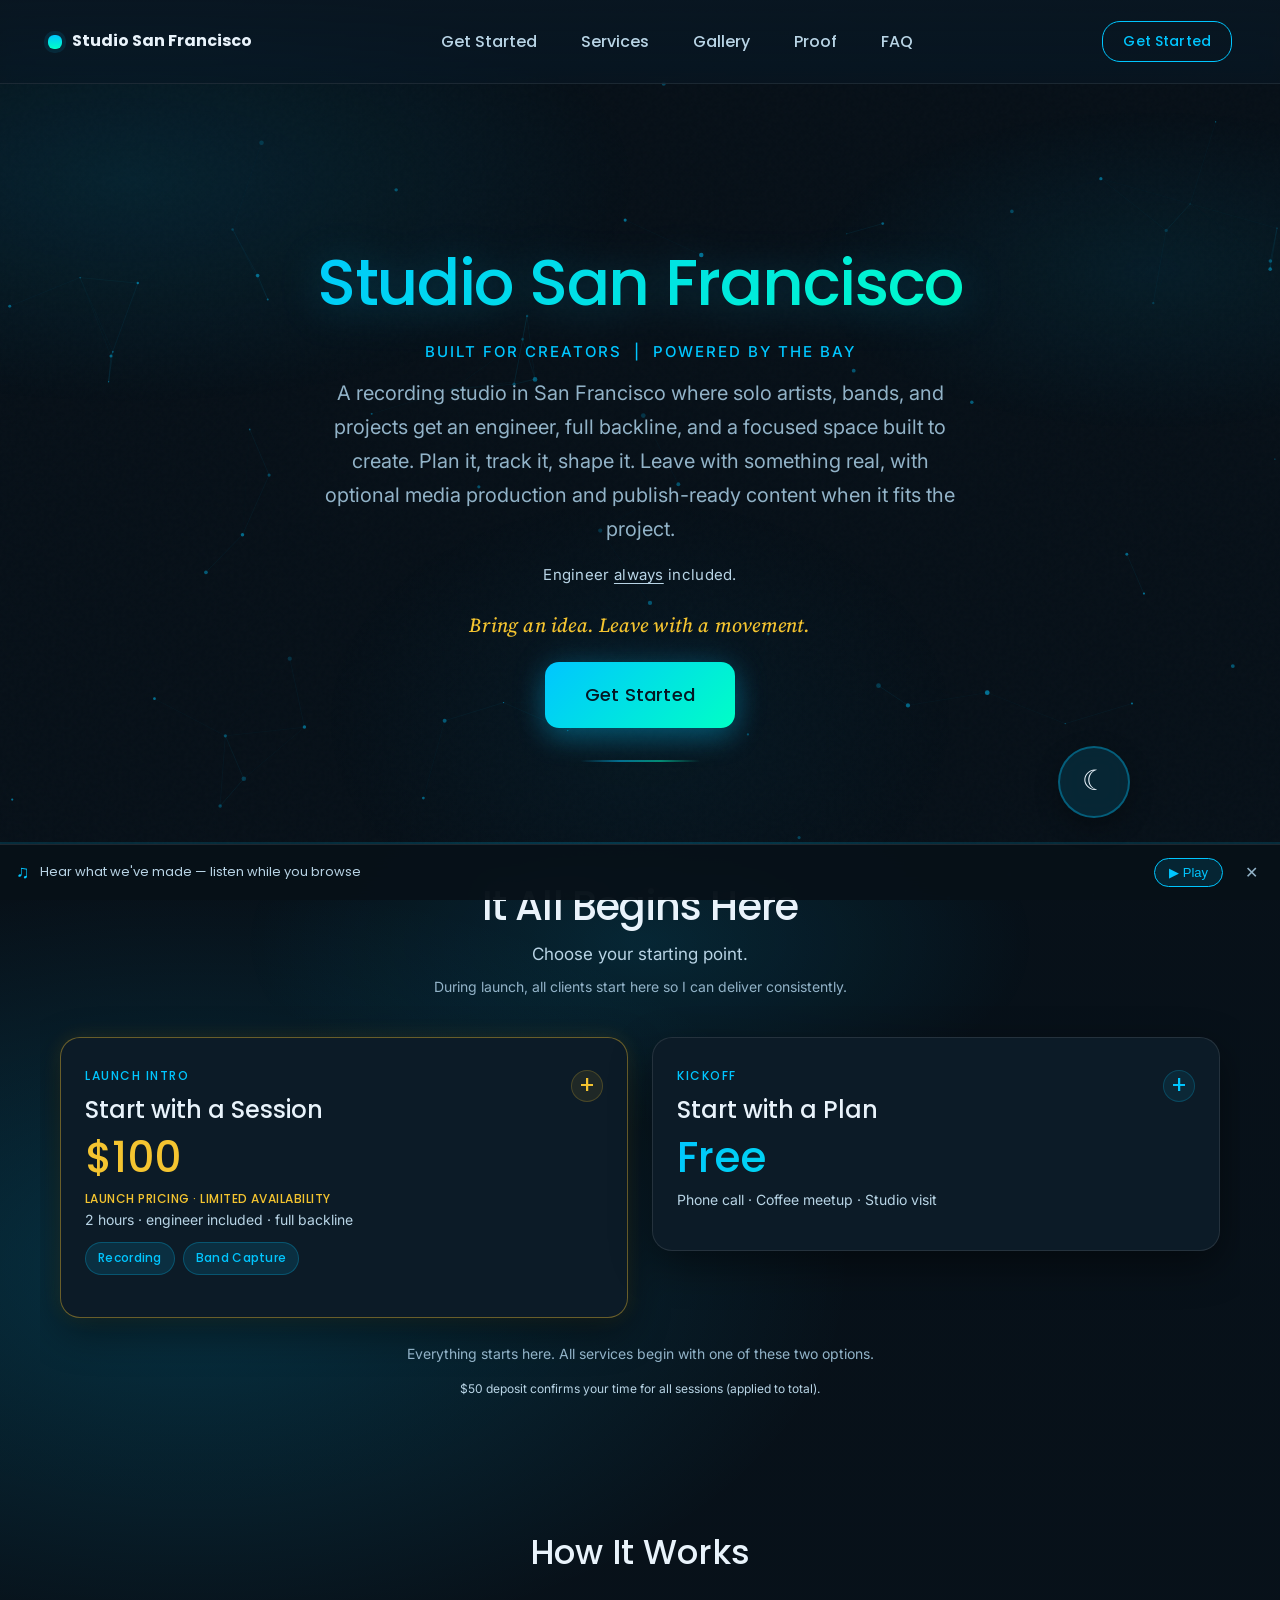
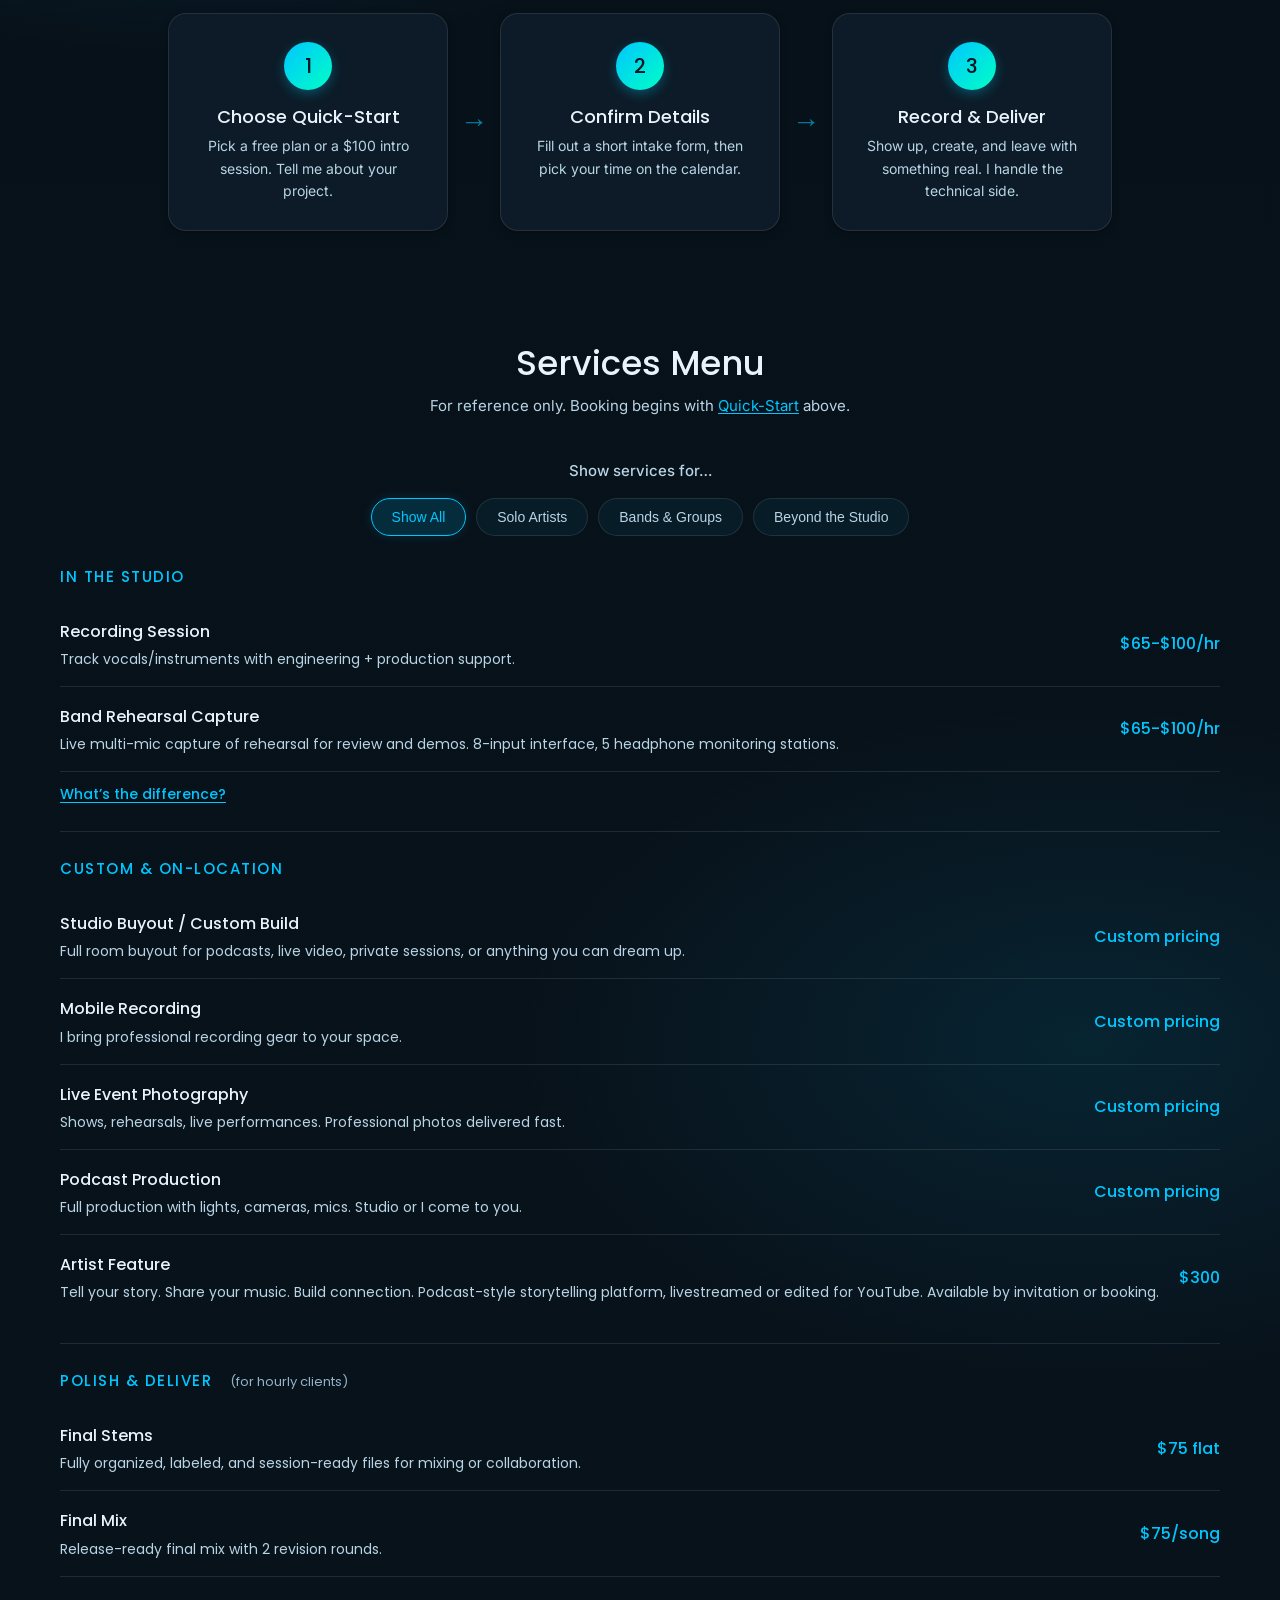
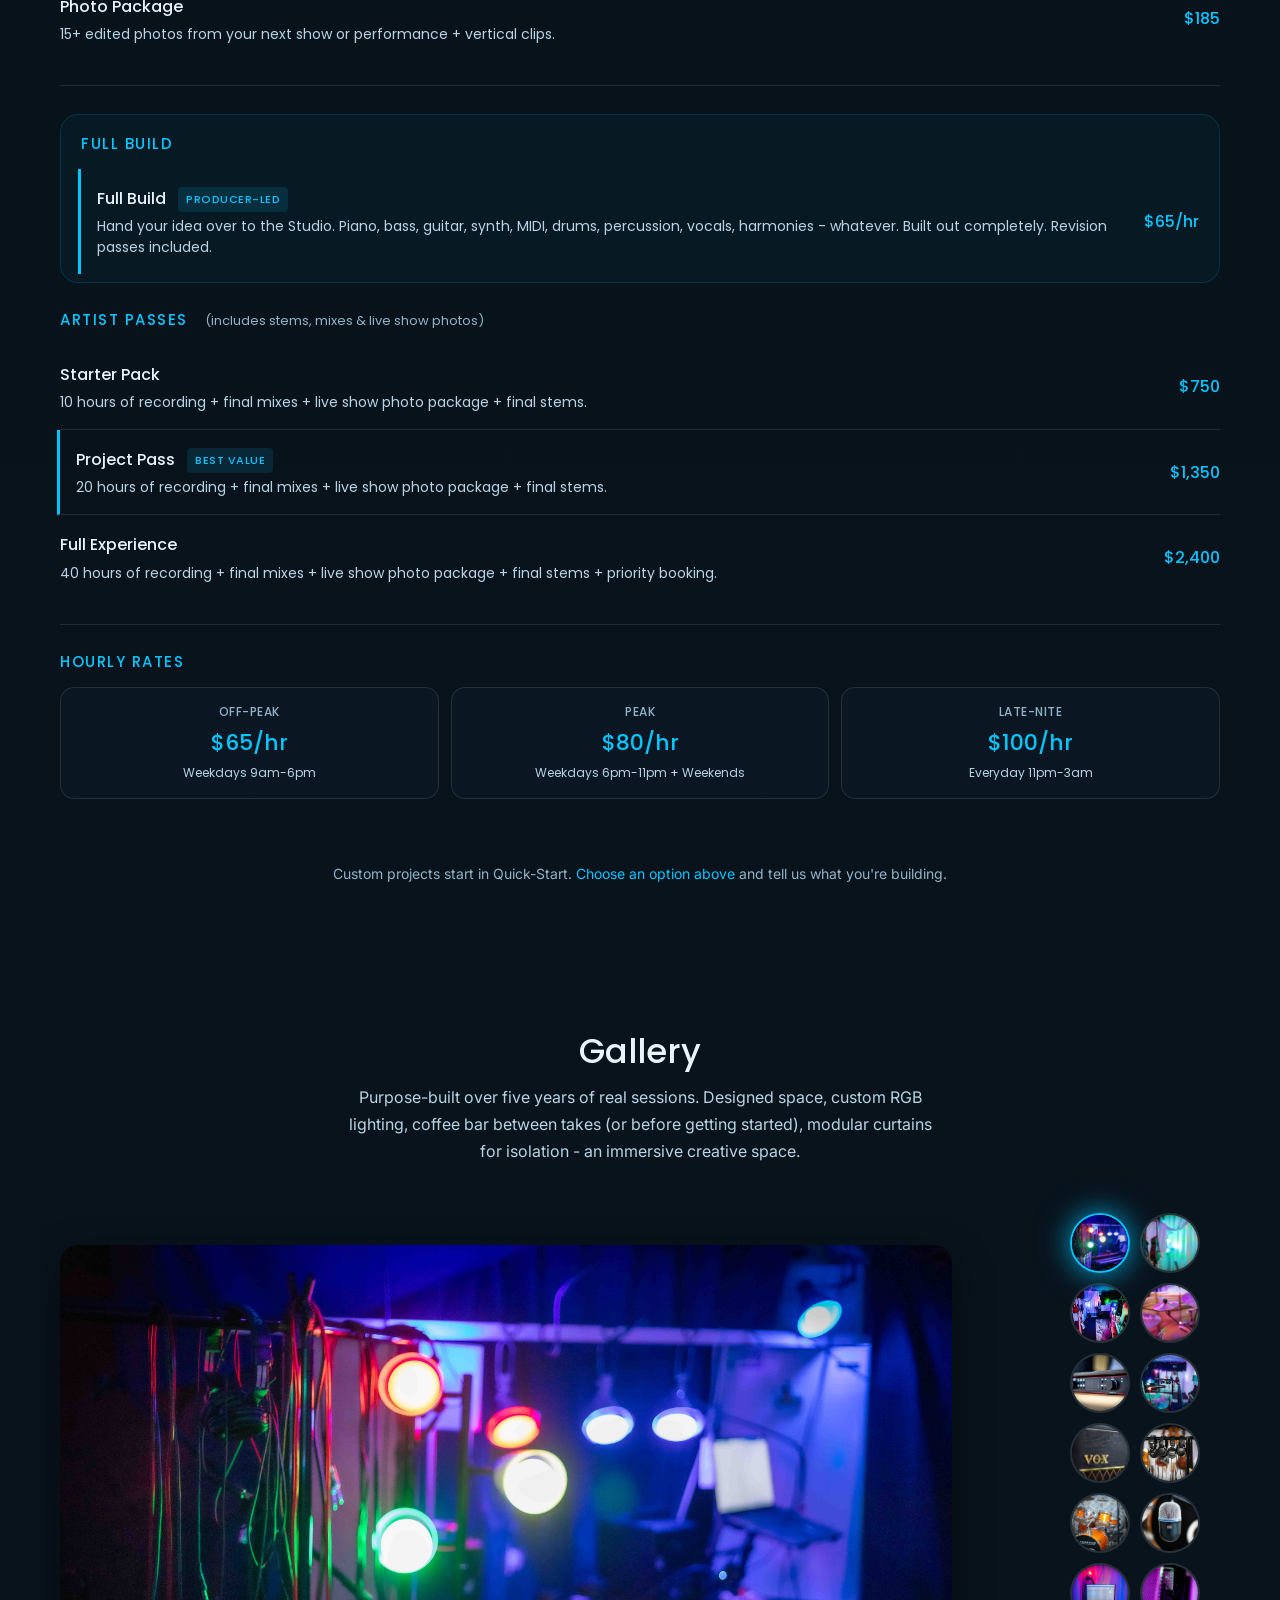
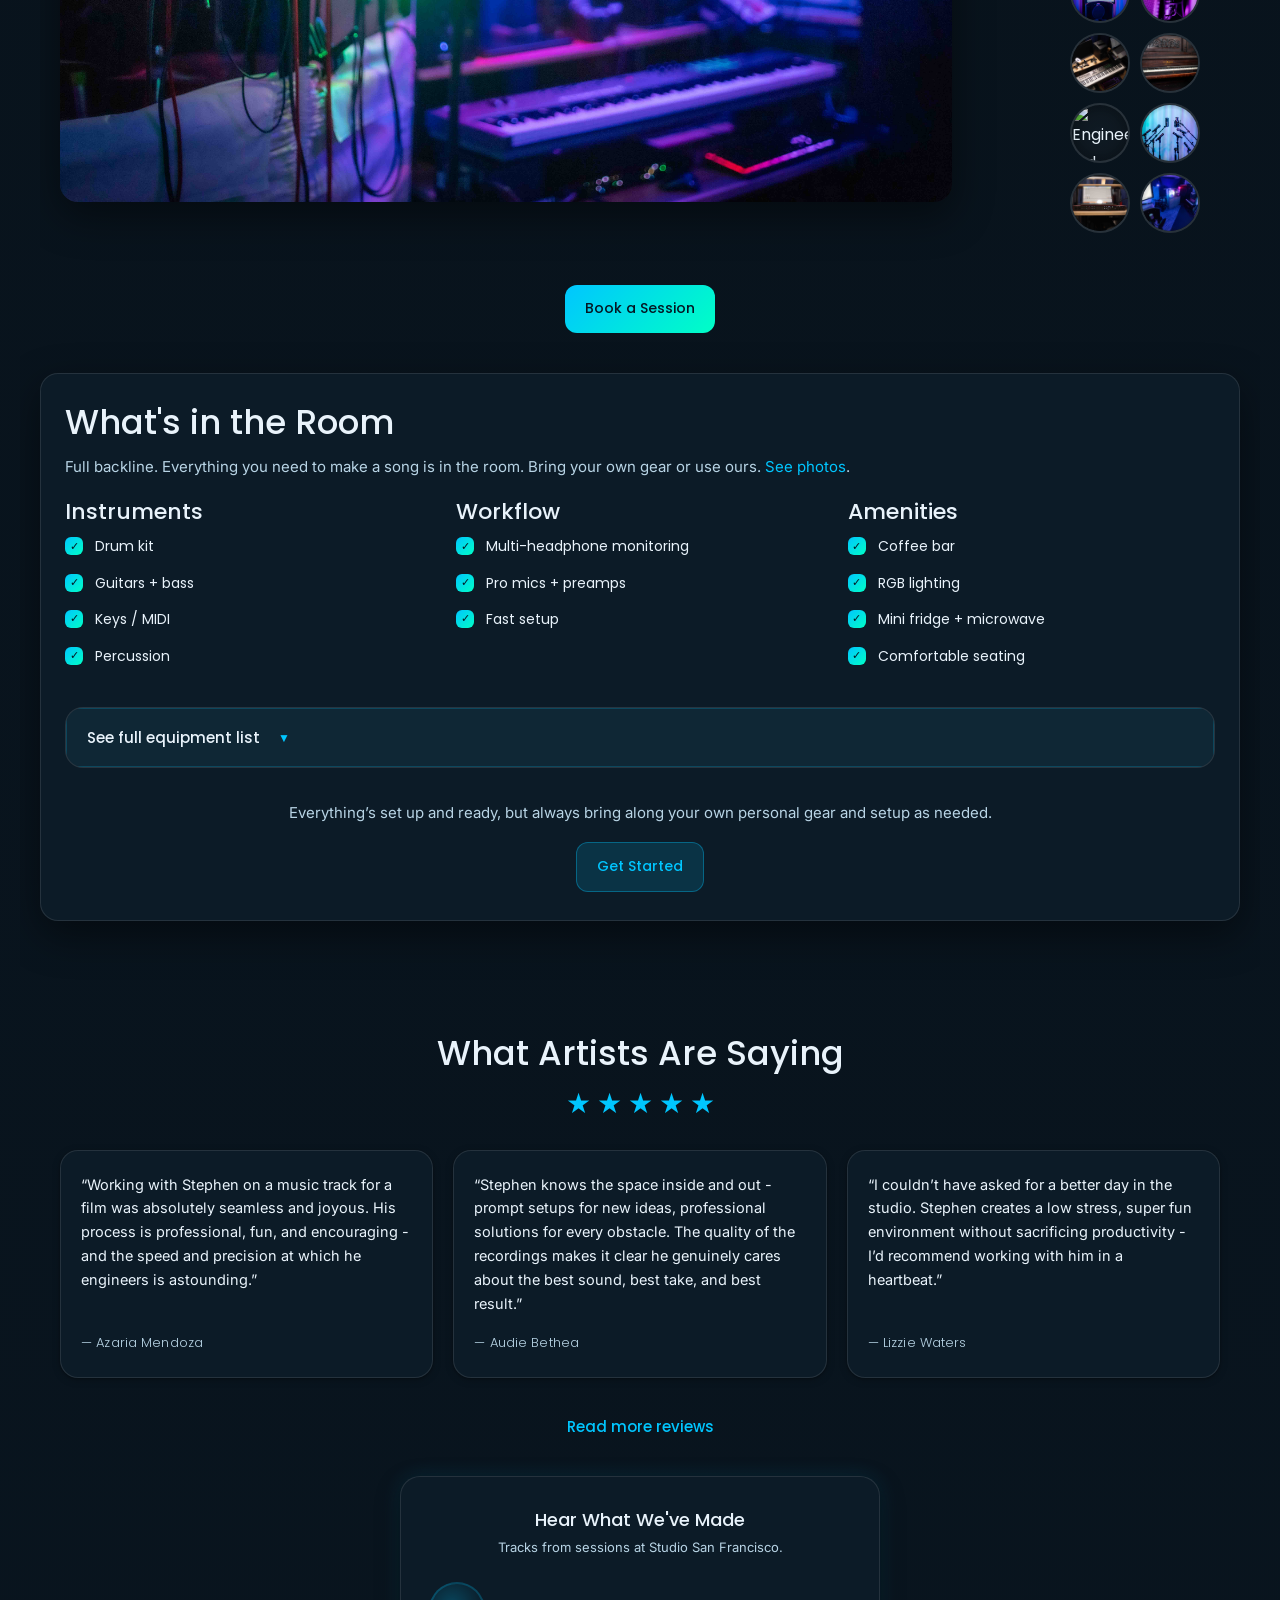
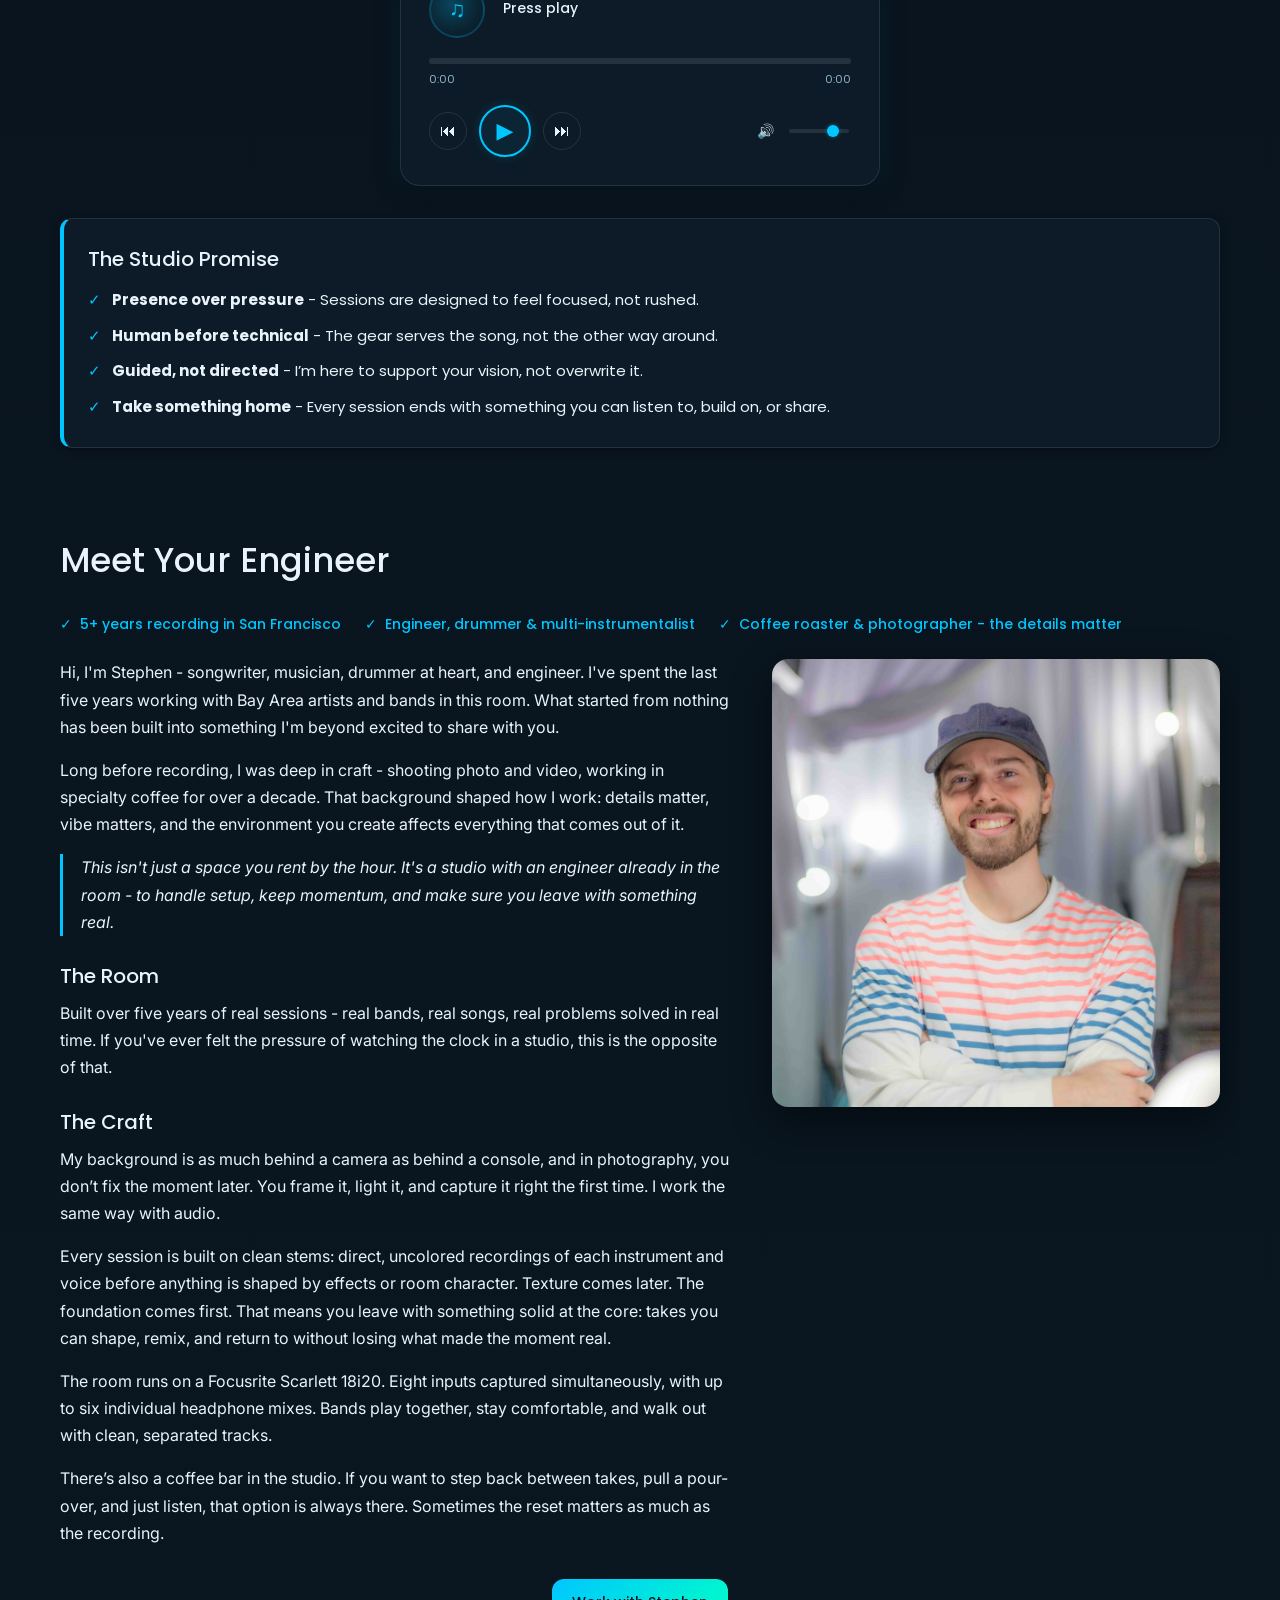
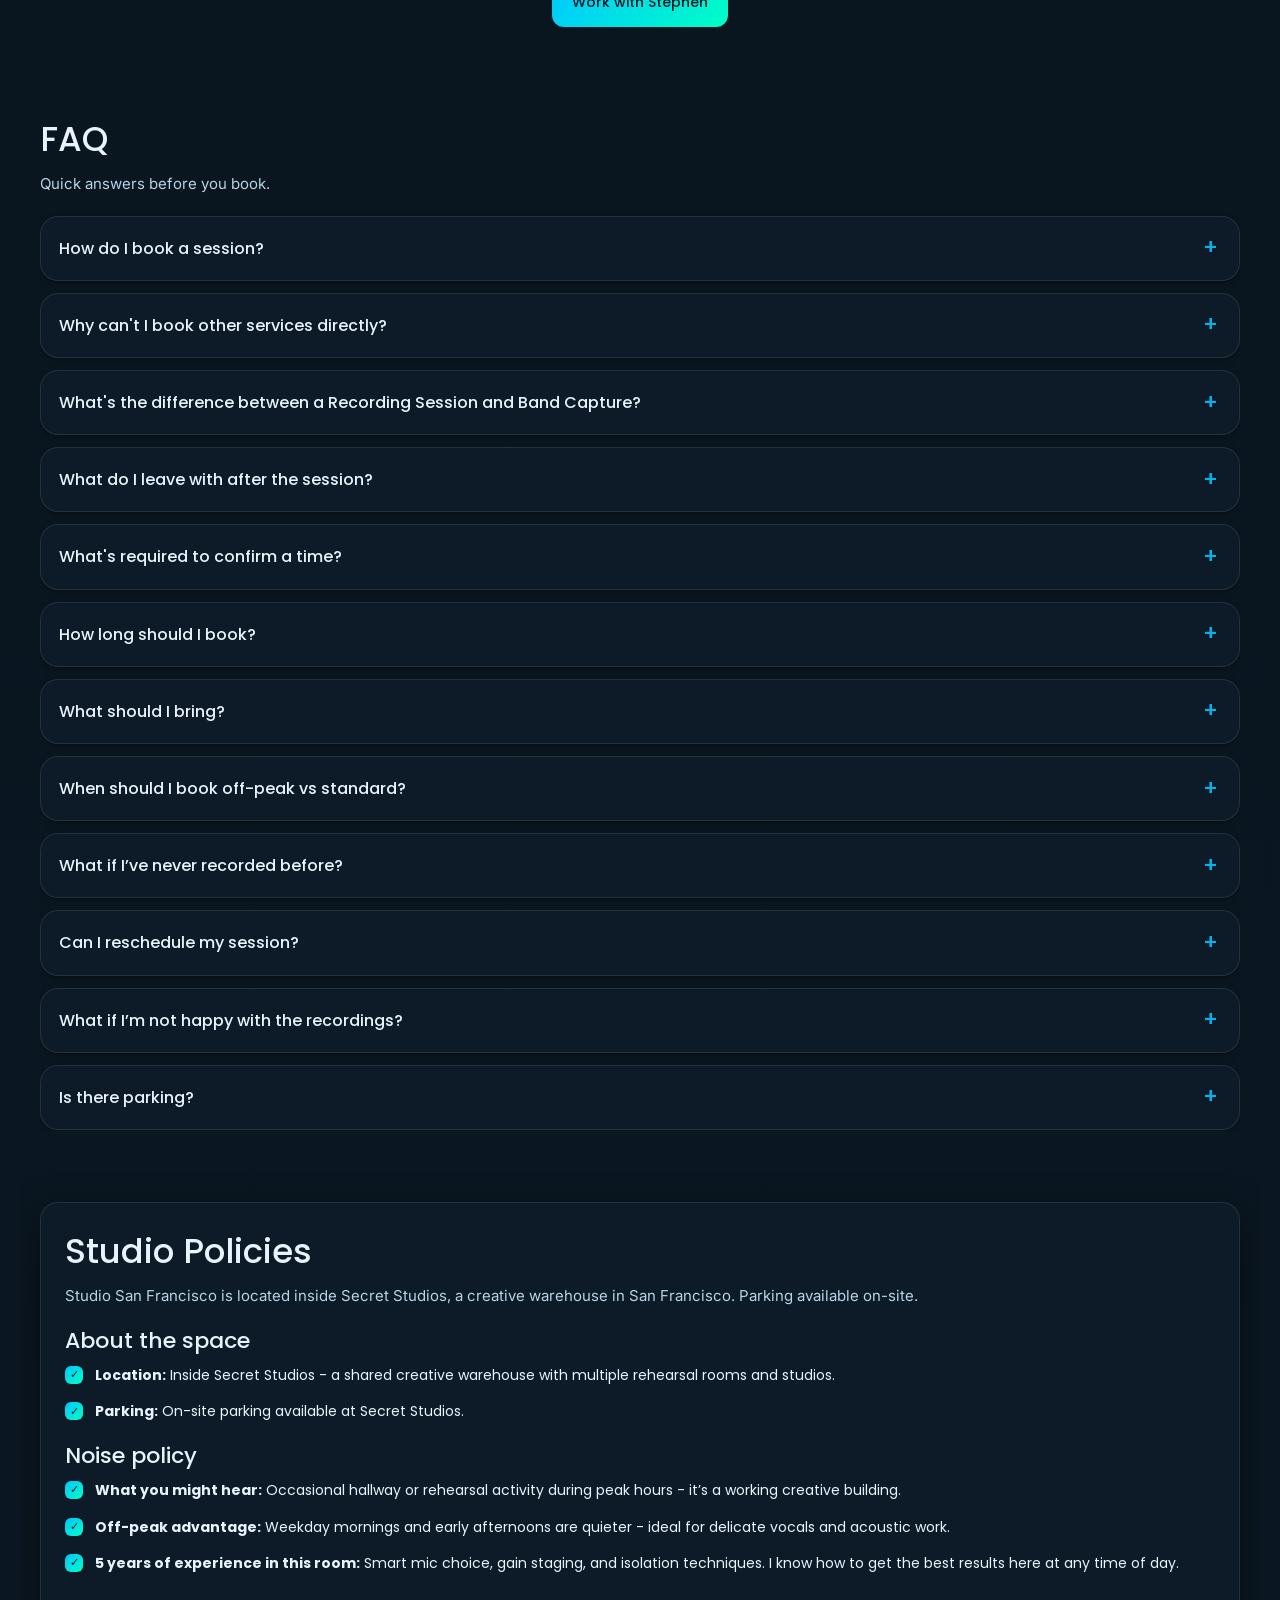
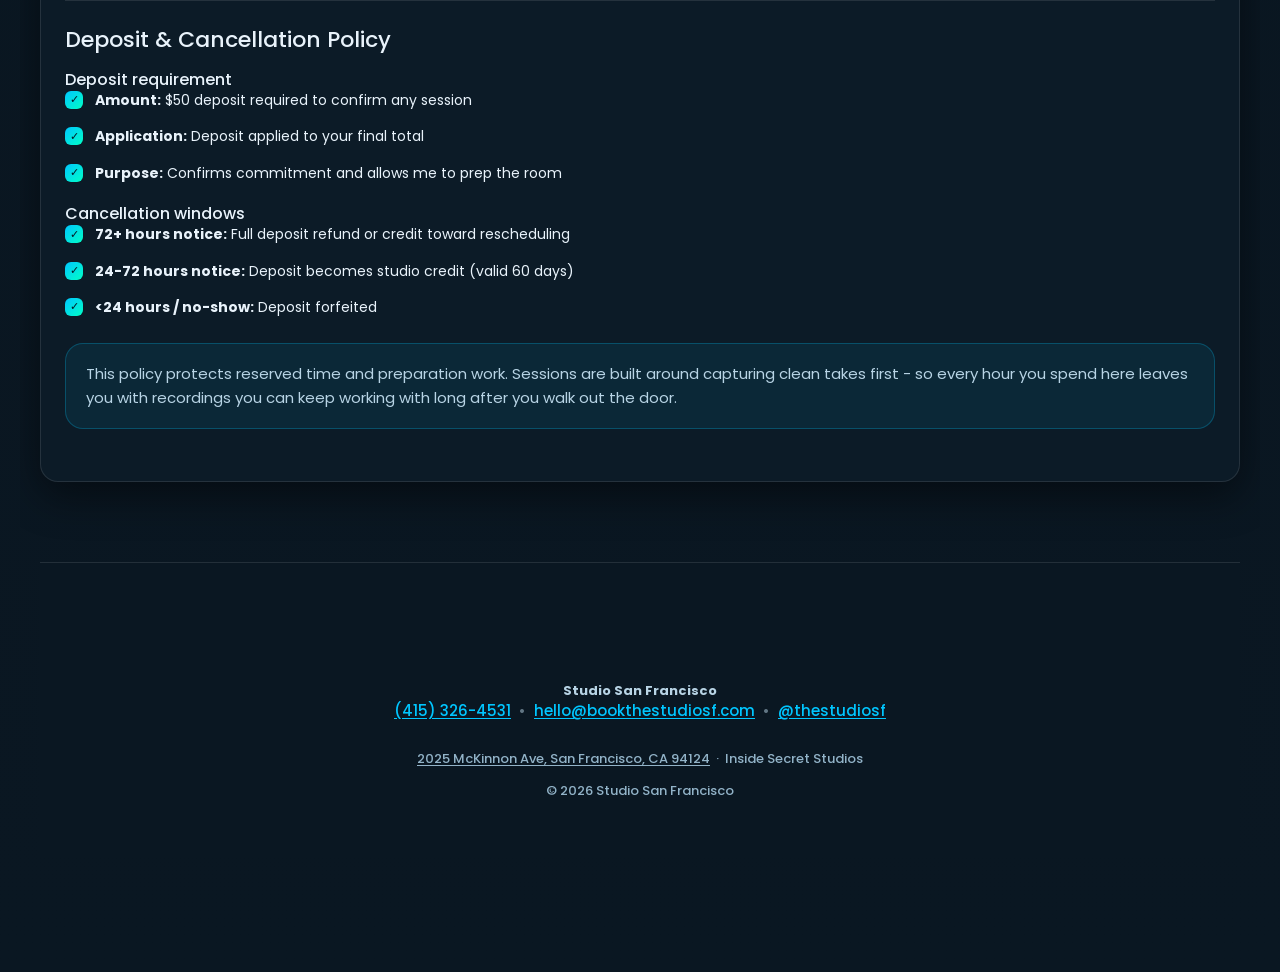
==== index.html @ 0606bfd4 "Add files via upload" ====
<!DOCTYPE html>

<html data-theme="dark" lang="en">
<head>
<meta charset="utf-8"/>
<meta content="width=device-width, initial-scale=1, viewport-fit=cover" name="viewport"/>
<meta content="#00c6ff" name="theme-color"/>
<meta content="index,follow,max-image-preview:large" name="robots"/>
<!-- Primary Meta Tags -->
<title>Studio San Francisco | Recording Sessions &amp; Artist Passes in SF</title>
<meta content="Recording studio in San Francisco. Engineer-led sessions from $100, artist passes, band capture, and live show photography. Book your session today." name="description"/>
<meta content="recording studio san francisco, music studio sf, affordable recording, vocal recording sf, band tracking, production studio san francisco" name="keywords"/>
<!-- Canonical URL -->
<link href="https://www.bookthestudiosf.com/" rel="canonical"/>
<!-- Favicons -->
<link rel="icon" href="data:image/svg+xml,<svg xmlns='http://www.w3.org/2000/svg' viewBox='0 0 100 100'><text y='.9em' font-size='90'>🎙</text></svg>"/>
<!-- Open Graph / Facebook -->
<meta content="Studio San Francisco | Recording Sessions &amp; Artist Passes in SF" property="og:title"/>
<meta content="Recording studio in San Francisco. Engineer-led sessions from $100, artist passes, band capture, and live show photography." property="og:description"/>
<meta content="website" property="og:type"/>
<meta content="https://www.bookthestudiosf.com/" property="og:url"/>
<meta content="https://www.bookthestudiosf.com/assets/stephen-in-studio.jpg" property="og:image"/>
<meta content="1200" property="og:image:width"/>
<meta content="630" property="og:image:height"/>
<meta content="Stephen recording at Studio San Francisco" property="og:image:alt"/>
<meta content="Studio San Francisco" property="og:site_name"/>
<meta content="en_US" property="og:locale"/>
<!-- Twitter -->
<meta content="summary_large_image" name="twitter:card"/>
<meta content="Studio San Francisco | Recording Sessions &amp; Artist Passes in SF" name="twitter:title"/>
<meta content="Recording studio in San Francisco. Engineer-led sessions from $100, artist passes, band capture, and live show photography." name="twitter:description"/>
<meta content="https://www.bookthestudiosf.com/assets/stephen-in-studio.jpg" name="twitter:image"/>
<!-- Author -->
<meta content="Stephen" name="author"/>
<!-- Geo Tags -->
<meta content="US-CA" name="geo.region"/>
<meta content="San Francisco" name="geo.placename"/>
<meta content="37.740133;-122.397501" name="geo.position"/>
<meta content="37.740133, -122.397501" name="ICBM"/>
<!-- Google Fonts -->
<link href="https://fonts.googleapis.com" rel="preconnect"/>
<link crossorigin="" href="https://fonts.gstatic.com" rel="preconnect"/>
<link href="https://fonts.googleapis.com/css2?family=Poppins:wght@300;400;500;600&amp;family=Inter:wght@300;400;500;600&amp;family=Source+Serif+4:wght@400;600&amp;display=swap" rel="stylesheet"/>
<!-- Structured Data -->
<script type="application/ld+json">
  {
    "@context": "https://schema.org",
    "@type": ["LocalBusiness", "ProfessionalService"],
    "name": "Studio San Francisco",
    "description": "Studio San Francisco is a recording space for Bay Area artists. Built by songwriter and engineer Stephen, The Studio focuses on capturing clean takes, human moments, and collaborative sessions.",
    "url": "https://www.bookthestudiosf.com",
    "telephone": "+1-415-326-4531",
    "email": "hello@bookthestudiosf.com",
    "priceRange": "$100+",
    "currenciesAccepted": "USD",
    "paymentAccepted": "Cash, Credit Card",
    "address": {
      "@type": "PostalAddress",
      "streetAddress": "2025 McKinnon Ave",
      "addressLocality": "San Francisco",
      "addressRegion": "CA",
      "postalCode": "94124",
      "addressCountry": "US"
    },
    "hasMap": "https://maps.google.com/?q=2025+McKinnon+Ave,+San+Francisco,+CA+94124",
    "areaServed": ["San Francisco Bay Area", "San Francisco", "Oakland", "Daly City"],
    "sameAs": [
      "https://www.instagram.com/thestudiosf/"
    ],
    "openingHours": "Mo-Su 09:00-21:00",
    "image": "https://www.bookthestudiosf.com/assets/stephen-in-studio.jpg",
    "founder": {
      "@type": "Person",
      "name": "Stephen",
      "jobTitle": "Recording Engineer & Songwriter"
    },
    "potentialAction": {
      "@type": "ReserveAction",
      "target": {
        "@type": "EntryPoint",
        "urlTemplate": "https://www.bookthestudiosf.com/#quick-start",
        "actionPlatform": [
          "https://schema.org/DesktopWebPlatform",
          "https://schema.org/MobileWebPlatform"
        ]
      },
      "result": {
        "@type": "Reservation",
        "name": "Studio Recording Session"
      }
    }
  }
  </script>
<!-- FAQ Structured Data (Rich Snippets) -->
<script type="application/ld+json">
  {
    "@context": "https://schema.org",
    "@type": "FAQPage",
    "mainEntity": [
      {
        "@type": "Question",
        "name": "How do I book a session?",
        "acceptedAnswer": {
          "@type": "Answer",
          "text": "Start with one of the two options in Quick-Start: a free plan or a $100 intro session. After you submit the intake form, you'll pick a time on Calendly."
        }
      },
      {
        "@type": "Question",
        "name": "Why can't I book other services directly?",
        "acceptedAnswer": {
          "@type": "Answer",
          "text": "During launch, I start everyone with the same process to ensure quality and consistency. Once we've connected through Quick-Start, I can tailor everything from there - artist passes, mobile recording, custom projects, all of it."
        }
      },
      {
        "@type": "Question",
        "name": "What's the difference between a Recording Session and Band Capture?",
        "acceptedAnswer": {
          "@type": "Answer",
          "text": "Recording session prioritizes precision, isolation, and performance detail. Band rehearsal capture prioritizes comfort and speed so you can review arrangements and share demos."
        }
      },
      {
        "@type": "Question",
        "name": "What do I leave with after the session?",
        "acceptedAnswer": {
          "@type": "Answer",
          "text": "Every session includes organized exports/stems plus a rough mix. Add-ons like final mixes and photo packages are available, or included with Artist Passes."
        }
      },
      {
        "@type": "Question",
        "name": "What's required to confirm a time?",
        "acceptedAnswer": {
          "@type": "Answer",
          "text": "A $50 deposit is required to confirm your session time and is applied to the final total. Full details are in the Deposit and Cancellation Policy."
        }
      },
      {
        "@type": "Question",
        "name": "What if I've never recorded before?",
        "acceptedAnswer": {
          "@type": "Answer",
          "text": "Most clients haven't. That's exactly what the Launch Intro is for - I'll guide every step, from setup to playback. No experience needed."
        }
      },
      {
        "@type": "Question",
        "name": "Can I reschedule my session?",
        "acceptedAnswer": {
          "@type": "Answer",
          "text": "Yes. With 72+ hours notice, your deposit is fully refundable or transferable. Between 24-72 hours, it converts to studio credit valid for 60 days."
        }
      },
      {
        "@type": "Question",
        "name": "What if I'm not happy with the recordings?",
        "acceptedAnswer": {
          "@type": "Answer",
          "text": "We'll listen back together before you leave. You'll know exactly what you're taking home - and if something needs another pass, we'll talk through the best next step."
        }
      },
      {
        "@type": "Question",
        "name": "Is there parking?",
        "acceptedAnswer": {
          "@type": "Answer",
          "text": "Yes. Studio San Francisco is located inside Secret Studios, which has parking available on-site."
        }
      }
    ]
  }
  </script>
<!-- External Stylesheet -->
<link rel="preload" href="styles.css" as="style"/>
<link href="styles.css" rel="stylesheet"/>
</head>
<body>
<!-- Background Layers -->
<div aria-hidden="true" class="bg-mesh"></div>
<div aria-hidden="true" class="bg-noise-overlay"></div>
<canvas aria-hidden="true" id="particleCanvas"></canvas>
<div aria-hidden="true" class="cursor-glow" id="cursorGlow"></div>
<a class="skip-to-main" href="#main">Skip to main content</a>
<!-- DESKTOP TOP NAV -->
<header class="topbar desktop-only" id="topbar" role="banner">
<div class="topbar-inner">
<a aria-label="Studio San Francisco home" class="topbrand" href="#home">
<span aria-hidden="true" class="topmark"></span>
<span class="topname"><strong>Studio San Francisco</strong></span>
</a>
<nav aria-label="Primary navigation" class="topnav">
<a href="#quick-start">Get Started</a>
<a href="#menu">Services</a>
<a href="#photos">Gallery</a>
<a href="#testimonials">Proof</a>
<a href="#faq">FAQ</a>
</nav>
<div class="topactions">
<a class="btn btn-nav-cta" href="#quick-start">Get Started</a>
</div>
</div>
</header>
<!-- MOBILE MENU BUTTON -->
<button aria-label="Open menu" class="menu-fab" id="menuFab" type="button">
<span aria-hidden="true" class="menu-dot"></span>
<span>MENU</span>
</button>
<!-- BACKDROP -->
<div aria-hidden="true" class="backdrop" id="backdrop"></div>
<!-- SIDEBAR -->
<aside aria-label="Site navigation" class="sidebar" id="sidebar" role="navigation">
<div class="sidebar-inner">
<div class="brand">
<div class="brand-mark">
<div class="brand-name">Studio San Francisco</div>
</div>
<button aria-label="Close menu" class="icon-btn" id="closeSidebar">✕</button>
</div>
<ul class="nav">
<li><a aria-current="page" href="#home">Home</a></li>
<li><a href="#quick-start">Get Started</a></li>
<li><a href="#menu">Services</a></li>
<li><a href="#how-it-works">How It Works</a></li>
<li><a href="#photos">Gallery</a></li>
<li><a href="#testimonials">Proof</a></li>
<li><a href="#engineer">Meet Your Engineer</a></li>
<li><a href="#faq">FAQ</a></li>
<li class="nav-divider"></li>
<li class="nav-label">More</li>
<li><a href="#noise">Studio Policies</a></li>
<li><a href="#deposit">Deposit &amp; Cancellation</a></li>
</ul>
</div>
<div class="sidebar-bottom">
<div class="cta-stack">
<a class="btn btn-primary" href="#quick-start">Get Started</a>
</div>
</div>
</aside>
<!-- THEME FAB (floating toggle) -->
<div aria-hidden="false" class="theme-fab" id="themeFabWrap">
<button aria-checked="false" aria-label="Switch to light mode" class="theme-fab-btn" id="themeFab" role="switch" type="button">
<span aria-hidden="true" class="theme-fab-icon">☾</span>
</button>
</div>
<!-- BACK TO TOP -->
<div class="back-to-top" id="backToTop" style="display:none;">
<a aria-label="Back to top" href="#home">
<span class="back-to-top-icon">↑</span>
<span class="back-to-top-text">Top</span>
</a>
</div>
<!-- MOBILE CTA BAR -->
<div aria-label="Quick actions" class="cta-mobile" id="ctaMobile">
<a class="btn btn-primary" href="#quick-start" id="primaryCtaMobile">Get Started</a>
</div>
<!-- ═══════════════════════════════════════════════════════════════
     MAIN CONTENT
     ═══════════════════════════════════════════════════════════════ -->
<main id="main" tabindex="-1">
<!-- ═══════════════════════════════════════════════════════════════
     1. HERO
     ═══════════════════════════════════════════════════════════════ -->
<section class="hero-section" id="home">
<h1 class="hero-title" data-reveal="">Studio San Francisco</h1>
<p class="hero-kicker" data-reveal="">Built for creators  |  Powered by the Bay</p>
<p class="hero-tagline" data-reveal="">A recording studio in San Francisco where solo artists, bands, and projects get an engineer, full backline, and a focused space built to create. Plan it, track it, shape it. Leave with something real, with optional media production and publish-ready content when it fits the project.</p>
<p class="hero-engineer-note" data-reveal="">Engineer <span class="always-underline">always</span> included.</p>
<p class="hero-motto" data-reveal="">Bring an idea. Leave with a movement.</p>
<!-- Primary CTA pair -->
<div class="hero-cta-pair" data-reveal="">
<a class="hero-primary-cta" href="#quick-start">Get Started</a>
</div>
<p class="hero-seo">Recording studio in San Francisco</p>
<div class="hero-divider"></div>
</section>
<!-- ═══════════════════════════════════════════════════════════════
     2. QUICK-START (The only conversion hub)
     ═══════════════════════════════════════════════════════════════ -->
<section class="qs-section" id="quick-start">
<div class="qs-glow"></div>
<div class="qs-container">
<!-- STEP 1: Two Options -->
<div class="qs-step1" id="quickStartStep1">
<div class="qs-header" data-reveal="">
<h2 class="qs-title">It All Begins Here</h2>
<p class="qs-subtitle">Choose your starting point.</p>
<p class="qs-disclaimer">During launch, all clients start here so I can deliver consistently.</p>
</div>
<div class="qs-cards">
<!-- Option 1: Start with a Session (LEFT) -->
<div class="qs-accordion-card featured" data-flow="launch">
<div aria-expanded="false" class="qs-accordion-header" role="button" tabindex="0">
<div class="qs-accordion-summary">
<div class="tier1-kicker">Launch Intro</div>
<h3 class="qs-card-title">Start with a Session</h3>
<div class="qs-card-price gold">$100</div>
<div class="qs-card-urgency">Launch pricing · limited availability</div>
<p class="qs-card-meta">2 hours · engineer included · full backline</p>
<div class="qs-card-badges">
<span class="qs-pill">Recording</span>
<span class="qs-pill">Band Capture</span>
</div>
</div>
<span aria-hidden="true" class="qs-accordion-toggle">+</span>
</div>
<div aria-hidden="true" class="qs-accordion-body">
<div class="qs-card-who">
<span class="qs-card-who-label">Best for:</span> Artists ready to record.
      </div>
<div class="qs-card-checks">
<div class="qs-check"><span class="qs-check-icon">✓</span><span>Engineer included for the full 2 hours.</span></div>
<div class="qs-check"><span class="qs-check-icon">✓</span><span>Leave with takes + a direction for the next session.</span></div>
<div class="qs-check"><span class="qs-check-icon">✓</span><span>Quick mix included.</span></div>
<div class="qs-check"><span class="qs-check-icon">✓</span><span>One-page kickoff plan included.</span></div>
</div>
<button class="card-next" data-quick-next="1" type="button">Book Session →</button>
</div>
</div>
<!-- Option 2: Start with a Plan (RIGHT) -->
<div class="qs-accordion-card" data-flow="walkthrough">
<div aria-expanded="false" class="qs-accordion-header" role="button" tabindex="0">
<div class="qs-accordion-summary">
<div class="tier1-kicker">Kickoff</div>
<h3 class="qs-card-title">Start with a Plan</h3>
<div class="qs-card-price free">Free</div>
<p class="qs-card-meta">Phone call · Coffee meetup · Studio visit</p>
</div>
<span aria-hidden="true" class="qs-accordion-toggle">+</span>
</div>
<div aria-hidden="true" class="qs-accordion-body">
<p class="qs-card-desc">I’ll build you an executive plan over the phone, coffee, or during a studio visit.</p>
<div class="qs-card-who">
<span class="qs-card-who-label">Best for:</span> Anyone who wants to talk through goals and see the space before committing.
      </div>
<div class="qs-card-checks">
<div class="qs-check"><span class="qs-check-icon">✓</span><span>I’ll map your project and next steps.</span></div>
<div class="qs-check"><span class="qs-check-icon">✓</span><span>Choose: phone call, coffee meetup, or studio visit.</span></div>
<div class="qs-check"><span class="qs-check-icon">✓</span><span>You’ll leave with an executive plan.</span></div>
</div>
<button class="card-next" data-quick-next="1" type="button">Start Planning →</button>
</div>
</div>
</div>
<p class="qs-funnel-note" data-reveal="">Everything starts here. All services begin with one of these two options.</p>
<p class="qs-card-footnote" data-reveal="">$50 deposit confirms your time for all sessions (applied to total).</p>
</div>
<!-- STEP 2: Intake Forms -->
<div id="quickStartStep2" style="display:none; opacity:0; transition:opacity 0.4s ease;">
<!-- Walk-Through Form -->
<form action="/" class="intake-form" data-netlify="true" id="walkthroughForm" method="POST" name="walkthrough-intake" data-netlify-honeypot="bot-field" style="display:none; max-width:700px; margin:0 auto; background:rgba(255,255,255,0.05); backdrop-filter:blur(20px); border:none; border-radius:24px; padding:48px 40px;">
<input name="form-name" type="hidden" value="walkthrough-intake"/>
<p class="hidden"><label>Don't fill this out: <input name="bot-field"/></label></p>
<div aria-atomic="true" aria-live="polite" class="form-status"></div>
<div style="margin-bottom:24px;">
<button class="intake-back-btn back-btn" type="button">← Back</button>
</div>
<div style="text-align:center; margin-bottom:40px;">
<h3 style="font-size:32px; font-weight:500; margin:0 0 12px; color:var(--text); letter-spacing:-0.02em;">Start with a Plan</h3>
<p style="font-size:16px; color:var(--muted); margin:0;">Tell me a bit about yourself so I can make this worth your time.</p>
</div>
<div style="display:grid; gap:24px;">
<div>
<label style="display:block; font-size:14px; font-weight:500; color:var(--text); margin-bottom:8px;">Your Name *</label>
<input name="name" placeholder="First and last name" required="" style="width:100%; padding:14px 18px; background:var(--field-bg); border:2px solid var(--border); border-radius:12px; color:var(--text); font-size:15px; transition:all 0.2s; box-sizing:border-box;" type="text"/>
</div>
<div style="display:grid; grid-template-columns:1fr 1fr; gap:16px;">
<div>
<label style="display:block; font-size:14px; font-weight:500; color:var(--text); margin-bottom:8px;">Email *</label>
<input name="email" placeholder="you@example.com" required="" style="width:100%; padding:14px 18px; background:var(--field-bg); border:2px solid var(--border); border-radius:12px; color:var(--text); font-size:15px; transition:all 0.2s; box-sizing:border-box;" type="email"/>
</div>
<div>
<label style="display:block; font-size:14px; font-weight:500; color:var(--text); margin-bottom:8px;">Phone</label>
<input name="phone" placeholder="(555) 123-4567" style="width:100%; padding:14px 18px; background:var(--field-bg); border:2px solid var(--border); border-radius:12px; color:var(--text); font-size:15px; transition:all 0.2s; box-sizing:border-box;" type="tel"/>
</div>
</div>
<div>
<label style="display:block; font-size:14px; font-weight:500; color:var(--text); margin-bottom:8px;">What are you working on? (1-2 sentences) *</label>
<textarea name="interest" placeholder="Song, EP, band project, podcast, etc." required="" rows="3" style="width:100%; padding:14px 18px; background:var(--field-bg); border:2px solid var(--border); border-radius:12px; color:var(--text); font-size:15px; transition:all 0.2s; resize:vertical; box-sizing:border-box; font-family:inherit;"></textarea>
</div>
<div>
<label style="display:block; font-size:14px; font-weight:500; color:var(--text); margin-bottom:8px;">What do you want the plan to help you decide? *</label>
<p style="font-size:13px; color:var(--muted); margin:0 0 10px;">Choose all that apply</p>
<div style="display:grid; gap:10px;">
<label style="display:flex; align-items:center; gap:10px; font-size:14px; color:var(--text); cursor:pointer;">
<input name="plan_help[]" type="checkbox" value="approach" style="width:18px; height:18px; flex-shrink:0; accent-color:var(--accent); cursor:pointer;"/>
<span>How to record it (approach + sessions)</span>
</label>
<label style="display:flex; align-items:center; gap:10px; font-size:14px; color:var(--text); cursor:pointer;">
<input name="plan_help[]" type="checkbox" value="gear" style="width:18px; height:18px; flex-shrink:0; accent-color:var(--accent); cursor:pointer;"/>
<span>What gear / instruments I need</span>
</label>
<label style="display:flex; align-items:center; gap:10px; font-size:14px; color:var(--text); cursor:pointer;">
<input name="plan_help[]" type="checkbox" value="timeline" style="width:18px; height:18px; flex-shrink:0; accent-color:var(--accent); cursor:pointer;"/>
<span>Timeline + deadlines</span>
</label>
<label style="display:flex; align-items:center; gap:10px; font-size:14px; color:var(--text); cursor:pointer;">
<input name="plan_help[]" type="checkbox" value="budget" style="width:18px; height:18px; flex-shrink:0; accent-color:var(--accent); cursor:pointer;"/>
<span>Budget + options</span>
</label>
<label style="display:flex; align-items:center; gap:10px; font-size:14px; color:var(--text); cursor:pointer;">
<input name="plan_help[]" type="checkbox" value="other" style="width:18px; height:18px; flex-shrink:0; accent-color:var(--accent); cursor:pointer;"/>
<span>Other</span>
</label>
<input name="plan_help_other" placeholder="Tell me more..." style="display:none; width:100%; padding:12px 16px; background:var(--field-bg); border:2px solid var(--border); border-radius:10px; color:var(--text); font-size:14px; box-sizing:border-box; margin-top:2px;" type="text"/>
</div>
</div>
<div>
<label style="display:block; font-size:14px; font-weight:500; color:var(--text); margin-bottom:8px;">Where are you starting from? *</label>
<select name="starting_from" required="" style="width:100%; padding:14px 18px; background:var(--field-bg); border:2px solid var(--border); border-radius:12px; color:var(--text); font-size:15px; transition:all 0.2s; box-sizing:border-box; cursor:pointer;">
<option value="">Select one...</option>
<option value="brand-new">Brand new / first time recording</option>
<option value="demos">I have demos or voice memos</option>
<option value="stems">I have stems or session files</option>
<option value="returning">We've recorded before, want a better plan</option>
<option value="other">Other</option>
</select>
</div>
<div>
<label style="display:block; font-size:14px; font-weight:500; color:var(--text); margin-bottom:8px;">Ideal timeframe</label>
<select name="timeframe" style="width:100%; padding:14px 18px; background:var(--field-bg); border:2px solid var(--border); border-radius:12px; color:var(--text); font-size:15px; transition:all 0.2s; box-sizing:border-box; cursor:pointer;">
<option value="">Select one...</option>
<option value="asap">ASAP (next 1-2 weeks)</option>
<option value="this-month">This month</option>
<option value="1-3-months">Next 1-3 months</option>
<option value="no-rush">No rush</option>
</select>
</div>
<div>
<label style="display:block; font-size:14px; font-weight:500; color:var(--text); margin-bottom:8px;">Anything important to know? (optional)</label>
<textarea name="notes" placeholder="Deadlines, references, must-haves, constraints - anything helps." rows="2" style="width:100%; padding:14px 18px; background:var(--field-bg); border:2px solid var(--border); border-radius:12px; color:var(--text); font-size:15px; transition:all 0.2s; resize:vertical; box-sizing:border-box; font-family:inherit;"></textarea>
</div>
<div style="margin-top:16px;">
<button class="intake-submit-btn" style="width:100%; padding:14px 28px; background:#00c6ff; border:none; border-radius:12px; color:#000; font-weight:500; font-size:15px; cursor:pointer; transition:all 0.2s; box-shadow:0 4px 20px rgba(0,198,255,0.4);" type="submit">Submit and Schedule Now →</button>
</div>
</div>
</form>
<!-- Launch Intro Form -->
<form action="/" class="intake-form" data-netlify="true" id="launchForm" method="POST" name="launch-intro-intake" data-netlify-honeypot="bot-field" style="display:none; max-width:700px; margin:0 auto; background:rgba(255,255,255,0.05); backdrop-filter:blur(20px); border:none; border-radius:24px; padding:48px 40px;">
<input name="form-name" type="hidden" value="launch-intro-intake"/>
<p class="hidden"><label>Don’t fill this out: <input name="bot-field"/></label></p>
<div aria-atomic="true" aria-live="polite" class="form-status"></div>
<div style="margin-bottom:24px;">
<button class="intake-back-btn back-btn" type="button">← Back</button>
</div>
<div style="text-align:center; margin-bottom:40px;">
<h3 id="intakeServiceTitle" style="font-size:32px; font-weight:500; margin:0 0 12px; color:var(--text); letter-spacing:-0.02em;">Start with a Session</h3>
<p id="intakeServiceSubtitle" style="font-size:16px; color:var(--muted); margin:0;">Let’s make sure this session sets you up for success.</p>
<input id="intakeServiceKey" name="service_key" type="hidden" value=""/>
</div>
<div style="display:grid; gap:24px;">
<div>
<label style="display:block; font-size:14px; font-weight:500; color:var(--text); margin-bottom:8px;">Your Name *</label>
<input name="name" placeholder="First and last name" required="" style="width:100%; padding:14px 18px; background:var(--field-bg); border:2px solid var(--border); border-radius:12px; color:var(--text); font-size:15px; transition:all 0.2s; box-sizing:border-box;" type="text"/>
</div>
<div style="display:grid; grid-template-columns:1fr 1fr; gap:16px;">
<div>
<label style="display:block; font-size:14px; font-weight:500; color:var(--text); margin-bottom:8px;">Email *</label>
<input name="email" placeholder="you@example.com" required="" style="width:100%; padding:14px 18px; background:var(--field-bg); border:2px solid var(--border); border-radius:12px; color:var(--text); font-size:15px; transition:all 0.2s; box-sizing:border-box;" type="email"/>
</div>
<div>
<label style="display:block; font-size:14px; font-weight:500; color:var(--text); margin-bottom:8px;">Phone</label>
<input name="phone" placeholder="(555) 123-4567" style="width:100%; padding:14px 18px; background:var(--field-bg); border:2px solid var(--border); border-radius:12px; color:var(--text); font-size:15px; transition:all 0.2s; box-sizing:border-box;" type="tel"/>
</div>
</div>
<div>
<label style="display:block; font-size:14px; font-weight:500; color:var(--text); margin-bottom:8px;">What are we working on? (1-2 sentences) *</label>
<textarea name="project" placeholder="Song, EP, band project, podcast - what’s the vision?" required="" rows="3" style="width:100%; padding:14px 18px; background:var(--field-bg); border:2px solid var(--border); border-radius:12px; color:var(--text); font-size:15px; transition:all 0.2s; resize:vertical; box-sizing:border-box; font-family:inherit;"></textarea>
</div>
<div>
<label style="display:block; font-size:14px; font-weight:500; color:var(--text); margin-bottom:8px;">What do you want to walk out with? *</label>
<textarea name="walk_out_with" placeholder="A rough demo? Polished vocals? A full track? Just an idea of what’s possible?" required="" rows="2" style="width:100%; padding:14px 18px; background:var(--field-bg); border:2px solid var(--border); border-radius:12px; color:var(--text); font-size:15px; transition:all 0.2s; resize:vertical; box-sizing:border-box; font-family:inherit;"></textarea>
</div>
<div>
<label style="display:block; font-size:14px; font-weight:500; color:var(--text); margin-bottom:8px;">Have you recorded before? *</label>
<select name="experience" required="" style="width:100%; padding:14px 18px; background:var(--field-bg); border:2px solid var(--border); border-radius:12px; color:var(--text); font-size:15px; transition:all 0.2s; box-sizing:border-box; cursor:pointer;">
<option value="">Select one...</option>
<option value="no">No, first time</option>
<option value="some">Some experience</option>
<option value="yes">Yes</option>
<option value="experienced">Well experienced</option>
</select>
</div>
<!-- Added Interests (optional) -->
<fieldset style="border:1px solid var(--border); border-radius:14px; padding:18px 20px 14px; margin:0;">
<legend style="font-size:13px; font-weight:500; color:var(--muted); padding:0 8px; letter-spacing:0.02em;">Added Interests (optional)</legend>
<div style="display:grid; gap:12px;">
<label style="display:flex; align-items:center; gap:10px; font-size:14px; color:var(--text); cursor:pointer;">
<input name="coffee" type="checkbox" style="width:18px; height:18px; flex-shrink:0; accent-color:var(--accent); cursor:pointer;"/>
<span>Coffee preparation (espresso or pour-over)</span>
</label>
<label style="display:flex; align-items:center; gap:10px; font-size:14px; color:var(--text); cursor:pointer;">
<input name="photo" type="checkbox" style="width:18px; height:18px; flex-shrink:0; accent-color:var(--accent); cursor:pointer;"/>
<span>Session photos or photo package</span>
</label>
<label style="display:flex; align-items:center; gap:10px; font-size:14px; color:var(--text); cursor:pointer;">
<input name="ride" type="checkbox" style="width:18px; height:18px; flex-shrink:0; accent-color:var(--accent); cursor:pointer;"/>
<span>Local pickup ride (case-by-case)</span>
</label>
</div>
</fieldset>
<div>
<label style="display:block; font-size:14px; font-weight:500; color:var(--text); margin-bottom:8px;">Comfortable budget range (helps me recommend options)</label>
<select name="budget" style="width:100%; padding:14px 18px; background:var(--field-bg); border:2px solid var(--border); border-radius:12px; color:var(--text); font-size:15px; transition:all 0.2s; box-sizing:border-box; cursor:pointer;">
<option value="">Select one...</option>
<option value="under-200">Under $200</option>
<option value="200-400">$200 - $400</option>
<option value="400-800">$400 - $800</option>
<option value="800-1500">$800 - $1,500</option>
<option value="1500+">$1,500+</option>
<option value="not-sure">Not sure yet</option>
</select>
</div>
<div>
<label style="display:block; font-size:14px; font-weight:500; color:var(--text); margin-bottom:8px;">Anything important to know? (optional)</label>
<textarea name="notes" placeholder="Deadlines, references, must-haves - anything helps." rows="2" style="width:100%; padding:14px 18px; background:var(--field-bg); border:2px solid var(--border); border-radius:12px; color:var(--text); font-size:15px; transition:all 0.2s; resize:vertical; box-sizing:border-box; font-family:inherit;"></textarea>
</div>
<div class="terms-row" style="display:flex; align-items:flex-start; gap:10px; margin-top:8px;">
<input name="terms" required="" style="width:18px; height:18px; margin-top:2px; flex-shrink:0; accent-color:var(--accent); cursor:pointer;" type="checkbox"/>
<label style="font-size:14px; color:var(--muted); margin:0; cursor:pointer;">I agree to the <a class="terms-link" href="#" style="color:var(--accent); text-decoration:underline;">Terms &amp; Conditions</a></label>
</div>
<div style="margin-top:16px;">
<button class="intake-submit-btn" style="width:100%; padding:14px 28px; background:#00c6ff; border:none; border-radius:12px; color:#000; font-weight:500; font-size:15px; cursor:pointer; transition:all 0.2s; box-shadow:0 4px 20px rgba(0,198,255,0.4);" type="submit">Submit and Schedule Now →</button>
</div>
</div>
</form>
</div>
<!-- STEP 3: Calendly Embed -->
<div id="quickStartStep3" style="display:none; opacity:0; transition:opacity 0.4s ease; margin-top:60px;">
<div style="text-align:center; margin-bottom:40px;">
<h3 style="font-size:32px; font-weight:500; margin:0 0 12px; color:var(--text); letter-spacing:-0.02em;">Pick Your Time</h3>
<p style="font-size:16px; color:var(--muted); margin:0;">Choose a date and time that works for you.</p>
</div>
<div style="max-width:900px; margin:0 auto; background:#fff; border-radius:20px; overflow:hidden; box-shadow:0 20px 80px rgba(0,0,0,0.4);">
<div id="calendlyEmbed"></div>
</div>
<div style="text-align:center; margin-top:32px;">
<button id="backToStart" style="padding:14px 28px; background:var(--card); border:2px solid var(--border); border-radius:12px; color:var(--text); font-weight:500; font-size:15px; cursor:pointer; transition:all 0.2s;" type="button">← Start Over</button>
</div>
</div>
</div>
</section>
<!-- ═══════════════════════════════════════════════════════════════
     2b. HOW IT WORKS
     ═══════════════════════════════════════════════════════════════ -->
<section class="how-section" data-reveal="" id="how-it-works">
<div class="how-container">
<h2 class="how-title">How It Works</h2>
<div class="how-steps">
<div class="how-step">
<div class="how-step-num">1</div>
<h3>Choose Quick-Start</h3>
<p>Pick a free plan or a $100 intro session. Tell me about your project.</p>
</div>
<div aria-hidden="true" class="how-step-arrow">→</div>
<div class="how-step">
<div class="how-step-num">2</div>
<h3>Confirm Details</h3>
<p>Fill out a short intake form, then pick your time on the calendar.</p>
</div>
<div aria-hidden="true" class="how-step-arrow">→</div>
<div class="how-step">
<div class="how-step-num">3</div>
<h3>Record &amp; Deliver</h3>
<p>Show up, create, and leave with something real. I handle the technical side.</p>
</div>
</div>
</div>
</section>
<!-- ═══════════════════════════════════════════════════════════════
     3. DIGITAL MENU (Reference-only, no booking CTAs)
     ═══════════════════════════════════════════════════════════════ -->
<section class="menu-section" id="menu">
<div class="menu-container" data-reveal="">
<div class="menu-header">
<h2 class="menu-title">Services Menu</h2>
<p class="menu-subtitle">For reference only. Booking begins with <a href="#quick-start">Quick-Start</a> above.</p>
</div>
<!-- Persona Filter -->
<div class="persona-filter" id="personaFilter">
<p class="persona-label">Show services for…</p>
<div class="persona-options">
<button class="persona-btn active" data-persona="all" type="button">Show All</button>
<button class="persona-btn" data-persona="solo" type="button">Solo Artists</button>
<button class="persona-btn" data-persona="bands" type="button">Bands &amp; Groups</button>
<button class="persona-btn" data-persona="beyond" type="button">Beyond the Studio</button>
</div>
</div>
<!-- Services Content -->
<div id="menuContent">
<!-- In-Studio Services -->
<div class="menu-group" data-personas="all solo bands">
<h3 class="menu-group-title">In the Studio</h3>
<div class="menu-item" data-personas="all solo bands">
<div class="menu-item-left">
<span class="menu-item-name">Recording Session</span>
<span class="menu-item-desc">Track vocals/instruments with engineering + production support.</span>
</div>
<span class="menu-item-price">$65-$100/hr</span>
</div>
<div class="menu-item" data-personas="all bands">
<div class="menu-item-left">
<span class="menu-item-name">Band Rehearsal Capture</span>
<span class="menu-item-desc">Live multi-mic capture of rehearsal for review and demos. 8-input interface, 5 headphone monitoring stations.</span>
</div>
<span class="menu-item-price">$65-$100/hr</span>
</div>
<div class="menu-item-help" data-personas="all bands">
<a class="diff-link" href="#" id="diffLink">What’s the difference?</a>
</div>
</div>
<!-- Custom & On-Location -->
<div class="menu-group" data-personas="all bands beyond">
<h3 class="menu-group-title">Custom &amp; On-Location</h3>
<div class="menu-item" data-personas="all beyond">
<div class="menu-item-left">
<span class="menu-item-name">Studio Buyout / Custom Build</span>
<span class="menu-item-desc">Full room buyout for podcasts, live video, private sessions, or anything you can dream up.</span>
</div>
<span class="menu-item-price">Custom pricing</span>
</div>
<div class="menu-item" data-personas="all bands beyond">
<div class="menu-item-left">
<span class="menu-item-name">Mobile Recording</span>
<span class="menu-item-desc">I bring professional recording gear to your space.</span>
</div>
<span class="menu-item-price">Custom pricing</span>
</div>
<div class="menu-item" data-personas="all beyond">
<div class="menu-item-left">
<span class="menu-item-name">Live Event Photography</span>
<span class="menu-item-desc">Shows, rehearsals, live performances. Professional photos delivered fast.</span>
</div>
<span class="menu-item-price">Custom pricing</span>
</div>
<div class="menu-item" data-personas="all beyond">
<div class="menu-item-left">
<span class="menu-item-name">Podcast Production</span>
<span class="menu-item-desc">Full production with lights, cameras, mics. Studio or I come to you.</span>
</div>
<span class="menu-item-price">Custom pricing</span>
</div>
<div class="menu-item" data-personas="all solo bands beyond">
<div class="menu-item-left">
<span class="menu-item-name">Artist Feature</span>
<span class="menu-item-desc">Tell your story. Share your music. Build connection. Podcast-style storytelling platform, livestreamed or edited for YouTube. Available by invitation or booking.</span>
</div>
<span class="menu-item-price">$300</span>
</div>
</div>
<!-- Polish & Deliver -->
<div class="menu-group" data-personas="all solo bands">
<h3 class="menu-group-title">Polish &amp; Deliver <span class="menu-group-note">(for hourly clients)</span></h3>
<div class="menu-item" data-personas="all solo bands">
<div class="menu-item-left">
<span class="menu-item-name">Final Stems</span>
<span class="menu-item-desc">Fully organized, labeled, and session-ready files for mixing or collaboration.</span>
</div>
<span class="menu-item-price">$75 flat</span>
</div>
<div class="menu-item" data-personas="all solo bands">
<div class="menu-item-left">
<span class="menu-item-name">Final Mix</span>
<span class="menu-item-desc">Release-ready final mix with 2 revision rounds.</span>
</div>
<span class="menu-item-price">$75/song</span>
</div>
<div class="menu-item" data-personas="all solo bands">
<div class="menu-item-left">
<span class="menu-item-name">Photo Package</span>
<span class="menu-item-desc">15+ edited photos from your next show or performance + vertical clips.</span>
</div>
<span class="menu-item-price">$185</span>
</div>
</div>
<!-- Full Build -->
<div class="menu-group menu-group-highlight" data-personas="all solo bands">
<h3 class="menu-group-title">Full Build</h3>
<div class="menu-item menu-item-featured" data-personas="all solo bands">
<div class="menu-item-left">
<span class="menu-item-name">Full Build <span class="menu-item-badge">Producer-Led</span></span>
<span class="menu-item-desc">Hand your idea over to the Studio. Piano, bass, guitar, synth, MIDI, drums, percussion, vocals, harmonies - whatever. Built out completely. Revision passes included.</span>
</div>
<span class="menu-item-price">$65/hr</span>
</div>
</div>
<!-- Artist Passes -->
<div class="menu-group" data-personas="all solo bands">
<h3 class="menu-group-title">Artist Passes <span class="menu-group-note">(includes stems, mixes &amp; live show photos)</span></h3>
<div class="menu-item" data-personas="all solo bands">
<div class="menu-item-left">
<span class="menu-item-name">Starter Pack</span>
<span class="menu-item-desc">10 hours of recording + final mixes + live show photo package + final stems.</span>
</div>
<span class="menu-item-price">$750</span>
</div>
<div class="menu-item menu-item-featured" data-personas="all solo bands">
<div class="menu-item-left">
<span class="menu-item-name">Project Pass <span class="menu-item-badge">Best Value</span></span>
<span class="menu-item-desc">20 hours of recording + final mixes + live show photo package + final stems.</span>
</div>
<span class="menu-item-price">$1,350</span>
</div>
<div class="menu-item" data-personas="all solo bands">
<div class="menu-item-left">
<span class="menu-item-name">Full Experience</span>
<span class="menu-item-desc">40 hours of recording + final mixes + live show photo package + final stems + priority booking.</span>
</div>
<span class="menu-item-price">$2,400</span>
</div>
</div>
<!-- Hourly Rates Reference -->
<div class="menu-group" data-personas="all solo bands">
<h3 class="menu-group-title">Hourly Rates</h3>
<div class="menu-rates">
<div class="menu-rate-pill">
<span class="menu-rate-label">Off-Peak</span>
<span class="menu-rate-price">$65<span>/hr</span></span>
<span class="menu-rate-time">Weekdays 9am-6pm</span>
</div>
<div class="menu-rate-pill">
<span class="menu-rate-label">Peak</span>
<span class="menu-rate-price">$80<span>/hr</span></span>
<span class="menu-rate-time">Weekdays 6pm-11pm + Weekends</span>
</div>
<div class="menu-rate-pill">
<span class="menu-rate-label">Late-Nite</span>
<span class="menu-rate-price">$100<span>/hr</span></span>
<span class="menu-rate-time">Everyday 11pm-3am</span>
</div>
</div>
</div>
</div>
<p class="menu-footer-note">Custom projects start in Quick-Start. <a href="#quick-start">Choose an option above</a> and tell us what you're building.</p>
</div>
</section>
<!-- ═══════════════════════════════════════════════════════════════
     4b. GALLERY
     ═══════════════════════════════════════════════════════════════ -->
<section id="photos">
<h2 data-reveal="">Gallery</h2>
<p class="gallery-narrative" data-reveal="">Purpose-built over five years of real sessions. Designed space, custom RGB lighting, coffee bar between takes (or before getting started), modular curtains for isolation - an immersive creative space.</p>
<div class="gallery-layout">
<div aria-label="View studio photo in full screen" class="photo-hero" id="photoHero" role="button" tabindex="0">
<img alt="Studio San Francisco main room" decoding="async" id="photoHeroImg" src="images/studio-1.jpg"/>
<div aria-hidden="true" class="photo-expand-hint">
<span>🔍</span>
<span>Click to expand</span>
</div>
</div>
<div class="photo-grid-wrapper">
<div class="photo-grid" id="photoGrid">
<!-- Generated by JS -->
</div>
</div>
</div>
<div class="section-cta" data-reveal="">
<a class="btn btn-primary" href="#quick-start">Book a Session</a>
</div>
</section>
<!-- ═══════════════════════════════════════════════════════════════
     4c. GEAR / WHAT'S IN THE ROOM
     ═══════════════════════════════════════════════════════════════ -->
<section class="card pad" id="gear">
<h2>What's in the Room</h2>
<p class="subhead">Full backline. Everything you need to make a song is in the room. Bring your own gear or use ours. <a href="#photos">See photos</a>.</p>
<div class="grid3">
<div>
<h3>Instruments</h3>
<ul class="list">
<li><span class="tick"></span><span>Drum kit</span></li>
<li><span class="tick"></span><span>Guitars + bass</span></li>
<li><span class="tick"></span><span>Keys / MIDI</span></li>
<li><span class="tick"></span><span>Percussion</span></li>
</ul>
</div>
<div>
<h3>Workflow</h3>
<ul class="list">
<li><span class="tick"></span><span>Multi-headphone monitoring</span></li>
<li><span class="tick"></span><span>Pro mics + preamps</span></li>
<li><span class="tick"></span><span>Fast setup</span></li>
</ul>
</div>
<div>
<h3>Amenities</h3>
<ul class="list">
<li><span class="tick"></span><span>Coffee bar</span></li>
<li><span class="tick"></span><span>RGB lighting</span></li>
<li><span class="tick"></span><span>Mini fridge + microwave</span></li>
<li><span class="tick"></span><span>Comfortable seating</span></li>
</ul>
</div>
</div>
<details class="gear-details" style="margin-top:20px;">
<summary class="gear-summary">See full equipment list</summary>
<div class="gear-content">
<div class="grid3" style="margin-top:16px;gap:20px;">
<div>
<h4 style="font-size:13px;font-weight:500;text-transform:uppercase;color:var(--accent);margin-bottom:10px;">Instruments</h4>
<ul style="list-style:none;padding:0;margin:0;font-size:14px;color:var(--muted);line-height:1.8;">
<li>Ludwig 5-piece drum kit</li>
<li>Upright grand piano</li>
<li>Fender Precision &amp; Jazz Bass</li>
<li>Fender Stratocaster</li>
<li>Taylor &amp; Breedlove acoustics</li>
<li>Nylon classical guitar</li>
<li>Yamaha digital piano</li>
<li>MIDI + Ableton</li>
</ul>
</div>
<div>
<h4 style="font-size:13px;font-weight:500;text-transform:uppercase;color:var(--accent);margin-bottom:10px;">Recording &amp; Monitoring</h4>
<ul style="list-style:none;padding:0;margin:0;font-size:14px;color:var(--muted);line-height:1.8;">
<li>8-input interface</li>
<li>Vocal microphones</li>
<li>Drum mic kit</li>
<li>Studio monitors</li>
<li>Multi-headphone (up to 6)</li>
<li>Vox &amp; bass amps</li>
<li>Mixing console</li>
</ul>
</div>
<div>
<h4 style="font-size:13px;font-weight:500;text-transform:uppercase;color:var(--accent);margin-bottom:10px;">Comfort &amp; Vibe</h4>
<p style="font-size:14px;color:var(--muted);line-height:1.6;margin:0 0 14px;">
Coffee bar on-site - pour-overs between takes to reset and listen back. Mini fridge, microwave, customizable RGB lighting.
</p>
</div>
</div>
</div>
</details>
<div class="section-cta" data-reveal="">
<p>Everything’s set up and ready, but always bring along your own personal gear and setup as needed.</p>
<a class="btn btn-outline" href="#quick-start">Get Started</a>
</div>
</section>
<!-- ═══════════════════════════════════════════════════════════════
     5. SOCIAL PROOF
     ═══════════════════════════════════════════════════════════════ -->
<section class="testimonials-section" id="testimonials">
<h2 data-reveal="">What Artists Are Saying</h2>
<!-- Star rating -->
<div class="testimonial-stars" data-reveal="">
<span class="star">★</span><span class="star">★</span><span class="star">★</span><span class="star">★</span><span class="star">★</span>
</div>
<!-- Primary testimonials (always visible) - strongest first -->
<div class="testimonial-grid" data-stagger="">
<div class="testimonial-card">
<p class="testimonial-text">“Working with Stephen on a music track for a film was absolutely seamless and joyous. His process is professional, fun, and encouraging - and the speed and precision at which he engineers is astounding.”</p>
<div class="testimonial-meta"><span class="testimonial-name">— Azaria Mendoza</span></div>
</div>
<div class="testimonial-card">
<p class="testimonial-text">“Stephen knows the space inside and out - prompt setups for new ideas, professional solutions for every obstacle. The quality of the recordings makes it clear he genuinely cares about the best sound, best take, and best result.”</p>
<div class="testimonial-meta"><span class="testimonial-name">— Audie Bethea</span></div>
</div>
<div class="testimonial-card">
<p class="testimonial-text">“I couldn’t have asked for a better day in the studio. Stephen creates a low stress, super fun environment without sacrificing productivity - I’d recommend working with him in a heartbeat.”</p>
<div class="testimonial-meta"><span class="testimonial-name">— Lizzie Waters</span></div>
</div>
</div>
<!-- Expandable additional testimonials -->
<details class="testimonials-more" data-reveal="">
<summary class="testimonials-more-btn">Read more reviews</summary>
<div class="testimonial-grid testimonial-grid-expanded">
<div class="testimonial-card">
<p class="testimonial-text">“Stephen is great at working through the recording process efficiently while keeping the energy right in the room. He makes sure you leave with takes you’re actually proud of - professional, creative, and relaxed.”</p>
<div class="testimonial-meta"><span class="testimonial-name">— Charles Malcolm</span></div>
</div>
<div class="testimonial-card">
<p class="testimonial-text">“Stephen’s studio gave my music live, spontaneous, raw energy. Every take feels like a performance because he’s as much an enthusiastic audience as he is a studio musician and engineer.”</p>
<div class="testimonial-meta"><span class="testimonial-name">— Jack Frank</span></div>
</div>
<div class="testimonial-card">
<p class="testimonial-text">“Welcoming, professional, and incredibly organized - Stephen keeps all our recording files dialed and up to date, which has been huge for getting songs to their best version. A talented multi-instrumentalist too, and your project is genuinely in great hands.”</p>
<div class="testimonial-meta"><span class="testimonial-name">— Daniel Ward</span></div>
</div>
<div class="testimonial-card">
<p class="testimonial-text">“First time in a studio and I was nervous, but Stephen was so supportive it felt natural immediately. He came up with great ideas and patiently helped build on my vision to make it come to life.”</p>
<div class="testimonial-meta"><span class="testimonial-name">— Marina Ilyas</span></div>
</div>
<div class="testimonial-card">
<p class="testimonial-text">“Stephen helped my band record our first album, mixed it super tight, and worked within our constraints to make it come out great. Great drummer, great studio - and a phenomenal photographer.”</p>
<div class="testimonial-meta"><span class="testimonial-name">— Daze Tenneti</span></div>
</div>
<div class="testimonial-card">
<p class="testimonial-text">“His skill as a multi-instrumentalist and songwriter, paired with his taste, makes him a valuable creative partner. He has the humility to let artists work and the passion to put you in your most inspired state.”</p>
<div class="testimonial-meta"><span class="testimonial-name">— Joseph Canas</span></div>
</div>
<div class="testimonial-card">
<p class="testimonial-text">“Stephen is incredibly reliable and always understands the assignment without needing much back and forth. He’s especially strong at calling audibles on the fly and brings a calm, collaborative energy that makes every project run smoother.”</p>
<div class="testimonial-meta"><span class="testimonial-name">— Chine Emeahara</span></div>
</div>
<div class="testimonial-card">
<p class="testimonial-text">“I was honestly nervous about recording our podcast, but Stephen made us completely comfortable from the start. His energy was calm, professional, and encouraging - the whole experience felt smooth and natural.”</p>
<div class="testimonial-meta"><span class="testimonial-name">— Shauvanna Kumar</span></div>
</div>
<div class="testimonial-card">
<p class="testimonial-text">“Stephen was awesome for recording our band’s first demo - super flexible and easy to work with. He pulled a great mix out of our tiny rehearsal space and made the whole session feel effortless.”</p>
<div class="testimonial-meta"><span class="testimonial-name">— Manny LaCarrubba</span></div>
</div>
<div class="testimonial-card">
<p class="testimonial-text">“Working with Stephen was lots of fun - very enthusiastic and energetic. He has the knowledge to make high-quality recordings and run great jam sessions in the studio.”</p>
<div class="testimonial-meta"><span class="testimonial-name">— Amine Mohamad</span></div>
</div>
<div class="testimonial-card">
<p class="testimonial-text">“Stephen is a friend and a fellow musician. Working with him he offers his musicianship, he gives you the space necessary to find the feel and sound you hear in your head.”</p>
<div class="testimonial-meta"><span class="testimonial-name">— Demian Ibarra</span></div>
</div>
</div>
<button class="testimonials-hide-btn" id="hideReviewsBtn" type="button">Hide reviews</button>
</details>
<!-- Audio Player -->
<div class="sp" data-reveal="" id="studioPlayer">
<div class="sp-head">
<h3>Hear What We've Made</h3>
<p>Tracks from sessions at Studio San Francisco.</p>
</div>
<div class="sp-display">
<div class="sp-disc" id="spDisc"><span class="sp-disc-note">&#9835;</span></div>
<div class="sp-track-info">
<div class="sp-title" id="spTitle"><span class="sp-title-inner">Press play</span></div>
<div class="sp-counter-row">
<div class="sp-counter" id="spCounter"></div>
<div class="sp-plays" id="spPlays"></div>
</div>
</div>
</div>
<div class="sp-progress-wrap" id="spProgressWrap">
<div class="sp-progress-bar" id="spProgressBar"></div>
</div>
<div class="sp-time">
<span id="spTimeCurrent">0:00</span>
<span id="spTimeDuration">0:00</span>
</div>
<div class="sp-controls">
<button class="sp-btn sp-btn-sm" id="spPrev" type="button" aria-label="Previous track">&#9198;</button>
<button class="sp-btn sp-btn-play" id="spPlay" type="button" aria-label="Play">&#9654;</button>
<button class="sp-btn sp-btn-sm" id="spNext" type="button" aria-label="Next track">&#9197;</button>
<div class="sp-vol">
<button class="sp-btn sp-btn-vol" id="spMute" type="button" aria-label="Mute">&#128266;</button>
<input class="sp-vol-slider" id="spVol" type="range" min="0" max="1" step="0.05" value="0.8" aria-label="Volume"/>
</div>
</div>
<audio id="studioAudio" preload="none"></audio>
</div>
<!-- Studio Promise -->
<div class="studio-promise" data-reveal="">
<h3>The Studio Promise</h3>
<ul>
<li><strong>Presence over pressure</strong> - Sessions are designed to feel focused, not rushed.</li>
<li><strong>Human before technical</strong> - The gear serves the song, not the other way around.</li>
<li><strong>Guided, not directed</strong> - I’m here to support your vision, not overwrite it.</li>
<li><strong>Take something home</strong> - Every session ends with something you can listen to, build on, or share.</li>
</ul>
</div>
</section>
<!-- ═══════════════════════════════════════════════════════════════
     6. MEET YOUR ENGINEER
     ═══════════════════════════════════════════════════════════════ -->
<section class="engineer-section" data-reveal="" id="engineer">
<div class="engineer-container">
<div class="engineer-header">
<h2>Meet Your Engineer</h2>
</div>
<!-- Quick credibility bullets -->
<div class="engineer-bullets" data-reveal="">
<ul class="engineer-quick-facts">
<li>5+ years recording in San Francisco</li>
<li>Engineer, drummer &amp; multi-instrumentalist</li>
<li>Coffee roaster &amp; photographer - the details matter</li>
</ul>
</div>
<div class="engineer-grid" data-stagger="">
<div class="engineer-text">
<p>Hi, I'm Stephen - songwriter, musician, drummer at heart, and engineer. I've spent the last five years working with Bay Area artists and bands in this room. What started from nothing has been built into something I'm beyond excited to share with you.</p>
<p>Long before recording, I was deep in craft - shooting photo and video, working in specialty coffee for over a decade. That background shaped how I work: details matter, vibe matters, and the environment you create affects everything that comes out of it.</p>
<p class="engineer-strong">This isn't just a space you rent by the hour. It's a studio with an engineer already in the room - to handle setup, keep momentum, and make sure you leave with something real.</p>
<!-- The Room -->
<div class="engineer-room">
<h3>The Room</h3>
<p>Built over five years of real sessions - real bands, real songs, real problems solved in real time. If you've ever felt the pressure of watching the clock in a studio, this is the opposite of that.</p>
</div>
<!-- The Craft -->
<div class="engineer-craft">
<h3>The Craft</h3>
<p>My background is as much behind a camera as behind a console, and in photography, you don’t fix the moment later. You frame it, light it, and capture it right the first time. I work the same way with audio.</p>
<p>Every session is built on clean stems: direct, uncolored recordings of each instrument and voice before anything is shaped by effects or room character. Texture comes later. The foundation comes first. That means you leave with something solid at the core: takes you can shape, remix, and return to without losing what made the moment real.</p>
<p>The room runs on a Focusrite Scarlett 18i20. Eight inputs captured simultaneously, with up to six individual headphone mixes. Bands play together, stay comfortable, and walk out with clean, separated tracks.</p>
<p>There’s also a coffee bar in the studio. If you want to step back between takes, pull a pour-over, and just listen, that option is always there. Sometimes the reset matters as much as the recording.</p>
</div>
</div>
<div class="engineer-photos">
<div class="engineer-photo-frame">
<img alt="Stephen in the studio at Studio San Francisco" decoding="async" loading="lazy" src="assets/stephen-in-studio.jpg"/>
</div>
<div class="engineer-photo-frame">
<img alt="The recording space at Studio San Francisco" decoding="async" loading="lazy" onerror="this.parentElement.style.display='none'" src="assets/studio-space.jpg"/>
</div>
</div>
</div>
<div class="section-cta" data-reveal="">
<a class="btn btn-primary" href="#quick-start">Work with Stephen</a>
</div>
</div>
</section>
<!-- ═══════════════════════════════════════════════════════════════
     7. FAQ
     ═══════════════════════════════════════════════════════════════ -->
<section id="faq">
<h2>FAQ</h2>
<p class="subhead">Quick answers before you book.</p>
<div class="faq-list" id="faqList">
<details class="faq-item" data-reveal="">
<summary>How do I book a session?</summary>
<div class="faq-body">
<p>Start with one of the two options in <a href="#quick-start">Quick-Start</a>: a free plan or a $100 intro session. After you submit the intake form, you’ll pick a time on Calendly.</p>
</div>
</details>
<details class="faq-item" data-reveal="">
<summary>Why can't I book other services directly?</summary>
<div class="faq-body">
<p>During launch, I start everyone with the same process to ensure quality and consistency. Once we've connected through Quick-Start, I can tailor everything from there - artist passes, mobile recording, custom projects, all of it.</p>
</div>
</details>
<details class="faq-item" data-reveal="">
<summary>What's the difference between a Recording Session and Band Capture?</summary>
<div class="faq-body">
<p><b>Recording session</b> prioritizes precision, isolation, and performance detail. <b>Band rehearsal capture</b> prioritizes comfort + speed so you can review arrangements and share demos.</p>
</div>
</details>
<details class="faq-item" data-reveal="">
<summary>What do I leave with after the session?</summary>
<div class="faq-body">
<p>Every session includes organized exports/stems plus a rough mix. Add-ons like final mixes and photo packages are available, or included with Artist Passes.</p>
</div>
</details>
<details class="faq-item" data-reveal="">
<summary>What's required to confirm a time?</summary>
<div class="faq-body">
<p>A $50 deposit is required to confirm your session time and is applied to the final total. Full details are in the <a href="#deposit">Deposit &amp; Cancellation Policy</a>.</p>
</div>
</details>
<details class="faq-item" data-reveal="">
<summary>How long should I book?</summary>
<div class="faq-body">
<p>There's a 2-hour minimum on hourly sessions. For band rehearsal capture, booking a longer block is recommended so setup doesn't eat your creative time.</p>
</div>
</details>
<details class="faq-item" data-reveal="">
<summary>What should I bring?</summary>
<div class="faq-body">
<p>Bring your session files (stems, instrumentals, or project sessions), references, and anything unique to your sound. If you're tracking vocals, bring water and any preferred headphones.</p>
</div>
</details>
<details class="faq-item" data-reveal="">
<summary>When should I book off-peak vs standard?</summary>
<div class="faq-body">
<p>Off-peak is best when you want a quieter building (especially for delicate vocals). Review the <a href="#noise">Noise policy</a> so I can recommend the best window.</p>
</div>
</details>
<details class="faq-item" data-reveal="">
<summary>What if I’ve never recorded before?</summary>
<div class="faq-body">
<p>Most clients haven’t. That’s exactly what the Launch Intro is for - I’ll guide every step, from setup to playback. No experience needed.</p>
</div>
</details>
<details class="faq-item" data-reveal="">
<summary>Can I reschedule my session?</summary>
<div class="faq-body">
<p>Yes. With 72+ hours notice, your deposit is fully refundable or transferable. Between 24-72 hours, it converts to studio credit valid for 60 days. Full details in the <a href="#deposit">cancellation policy</a>.</p>
</div>
</details>
<details class="faq-item" data-reveal="">
<summary>What if I’m not happy with the recordings?</summary>
<div class="faq-body">
<p>We’ll listen back together before you leave. You’ll know exactly what you’re taking home - and if something needs another pass, we’ll talk through the best next step.</p>
</div>
</details>
<details class="faq-item" data-reveal="">
<summary>Is there parking?</summary>
<div class="faq-body">
<p>Yes. Studio San Francisco is located inside Secret Studios, which has parking available on-site.</p>
</div>
</details>
</div>
</section>
<!-- ═══════════════════════════════════════════════════════════════
     8. POLICIES
     ═══════════════════════════════════════════════════════════════ -->
<section class="card pad" id="noise">
<h2>Studio Policies</h2>
<p class="subhead">Studio San Francisco is located inside Secret Studios, a creative warehouse in San Francisco. Parking available on-site.</p>
<h3>About the space</h3>
<ul class="list">
<li><span class="tick"></span><span><b>Location:</b> Inside Secret Studios - a shared creative warehouse with multiple rehearsal rooms and studios.</span></li>
<li><span class="tick"></span><span><b>Parking:</b> On-site parking available at Secret Studios.</span></li>
</ul>
<h3 style="margin-top:20px;">Noise policy</h3>
<ul class="list">
<li><span class="tick"></span><span><b>What you might hear:</b> Occasional hallway or rehearsal activity during peak hours - it’s a working creative building.</span></li>
<li><span class="tick"></span><span><b>Off-peak advantage:</b> Weekday mornings and early afternoons are quieter - ideal for delicate vocals and acoustic work.</span></li>
<li><span class="tick"></span><span><b>5 years of experience in this room:</b> Smart mic choice, gain staging, and isolation techniques. I know how to get the best results here at any time of day.</span></li>
</ul>
<hr class="divider"/>
<h3 id="deposit" style="margin-top:20px;">Deposit &amp; Cancellation Policy</h3>
<h4 style="margin-top:16px; font-size:16px; font-weight:500;">Deposit requirement</h4>
<ul class="list">
<li><span class="tick"></span><span><b>Amount:</b> $50 deposit required to confirm any session</span></li>
<li><span class="tick"></span><span><b>Application:</b> Deposit applied to your final total</span></li>
<li><span class="tick"></span><span><b>Purpose:</b> Confirms commitment and allows me to prep the room</span></li>
</ul>
<h4 style="margin-top:16px; font-size:16px; font-weight:500;">Cancellation windows</h4>
<ul class="list">
<li><span class="tick"></span><span><b>72+ hours notice:</b> Full deposit refund or credit toward rescheduling</span></li>
<li><span class="tick"></span><span><b>24-72 hours notice:</b> Deposit becomes studio credit (valid 60 days)</span></li>
<li><span class="tick"></span><span><b>&lt;24 hours / no-show:</b> Deposit forfeited</span></li>
</ul>
<div class="note">
This policy protects reserved time and preparation work. Sessions are built around capturing clean takes first - so every hour you spend here leaves you with recordings you can keep working with long after you walk out the door.
</div>
</section>
<!-- ═══════════════════════════════════════════════════════════════
     9. FOOTER (No alternate booking options)
     ═══════════════════════════════════════════════════════════════ -->
<footer class="premium-footer">
<div class="footer-inner">
<h4>Studio San Francisco</h4>
<div class="footer-contact"><a href="tel:+14153264531">(415) 326-4531</a><span class="footer-dot">•</span><a href="mailto:hello@bookthestudiosf.com">hello@bookthestudiosf.com</a><span class="footer-dot">•</span><a href="https://www.instagram.com/thestudiosf/" rel="noopener" target="_blank">@thestudiosf</a></div>
<address class="footer-address"><a href="https://maps.google.com/?q=2025+McKinnon+Ave,+San+Francisco,+CA+94124" rel="noopener" target="_blank">2025 McKinnon Ave, San Francisco, CA 94124</a> &nbsp;·&nbsp; Inside Secret Studios</address>
<div class="footer-copy">&copy; <span id="year"></span> Studio San Francisco</div>
</div>
</footer>
</main>
<!-- LIGHTBOX -->
<div aria-label="Photo viewer" aria-modal="true" class="lightbox" id="lightbox" role="dialog">
<div class="lightbox-content">
<button aria-label="Close photo viewer" class="lightbox-close" id="lightboxClose">✕ Close</button>
<button aria-label="Previous photo" class="lightbox-nav lightbox-prev" id="lightboxPrev">‹</button>
<img alt="" class="lightbox-img" id="lightboxImg" src=""/>
<button aria-label="Next photo" class="lightbox-nav lightbox-next" id="lightboxNext">›</button>
<div aria-atomic="true" aria-live="polite" class="lightbox-counter" id="lightboxCounter">1 / 8</div>
</div>
</div>
<!-- Calendly Widget -->
<script async="" src="https://assets.calendly.com/assets/external/widget.js" type="text/javascript"></script>
<!-- Terms & Conditions Dialog -->
<div class="dialog-overlay" id="termsDialog">
<div class="dialog-box">
<div class="dialog-header">
<h3>Terms &amp; Conditions</h3>
<button aria-label="Close" class="dialog-close dialog-close-text">close</button>
</div>
<div class="dialog-body">
<p><strong>Deposit &amp; Payment</strong></p>
<p>A $50 deposit is required to confirm any session and is applied to your final total. Payment for the remaining balance is due at the end of your session.</p>
<p><strong>Cancellation Policy</strong></p>
<p>72+ hours notice: full deposit refund or credit toward rescheduling. 24-72 hours: deposit becomes studio credit valid for 60 days. Less than 24 hours or no-show: deposit forfeited.</p>
<p><strong>Session Conduct</strong></p>
<p>Studio San Francisco is a professional creative space. Please be respectful of equipment, the space, and neighboring studios. No smoking inside the building.</p>
<p><strong>Photography</strong></p>
<p>Studio San Francisco may take photos during sessions for portfolio use. Let me know if you prefer not to be photographed.</p>
</div>
</div>
</div>
<!-- What's the Difference Dialog -->
<div class="dialog-overlay" id="diffDialog">
<div class="dialog-box">
<div class="dialog-header">
<h3>Recording Session vs. Band Capture</h3>
<button aria-label="Close" class="dialog-close">×</button>
</div>
<div class="dialog-body">
<p><strong>Recording Session</strong></p>
<p>Precision-focused. Track vocals and instruments one at a time (or in small groups) with isolation and detailed engineering. Ideal for polished takes, layered production, and getting the best performance on each part.</p>
<p><strong>Band Rehearsal Capture</strong></p>
<p>Comfort-focused. The whole band plays together and I capture everything live through an 8-input interface with 5 headphone stations. Ideal for reviewing arrangements, making demos, or documenting the energy of your rehearsal.</p>
<p><strong>Which should I pick?</strong></p>
<p>If you want release-quality recordings with careful attention to each part, go with a Recording Session. If you want to capture what your band sounds like in the room - quickly and without overthinking - Band Capture is the move.</p>
</div>
</div>
</div>
<!-- Sticky Mini-Player (slides in from bottom; invites play without auto-playing) -->
<div id="miniPlayer" class="mini-player" role="complementary" aria-label="Audio player">
  <div class="mini-progress-line"><div class="mini-progress-fill" id="miniProgressFill"></div></div>
  <div class="mini-bar">
    <!-- Invite state: shown before first play -->
    <div class="mini-invite" id="miniInvite">
      <span class="mini-invite-icon" aria-hidden="true">&#9835;</span>
      <span class="mini-invite-label">Hear what we've made &mdash; listen while you browse</span>
      <button class="mini-play-invite-btn" id="miniPlayInvite" type="button" aria-label="Start playing studio samples">&#9654; Play</button>
    </div>
    <!-- Controls state: shown once a track is loaded -->
    <div class="mini-controls" id="miniControls" style="display:none">
      <div class="mini-disc" id="miniDisc" aria-hidden="true">&#9835;</div>
      <div class="mini-track-wrap">
        <div class="mini-title" id="miniTitle" role="link" tabindex="0" title="Go to audio player">–</div>
        <div class="mini-plays" id="miniPlays"></div>
      </div>
      <div class="mini-btns">
        <button class="mini-btn" id="miniPrev" type="button" aria-label="Previous track">&#9198;</button>
        <button class="mini-btn mini-btn-play" id="miniPlay" type="button" aria-label="Play / Pause">&#9654;</button>
        <button class="mini-btn" id="miniNext" type="button" aria-label="Next track">&#9197;</button>
      </div>
      <div class="mini-vol">
        <button class="mini-btn mini-mute-btn" id="miniMute" type="button" aria-label="Mute">&#128266;</button>
        <input class="mini-vol-slider" id="miniVol" type="range" min="0" max="1" step="0.05" value="0.8" aria-label="Volume"/>
      </div>
    </div>
    <button class="mini-dismiss" id="miniDismiss" type="button" aria-label="Close player">&#10005;</button>
  </div>
</div>
<!-- External JavaScript -->
<script src="scripts.js"></script>

</body>
</html>
---- styles.css ----
/* ═══════════════════════════════════════════════════════════════
   STUDIO SAN FRANCISCO — Production Stylesheet
   Refactored for clean component architecture
   Dark theme default · Light theme via [data-theme="light"]
   ═══════════════════════════════════════════════════════════════ */

/* ─── 1. CUSTOM PROPERTIES ─────────────────────────────────── */

:root {
  --content-max: 1240px;
  --accent: #00c6ff;
  --accent2: #00ffc6;
  --gold: #F4C430;
  --bg: #071018;
  --bg2: #0a1722;
  --card: #0c1b27;
  --text: #e9f3fb;
  --muted: #b8d4e5;
  --muted2: #92b3c8;
  --border: rgba(255,255,255,.10);
  --border2: rgba(0,198,255,.22);
  --shadow: 0 14px 40px rgba(0,0,0,.45);
  --shadow2: 0 18px 52px rgba(0,0,0,.55);
  --radius: 18px;
  --ease: cubic-bezier(.2,.9,.2,1);
  --focus: 0 0 0 4px rgba(0,198,255,.25);
  --danger: #ff4d6d;
  --shadow-subtle: 0 2px 8px rgba(0,0,0,.20), 0 1px 3px rgba(0,0,0,.30);
  --shadow-card: 0 8px 24px rgba(0,0,0,.35), 0 2px 6px rgba(0,0,0,.25);
  --shadow-elevated: 0 16px 48px rgba(0,0,0,.45), 0 4px 12px rgba(0,0,0,.35);
  --glow-subtle: 0 0 20px rgba(0,198,255,.15);
  --glow-medium: 0 0 30px rgba(0,198,255,.25);
  --glow-intense: 0 0 60px rgba(0,198,255,.35);
  --ease-bounce: cubic-bezier(.68,-.55,.265,1.55);
  --ease-smooth: cubic-bezier(.4,0,.2,1);
  --ease-snappy: cubic-bezier(.5,0,0,1);
  --ease-elastic: cubic-bezier(.175,.885,.32,1.275);
  --anchor-offset: 88px;
  --card-padding: 28px 24px;
  --field-bg: rgba(7,16,24,0.60);
  --field-bg-active: rgba(10,22,32,0.78);
  --panel-bg: linear-gradient(135deg, rgba(12,27,39,0.70), rgba(10,23,34,0.50));
  --panel-shadow: 0 20px 60px rgba(0,0,0,0.30);
  --placeholder: rgba(233,243,251,0.55);
}

[data-theme="light"] {
  --bg: #f8fafc;
  --bg2: #f1f5f9;
  --card: #ffffff;
  --text: #0f172a;
  --muted: #475569;
  --muted2: #64748b;
  --border: rgba(15,23,42,.10);
  --border2: rgba(0,198,255,.30);
  --shadow: 0 12px 28px rgba(15,23,42,.08);
  --shadow2: 0 16px 44px rgba(15,23,42,.12);
  --accent: #00c6ff;
  --accent2: #00ffc6;
  --glow-subtle: 0 0 20px rgba(0,198,255,.12);
  --glow-medium: 0 0 30px rgba(0,198,255,.18);
  --field-bg: rgba(248,250,252,0.95);
  --field-bg-active: rgba(255,255,255,1.00);
  --panel-bg: linear-gradient(135deg, rgba(255,255,255,0.95), rgba(248,250,252,0.92));
  --panel-shadow: 0 14px 40px rgba(15,23,42,0.08);
  --placeholder: rgba(15,23,42,0.45);
}


/* ─── 2. RESETS & GLOBALS ──────────────────────────────────── */

html { color-scheme: dark; }
html[data-theme="light"] { color-scheme: light; }

* { box-sizing: border-box; -webkit-tap-highlight-color: transparent; }

html {
  scroll-behavior: smooth;
  scroll-padding-top: 90px;
  overflow-x: hidden;
  overflow-x: clip;
  max-width: 100%;
}


section[id] { scroll-margin-top: var(--anchor-offset); }

body {
  margin: 0;
  font-family: Poppins, -apple-system, sans-serif;
  font-weight: 400;
  background:
    radial-gradient(1200px 700px at 15% 12%, rgba(0,198,255,.18), transparent 55%),
    radial-gradient(1100px 650px at 85% 25%, rgba(0,198,255,.10), transparent 52%),
    linear-gradient(180deg, var(--bg), var(--bg2));
  color: var(--text);
  font-size: 16px;
  line-height: 1.7;
  overflow-x: hidden;
  overflow-x: clip;
  max-width: 100%;
  -webkit-font-smoothing: antialiased;
  -moz-osx-font-smoothing: grayscale;
  min-height: 100vh;
}
body.noscroll { overflow: hidden; }

a { color: var(--accent); text-decoration: none; }
a:hover { color: var(--accent2); }

*:focus-visible { outline: 2px solid var(--accent); outline-offset: 2px; }

a:focus-visible, button:focus-visible, [tabindex]:focus-visible {
  outline: 2px solid var(--accent) !important;
  outline-offset: 3px !important;
  box-shadow: var(--focus), var(--glow-subtle) !important;
}


/* ─── 3. SKIP LINK ────────────────────────────────────────── */

.skip, .skip-to-main {
  position: absolute;
  left: -9999px;
  top: 10px;
  background: var(--card);
  border: 2px solid var(--accent);
  padding: 10px 14px;
  border-radius: 10px;
  z-index: 10000;
  color: var(--text);
  text-decoration: none;
  font-weight: 500;
}
.skip:focus, .skip-to-main:focus {
  left: 12px;
  outline: 3px solid var(--accent);
}


/* ─── 4. BACKGROUND EFFECTS ───────────────────────────────── */

.bg-mesh {
  position: fixed;
  inset: 0;
  z-index: -3;
  pointer-events: none;
  background:
    radial-gradient(ellipse 80% 50% at 10% 20%, rgba(0,198,255,.10), transparent 50%),
    radial-gradient(ellipse 60% 40% at 90% 30%, rgba(0,198,255,.07), transparent 45%),
    radial-gradient(ellipse 50% 50% at 50% 80%, rgba(0,150,200,.06), transparent 50%);
  transition: background 0.5s ease;
}
[data-theme="light"] .bg-mesh {
  background:
    radial-gradient(ellipse 80% 50% at 10% 20%, rgba(0,198,255,.10), transparent 50%),
    radial-gradient(ellipse 60% 40% at 90% 30%, rgba(0,198,255,.08), transparent 45%),
    radial-gradient(ellipse 50% 50% at 50% 80%, rgba(0,198,255,.06), transparent 50%);
}

.bg-noise-overlay {
  position: fixed;
  inset: 0;
  z-index: -2;
  pointer-events: none;
  opacity: 0.018;
  background-image: url("data:image/svg+xml,%3Csvg viewBox='0 0 256 256' xmlns='http://www.w3.org/2000/svg'%3E%3Cfilter id='n'%3E%3CfeTurbulence type='fractalNoise' baseFrequency='0.85' numOctaves='4' stitchTiles='stitch'/%3E%3C/filter%3E%3Crect width='100%25' height='100%25' filter='url(%23n)'/%3E%3C/svg%3E");
}
[data-theme="light"] .bg-noise-overlay { opacity: 0.025; }

#particleCanvas {
  position: fixed;
  inset: 0;
  z-index: -1;
  pointer-events: none;
}

.cursor-glow {
  position: fixed;
  width: 500px;
  height: 500px;
  border-radius: 50%;
  background: radial-gradient(circle, rgba(0,198,255,.10), transparent 70%);
  pointer-events: none;
  z-index: -1;
  transform: translate(-50%, -50%);
  transition: opacity 0.4s ease, background 0.5s ease;
  opacity: 0;
  will-change: transform;
}
[data-theme="light"] .cursor-glow {
  background: radial-gradient(circle, rgba(0,198,255,.15), transparent 70%);
}
body:hover .cursor-glow { opacity: 1; }

@media (hover: none), (pointer: coarse) {
  .cursor-glow { display: none !important; }
}


/* ─── 5. SCROLL REVEAL ANIMATIONS ─────────────────────────── */

/* Fail-safe: content is visible by default (so a JS error can’t blank the page).
   JS adds `html.reveal-ready` right before it initializes IntersectionObserver. */
[data-reveal] {
  opacity: 1;
  transform: none;
}

html.reveal-ready [data-reveal] {
  opacity: 0;
  transform: translateY(24px);
  transition: opacity 0.7s var(--ease), transform 0.7s var(--ease);
}
html.reveal-ready [data-reveal].is-revealed {
  opacity: 1;
  transform: translateY(0);
}
html.reveal-ready [data-reveal="scale"] { transform: scale(0.96); }
html.reveal-ready [data-reveal="scale"].is-revealed { transform: scale(1); }

[data-stagger] > * {
  opacity: 1;
  transform: none;
}

html.reveal-ready [data-stagger] > * {
  opacity: 0;
  transform: translateY(20px);
  transition: opacity 0.5s var(--ease), transform 0.5s var(--ease);
}

html.reveal-ready [data-stagger].is-revealed > *:nth-child(1) { transition-delay: 0.05s; }
html.reveal-ready [data-stagger].is-revealed > *:nth-child(2) { transition-delay: 0.10s; }
html.reveal-ready [data-stagger].is-revealed > *:nth-child(3) { transition-delay: 0.15s; }
html.reveal-ready [data-stagger].is-revealed > *:nth-child(4) { transition-delay: 0.20s; }
html.reveal-ready [data-stagger].is-revealed > *:nth-child(5) { transition-delay: 0.25s; }
html.reveal-ready [data-stagger].is-revealed > *:nth-child(6) { transition-delay: 0.30s; }
html.reveal-ready [data-stagger].is-revealed > *:nth-child(7) { transition-delay: 0.35s; }
html.reveal-ready [data-stagger].is-revealed > *:nth-child(8) { transition-delay: 0.40s; }
html.reveal-ready [data-stagger].is-revealed > * {
  opacity: 1;
  transform: translateY(0);
}


/* ─── 6. KEYFRAME ANIMATIONS ──────────────────────────────── */

@keyframes fadeIn {
  from { opacity: 0; }
  to { opacity: 1; }
}
@keyframes fadeInUp {
  from { opacity: 0; transform: translateY(20px); }
  to { opacity: 1; transform: translate3d(0,0,0); }
}
@keyframes zoomIn {
  from { transform: scale(0.9); opacity: 0; }
  to { transform: scale(1); opacity: 1; }
}
@keyframes slideUp {
  from { transform: translateY(30px); opacity: 0; }
  to { transform: translateY(0); opacity: 1; }
}
@keyframes shake {
  0%, 100% { transform: translateX(0); }
  20% { transform: translateX(-6px); }
  40% { transform: translateX(6px); }
  60% { transform: translateX(-4px); }
  80% { transform: translateX(4px); }
}
.shake { animation: shake .35s; }

@keyframes breathe {
  0%, 100% { box-shadow: 0 0 0 0 rgba(0,198,255,.7), var(--shadow); }
  50% { box-shadow: 0 0 0 8px rgba(0,198,255,0), 0 8px 32px rgba(0,198,255,.3); }
}
@keyframes gentlePulse {
  0%, 100% { box-shadow: 0 0 0 0 rgba(0,198,255,.6); }
  50% { box-shadow: 0 0 0 12px rgba(0,198,255,0); }
}
@keyframes pulse-glow {
  0%, 100% { box-shadow: 0 0 10px rgba(0,198,255,.3); }
  50% { box-shadow: 0 0 20px rgba(0,198,255,.5); }
}
@keyframes loading {
  to { transform: translateX(100%); }
}
@keyframes glimmer {
  0% { left: -100%; }
  50% { left: 100%; }
  100% { left: 100%; }
}
@keyframes heroButtonPulse {
  0%, 100% { opacity: 0; transform: scale(1); }
  50% { opacity: 0.6; transform: scale(1.1); }
}


/* ─── 7. TYPOGRAPHY ────────────────────────────────────────── */

h1, h2, h3, h4 { margin: 0; line-height: 1.2; }
h1 { font-size: clamp(34px, 5vw, 48px); font-weight: 500; margin-bottom: 16px; }
h2 { font-size: clamp(26px, 4vw, 34px); font-weight: 500; margin-bottom: 12px; }
h3 { font-size: 22px; font-weight: 500; margin-bottom: 10px; }

p {
  margin: 0 0 14px;
  line-height: 1.7;
  font-size: 16px;
  font-family: Inter, Poppins, sans-serif;
}

ul, ol {
  margin: 0 0 16px 0;
  padding-left: 24px;
}
li {
  margin-bottom: 8px;
  line-height: 1.6;
}
li:last-child { margin-bottom: 0; }

.kicker {
  font-size: 16px;
  font-weight: 500;
  text-transform: uppercase;
  letter-spacing: .1em;
  color: var(--accent);
  margin-bottom: 10px;
}

.subhead {
  font-size: 15px;
  color: var(--muted);
  line-height: 1.6;
  margin-bottom: 20px;
}

.accent {
  background: linear-gradient(135deg, var(--accent), var(--accent2));
  -webkit-background-clip: text;
  background-clip: text;
  -webkit-text-fill-color: transparent;
}

.text-glow {
  text-shadow: 0 0 40px rgba(0,198,255,.4);
}

.text-link {
  color: var(--accent);
  font-weight: 500;
  text-decoration: underline;
  text-underline-offset: 3px;
}
.text-link:hover { color: var(--accent2); }


/* ─── 8. LAYOUT ────────────────────────────────────────────── */

main {
  max-width: var(--content-max);
  margin: 0 auto;
  padding: 24px 20px 56px;
  overflow-x: hidden;
}

section {
  margin-bottom: 72px;
  overflow-x: hidden;
  overflow-y: visible;
}
@media (max-width: 768px) {
  section { margin-bottom: 56px; }
}
section:last-of-type { margin-bottom: 0; }

.grid3 { display: grid; gap: 20px; }
@media (min-width: 700px) {
  .grid3 { grid-template-columns: repeat(3, 1fr); gap: 24px; }
}

.grid2 { display: grid; gap: 20px; }
@media (min-width: 700px) {
  .grid2 { grid-template-columns: repeat(2, 1fr); gap: 24px; }
}


/* ─── 9. CARDS & PADS ─────────────────────────────────────── */

.card {
  transition: all .35s var(--ease-smooth);
  background: var(--card);
  border: 1px solid var(--border);
  border-radius: var(--radius);
  box-shadow: var(--shadow);
}
.card:hover {
  border-color: var(--border2);
  box-shadow: var(--shadow-card);
}
.card:hover {
  box-shadow: var(--shadow-elevated), var(--glow-subtle) !important;
}

.pad { padding: var(--card-padding); }
@media (max-width: 768px) {
  .pad { padding: 24px 20px; }
}


/* ─── 10. BUTTONS ──────────────────────────────────────────── */

.btn {
  display: inline-flex;
  align-items: center;
  justify-content: center;
  padding: 12px 20px;
  border-radius: 12px;
  font-weight: 500;
  font-size: 14px;
  cursor: pointer;
  transition: all .25s var(--ease);
  border: none;
  text-decoration: none;
  white-space: nowrap;
}
.btn:active {
  transform: scale(0.96);
  transition: transform .1s var(--ease-snappy);
}
.btn:disabled {
  opacity: .6;
  cursor: not-allowed;
  transform: none !important;
}

.btn-primary {
  background: linear-gradient(135deg, var(--accent), var(--accent2));
  color: #041723;
  box-shadow: 0 0 0 0 rgba(0,198,255,.4);
  position: relative;
  overflow: hidden;
}
.btn-primary:hover {
  transform: translateY(-2px);
  box-shadow: 0 8px 24px rgba(0,198,255,.35);
  color: #000;
}
[data-theme="light"] .btn-primary { color: #0f172a; }
[data-theme="light"] .btn-primary:hover {
  box-shadow: 0 8px 24px rgba(0,198,255,.30);
  color: #0f172a;
}
.btn-primary:active { transform: scale(0.97); }
.btn-primary:focus-visible {
  outline: 3px solid var(--accent);
  outline-offset: 3px;
}

.btn-primary::after {
  content: '';
  position: absolute;
  inset: 0;
  background: linear-gradient(180deg, rgba(255,255,255,0.15), transparent 60%);
  opacity: 0;
  transition: opacity 0.25s ease;
}
.btn-primary:hover::after { opacity: 1; }

.btn-primary.idle-pulse {
  animation: gentlePulse 2.5s ease-in-out infinite;
}

.btn-outline {
  background: rgba(0,198,255,.14);
  color: var(--accent);
  border: 1px solid rgba(0,198,255,.35);
}
.btn-outline:hover {
  background: rgba(0,198,255,.22);
  transform: translateY(-2px);
}
[data-theme="light"] .btn-outline {
  background: rgba(0,198,255,.10);
  border: 1px solid rgba(0,198,255,.30);
}
[data-theme="light"] .btn-outline:hover {
  background: rgba(0,198,255,.18);
}
.btn-outline:active { transform: scale(0.96); }
.btn-outline:focus-visible {
  outline: 3px solid var(--accent);
  outline-offset: 3px;
}

/* Nav CTA — transparent with teal border */
.btn-nav-cta {
  background: transparent;
  color: var(--accent);
  border: 1.5px solid var(--accent);
  padding: 8px 20px;
  border-radius: var(--radius);
  font-size: 14px;
  font-weight: 500;
  letter-spacing: 0.01em;
  transition: all 0.25s var(--ease);
  cursor: pointer;
  text-decoration: none;
  display: inline-flex;
  align-items: center;
  white-space: nowrap;
}
.btn-nav-cta:hover {
  background: rgba(0,198,255,.10);
  border-color: var(--accent);
  color: var(--accent);
  box-shadow: 0 0 14px rgba(0,198,255,.18);
}
.btn-nav-cta:active { transform: scale(0.96); }
[data-theme="light"] .btn-nav-cta {
  color: var(--accent);
  border-color: var(--accent);
  background: transparent;
}
[data-theme="light"] .btn-nav-cta:hover {
  background: rgba(0,198,255,.08);
  box-shadow: 0 0 12px rgba(0,198,255,.12);
}

.btn-dim {
  opacity: .72;
  background: rgba(0,198,255,.08);
  color: var(--accent);
  border: 1px solid rgba(0,198,255,.22);
}
.btn-dim:hover {
  opacity: .92;
  background: rgba(0,198,255,.14);
  transform: translateY(-1px);
}

.btn-icon {
  width: 40px;
  height: 40px;
  padding: 0;
  display: inline-flex;
  align-items: center;
  justify-content: center;
}

.icon-btn {
  background: rgba(0,198,255,.12);
  border: 1px solid rgba(0,198,255,.25);
  color: var(--text);
  width: 38px;
  height: 38px;
  border-radius: 999px;
  display: flex;
  align-items: center;
  justify-content: center;
  cursor: pointer;
  transition: all .2s var(--ease);
  flex-shrink: 0;
  font-size: 18px;
  font-weight: 500;
}
.icon-btn:hover {
  background: rgba(0,198,255,.20);
  transform: scale(1.05);
}


/* ─── 11. DESKTOP TOPBAR ──────────────────────────────────── */

.desktop-only { display: none; }

@media (min-width: 981px) {
  .desktop-only { display: block; }
  .menu-fab, .backdrop, .sidebar { display: none !important; }
  body { padding-left: 0 !important; }
  html { scroll-padding-top: 90px; }
}
@media (max-width: 980px) {
  .topbar { display: none !important; }
}

.topbar {
  position: sticky;
  top: 0;
  z-index: 80;
  backdrop-filter: saturate(160%) blur(10px);
  background: linear-gradient(180deg, rgba(10,23,34,.86), rgba(10,23,34,.65));
  border-bottom: 1px solid rgba(255,255,255,.08);
  transition: transform .35s var(--ease-smooth), opacity .35s var(--ease-smooth);
}
[data-theme="light"] .topbar {
  background: linear-gradient(180deg, rgba(255,255,255,.92), rgba(255,255,255,.85));
  border-bottom: 1px solid rgba(0,0,0,.08);
}
.topbar.topbar-hidden {
  transform: translateY(-100%);
  opacity: 0;
  pointer-events: none;
}

.topbar-inner {
  display: flex;
  align-items: center;
  gap: 24px;
  padding: 16px 24px;
  width: min(var(--content-max), calc(100% - 48px));
  margin: 0 auto;
}

.topbrand {
  display: flex;
  align-items: center;
  gap: 10px;
  color: var(--text);
  text-decoration: none;
  flex-shrink: 0;
}
.topmark {
  width: 14px;
  height: 14px;
  border-radius: 6px;
  background: linear-gradient(180deg, var(--accent), var(--accent2));
  box-shadow: 0 0 0 4px rgba(0,198,255,.10);
}
.topname { display: flex; flex-direction: column; line-height: 1.05; }
.topsub { font-size: 13px; color: var(--muted); font-weight: 500; margin-top: 2px; }

.topnav {
  display: flex;
  align-items: center;
  gap: 8px;
  flex: 1;
  justify-content: center;
}
.topnav a {
  color: var(--muted);
  text-decoration: none;
  font-weight: 500;
  font-size: 16px;
  padding: 12px 18px;
  border-radius: 12px;
  transition: transform .18s var(--ease), background .18s var(--ease), color .18s var(--ease);
  white-space: nowrap;
  position: relative;
}
.topnav a:focus-visible {
  outline: 2px solid var(--accent);
  outline-offset: 2px;
}
.topnav a:hover {
  background: rgba(255,255,255,.04);
  color: var(--text);
  transform: translateY(-1px);
}
.topnav a[aria-current] {
  color: var(--text);
  background: rgba(0,198,255,.10);
  box-shadow: inset 0 0 0 1px rgba(0,198,255,.22);
}
.topnav a::after {
  content: '';
  position: absolute;
  bottom: -2px;
  left: 0;
  width: 0;
  height: 2px;
  background: var(--accent);
  transition: width 0.3s var(--ease);
}
.topnav a:hover::after { width: 100%; }

.topactions {
  display: flex;
  align-items: center;
  gap: 12px;
  flex-shrink: 0;
}
.topactions a.nav-special {
  display: inline-flex;
  align-items: center;
  justify-content: center;
  text-decoration: none;
  font-weight: 500;
  font-size: 15px;
  padding: 10px 16px;
  border-radius: 12px;
  color: var(--accent);
  background: rgba(0,198,255,.12);
  border: 1px solid rgba(0,198,255,.3);
  transition: transform .18s var(--ease), background .18s var(--ease), color .18s var(--ease), box-shadow .18s var(--ease), border-color .18s var(--ease);
  white-space: nowrap;
}
.topactions a.nav-special:hover {
  background: rgba(0,198,255,.18);
  border-color: var(--accent);
  box-shadow: 0 0 12px rgba(0,198,255,.2);
  transform: translateY(-1px);
}
.topactions a.nav-special:focus-visible {
  outline: 2px solid var(--accent);
  outline-offset: 2px;
}


/* ─── 12. MOBILE SIDEBAR ──────────────────────────────────── */

.menu-fab {
  position: fixed;
  top: 16px;
  left: 16px;
  z-index: 1300;
  display: inline-flex;
  align-items: center;
  gap: 10px;
  padding: 12px 16px;
  border-radius: 999px;
  border: 2px solid var(--accent);
  background: linear-gradient(135deg, rgba(0,198,255,.20), rgba(0,198,255,.10));
  backdrop-filter: blur(12px);
  color: var(--text);
  cursor: pointer;
  font-weight: 500;
  font-size: 14px;
  letter-spacing: .04em;
  box-shadow: 0 0 0 0 rgba(0,198,255,.7), var(--shadow);
  transition: all .3s var(--ease);
  animation: breathe 3s ease-in-out infinite;
}
.menu-fab:hover {
  transform: translateY(-2px) scale(1.02);
  background: linear-gradient(135deg, rgba(0,198,255,.28), rgba(0,198,255,.14));
  box-shadow: 0 0 0 4px rgba(0,198,255,.3), 0 12px 36px rgba(0,198,255,.4);
  animation: none;
}
.menu-dot {
  width: 10px;
  height: 10px;
  border-radius: 999px;
  background: var(--accent);
  box-shadow: 0 0 0 4px rgba(0,198,255,.18);
}
body.sidebar-open .menu-fab { display: none; }

.backdrop {
  position: fixed;
  inset: 0;
  background: rgba(0,0,0,.65);
  opacity: 0;
  pointer-events: none;
  transition: opacity .3s var(--ease);
  z-index: 1250;
}
body.sidebar-open .backdrop { opacity: 1; pointer-events: auto; }

.sidebar {
  position: fixed;
  inset: 0 auto 0 0;
  width: min(320px, 82vw);
  background: linear-gradient(180deg, rgba(18,24,40,.98), rgba(18,24,40,.92));
  backdrop-filter: blur(14px);
  border-right: 1px solid var(--border);
  transform: translateX(-110%);
  transition: transform .35s var(--ease);
  z-index: 1400;
  display: flex;
  flex-direction: column;
  box-shadow: var(--shadow2);
}
[data-theme="light"] .sidebar {
  background: linear-gradient(180deg, rgba(255,255,255,.98), rgba(255,255,255,.94));
}
body.sidebar-open .sidebar { transform: translateX(0); }

.sidebar-inner {
  padding: 18px 16px;
  overflow: auto;
  flex: 1;
}

.brand {
  display: flex;
  align-items: center;
  justify-content: space-between;
  gap: 10px;
  padding: 14px 12px;
  border-radius: 16px;
  background: linear-gradient(180deg, rgba(0,198,255,.14), transparent 70%);
  border: 1px solid rgba(0,198,255,.25);
}
.brand-mark { flex: 1; min-width: 0; }
.brand-name { font-size: 17px; font-weight: 500; letter-spacing: .02em; line-height: 1.1; }
.brand-sub { font-size: 11px; color: var(--muted2); margin-top: 2px; }

.nav {
  list-style: none;
  margin: 24px 0;
  padding: 0;
}
.nav li { margin: 0; }
.nav a {
  display: block;
  padding: 10px 12px;
  border-radius: 12px;
  margin-bottom: 4px;
  transition: all .2s var(--ease);
  font-weight: 500;
  font-size: 15px;
  color: var(--text);
  position: relative;
}
.nav a:hover {
  background: rgba(0,198,255,.12);
  color: var(--accent);
  transform: translateX(4px);
}
.nav a[aria-current="page"] {
  background: rgba(0,198,255,.12);
  color: var(--accent);
}
.nav a[aria-current="location"] {
  color: var(--text);
  background: rgba(0,198,255,.10);
  border-color: rgba(0,198,255,.25);
}

.nav-divider {
  height: 1px;
  background: var(--border);
  margin: 16px 0;
}
.nav-label {
  font-size: 11px;
  font-weight: 500;
  text-transform: uppercase;
  letter-spacing: .08em;
  color: var(--muted2);
  margin: 12px 0 8px 12px;
}

.toggle-row {
  margin: 20px 0;
  padding: 12px;
  background: rgba(0,198,255,.08);
  border-radius: 14px;
  border: 1px solid var(--border);
  display: flex;
  align-items: center;
  justify-content: space-between;
  gap: 12px;
}
.toggle-label { font-size: 14px; font-weight: 500; }

.switch {
  width: 52px;
  height: 28px;
  background: var(--card);
  border-radius: 999px;
  position: relative;
  transition: background .3s var(--ease);
  border: 2px solid var(--border);
  cursor: pointer;
  flex-shrink: 0;
}
.switch::before {
  content: '';
  width: 20px;
  height: 20px;
  background: white;
  border-radius: 999px;
  position: absolute;
  top: 2px;
  left: 2px;
  transition: transform .3s var(--ease);
  box-shadow: 0 2px 6px rgba(0,0,0,.3);
}
.switch[aria-checked="true"] {
  background: var(--accent);
  border-color: var(--accent);
}
.switch[aria-checked="true"]::before {
  transform: translateX(24px);
}

.meta-box {
  padding: 14px;
  border-radius: 12px;
  background: rgba(0,198,255,.08);
  border: 1px solid var(--border);
  font-size: 13px;
  line-height: 1.5;
  color: var(--muted);
  margin-top: 20px;
}

.sidebar-bottom {
  padding: 16px;
  border-top: 1px solid var(--border);
}

.cta-stack {
  display: flex;
  flex-direction: column;
  gap: 10px;
}


/* ─── 13. BACK TO TOP BUTTON ──────────────────────────────── */

.back-to-top {
  position: fixed;
  right: 24px;
  bottom: 24px;
  z-index: 1200;
  opacity: 0;
  transform: translateY(20px);
  transition: all .3s var(--ease);
}
.back-to-top.visible {
  opacity: 1;
  transform: translateY(0);
}
.back-to-top a {
  display: flex;
  flex-direction: column;
  align-items: center;
  justify-content: center;
  width: 112px;
  height: 112px;
  border-radius: 50%;
  background: rgba(0,198,255,.15);
  border: 2px solid rgba(0,198,255,.4);
  backdrop-filter: blur(12px);
  box-shadow: 0 8px 24px rgba(0,0,0,.3);
  text-decoration: none;
  transition: all .25s var(--ease);
}
.back-to-top a:hover {
  background: rgba(0,198,255,.25);
  border-color: var(--accent);
  box-shadow: 0 12px 32px rgba(0,198,255,.3);
  transform: translateY(-4px);
}
.back-to-top-icon {
  font-size: 44px;
  color: var(--accent);
  font-weight: 500;
  line-height: 1;
}
.back-to-top-text {
  font-size: 12px;
  color: var(--text);
  font-weight: 500;
  text-transform: uppercase;
  letter-spacing: 0.05em;
  margin-top: 2px;
}


/* ─── 14. MOBILE CTA BAR ──────────────────────────────────── */

.cta-mobile {
  position: fixed;
  left: 16px;
  right: 16px;
  bottom: 16px;
  z-index: 1200;
  display: none;
  gap: 12px;
  padding: 12px;
  border-radius: 18px;
  border: 1px solid var(--border);
  background: rgba(10,14,22,.86);
  backdrop-filter: blur(14px);
  box-shadow: 0 18px 40px rgba(0,0,0,.35);
}
[data-theme="light"] .cta-mobile {
  background: rgba(255,255,255,.90);
}
.cta-mobile .btn { flex: 1; height: 48px; }

@media (max-width: 980px) {
  .back-to-top { right: 16px; bottom: 140px; }
  .cta-mobile { display: flex; }
  body { padding-bottom: 86px; }
}


/* ─── 15. THEME FAB (FLOATING TOGGLE) ─────────────────────── */

.theme-fab {
  position: fixed;
  right: calc(24px + 112px + 14px);
  bottom: 24px;
  z-index: 1201;
  opacity: 1;
  transform: none;
  pointer-events: auto;
  display: block;
}
.theme-fab-btn {
  width: 72px;
  height: 72px;
  border-radius: 50%;
  display: flex;
  align-items: center;
  justify-content: center;
  background: rgba(0,198,255,.12);
  border: 2px solid rgba(0,198,255,.35);
  backdrop-filter: blur(12px);
  box-shadow: 0 8px 24px rgba(0,0,0,.3);
  cursor: pointer;
  transition: all .25s var(--ease);
  color: var(--text);
  font-size: 28px;
  line-height: 1;
}
.theme-fab-btn:hover {
  background: rgba(0,198,255,.18);
  border-color: var(--accent);
  box-shadow: 0 10px 28px rgba(0,0,0,.35);
  transform: translateY(-2px);
}
.theme-fab-btn:active { transform: translateY(0); }
.theme-fab-btn:focus-visible {
  outline: none;
  box-shadow: var(--focus);
}
.theme-fab-icon { transform: translateY(-1px); }

@media (max-width: 820px) {
  .back-to-top a { width: 56px; height: 56px; }
  .back-to-top { right: 16px; bottom: 100px; }
  .back-to-top-icon { font-size: 28px; }
  .theme-fab { right: calc(16px + 56px + 10px); bottom: 100px; }
  .theme-fab-btn { width: 48px; height: 48px; font-size: 20px; }
  .back-to-top-text { display: none; }
}


/* ─── 16. FORM ELEMENTS ────────────────────────────────────── */

.form-grid { display: grid; gap: 18px; }
@media (min-width: 600px) {
  .form-grid { grid-template-columns: 1fr 1fr; }
}

.two-col-fields {
  grid-column: 1 / -1;
  display: grid;
  gap: 24px;
  align-items: start;
}
@media (min-width: 600px) {
  .two-col-fields { grid-template-columns: 1fr 1fr; }
}
@media (max-width: 599px) {
  .two-col-fields { grid-template-columns: 1fr; }
}
.two-col-fields .checks { height: 100%; }

.field {
  display: flex;
  flex-direction: column;
  gap: 10px;
}
.field label {
  font-size: 13px;
  font-weight: 500;
  text-transform: uppercase;
  letter-spacing: 0.5px;
  color: var(--muted);
}
.req { color: var(--danger); font-weight: 500; }

input, select, textarea {
  padding: 14px 16px;
  border: 1px solid var(--border);
  border-radius: 10px;
  background: rgba(255,255,255,.03);
  color: var(--text);
  font-size: 16px;
  font-family: Inter, Poppins, sans-serif;
  transition: all .2s var(--ease);
  min-height: 48px;
}
select { min-height: 48px; }

label {
  display: block;
  font-size: 15px;
  font-weight: 500;
  color: var(--text);
  margin-bottom: 6px;
  font-family: Inter, Poppins, sans-serif;
}
label.required::after {
  content: " *";
  color: var(--danger);
}

input:focus, select:focus, textarea:focus {
  outline: none;
  border-color: var(--accent);
  box-shadow: var(--focus), 0 0 0 1px var(--accent) inset;
  background: rgba(255,255,255,.05);
  transform: translateY(-1px);
}
input.error, select.error, textarea.error {
  border-color: var(--danger);
  background: rgba(255,77,109,.08);
}
textarea {
  resize: vertical;
  min-height: 100px;
}

.checks {
  border: 1px solid var(--border);
  border-radius: 10px;
  padding: 12px;
  background: rgba(255,255,255,.03);
  transition: all .2s var(--ease);
}
.checks.error {
  border-color: var(--danger);
  background: rgba(255,77,109,.08);
}

.check-row {
  display: flex;
  align-items: center;
  gap: 10px;
  padding: 8px 12px;
  border-radius: 8px;
  cursor: pointer;
  transition: all .2s var(--ease);
  margin-bottom: 8px;
  border: 1px solid transparent;
}
.check-row.error { border-color: rgba(255,80,80,.95); box-shadow: 0 0 0 4px rgba(255,80,80,.12); }
.check-row:last-child { margin-bottom: 0; }
.check-row:hover {
  background: rgba(0,198,255,.05);
  border-color: rgba(0,198,255,.2);
}
.check-row input {
  margin: 0;
  width: 18px;
  height: 18px;
  flex-shrink: 0;
  cursor: pointer;
  accent-color: var(--accent);
}
.check-text {
  flex: 1;
  font-size: 15px;
  line-height: 1.5;
  font-weight: 500;
}
.check-text b { display: block; margin-bottom: 2px; }

/* Intake form back button */
.intake-back-btn, .back-btn {
  background: none;
  border: 2px solid var(--border);
  color: var(--text);
  padding: 10px 18px;
  border-radius: 10px;
  font-weight: 500;
  font-size: 14px;
  cursor: pointer;
  transition: all .2s var(--ease);
}
.intake-back-btn:hover, .back-btn:hover {
  border-color: var(--accent);
  color: var(--accent);
}


/* ─── 17. TICK / LIST STYLING ──────────────────────────────── */

.price-big {
  font-size: 48px;
  font-weight: 500;
  line-height: 1;
  margin-bottom: 8px;
  background: linear-gradient(135deg, var(--accent), var(--accent2));
  -webkit-background-clip: text;
  background-clip: text;
  -webkit-text-fill-color: transparent;
  filter: drop-shadow(0 2px 10px rgba(0,198,255,.25));
}
[data-theme="light"] .price-big {
  background: linear-gradient(135deg, #00c6ff, #00e0ff);
  -webkit-background-clip: text;
  background-clip: text;
  -webkit-text-fill-color: transparent;
  filter: drop-shadow(0 2px 8px rgba(0,198,255,.20));
}
.price-note {
  font-size: 14px;
  color: var(--muted);
  margin-bottom: 20px;
}

.list {
  list-style: none;
  margin: 0 0 20px;
  padding: 0;
}
.list li {
  display: flex;
  align-items: flex-start;
  gap: 12px;
  margin-bottom: 14px;
  line-height: 1.6;
  font-size: 14px;
}

.tick {
  width: 18px;
  height: 18px;
  border-radius: 6px;
  background: linear-gradient(135deg, var(--accent), var(--accent2));
  flex-shrink: 0;
  margin-top: 2px;
  position: relative;
}
.tick::after {
  content: '\2713';
  position: absolute;
  inset: 0;
  display: flex;
  align-items: center;
  justify-content: center;
  color: #041723;
  font-weight: 500;
  font-size: 11px;
}

.actions {
  display: flex;
  gap: 14px;
  margin: 28px 0 0;
}
@media (max-width: 640px) {
  .actions { flex-direction: column; }
  .actions .btn { width: 100%; }
}


/* ─── 18. NOTE BOXES ───────────────────────────────────────── */

.note {
  background: rgba(0,198,255,.08);
  border: 1px solid rgba(0,198,255,.25);
  border-radius: var(--radius);
  padding: 18px 20px;
  font-size: 15px;
  color: var(--muted);
  line-height: 1.6;
  margin: 24px 0;
}
.note strong { color: var(--text); }

#about .note {
  max-width: 80ch;
  margin-left: auto;
  margin-right: auto;
}


/* ─── 19. BADGES ───────────────────────────────────────────── */

.badge {
  font-size: 11px;
  font-weight: 500;
  text-transform: uppercase;
  letter-spacing: .08em;
  padding: 5px 10px;
  border-radius: 6px;
  background: rgba(0,198,255,.12);
  color: var(--accent);
  border: 1px solid rgba(0,198,255,.25);
  display: inline-flex;
  align-items: center;
  gap: 4px;
}
.badge-launch {
  font-size: 16px;
  padding: 8px 15px;
  border-radius: 8px;
  background: linear-gradient(135deg, rgba(0,198,255,.2), rgba(0,255,198,.2));
  border-color: rgba(0,198,255,.4);
  animation: pulse-glow 2s ease-in-out infinite;
}
.badge-limited {
  font-size: 16px;
  padding: 8px 15px;
  border-radius: 8px;
  background: rgba(255,100,100,.15);
  color: #ff6464;
  border-color: rgba(255,100,100,.3);
}
.badge-free {
  background: rgba(0,198,255,.12);
  border: 1px solid var(--accent);
  color: var(--accent);
}

.tier {
  display: flex;
  align-items: center;
  justify-content: space-between;
  gap: 10px;
  margin-bottom: 16px;
}

.rate {
  font-size: 42px;
  font-weight: 500;
  line-height: 1;
  margin-bottom: 8px;
  display: flex;
  align-items: baseline;
  gap: 8px;
}
.rate span {
  font-size: 13px;
  font-weight: 500;
  color: var(--muted);
  text-transform: uppercase;
  letter-spacing: 0.5px;
}
.rate-meta {
  font-size: 13px;
  color: var(--muted);
  margin-bottom: 18px;
}


/* ─── 20. GALLERY / PHOTOS ─────────────────────────────────── */

.gallery-layout {
  display: grid;
  grid-template-columns: 1fr 170px;
  gap: 20px;
  align-items: center;
  overflow: visible;
}

.photo-hero {
  position: relative;
  aspect-ratio: 16 / 10;
  width: 92%;
  border-radius: 18px;
  overflow: hidden;
  box-shadow: var(--shadow);
  cursor: pointer;
  background: rgba(255,255,255,.03);
}
.photo-hero::before {
  content: '';
  position: absolute;
  inset: 0;
  background: rgba(0,0,0,.4);
  opacity: 0;
  transition: opacity .4s var(--ease);
  z-index: 1;
  pointer-events: none;
}
.photo-hero:hover::before { opacity: 1; }
.photo-hero img {
  width: 100%;
  height: 100%;
  object-fit: cover;
  display: block;
  transition: transform .5s var(--ease), filter .4s var(--ease);
}
.photo-hero:hover img {
  transform: scale(1.05);
  filter: blur(3px);
}

.photo-expand-hint {
  position: absolute;
  top: 50%;
  left: 50%;
  transform: translate(-50%, -50%) scale(0.8);
  padding: 15px 24px;
  border-radius: 999px;
  background: rgba(0,0,0,.85);
  backdrop-filter: blur(10px);
  color: white;
  font-size: 18px;
  font-weight: 500;
  display: flex;
  align-items: center;
  gap: 12px;
  opacity: 0;
  transition: all .4s var(--ease);
  z-index: 2;
  pointer-events: none;
}
.photo-hero:hover .photo-expand-hint {
  opacity: 1;
  transform: translate(-50%, -50%) scale(1);
}

.photo-grid-wrapper {
  height: 100%;
  overflow: visible;
  padding: 20px;
  margin: 0;
}

.photo-grid {
  display: grid;
  grid-template-columns: repeat(2, 1fr);
  grid-template-rows: repeat(9, 1fr);
  gap: 10px;
  height: 100%;
}

.photo-thumb {
  aspect-ratio: 1 / 1;
  border-radius: 50%;
  overflow: hidden;
  border: 2px solid var(--border);
  background: rgba(255,255,255,.03);
  cursor: pointer;
  transition: all .3s var(--ease);
  position: relative;
  width: 100%;
  box-shadow: 0 0 0 0 rgba(0,198,255,.0), inset 0 0 15px 4px rgba(0,0,0,.3);
  animation: fadeInUp 0.4s var(--ease-smooth) backwards;
}
.photo-thumb:nth-child(1) { animation-delay: 0.05s; }
.photo-thumb:nth-child(2) { animation-delay: 0.1s; }
.photo-thumb:nth-child(3) { animation-delay: 0.15s; }
.photo-thumb:nth-child(4) { animation-delay: 0.2s; }
.photo-thumb:nth-child(5) { animation-delay: 0.25s; }
.photo-thumb:nth-child(6) { animation-delay: 0.3s; }
.photo-thumb:nth-child(7) { animation-delay: 0.35s; }
.photo-thumb:nth-child(8) { animation-delay: 0.4s; }
.photo-thumb:nth-child(9) { animation-delay: 0.45s; }
.photo-thumb:nth-child(10) { animation-delay: 0.5s; }
.photo-thumb:nth-child(11) { animation-delay: 0.55s; }
.photo-thumb:nth-child(12) { animation-delay: 0.6s; }

.photo-thumb::before {
  content: '';
  position: absolute;
  inset: 0;
  border-radius: 50%;
  background: radial-gradient(circle at center, transparent 60%, rgba(7,16,24,.6) 100%);
  pointer-events: none;
  z-index: 1;
}
.photo-thumb:hover {
  transform: scale(1.08);
  border-color: var(--accent);
  box-shadow: 0 0 20px rgba(0,198,255,.4), 0 8px 24px rgba(0,0,0,.4), inset 0 0 20px 5px rgba(0,0,0,.2);
}
.photo-thumb.active {
  border-color: var(--accent);
  box-shadow: 0 0 25px rgba(0,198,255,.6), 0 0 40px rgba(0,198,255,.3), inset 0 0 20px 5px rgba(0,0,0,.2);
}
.photo-thumb img {
  width: 100%;
  height: 100%;
  object-fit: cover;
  display: block;
  transition: transform .4s var(--ease);
}
.photo-thumb:hover img { transform: scale(1.12); }

/* Gallery link row */
.gallery-link-row {
  text-align: center;
  margin-top: 20px;
}
.gallery-preview-link {
  color: var(--accent);
  text-decoration: underline;
  text-underline-offset: 3px;
  font-weight: 500;
  font-size: 15px;
  transition: color .2s var(--ease);
}
.gallery-preview-link:hover { color: var(--accent2); }

@media (max-width: 640px) {
  .gallery-layout {
    grid-template-columns: 1fr;
    grid-template-rows: auto auto;
  }
  .photo-grid-wrapper {
    overflow-x: auto;
    overflow-y: hidden;
    height: auto;
    padding: 10px;
    margin: 0;
  }
  .photo-grid {
    display: flex;
    flex-direction: row;
    gap: 10px;
    height: auto;
  }
  .photo-thumb {
    width: 70px;
    height: 70px;
    flex-shrink: 0;
  }
}
@media (min-width: 641px) and (max-width: 980px) {
  .gallery-layout { grid-template-columns: 1fr 150px; }
  .photo-grid { gap: 7px; }
}


/* ─── 21. LIGHTBOX ─────────────────────────────────────────── */

.lightbox {
  position: fixed;
  inset: 0;
  background: rgba(0,0,0,.95);
  z-index: 2000;
  display: none;
  align-items: center;
  justify-content: center;
  padding: 80px;
  backdrop-filter: blur(20px);
}
.lightbox.active {
  display: flex;
  animation: fadeIn .3s var(--ease);
}
.lightbox-content {
  position: relative;
  width: 100%;
  height: 100%;
  display: flex;
  align-items: center;
  justify-content: center;
}
.lightbox-img {
  max-width: 100%;
  max-height: 100%;
  border-radius: 12px;
  box-shadow: 0 30px 90px rgba(0,0,0,.8);
  animation: zoomIn .4s var(--ease);
}
.lightbox-close {
  position: fixed;
  top: 30px;
  right: 30px;
  background: rgba(255,255,255,.15);
  border: 2px solid rgba(255,255,255,.3);
  color: white;
  padding: 12px 20px;
  border-radius: 999px;
  cursor: pointer;
  font-weight: 500;
  font-size: 14px;
  backdrop-filter: blur(10px);
  transition: all .2s var(--ease);
  z-index: 2001;
}
.lightbox-close:hover {
  background: rgba(255,255,255,.25);
  transform: scale(1.05);
}
.lightbox-nav {
  position: fixed;
  top: 50%;
  transform: translateY(-50%);
  background: rgba(255,255,255,.15);
  border: 2px solid rgba(255,255,255,.3);
  color: white;
  width: 60px;
  height: 60px;
  border-radius: 50%;
  display: flex;
  align-items: center;
  justify-content: center;
  cursor: pointer;
  font-size: 28px;
  backdrop-filter: blur(10px);
  transition: all .2s var(--ease);
  z-index: 2001;
}
.lightbox-nav:hover {
  background: rgba(255,255,255,.25);
  transform: translateY(-50%) scale(1.1);
}
.lightbox-prev { left: 30px; }
.lightbox-next { right: 30px; }
.lightbox-counter {
  position: fixed;
  bottom: 30px;
  left: 50%;
  transform: translateX(-50%);
  background: rgba(255,255,255,.15);
  border: 2px solid rgba(255,255,255,.3);
  color: white;
  padding: 10px 20px;
  border-radius: 999px;
  font-weight: 500;
  font-size: 14px;
  backdrop-filter: blur(10px);
  z-index: 2001;
}

@media (max-width: 640px) {
  .lightbox { padding: 20px; }
  .lightbox-close { top: 15px; right: 15px; padding: 10px 16px; font-size: 13px; }
  .lightbox-nav { width: 50px; height: 50px; font-size: 22px; }
  .lightbox-prev { left: 15px; }
  .lightbox-next { right: 15px; }
  .lightbox-counter { bottom: 15px; padding: 8px 16px; font-size: 12px; }
}


/* ─── 22. FAQ ACCORDION ────────────────────────────────────── */

.faq-list { display: grid; gap: 12px; margin-top: 12px; }

.faq-item {
  border: 1px solid var(--border);
  border-radius: var(--radius);
  background: var(--card);
  box-shadow: var(--shadow-subtle);
  overflow: hidden;
  transition:
    border-color 0.3s ease,
    box-shadow 0.3s ease,
    transform 0.3s var(--ease) !important;
}
.faq-item:hover { transform: translateX(4px); }
.faq-item[open] {
  border-color: rgba(0,198,255,.22) !important;
  box-shadow: 0 0 0 1px var(--border2), var(--glow-subtle);
}

.faq-item summary {
  list-style: none;
  cursor: pointer;
  padding: 18px 18px;
  font-weight: 500;
  color: var(--text);
  display: flex;
  align-items: center;
  justify-content: space-between;
  gap: 12px;
  outline: none;
}
.faq-item summary::-webkit-details-marker { display: none; }
.faq-item summary:focus-visible { box-shadow: var(--focus); }
.faq-item summary::after {
  content: "+";
  font-weight: 500;
  font-size: 22px;
  line-height: 1;
  width: 22px;
  text-align: center;
  color: var(--accent);
  opacity: .9;
  transform: translateY(-1px);
  transition: transform 220ms var(--ease), opacity 220ms var(--ease);
}
.faq-item[open] summary::after {
  content: "\2013";
  opacity: 1;
}

.faq-body {
  padding: 0 16px 14px;
  color: var(--muted);
  font-size: 15px;
}
.faq-body p { margin: 10px 0 0; }
.faq-body a {
  color: var(--accent);
  text-decoration: underline;
  text-decoration-color: rgba(0,198,255,.35);
}
.faq-body a:hover { text-decoration-color: rgba(0,198,255,.8); }


/* ─── 23. TESTIMONIALS ─────────────────────────────────────── */

.testimonial-quote {
  font-size: 17px;
  line-height: 1.75;
  color: var(--text);
  margin: 0 0 14px;
  position: relative;
  padding-left: 20px;
}
.testimonial-quote::before {
  content: '\201C';
  position: absolute;
  left: 0;
  top: -4px;
  font-size: 32px;
  color: var(--accent);
  line-height: 1;
  font-family: Georgia, serif;
}
.testimonial-author {
  font-weight: 500;
  font-size: 14px;
  color: var(--muted2);
  font-style: italic;
}
#testimonials .card.pad {
  height: 100%;
  display: flex;
  flex-direction: column;
}
#testimonials .testimonial-author { margin-top: auto; }
#testimonials .card {
  transition: transform 0.5s var(--ease), box-shadow 0.5s var(--ease) !important;
}
#testimonials .card:hover { transform: translateY(-8px) !important; }


/* ─── 24. GEAR EXPANDABLE ──────────────────────────────────── */

.gear-details {
  border: 1px solid var(--border);
  border-radius: var(--radius);
  background: rgba(255,255,255,.02);
  overflow: hidden;
}
.gear-summary {
  list-style: none;
  cursor: pointer;
  padding: 16px 20px;
  font-weight: 500;
  font-size: 15px;
  color: var(--text);
  display: flex;
  align-items: center;
  justify-content: flex-start;
  gap: 10px;
  transition: background .2s, transform .2s;
  position: relative;
  overflow: hidden;
  border-radius: 8px;
  border: 1px solid rgba(0,198,255,.2);
  background: rgba(0,198,255,.05);
}
.gear-summary::before {
  content: '';
  position: absolute;
  top: 0;
  left: -100%;
  width: 50%;
  height: 100%;
  background: linear-gradient(90deg, transparent, rgba(0,198,255,.4), transparent);
  animation: glimmer 3s infinite;
  pointer-events: none;
}
.gear-summary::-webkit-details-marker { display: none; }
.gear-summary::after {
  content: "\25BC";
  font-size: 12px;
  color: var(--accent);
  margin-left: 8px;
  transition: transform .3s;
  z-index: 1;
}
.gear-details[open] .gear-summary::after { transform: rotate(180deg); }
.gear-summary:hover {
  background: rgba(0,198,255,.1);
  transform: translateY(-1px);
  border-color: rgba(0,198,255,.4);
}
.gear-content { padding: 0 18px 18px; }


/* ─── 25. FOOTER ───────────────────────────────────────────── */

.premium-footer {
  margin-top: 80px;
  padding: 72px 24px 28px;
  background: var(--bg2);
  border-top: 1px solid var(--border);
}
.footer-grid {
  max-width: var(--content-max);
  margin: 0 auto;
  display: grid;
  grid-template-columns: repeat(auto-fit, minmax(200px, 1fr));
  gap: 40px;
  margin-bottom: 40px;
}
.footer-col h4 {
  font-size: 15px;
  font-weight: 500;
  text-transform: uppercase;
  letter-spacing: 1px;
  color: var(--accent);
  margin-bottom: 16px;
}
.footer-col p, .footer-col a {
  display: block;
  color: var(--muted);
  font-size: 15px;
  margin-bottom: 8px;
  text-decoration: none;
  transition: color .2s;
}
.footer-col a:hover { color: var(--text); }

.footer-bottom {
  max-width: var(--content-max);
  margin: 0 auto;
  padding-top: 24px;
  border-top: 1px solid var(--border);
  text-align: center;
  color: var(--muted2);
  font-size: 13px;
}

/* Simplified footer variant */
.footer-inner {
  max-width: var(--content-max);
  margin: 0 auto;
  text-align: center;
  padding: 48px 24px 28px;
}
.footer-tagline {
  font-size: 18px;
  font-weight: 500;
  color: var(--text);
  margin: 0 0 12px;
}
.footer-contact {
  font-size: 15px;
  color: var(--muted);
  margin: 0 0 24px;
}
.footer-contact a {
  color: var(--accent);
  text-decoration: underline;
  text-underline-offset: 2px;
}
.footer-contact a:hover { color: var(--accent2); }
.footer-address {
  font-size: 13px;
  font-style: normal; /* override browser default italic on <address> */
  color: var(--muted2);
  margin: 0 0 10px;
}
.footer-address a {
  color: var(--muted2);
  text-decoration: underline;
  text-underline-offset: 2px;
}
.footer-address a:hover { color: var(--accent); }
.footer-copy {
  font-size: 13px;
  color: var(--muted2);
  margin: 0;
}
.footer-dot {
  display: inline-block;
  margin: 0 8px;
  opacity: 0.5;
}

footer {
  margin-top: 80px;
  padding-top: 18px;
  border-top: 1px solid var(--border);
  color: var(--muted);
  font-weight: 500;
  font-size: 13px;
}


/* ─── 26. DIVIDERS & POLICY ────────────────────────────────── */

.divider {
  border: 0;
  border-top: 1px solid rgba(255,255,255,.10);
  margin: 26px 0;
}
#policy b {
  color: var(--text);
  font-weight: 500;
}


/* ─── 27. AUDIO SKELETON ───────────────────────────────────── */

.audio-skeleton { display: grid; gap: 10px; margin-top: 10px; }
.audio-skeleton span {
  height: 14px;
  border-radius: 999px;
  background: rgba(255,255,255,.08);
  overflow: hidden;
  position: relative;
}
.audio-skeleton span::after {
  content: "";
  position: absolute;
  inset: 0;
  transform: translateX(-100%);
  background: linear-gradient(90deg, transparent, rgba(255,255,255,.14), transparent);
  animation: loading 1.2s infinite;
}


/* ─── 28. STUDIO CONTEXT COLLAPSIBLE ──────────────────────── */

.studio-context-details {
  background: var(--bg2);
  border: 1px solid var(--border);
  border-radius: 16px;
  overflow: hidden;
  transition: border-color 0.3s ease;
}
.studio-context-details[open] { border-color: var(--border2); }
.studio-context-details summary {
  padding: 18px 24px;
  cursor: pointer;
  font-size: 15px;
  font-weight: 500;
  color: var(--text);
  display: flex;
  align-items: center;
  justify-content: space-between;
  list-style: none;
  transition: background 0.2s ease;
}
.studio-context-details summary::-webkit-details-marker { display: none; }
.studio-context-details summary:hover { background: rgba(0,198,255,.04); }
.studio-context-details summary::after {
  content: '+';
  font-size: 18px;
  color: var(--accent);
  font-weight: 400;
  transition: transform 0.3s var(--ease);
}
.studio-context-details[open] summary::after { transform: rotate(45deg); }
.studio-context-body { padding: 0 24px 24px; }


/* ═══════════════════════════════════════════════════════════════
   NEW REFACTORED SECTIONS
   ═══════════════════════════════════════════════════════════════ */


/* ─── 29. HERO SECTION ─────────────────────────────────────── */

.hero-section {
  text-align: center;
  padding: 140px 20px 80px;
  max-width: 800px;
  margin: 0 auto;
  animation: fadeInUp 0.8s ease-out;
}

.hero-title {
  font-size: clamp(38px, 6vw, 64px);
  font-weight: 500;
  line-height: 1.1;
  margin: 0 0 20px;
  background: linear-gradient(135deg, var(--accent), var(--accent2));
  -webkit-background-clip: text;
  background-clip: text;
  -webkit-text-fill-color: transparent;
  filter: drop-shadow(0 4px 20px rgba(0,198,255,.25));
  letter-spacing: -0.02em;
}
[data-theme="light"] .hero-title {
  filter: drop-shadow(0 4px 16px rgba(0,198,255,.18));
}

.hero-kicker {
  font-size: clamp(13px, 1.8vw, 15px);
  font-weight: 500;
  text-transform: uppercase;
  letter-spacing: 2px;
  color: var(--accent);
  margin: 0 0 12px;
}

.hero-engineer-note {
  font-size: 15px;
  color: var(--muted);
  letter-spacing: 0.02em;
  margin: 0 0 20px;
}
.hero-engineer-note .always-underline {
  text-decoration: underline;
  text-underline-offset: 3px;
}

.hero-tagline {
  font-size: clamp(16px, 2.2vw, 20px);
  color: var(--muted2);
  margin: 0 0 16px;
  font-weight: 400;
  line-height: 1.7;
  max-width: 640px;
  margin-left: auto;
  margin-right: auto;
}

.hero-sub {
  font-size: 16px;
  color: var(--muted);
  margin: 0 0 32px;
  line-height: 1.6;
}

.hero-cta-pair {
  display: flex;
  align-items: center;
  justify-content: center;
  gap: 16px;
  flex-wrap: wrap;
  margin-bottom: 32px;
}

.hero-primary-cta {
  display: inline-flex;
  align-items: center;
  justify-content: center;
  padding: 18px 40px;
  font-size: 18px;
  font-weight: 500;
  border-radius: 14px;
  background: linear-gradient(135deg, var(--accent), var(--accent2));
  color: #041723;
  text-decoration: none;
  box-shadow: 0 10px 28px rgba(0,198,255,.28), 0 0 36px rgba(0,198,255,.15);
  position: relative;
  overflow: hidden;
  transition: all .3s var(--ease);
  letter-spacing: 0.01em;
}
.hero-primary-cta::before {
  content: '';
  position: absolute;
  inset: -50%;
  background: radial-gradient(circle, rgba(255,255,255,.4) 0%, transparent 70%);
  opacity: 0;
  animation: heroButtonPulse 3s ease-in-out infinite;
}
.hero-primary-cta:hover {
  transform: translateY(-4px) scale(1.02);
  box-shadow: 0 16px 52px rgba(0,198,255,.45), 0 0 80px rgba(0,198,255,.35);
  color: #000;
}
.hero-primary-cta:active {
  transform: translateY(-2px) scale(0.99);
}
[data-theme="light"] .hero-primary-cta {
  color: #0f172a;
}

.hero-motto {
  font-family: 'Source Serif 4', serif;
  font-size: clamp(16px, 2vw, 20px);
  font-weight: 500;
  font-style: italic;
  color: var(--gold);
  margin: 0 0 20px;
  letter-spacing: 0.01em;
}

.hero-seo {
  position: absolute;
  width: 1px;
  height: 1px;
  overflow: hidden;
  clip: rect(0 0 0 0);
  clip-path: inset(50%);
  white-space: nowrap;
}

.hero-divider {
  width: 120px;
  height: 2px;
  margin: 24px auto 0;
  background: linear-gradient(90deg, transparent, var(--accent), var(--accent2), transparent);
  opacity: 0.5;
  border-radius: 2px;
}

@media (max-width: 640px) {
  .hero-section { padding: 100px 20px 56px; }
  .hero-primary-cta { width: 100%; padding: 16px 32px; }
}


/* ─── 30. QUICK-START SECTION ──────────────────────────────── */

.qs-section {
  position: relative;
  padding: 40px 0;
  overflow-x: hidden;
  overflow-y: visible;
}

.qs-glow {
  position: absolute;
  top: -100px;
  left: 50%;
  transform: translateX(-50%);
  width: 800px;
  height: 400px;
  background: radial-gradient(ellipse, rgba(0,198,255,.12), transparent 70%);
  pointer-events: none;
  z-index: -1;
}
[data-theme="light"] .qs-glow {
  background: radial-gradient(ellipse, rgba(0,198,255,.08), transparent 70%);
}

.qs-container {
  max-width: var(--content-max);
  margin: 0 auto;
  padding: 0 20px;
}

.qs-header {
  text-align: center;
  margin-bottom: 40px;
}

.qs-title {
  font-size: clamp(28px, 4.5vw, 40px);
  font-weight: 500;
  margin: 0 0 12px;
  color: var(--text);
  letter-spacing: -0.02em;
}

.qs-subtitle {
  font-size: 17px;
  color: var(--muted);
  margin: 0 0 8px;
  line-height: 1.5;
}

.qs-disclaimer {
  font-size: 14px;
  color: var(--muted2);
  margin: 0;
  line-height: 1.5;
}

/* Quick-Start Cards Grid */
.qs-cards {
  display: grid;
  grid-template-columns: repeat(2, 1fr);
  gap: 24px;
  margin-bottom: 24px;
  align-items: start;
}
@media (max-width: 720px) {
  .qs-cards { grid-template-columns: 1fr; }
}

/* Accordion Card Container */
.qs-accordion-card {
  border-radius: 20px;
  background: var(--card);
  border: 1.5px solid var(--border);
  box-shadow: var(--shadow);
  overflow: hidden;
  transition: border-color 0.3s var(--ease), box-shadow 0.3s var(--ease);
}
.qs-accordion-card:hover {
  border-color: var(--border2);
  box-shadow: var(--shadow-card);
}
.qs-accordion-card.is-expanded {
  border-color: rgba(0,198,255,.35);
  box-shadow: var(--shadow-elevated), var(--glow-subtle);
}

/* Featured card variant */
.qs-accordion-card.featured {
  border-color: rgba(244,196,48,.4);
  box-shadow: var(--shadow), 0 0 20px rgba(244,196,48,.12);
}
.qs-accordion-card.featured:hover {
  border-color: rgba(244,196,48,.6);
  box-shadow: var(--shadow-elevated), 0 0 30px rgba(244,196,48,.18);
}
.qs-accordion-card.featured.is-expanded {
  border-color: rgba(244,196,48,.6);
  box-shadow: var(--shadow-elevated), 0 0 30px rgba(244,196,48,.25);
}

/* Accordion Header (always visible) */
.qs-accordion-header {
  display: flex;
  align-items: flex-start;
  justify-content: space-between;
  padding: 28px 24px;
  cursor: pointer;
  transition: background 0.2s var(--ease);
}
.qs-accordion-header:hover {
  background: rgba(0,198,255,.03);
}
.qs-accordion-card.featured .qs-accordion-header:hover {
  background: rgba(244,196,48,.03);
}

.qs-accordion-summary {
  flex: 1;
  min-width: 0;
}

.qs-accordion-toggle {
  font-size: 24px;
  font-weight: 400;
  color: var(--accent);
  line-height: 1;
  flex-shrink: 0;
  width: 32px;
  height: 32px;
  display: flex;
  align-items: center;
  justify-content: center;
  border-radius: 50%;
  background: rgba(0,198,255,.08);
  border: 1px solid rgba(0,198,255,.2);
  transition: transform 0.3s var(--ease), background 0.2s var(--ease);
  margin-top: 4px;
}
.qs-accordion-card.featured .qs-accordion-toggle {
  color: var(--gold);
  background: rgba(244,196,48,.08);
  border-color: rgba(244,196,48,.2);
}
.qs-accordion-card.is-expanded .qs-accordion-toggle {
  transform: rotate(45deg);
  background: rgba(0,198,255,.15);
}
.qs-accordion-card.featured.is-expanded .qs-accordion-toggle {
  background: rgba(244,196,48,.15);
}

/* Accordion Body (expandable) */
.qs-accordion-body {
  max-height: 0;
  overflow: hidden;
  opacity: 0;
  padding: 0 24px;
  transition: max-height 0.4s var(--ease), opacity 0.3s var(--ease), padding 0.4s var(--ease);
}
.qs-accordion-card.is-expanded .qs-accordion-body {
  max-height: 500px;
  opacity: 1;
  padding: 0 24px 28px;
}

/* Card content elements */
.tier1-kicker {
  font-size: 12px;
  font-weight: 500;
  text-transform: uppercase;
  letter-spacing: 1.5px;
  color: var(--accent);
  margin-bottom: 10px;
}
.quick-start-card.featured .tier1-kicker {
  color: var(--gold);
}

.qs-card-title {
  font-size: 24px;
  font-weight: 500;
  color: var(--text);
  margin: 0 0 12px;
  line-height: 1.2;
}

.qs-card-price {
  font-size: 42px;
  font-weight: 500;
  line-height: 1;
  margin-bottom: 10px;
}
.qs-card-price.free {
  background: linear-gradient(135deg, var(--accent), var(--accent2));
  -webkit-background-clip: text;
  background-clip: text;
  -webkit-text-fill-color: transparent;
}
.qs-card-price.gold {
  color: var(--gold);
  -webkit-text-fill-color: var(--gold);
}

.qs-card-meta {
  font-size: 14px;
  color: var(--muted);
  margin: 0 0 12px;
  line-height: 1.5;
}

.qs-card-desc {
  font-size: 15px;
  color: var(--text);
  margin: 0 0 14px;
  line-height: 1.6;
}

.qs-card-who {
  font-size: 14px;
  color: var(--muted);
  line-height: 1.6;
  margin-bottom: 18px;
  flex: 1;
}
.qs-card-who-label {
  font-weight: 500;
  color: var(--text);
}

/* Pill badges */
.qs-card-badges {
  display: flex;
  gap: 8px;
  flex-wrap: wrap;
  margin-bottom: 14px;
}
.qs-pill {
  display: inline-block;
  padding: 5px 12px;
  border-radius: 999px;
  font-size: 12px;
  font-weight: 500;
  letter-spacing: 0.3px;
  background: rgba(0,198,255,.12);
  color: var(--accent);
  border: 1px solid rgba(0,198,255,.25);
}
.quick-start-card.featured .qs-pill {
  background: rgba(244,196,48,.12);
  color: var(--gold);
  border-color: rgba(244,196,48,.30);
}

/* (Old card CTA / card-back styles removed — accordion replaces flip cards) */

.qs-card-checks {
  display: flex;
  flex-direction: column;
  gap: 14px;
  margin-bottom: 24px;
  flex: 1;
}
.qs-check {
  display: flex;
  align-items: flex-start;
  gap: 10px;
  font-size: 15px;
  line-height: 1.6;
  color: var(--text);
}
.qs-check-icon {
  color: var(--accent);
  font-weight: 500;
  font-size: 16px;
  flex-shrink: 0;
  margin-top: 2px;
}

.card-next {
  display: block;
  width: 100%;
  padding: 14px 24px;
  border-radius: 12px;
  background: linear-gradient(135deg, var(--accent), var(--accent2));
  color: #041723;
  font-weight: 500;
  font-size: 15px;
  border: none;
  cursor: pointer;
  transition: all .25s var(--ease);
  text-align: center;
}
.card-next:hover {
  transform: translateY(-2px);
  box-shadow: 0 8px 24px rgba(0,198,255,.35);
}

.qs-funnel-note {
  text-align: center;
  font-size: 14px;
  color: var(--muted2);
  margin-top: 8px;
}

@media (prefers-reduced-motion: reduce) {
  .qs-accordion-body { transition: none; }
  .hero-primary-cta::before { animation: none; }
  .hero-primary-cta:hover { transform: none; }
}


/* ─── 31. DIGITAL MENU ─────────────────────────────────────── */

.menu-section {
  padding: 20px 0;
}

.menu-container {
  max-width: var(--content-max);
  margin: 0 auto;
  padding: 0 20px;
}

.menu-header {
  text-align: center;
  margin-bottom: 40px;
}

.menu-title {
  font-size: clamp(26px, 4vw, 34px);
  font-weight: 500;
  margin: 0 0 10px;
  color: var(--text);
}

.menu-subtitle {
  font-size: 15px;
  color: var(--muted);
  margin: 0;
  line-height: 1.6;
}
.menu-subtitle a {
  color: var(--accent);
  text-decoration: underline;
  text-underline-offset: 2px;
}
.menu-subtitle a:hover { color: var(--accent2); }

.menu-group {
  border-bottom: 1px solid var(--border);
  padding-bottom: 24px;
  margin-bottom: 28px;
}
.menu-group:last-child {
  border-bottom: none;
  margin-bottom: 0;
}

.menu-group-title {
  font-size: 15px;
  font-weight: 500;
  text-transform: uppercase;
  letter-spacing: 1.5px;
  color: var(--accent);
  margin: 0 0 16px;
}
.menu-group-note {
  font-size: 13px;
  font-weight: 400;
  color: var(--muted2);
  text-transform: none;
  letter-spacing: 0;
  margin-left: 12px;
}

.menu-item {
  display: flex;
  align-items: center;
  justify-content: space-between;
  gap: 20px;
  padding: 16px 0;
  border-bottom: 1px solid var(--border);
  transition: background 0.2s var(--ease);
}
.menu-item:last-child { border-bottom: none; }
.menu-item:hover { background: rgba(0,198,255,.03); }

.menu-item-left {
  display: flex;
  flex-direction: column;
  gap: 4px;
  flex: 1;
}
.menu-item-name {
  font-size: 16px;
  font-weight: 500;
  color: var(--text);
}
.menu-item-desc {
  font-size: 14px;
  color: var(--muted);
  line-height: 1.5;
}
.menu-item-price {
  font-weight: 500;
  color: var(--accent);
  font-size: 16px;
  white-space: nowrap;
  flex-shrink: 0;
}

.menu-item-featured {
  border-left: 3px solid var(--accent);
  padding-left: 16px;
  margin-left: -3px;
}

.menu-group-highlight {
  background: rgba(0,198,255,.04);
  border: 1px solid rgba(0,198,255,.15);
  border-radius: var(--radius);
  padding: 20px 20px 8px;
}
[data-theme="light"] .menu-group-highlight {
  background: rgba(0,198,255,.06);
  border-color: rgba(0,198,255,.20);
}

.menu-item-badge {
  display: inline-block;
  font-size: 11px;
  font-weight: 500;
  text-transform: uppercase;
  letter-spacing: 0.5px;
  padding: 3px 8px;
  border-radius: 4px;
  background: rgba(0,198,255,.12);
  color: var(--accent);
  margin-left: 8px;
  vertical-align: middle;
}

/* Rate pills */
.menu-rates {
  display: flex;
  gap: 12px;
  flex-wrap: wrap;
  margin: 16px 0;
}
.menu-rate-pill {
  display: flex;
  flex-direction: column;
  align-items: center;
  gap: 2px;
  background: var(--bg2);
  border: 1px solid var(--border);
  border-radius: 14px;
  padding: 14px 18px;
  text-align: center;
  transition: all 0.25s ease;
  flex: 1;
  min-width: 120px;
}
.menu-rate-pill:hover {
  border-color: var(--border2);
  background: var(--card);
}
.menu-rate-pill .menu-rate-label {
  font-size: 12px;
  font-weight: 500;
  text-transform: uppercase;
  letter-spacing: 0.5px;
  color: var(--muted2);
}
.menu-rate-pill .menu-rate-price {
  font-size: 22px;
  font-weight: 500;
  color: var(--accent);
}
.menu-rate-pill .menu-rate-time {
  font-size: 12px;
  color: var(--muted);
}

.menu-footer-note {
  text-align: center;
  font-size: 14px;
  color: var(--muted2);
  margin-top: 24px;
  line-height: 1.6;
}

@media (max-width: 640px) {
  .menu-item { flex-direction: column; align-items: flex-start; gap: 6px; }
  .menu-item-price { align-self: flex-start; }
  .menu-rates { flex-direction: column; }
  .menu-rate-pill { min-width: 0; }
}


/* ─── 32. HOW IT WORKS ─────────────────────────────────────── */

.how-section {
  padding: 20px 0;
}

.how-container {
  max-width: var(--content-max);
  margin: 0 auto;
  padding: 0 20px;
  text-align: center;
}

.how-title {
  font-size: clamp(26px, 4vw, 34px);
  font-weight: 500;
  margin: 0 0 40px;
  color: var(--text);
}

.how-steps {
  display: flex;
  align-items: stretch;
  justify-content: center;
  gap: 0;
}

.how-step {
  flex: 1;
  max-width: 280px;
  padding: 28px 24px;
  background: var(--card);
  border: 1px solid var(--border);
  border-radius: var(--radius);
  box-shadow: var(--shadow-subtle);
  display: flex;
  flex-direction: column;
  align-items: center;
  text-align: center;
  transition: all 0.3s var(--ease);
}
.how-step:hover {
  transform: translateY(-4px);
  border-color: var(--border2);
  box-shadow: var(--shadow-card);
}

.how-step-num {
  width: 48px;
  height: 48px;
  border-radius: 50%;
  background: linear-gradient(135deg, var(--accent), var(--accent2));
  display: flex;
  align-items: center;
  justify-content: center;
  font-size: 20px;
  font-weight: 500;
  color: #041723;
  margin-bottom: 16px;
  flex-shrink: 0;
  box-shadow: 0 4px 12px rgba(0,198,255,.3);
}

.how-step h3 {
  font-size: 18px;
  font-weight: 500;
  color: var(--text);
  margin: 0 0 8px;
}

.how-step p {
  font-size: 14px;
  color: var(--muted);
  margin: 0;
  line-height: 1.6;
}

.how-step-arrow {
  display: flex;
  align-items: center;
  justify-content: center;
  padding: 0 12px;
  font-size: 28px;
  color: var(--accent);
  opacity: 0.6;
  flex-shrink: 0;
  align-self: center;
}

@media (max-width: 768px) {
  .how-steps {
    flex-direction: column;
    align-items: center;
    gap: 16px;
  }
  .how-step { max-width: 100%; }
  .how-step-arrow {
    display: none;
  }
}


/* ─── 33. MEET YOUR ENGINEER ───────────────────────────────── */

.engineer-section {
  padding: 20px 0;
}

.engineer-container {
  max-width: var(--content-max);
  margin: 0 auto;
  padding: 0 20px;
}

.engineer-header {
  margin-bottom: 32px;
}
.engineer-header h2 {
  font-size: clamp(26px, 4vw, 34px);
  font-weight: 500;
  margin: 0 0 12px;
  color: var(--text);
}
.engineer-header p {
  font-size: 16px;
  color: var(--muted);
  margin: 0;
  line-height: 1.7;
  max-width: 60ch;
}

.engineer-grid {
  display: grid;
  grid-template-columns: 1.2fr 0.8fr;
  gap: 40px;
  align-items: start;
}
@media (max-width: 768px) {
  .engineer-grid {
    grid-template-columns: 1fr;
    gap: 32px;
  }
}

.engineer-text p {
  font-size: 16px;
  color: var(--text);
  line-height: 1.7;
  margin: 0 0 16px;
}
.engineer-text p:last-child { margin-bottom: 0; }

.engineer-strong {
  border-left: 3px solid var(--accent);
  padding-left: 18px;
  margin: 24px 0;
  font-size: 16px;
  color: var(--text);
  line-height: 1.7;
  font-style: italic;
}

.engineer-room,
.engineer-craft {
  margin-top: 28px;
}
.engineer-room h3,
.engineer-craft h3 {
  font-size: 20px;
  font-weight: 500;
  color: var(--text);
  margin: 0 0 12px;
}

.engineer-room-strong {
  font-style: italic;
  color: var(--accent);
}

.engineer-photos {
  display: flex;
  flex-direction: column;
  gap: 16px;
}

.engineer-photo-frame {
  border-radius: 16px;
  overflow: hidden;
  box-shadow: var(--shadow);
  transition: transform 0.3s var(--ease);
}
.engineer-photo-frame:hover { transform: scale(1.02); }
.engineer-photo-frame img {
  width: 100%;
  height: auto;
  display: block;
  object-fit: cover;
}


/* ─── 34. STUDIO PROMISE ───────────────────────────────────── */

.studio-promise {
  background: var(--card);
  border: 1px solid var(--border);
  border-left: 4px solid var(--accent);
  border-radius: 12px;
  padding: 28px 24px;
  margin: 32px 0;
  box-shadow: var(--shadow-subtle);
}
.studio-promise h3 {
  font-size: 20px;
  font-weight: 500;
  color: var(--text);
  margin: 0 0 16px;
}
.studio-promise ul {
  list-style: none;
  padding: 0;
  margin: 0;
}
.studio-promise li {
  font-size: 15px;
  color: var(--text);
  line-height: 1.7;
  margin-bottom: 10px;
  padding-left: 24px;
  position: relative;
}
.studio-promise li::before {
  content: "\2713";
  position: absolute;
  left: 0;
  color: var(--accent);
  font-weight: 500;
}
.studio-promise li:last-child { margin-bottom: 0; }


/* ─── 35. DEPOSIT / CALENDLY ───────────────────────────────── */

.deposit-note {
  font-size: 14px;
  color: var(--muted);
  margin: 10px 0 0;
  text-align: left;
}

.calendly-reveal {
  margin-top: 0;
  padding: 0;
  border-radius: 18px;
  background: var(--panel);
  border: 0 solid var(--border);
  box-shadow: none;
  overflow: hidden;
  max-height: 0;
  opacity: 0;
  transform: translate3d(0,10px,0);
  pointer-events: none;
  transition: max-height .65s var(--ease), opacity .35s var(--ease), transform .35s var(--ease), padding .35s var(--ease), margin-top .35s var(--ease), box-shadow .35s var(--ease), border-width .35s var(--ease);
}
.calendly-reveal.revealed {
  margin-top: 18px;
  padding: 18px;
  border-width: 1px;
  box-shadow: var(--shadow);
  max-height: 1200px;
  opacity: 1;
  transform: translate3d(0,0,0);
  pointer-events: auto;
}
.calendly-head { display: grid; gap: 6px; margin-bottom: 12px; }
.calendly-title { margin: 0; font-size: 18px; letter-spacing: .2px; }
.calendly-sub { margin: 0; color: var(--muted); font-size: 14px; line-height: 1.35; }

/* Calendly inline embed - ensure iframe fills container */
#calendlyEmbed {
  position: relative;
  min-height: 700px;
  height: 700px;
  width: 100%;
}
#calendlyEmbed iframe,
#calendlyEmbed .calendly-inline-widget {
  width: 100% !important;
  height: 100% !important;
  min-height: 700px !important;
  border: none;
}
#calendlyEmbed .calendly-inline-widget iframe {
  width: 100% !important;
  height: 100% !important;
  min-height: 700px !important;
}


/* ─── 36. MISC UTILITY ─────────────────────────────────────── */

.mini-muted {
  margin-top: 10px;
  font-size: 13px;
  line-height: 1.4;
  color: var(--muted);
  opacity: .9;
}

.form-block { margin-top: 24px; }

.pulse {
  animation: pulseGlow 1.2s ease-in-out 0s 2;
}
@keyframes pulseGlow {
  0% { box-shadow: none; transform: translateY(0); }
  50% { box-shadow: 0 0 0 3px rgba(0,198,255,.22), 0 0 30px rgba(0,198,255,.18); transform: translateY(-1px); }
  100% { box-shadow: none; transform: translateY(0); }
}

/* ─── 36b. PERSONA FILTER ──────────────────────────────────── */

.persona-filter {
  text-align: center;
  margin-bottom: 32px;
}
.persona-label {
  font-size: 15px;
  font-weight: 500;
  color: var(--muted);
  margin: 0 0 14px;
}
.persona-options {
  display: flex;
  flex-wrap: wrap;
  gap: 10px;
  justify-content: center;
}
.persona-btn {
  padding: 10px 20px;
  border-radius: 999px;
  font-size: 14px;
  font-weight: 500;
  cursor: pointer;
  transition: all 0.25s var(--ease);
  background: rgba(0,198,255,.06);
  color: var(--muted);
  border: 1.5px solid var(--border);
}
.persona-btn:hover {
  border-color: rgba(0,198,255,.4);
  color: var(--text);
  background: rgba(0,198,255,.10);
}
.persona-btn.active {
  background: rgba(0,198,255,.15);
  color: var(--accent);
  border-color: var(--accent);
  box-shadow: 0 0 12px rgba(0,198,255,.15);
}

/* Persona-filtered items */
.menu-group.persona-hidden,
.menu-item.persona-hidden {
  display: none !important;
}


/* ─── 36c. ENGINEER QUICK FACTS ────────────────────────────── */

.engineer-bullets {
  margin-bottom: 24px;
}
.engineer-quick-facts {
  list-style: none;
  padding: 0;
  margin: 0;
  display: flex;
  flex-wrap: wrap;
  gap: 12px 24px;
  justify-content: flex-start;
}
.engineer-quick-facts li {
  font-size: 14px;
  font-weight: 500;
  color: var(--accent);
  padding-left: 20px;
  position: relative;
  margin: 0;
}
.engineer-quick-facts li::before {
  content: "\2713";
  position: absolute;
  left: 0;
  color: var(--accent);
  font-weight: 500;
}

@media (max-width: 640px) {
  .persona-options { flex-direction: column; align-items: center; }
  .persona-btn { width: 100%; max-width: 280px; }
  .engineer-quick-facts { flex-direction: column; gap: 8px; }
}


#home { animation: fadeInUp 0.8s ease-out; }
#engineer img { transition: transform 0.3s ease; }
#engineer img:hover { transform: scale(1.02); }


/* ─── 37b. SOCIAL PROOF STRIP ──────────────────────────────── */

.proof-strip {
  text-align: center;
  padding: 32px 24px 24px;
  max-width: 700px;
  margin: 0 auto;
}
.proof-quote {
  font-family: 'Source Serif 4', serif;
  font-size: 18px;
  font-style: italic;
  color: var(--muted);
  margin: 0 0 12px;
  line-height: 1.6;
}
.proof-quote cite {
  display: block;
  font-style: normal;
  font-family: 'Inter', sans-serif;
  font-size: 13px;
  color: var(--muted);
  margin-top: 8px;
  opacity: 0.7;
}
.proof-metrics {
  display: flex;
  justify-content: center;
  align-items: center;
  gap: 10px;
  font-size: 13px;
  font-weight: 500;
  color: var(--accent);
  letter-spacing: 0.02em;
}
.proof-dot {
  opacity: 0.4;
}
@media (max-width: 640px) {
  .proof-metrics { flex-direction: column; gap: 4px; }
  .proof-dot { display: none; }
  .proof-quote { font-size: 16px; }
}

/* ─── 37c. SECTION CTAs ────────────────────────────────────── */

.section-cta {
  text-align: center;
  padding: 32px 24px 0;
}
.section-cta p {
  font-size: 15px;
  color: var(--muted);
  margin: 0 0 16px;
}

/* ─── 37d. URGENCY + FOOTNOTE ──────────────────────────────── */

.qs-card-urgency {
  font-size: 12px;
  font-weight: 500;
  color: #F4C430;
  letter-spacing: 0.04em;
  text-transform: uppercase;
  margin-top: 6px;
}
.qs-card-footnote {
  font-size: 12px;
  color: var(--muted);
  margin: 12px 0 0;
  opacity: 0.7;
  text-align: center;
}

/* ─── 38. TESTIMONIALS REDESIGN ────────────────────────────── */

.testimonials-section {
  padding: 40px 20px;
  max-width: var(--content-max);
  margin: 0 auto;
}
.testimonials-section h2 {
  text-align: center;
  font-size: clamp(26px, 4vw, 34px);
  font-weight: 500;
  margin: 0 0 16px;
  color: var(--text);
}

.testimonial-stars {
  display: flex;
  justify-content: center;
  gap: 6px;
  margin-bottom: 32px;
}
.testimonial-stars .star {
  font-size: 28px;
  color: var(--accent);
  line-height: 1;
}

.testimonial-grid {
  display: grid;
  grid-template-columns: repeat(3, 1fr);
  gap: 20px;
  margin-bottom: 24px;
}
@media (max-width: 768px) {
  .testimonial-grid { grid-template-columns: 1fr; }
}

.testimonial-card {
  background: var(--card);
  border: 1px solid var(--border);
  border-radius: var(--radius);
  padding: 22px 20px;
  box-shadow: var(--shadow-subtle);
  display: flex;
  flex-direction: column;
  gap: 12px;
  transition: transform 0.3s var(--ease), box-shadow 0.3s var(--ease);
}
.testimonial-card:hover {
  transform: translateY(-3px);
  box-shadow: var(--shadow-card);
}

.testimonial-text {
  font-size: 14.5px;
  line-height: 1.65;
  color: var(--text);
  margin: 0;
  flex: 1;
  font-style: normal;
  font-weight: 400;
}

.testimonial-meta {
  margin-top: auto;
}
.testimonial-name {
  font-size: 13px;
  font-weight: 300;
  color: var(--muted);
  letter-spacing: 0.01em;
}

/* Expandable reviews */
.testimonials-more {
  border: none;
  margin: 0 0 24px;
}
.testimonials-more-btn {
  display: block;
  text-align: center;
  cursor: pointer;
  font-size: 15px;
  font-weight: 500;
  color: var(--accent);
  padding: 12px 0;
  list-style: none;
  transition: color 0.2s var(--ease);
}
.testimonials-more-btn::-webkit-details-marker { display: none; }
.testimonials-more-btn:hover { color: var(--accent2); }
.testimonials-more[open] .testimonials-more-btn { margin-bottom: 20px; }
.testimonial-grid-expanded {
  margin-bottom: 0;
}

.testimonials-hide-btn {
  display: block;
  margin: 20px auto 0;
  padding: 8px 20px;
  background: transparent;
  border: 1px solid var(--accent);
  border-radius: 8px;
  color: var(--accent);
  font-family: inherit;
  font-size: 13px;
  font-weight: 500;
  cursor: pointer;
  transition: color 0.2s, border-color 0.2s, background 0.2s;
}
.testimonials-hide-btn:hover {
  background: rgba(0,198,255,0.08);
  border-color: var(--accent2);
  color: var(--accent2);
}


/* ─── 39. FORM VALIDATION STATES ──────────────────────────── */

input.field-error,
select.field-error,
textarea.field-error {
  border-color: #ff4d6d !important;
  background: rgba(255, 77, 109, .06) !important;
  box-shadow: 0 0 0 3px rgba(255, 77, 109, .12);
}

.intake-submit-btn.btn-error {
  background: #ff4d6d !important;
  box-shadow: 0 4px 20px rgba(255, 77, 109, .4) !important;
  animation: shake 0.4s ease-in-out;
}

.intake-submit-btn.btn-success {
  background: #22c55e !important;
  color: #fff !important;
  box-shadow: 0 4px 20px rgba(34, 197, 94, .4) !important;
}

@keyframes shake {
  0%, 100% { transform: translateX(0); }
  20% { transform: translateX(-6px); }
  40% { transform: translateX(6px); }
  60% { transform: translateX(-4px); }
  80% { transform: translateX(4px); }
}

/* Form submission status messages */
.form-status {
  text-align: center;
  font-size: 14px;
  min-height: 1.4em;
  margin-bottom: 8px;
  transition: color 0.2s;
}
.form-status.is-error { color: #ff7a7a; }
.form-status.is-success { color: #7CFFB2; }

/* Honeypot hidden field */
p.hidden { display: none !important; }


/* ─── 39b. STUDIO PLAYER ──────────────────────────────────── */

.sp {
  max-width: 480px;
  margin: 0 auto 24px;
  padding: 32px 28px 28px;
  background: var(--card);
  border: 1px solid var(--border);
  border-radius: 20px;
  box-shadow: var(--shadow-card), var(--glow-subtle);
  text-align: center;
}

.sp-head { margin-bottom: 24px; }
.sp-head h3 {
  font-size: 18px;
  font-weight: 500;
  color: var(--text);
  margin: 0 0 6px;
}
.sp-head p {
  font-size: 13px;
  color: var(--muted);
  margin: 0;
}

/* Spinning disc */
.sp-display {
  display: flex;
  align-items: center;
  gap: 18px;
  margin-bottom: 20px;
}

.sp-disc {
  width: 56px;
  height: 56px;
  border-radius: 50%;
  background: radial-gradient(circle at 40% 40%, rgba(0,198,255,.25), rgba(0,198,255,.05) 60%, var(--bg2) 100%);
  border: 2px solid var(--border2);
  display: flex;
  align-items: center;
  justify-content: center;
  flex-shrink: 0;
  transition: border-color 0.3s;
}
.sp-disc.is-spinning {
  animation: sp-spin 3s linear infinite;
  border-color: var(--accent);
  box-shadow: 0 0 16px rgba(0,198,255,.3);
}
@keyframes sp-spin {
  to { transform: rotate(360deg); }
}
.sp-disc-note {
  font-size: 22px;
  color: var(--accent);
  line-height: 1;
}

.sp-track-info {
  text-align: left;
  min-width: 0;
  flex: 1;
}
.sp-title {
  font-size: 14px;
  font-weight: 500;
  color: var(--text);
  white-space: nowrap;
  overflow: hidden;
  margin-bottom: 4px;
}
.sp-title-inner {
  display: inline-block;
  white-space: nowrap;
}
.sp-title.is-scrolling .sp-title-inner {
  animation: sp-marquee var(--marquee-dur, 8s) linear infinite;
}
@keyframes sp-marquee {
  0%, 15%  { transform: translateX(0); }
  75%, 85% { transform: translateX(var(--marquee-distance, 0px)); }
  100%     { transform: translateX(0); }
}
.sp-counter-row {
  display: flex;
  align-items: center;
  gap: 8px;
}
.sp-counter {
  font-size: 12px;
  color: var(--muted2);
}
.sp-plays {
  font-size: 11px;
  color: var(--accent);
  opacity: 0.8;
}

/* Progress bar */
.sp-progress-wrap {
  width: 100%;
  height: 6px;
  background: var(--border);
  border-radius: 3px;
  cursor: pointer;
  margin-bottom: 6px;
  position: relative;
  overflow: hidden;
}
.sp-progress-bar {
  height: 100%;
  width: 0;
  background: linear-gradient(90deg, var(--accent), var(--accent2));
  border-radius: 3px;
  transition: width 0.15s linear;
}

/* Time display */
.sp-time {
  display: flex;
  justify-content: space-between;
  font-size: 11px;
  color: var(--muted2);
  margin-bottom: 16px;
  font-variant-numeric: tabular-nums;
}

/* Controls */
.sp-controls {
  display: flex;
  align-items: center;
  justify-content: center;
  gap: 12px;
}

.sp-btn {
  background: none;
  border: 1px solid var(--border);
  color: var(--text);
  border-radius: 50%;
  cursor: pointer;
  display: flex;
  align-items: center;
  justify-content: center;
  transition: all 0.2s var(--ease);
  font-family: system-ui, -apple-system, sans-serif;
  font-variant-emoji: text;
  line-height: 1;
  padding: 0;
}
.sp-btn:hover {
  border-color: var(--accent);
  color: var(--accent);
  background: rgba(0,198,255,.08);
}
.sp-btn:active { transform: scale(0.92); }

.sp-btn-play {
  width: 52px;
  height: 52px;
  font-size: 22px;
  border: 2px solid var(--accent);
  color: var(--accent);
  background: rgba(0,198,255,.06);
  box-shadow: 0 0 12px rgba(0,198,255,.15);
}
.sp-btn-play:hover {
  background: rgba(0,198,255,.14);
  box-shadow: 0 0 20px rgba(0,198,255,.25);
}

.sp-btn-sm {
  width: 38px;
  height: 38px;
  font-size: 16px;
}

/* Volume */
.sp-vol {
  display: flex;
  align-items: center;
  gap: 6px;
  margin-left: auto;
}
.sp-btn-vol {
  width: 32px;
  height: 32px;
  font-size: 14px;
  border: none;
}
.sp-vol-slider {
  width: 60px;
  height: 4px;
  -webkit-appearance: none;
  appearance: none;
  background: var(--border);
  border-radius: 2px;
  outline: none;
  cursor: pointer;
  border: none;
  padding: 0;
  min-height: auto;
}
.sp-vol-slider::-webkit-slider-thumb {
  -webkit-appearance: none;
  width: 12px;
  height: 12px;
  border-radius: 50%;
  background: var(--accent);
  cursor: pointer;
  box-shadow: 0 0 4px rgba(0,198,255,.4);
}
.sp-vol-slider::-moz-range-thumb {
  width: 12px;
  height: 12px;
  border-radius: 50%;
  background: var(--accent);
  cursor: pointer;
  border: none;
  box-shadow: 0 0 4px rgba(0,198,255,.4);
}

.sp #studioAudio { display: none; }

/* Mobile tweaks */
@media (max-width: 980px) {
  .sp-vol-slider { display: none; }
  .mini-vol-slider { display: none; }
}
@media (max-width: 480px) {
  .sp { padding: 24px 20px 22px; }
  .sp-btn-play { width: 46px; height: 46px; font-size: 20px; }
  .sp-btn-sm { width: 34px; height: 34px; font-size: 14px; }
}

/* ─── MINI-PLAYER (sticky bottom bar) ─────────────────────────────────────── */
.mini-player {
  position: fixed;
  bottom: 0;
  left: 0;
  right: 0;
  z-index: 980;
  transform: translateY(100%);
  transition: transform 0.45s cubic-bezier(0.16, 1, 0.3, 1);
}
.mini-player.is-visible {
  transform: translateY(0);
}
/* Thin progress line at very top of bar */
.mini-progress-line {
  height: 2px;
  background: rgba(0,198,255,.15);
  position: relative;
}
.mini-progress-fill {
  position: absolute;
  inset: 0;
  width: 0;
  background: linear-gradient(90deg, var(--accent), var(--accent2));
  transition: width 0.15s linear;
}
.mini-bar {
  display: flex;
  align-items: center;
  gap: 12px;
  height: 56px;
  padding: 0 16px;
  background: rgba(7, 16, 24, 0.94);
  backdrop-filter: blur(18px);
  -webkit-backdrop-filter: blur(18px);
  border-top: 1px solid var(--border);
}

/* Invite panel */
.mini-invite {
  display: flex;
  align-items: center;
  gap: 10px;
  flex: 1;
  min-width: 0;
}
.mini-invite-icon {
  font-size: 18px;
  color: var(--accent);
  flex-shrink: 0;
  animation: mini-pulse 2s ease-in-out infinite;
  font-variant-emoji: text;
}
@keyframes mini-pulse {
  0%, 100% { opacity: 1; }
  50%       { opacity: 0.5; }
}
.mini-invite-label {
  font-size: 13px;
  color: var(--muted);
  white-space: nowrap;
  overflow: hidden;
  text-overflow: ellipsis;
  flex: 1;
}
.mini-play-invite-btn {
  flex-shrink: 0;
  padding: 6px 14px;
  background: rgba(0,198,255,.12);
  border: 1px solid var(--accent);
  border-radius: 20px;
  color: var(--accent);
  font-size: 13px;
  font-weight: 500;
  cursor: pointer;
  white-space: nowrap;
  transition: all 0.2s var(--ease);
}
.mini-play-invite-btn:hover {
  background: rgba(0,198,255,.22);
  box-shadow: 0 0 14px rgba(0,198,255,.3);
}

/* Controls panel */
.mini-controls {
  display: flex;
  align-items: center;
  gap: 10px;
  flex: 1;
  min-width: 0;
}
.mini-disc {
  width: 34px;
  height: 34px;
  border-radius: 50%;
  background: radial-gradient(circle at 40% 40%, rgba(0,198,255,.25), var(--bg) 70%);
  border: 1px solid var(--border2);
  display: flex;
  align-items: center;
  justify-content: center;
  font-size: 14px;
  color: var(--accent);
  flex-shrink: 0;
  transition: border-color 0.3s;
}
.mini-disc.is-spinning {
  animation: sp-spin 3s linear infinite;
  border-color: var(--accent);
}
.mini-track-wrap {
  flex: 1;
  min-width: 0;
  text-align: left;
}
.mini-title {
  font-size: 13px;
  font-weight: 500;
  color: var(--text);
  white-space: nowrap;
  overflow: hidden;
  text-overflow: ellipsis;
  cursor: pointer;
  transition: color 0.2s;
}
.mini-title:hover { color: var(--accent); }
.mini-plays {
  font-size: 11px;
  color: var(--accent);
  opacity: 0.75;
}
.mini-btns {
  display: flex;
  align-items: center;
  gap: 6px;
  flex-shrink: 0;
}
.mini-btn {
  background: none;
  border: 1px solid var(--border);
  color: var(--text);
  border-radius: 50%;
  width: 32px;
  height: 32px;
  display: flex;
  align-items: center;
  justify-content: center;
  font-size: 13px;
  cursor: pointer;
  transition: all 0.2s var(--ease);
  padding: 0;
  line-height: 1;
  font-family: system-ui, -apple-system, sans-serif;
  font-variant-emoji: text;
}
.mini-btn:hover {
  border-color: var(--accent);
  color: var(--accent);
  background: rgba(0,198,255,.08);
}
.mini-btn-play {
  width: 36px;
  height: 36px;
  font-size: 14px;
  border: 1.5px solid var(--accent);
  color: var(--accent);
  background: rgba(0,198,255,.06);
}
.mini-btn-play:hover {
  background: rgba(0,198,255,.16);
  box-shadow: 0 0 12px rgba(0,198,255,.25);
}
.mini-dismiss {
  flex-shrink: 0;
  background: none;
  border: none;
  color: var(--muted2);
  font-size: 16px;
  cursor: pointer;
  padding: 6px;
  line-height: 1;
  transition: color 0.2s;
  margin-left: 4px;
}
.mini-dismiss:hover { color: var(--text); }

/* Mini-player volume */
.mini-vol {
  display: flex;
  align-items: center;
  gap: 4px;
  flex-shrink: 0;
}
.mini-mute-btn {
  width: 28px;
  height: 28px;
  font-size: 12px;
  border: none;
  background: none;
  color: var(--muted);
  cursor: pointer;
  display: flex;
  align-items: center;
  justify-content: center;
  transition: color 0.2s;
  padding: 0;
  border-radius: 50%;
  font-family: system-ui, -apple-system, sans-serif;
  font-variant-emoji: text;
}
.mini-mute-btn:hover { color: var(--text); }
.mini-vol-slider {
  width: 52px;
  height: 3px;
  -webkit-appearance: none;
  appearance: none;
  background: var(--border);
  border-radius: 2px;
  outline: none;
  cursor: pointer;
  border: none;
  padding: 0;
  min-height: auto;
}
.mini-vol-slider::-webkit-slider-thumb {
  -webkit-appearance: none;
  width: 10px;
  height: 10px;
  border-radius: 50%;
  background: var(--accent);
  cursor: pointer;
}
.mini-vol-slider::-moz-range-thumb {
  width: 10px;
  height: 10px;
  border-radius: 50%;
  background: var(--accent);
  cursor: pointer;
  border: none;
}

/* Push body content up when mini-player is visible (desktop) */
body.has-mini-player { padding-bottom: 58px; }

/* Lift fixed floating buttons above the mini-player (desktop) */
body.has-mini-player .back-to-top                { bottom: 82px;  }
body.has-mini-player .theme-fab                  { bottom: 82px;  }

/* On mobile the sticky CTA bar already occupies the bottom 86px;
   mini-player sits on top of it */
@media (max-width: 980px) {
  .mini-player { bottom: 86px; }
  body.has-mini-player { padding-bottom: 142px; } /* 86 CTA + 56 mini */
  /* Lift over mini-player which now starts at 86 + 58 = 144px from bottom */
  body.has-mini-player .back-to-top { bottom: 198px; }
}

@media (max-width: 820px) {
  body.has-mini-player .back-to-top { bottom: 158px; }
  body.has-mini-player .theme-fab   { bottom: 158px; }
}

/* Mobile: hide invite label on tiny screens to avoid crowding */
@media (max-width: 480px) {
  .mini-invite-label { display: none; }
  .mini-bar { padding: 0 12px; gap: 8px; }
}

/* Light theme overrides for mini-player */
[data-theme="light"] .mini-bar {
  background: rgba(255, 255, 255, 0.94);
  border-top: 1px solid rgba(15, 23, 42, 0.10);
  box-shadow: 0 -2px 16px rgba(15, 23, 42, 0.08);
}
[data-theme="light"] .mini-progress-line {
  background: rgba(0, 198, 255, 0.10);
}
[data-theme="light"] .mini-disc {
  background: radial-gradient(circle at 40% 40%, rgba(0,198,255,.15), rgba(248,250,252,1) 70%);
}
[data-theme="light"] .mini-btn {
  border-color: rgba(15, 23, 42, 0.12);
  color: #0f172a;
}
[data-theme="light"] .mini-btn:hover {
  border-color: var(--accent);
  color: var(--accent);
  background: rgba(0,198,255,.06);
}
[data-theme="light"] .mini-btn-play {
  color: var(--accent);
  border-color: var(--accent);
  background: rgba(0,198,255,.04);
}
[data-theme="light"] .mini-dismiss {
  color: #94a3b8;
}
[data-theme="light"] .mini-dismiss:hover {
  color: #0f172a;
}
[data-theme="light"] .mini-play-invite-btn {
  background: rgba(0,198,255,.08);
}


/* ─── 40. TERMS & CONDITIONS DIALOG ───────────────────────── */

.dialog-overlay {
  position: fixed;
  inset: 0;
  background: rgba(0, 0, 0, .75);
  backdrop-filter: blur(8px);
  z-index: 3000;
  display: flex;
  align-items: center;
  justify-content: center;
  padding: 24px;
  opacity: 0;
  pointer-events: none;
  transition: opacity 0.3s var(--ease);
}
.dialog-overlay.active {
  opacity: 1;
  pointer-events: auto;
}

.dialog-box {
  background: var(--card);
  border: 1px solid var(--border);
  border-radius: 20px;
  max-width: 600px;
  width: 100%;
  max-height: 80vh;
  overflow-y: auto;
  padding: 32px;
  box-shadow: 0 30px 90px rgba(0, 0, 0, .6);
  animation: zoomIn 0.3s var(--ease);
}

.dialog-header {
  display: flex;
  align-items: center;
  justify-content: space-between;
  margin-bottom: 20px;
}
.dialog-header h3 {
  font-size: 22px;
  font-weight: 500;
  color: var(--text);
  margin: 0;
}
.dialog-close {
  background: rgba(255, 255, 255, .1);
  border: 1px solid var(--border);
  color: var(--text);
  width: 36px;
  height: 36px;
  border-radius: 50%;
  display: flex;
  align-items: center;
  justify-content: center;
  cursor: pointer;
  font-size: 18px;
  transition: all 0.2s var(--ease);
}
.dialog-close:hover {
  background: rgba(255, 255, 255, .2);
  transform: scale(1.1);
}
.dialog-close-text {
  width: auto;
  height: auto;
  border-radius: 0;
  background: none;
  border: none;
  color: var(--accent);
  font-size: 15px;
  font-weight: 500;
  text-decoration: underline;
  text-underline-offset: 3px;
}
.dialog-close-text:hover {
  background: none;
  transform: none;
  color: var(--accent2);
}

.dialog-body {
  font-size: 15px;
  color: var(--muted);
  line-height: 1.7;
}
.dialog-body p { margin: 0 0 12px; }
.dialog-body p:last-child { margin: 0; }
.dialog-body strong { color: var(--text); }


/* ─── 41. MENU HELP LINK ──────────────────────────────────── */

.menu-item-help {
  padding: 8px 0 0;
}
.diff-link {
  color: var(--accent);
  font-size: 14px;
  font-weight: 500;
  text-decoration: underline;
  text-underline-offset: 3px;
  cursor: pointer;
  transition: color 0.2s var(--ease);
}
.diff-link:hover { color: var(--accent2); }


/* ─── 42. GALLERY HEADING + NARRATIVE ─────────────────────── */

#photos {
  padding: 40px 20px;
  max-width: var(--content-max);
  margin: 0 auto;
}
#photos h2 {
  text-align: center;
  font-size: clamp(26px, 4vw, 34px);
  font-weight: 500;
  margin: 0 0 12px;
  color: var(--text);
}
.gallery-narrative {
  max-width: 60ch;
  color: var(--muted);
  margin: 0 auto 28px;
  text-align: center;
  font-size: 16px;
  line-height: 1.7;
}


/* ─── 43. QS ACCORDION BODY BG FIX ───────────────────────── */

.qs-accordion-card.is-expanded .qs-accordion-body {
  background: var(--card);
}


/* ─── 37. REDUCED MOTION ───────────────────────────────────── */

@media (prefers-reduced-motion: reduce) {
  html { scroll-behavior: auto; }
  *, *::before, *::after {
    animation-duration: 0.01ms !important;
    animation-iteration-count: 1 !important;
    transition-duration: 0.01ms !important;
    scroll-behavior: auto !important;
  }
  .cursor-glow, #particleCanvas { display: none; }
  [data-reveal] { opacity: 1; transform: none; }
  [data-stagger] > * { opacity: 1; transform: none; transition: none; }
  .topbar { transition: none; }
  .card:hover { transform: none; }
  .qs-accordion-card:hover { transform: none; }
  .how-step:hover { transform: none; }
}
---- styles.css ----
/* ═══════════════════════════════════════════════════════════════
   STUDIO SAN FRANCISCO — Production Stylesheet
   Refactored for clean component architecture
   Dark theme default · Light theme via [data-theme="light"]
   ═══════════════════════════════════════════════════════════════ */

/* ─── 1. CUSTOM PROPERTIES ─────────────────────────────────── */

:root {
  --content-max: 1240px;
  --accent: #00c6ff;
  --accent2: #00ffc6;
  --gold: #F4C430;
  --bg: #071018;
  --bg2: #0a1722;
  --card: #0c1b27;
  --text: #e9f3fb;
  --muted: #b8d4e5;
  --muted2: #92b3c8;
  --border: rgba(255,255,255,.10);
  --border2: rgba(0,198,255,.22);
  --shadow: 0 14px 40px rgba(0,0,0,.45);
  --shadow2: 0 18px 52px rgba(0,0,0,.55);
  --radius: 18px;
  --ease: cubic-bezier(.2,.9,.2,1);
  --focus: 0 0 0 4px rgba(0,198,255,.25);
  --danger: #ff4d6d;
  --shadow-subtle: 0 2px 8px rgba(0,0,0,.20), 0 1px 3px rgba(0,0,0,.30);
  --shadow-card: 0 8px 24px rgba(0,0,0,.35), 0 2px 6px rgba(0,0,0,.25);
  --shadow-elevated: 0 16px 48px rgba(0,0,0,.45), 0 4px 12px rgba(0,0,0,.35);
  --glow-subtle: 0 0 20px rgba(0,198,255,.15);
  --glow-medium: 0 0 30px rgba(0,198,255,.25);
  --glow-intense: 0 0 60px rgba(0,198,255,.35);
  --ease-bounce: cubic-bezier(.68,-.55,.265,1.55);
  --ease-smooth: cubic-bezier(.4,0,.2,1);
  --ease-snappy: cubic-bezier(.5,0,0,1);
  --ease-elastic: cubic-bezier(.175,.885,.32,1.275);
  --anchor-offset: 88px;
  --card-padding: 28px 24px;
  --field-bg: rgba(7,16,24,0.60);
  --field-bg-active: rgba(10,22,32,0.78);
  --panel-bg: linear-gradient(135deg, rgba(12,27,39,0.70), rgba(10,23,34,0.50));
  --panel-shadow: 0 20px 60px rgba(0,0,0,0.30);
  --placeholder: rgba(233,243,251,0.55);
}

[data-theme="light"] {
  --bg: #f8fafc;
  --bg2: #f1f5f9;
  --card: #ffffff;
  --text: #0f172a;
  --muted: #475569;
  --muted2: #64748b;
  --border: rgba(15,23,42,.10);
  --border2: rgba(0,198,255,.30);
  --shadow: 0 12px 28px rgba(15,23,42,.08);
  --shadow2: 0 16px 44px rgba(15,23,42,.12);
  --accent: #00c6ff;
  --accent2: #00ffc6;
  --glow-subtle: 0 0 20px rgba(0,198,255,.12);
  --glow-medium: 0 0 30px rgba(0,198,255,.18);
  --field-bg: rgba(248,250,252,0.95);
  --field-bg-active: rgba(255,255,255,1.00);
  --panel-bg: linear-gradient(135deg, rgba(255,255,255,0.95), rgba(248,250,252,0.92));
  --panel-shadow: 0 14px 40px rgba(15,23,42,0.08);
  --placeholder: rgba(15,23,42,0.45);
}


/* ─── 2. RESETS & GLOBALS ──────────────────────────────────── */

html { color-scheme: dark; }
html[data-theme="light"] { color-scheme: light; }

* { box-sizing: border-box; -webkit-tap-highlight-color: transparent; }

html {
  scroll-behavior: smooth;
  scroll-padding-top: 90px;
  overflow-x: hidden;
  overflow-x: clip;
  max-width: 100%;
}


section[id] { scroll-margin-top: var(--anchor-offset); }

body {
  margin: 0;
  font-family: Poppins, -apple-system, sans-serif;
  font-weight: 400;
  background:
    radial-gradient(1200px 700px at 15% 12%, rgba(0,198,255,.18), transparent 55%),
    radial-gradient(1100px 650px at 85% 25%, rgba(0,198,255,.10), transparent 52%),
    linear-gradient(180deg, var(--bg), var(--bg2));
  color: var(--text);
  font-size: 16px;
  line-height: 1.7;
  overflow-x: hidden;
  overflow-x: clip;
  max-width: 100%;
  -webkit-font-smoothing: antialiased;
  -moz-osx-font-smoothing: grayscale;
  min-height: 100vh;
}
body.noscroll { overflow: hidden; }

a { color: var(--accent); text-decoration: none; }
a:hover { color: var(--accent2); }

*:focus-visible { outline: 2px solid var(--accent); outline-offset: 2px; }

a:focus-visible, button:focus-visible, [tabindex]:focus-visible {
  outline: 2px solid var(--accent) !important;
  outline-offset: 3px !important;
  box-shadow: var(--focus), var(--glow-subtle) !important;
}


/* ─── 3. SKIP LINK ────────────────────────────────────────── */

.skip, .skip-to-main {
  position: absolute;
  left: -9999px;
  top: 10px;
  background: var(--card);
  border: 2px solid var(--accent);
  padding: 10px 14px;
  border-radius: 10px;
  z-index: 10000;
  color: var(--text);
  text-decoration: none;
  font-weight: 500;
}
.skip:focus, .skip-to-main:focus {
  left: 12px;
  outline: 3px solid var(--accent);
}


/* ─── 4. BACKGROUND EFFECTS ───────────────────────────────── */

.bg-mesh {
  position: fixed;
  inset: 0;
  z-index: -3;
  pointer-events: none;
  background:
    radial-gradient(ellipse 80% 50% at 10% 20%, rgba(0,198,255,.10), transparent 50%),
    radial-gradient(ellipse 60% 40% at 90% 30%, rgba(0,198,255,.07), transparent 45%),
    radial-gradient(ellipse 50% 50% at 50% 80%, rgba(0,150,200,.06), transparent 50%);
  transition: background 0.5s ease;
}
[data-theme="light"] .bg-mesh {
  background:
    radial-gradient(ellipse 80% 50% at 10% 20%, rgba(0,198,255,.10), transparent 50%),
    radial-gradient(ellipse 60% 40% at 90% 30%, rgba(0,198,255,.08), transparent 45%),
    radial-gradient(ellipse 50% 50% at 50% 80%, rgba(0,198,255,.06), transparent 50%);
}

.bg-noise-overlay {
  position: fixed;
  inset: 0;
  z-index: -2;
  pointer-events: none;
  opacity: 0.018;
  background-image: url("data:image/svg+xml,%3Csvg viewBox='0 0 256 256' xmlns='http://www.w3.org/2000/svg'%3E%3Cfilter id='n'%3E%3CfeTurbulence type='fractalNoise' baseFrequency='0.85' numOctaves='4' stitchTiles='stitch'/%3E%3C/filter%3E%3Crect width='100%25' height='100%25' filter='url(%23n)'/%3E%3C/svg%3E");
}
[data-theme="light"] .bg-noise-overlay { opacity: 0.025; }

#particleCanvas {
  position: fixed;
  inset: 0;
  z-index: -1;
  pointer-events: none;
}

.cursor-glow {
  position: fixed;
  width: 500px;
  height: 500px;
  border-radius: 50%;
  background: radial-gradient(circle, rgba(0,198,255,.10), transparent 70%);
  pointer-events: none;
  z-index: -1;
  transform: translate(-50%, -50%);
  transition: opacity 0.4s ease, background 0.5s ease;
  opacity: 0;
  will-change: transform;
}
[data-theme="light"] .cursor-glow {
  background: radial-gradient(circle, rgba(0,198,255,.15), transparent 70%);
}
body:hover .cursor-glow { opacity: 1; }

@media (hover: none), (pointer: coarse) {
  .cursor-glow { display: none !important; }
}


/* ─── 5. SCROLL REVEAL ANIMATIONS ─────────────────────────── */

/* Fail-safe: content is visible by default (so a JS error can’t blank the page).
   JS adds `html.reveal-ready` right before it initializes IntersectionObserver. */
[data-reveal] {
  opacity: 1;
  transform: none;
}

html.reveal-ready [data-reveal] {
  opacity: 0;
  transform: translateY(24px);
  transition: opacity 0.7s var(--ease), transform 0.7s var(--ease);
}
html.reveal-ready [data-reveal].is-revealed {
  opacity: 1;
  transform: translateY(0);
}
html.reveal-ready [data-reveal="scale"] { transform: scale(0.96); }
html.reveal-ready [data-reveal="scale"].is-revealed { transform: scale(1); }

[data-stagger] > * {
  opacity: 1;
  transform: none;
}

html.reveal-ready [data-stagger] > * {
  opacity: 0;
  transform: translateY(20px);
  transition: opacity 0.5s var(--ease), transform 0.5s var(--ease);
}

html.reveal-ready [data-stagger].is-revealed > *:nth-child(1) { transition-delay: 0.05s; }
html.reveal-ready [data-stagger].is-revealed > *:nth-child(2) { transition-delay: 0.10s; }
html.reveal-ready [data-stagger].is-revealed > *:nth-child(3) { transition-delay: 0.15s; }
html.reveal-ready [data-stagger].is-revealed > *:nth-child(4) { transition-delay: 0.20s; }
html.reveal-ready [data-stagger].is-revealed > *:nth-child(5) { transition-delay: 0.25s; }
html.reveal-ready [data-stagger].is-revealed > *:nth-child(6) { transition-delay: 0.30s; }
html.reveal-ready [data-stagger].is-revealed > *:nth-child(7) { transition-delay: 0.35s; }
html.reveal-ready [data-stagger].is-revealed > *:nth-child(8) { transition-delay: 0.40s; }
html.reveal-ready [data-stagger].is-revealed > * {
  opacity: 1;
  transform: translateY(0);
}


/* ─── 6. KEYFRAME ANIMATIONS ──────────────────────────────── */

@keyframes fadeIn {
  from { opacity: 0; }
  to { opacity: 1; }
}
@keyframes fadeInUp {
  from { opacity: 0; transform: translateY(20px); }
  to { opacity: 1; transform: translate3d(0,0,0); }
}
@keyframes zoomIn {
  from { transform: scale(0.9); opacity: 0; }
  to { transform: scale(1); opacity: 1; }
}
@keyframes slideUp {
  from { transform: translateY(30px); opacity: 0; }
  to { transform: translateY(0); opacity: 1; }
}
@keyframes shake {
  0%, 100% { transform: translateX(0); }
  20% { transform: translateX(-6px); }
  40% { transform: translateX(6px); }
  60% { transform: translateX(-4px); }
  80% { transform: translateX(4px); }
}
.shake { animation: shake .35s; }

@keyframes breathe {
  0%, 100% { box-shadow: 0 0 0 0 rgba(0,198,255,.7), var(--shadow); }
  50% { box-shadow: 0 0 0 8px rgba(0,198,255,0), 0 8px 32px rgba(0,198,255,.3); }
}
@keyframes gentlePulse {
  0%, 100% { box-shadow: 0 0 0 0 rgba(0,198,255,.6); }
  50% { box-shadow: 0 0 0 12px rgba(0,198,255,0); }
}
@keyframes pulse-glow {
  0%, 100% { box-shadow: 0 0 10px rgba(0,198,255,.3); }
  50% { box-shadow: 0 0 20px rgba(0,198,255,.5); }
}
@keyframes loading {
  to { transform: translateX(100%); }
}
@keyframes glimmer {
  0% { left: -100%; }
  50% { left: 100%; }
  100% { left: 100%; }
}
@keyframes heroButtonPulse {
  0%, 100% { opacity: 0; transform: scale(1); }
  50% { opacity: 0.6; transform: scale(1.1); }
}


/* ─── 7. TYPOGRAPHY ────────────────────────────────────────── */

h1, h2, h3, h4 { margin: 0; line-height: 1.2; }
h1 { font-size: clamp(34px, 5vw, 48px); font-weight: 500; margin-bottom: 16px; }
h2 { font-size: clamp(26px, 4vw, 34px); font-weight: 500; margin-bottom: 12px; }
h3 { font-size: 22px; font-weight: 500; margin-bottom: 10px; }

p {
  margin: 0 0 14px;
  line-height: 1.7;
  font-size: 16px;
  font-family: Inter, Poppins, sans-serif;
}

ul, ol {
  margin: 0 0 16px 0;
  padding-left: 24px;
}
li {
  margin-bottom: 8px;
  line-height: 1.6;
}
li:last-child { margin-bottom: 0; }

.kicker {
  font-size: 16px;
  font-weight: 500;
  text-transform: uppercase;
  letter-spacing: .1em;
  color: var(--accent);
  margin-bottom: 10px;
}

.subhead {
  font-size: 15px;
  color: var(--muted);
  line-height: 1.6;
  margin-bottom: 20px;
}

.accent {
  background: linear-gradient(135deg, var(--accent), var(--accent2));
  -webkit-background-clip: text;
  background-clip: text;
  -webkit-text-fill-color: transparent;
}

.text-glow {
  text-shadow: 0 0 40px rgba(0,198,255,.4);
}

.text-link {
  color: var(--accent);
  font-weight: 500;
  text-decoration: underline;
  text-underline-offset: 3px;
}
.text-link:hover { color: var(--accent2); }


/* ─── 8. LAYOUT ────────────────────────────────────────────── */

main {
  max-width: var(--content-max);
  margin: 0 auto;
  padding: 24px 20px 56px;
  overflow-x: hidden;
}

section {
  margin-bottom: 72px;
  overflow-x: hidden;
  overflow-y: visible;
}
@media (max-width: 768px) {
  section { margin-bottom: 56px; }
}
section:last-of-type { margin-bottom: 0; }

.grid3 { display: grid; gap: 20px; }
@media (min-width: 700px) {
  .grid3 { grid-template-columns: repeat(3, 1fr); gap: 24px; }
}

.grid2 { display: grid; gap: 20px; }
@media (min-width: 700px) {
  .grid2 { grid-template-columns: repeat(2, 1fr); gap: 24px; }
}


/* ─── 9. CARDS & PADS ─────────────────────────────────────── */

.card {
  transition: all .35s var(--ease-smooth);
  background: var(--card);
  border: 1px solid var(--border);
  border-radius: var(--radius);
  box-shadow: var(--shadow);
}
.card:hover {
  border-color: var(--border2);
  box-shadow: var(--shadow-card);
}
.card:hover {
  box-shadow: var(--shadow-elevated), var(--glow-subtle) !important;
}

.pad { padding: var(--card-padding); }
@media (max-width: 768px) {
  .pad { padding: 24px 20px; }
}


/* ─── 10. BUTTONS ──────────────────────────────────────────── */

.btn {
  display: inline-flex;
  align-items: center;
  justify-content: center;
  padding: 12px 20px;
  border-radius: 12px;
  font-weight: 500;
  font-size: 14px;
  cursor: pointer;
  transition: all .25s var(--ease);
  border: none;
  text-decoration: none;
  white-space: nowrap;
}
.btn:active {
  transform: scale(0.96);
  transition: transform .1s var(--ease-snappy);
}
.btn:disabled {
  opacity: .6;
  cursor: not-allowed;
  transform: none !important;
}

.btn-primary {
  background: linear-gradient(135deg, var(--accent), var(--accent2));
  color: #041723;
  box-shadow: 0 0 0 0 rgba(0,198,255,.4);
  position: relative;
  overflow: hidden;
}
.btn-primary:hover {
  transform: translateY(-2px);
  box-shadow: 0 8px 24px rgba(0,198,255,.35);
  color: #000;
}
[data-theme="light"] .btn-primary { color: #0f172a; }
[data-theme="light"] .btn-primary:hover {
  box-shadow: 0 8px 24px rgba(0,198,255,.30);
  color: #0f172a;
}
.btn-primary:active { transform: scale(0.97); }
.btn-primary:focus-visible {
  outline: 3px solid var(--accent);
  outline-offset: 3px;
}

.btn-primary::after {
  content: '';
  position: absolute;
  inset: 0;
  background: linear-gradient(180deg, rgba(255,255,255,0.15), transparent 60%);
  opacity: 0;
  transition: opacity 0.25s ease;
}
.btn-primary:hover::after { opacity: 1; }

.btn-primary.idle-pulse {
  animation: gentlePulse 2.5s ease-in-out infinite;
}

.btn-outline {
  background: rgba(0,198,255,.14);
  color: var(--accent);
  border: 1px solid rgba(0,198,255,.35);
}
.btn-outline:hover {
  background: rgba(0,198,255,.22);
  transform: translateY(-2px);
}
[data-theme="light"] .btn-outline {
  background: rgba(0,198,255,.10);
  border: 1px solid rgba(0,198,255,.30);
}
[data-theme="light"] .btn-outline:hover {
  background: rgba(0,198,255,.18);
}
.btn-outline:active { transform: scale(0.96); }
.btn-outline:focus-visible {
  outline: 3px solid var(--accent);
  outline-offset: 3px;
}

/* Nav CTA — transparent with teal border */
.btn-nav-cta {
  background: transparent;
  color: var(--accent);
  border: 1.5px solid var(--accent);
  padding: 8px 20px;
  border-radius: var(--radius);
  font-size: 14px;
  font-weight: 500;
  letter-spacing: 0.01em;
  transition: all 0.25s var(--ease);
  cursor: pointer;
  text-decoration: none;
  display: inline-flex;
  align-items: center;
  white-space: nowrap;
}
.btn-nav-cta:hover {
  background: rgba(0,198,255,.10);
  border-color: var(--accent);
  color: var(--accent);
  box-shadow: 0 0 14px rgba(0,198,255,.18);
}
.btn-nav-cta:active { transform: scale(0.96); }
[data-theme="light"] .btn-nav-cta {
  color: var(--accent);
  border-color: var(--accent);
  background: transparent;
}
[data-theme="light"] .btn-nav-cta:hover {
  background: rgba(0,198,255,.08);
  box-shadow: 0 0 12px rgba(0,198,255,.12);
}

.btn-dim {
  opacity: .72;
  background: rgba(0,198,255,.08);
  color: var(--accent);
  border: 1px solid rgba(0,198,255,.22);
}
.btn-dim:hover {
  opacity: .92;
  background: rgba(0,198,255,.14);
  transform: translateY(-1px);
}

.btn-icon {
  width: 40px;
  height: 40px;
  padding: 0;
  display: inline-flex;
  align-items: center;
  justify-content: center;
}

.icon-btn {
  background: rgba(0,198,255,.12);
  border: 1px solid rgba(0,198,255,.25);
  color: var(--text);
  width: 38px;
  height: 38px;
  border-radius: 999px;
  display: flex;
  align-items: center;
  justify-content: center;
  cursor: pointer;
  transition: all .2s var(--ease);
  flex-shrink: 0;
  font-size: 18px;
  font-weight: 500;
}
.icon-btn:hover {
  background: rgba(0,198,255,.20);
  transform: scale(1.05);
}


/* ─── 11. DESKTOP TOPBAR ──────────────────────────────────── */

.desktop-only { display: none; }

@media (min-width: 981px) {
  .desktop-only { display: block; }
  .menu-fab, .backdrop, .sidebar { display: none !important; }
  body { padding-left: 0 !important; }
  html { scroll-padding-top: 90px; }
}
@media (max-width: 980px) {
  .topbar { display: none !important; }
}

.topbar {
  position: sticky;
  top: 0;
  z-index: 80;
  backdrop-filter: saturate(160%) blur(10px);
  background: linear-gradient(180deg, rgba(10,23,34,.86), rgba(10,23,34,.65));
  border-bottom: 1px solid rgba(255,255,255,.08);
  transition: transform .35s var(--ease-smooth), opacity .35s var(--ease-smooth);
}
[data-theme="light"] .topbar {
  background: linear-gradient(180deg, rgba(255,255,255,.92), rgba(255,255,255,.85));
  border-bottom: 1px solid rgba(0,0,0,.08);
}
.topbar.topbar-hidden {
  transform: translateY(-100%);
  opacity: 0;
  pointer-events: none;
}

.topbar-inner {
  display: flex;
  align-items: center;
  gap: 24px;
  padding: 16px 24px;
  width: min(var(--content-max), calc(100% - 48px));
  margin: 0 auto;
}

.topbrand {
  display: flex;
  align-items: center;
  gap: 10px;
  color: var(--text);
  text-decoration: none;
  flex-shrink: 0;
}
.topmark {
  width: 14px;
  height: 14px;
  border-radius: 6px;
  background: linear-gradient(180deg, var(--accent), var(--accent2));
  box-shadow: 0 0 0 4px rgba(0,198,255,.10);
}
.topname { display: flex; flex-direction: column; line-height: 1.05; }
.topsub { font-size: 13px; color: var(--muted); font-weight: 500; margin-top: 2px; }

.topnav {
  display: flex;
  align-items: center;
  gap: 8px;
  flex: 1;
  justify-content: center;
}
.topnav a {
  color: var(--muted);
  text-decoration: none;
  font-weight: 500;
  font-size: 16px;
  padding: 12px 18px;
  border-radius: 12px;
  transition: transform .18s var(--ease), background .18s var(--ease), color .18s var(--ease);
  white-space: nowrap;
  position: relative;
}
.topnav a:focus-visible {
  outline: 2px solid var(--accent);
  outline-offset: 2px;
}
.topnav a:hover {
  background: rgba(255,255,255,.04);
  color: var(--text);
  transform: translateY(-1px);
}
.topnav a[aria-current] {
  color: var(--text);
  background: rgba(0,198,255,.10);
  box-shadow: inset 0 0 0 1px rgba(0,198,255,.22);
}
.topnav a::after {
  content: '';
  position: absolute;
  bottom: -2px;
  left: 0;
  width: 0;
  height: 2px;
  background: var(--accent);
  transition: width 0.3s var(--ease);
}
.topnav a:hover::after { width: 100%; }

.topactions {
  display: flex;
  align-items: center;
  gap: 12px;
  flex-shrink: 0;
}
.topactions a.nav-special {
  display: inline-flex;
  align-items: center;
  justify-content: center;
  text-decoration: none;
  font-weight: 500;
  font-size: 15px;
  padding: 10px 16px;
  border-radius: 12px;
  color: var(--accent);
  background: rgba(0,198,255,.12);
  border: 1px solid rgba(0,198,255,.3);
  transition: transform .18s var(--ease), background .18s var(--ease), color .18s var(--ease), box-shadow .18s var(--ease), border-color .18s var(--ease);
  white-space: nowrap;
}
.topactions a.nav-special:hover {
  background: rgba(0,198,255,.18);
  border-color: var(--accent);
  box-shadow: 0 0 12px rgba(0,198,255,.2);
  transform: translateY(-1px);
}
.topactions a.nav-special:focus-visible {
  outline: 2px solid var(--accent);
  outline-offset: 2px;
}


/* ─── 12. MOBILE SIDEBAR ──────────────────────────────────── */

.menu-fab {
  position: fixed;
  top: 16px;
  left: 16px;
  z-index: 1300;
  display: inline-flex;
  align-items: center;
  gap: 10px;
  padding: 12px 16px;
  border-radius: 999px;
  border: 2px solid var(--accent);
  background: linear-gradient(135deg, rgba(0,198,255,.20), rgba(0,198,255,.10));
  backdrop-filter: blur(12px);
  color: var(--text);
  cursor: pointer;
  font-weight: 500;
  font-size: 14px;
  letter-spacing: .04em;
  box-shadow: 0 0 0 0 rgba(0,198,255,.7), var(--shadow);
  transition: all .3s var(--ease);
  animation: breathe 3s ease-in-out infinite;
}
.menu-fab:hover {
  transform: translateY(-2px) scale(1.02);
  background: linear-gradient(135deg, rgba(0,198,255,.28), rgba(0,198,255,.14));
  box-shadow: 0 0 0 4px rgba(0,198,255,.3), 0 12px 36px rgba(0,198,255,.4);
  animation: none;
}
.menu-dot {
  width: 10px;
  height: 10px;
  border-radius: 999px;
  background: var(--accent);
  box-shadow: 0 0 0 4px rgba(0,198,255,.18);
}
body.sidebar-open .menu-fab { display: none; }

.backdrop {
  position: fixed;
  inset: 0;
  background: rgba(0,0,0,.65);
  opacity: 0;
  pointer-events: none;
  transition: opacity .3s var(--ease);
  z-index: 1250;
}
body.sidebar-open .backdrop { opacity: 1; pointer-events: auto; }

.sidebar {
  position: fixed;
  inset: 0 auto 0 0;
  width: min(320px, 82vw);
  background: linear-gradient(180deg, rgba(18,24,40,.98), rgba(18,24,40,.92));
  backdrop-filter: blur(14px);
  border-right: 1px solid var(--border);
  transform: translateX(-110%);
  transition: transform .35s var(--ease);
  z-index: 1400;
  display: flex;
  flex-direction: column;
  box-shadow: var(--shadow2);
}
[data-theme="light"] .sidebar {
  background: linear-gradient(180deg, rgba(255,255,255,.98), rgba(255,255,255,.94));
}
body.sidebar-open .sidebar { transform: translateX(0); }

.sidebar-inner {
  padding: 18px 16px;
  overflow: auto;
  flex: 1;
}

.brand {
  display: flex;
  align-items: center;
  justify-content: space-between;
  gap: 10px;
  padding: 14px 12px;
  border-radius: 16px;
  background: linear-gradient(180deg, rgba(0,198,255,.14), transparent 70%);
  border: 1px solid rgba(0,198,255,.25);
}
.brand-mark { flex: 1; min-width: 0; }
.brand-name { font-size: 17px; font-weight: 500; letter-spacing: .02em; line-height: 1.1; }
.brand-sub { font-size: 11px; color: var(--muted2); margin-top: 2px; }

.nav {
  list-style: none;
  margin: 24px 0;
  padding: 0;
}
.nav li { margin: 0; }
.nav a {
  display: block;
  padding: 10px 12px;
  border-radius: 12px;
  margin-bottom: 4px;
  transition: all .2s var(--ease);
  font-weight: 500;
  font-size: 15px;
  color: var(--text);
  position: relative;
}
.nav a:hover {
  background: rgba(0,198,255,.12);
  color: var(--accent);
  transform: translateX(4px);
}
.nav a[aria-current="page"] {
  background: rgba(0,198,255,.12);
  color: var(--accent);
}
.nav a[aria-current="location"] {
  color: var(--text);
  background: rgba(0,198,255,.10);
  border-color: rgba(0,198,255,.25);
}

.nav-divider {
  height: 1px;
  background: var(--border);
  margin: 16px 0;
}
.nav-label {
  font-size: 11px;
  font-weight: 500;
  text-transform: uppercase;
  letter-spacing: .08em;
  color: var(--muted2);
  margin: 12px 0 8px 12px;
}

.toggle-row {
  margin: 20px 0;
  padding: 12px;
  background: rgba(0,198,255,.08);
  border-radius: 14px;
  border: 1px solid var(--border);
  display: flex;
  align-items: center;
  justify-content: space-between;
  gap: 12px;
}
.toggle-label { font-size: 14px; font-weight: 500; }

.switch {
  width: 52px;
  height: 28px;
  background: var(--card);
  border-radius: 999px;
  position: relative;
  transition: background .3s var(--ease);
  border: 2px solid var(--border);
  cursor: pointer;
  flex-shrink: 0;
}
.switch::before {
  content: '';
  width: 20px;
  height: 20px;
  background: white;
  border-radius: 999px;
  position: absolute;
  top: 2px;
  left: 2px;
  transition: transform .3s var(--ease);
  box-shadow: 0 2px 6px rgba(0,0,0,.3);
}
.switch[aria-checked="true"] {
  background: var(--accent);
  border-color: var(--accent);
}
.switch[aria-checked="true"]::before {
  transform: translateX(24px);
}

.meta-box {
  padding: 14px;
  border-radius: 12px;
  background: rgba(0,198,255,.08);
  border: 1px solid var(--border);
  font-size: 13px;
  line-height: 1.5;
  color: var(--muted);
  margin-top: 20px;
}

.sidebar-bottom {
  padding: 16px;
  border-top: 1px solid var(--border);
}

.cta-stack {
  display: flex;
  flex-direction: column;
  gap: 10px;
}


/* ─── 13. BACK TO TOP BUTTON ──────────────────────────────── */

.back-to-top {
  position: fixed;
  right: 24px;
  bottom: 24px;
  z-index: 1200;
  opacity: 0;
  transform: translateY(20px);
  transition: all .3s var(--ease);
}
.back-to-top.visible {
  opacity: 1;
  transform: translateY(0);
}
.back-to-top a {
  display: flex;
  flex-direction: column;
  align-items: center;
  justify-content: center;
  width: 112px;
  height: 112px;
  border-radius: 50%;
  background: rgba(0,198,255,.15);
  border: 2px solid rgba(0,198,255,.4);
  backdrop-filter: blur(12px);
  box-shadow: 0 8px 24px rgba(0,0,0,.3);
  text-decoration: none;
  transition: all .25s var(--ease);
}
.back-to-top a:hover {
  background: rgba(0,198,255,.25);
  border-color: var(--accent);
  box-shadow: 0 12px 32px rgba(0,198,255,.3);
  transform: translateY(-4px);
}
.back-to-top-icon {
  font-size: 44px;
  color: var(--accent);
  font-weight: 500;
  line-height: 1;
}
.back-to-top-text {
  font-size: 12px;
  color: var(--text);
  font-weight: 500;
  text-transform: uppercase;
  letter-spacing: 0.05em;
  margin-top: 2px;
}


/* ─── 14. MOBILE CTA BAR ──────────────────────────────────── */

.cta-mobile {
  position: fixed;
  left: 16px;
  right: 16px;
  bottom: 16px;
  z-index: 1200;
  display: none;
  gap: 12px;
  padding: 12px;
  border-radius: 18px;
  border: 1px solid var(--border);
  background: rgba(10,14,22,.86);
  backdrop-filter: blur(14px);
  box-shadow: 0 18px 40px rgba(0,0,0,.35);
}
[data-theme="light"] .cta-mobile {
  background: rgba(255,255,255,.90);
}
.cta-mobile .btn { flex: 1; height: 48px; }

@media (max-width: 980px) {
  .back-to-top { right: 16px; bottom: 140px; }
  .cta-mobile { display: flex; }
  body { padding-bottom: 86px; }
}


/* ─── 15. THEME FAB (FLOATING TOGGLE) ─────────────────────── */

.theme-fab {
  position: fixed;
  right: calc(24px + 112px + 14px);
  bottom: 24px;
  z-index: 1201;
  opacity: 1;
  transform: none;
  pointer-events: auto;
  display: block;
}
.theme-fab-btn {
  width: 72px;
  height: 72px;
  border-radius: 50%;
  display: flex;
  align-items: center;
  justify-content: center;
  background: rgba(0,198,255,.12);
  border: 2px solid rgba(0,198,255,.35);
  backdrop-filter: blur(12px);
  box-shadow: 0 8px 24px rgba(0,0,0,.3);
  cursor: pointer;
  transition: all .25s var(--ease);
  color: var(--text);
  font-size: 28px;
  line-height: 1;
}
.theme-fab-btn:hover {
  background: rgba(0,198,255,.18);
  border-color: var(--accent);
  box-shadow: 0 10px 28px rgba(0,0,0,.35);
  transform: translateY(-2px);
}
.theme-fab-btn:active { transform: translateY(0); }
.theme-fab-btn:focus-visible {
  outline: none;
  box-shadow: var(--focus);
}
.theme-fab-icon { transform: translateY(-1px); }

@media (max-width: 820px) {
  .back-to-top a { width: 56px; height: 56px; }
  .back-to-top { right: 16px; bottom: 100px; }
  .back-to-top-icon { font-size: 28px; }
  .theme-fab { right: calc(16px + 56px + 10px); bottom: 100px; }
  .theme-fab-btn { width: 48px; height: 48px; font-size: 20px; }
  .back-to-top-text { display: none; }
}


/* ─── 16. FORM ELEMENTS ────────────────────────────────────── */

.form-grid { display: grid; gap: 18px; }
@media (min-width: 600px) {
  .form-grid { grid-template-columns: 1fr 1fr; }
}

.two-col-fields {
  grid-column: 1 / -1;
  display: grid;
  gap: 24px;
  align-items: start;
}
@media (min-width: 600px) {
  .two-col-fields { grid-template-columns: 1fr 1fr; }
}
@media (max-width: 599px) {
  .two-col-fields { grid-template-columns: 1fr; }
}
.two-col-fields .checks { height: 100%; }

.field {
  display: flex;
  flex-direction: column;
  gap: 10px;
}
.field label {
  font-size: 13px;
  font-weight: 500;
  text-transform: uppercase;
  letter-spacing: 0.5px;
  color: var(--muted);
}
.req { color: var(--danger); font-weight: 500; }

input, select, textarea {
  padding: 14px 16px;
  border: 1px solid var(--border);
  border-radius: 10px;
  background: rgba(255,255,255,.03);
  color: var(--text);
  font-size: 16px;
  font-family: Inter, Poppins, sans-serif;
  transition: all .2s var(--ease);
  min-height: 48px;
}
select { min-height: 48px; }

label {
  display: block;
  font-size: 15px;
  font-weight: 500;
  color: var(--text);
  margin-bottom: 6px;
  font-family: Inter, Poppins, sans-serif;
}
label.required::after {
  content: " *";
  color: var(--danger);
}

input:focus, select:focus, textarea:focus {
  outline: none;
  border-color: var(--accent);
  box-shadow: var(--focus), 0 0 0 1px var(--accent) inset;
  background: rgba(255,255,255,.05);
  transform: translateY(-1px);
}
input.error, select.error, textarea.error {
  border-color: var(--danger);
  background: rgba(255,77,109,.08);
}
textarea {
  resize: vertical;
  min-height: 100px;
}

.checks {
  border: 1px solid var(--border);
  border-radius: 10px;
  padding: 12px;
  background: rgba(255,255,255,.03);
  transition: all .2s var(--ease);
}
.checks.error {
  border-color: var(--danger);
  background: rgba(255,77,109,.08);
}

.check-row {
  display: flex;
  align-items: center;
  gap: 10px;
  padding: 8px 12px;
  border-radius: 8px;
  cursor: pointer;
  transition: all .2s var(--ease);
  margin-bottom: 8px;
  border: 1px solid transparent;
}
.check-row.error { border-color: rgba(255,80,80,.95); box-shadow: 0 0 0 4px rgba(255,80,80,.12); }
.check-row:last-child { margin-bottom: 0; }
.check-row:hover {
  background: rgba(0,198,255,.05);
  border-color: rgba(0,198,255,.2);
}
.check-row input {
  margin: 0;
  width: 18px;
  height: 18px;
  flex-shrink: 0;
  cursor: pointer;
  accent-color: var(--accent);
}
.check-text {
  flex: 1;
  font-size: 15px;
  line-height: 1.5;
  font-weight: 500;
}
.check-text b { display: block; margin-bottom: 2px; }

/* Intake form back button */
.intake-back-btn, .back-btn {
  background: none;
  border: 2px solid var(--border);
  color: var(--text);
  padding: 10px 18px;
  border-radius: 10px;
  font-weight: 500;
  font-size: 14px;
  cursor: pointer;
  transition: all .2s var(--ease);
}
.intake-back-btn:hover, .back-btn:hover {
  border-color: var(--accent);
  color: var(--accent);
}


/* ─── 17. TICK / LIST STYLING ──────────────────────────────── */

.price-big {
  font-size: 48px;
  font-weight: 500;
  line-height: 1;
  margin-bottom: 8px;
  background: linear-gradient(135deg, var(--accent), var(--accent2));
  -webkit-background-clip: text;
  background-clip: text;
  -webkit-text-fill-color: transparent;
  filter: drop-shadow(0 2px 10px rgba(0,198,255,.25));
}
[data-theme="light"] .price-big {
  background: linear-gradient(135deg, #00c6ff, #00e0ff);
  -webkit-background-clip: text;
  background-clip: text;
  -webkit-text-fill-color: transparent;
  filter: drop-shadow(0 2px 8px rgba(0,198,255,.20));
}
.price-note {
  font-size: 14px;
  color: var(--muted);
  margin-bottom: 20px;
}

.list {
  list-style: none;
  margin: 0 0 20px;
  padding: 0;
}
.list li {
  display: flex;
  align-items: flex-start;
  gap: 12px;
  margin-bottom: 14px;
  line-height: 1.6;
  font-size: 14px;
}

.tick {
  width: 18px;
  height: 18px;
  border-radius: 6px;
  background: linear-gradient(135deg, var(--accent), var(--accent2));
  flex-shrink: 0;
  margin-top: 2px;
  position: relative;
}
.tick::after {
  content: '\2713';
  position: absolute;
  inset: 0;
  display: flex;
  align-items: center;
  justify-content: center;
  color: #041723;
  font-weight: 500;
  font-size: 11px;
}

.actions {
  display: flex;
  gap: 14px;
  margin: 28px 0 0;
}
@media (max-width: 640px) {
  .actions { flex-direction: column; }
  .actions .btn { width: 100%; }
}


/* ─── 18. NOTE BOXES ───────────────────────────────────────── */

.note {
  background: rgba(0,198,255,.08);
  border: 1px solid rgba(0,198,255,.25);
  border-radius: var(--radius);
  padding: 18px 20px;
  font-size: 15px;
  color: var(--muted);
  line-height: 1.6;
  margin: 24px 0;
}
.note strong { color: var(--text); }

#about .note {
  max-width: 80ch;
  margin-left: auto;
  margin-right: auto;
}


/* ─── 19. BADGES ───────────────────────────────────────────── */

.badge {
  font-size: 11px;
  font-weight: 500;
  text-transform: uppercase;
  letter-spacing: .08em;
  padding: 5px 10px;
  border-radius: 6px;
  background: rgba(0,198,255,.12);
  color: var(--accent);
  border: 1px solid rgba(0,198,255,.25);
  display: inline-flex;
  align-items: center;
  gap: 4px;
}
.badge-launch {
  font-size: 16px;
  padding: 8px 15px;
  border-radius: 8px;
  background: linear-gradient(135deg, rgba(0,198,255,.2), rgba(0,255,198,.2));
  border-color: rgba(0,198,255,.4);
  animation: pulse-glow 2s ease-in-out infinite;
}
.badge-limited {
  font-size: 16px;
  padding: 8px 15px;
  border-radius: 8px;
  background: rgba(255,100,100,.15);
  color: #ff6464;
  border-color: rgba(255,100,100,.3);
}
.badge-free {
  background: rgba(0,198,255,.12);
  border: 1px solid var(--accent);
  color: var(--accent);
}

.tier {
  display: flex;
  align-items: center;
  justify-content: space-between;
  gap: 10px;
  margin-bottom: 16px;
}

.rate {
  font-size: 42px;
  font-weight: 500;
  line-height: 1;
  margin-bottom: 8px;
  display: flex;
  align-items: baseline;
  gap: 8px;
}
.rate span {
  font-size: 13px;
  font-weight: 500;
  color: var(--muted);
  text-transform: uppercase;
  letter-spacing: 0.5px;
}
.rate-meta {
  font-size: 13px;
  color: var(--muted);
  margin-bottom: 18px;
}


/* ─── 20. GALLERY / PHOTOS ─────────────────────────────────── */

.gallery-layout {
  display: grid;
  grid-template-columns: 1fr 170px;
  gap: 20px;
  align-items: center;
  overflow: visible;
}

.photo-hero {
  position: relative;
  aspect-ratio: 16 / 10;
  width: 92%;
  border-radius: 18px;
  overflow: hidden;
  box-shadow: var(--shadow);
  cursor: pointer;
  background: rgba(255,255,255,.03);
}
.photo-hero::before {
  content: '';
  position: absolute;
  inset: 0;
  background: rgba(0,0,0,.4);
  opacity: 0;
  transition: opacity .4s var(--ease);
  z-index: 1;
  pointer-events: none;
}
.photo-hero:hover::before { opacity: 1; }
.photo-hero img {
  width: 100%;
  height: 100%;
  object-fit: cover;
  display: block;
  transition: transform .5s var(--ease), filter .4s var(--ease);
}
.photo-hero:hover img {
  transform: scale(1.05);
  filter: blur(3px);
}

.photo-expand-hint {
  position: absolute;
  top: 50%;
  left: 50%;
  transform: translate(-50%, -50%) scale(0.8);
  padding: 15px 24px;
  border-radius: 999px;
  background: rgba(0,0,0,.85);
  backdrop-filter: blur(10px);
  color: white;
  font-size: 18px;
  font-weight: 500;
  display: flex;
  align-items: center;
  gap: 12px;
  opacity: 0;
  transition: all .4s var(--ease);
  z-index: 2;
  pointer-events: none;
}
.photo-hero:hover .photo-expand-hint {
  opacity: 1;
  transform: translate(-50%, -50%) scale(1);
}

.photo-grid-wrapper {
  height: 100%;
  overflow: visible;
  padding: 20px;
  margin: 0;
}

.photo-grid {
  display: grid;
  grid-template-columns: repeat(2, 1fr);
  grid-template-rows: repeat(9, 1fr);
  gap: 10px;
  height: 100%;
}

.photo-thumb {
  aspect-ratio: 1 / 1;
  border-radius: 50%;
  overflow: hidden;
  border: 2px solid var(--border);
  background: rgba(255,255,255,.03);
  cursor: pointer;
  transition: all .3s var(--ease);
  position: relative;
  width: 100%;
  box-shadow: 0 0 0 0 rgba(0,198,255,.0), inset 0 0 15px 4px rgba(0,0,0,.3);
  animation: fadeInUp 0.4s var(--ease-smooth) backwards;
}
.photo-thumb:nth-child(1) { animation-delay: 0.05s; }
.photo-thumb:nth-child(2) { animation-delay: 0.1s; }
.photo-thumb:nth-child(3) { animation-delay: 0.15s; }
.photo-thumb:nth-child(4) { animation-delay: 0.2s; }
.photo-thumb:nth-child(5) { animation-delay: 0.25s; }
.photo-thumb:nth-child(6) { animation-delay: 0.3s; }
.photo-thumb:nth-child(7) { animation-delay: 0.35s; }
.photo-thumb:nth-child(8) { animation-delay: 0.4s; }
.photo-thumb:nth-child(9) { animation-delay: 0.45s; }
.photo-thumb:nth-child(10) { animation-delay: 0.5s; }
.photo-thumb:nth-child(11) { animation-delay: 0.55s; }
.photo-thumb:nth-child(12) { animation-delay: 0.6s; }

.photo-thumb::before {
  content: '';
  position: absolute;
  inset: 0;
  border-radius: 50%;
  background: radial-gradient(circle at center, transparent 60%, rgba(7,16,24,.6) 100%);
  pointer-events: none;
  z-index: 1;
}
.photo-thumb:hover {
  transform: scale(1.08);
  border-color: var(--accent);
  box-shadow: 0 0 20px rgba(0,198,255,.4), 0 8px 24px rgba(0,0,0,.4), inset 0 0 20px 5px rgba(0,0,0,.2);
}
.photo-thumb.active {
  border-color: var(--accent);
  box-shadow: 0 0 25px rgba(0,198,255,.6), 0 0 40px rgba(0,198,255,.3), inset 0 0 20px 5px rgba(0,0,0,.2);
}
.photo-thumb img {
  width: 100%;
  height: 100%;
  object-fit: cover;
  display: block;
  transition: transform .4s var(--ease);
}
.photo-thumb:hover img { transform: scale(1.12); }

/* Gallery link row */
.gallery-link-row {
  text-align: center;
  margin-top: 20px;
}
.gallery-preview-link {
  color: var(--accent);
  text-decoration: underline;
  text-underline-offset: 3px;
  font-weight: 500;
  font-size: 15px;
  transition: color .2s var(--ease);
}
.gallery-preview-link:hover { color: var(--accent2); }

@media (max-width: 640px) {
  .gallery-layout {
    grid-template-columns: 1fr;
    grid-template-rows: auto auto;
  }
  .photo-grid-wrapper {
    overflow-x: auto;
    overflow-y: hidden;
    height: auto;
    padding: 10px;
    margin: 0;
  }
  .photo-grid {
    display: flex;
    flex-direction: row;
    gap: 10px;
    height: auto;
  }
  .photo-thumb {
    width: 70px;
    height: 70px;
    flex-shrink: 0;
  }
}
@media (min-width: 641px) and (max-width: 980px) {
  .gallery-layout { grid-template-columns: 1fr 150px; }
  .photo-grid { gap: 7px; }
}


/* ─── 21. LIGHTBOX ─────────────────────────────────────────── */

.lightbox {
  position: fixed;
  inset: 0;
  background: rgba(0,0,0,.95);
  z-index: 2000;
  display: none;
  align-items: center;
  justify-content: center;
  padding: 80px;
  backdrop-filter: blur(20px);
}
.lightbox.active {
  display: flex;
  animation: fadeIn .3s var(--ease);
}
.lightbox-content {
  position: relative;
  width: 100%;
  height: 100%;
  display: flex;
  align-items: center;
  justify-content: center;
}
.lightbox-img {
  max-width: 100%;
  max-height: 100%;
  border-radius: 12px;
  box-shadow: 0 30px 90px rgba(0,0,0,.8);
  animation: zoomIn .4s var(--ease);
}
.lightbox-close {
  position: fixed;
  top: 30px;
  right: 30px;
  background: rgba(255,255,255,.15);
  border: 2px solid rgba(255,255,255,.3);
  color: white;
  padding: 12px 20px;
  border-radius: 999px;
  cursor: pointer;
  font-weight: 500;
  font-size: 14px;
  backdrop-filter: blur(10px);
  transition: all .2s var(--ease);
  z-index: 2001;
}
.lightbox-close:hover {
  background: rgba(255,255,255,.25);
  transform: scale(1.05);
}
.lightbox-nav {
  position: fixed;
  top: 50%;
  transform: translateY(-50%);
  background: rgba(255,255,255,.15);
  border: 2px solid rgba(255,255,255,.3);
  color: white;
  width: 60px;
  height: 60px;
  border-radius: 50%;
  display: flex;
  align-items: center;
  justify-content: center;
  cursor: pointer;
  font-size: 28px;
  backdrop-filter: blur(10px);
  transition: all .2s var(--ease);
  z-index: 2001;
}
.lightbox-nav:hover {
  background: rgba(255,255,255,.25);
  transform: translateY(-50%) scale(1.1);
}
.lightbox-prev { left: 30px; }
.lightbox-next { right: 30px; }
.lightbox-counter {
  position: fixed;
  bottom: 30px;
  left: 50%;
  transform: translateX(-50%);
  background: rgba(255,255,255,.15);
  border: 2px solid rgba(255,255,255,.3);
  color: white;
  padding: 10px 20px;
  border-radius: 999px;
  font-weight: 500;
  font-size: 14px;
  backdrop-filter: blur(10px);
  z-index: 2001;
}

@media (max-width: 640px) {
  .lightbox { padding: 20px; }
  .lightbox-close { top: 15px; right: 15px; padding: 10px 16px; font-size: 13px; }
  .lightbox-nav { width: 50px; height: 50px; font-size: 22px; }
  .lightbox-prev { left: 15px; }
  .lightbox-next { right: 15px; }
  .lightbox-counter { bottom: 15px; padding: 8px 16px; font-size: 12px; }
}


/* ─── 22. FAQ ACCORDION ────────────────────────────────────── */

.faq-list { display: grid; gap: 12px; margin-top: 12px; }

.faq-item {
  border: 1px solid var(--border);
  border-radius: var(--radius);
  background: var(--card);
  box-shadow: var(--shadow-subtle);
  overflow: hidden;
  transition:
    border-color 0.3s ease,
    box-shadow 0.3s ease,
    transform 0.3s var(--ease) !important;
}
.faq-item:hover { transform: translateX(4px); }
.faq-item[open] {
  border-color: rgba(0,198,255,.22) !important;
  box-shadow: 0 0 0 1px var(--border2), var(--glow-subtle);
}

.faq-item summary {
  list-style: none;
  cursor: pointer;
  padding: 18px 18px;
  font-weight: 500;
  color: var(--text);
  display: flex;
  align-items: center;
  justify-content: space-between;
  gap: 12px;
  outline: none;
}
.faq-item summary::-webkit-details-marker { display: none; }
.faq-item summary:focus-visible { box-shadow: var(--focus); }
.faq-item summary::after {
  content: "+";
  font-weight: 500;
  font-size: 22px;
  line-height: 1;
  width: 22px;
  text-align: center;
  color: var(--accent);
  opacity: .9;
  transform: translateY(-1px);
  transition: transform 220ms var(--ease), opacity 220ms var(--ease);
}
.faq-item[open] summary::after {
  content: "\2013";
  opacity: 1;
}

.faq-body {
  padding: 0 16px 14px;
  color: var(--muted);
  font-size: 15px;
}
.faq-body p { margin: 10px 0 0; }
.faq-body a {
  color: var(--accent);
  text-decoration: underline;
  text-decoration-color: rgba(0,198,255,.35);
}
.faq-body a:hover { text-decoration-color: rgba(0,198,255,.8); }


/* ─── 23. TESTIMONIALS ─────────────────────────────────────── */

.testimonial-quote {
  font-size: 17px;
  line-height: 1.75;
  color: var(--text);
  margin: 0 0 14px;
  position: relative;
  padding-left: 20px;
}
.testimonial-quote::before {
  content: '\201C';
  position: absolute;
  left: 0;
  top: -4px;
  font-size: 32px;
  color: var(--accent);
  line-height: 1;
  font-family: Georgia, serif;
}
.testimonial-author {
  font-weight: 500;
  font-size: 14px;
  color: var(--muted2);
  font-style: italic;
}
#testimonials .card.pad {
  height: 100%;
  display: flex;
  flex-direction: column;
}
#testimonials .testimonial-author { margin-top: auto; }
#testimonials .card {
  transition: transform 0.5s var(--ease), box-shadow 0.5s var(--ease) !important;
}
#testimonials .card:hover { transform: translateY(-8px) !important; }


/* ─── 24. GEAR EXPANDABLE ──────────────────────────────────── */

.gear-details {
  border: 1px solid var(--border);
  border-radius: var(--radius);
  background: rgba(255,255,255,.02);
  overflow: hidden;
}
.gear-summary {
  list-style: none;
  cursor: pointer;
  padding: 16px 20px;
  font-weight: 500;
  font-size: 15px;
  color: var(--text);
  display: flex;
  align-items: center;
  justify-content: flex-start;
  gap: 10px;
  transition: background .2s, transform .2s;
  position: relative;
  overflow: hidden;
  border-radius: 8px;
  border: 1px solid rgba(0,198,255,.2);
  background: rgba(0,198,255,.05);
}
.gear-summary::before {
  content: '';
  position: absolute;
  top: 0;
  left: -100%;
  width: 50%;
  height: 100%;
  background: linear-gradient(90deg, transparent, rgba(0,198,255,.4), transparent);
  animation: glimmer 3s infinite;
  pointer-events: none;
}
.gear-summary::-webkit-details-marker { display: none; }
.gear-summary::after {
  content: "\25BC";
  font-size: 12px;
  color: var(--accent);
  margin-left: 8px;
  transition: transform .3s;
  z-index: 1;
}
.gear-details[open] .gear-summary::after { transform: rotate(180deg); }
.gear-summary:hover {
  background: rgba(0,198,255,.1);
  transform: translateY(-1px);
  border-color: rgba(0,198,255,.4);
}
.gear-content { padding: 0 18px 18px; }


/* ─── 25. FOOTER ───────────────────────────────────────────── */

.premium-footer {
  margin-top: 80px;
  padding: 72px 24px 28px;
  background: var(--bg2);
  border-top: 1px solid var(--border);
}
.footer-grid {
  max-width: var(--content-max);
  margin: 0 auto;
  display: grid;
  grid-template-columns: repeat(auto-fit, minmax(200px, 1fr));
  gap: 40px;
  margin-bottom: 40px;
}
.footer-col h4 {
  font-size: 15px;
  font-weight: 500;
  text-transform: uppercase;
  letter-spacing: 1px;
  color: var(--accent);
  margin-bottom: 16px;
}
.footer-col p, .footer-col a {
  display: block;
  color: var(--muted);
  font-size: 15px;
  margin-bottom: 8px;
  text-decoration: none;
  transition: color .2s;
}
.footer-col a:hover { color: var(--text); }

.footer-bottom {
  max-width: var(--content-max);
  margin: 0 auto;
  padding-top: 24px;
  border-top: 1px solid var(--border);
  text-align: center;
  color: var(--muted2);
  font-size: 13px;
}

/* Simplified footer variant */
.footer-inner {
  max-width: var(--content-max);
  margin: 0 auto;
  text-align: center;
  padding: 48px 24px 28px;
}
.footer-tagline {
  font-size: 18px;
  font-weight: 500;
  color: var(--text);
  margin: 0 0 12px;
}
.footer-contact {
  font-size: 15px;
  color: var(--muted);
  margin: 0 0 24px;
}
.footer-contact a {
  color: var(--accent);
  text-decoration: underline;
  text-underline-offset: 2px;
}
.footer-contact a:hover { color: var(--accent2); }
.footer-address {
  font-size: 13px;
  font-style: normal; /* override browser default italic on <address> */
  color: var(--muted2);
  margin: 0 0 10px;
}
.footer-address a {
  color: var(--muted2);
  text-decoration: underline;
  text-underline-offset: 2px;
}
.footer-address a:hover { color: var(--accent); }
.footer-copy {
  font-size: 13px;
  color: var(--muted2);
  margin: 0;
}
.footer-dot {
  display: inline-block;
  margin: 0 8px;
  opacity: 0.5;
}

footer {
  margin-top: 80px;
  padding-top: 18px;
  border-top: 1px solid var(--border);
  color: var(--muted);
  font-weight: 500;
  font-size: 13px;
}


/* ─── 26. DIVIDERS & POLICY ────────────────────────────────── */

.divider {
  border: 0;
  border-top: 1px solid rgba(255,255,255,.10);
  margin: 26px 0;
}
#policy b {
  color: var(--text);
  font-weight: 500;
}


/* ─── 27. AUDIO SKELETON ───────────────────────────────────── */

.audio-skeleton { display: grid; gap: 10px; margin-top: 10px; }
.audio-skeleton span {
  height: 14px;
  border-radius: 999px;
  background: rgba(255,255,255,.08);
  overflow: hidden;
  position: relative;
}
.audio-skeleton span::after {
  content: "";
  position: absolute;
  inset: 0;
  transform: translateX(-100%);
  background: linear-gradient(90deg, transparent, rgba(255,255,255,.14), transparent);
  animation: loading 1.2s infinite;
}


/* ─── 28. STUDIO CONTEXT COLLAPSIBLE ──────────────────────── */

.studio-context-details {
  background: var(--bg2);
  border: 1px solid var(--border);
  border-radius: 16px;
  overflow: hidden;
  transition: border-color 0.3s ease;
}
.studio-context-details[open] { border-color: var(--border2); }
.studio-context-details summary {
  padding: 18px 24px;
  cursor: pointer;
  font-size: 15px;
  font-weight: 500;
  color: var(--text);
  display: flex;
  align-items: center;
  justify-content: space-between;
  list-style: none;
  transition: background 0.2s ease;
}
.studio-context-details summary::-webkit-details-marker { display: none; }
.studio-context-details summary:hover { background: rgba(0,198,255,.04); }
.studio-context-details summary::after {
  content: '+';
  font-size: 18px;
  color: var(--accent);
  font-weight: 400;
  transition: transform 0.3s var(--ease);
}
.studio-context-details[open] summary::after { transform: rotate(45deg); }
.studio-context-body { padding: 0 24px 24px; }


/* ═══════════════════════════════════════════════════════════════
   NEW REFACTORED SECTIONS
   ═══════════════════════════════════════════════════════════════ */


/* ─── 29. HERO SECTION ─────────────────────────────────────── */

.hero-section {
  text-align: center;
  padding: 140px 20px 80px;
  max-width: 800px;
  margin: 0 auto;
  animation: fadeInUp 0.8s ease-out;
}

.hero-title {
  font-size: clamp(38px, 6vw, 64px);
  font-weight: 500;
  line-height: 1.1;
  margin: 0 0 20px;
  background: linear-gradient(135deg, var(--accent), var(--accent2));
  -webkit-background-clip: text;
  background-clip: text;
  -webkit-text-fill-color: transparent;
  filter: drop-shadow(0 4px 20px rgba(0,198,255,.25));
  letter-spacing: -0.02em;
}
[data-theme="light"] .hero-title {
  filter: drop-shadow(0 4px 16px rgba(0,198,255,.18));
}

.hero-kicker {
  font-size: clamp(13px, 1.8vw, 15px);
  font-weight: 500;
  text-transform: uppercase;
  letter-spacing: 2px;
  color: var(--accent);
  margin: 0 0 12px;
}

.hero-engineer-note {
  font-size: 15px;
  color: var(--muted);
  letter-spacing: 0.02em;
  margin: 0 0 20px;
}
.hero-engineer-note .always-underline {
  text-decoration: underline;
  text-underline-offset: 3px;
}

.hero-tagline {
  font-size: clamp(16px, 2.2vw, 20px);
  color: var(--muted2);
  margin: 0 0 16px;
  font-weight: 400;
  line-height: 1.7;
  max-width: 640px;
  margin-left: auto;
  margin-right: auto;
}

.hero-sub {
  font-size: 16px;
  color: var(--muted);
  margin: 0 0 32px;
  line-height: 1.6;
}

.hero-cta-pair {
  display: flex;
  align-items: center;
  justify-content: center;
  gap: 16px;
  flex-wrap: wrap;
  margin-bottom: 32px;
}

.hero-primary-cta {
  display: inline-flex;
  align-items: center;
  justify-content: center;
  padding: 18px 40px;
  font-size: 18px;
  font-weight: 500;
  border-radius: 14px;
  background: linear-gradient(135deg, var(--accent), var(--accent2));
  color: #041723;
  text-decoration: none;
  box-shadow: 0 10px 28px rgba(0,198,255,.28), 0 0 36px rgba(0,198,255,.15);
  position: relative;
  overflow: hidden;
  transition: all .3s var(--ease);
  letter-spacing: 0.01em;
}
.hero-primary-cta::before {
  content: '';
  position: absolute;
  inset: -50%;
  background: radial-gradient(circle, rgba(255,255,255,.4) 0%, transparent 70%);
  opacity: 0;
  animation: heroButtonPulse 3s ease-in-out infinite;
}
.hero-primary-cta:hover {
  transform: translateY(-4px) scale(1.02);
  box-shadow: 0 16px 52px rgba(0,198,255,.45), 0 0 80px rgba(0,198,255,.35);
  color: #000;
}
.hero-primary-cta:active {
  transform: translateY(-2px) scale(0.99);
}
[data-theme="light"] .hero-primary-cta {
  color: #0f172a;
}

.hero-motto {
  font-family: 'Source Serif 4', serif;
  font-size: clamp(16px, 2vw, 20px);
  font-weight: 500;
  font-style: italic;
  color: var(--gold);
  margin: 0 0 20px;
  letter-spacing: 0.01em;
}

.hero-seo {
  position: absolute;
  width: 1px;
  height: 1px;
  overflow: hidden;
  clip: rect(0 0 0 0);
  clip-path: inset(50%);
  white-space: nowrap;
}

.hero-divider {
  width: 120px;
  height: 2px;
  margin: 24px auto 0;
  background: linear-gradient(90deg, transparent, var(--accent), var(--accent2), transparent);
  opacity: 0.5;
  border-radius: 2px;
}

@media (max-width: 640px) {
  .hero-section { padding: 100px 20px 56px; }
  .hero-primary-cta { width: 100%; padding: 16px 32px; }
}


/* ─── 30. QUICK-START SECTION ──────────────────────────────── */

.qs-section {
  position: relative;
  padding: 40px 0;
  overflow-x: hidden;
  overflow-y: visible;
}

.qs-glow {
  position: absolute;
  top: -100px;
  left: 50%;
  transform: translateX(-50%);
  width: 800px;
  height: 400px;
  background: radial-gradient(ellipse, rgba(0,198,255,.12), transparent 70%);
  pointer-events: none;
  z-index: -1;
}
[data-theme="light"] .qs-glow {
  background: radial-gradient(ellipse, rgba(0,198,255,.08), transparent 70%);
}

.qs-container {
  max-width: var(--content-max);
  margin: 0 auto;
  padding: 0 20px;
}

.qs-header {
  text-align: center;
  margin-bottom: 40px;
}

.qs-title {
  font-size: clamp(28px, 4.5vw, 40px);
  font-weight: 500;
  margin: 0 0 12px;
  color: var(--text);
  letter-spacing: -0.02em;
}

.qs-subtitle {
  font-size: 17px;
  color: var(--muted);
  margin: 0 0 8px;
  line-height: 1.5;
}

.qs-disclaimer {
  font-size: 14px;
  color: var(--muted2);
  margin: 0;
  line-height: 1.5;
}

/* Quick-Start Cards Grid */
.qs-cards {
  display: grid;
  grid-template-columns: repeat(2, 1fr);
  gap: 24px;
  margin-bottom: 24px;
  align-items: start;
}
@media (max-width: 720px) {
  .qs-cards { grid-template-columns: 1fr; }
}

/* Accordion Card Container */
.qs-accordion-card {
  border-radius: 20px;
  background: var(--card);
  border: 1.5px solid var(--border);
  box-shadow: var(--shadow);
  overflow: hidden;
  transition: border-color 0.3s var(--ease), box-shadow 0.3s var(--ease);
}
.qs-accordion-card:hover {
  border-color: var(--border2);
  box-shadow: var(--shadow-card);
}
.qs-accordion-card.is-expanded {
  border-color: rgba(0,198,255,.35);
  box-shadow: var(--shadow-elevated), var(--glow-subtle);
}

/* Featured card variant */
.qs-accordion-card.featured {
  border-color: rgba(244,196,48,.4);
  box-shadow: var(--shadow), 0 0 20px rgba(244,196,48,.12);
}
.qs-accordion-card.featured:hover {
  border-color: rgba(244,196,48,.6);
  box-shadow: var(--shadow-elevated), 0 0 30px rgba(244,196,48,.18);
}
.qs-accordion-card.featured.is-expanded {
  border-color: rgba(244,196,48,.6);
  box-shadow: var(--shadow-elevated), 0 0 30px rgba(244,196,48,.25);
}

/* Accordion Header (always visible) */
.qs-accordion-header {
  display: flex;
  align-items: flex-start;
  justify-content: space-between;
  padding: 28px 24px;
  cursor: pointer;
  transition: background 0.2s var(--ease);
}
.qs-accordion-header:hover {
  background: rgba(0,198,255,.03);
}
.qs-accordion-card.featured .qs-accordion-header:hover {
  background: rgba(244,196,48,.03);
}

.qs-accordion-summary {
  flex: 1;
  min-width: 0;
}

.qs-accordion-toggle {
  font-size: 24px;
  font-weight: 400;
  color: var(--accent);
  line-height: 1;
  flex-shrink: 0;
  width: 32px;
  height: 32px;
  display: flex;
  align-items: center;
  justify-content: center;
  border-radius: 50%;
  background: rgba(0,198,255,.08);
  border: 1px solid rgba(0,198,255,.2);
  transition: transform 0.3s var(--ease), background 0.2s var(--ease);
  margin-top: 4px;
}
.qs-accordion-card.featured .qs-accordion-toggle {
  color: var(--gold);
  background: rgba(244,196,48,.08);
  border-color: rgba(244,196,48,.2);
}
.qs-accordion-card.is-expanded .qs-accordion-toggle {
  transform: rotate(45deg);
  background: rgba(0,198,255,.15);
}
.qs-accordion-card.featured.is-expanded .qs-accordion-toggle {
  background: rgba(244,196,48,.15);
}

/* Accordion Body (expandable) */
.qs-accordion-body {
  max-height: 0;
  overflow: hidden;
  opacity: 0;
  padding: 0 24px;
  transition: max-height 0.4s var(--ease), opacity 0.3s var(--ease), padding 0.4s var(--ease);
}
.qs-accordion-card.is-expanded .qs-accordion-body {
  max-height: 500px;
  opacity: 1;
  padding: 0 24px 28px;
}

/* Card content elements */
.tier1-kicker {
  font-size: 12px;
  font-weight: 500;
  text-transform: uppercase;
  letter-spacing: 1.5px;
  color: var(--accent);
  margin-bottom: 10px;
}
.quick-start-card.featured .tier1-kicker {
  color: var(--gold);
}

.qs-card-title {
  font-size: 24px;
  font-weight: 500;
  color: var(--text);
  margin: 0 0 12px;
  line-height: 1.2;
}

.qs-card-price {
  font-size: 42px;
  font-weight: 500;
  line-height: 1;
  margin-bottom: 10px;
}
.qs-card-price.free {
  background: linear-gradient(135deg, var(--accent), var(--accent2));
  -webkit-background-clip: text;
  background-clip: text;
  -webkit-text-fill-color: transparent;
}
.qs-card-price.gold {
  color: var(--gold);
  -webkit-text-fill-color: var(--gold);
}

.qs-card-meta {
  font-size: 14px;
  color: var(--muted);
  margin: 0 0 12px;
  line-height: 1.5;
}

.qs-card-desc {
  font-size: 15px;
  color: var(--text);
  margin: 0 0 14px;
  line-height: 1.6;
}

.qs-card-who {
  font-size: 14px;
  color: var(--muted);
  line-height: 1.6;
  margin-bottom: 18px;
  flex: 1;
}
.qs-card-who-label {
  font-weight: 500;
  color: var(--text);
}

/* Pill badges */
.qs-card-badges {
  display: flex;
  gap: 8px;
  flex-wrap: wrap;
  margin-bottom: 14px;
}
.qs-pill {
  display: inline-block;
  padding: 5px 12px;
  border-radius: 999px;
  font-size: 12px;
  font-weight: 500;
  letter-spacing: 0.3px;
  background: rgba(0,198,255,.12);
  color: var(--accent);
  border: 1px solid rgba(0,198,255,.25);
}
.quick-start-card.featured .qs-pill {
  background: rgba(244,196,48,.12);
  color: var(--gold);
  border-color: rgba(244,196,48,.30);
}

/* (Old card CTA / card-back styles removed — accordion replaces flip cards) */

.qs-card-checks {
  display: flex;
  flex-direction: column;
  gap: 14px;
  margin-bottom: 24px;
  flex: 1;
}
.qs-check {
  display: flex;
  align-items: flex-start;
  gap: 10px;
  font-size: 15px;
  line-height: 1.6;
  color: var(--text);
}
.qs-check-icon {
  color: var(--accent);
  font-weight: 500;
  font-size: 16px;
  flex-shrink: 0;
  margin-top: 2px;
}

.card-next {
  display: block;
  width: 100%;
  padding: 14px 24px;
  border-radius: 12px;
  background: linear-gradient(135deg, var(--accent), var(--accent2));
  color: #041723;
  font-weight: 500;
  font-size: 15px;
  border: none;
  cursor: pointer;
  transition: all .25s var(--ease);
  text-align: center;
}
.card-next:hover {
  transform: translateY(-2px);
  box-shadow: 0 8px 24px rgba(0,198,255,.35);
}

.qs-funnel-note {
  text-align: center;
  font-size: 14px;
  color: var(--muted2);
  margin-top: 8px;
}

@media (prefers-reduced-motion: reduce) {
  .qs-accordion-body { transition: none; }
  .hero-primary-cta::before { animation: none; }
  .hero-primary-cta:hover { transform: none; }
}


/* ─── 31. DIGITAL MENU ─────────────────────────────────────── */

.menu-section {
  padding: 20px 0;
}

.menu-container {
  max-width: var(--content-max);
  margin: 0 auto;
  padding: 0 20px;
}

.menu-header {
  text-align: center;
  margin-bottom: 40px;
}

.menu-title {
  font-size: clamp(26px, 4vw, 34px);
  font-weight: 500;
  margin: 0 0 10px;
  color: var(--text);
}

.menu-subtitle {
  font-size: 15px;
  color: var(--muted);
  margin: 0;
  line-height: 1.6;
}
.menu-subtitle a {
  color: var(--accent);
  text-decoration: underline;
  text-underline-offset: 2px;
}
.menu-subtitle a:hover { color: var(--accent2); }

.menu-group {
  border-bottom: 1px solid var(--border);
  padding-bottom: 24px;
  margin-bottom: 28px;
}
.menu-group:last-child {
  border-bottom: none;
  margin-bottom: 0;
}

.menu-group-title {
  font-size: 15px;
  font-weight: 500;
  text-transform: uppercase;
  letter-spacing: 1.5px;
  color: var(--accent);
  margin: 0 0 16px;
}
.menu-group-note {
  font-size: 13px;
  font-weight: 400;
  color: var(--muted2);
  text-transform: none;
  letter-spacing: 0;
  margin-left: 12px;
}

.menu-item {
  display: flex;
  align-items: center;
  justify-content: space-between;
  gap: 20px;
  padding: 16px 0;
  border-bottom: 1px solid var(--border);
  transition: background 0.2s var(--ease);
}
.menu-item:last-child { border-bottom: none; }
.menu-item:hover { background: rgba(0,198,255,.03); }

.menu-item-left {
  display: flex;
  flex-direction: column;
  gap: 4px;
  flex: 1;
}
.menu-item-name {
  font-size: 16px;
  font-weight: 500;
  color: var(--text);
}
.menu-item-desc {
  font-size: 14px;
  color: var(--muted);
  line-height: 1.5;
}
.menu-item-price {
  font-weight: 500;
  color: var(--accent);
  font-size: 16px;
  white-space: nowrap;
  flex-shrink: 0;
}

.menu-item-featured {
  border-left: 3px solid var(--accent);
  padding-left: 16px;
  margin-left: -3px;
}

.menu-group-highlight {
  background: rgba(0,198,255,.04);
  border: 1px solid rgba(0,198,255,.15);
  border-radius: var(--radius);
  padding: 20px 20px 8px;
}
[data-theme="light"] .menu-group-highlight {
  background: rgba(0,198,255,.06);
  border-color: rgba(0,198,255,.20);
}

.menu-item-badge {
  display: inline-block;
  font-size: 11px;
  font-weight: 500;
  text-transform: uppercase;
  letter-spacing: 0.5px;
  padding: 3px 8px;
  border-radius: 4px;
  background: rgba(0,198,255,.12);
  color: var(--accent);
  margin-left: 8px;
  vertical-align: middle;
}

/* Rate pills */
.menu-rates {
  display: flex;
  gap: 12px;
  flex-wrap: wrap;
  margin: 16px 0;
}
.menu-rate-pill {
  display: flex;
  flex-direction: column;
  align-items: center;
  gap: 2px;
  background: var(--bg2);
  border: 1px solid var(--border);
  border-radius: 14px;
  padding: 14px 18px;
  text-align: center;
  transition: all 0.25s ease;
  flex: 1;
  min-width: 120px;
}
.menu-rate-pill:hover {
  border-color: var(--border2);
  background: var(--card);
}
.menu-rate-pill .menu-rate-label {
  font-size: 12px;
  font-weight: 500;
  text-transform: uppercase;
  letter-spacing: 0.5px;
  color: var(--muted2);
}
.menu-rate-pill .menu-rate-price {
  font-size: 22px;
  font-weight: 500;
  color: var(--accent);
}
.menu-rate-pill .menu-rate-time {
  font-size: 12px;
  color: var(--muted);
}

.menu-footer-note {
  text-align: center;
  font-size: 14px;
  color: var(--muted2);
  margin-top: 24px;
  line-height: 1.6;
}

@media (max-width: 640px) {
  .menu-item { flex-direction: column; align-items: flex-start; gap: 6px; }
  .menu-item-price { align-self: flex-start; }
  .menu-rates { flex-direction: column; }
  .menu-rate-pill { min-width: 0; }
}


/* ─── 32. HOW IT WORKS ─────────────────────────────────────── */

.how-section {
  padding: 20px 0;
}

.how-container {
  max-width: var(--content-max);
  margin: 0 auto;
  padding: 0 20px;
  text-align: center;
}

.how-title {
  font-size: clamp(26px, 4vw, 34px);
  font-weight: 500;
  margin: 0 0 40px;
  color: var(--text);
}

.how-steps {
  display: flex;
  align-items: stretch;
  justify-content: center;
  gap: 0;
}

.how-step {
  flex: 1;
  max-width: 280px;
  padding: 28px 24px;
  background: var(--card);
  border: 1px solid var(--border);
  border-radius: var(--radius);
  box-shadow: var(--shadow-subtle);
  display: flex;
  flex-direction: column;
  align-items: center;
  text-align: center;
  transition: all 0.3s var(--ease);
}
.how-step:hover {
  transform: translateY(-4px);
  border-color: var(--border2);
  box-shadow: var(--shadow-card);
}

.how-step-num {
  width: 48px;
  height: 48px;
  border-radius: 50%;
  background: linear-gradient(135deg, var(--accent), var(--accent2));
  display: flex;
  align-items: center;
  justify-content: center;
  font-size: 20px;
  font-weight: 500;
  color: #041723;
  margin-bottom: 16px;
  flex-shrink: 0;
  box-shadow: 0 4px 12px rgba(0,198,255,.3);
}

.how-step h3 {
  font-size: 18px;
  font-weight: 500;
  color: var(--text);
  margin: 0 0 8px;
}

.how-step p {
  font-size: 14px;
  color: var(--muted);
  margin: 0;
  line-height: 1.6;
}

.how-step-arrow {
  display: flex;
  align-items: center;
  justify-content: center;
  padding: 0 12px;
  font-size: 28px;
  color: var(--accent);
  opacity: 0.6;
  flex-shrink: 0;
  align-self: center;
}

@media (max-width: 768px) {
  .how-steps {
    flex-direction: column;
    align-items: center;
    gap: 16px;
  }
  .how-step { max-width: 100%; }
  .how-step-arrow {
    display: none;
  }
}


/* ─── 33. MEET YOUR ENGINEER ───────────────────────────────── */

.engineer-section {
  padding: 20px 0;
}

.engineer-container {
  max-width: var(--content-max);
  margin: 0 auto;
  padding: 0 20px;
}

.engineer-header {
  margin-bottom: 32px;
}
.engineer-header h2 {
  font-size: clamp(26px, 4vw, 34px);
  font-weight: 500;
  margin: 0 0 12px;
  color: var(--text);
}
.engineer-header p {
  font-size: 16px;
  color: var(--muted);
  margin: 0;
  line-height: 1.7;
  max-width: 60ch;
}

.engineer-grid {
  display: grid;
  grid-template-columns: 1.2fr 0.8fr;
  gap: 40px;
  align-items: start;
}
@media (max-width: 768px) {
  .engineer-grid {
    grid-template-columns: 1fr;
    gap: 32px;
  }
}

.engineer-text p {
  font-size: 16px;
  color: var(--text);
  line-height: 1.7;
  margin: 0 0 16px;
}
.engineer-text p:last-child { margin-bottom: 0; }

.engineer-strong {
  border-left: 3px solid var(--accent);
  padding-left: 18px;
  margin: 24px 0;
  font-size: 16px;
  color: var(--text);
  line-height: 1.7;
  font-style: italic;
}

.engineer-room,
.engineer-craft {
  margin-top: 28px;
}
.engineer-room h3,
.engineer-craft h3 {
  font-size: 20px;
  font-weight: 500;
  color: var(--text);
  margin: 0 0 12px;
}

.engineer-room-strong {
  font-style: italic;
  color: var(--accent);
}

.engineer-photos {
  display: flex;
  flex-direction: column;
  gap: 16px;
}

.engineer-photo-frame {
  border-radius: 16px;
  overflow: hidden;
  box-shadow: var(--shadow);
  transition: transform 0.3s var(--ease);
}
.engineer-photo-frame:hover { transform: scale(1.02); }
.engineer-photo-frame img {
  width: 100%;
  height: auto;
  display: block;
  object-fit: cover;
}


/* ─── 34. STUDIO PROMISE ───────────────────────────────────── */

.studio-promise {
  background: var(--card);
  border: 1px solid var(--border);
  border-left: 4px solid var(--accent);
  border-radius: 12px;
  padding: 28px 24px;
  margin: 32px 0;
  box-shadow: var(--shadow-subtle);
}
.studio-promise h3 {
  font-size: 20px;
  font-weight: 500;
  color: var(--text);
  margin: 0 0 16px;
}
.studio-promise ul {
  list-style: none;
  padding: 0;
  margin: 0;
}
.studio-promise li {
  font-size: 15px;
  color: var(--text);
  line-height: 1.7;
  margin-bottom: 10px;
  padding-left: 24px;
  position: relative;
}
.studio-promise li::before {
  content: "\2713";
  position: absolute;
  left: 0;
  color: var(--accent);
  font-weight: 500;
}
.studio-promise li:last-child { margin-bottom: 0; }


/* ─── 35. DEPOSIT / CALENDLY ───────────────────────────────── */

.deposit-note {
  font-size: 14px;
  color: var(--muted);
  margin: 10px 0 0;
  text-align: left;
}

.calendly-reveal {
  margin-top: 0;
  padding: 0;
  border-radius: 18px;
  background: var(--panel);
  border: 0 solid var(--border);
  box-shadow: none;
  overflow: hidden;
  max-height: 0;
  opacity: 0;
  transform: translate3d(0,10px,0);
  pointer-events: none;
  transition: max-height .65s var(--ease), opacity .35s var(--ease), transform .35s var(--ease), padding .35s var(--ease), margin-top .35s var(--ease), box-shadow .35s var(--ease), border-width .35s var(--ease);
}
.calendly-reveal.revealed {
  margin-top: 18px;
  padding: 18px;
  border-width: 1px;
  box-shadow: var(--shadow);
  max-height: 1200px;
  opacity: 1;
  transform: translate3d(0,0,0);
  pointer-events: auto;
}
.calendly-head { display: grid; gap: 6px; margin-bottom: 12px; }
.calendly-title { margin: 0; font-size: 18px; letter-spacing: .2px; }
.calendly-sub { margin: 0; color: var(--muted); font-size: 14px; line-height: 1.35; }

/* Calendly inline embed - ensure iframe fills container */
#calendlyEmbed {
  position: relative;
  min-height: 700px;
  height: 700px;
  width: 100%;
}
#calendlyEmbed iframe,
#calendlyEmbed .calendly-inline-widget {
  width: 100% !important;
  height: 100% !important;
  min-height: 700px !important;
  border: none;
}
#calendlyEmbed .calendly-inline-widget iframe {
  width: 100% !important;
  height: 100% !important;
  min-height: 700px !important;
}


/* ─── 36. MISC UTILITY ─────────────────────────────────────── */

.mini-muted {
  margin-top: 10px;
  font-size: 13px;
  line-height: 1.4;
  color: var(--muted);
  opacity: .9;
}

.form-block { margin-top: 24px; }

.pulse {
  animation: pulseGlow 1.2s ease-in-out 0s 2;
}
@keyframes pulseGlow {
  0% { box-shadow: none; transform: translateY(0); }
  50% { box-shadow: 0 0 0 3px rgba(0,198,255,.22), 0 0 30px rgba(0,198,255,.18); transform: translateY(-1px); }
  100% { box-shadow: none; transform: translateY(0); }
}

/* ─── 36b. PERSONA FILTER ──────────────────────────────────── */

.persona-filter {
  text-align: center;
  margin-bottom: 32px;
}
.persona-label {
  font-size: 15px;
  font-weight: 500;
  color: var(--muted);
  margin: 0 0 14px;
}
.persona-options {
  display: flex;
  flex-wrap: wrap;
  gap: 10px;
  justify-content: center;
}
.persona-btn {
  padding: 10px 20px;
  border-radius: 999px;
  font-size: 14px;
  font-weight: 500;
  cursor: pointer;
  transition: all 0.25s var(--ease);
  background: rgba(0,198,255,.06);
  color: var(--muted);
  border: 1.5px solid var(--border);
}
.persona-btn:hover {
  border-color: rgba(0,198,255,.4);
  color: var(--text);
  background: rgba(0,198,255,.10);
}
.persona-btn.active {
  background: rgba(0,198,255,.15);
  color: var(--accent);
  border-color: var(--accent);
  box-shadow: 0 0 12px rgba(0,198,255,.15);
}

/* Persona-filtered items */
.menu-group.persona-hidden,
.menu-item.persona-hidden {
  display: none !important;
}


/* ─── 36c. ENGINEER QUICK FACTS ────────────────────────────── */

.engineer-bullets {
  margin-bottom: 24px;
}
.engineer-quick-facts {
  list-style: none;
  padding: 0;
  margin: 0;
  display: flex;
  flex-wrap: wrap;
  gap: 12px 24px;
  justify-content: flex-start;
}
.engineer-quick-facts li {
  font-size: 14px;
  font-weight: 500;
  color: var(--accent);
  padding-left: 20px;
  position: relative;
  margin: 0;
}
.engineer-quick-facts li::before {
  content: "\2713";
  position: absolute;
  left: 0;
  color: var(--accent);
  font-weight: 500;
}

@media (max-width: 640px) {
  .persona-options { flex-direction: column; align-items: center; }
  .persona-btn { width: 100%; max-width: 280px; }
  .engineer-quick-facts { flex-direction: column; gap: 8px; }
}


#home { animation: fadeInUp 0.8s ease-out; }
#engineer img { transition: transform 0.3s ease; }
#engineer img:hover { transform: scale(1.02); }


/* ─── 37b. SOCIAL PROOF STRIP ──────────────────────────────── */

.proof-strip {
  text-align: center;
  padding: 32px 24px 24px;
  max-width: 700px;
  margin: 0 auto;
}
.proof-quote {
  font-family: 'Source Serif 4', serif;
  font-size: 18px;
  font-style: italic;
  color: var(--muted);
  margin: 0 0 12px;
  line-height: 1.6;
}
.proof-quote cite {
  display: block;
  font-style: normal;
  font-family: 'Inter', sans-serif;
  font-size: 13px;
  color: var(--muted);
  margin-top: 8px;
  opacity: 0.7;
}
.proof-metrics {
  display: flex;
  justify-content: center;
  align-items: center;
  gap: 10px;
  font-size: 13px;
  font-weight: 500;
  color: var(--accent);
  letter-spacing: 0.02em;
}
.proof-dot {
  opacity: 0.4;
}
@media (max-width: 640px) {
  .proof-metrics { flex-direction: column; gap: 4px; }
  .proof-dot { display: none; }
  .proof-quote { font-size: 16px; }
}

/* ─── 37c. SECTION CTAs ────────────────────────────────────── */

.section-cta {
  text-align: center;
  padding: 32px 24px 0;
}
.section-cta p {
  font-size: 15px;
  color: var(--muted);
  margin: 0 0 16px;
}

/* ─── 37d. URGENCY + FOOTNOTE ──────────────────────────────── */

.qs-card-urgency {
  font-size: 12px;
  font-weight: 500;
  color: #F4C430;
  letter-spacing: 0.04em;
  text-transform: uppercase;
  margin-top: 6px;
}
.qs-card-footnote {
  font-size: 12px;
  color: var(--muted);
  margin: 12px 0 0;
  opacity: 0.7;
  text-align: center;
}

/* ─── 38. TESTIMONIALS REDESIGN ────────────────────────────── */

.testimonials-section {
  padding: 40px 20px;
  max-width: var(--content-max);
  margin: 0 auto;
}
.testimonials-section h2 {
  text-align: center;
  font-size: clamp(26px, 4vw, 34px);
  font-weight: 500;
  margin: 0 0 16px;
  color: var(--text);
}

.testimonial-stars {
  display: flex;
  justify-content: center;
  gap: 6px;
  margin-bottom: 32px;
}
.testimonial-stars .star {
  font-size: 28px;
  color: var(--accent);
  line-height: 1;
}

.testimonial-grid {
  display: grid;
  grid-template-columns: repeat(3, 1fr);
  gap: 20px;
  margin-bottom: 24px;
}
@media (max-width: 768px) {
  .testimonial-grid { grid-template-columns: 1fr; }
}

.testimonial-card {
  background: var(--card);
  border: 1px solid var(--border);
  border-radius: var(--radius);
  padding: 22px 20px;
  box-shadow: var(--shadow-subtle);
  display: flex;
  flex-direction: column;
  gap: 12px;
  transition: transform 0.3s var(--ease), box-shadow 0.3s var(--ease);
}
.testimonial-card:hover {
  transform: translateY(-3px);
  box-shadow: var(--shadow-card);
}

.testimonial-text {
  font-size: 14.5px;
  line-height: 1.65;
  color: var(--text);
  margin: 0;
  flex: 1;
  font-style: normal;
  font-weight: 400;
}

.testimonial-meta {
  margin-top: auto;
}
.testimonial-name {
  font-size: 13px;
  font-weight: 300;
  color: var(--muted);
  letter-spacing: 0.01em;
}

/* Expandable reviews */
.testimonials-more {
  border: none;
  margin: 0 0 24px;
}
.testimonials-more-btn {
  display: block;
  text-align: center;
  cursor: pointer;
  font-size: 15px;
  font-weight: 500;
  color: var(--accent);
  padding: 12px 0;
  list-style: none;
  transition: color 0.2s var(--ease);
}
.testimonials-more-btn::-webkit-details-marker { display: none; }
.testimonials-more-btn:hover { color: var(--accent2); }
.testimonials-more[open] .testimonials-more-btn { margin-bottom: 20px; }
.testimonial-grid-expanded {
  margin-bottom: 0;
}

.testimonials-hide-btn {
  display: block;
  margin: 20px auto 0;
  padding: 8px 20px;
  background: transparent;
  border: 1px solid var(--accent);
  border-radius: 8px;
  color: var(--accent);
  font-family: inherit;
  font-size: 13px;
  font-weight: 500;
  cursor: pointer;
  transition: color 0.2s, border-color 0.2s, background 0.2s;
}
.testimonials-hide-btn:hover {
  background: rgba(0,198,255,0.08);
  border-color: var(--accent2);
  color: var(--accent2);
}


/* ─── 39. FORM VALIDATION STATES ──────────────────────────── */

input.field-error,
select.field-error,
textarea.field-error {
  border-color: #ff4d6d !important;
  background: rgba(255, 77, 109, .06) !important;
  box-shadow: 0 0 0 3px rgba(255, 77, 109, .12);
}

.intake-submit-btn.btn-error {
  background: #ff4d6d !important;
  box-shadow: 0 4px 20px rgba(255, 77, 109, .4) !important;
  animation: shake 0.4s ease-in-out;
}

.intake-submit-btn.btn-success {
  background: #22c55e !important;
  color: #fff !important;
  box-shadow: 0 4px 20px rgba(34, 197, 94, .4) !important;
}

@keyframes shake {
  0%, 100% { transform: translateX(0); }
  20% { transform: translateX(-6px); }
  40% { transform: translateX(6px); }
  60% { transform: translateX(-4px); }
  80% { transform: translateX(4px); }
}

/* Form submission status messages */
.form-status {
  text-align: center;
  font-size: 14px;
  min-height: 1.4em;
  margin-bottom: 8px;
  transition: color 0.2s;
}
.form-status.is-error { color: #ff7a7a; }
.form-status.is-success { color: #7CFFB2; }

/* Honeypot hidden field */
p.hidden { display: none !important; }


/* ─── 39b. STUDIO PLAYER ──────────────────────────────────── */

.sp {
  max-width: 480px;
  margin: 0 auto 24px;
  padding: 32px 28px 28px;
  background: var(--card);
  border: 1px solid var(--border);
  border-radius: 20px;
  box-shadow: var(--shadow-card), var(--glow-subtle);
  text-align: center;
}

.sp-head { margin-bottom: 24px; }
.sp-head h3 {
  font-size: 18px;
  font-weight: 500;
  color: var(--text);
  margin: 0 0 6px;
}
.sp-head p {
  font-size: 13px;
  color: var(--muted);
  margin: 0;
}

/* Spinning disc */
.sp-display {
  display: flex;
  align-items: center;
  gap: 18px;
  margin-bottom: 20px;
}

.sp-disc {
  width: 56px;
  height: 56px;
  border-radius: 50%;
  background: radial-gradient(circle at 40% 40%, rgba(0,198,255,.25), rgba(0,198,255,.05) 60%, var(--bg2) 100%);
  border: 2px solid var(--border2);
  display: flex;
  align-items: center;
  justify-content: center;
  flex-shrink: 0;
  transition: border-color 0.3s;
}
.sp-disc.is-spinning {
  animation: sp-spin 3s linear infinite;
  border-color: var(--accent);
  box-shadow: 0 0 16px rgba(0,198,255,.3);
}
@keyframes sp-spin {
  to { transform: rotate(360deg); }
}
.sp-disc-note {
  font-size: 22px;
  color: var(--accent);
  line-height: 1;
}

.sp-track-info {
  text-align: left;
  min-width: 0;
  flex: 1;
}
.sp-title {
  font-size: 14px;
  font-weight: 500;
  color: var(--text);
  white-space: nowrap;
  overflow: hidden;
  margin-bottom: 4px;
}
.sp-title-inner {
  display: inline-block;
  white-space: nowrap;
}
.sp-title.is-scrolling .sp-title-inner {
  animation: sp-marquee var(--marquee-dur, 8s) linear infinite;
}
@keyframes sp-marquee {
  0%, 15%  { transform: translateX(0); }
  75%, 85% { transform: translateX(var(--marquee-distance, 0px)); }
  100%     { transform: translateX(0); }
}
.sp-counter-row {
  display: flex;
  align-items: center;
  gap: 8px;
}
.sp-counter {
  font-size: 12px;
  color: var(--muted2);
}
.sp-plays {
  font-size: 11px;
  color: var(--accent);
  opacity: 0.8;
}

/* Progress bar */
.sp-progress-wrap {
  width: 100%;
  height: 6px;
  background: var(--border);
  border-radius: 3px;
  cursor: pointer;
  margin-bottom: 6px;
  position: relative;
  overflow: hidden;
}
.sp-progress-bar {
  height: 100%;
  width: 0;
  background: linear-gradient(90deg, var(--accent), var(--accent2));
  border-radius: 3px;
  transition: width 0.15s linear;
}

/* Time display */
.sp-time {
  display: flex;
  justify-content: space-between;
  font-size: 11px;
  color: var(--muted2);
  margin-bottom: 16px;
  font-variant-numeric: tabular-nums;
}

/* Controls */
.sp-controls {
  display: flex;
  align-items: center;
  justify-content: center;
  gap: 12px;
}

.sp-btn {
  background: none;
  border: 1px solid var(--border);
  color: var(--text);
  border-radius: 50%;
  cursor: pointer;
  display: flex;
  align-items: center;
  justify-content: center;
  transition: all 0.2s var(--ease);
  font-family: system-ui, -apple-system, sans-serif;
  font-variant-emoji: text;
  line-height: 1;
  padding: 0;
}
.sp-btn:hover {
  border-color: var(--accent);
  color: var(--accent);
  background: rgba(0,198,255,.08);
}
.sp-btn:active { transform: scale(0.92); }

.sp-btn-play {
  width: 52px;
  height: 52px;
  font-size: 22px;
  border: 2px solid var(--accent);
  color: var(--accent);
  background: rgba(0,198,255,.06);
  box-shadow: 0 0 12px rgba(0,198,255,.15);
}
.sp-btn-play:hover {
  background: rgba(0,198,255,.14);
  box-shadow: 0 0 20px rgba(0,198,255,.25);
}

.sp-btn-sm {
  width: 38px;
  height: 38px;
  font-size: 16px;
}

/* Volume */
.sp-vol {
  display: flex;
  align-items: center;
  gap: 6px;
  margin-left: auto;
}
.sp-btn-vol {
  width: 32px;
  height: 32px;
  font-size: 14px;
  border: none;
}
.sp-vol-slider {
  width: 60px;
  height: 4px;
  -webkit-appearance: none;
  appearance: none;
  background: var(--border);
  border-radius: 2px;
  outline: none;
  cursor: pointer;
  border: none;
  padding: 0;
  min-height: auto;
}
.sp-vol-slider::-webkit-slider-thumb {
  -webkit-appearance: none;
  width: 12px;
  height: 12px;
  border-radius: 50%;
  background: var(--accent);
  cursor: pointer;
  box-shadow: 0 0 4px rgba(0,198,255,.4);
}
.sp-vol-slider::-moz-range-thumb {
  width: 12px;
  height: 12px;
  border-radius: 50%;
  background: var(--accent);
  cursor: pointer;
  border: none;
  box-shadow: 0 0 4px rgba(0,198,255,.4);
}

.sp #studioAudio { display: none; }

/* Mobile tweaks */
@media (max-width: 980px) {
  .sp-vol-slider { display: none; }
  .mini-vol-slider { display: none; }
}
@media (max-width: 480px) {
  .sp { padding: 24px 20px 22px; }
  .sp-btn-play { width: 46px; height: 46px; font-size: 20px; }
  .sp-btn-sm { width: 34px; height: 34px; font-size: 14px; }
}

/* ─── MINI-PLAYER (sticky bottom bar) ─────────────────────────────────────── */
.mini-player {
  position: fixed;
  bottom: 0;
  left: 0;
  right: 0;
  z-index: 980;
  transform: translateY(100%);
  transition: transform 0.45s cubic-bezier(0.16, 1, 0.3, 1);
}
.mini-player.is-visible {
  transform: translateY(0);
}
/* Thin progress line at very top of bar */
.mini-progress-line {
  height: 2px;
  background: rgba(0,198,255,.15);
  position: relative;
}
.mini-progress-fill {
  position: absolute;
  inset: 0;
  width: 0;
  background: linear-gradient(90deg, var(--accent), var(--accent2));
  transition: width 0.15s linear;
}
.mini-bar {
  display: flex;
  align-items: center;
  gap: 12px;
  height: 56px;
  padding: 0 16px;
  background: rgba(7, 16, 24, 0.94);
  backdrop-filter: blur(18px);
  -webkit-backdrop-filter: blur(18px);
  border-top: 1px solid var(--border);
}

/* Invite panel */
.mini-invite {
  display: flex;
  align-items: center;
  gap: 10px;
  flex: 1;
  min-width: 0;
}
.mini-invite-icon {
  font-size: 18px;
  color: var(--accent);
  flex-shrink: 0;
  animation: mini-pulse 2s ease-in-out infinite;
  font-variant-emoji: text;
}
@keyframes mini-pulse {
  0%, 100% { opacity: 1; }
  50%       { opacity: 0.5; }
}
.mini-invite-label {
  font-size: 13px;
  color: var(--muted);
  white-space: nowrap;
  overflow: hidden;
  text-overflow: ellipsis;
  flex: 1;
}
.mini-play-invite-btn {
  flex-shrink: 0;
  padding: 6px 14px;
  background: rgba(0,198,255,.12);
  border: 1px solid var(--accent);
  border-radius: 20px;
  color: var(--accent);
  font-size: 13px;
  font-weight: 500;
  cursor: pointer;
  white-space: nowrap;
  transition: all 0.2s var(--ease);
}
.mini-play-invite-btn:hover {
  background: rgba(0,198,255,.22);
  box-shadow: 0 0 14px rgba(0,198,255,.3);
}

/* Controls panel */
.mini-controls {
  display: flex;
  align-items: center;
  gap: 10px;
  flex: 1;
  min-width: 0;
}
.mini-disc {
  width: 34px;
  height: 34px;
  border-radius: 50%;
  background: radial-gradient(circle at 40% 40%, rgba(0,198,255,.25), var(--bg) 70%);
  border: 1px solid var(--border2);
  display: flex;
  align-items: center;
  justify-content: center;
  font-size: 14px;
  color: var(--accent);
  flex-shrink: 0;
  transition: border-color 0.3s;
}
.mini-disc.is-spinning {
  animation: sp-spin 3s linear infinite;
  border-color: var(--accent);
}
.mini-track-wrap {
  flex: 1;
  min-width: 0;
  text-align: left;
}
.mini-title {
  font-size: 13px;
  font-weight: 500;
  color: var(--text);
  white-space: nowrap;
  overflow: hidden;
  text-overflow: ellipsis;
  cursor: pointer;
  transition: color 0.2s;
}
.mini-title:hover { color: var(--accent); }
.mini-plays {
  font-size: 11px;
  color: var(--accent);
  opacity: 0.75;
}
.mini-btns {
  display: flex;
  align-items: center;
  gap: 6px;
  flex-shrink: 0;
}
.mini-btn {
  background: none;
  border: 1px solid var(--border);
  color: var(--text);
  border-radius: 50%;
  width: 32px;
  height: 32px;
  display: flex;
  align-items: center;
  justify-content: center;
  font-size: 13px;
  cursor: pointer;
  transition: all 0.2s var(--ease);
  padding: 0;
  line-height: 1;
  font-family: system-ui, -apple-system, sans-serif;
  font-variant-emoji: text;
}
.mini-btn:hover {
  border-color: var(--accent);
  color: var(--accent);
  background: rgba(0,198,255,.08);
}
.mini-btn-play {
  width: 36px;
  height: 36px;
  font-size: 14px;
  border: 1.5px solid var(--accent);
  color: var(--accent);
  background: rgba(0,198,255,.06);
}
.mini-btn-play:hover {
  background: rgba(0,198,255,.16);
  box-shadow: 0 0 12px rgba(0,198,255,.25);
}
.mini-dismiss {
  flex-shrink: 0;
  background: none;
  border: none;
  color: var(--muted2);
  font-size: 16px;
  cursor: pointer;
  padding: 6px;
  line-height: 1;
  transition: color 0.2s;
  margin-left: 4px;
}
.mini-dismiss:hover { color: var(--text); }

/* Mini-player volume */
.mini-vol {
  display: flex;
  align-items: center;
  gap: 4px;
  flex-shrink: 0;
}
.mini-mute-btn {
  width: 28px;
  height: 28px;
  font-size: 12px;
  border: none;
  background: none;
  color: var(--muted);
  cursor: pointer;
  display: flex;
  align-items: center;
  justify-content: center;
  transition: color 0.2s;
  padding: 0;
  border-radius: 50%;
  font-family: system-ui, -apple-system, sans-serif;
  font-variant-emoji: text;
}
.mini-mute-btn:hover { color: var(--text); }
.mini-vol-slider {
  width: 52px;
  height: 3px;
  -webkit-appearance: none;
  appearance: none;
  background: var(--border);
  border-radius: 2px;
  outline: none;
  cursor: pointer;
  border: none;
  padding: 0;
  min-height: auto;
}
.mini-vol-slider::-webkit-slider-thumb {
  -webkit-appearance: none;
  width: 10px;
  height: 10px;
  border-radius: 50%;
  background: var(--accent);
  cursor: pointer;
}
.mini-vol-slider::-moz-range-thumb {
  width: 10px;
  height: 10px;
  border-radius: 50%;
  background: var(--accent);
  cursor: pointer;
  border: none;
}

/* Push body content up when mini-player is visible (desktop) */
body.has-mini-player { padding-bottom: 58px; }

/* Lift fixed floating buttons above the mini-player (desktop) */
body.has-mini-player .back-to-top                { bottom: 82px;  }
body.has-mini-player .theme-fab                  { bottom: 82px;  }

/* On mobile the sticky CTA bar already occupies the bottom 86px;
   mini-player sits on top of it */
@media (max-width: 980px) {
  .mini-player { bottom: 86px; }
  body.has-mini-player { padding-bottom: 142px; } /* 86 CTA + 56 mini */
  /* Lift over mini-player which now starts at 86 + 58 = 144px from bottom */
  body.has-mini-player .back-to-top { bottom: 198px; }
}

@media (max-width: 820px) {
  body.has-mini-player .back-to-top { bottom: 158px; }
  body.has-mini-player .theme-fab   { bottom: 158px; }
}

/* Mobile: hide invite label on tiny screens to avoid crowding */
@media (max-width: 480px) {
  .mini-invite-label { display: none; }
  .mini-bar { padding: 0 12px; gap: 8px; }
}

/* Light theme overrides for mini-player */
[data-theme="light"] .mini-bar {
  background: rgba(255, 255, 255, 0.94);
  border-top: 1px solid rgba(15, 23, 42, 0.10);
  box-shadow: 0 -2px 16px rgba(15, 23, 42, 0.08);
}
[data-theme="light"] .mini-progress-line {
  background: rgba(0, 198, 255, 0.10);
}
[data-theme="light"] .mini-disc {
  background: radial-gradient(circle at 40% 40%, rgba(0,198,255,.15), rgba(248,250,252,1) 70%);
}
[data-theme="light"] .mini-btn {
  border-color: rgba(15, 23, 42, 0.12);
  color: #0f172a;
}
[data-theme="light"] .mini-btn:hover {
  border-color: var(--accent);
  color: var(--accent);
  background: rgba(0,198,255,.06);
}
[data-theme="light"] .mini-btn-play {
  color: var(--accent);
  border-color: var(--accent);
  background: rgba(0,198,255,.04);
}
[data-theme="light"] .mini-dismiss {
  color: #94a3b8;
}
[data-theme="light"] .mini-dismiss:hover {
  color: #0f172a;
}
[data-theme="light"] .mini-play-invite-btn {
  background: rgba(0,198,255,.08);
}


/* ─── 40. TERMS & CONDITIONS DIALOG ───────────────────────── */

.dialog-overlay {
  position: fixed;
  inset: 0;
  background: rgba(0, 0, 0, .75);
  backdrop-filter: blur(8px);
  z-index: 3000;
  display: flex;
  align-items: center;
  justify-content: center;
  padding: 24px;
  opacity: 0;
  pointer-events: none;
  transition: opacity 0.3s var(--ease);
}
.dialog-overlay.active {
  opacity: 1;
  pointer-events: auto;
}

.dialog-box {
  background: var(--card);
  border: 1px solid var(--border);
  border-radius: 20px;
  max-width: 600px;
  width: 100%;
  max-height: 80vh;
  overflow-y: auto;
  padding: 32px;
  box-shadow: 0 30px 90px rgba(0, 0, 0, .6);
  animation: zoomIn 0.3s var(--ease);
}

.dialog-header {
  display: flex;
  align-items: center;
  justify-content: space-between;
  margin-bottom: 20px;
}
.dialog-header h3 {
  font-size: 22px;
  font-weight: 500;
  color: var(--text);
  margin: 0;
}
.dialog-close {
  background: rgba(255, 255, 255, .1);
  border: 1px solid var(--border);
  color: var(--text);
  width: 36px;
  height: 36px;
  border-radius: 50%;
  display: flex;
  align-items: center;
  justify-content: center;
  cursor: pointer;
  font-size: 18px;
  transition: all 0.2s var(--ease);
}
.dialog-close:hover {
  background: rgba(255, 255, 255, .2);
  transform: scale(1.1);
}
.dialog-close-text {
  width: auto;
  height: auto;
  border-radius: 0;
  background: none;
  border: none;
  color: var(--accent);
  font-size: 15px;
  font-weight: 500;
  text-decoration: underline;
  text-underline-offset: 3px;
}
.dialog-close-text:hover {
  background: none;
  transform: none;
  color: var(--accent2);
}

.dialog-body {
  font-size: 15px;
  color: var(--muted);
  line-height: 1.7;
}
.dialog-body p { margin: 0 0 12px; }
.dialog-body p:last-child { margin: 0; }
.dialog-body strong { color: var(--text); }


/* ─── 41. MENU HELP LINK ──────────────────────────────────── */

.menu-item-help {
  padding: 8px 0 0;
}
.diff-link {
  color: var(--accent);
  font-size: 14px;
  font-weight: 500;
  text-decoration: underline;
  text-underline-offset: 3px;
  cursor: pointer;
  transition: color 0.2s var(--ease);
}
.diff-link:hover { color: var(--accent2); }


/* ─── 42. GALLERY HEADING + NARRATIVE ─────────────────────── */

#photos {
  padding: 40px 20px;
  max-width: var(--content-max);
  margin: 0 auto;
}
#photos h2 {
  text-align: center;
  font-size: clamp(26px, 4vw, 34px);
  font-weight: 500;
  margin: 0 0 12px;
  color: var(--text);
}
.gallery-narrative {
  max-width: 60ch;
  color: var(--muted);
  margin: 0 auto 28px;
  text-align: center;
  font-size: 16px;
  line-height: 1.7;
}


/* ─── 43. QS ACCORDION BODY BG FIX ───────────────────────── */

.qs-accordion-card.is-expanded .qs-accordion-body {
  background: var(--card);
}


/* ─── 37. REDUCED MOTION ───────────────────────────────────── */

@media (prefers-reduced-motion: reduce) {
  html { scroll-behavior: auto; }
  *, *::before, *::after {
    animation-duration: 0.01ms !important;
    animation-iteration-count: 1 !important;
    transition-duration: 0.01ms !important;
    scroll-behavior: auto !important;
  }
  .cursor-glow, #particleCanvas { display: none; }
  [data-reveal] { opacity: 1; transform: none; }
  [data-stagger] > * { opacity: 1; transform: none; transition: none; }
  .topbar { transition: none; }
  .card:hover { transform: none; }
  .qs-accordion-card:hover { transform: none; }
  .how-step:hover { transform: none; }
}
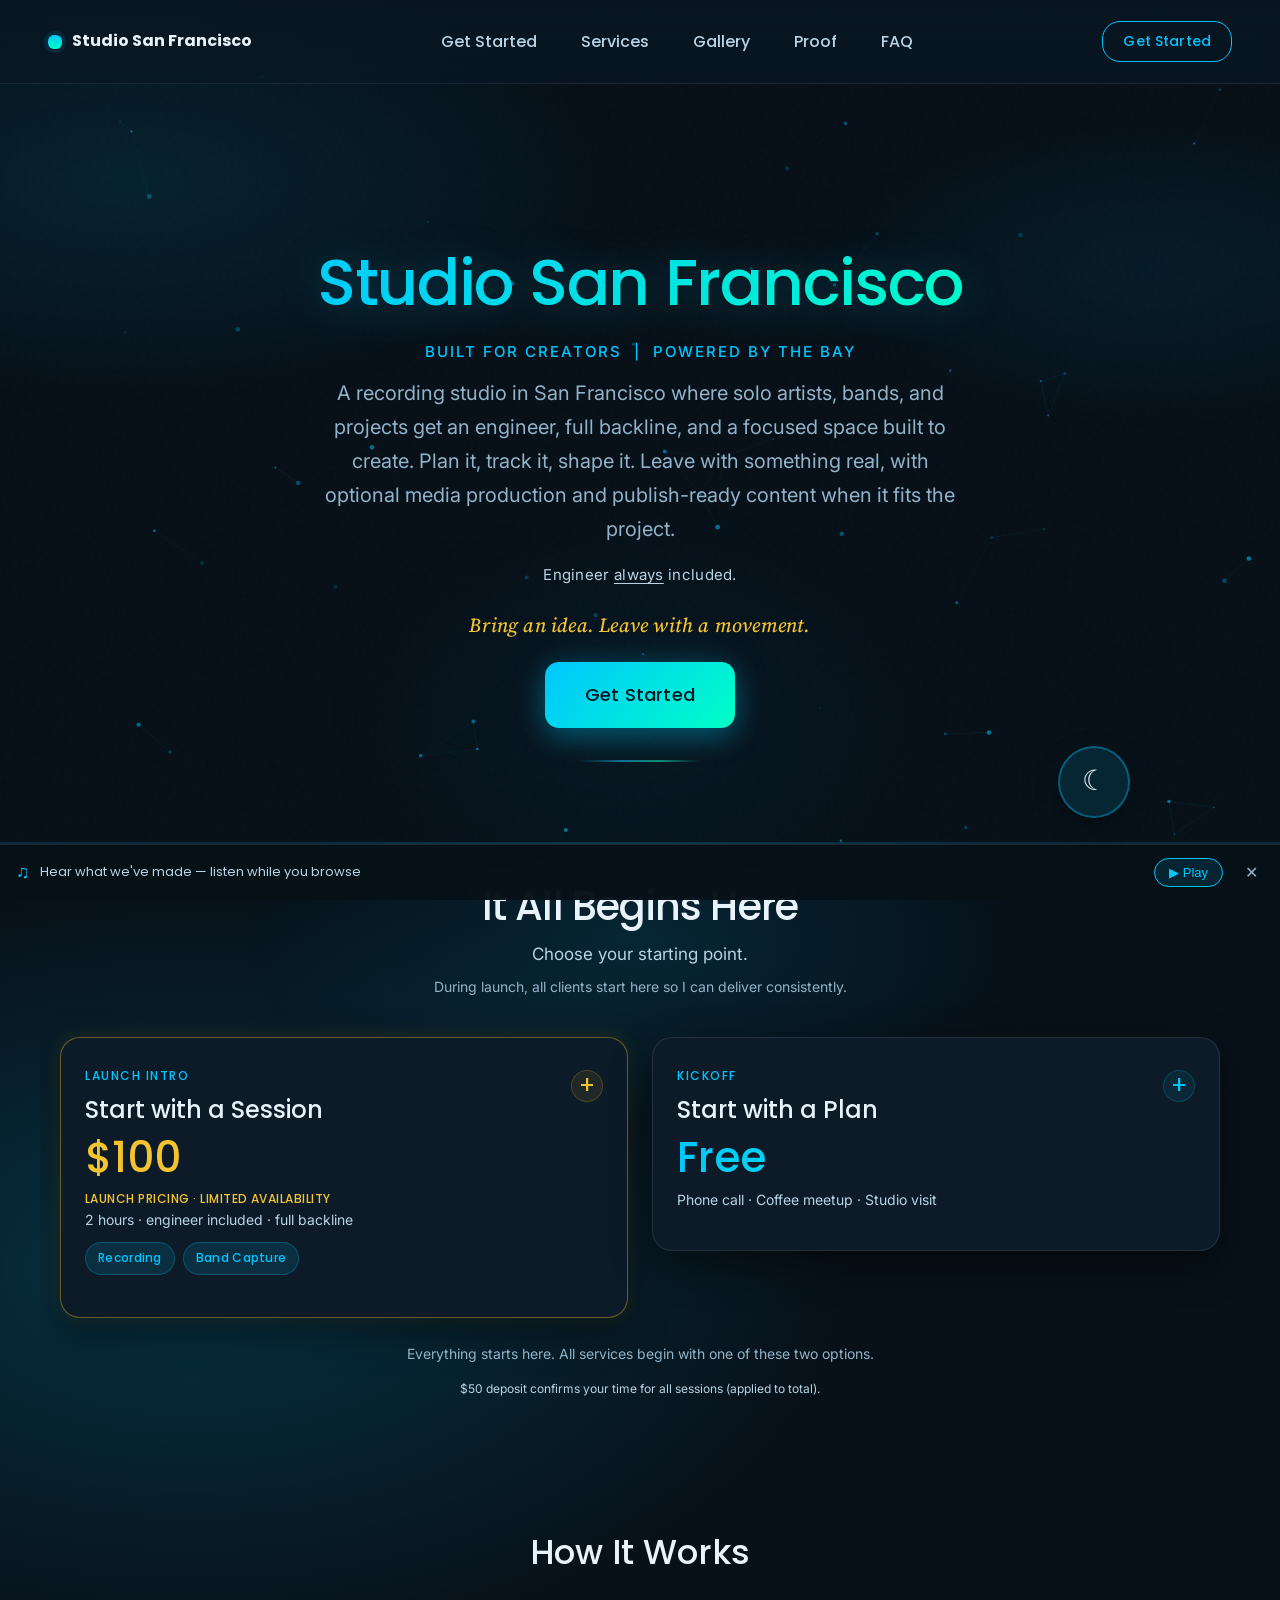
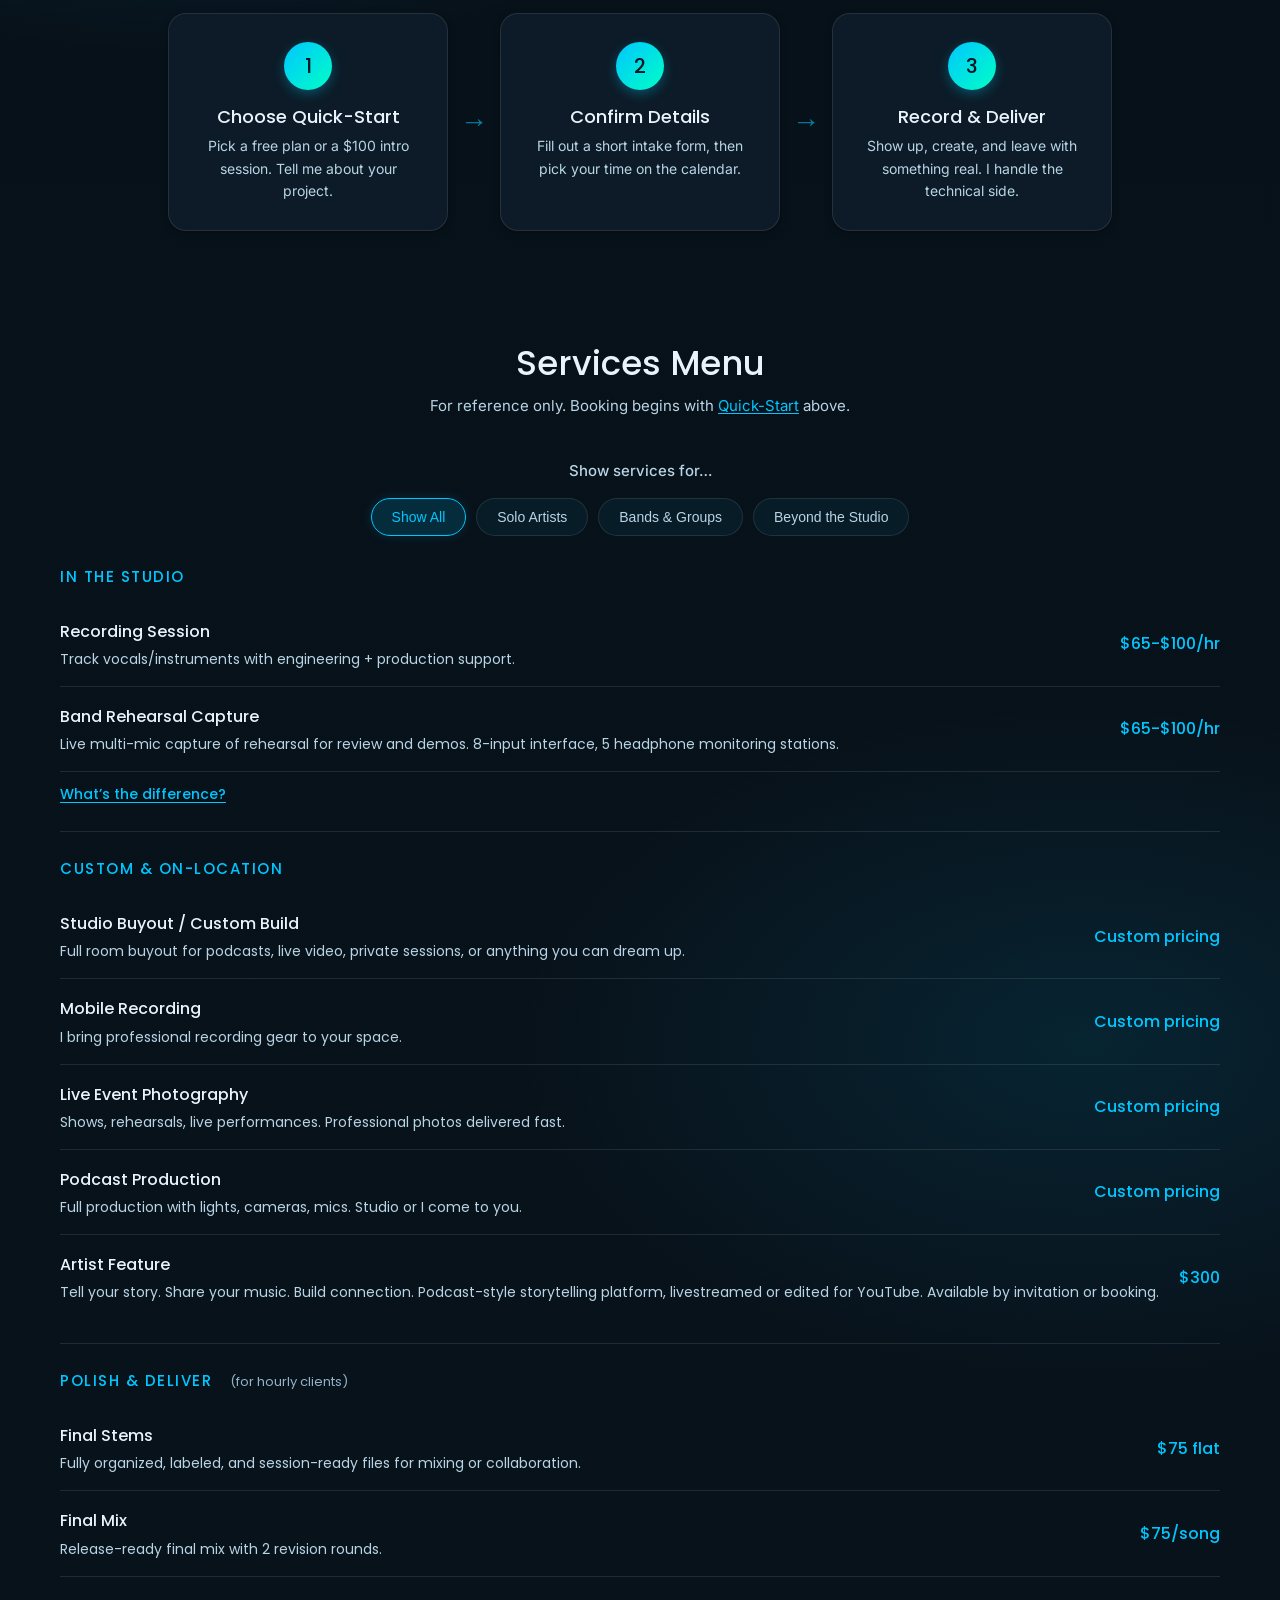
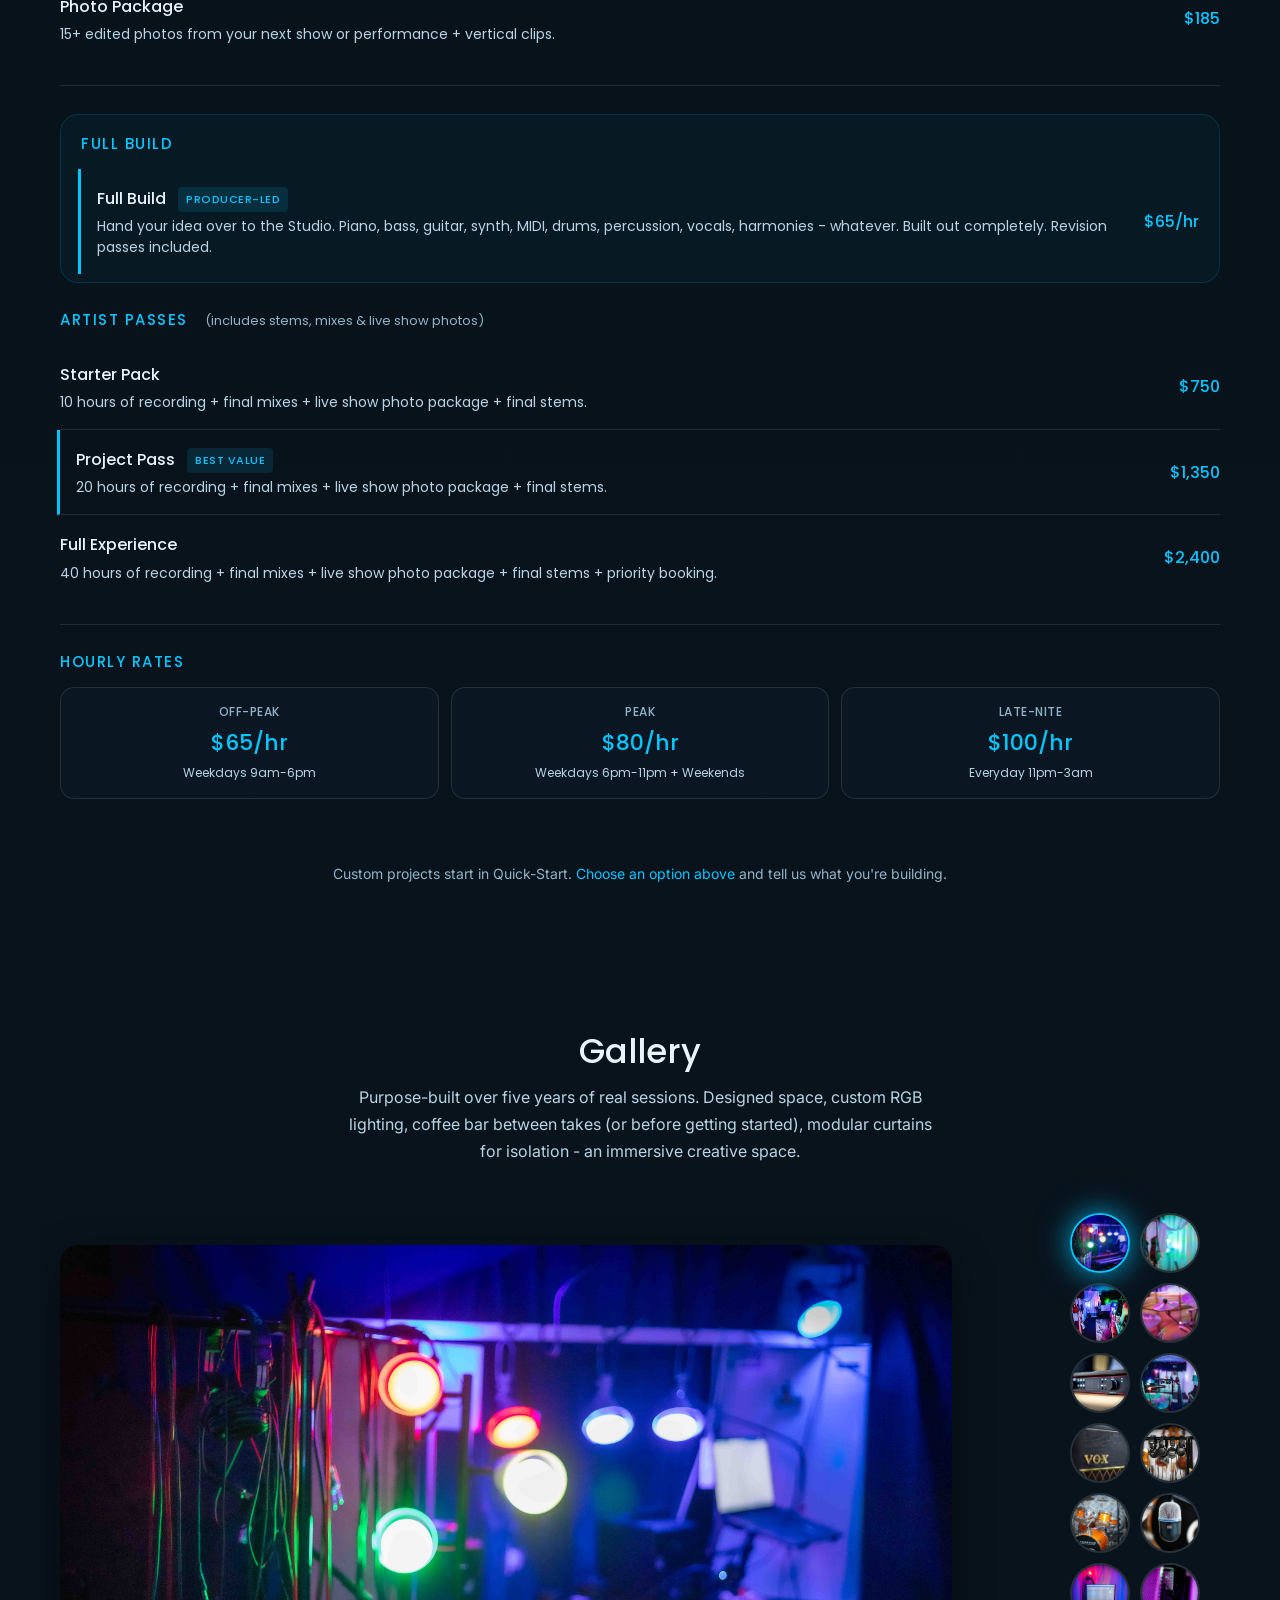
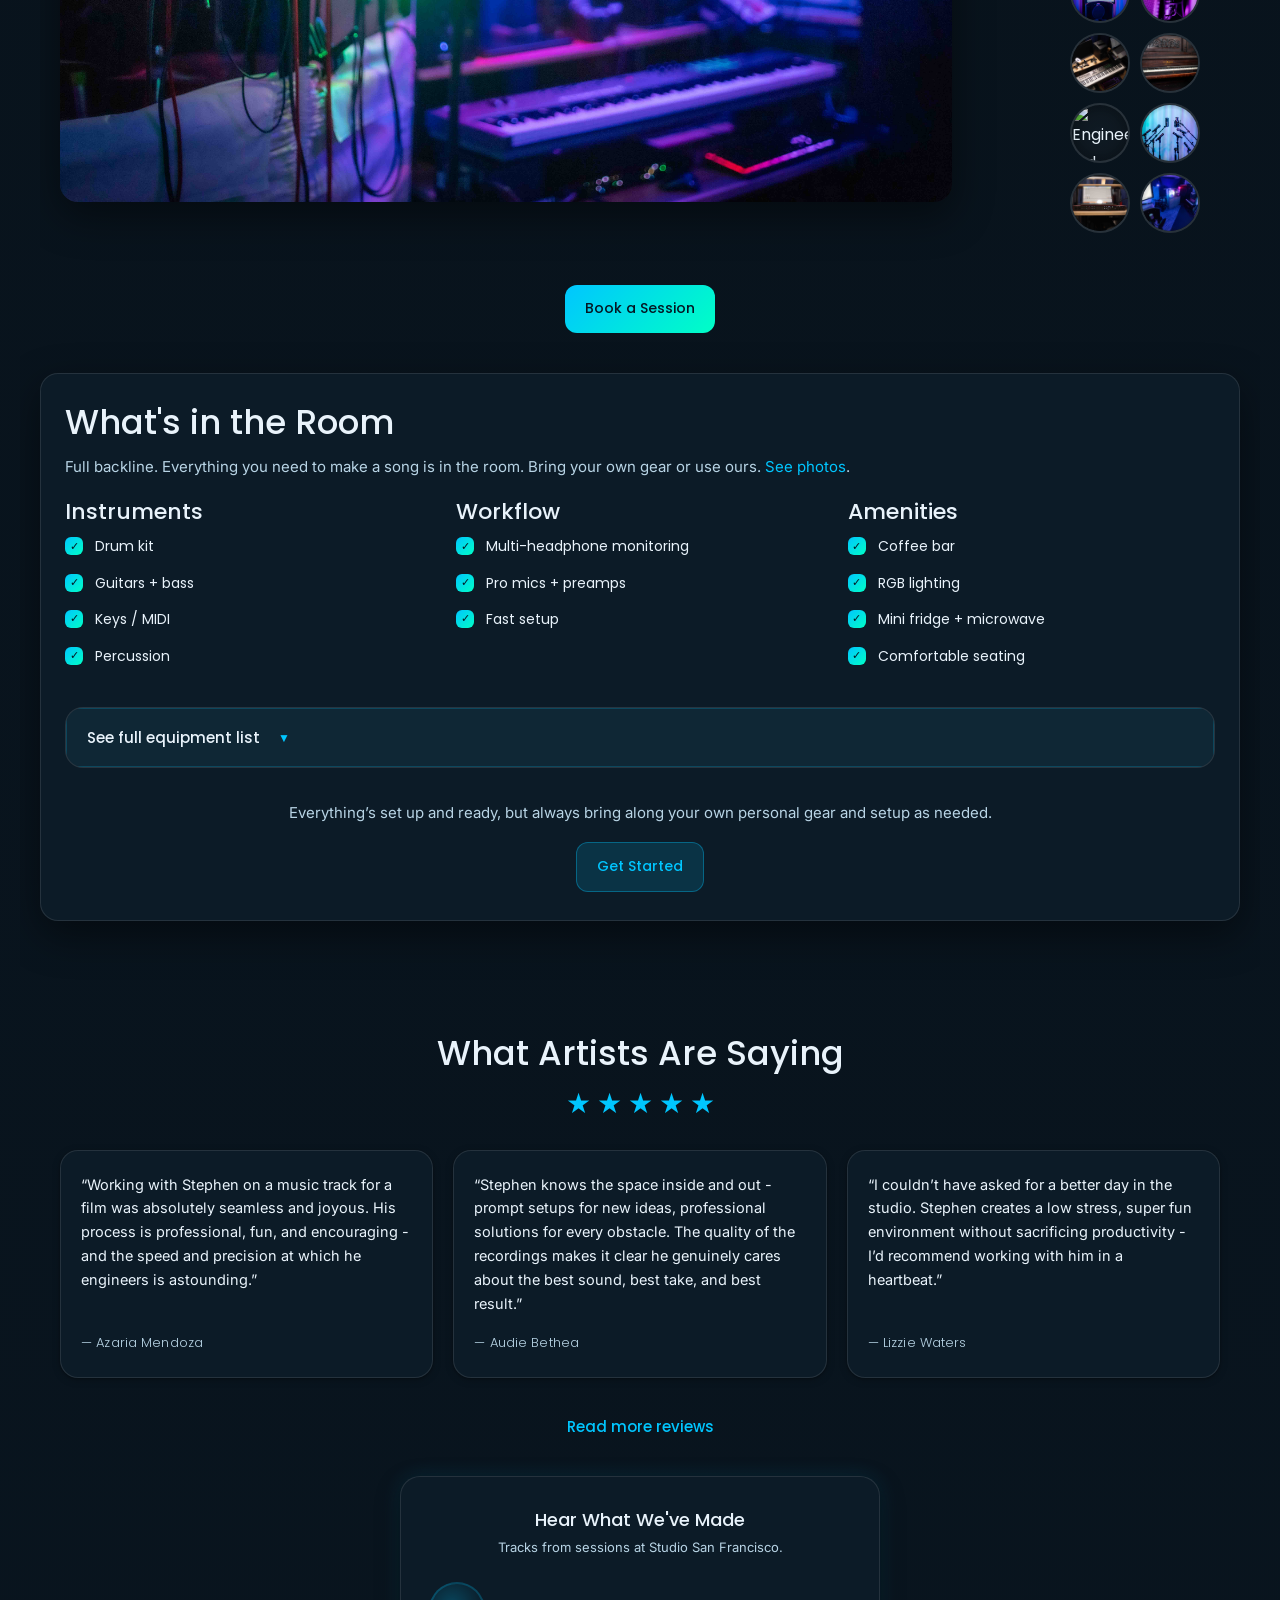
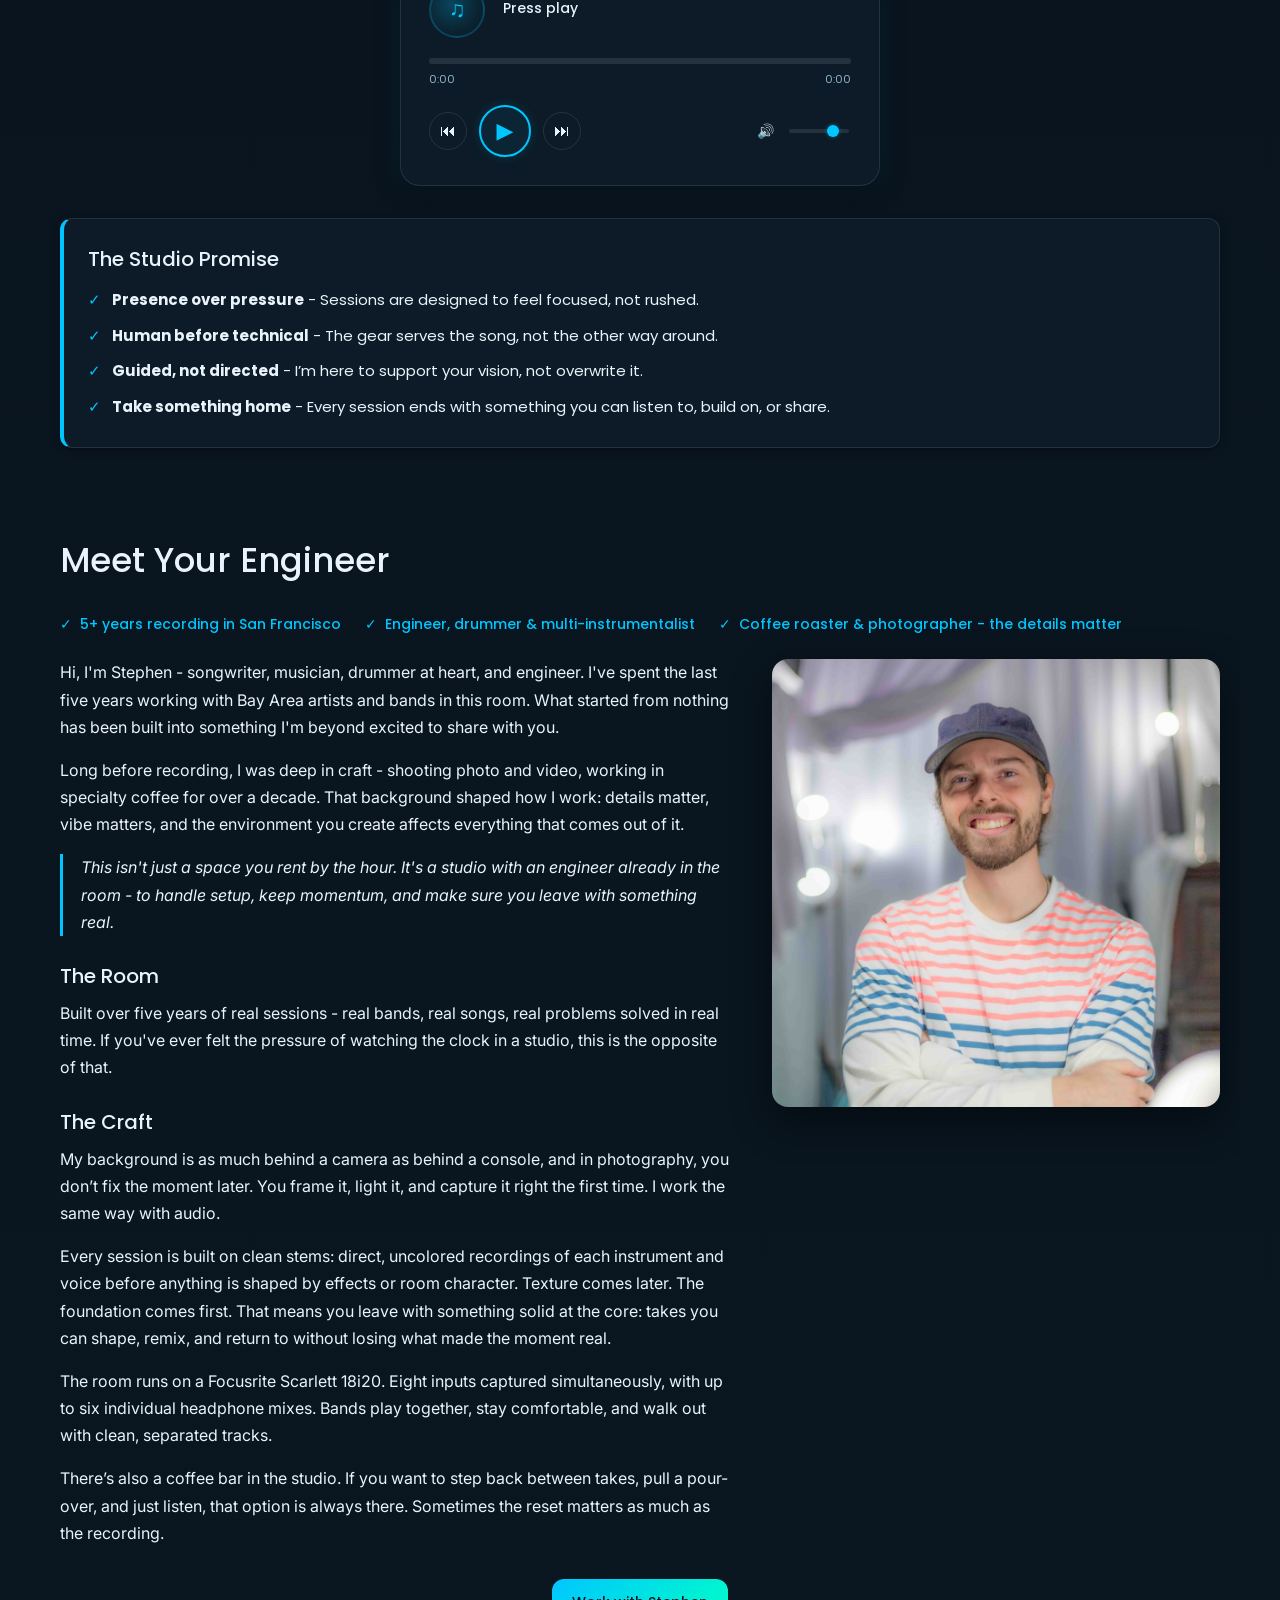
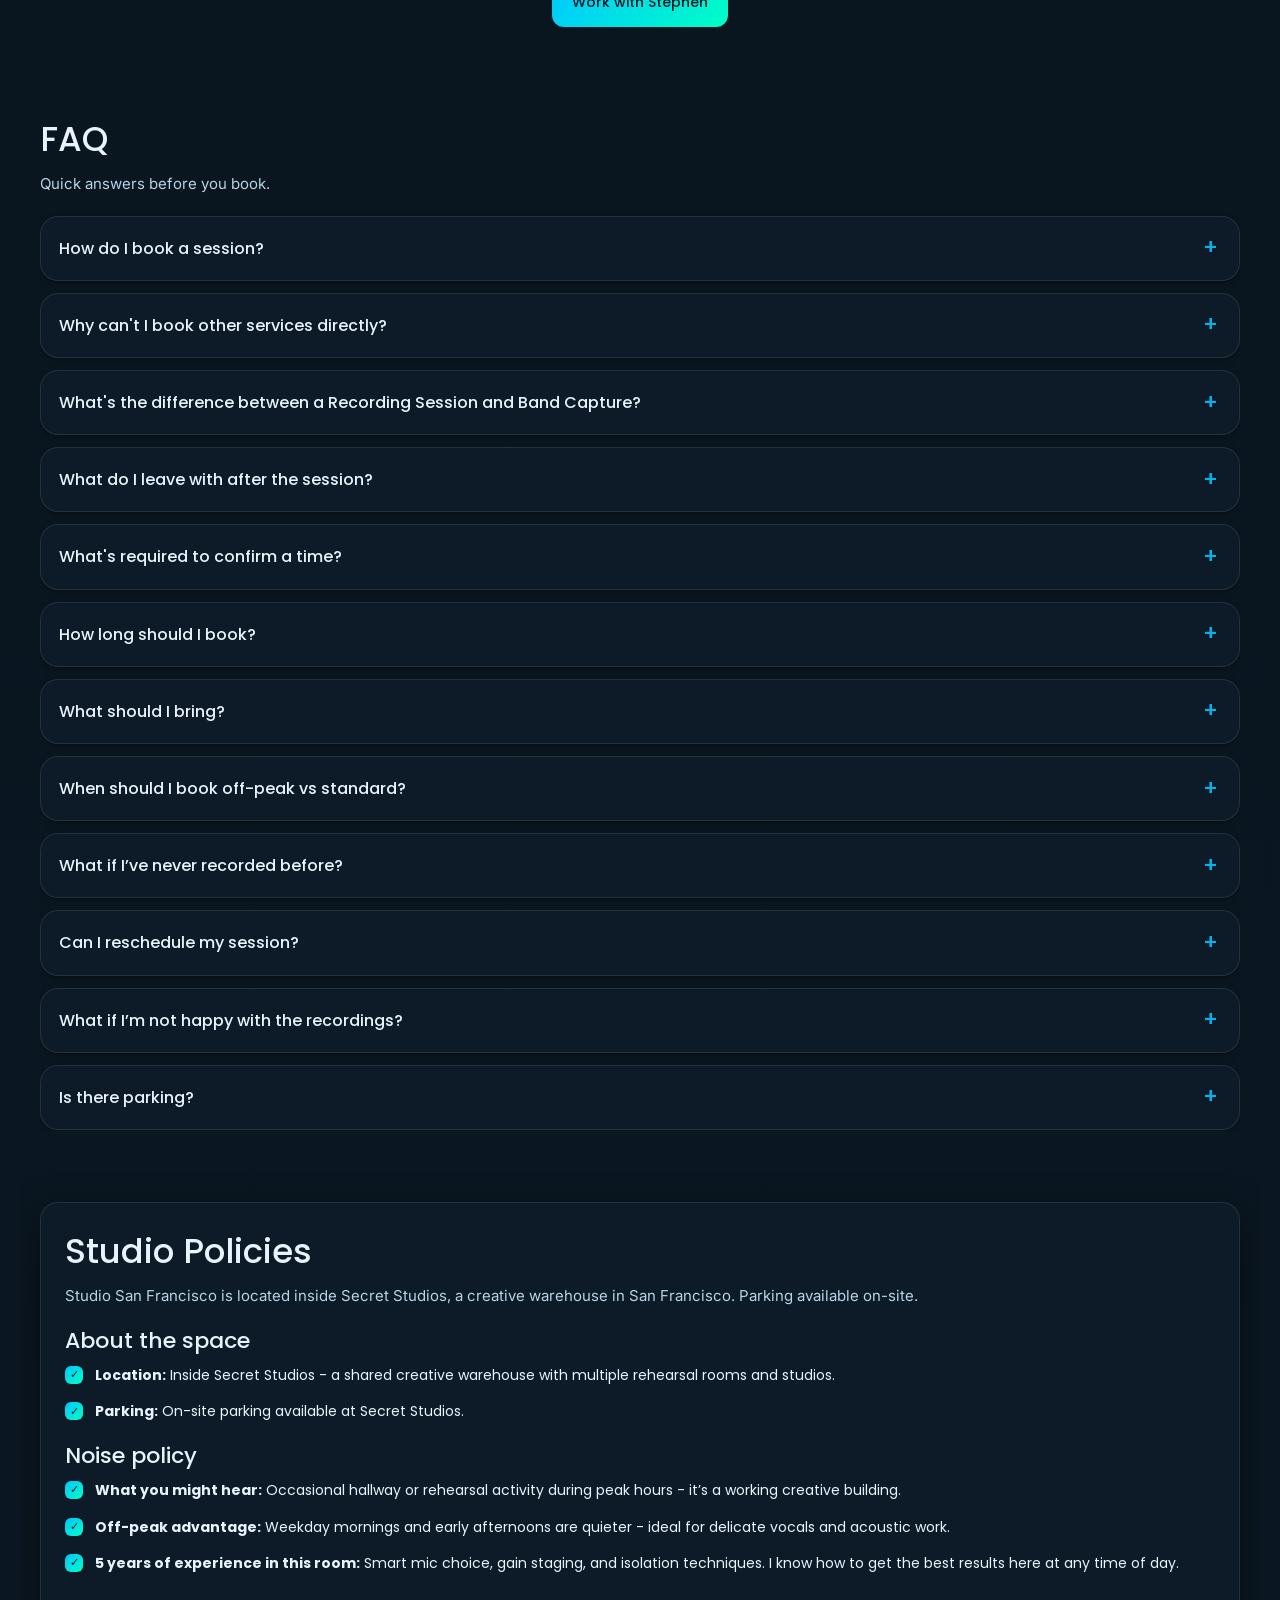
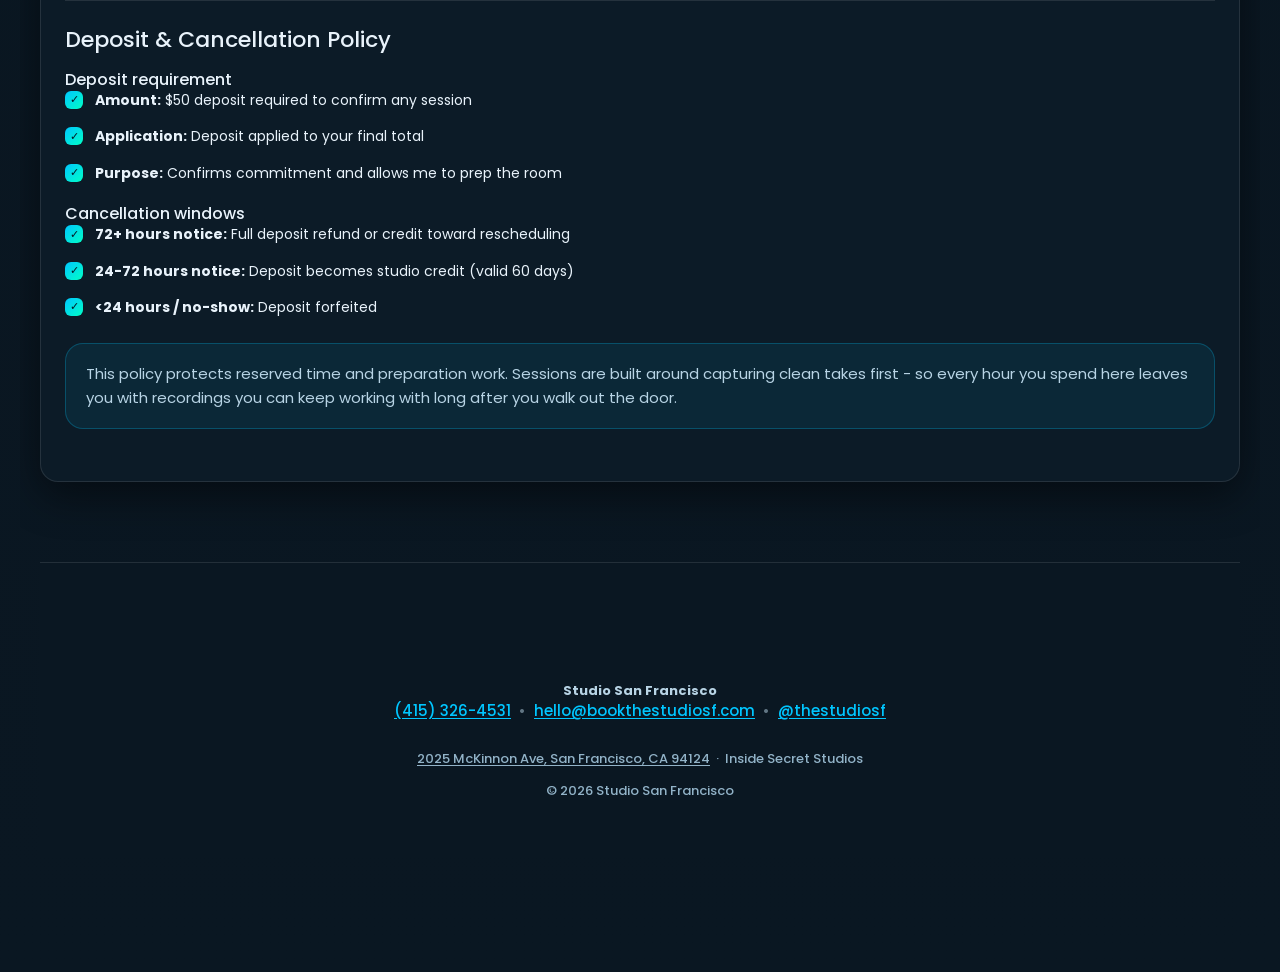
==== commit 6e8aa8c1: "Add files via upload" ====
--- a/index.html
+++ b/index.html
@@ -235,7 +235,7 @@
 </div>
 <div class="sidebar-bottom">
 <div class="cta-stack">
-<a class="btn btn-primary" href="#quick-start">Get Started</a>
+<a class="btn btn-nav-cta" href="#quick-start">Get Started</a>
 </div>
 </div>
 </aside>
@@ -254,7 +254,7 @@
 </div>
 <!-- MOBILE CTA BAR -->
 <div aria-label="Quick actions" class="cta-mobile" id="ctaMobile">
-<a class="btn btn-primary" href="#quick-start" id="primaryCtaMobile">Get Started</a>
+<a class="btn btn-nav-cta" href="#quick-start" id="primaryCtaMobile">Get Started</a>
 </div>
 <!-- ═══════════════════════════════════════════════════════════════
      MAIN CONTENT
--- a/styles.css
+++ b/styles.css
@@ -983,7 +983,7 @@
 [data-theme="light"] .cta-mobile {
   background: rgba(255,255,255,.90);
 }
-.cta-mobile .btn { flex: 1; height: 48px; }
+.cta-mobile .btn { flex: 1; height: 48px; justify-content: center; font-size: 15px; }
 
 @media (max-width: 980px) {
   .back-to-top { right: 16px; bottom: 140px; }
--- a/styles.css
+++ b/styles.css
@@ -983,7 +983,7 @@
 [data-theme="light"] .cta-mobile {
   background: rgba(255,255,255,.90);
 }
-.cta-mobile .btn { flex: 1; height: 48px; }
+.cta-mobile .btn { flex: 1; height: 48px; justify-content: center; font-size: 15px; }
 
 @media (max-width: 980px) {
   .back-to-top { right: 16px; bottom: 140px; }
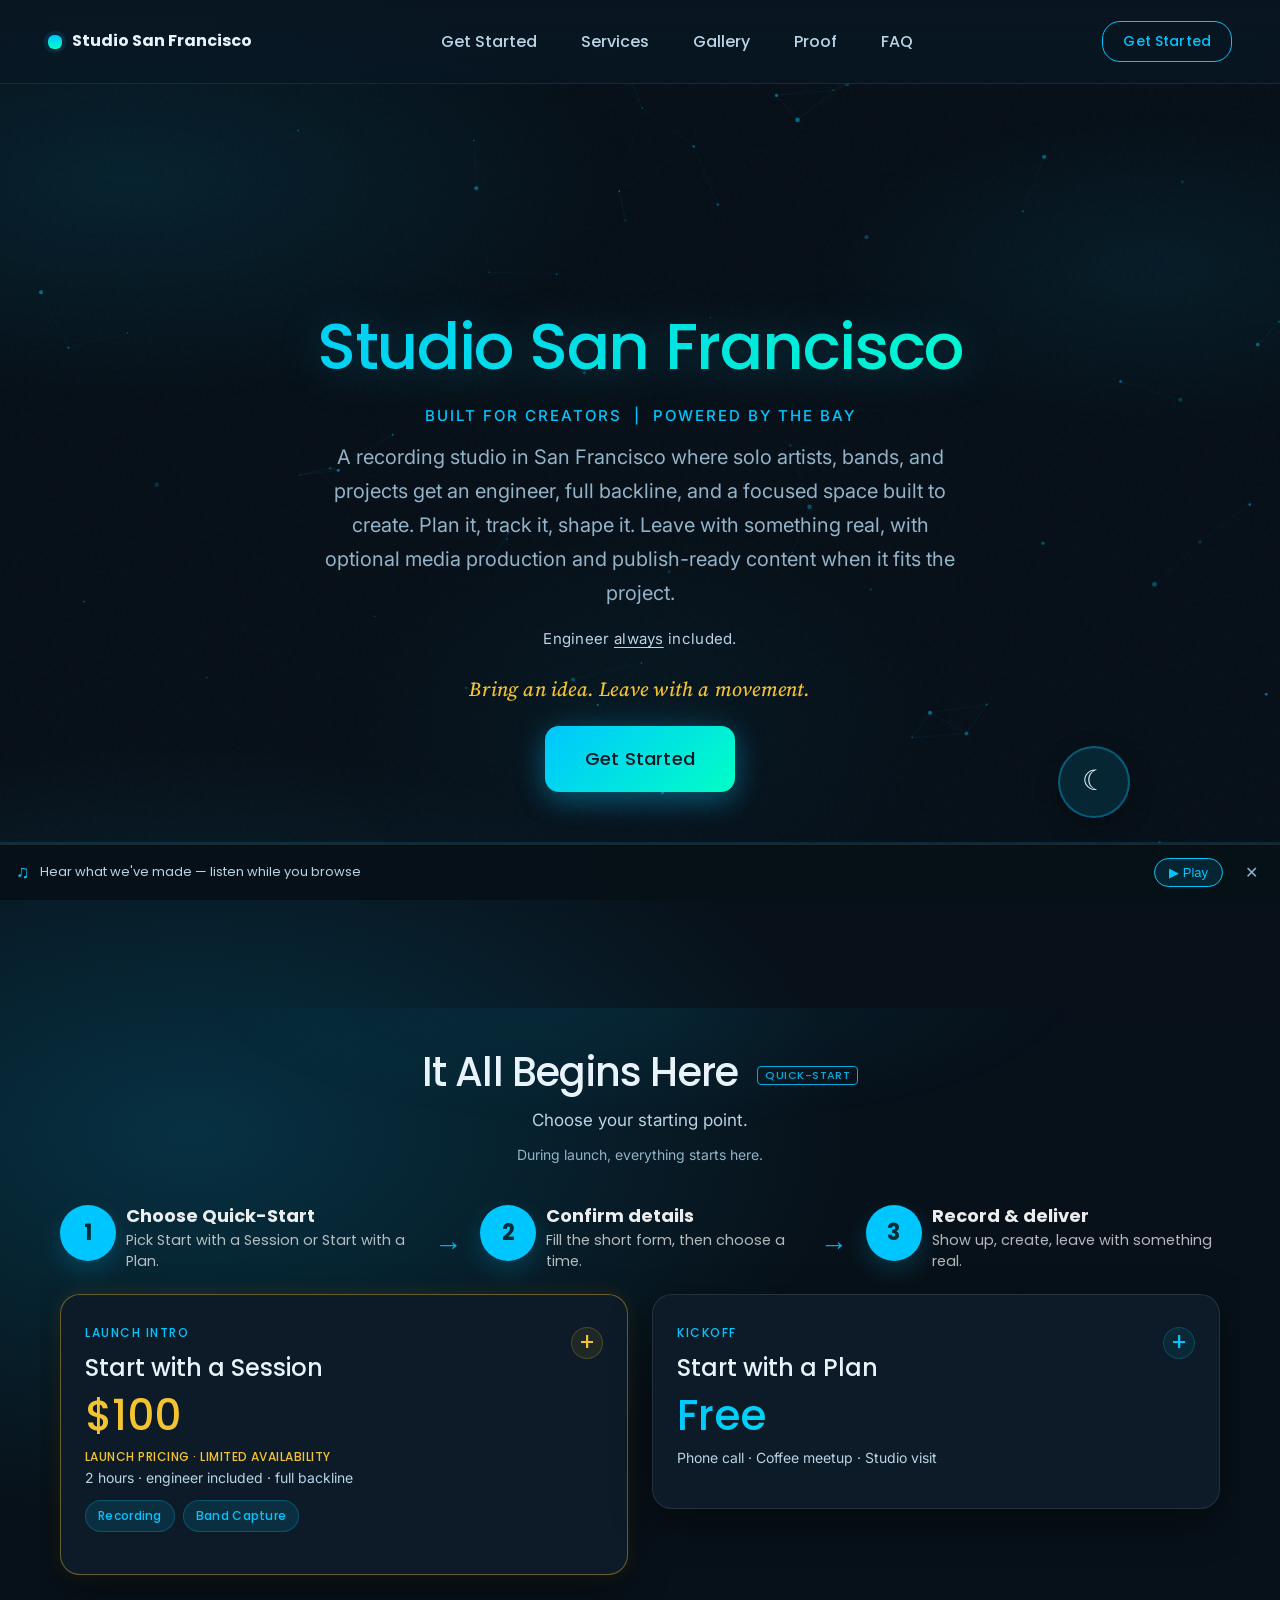
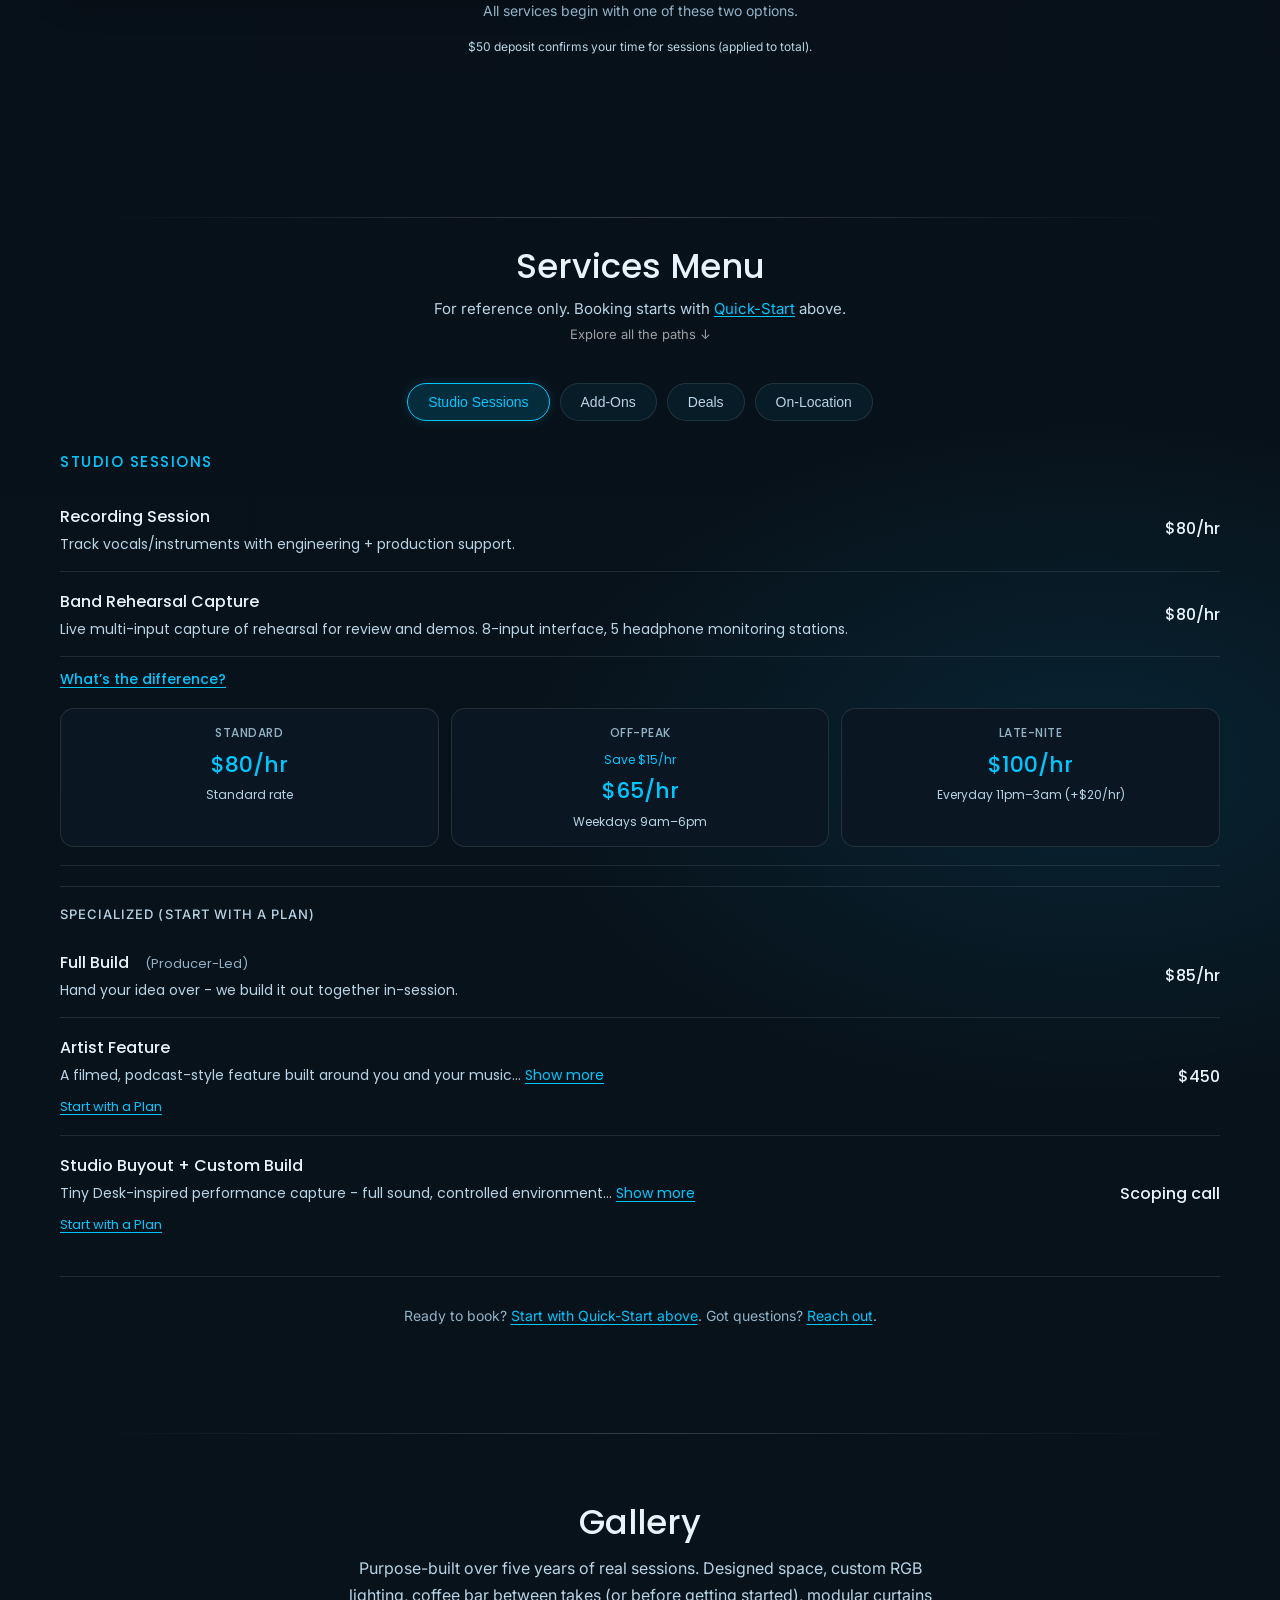
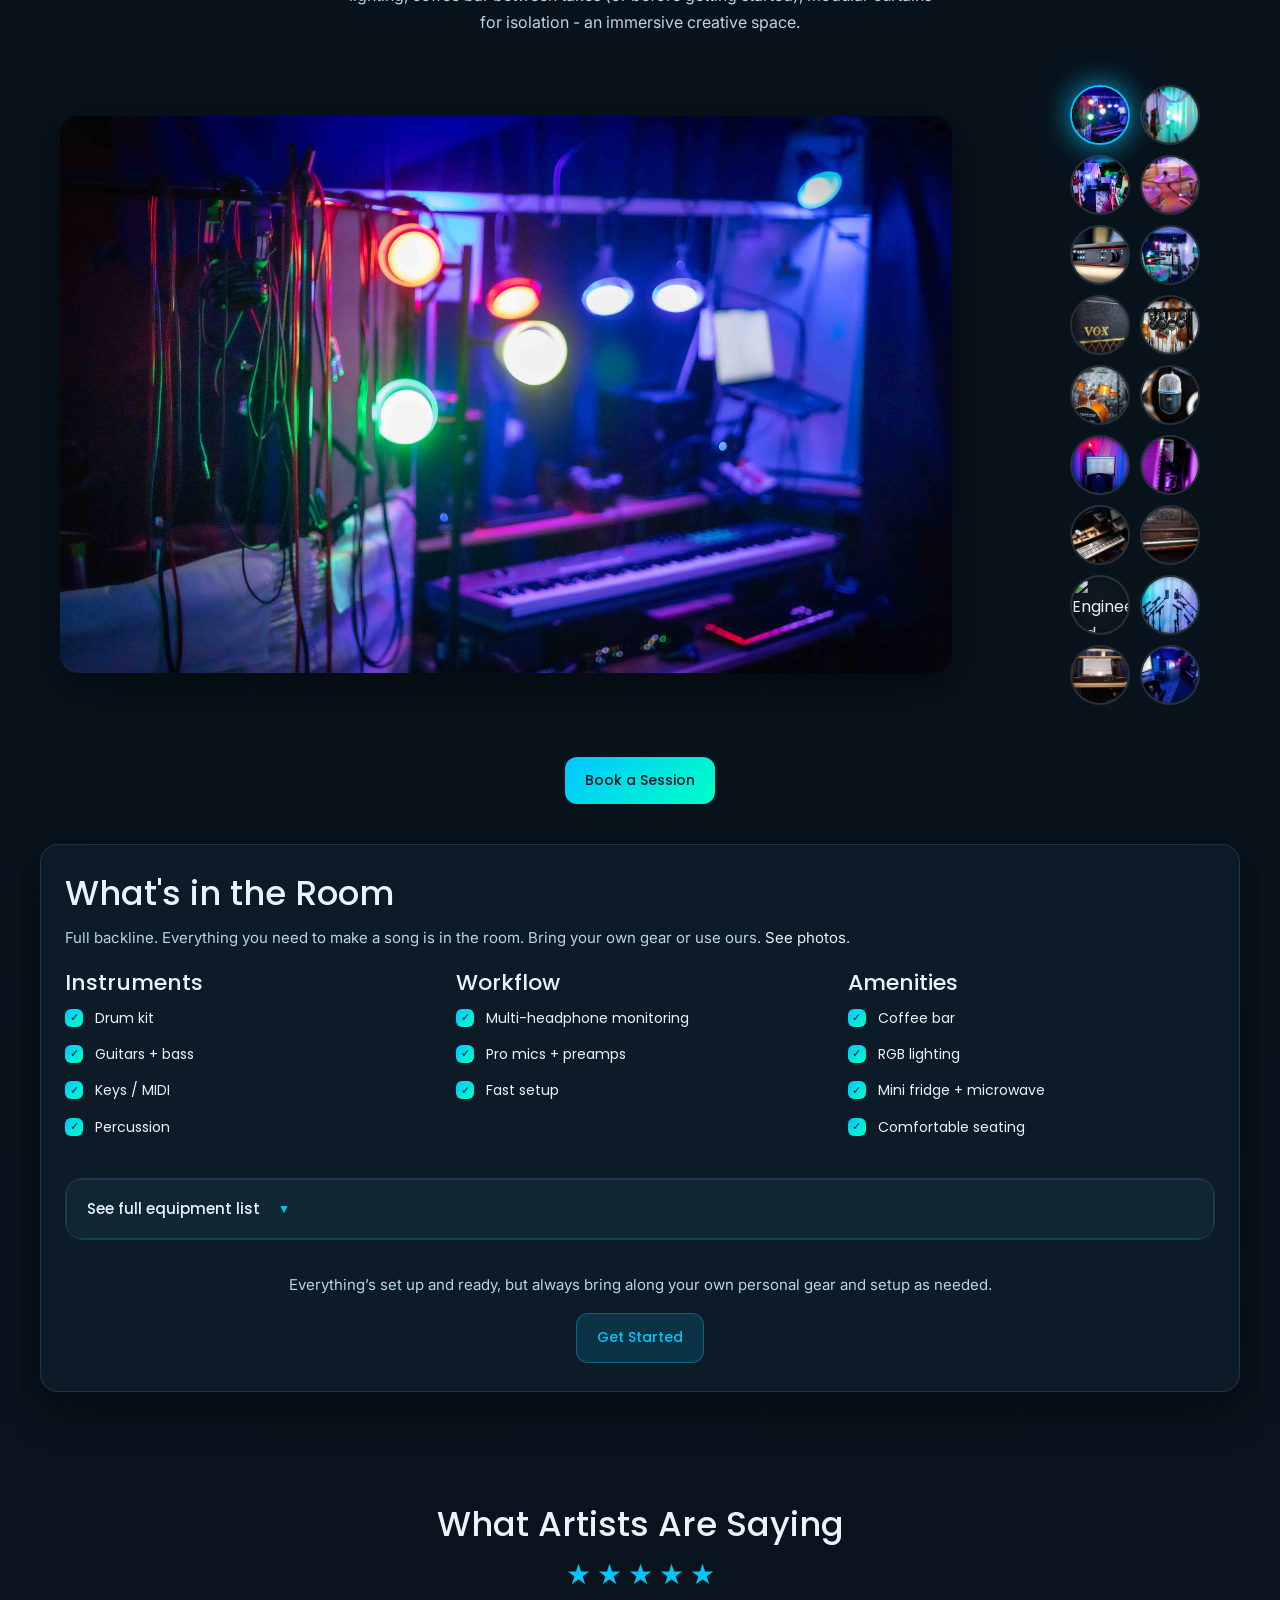
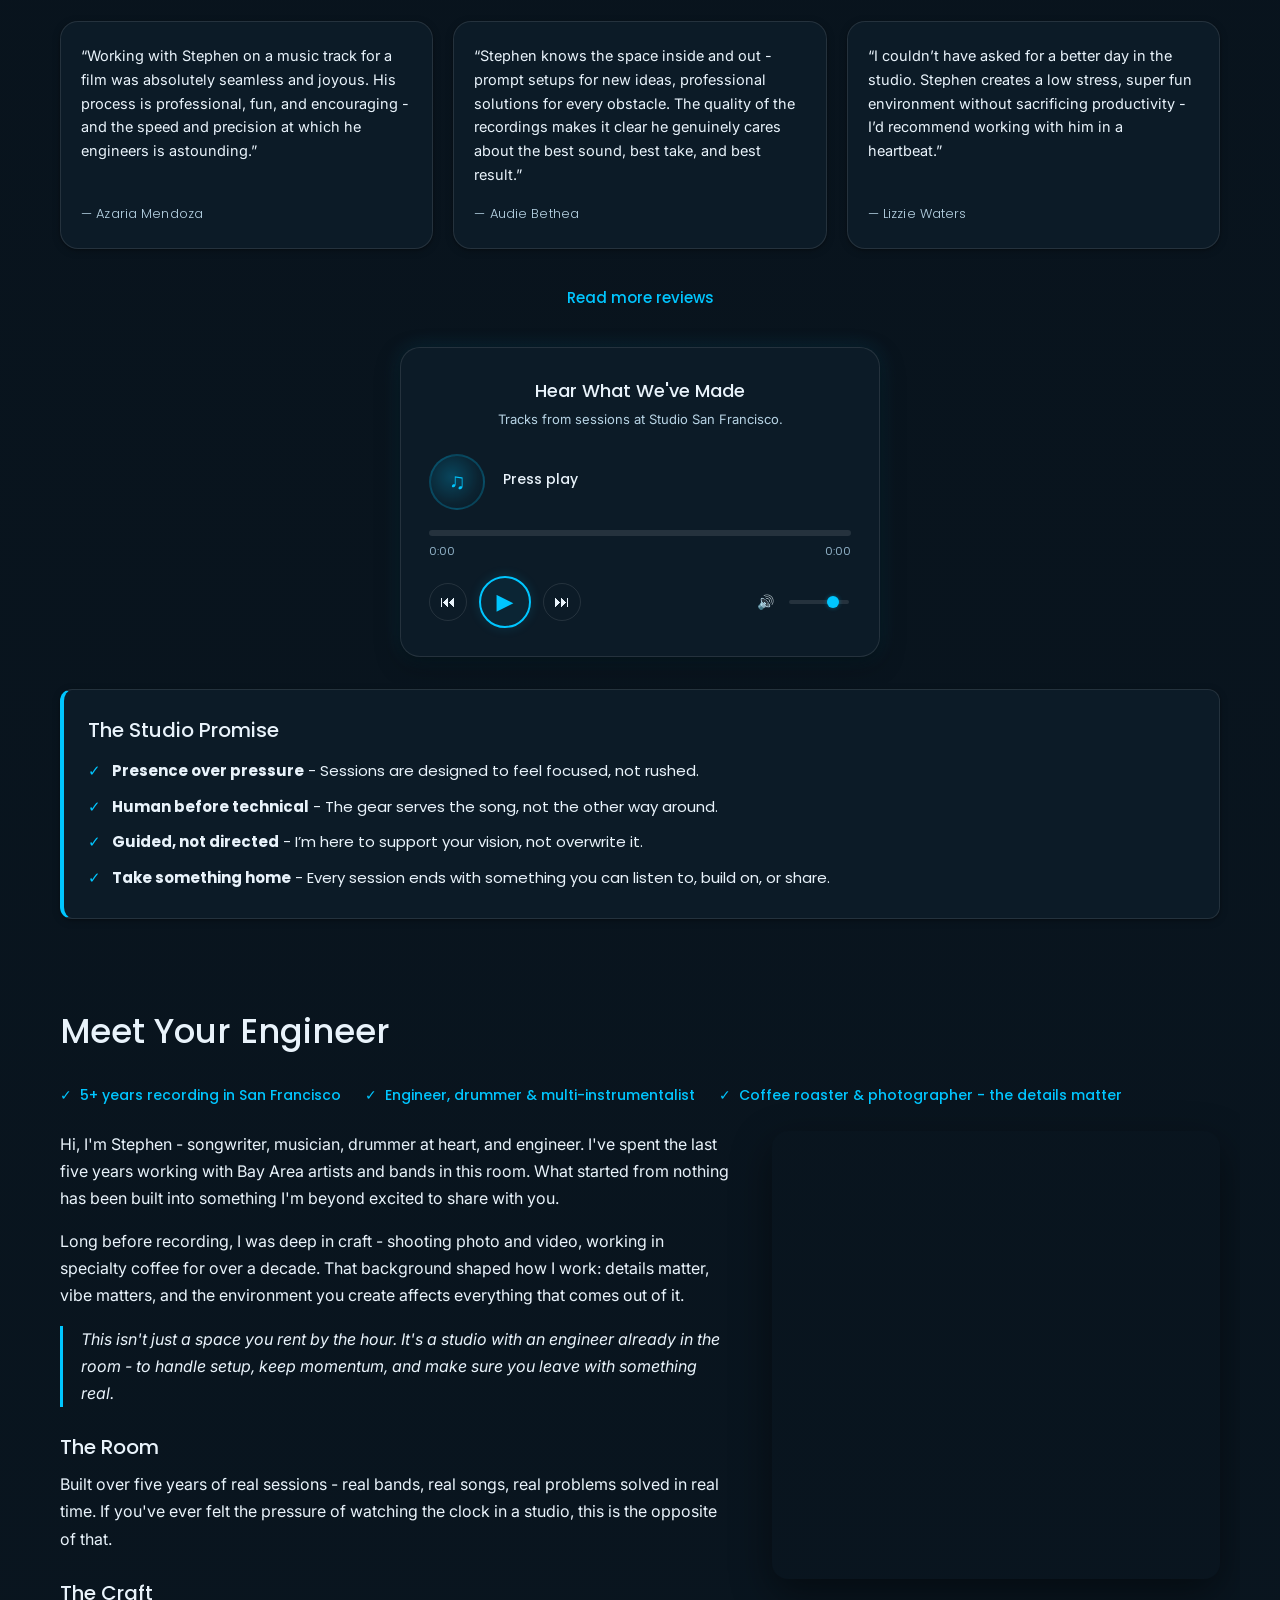
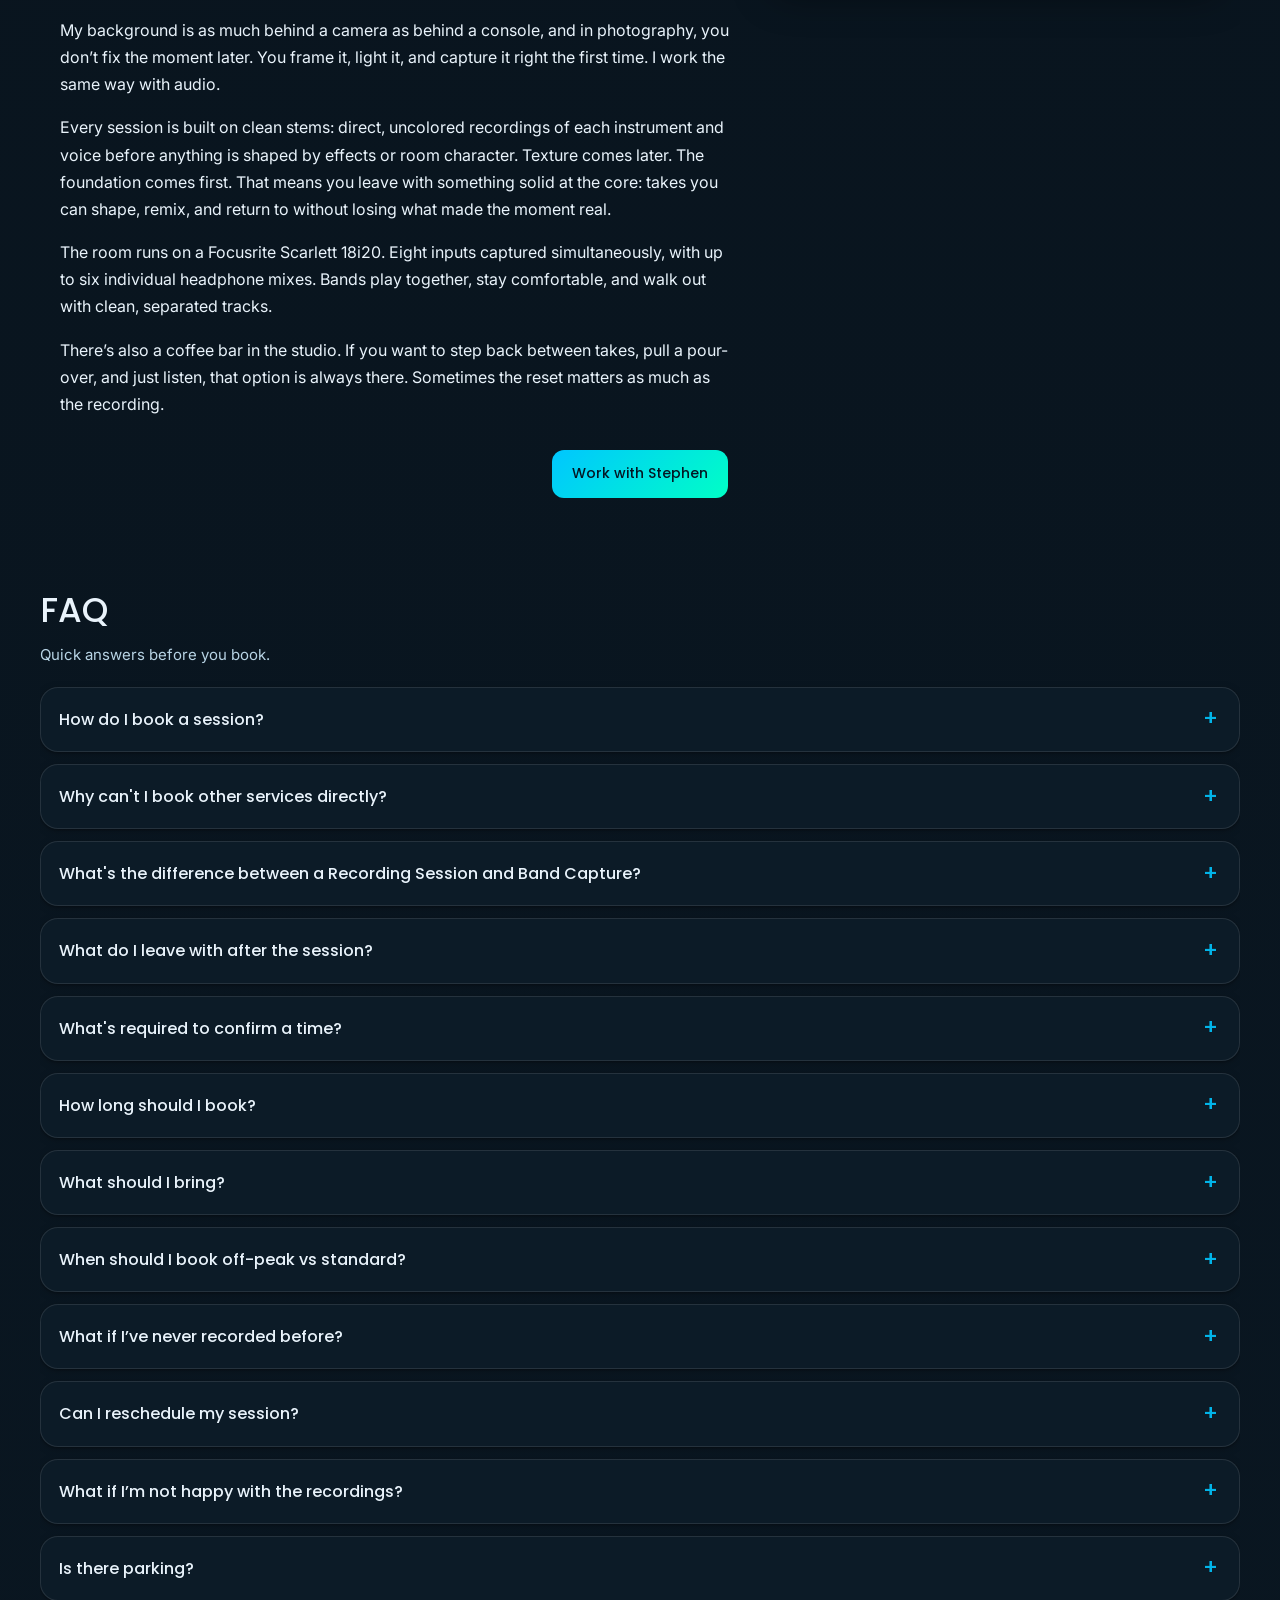
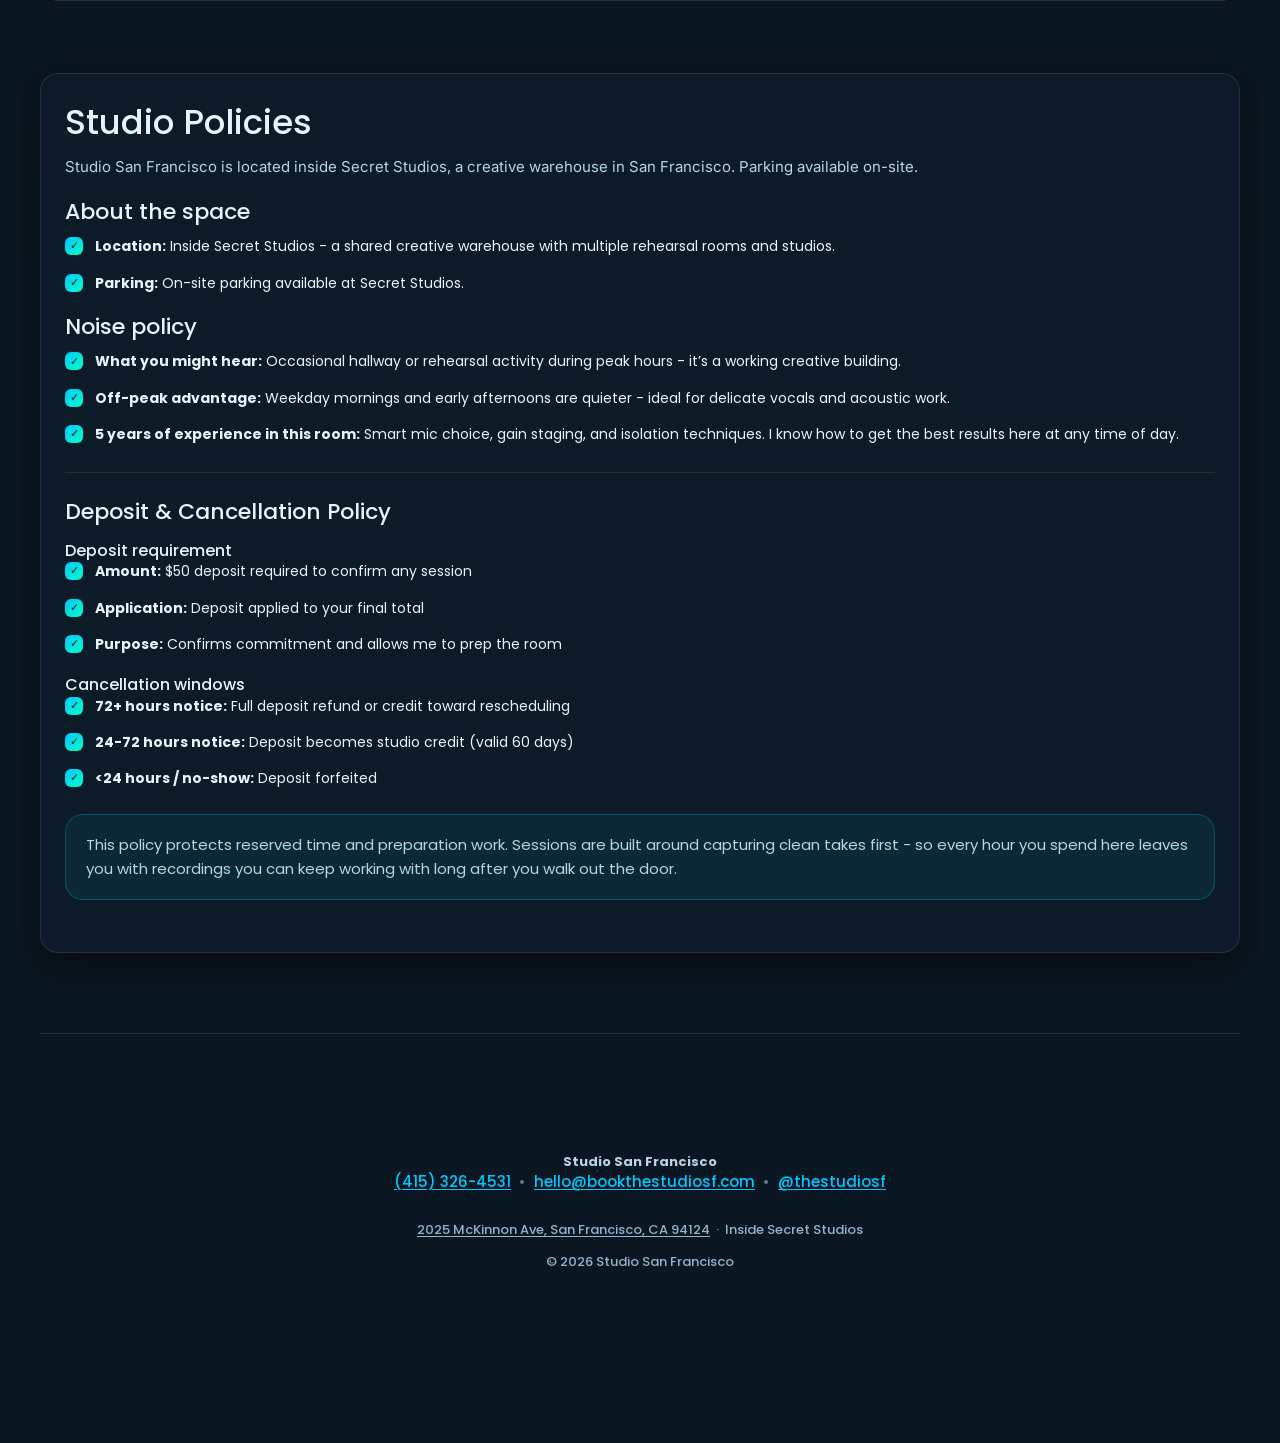
==== commit ed76e2c5: "Add files via upload update menu" ====
--- a/index.html
+++ b/index.html
@@ -274,7 +274,6 @@
 <a class="hero-primary-cta" href="#quick-start">Get Started</a>
 </div>
 <p class="hero-seo">Recording studio in San Francisco</p>
-<div class="hero-divider"></div>
 </section>
 <!-- ═══════════════════════════════════════════════════════════════
      2. QUICK-START (The only conversion hub)
@@ -285,10 +284,36 @@
 <!-- STEP 1: Two Options -->
 <div class="qs-step1" id="quickStartStep1">
 <div class="qs-header" data-reveal="">
-<h2 class="qs-title">It All Begins Here</h2>
+<h2 class="qs-title">It All Begins Here <span class="qs-label-tag">Quick-Start</span></h2>
 <p class="qs-subtitle">Choose your starting point.</p>
-<p class="qs-disclaimer">During launch, all clients start here so I can deliver consistently.</p>
-</div>
+<p class="qs-disclaimer">During launch, everything starts here.</p>
+</div>
+<div class="how-it-works" aria-label="How it works">
+  <div class="hiw-step">
+    <div class="hiw-num">1</div>
+    <div class="hiw-text">
+      <div class="hiw-title">Choose Quick-Start</div>
+      <div class="hiw-sub">Pick Start with a Session or Start with a Plan.</div>
+    </div>
+  </div>
+  <div class="hiw-arrow" aria-hidden="true">→</div>
+  <div class="hiw-step">
+    <div class="hiw-num">2</div>
+    <div class="hiw-text">
+      <div class="hiw-title">Confirm details</div>
+      <div class="hiw-sub">Fill the short form, then choose a time.</div>
+    </div>
+  </div>
+  <div class="hiw-arrow" aria-hidden="true">→</div>
+  <div class="hiw-step">
+    <div class="hiw-num">3</div>
+    <div class="hiw-text">
+      <div class="hiw-title">Record &amp; deliver</div>
+      <div class="hiw-sub">Show up, create, leave with something real.</div>
+    </div>
+  </div>
+</div>
+
 <div class="qs-cards">
 <!-- Option 1: Start with a Session (LEFT) -->
 <div class="qs-accordion-card featured" data-flow="launch">
@@ -344,8 +369,8 @@
 </div>
 </div>
 </div>
-<p class="qs-funnel-note" data-reveal="">Everything starts here. All services begin with one of these two options.</p>
-<p class="qs-card-footnote" data-reveal="">$50 deposit confirms your time for all sessions (applied to total).</p>
+<p class="qs-funnel-note" data-reveal="">All services begin with one of these two options.</p>
+<p class="qs-card-footnote" data-reveal="">$50 deposit confirms your time for sessions (applied to total).</p>
 </div>
 <!-- STEP 2: Intake Forms -->
 <div id="quickStartStep2" style="display:none; opacity:0; transition:opacity 0.4s ease;">
@@ -374,6 +399,44 @@
 <div>
 <label style="display:block; font-size:14px; font-weight:500; color:var(--text); margin-bottom:8px;">Phone</label>
 <input name="phone" placeholder="(555) 123-4567" style="width:100%; padding:14px 18px; background:var(--field-bg); border:2px solid var(--border); border-radius:12px; color:var(--text); font-size:15px; transition:all 0.2s; box-sizing:border-box;" type="tel"/>
+</div>
+</div>
+<div>
+<label style="display:block; font-size:14px; font-weight:500; color:var(--text); margin-bottom:8px;">What are you looking to do?</label>
+<p style="font-size:13px; color:var(--muted); margin:0 0 10px;">Pick what you're building and I'll follow up to confirm details and quote it.</p>
+<div style="display:grid; gap:10px;">
+<label style="display:flex; align-items:center; gap:10px; font-size:14px; color:var(--text); cursor:pointer;">
+<input name="specialized[]" type="checkbox" value="recording" style="width:18px; height:18px; flex-shrink:0; accent-color:var(--accent); cursor:pointer;"/>
+<span>Recording Session</span>
+</label>
+<label style="display:flex; align-items:center; gap:10px; font-size:14px; color:var(--text); cursor:pointer;">
+<input name="specialized[]" type="checkbox" value="rehearsal" style="width:18px; height:18px; flex-shrink:0; accent-color:var(--accent); cursor:pointer;"/>
+<span>Band Rehearsal Capture</span>
+</label>
+<label style="display:flex; align-items:center; gap:10px; font-size:14px; color:var(--text); cursor:pointer;">
+<input name="specialized[]" type="checkbox" value="podcast" style="width:18px; height:18px; flex-shrink:0; accent-color:var(--accent); cursor:pointer;"/>
+<span>Podcast Production</span>
+</label>
+<label style="display:flex; align-items:center; gap:10px; font-size:14px; color:var(--text); cursor:pointer;">
+<input name="specialized[]" type="checkbox" value="mobile" style="width:18px; height:18px; flex-shrink:0; accent-color:var(--accent); cursor:pointer;"/>
+<span>Mobile Recording</span>
+</label>
+<label style="display:flex; align-items:center; gap:10px; font-size:14px; color:var(--text); cursor:pointer;">
+<input name="specialized[]" type="checkbox" value="buyout" style="width:18px; height:18px; flex-shrink:0; accent-color:var(--accent); cursor:pointer;"/>
+<span>Studio Buyout + Custom Build (Tiny Desk-inspired performance capture)</span>
+</label>
+<label style="display:flex; align-items:center; gap:10px; font-size:14px; color:var(--text); cursor:pointer;">
+<input name="specialized[]" type="checkbox" value="fullbuild" style="width:18px; height:18px; flex-shrink:0; accent-color:var(--accent); cursor:pointer;"/>
+<span>Full Build (Producer-Led)</span>
+</label>
+<label style="display:flex; align-items:center; gap:10px; font-size:14px; color:var(--text); cursor:pointer;">
+<input name="specialized[]" type="checkbox" value="artistfeature" style="width:18px; height:18px; flex-shrink:0; accent-color:var(--accent); cursor:pointer;"/>
+<span>Artist Feature</span>
+</label>
+<label style="display:flex; align-items:center; gap:10px; font-size:14px; color:var(--text); cursor:pointer;">
+<input name="specialized[]" type="checkbox" value="notsure" style="width:18px; height:18px; flex-shrink:0; accent-color:var(--accent); cursor:pointer;"/>
+<span>Not sure yet</span>
+</label>
 </div>
 </div>
 <div>
@@ -545,197 +608,228 @@
 <!-- ═══════════════════════════════════════════════════════════════
      2b. HOW IT WORKS
      ═══════════════════════════════════════════════════════════════ -->
-<section class="how-section" data-reveal="" id="how-it-works">
-<div class="how-container">
-<h2 class="how-title">How It Works</h2>
-<div class="how-steps">
-<div class="how-step">
-<div class="how-step-num">1</div>
-<h3>Choose Quick-Start</h3>
-<p>Pick a free plan or a $100 intro session. Tell me about your project.</p>
-</div>
-<div aria-hidden="true" class="how-step-arrow">→</div>
-<div class="how-step">
-<div class="how-step-num">2</div>
-<h3>Confirm Details</h3>
-<p>Fill out a short intake form, then pick your time on the calendar.</p>
-</div>
-<div aria-hidden="true" class="how-step-arrow">→</div>
-<div class="how-step">
-<div class="how-step-num">3</div>
-<h3>Record &amp; Deliver</h3>
-<p>Show up, create, and leave with something real. I handle the technical side.</p>
-</div>
-</div>
-</div>
-</section>
 <!-- ═══════════════════════════════════════════════════════════════
      3. DIGITAL MENU (Reference-only, no booking CTAs)
      ═══════════════════════════════════════════════════════════════ -->
 <section class="menu-section" id="menu">
-<div class="menu-container" data-reveal="">
+  <div class="menu-container" data-reveal="">
+  <div class="section-divider" aria-hidden="true"></div>
 <div class="menu-header">
-<h2 class="menu-title">Services Menu</h2>
-<p class="menu-subtitle">For reference only. Booking begins with <a href="#quick-start">Quick-Start</a> above.</p>
-</div>
-<!-- Persona Filter -->
-<div class="persona-filter" id="personaFilter">
-<p class="persona-label">Show services for…</p>
-<div class="persona-options">
-<button class="persona-btn active" data-persona="all" type="button">Show All</button>
-<button class="persona-btn" data-persona="solo" type="button">Solo Artists</button>
-<button class="persona-btn" data-persona="bands" type="button">Bands &amp; Groups</button>
-<button class="persona-btn" data-persona="beyond" type="button">Beyond the Studio</button>
-</div>
-</div>
-<!-- Services Content -->
-<div id="menuContent">
-<!-- In-Studio Services -->
-<div class="menu-group" data-personas="all solo bands">
-<h3 class="menu-group-title">In the Studio</h3>
-<div class="menu-item" data-personas="all solo bands">
-<div class="menu-item-left">
-<span class="menu-item-name">Recording Session</span>
-<span class="menu-item-desc">Track vocals/instruments with engineering + production support.</span>
-</div>
-<span class="menu-item-price">$65-$100/hr</span>
-</div>
-<div class="menu-item" data-personas="all bands">
-<div class="menu-item-left">
-<span class="menu-item-name">Band Rehearsal Capture</span>
-<span class="menu-item-desc">Live multi-mic capture of rehearsal for review and demos. 8-input interface, 5 headphone monitoring stations.</span>
-</div>
-<span class="menu-item-price">$65-$100/hr</span>
-</div>
-<div class="menu-item-help" data-personas="all bands">
-<a class="diff-link" href="#" id="diffLink">What’s the difference?</a>
-</div>
-</div>
-<!-- Custom & On-Location -->
-<div class="menu-group" data-personas="all bands beyond">
-<h3 class="menu-group-title">Custom &amp; On-Location</h3>
-<div class="menu-item" data-personas="all beyond">
-<div class="menu-item-left">
-<span class="menu-item-name">Studio Buyout / Custom Build</span>
-<span class="menu-item-desc">Full room buyout for podcasts, live video, private sessions, or anything you can dream up.</span>
-</div>
-<span class="menu-item-price">Custom pricing</span>
-</div>
-<div class="menu-item" data-personas="all bands beyond">
-<div class="menu-item-left">
-<span class="menu-item-name">Mobile Recording</span>
-<span class="menu-item-desc">I bring professional recording gear to your space.</span>
-</div>
-<span class="menu-item-price">Custom pricing</span>
-</div>
-<div class="menu-item" data-personas="all beyond">
-<div class="menu-item-left">
-<span class="menu-item-name">Live Event Photography</span>
-<span class="menu-item-desc">Shows, rehearsals, live performances. Professional photos delivered fast.</span>
-</div>
-<span class="menu-item-price">Custom pricing</span>
-</div>
-<div class="menu-item" data-personas="all beyond">
-<div class="menu-item-left">
-<span class="menu-item-name">Podcast Production</span>
-<span class="menu-item-desc">Full production with lights, cameras, mics. Studio or I come to you.</span>
-</div>
-<span class="menu-item-price">Custom pricing</span>
-</div>
-<div class="menu-item" data-personas="all solo bands beyond">
-<div class="menu-item-left">
-<span class="menu-item-name">Artist Feature</span>
-<span class="menu-item-desc">Tell your story. Share your music. Build connection. Podcast-style storytelling platform, livestreamed or edited for YouTube. Available by invitation or booking.</span>
-</div>
-<span class="menu-item-price">$300</span>
-</div>
-</div>
-<!-- Polish & Deliver -->
-<div class="menu-group" data-personas="all solo bands">
-<h3 class="menu-group-title">Polish &amp; Deliver <span class="menu-group-note">(for hourly clients)</span></h3>
-<div class="menu-item" data-personas="all solo bands">
-<div class="menu-item-left">
-<span class="menu-item-name">Final Stems</span>
-<span class="menu-item-desc">Fully organized, labeled, and session-ready files for mixing or collaboration.</span>
-</div>
-<span class="menu-item-price">$75 flat</span>
-</div>
-<div class="menu-item" data-personas="all solo bands">
-<div class="menu-item-left">
-<span class="menu-item-name">Final Mix</span>
-<span class="menu-item-desc">Release-ready final mix with 2 revision rounds.</span>
-</div>
-<span class="menu-item-price">$75/song</span>
-</div>
-<div class="menu-item" data-personas="all solo bands">
-<div class="menu-item-left">
-<span class="menu-item-name">Photo Package</span>
-<span class="menu-item-desc">15+ edited photos from your next show or performance + vertical clips.</span>
-</div>
-<span class="menu-item-price">$185</span>
-</div>
-</div>
-<!-- Full Build -->
-<div class="menu-group menu-group-highlight" data-personas="all solo bands">
-<h3 class="menu-group-title">Full Build</h3>
-<div class="menu-item menu-item-featured" data-personas="all solo bands">
-<div class="menu-item-left">
-<span class="menu-item-name">Full Build <span class="menu-item-badge">Producer-Led</span></span>
-<span class="menu-item-desc">Hand your idea over to the Studio. Piano, bass, guitar, synth, MIDI, drums, percussion, vocals, harmonies - whatever. Built out completely. Revision passes included.</span>
-</div>
-<span class="menu-item-price">$65/hr</span>
-</div>
-</div>
-<!-- Artist Passes -->
-<div class="menu-group" data-personas="all solo bands">
-<h3 class="menu-group-title">Artist Passes <span class="menu-group-note">(includes stems, mixes &amp; live show photos)</span></h3>
-<div class="menu-item" data-personas="all solo bands">
-<div class="menu-item-left">
-<span class="menu-item-name">Starter Pack</span>
-<span class="menu-item-desc">10 hours of recording + final mixes + live show photo package + final stems.</span>
-</div>
-<span class="menu-item-price">$750</span>
-</div>
-<div class="menu-item menu-item-featured" data-personas="all solo bands">
-<div class="menu-item-left">
-<span class="menu-item-name">Project Pass <span class="menu-item-badge">Best Value</span></span>
-<span class="menu-item-desc">20 hours of recording + final mixes + live show photo package + final stems.</span>
-</div>
-<span class="menu-item-price">$1,350</span>
-</div>
-<div class="menu-item" data-personas="all solo bands">
-<div class="menu-item-left">
-<span class="menu-item-name">Full Experience</span>
-<span class="menu-item-desc">40 hours of recording + final mixes + live show photo package + final stems + priority booking.</span>
-</div>
-<span class="menu-item-price">$2,400</span>
-</div>
-</div>
-<!-- Hourly Rates Reference -->
-<div class="menu-group" data-personas="all solo bands">
-<h3 class="menu-group-title">Hourly Rates</h3>
-<div class="menu-rates">
-<div class="menu-rate-pill">
-<span class="menu-rate-label">Off-Peak</span>
-<span class="menu-rate-price">$65<span>/hr</span></span>
-<span class="menu-rate-time">Weekdays 9am-6pm</span>
-</div>
-<div class="menu-rate-pill">
-<span class="menu-rate-label">Peak</span>
-<span class="menu-rate-price">$80<span>/hr</span></span>
-<span class="menu-rate-time">Weekdays 6pm-11pm + Weekends</span>
-</div>
-<div class="menu-rate-pill">
-<span class="menu-rate-label">Late-Nite</span>
-<span class="menu-rate-price">$100<span>/hr</span></span>
-<span class="menu-rate-time">Everyday 11pm-3am</span>
-</div>
-</div>
-</div>
-</div>
-<p class="menu-footer-note">Custom projects start in Quick-Start. <a href="#quick-start">Choose an option above</a> and tell us what you're building.</p>
-</div>
+      <h2 class="menu-title">Services Menu</h2>
+      <p class="menu-subtitle" style="font-size:15px; color:var(--muted); margin:8px 0 0; text-align:center;">
+        For reference only. Booking starts with <a href="#quick-start">Quick-Start</a> above.
+      </p>
+      <p class="menu-explore-hint" style="text-align:center;">Explore all the paths ↓</p>
+    </div>
+<!-- Category Tabs -->
+    <div class="persona-filter" id="personaFilter">
+      <div class="persona-options">
+        <button class="persona-btn active" data-persona="sessions" type="button">Studio Sessions</button>
+        <button class="persona-btn" data-persona="addons" type="button">Add-Ons</button>
+        <button class="persona-btn" data-persona="packages" type="button">Deals</button>
+        <button class="persona-btn" data-persona="location" type="button">On-Location</button>
+      </div>
+    </div>
+
+    <!-- Menu Content -->
+    <div id="menuContent">
+
+      <!-- ── Studio Sessions ── -->
+      <div class="menu-group" data-persona="sessions">
+        <h3 class="menu-group-title">Studio Sessions</h3>
+
+        <div class="menu-item" data-persona="sessions">
+          <div class="menu-item-left">
+            <span class="menu-item-name">Recording Session</span>
+            <span class="menu-item-desc">Track vocals/instruments with engineering + production support.</span>
+          </div>
+          <span class="menu-item-price">$80/hr</span>
+        </div>
+
+        <div class="menu-item" data-persona="sessions">
+          <div class="menu-item-left">
+            <span class="menu-item-name">Band Rehearsal Capture</span>
+            <span class="menu-item-desc">Live multi-input capture of rehearsal for review and demos. 8-input interface, 5 headphone monitoring stations.</span>
+          </div>
+          <span class="menu-item-price">$80/hr</span>
+        </div>
+
+        <div class="menu-item-help" data-persona="sessions">
+          <a class="diff-link" href="#" id="diffLink">What’s the difference?</a>
+        </div>
+
+        <!-- Hourly Rates (within Studio Sessions) -->
+        <div class="menu-rates">
+          <div class="menu-rate-pill">
+            <span class="menu-rate-label">Standard</span>
+            <span class="menu-rate-price">$80<span>/hr</span></span>
+            <span class="menu-rate-time">Standard rate</span>
+          </div>
+
+          <div class="menu-rate-pill">
+            <span class="menu-rate-label">Off-Peak</span>
+            <span class="menu-rate-save-top">Save $15/hr</span>
+            <span class="menu-rate-price">$65<span>/hr</span></span>
+            <span class="menu-rate-time">Weekdays 9am–6pm</span>
+          </div>
+
+          <div class="menu-rate-pill">
+            <span class="menu-rate-label">Late-Nite</span>
+            <span class="menu-rate-price">$100<span>/hr</span></span>
+            <span class="menu-rate-time">Everyday 11pm–3am (+$20/hr)</span>
+          </div>
+        </div>
+
+        <div class="menu-divider"></div>
+
+        <p class="menu-specialized-header">Specialized (Start with a Plan)</p>
+
+        <div class="menu-item" data-persona="sessions">
+          <div class="menu-item-left">
+            <span class="menu-item-name">Full Build <span class="menu-group-note">(Producer-Led)</span></span>
+            <span class="menu-item-desc">Hand your idea over - we build it out together in-session.</span>
+          </div>
+          <span class="menu-item-price">$85/hr</span>
+        </div>
+
+        <div class="menu-item" data-persona="sessions">
+          <div class="menu-item-left">
+            <span class="menu-item-name">Artist Feature</span>
+            <span class="menu-item-desc">A filmed, podcast-style feature built around you and your music... <a href="#" class="show-more-link" data-dialog="artistFeatureDialog">Show more</a></span>
+            <a href="#" class="plan-link open-plan-intake">Start with a Plan</a>
+          </div>
+          <span class="menu-item-price">$450</span>
+        </div>
+
+        <div class="menu-item" data-persona="sessions">
+          <div class="menu-item-left">
+            <span class="menu-item-name">Studio Buyout + Custom Build</span>
+            <span class="menu-item-desc">Tiny Desk-inspired performance capture - full sound, controlled environment... <a href="#" class="show-more-link" data-dialog="studioBuyoutDialog">Show more</a></span>
+            <a href="#" class="plan-link open-plan-intake">Start with a Plan</a>
+          </div>
+          <span class="menu-item-price">Scoping call</span>
+        </div>
+
+      </div>
+
+      <!-- ── Add-Ons ── -->
+      <div class="menu-group" data-persona="addons">
+        <h3 class="menu-group-title">Add-Ons</h3>
+
+        <div class="menu-item" data-persona="addons">
+          <div class="menu-item-left">
+            <span class="menu-item-name">Final Stems</span>
+            <span class="menu-item-desc">Fully organized, labeled, session-ready files for mixing or collaboration.</span>
+          </div>
+          <span class="menu-item-price">$75/song</span>
+        </div>
+
+        <div class="menu-item" data-persona="addons">
+          <div class="menu-item-left">
+            <span class="menu-item-name">Final Mix</span>
+            <span class="menu-item-desc">Release-ready final mix with 2 revision rounds.</span>
+          </div>
+          <span class="menu-item-price">$150/song</span>
+        </div>
+      </div>
+
+      <!-- ── Deals ── -->
+      <div class="menu-group" data-persona="packages">
+        <h3 class="menu-group-title">Deals</h3>
+
+        <div class="menu-group-header">
+          <p class="menu-group-desc">Prepay studio time (engineer included) and get rewarded with discounted hours plus capped release deliverables. Keep it simple, stay consistent, ship music.</p>
+        </div>
+
+        <div class="menu-deal-row">
+          <div class="menu-deal-left">
+            <span class="menu-deal-name">Starter - The Momentum Pass</span>
+            <span class="menu-deal-meta">Includes: 10 studio hours • 1 Final Mix • 1 Stems export</span>
+            <span class="menu-deal-perks">Perks: Next-Gig $400 (save $50) • Artist Feature $400 (save $50)</span>
+          </div>
+          <div class="menu-deal-right">
+            <span class="menu-deal-price">$750</span>
+            <div class="savings-stack">
+              <span class="savings-badge">Save $275 built-in</span>
+              <span class="savings-sub">Up to $375 total with perks</span>
+            </div>
+            <a href="#" class="deal-details-link" data-dialog="passDetailsDialog" data-pass="starter">Details</a>
+          </div>
+        </div>
+
+        <div class="menu-deal-row">
+          <div class="menu-deal-left">
+            <span class="menu-deal-name">Builder - The Catalog Pass</span>
+            <span class="menu-deal-meta">Includes: 24 studio hours • 3 Final Mixes • 3 Stems exports</span>
+            <span class="menu-deal-perks">Perks: Next-Gig $350 (save $100) • Artist Feature $350 (save $100)</span>
+          </div>
+          <div class="menu-deal-right">
+            <span class="menu-deal-price">$1,750</span>
+            <div class="savings-stack">
+              <span class="savings-badge">Save $845 built-in</span>
+              <span class="savings-sub">Up to $1,045 total with perks</span>
+            </div>
+            <a href="#" class="deal-details-link" data-dialog="passDetailsDialog" data-pass="builder">Details</a>
+          </div>
+        </div>
+
+        <div class="menu-deal-row">
+          <div class="menu-deal-left">
+            <span class="menu-deal-name">Headliner - The Release Pass</span>
+            <span class="menu-deal-meta">Includes: 48 studio hours • 6 Final Mixes • 6 Stems exports</span>
+            <span class="menu-deal-perks">Perks: Additional Next-Gig $300 (save $150) • Artist Feature $300 (save $150)</span>
+          </div>
+          <div class="menu-deal-right">
+            <span class="menu-deal-price">$3,495</span>
+            <div class="savings-stack">
+              <span class="savings-badge">Save $1,695 built-in</span>
+              <span class="savings-sub">Up to $1,995 total with perks</span>
+            </div>
+            <a href="#" class="deal-details-link" data-dialog="passDetailsDialog" data-pass="headliner">Details</a>
+          </div>
+        </div>
+      </div>
+
+      <!-- ── On-Location ── -->
+      <div class="menu-group" data-persona="location">
+        <h3 class="menu-group-title">On-Location</h3>
+
+        <div class="menu-item" data-persona="location">
+          <div class="menu-item-left">
+            <span class="menu-item-name">Next-Gig Content Capture</span>
+            <span class="menu-item-desc">On-site photo + video coverage for your next show... <a href="#" class="show-more-link" data-dialog="nextGigDialog">Show more</a></span>
+          </div>
+          <span class="menu-item-price">$450</span>
+        </div>
+
+        <p class="menu-specialized-header">Specialized (Start with a Plan)</p>
+
+        <div class="menu-item" data-persona="location">
+          <div class="menu-item-left">
+            <span class="menu-item-name">Podcast Production</span>
+            <span class="menu-item-desc">Full production in-studio or on-location (2-hr min).</span>
+            <a href="#" class="plan-link open-plan-intake">Start with a Plan</a>
+          </div>
+          <span class="menu-item-price">$200/hr</span>
+        </div>
+
+        <div class="menu-item" data-persona="location">
+          <div class="menu-item-left">
+            <span class="menu-item-name">Mobile Recording</span>
+            <span class="menu-item-desc">I bring professional recording gear to your space (4-hr min).</span>
+            <a href="#" class="plan-link open-plan-intake">Start with a Plan</a>
+          </div>
+          <span class="menu-item-price">$100/hr</span>
+        </div>
+      </div>
+
+    </div>
+
+    <p class="menu-footer-note">Ready to book? <a href="#quick-start">Start with Quick-Start above</a>. Got questions? <a href="#" data-dialog="reachOutDialog">Reach out</a>.</p>
+  </div>
 </section>
+<div class="section-divider" aria-hidden="true"></div>
+
 <!-- ═══════════════════════════════════════════════════════════════
      4b. GALLERY
      ═══════════════════════════════════════════════════════════════ -->
@@ -1179,6 +1273,155 @@
 <p>Comfort-focused. The whole band plays together and I capture everything live through an 8-input interface with 5 headphone stations. Ideal for reviewing arrangements, making demos, or documenting the energy of your rehearsal.</p>
 <p><strong>Which should I pick?</strong></p>
 <p>If you want release-quality recordings with careful attention to each part, go with a Recording Session. If you want to capture what your band sounds like in the room - quickly and without overthinking - Band Capture is the move.</p>
+</div>
+</div>
+</div>
+
+<!-- Contact Dialog -->
+<div class="dialog-overlay" id="contactDialog">
+<div class="dialog-box">
+<div class="dialog-header">
+<h3>Get in contact</h3>
+<button aria-label="Close" class="dialog-close">&times;</button>
+</div>
+<div class="dialog-body">
+<p>Want to talk it through? Reach me here:</p>
+<ul class="dialog-contact-list">
+<li><a href="https://www.instagram.com/thestudiosf/" target="_blank" rel="noopener">DM on Instagram</a></li>
+<li><a href="sms:+14153264531">Text Stephen (415) 326-4531</a></li>
+<li><a href="mailto:hello@bookthestudiosf.com">Email Stephen</a></li>
+</ul>
+</div>
+</div>
+</div>
+<!-- Next-Gig Content Capture Dialog -->
+<div class="dialog-overlay" id="nextGigDialog">
+<div class="dialog-box">
+<div class="dialog-header">
+<h3>Next-Gig Content Capture - $450</h3>
+<button aria-label="Close" class="dialog-close">&times;</button>
+</div>
+<div class="dialog-body">
+<p><strong>What it is:</strong> I come capture your set and deliver a small content bundle for socials.</p>
+<p><strong>Included:</strong></p>
+<ul>
+<li>Up to 75 minutes on-site</li>
+<li>15 edited photos (exactly 15)</li>
+<li>3 vertical clips (10–20 seconds)</li>
+<li>Delivered within 7 days</li>
+<li>San Francisco only (outside SF quoted separately)</li>
+</ul>
+<p class="dialog-footer-note">Additional coverage time is quoted separately.</p>
+</div>
+</div>
+</div>
+<!-- Artist Pass Details Dialog -->
+<div class="dialog-overlay" id="passDetailsDialog">
+  <div class="dialog-box">
+    <div class="dialog-header">
+      <h3 id="passDetailsTitle">Artist Pass Details</h3>
+      <button aria-label="Close" class="dialog-close">&times;</button>
+    </div>
+    <div class="dialog-body">
+      <div id="passSavingsBreakdown"></div>
+
+      <div class="dialog-divider"></div>
+
+      <h4 class="dialog-subtitle">Pass Details</h4>
+      <ul>
+        <li>3-hour minimum per booking</li>
+        <li><strong>Pass hours apply to Standard + Off-Peak. Late-Nite is allowed with a +$20/hr top-up.</strong></li>
+        <li>Mixes include 1 revision round (additional revisions available)</li>
+        <li>Mixes/Stems are per song</li>
+        <li>Shareable within one project</li>
+      </ul>
+
+      <p class="dialog-footnote">Savings shown compare pass pricing to standard a la carte rates ($80/hr studio, $150 Final Mix, $75 Stems export). Optional perk savings apply only if those perks are booked. Perks are not included in pass price unless stated otherwise.</p>
+    </div>
+  </div>
+</div>
+<!-- Artist Feature Dialog -->
+<div class="dialog-overlay" id="artistFeatureDialog">
+<div class="dialog-box">
+<div class="dialog-header">
+<h3>Artist Feature - $450</h3>
+<button aria-label="Close" class="dialog-close">&times;</button>
+</div>
+<div class="dialog-body">
+<p>A filmed, podcast-style feature built around you - your story, your music, your voice.</p>
+<p><strong>What&rsquo;s included:</strong></p>
+<ul>
+<li>1&ndash;2 hour interview-style conversation on mic</li>
+<li>Livestreamed or edited for YouTube (your choice)</li>
+<li>Highlight clip cut for socials</li>
+<li>Studio-quality audio throughout</li>
+</ul>
+<p class="dialog-footer-note">Best for artists who want to connect with an audience beyond the music.</p>
+</div>
+</div>
+</div>
+<!-- Studio Buyout + Custom Build Dialog -->
+<div class="dialog-overlay" id="studioBuyoutDialog">
+<div class="dialog-box">
+<div class="dialog-header">
+<h3>Studio Buyout + Custom Build</h3>
+<button aria-label="Close" class="dialog-close">&times;</button>
+</div>
+<div class="dialog-body">
+<p style="font-size:14px; color:var(--muted); margin:-4px 0 14px;">Tiny Desk-inspired performance capture</p>
+<p>A controlled, live-style performance capture inside the studio. Think Tiny Desk-inspired visuals, but the stage is yours - bring a stripped-down set or your full sound.</p>
+<p><strong>Best for:</strong></p>
+<ul>
+<li>Release day drops and visual singles</li>
+<li>Press kits and EPK video</li>
+<li>Content that looks and sounds like a real production</li>
+</ul>
+<p><strong>How it works:</strong> We scope the shoot during Start with a Plan &mdash; I&rsquo;ll walk you through setup, crew needs, and a realistic timeline before anything is confirmed.</p>
+<p>Crew requirements can include in-house camera operator(s) we hire and manage for your shoot as part of the scoped plan.</p>
+<a href="#" class="btn btn-nav-cta open-plan-intake" style="display:inline-block; margin-top:16px; padding:10px 20px; border-radius:999px; font-size:14px; font-weight:500; text-decoration:none;">Start with a Plan &rarr;</a>
+</div>
+</div>
+</div>
+<!-- Reach Out Dialog -->
+<div class="dialog-overlay" id="reachOutDialog">
+<div class="dialog-box">
+<div class="dialog-header">
+<h3>Reach Out</h3>
+<button aria-label="Close" class="dialog-close">&times;</button>
+</div>
+<div class="dialog-body">
+<form action="/" data-netlify="true" id="reachOutForm" method="POST" name="reach-out" style="display:grid; gap:16px;">
+<input name="form-name" type="hidden" value="reach-out"/>
+<div>
+<label style="display:block; font-size:14px; font-weight:500; color:var(--text); margin-bottom:6px;">Name *</label>
+<input name="name" placeholder="First and last name" required="" style="width:100%; padding:12px 16px; background:var(--field-bg); border:2px solid var(--border); border-radius:10px; color:var(--text); font-size:14px; box-sizing:border-box;" type="text"/>
+</div>
+<div>
+<label style="display:block; font-size:14px; font-weight:500; color:var(--text); margin-bottom:6px;">Email *</label>
+<input name="email" placeholder="you@example.com" required="" style="width:100%; padding:12px 16px; background:var(--field-bg); border:2px solid var(--border); border-radius:10px; color:var(--text); font-size:14px; box-sizing:border-box;" type="email"/>
+</div>
+<div>
+<label style="display:block; font-size:14px; font-weight:500; color:var(--text); margin-bottom:6px;">Phone</label>
+<input name="phone" placeholder="(555) 123-4567" style="width:100%; padding:12px 16px; background:var(--field-bg); border:2px solid var(--border); border-radius:10px; color:var(--text); font-size:14px; box-sizing:border-box;" type="tel"/>
+</div>
+<div>
+<label style="display:block; font-size:14px; font-weight:500; color:var(--text); margin-bottom:6px;">What can I help with? *</label>
+<select name="topic" required="" style="width:100%; padding:12px 16px; background:var(--field-bg); border:2px solid var(--border); border-radius:10px; color:var(--text); font-size:14px; box-sizing:border-box; cursor:pointer;">
+<option value="">Select one...</option>
+<option value="booking">Booking question</option>
+<option value="pricing">Pricing question</option>
+<option value="specialized">Specialized project</option>
+<option value="other">Something else</option>
+</select>
+</div>
+<div>
+<label style="display:block; font-size:14px; font-weight:500; color:var(--text); margin-bottom:6px;">Message</label>
+<textarea name="message" placeholder="Anything else you want to share..." rows="3" style="width:100%; padding:12px 16px; background:var(--field-bg); border:2px solid var(--border); border-radius:10px; color:var(--text); font-size:14px; resize:vertical; box-sizing:border-box; font-family:inherit;"></textarea>
+</div>
+<button class="btn btn-nav-cta" style="width:100%; padding:13px; border-radius:10px; font-size:15px; font-weight:500; cursor:pointer;" type="submit">Send &rarr;</button>
+      <div class="form-inline-status" aria-live="polite"></div>
+
+</form>
 </div>
 </div>
 </div>
--- a/styles.css
+++ b/styles.css
@@ -105,7 +105,7 @@
 }
 body.noscroll { overflow: hidden; }
 
-a { color: var(--accent); text-decoration: none; }
+a { color: var(--text); text-decoration: none; }
 a:hover { color: var(--accent2); }
 
 *:focus-visible { outline: 2px solid var(--accent); outline-offset: 2px; }
@@ -1967,8 +1967,13 @@
 
 .hero-section {
   text-align: center;
-  padding: 140px 20px 80px;
-  max-width: 800px;
+  /* Make hero fill the initial viewport so Quick-Start reveals on scroll */
+  min-height: 100vh;
+  display: flex;
+  flex-direction: column;
+  justify-content: center;
+  padding: 180px 24px 160px;
+  max-width: 980px;
   margin: 0 auto;
   animation: fadeInUp 0.8s ease-out;
 }
@@ -2103,7 +2108,18 @@
 }
 
 @media (max-width: 640px) {
-  .hero-section { padding: 100px 20px 56px; }
+  .hero-section {
+  text-align: center;
+  /* Make hero fill the initial viewport so Quick-Start reveals on scroll */
+  min-height: 100vh;
+  display: flex;
+  flex-direction: column;
+  justify-content: center;
+  padding: 180px 24px 160px;
+  max-width: 980px;
+  margin: 0 auto;
+  animation: fadeInUp 0.8s ease-out;
+}
   .hero-primary-cta { width: 100%; padding: 16px 32px; }
 }
 
@@ -2119,17 +2135,29 @@
 
 .qs-glow {
   position: absolute;
-  top: -100px;
+  top: -140px;
   left: 50%;
   transform: translateX(-50%);
-  width: 800px;
-  height: 400px;
-  background: radial-gradient(ellipse, rgba(0,198,255,.12), transparent 70%);
+  width: 920px;
+  height: 260px;
+  background: radial-gradient(ellipse at center, rgba(0,198,255,0.10), rgba(0,198,255,0.00) 70%);
+  filter: blur(18px);
   pointer-events: none;
   z-index: -1;
+  opacity: 0.85;
 }
 [data-theme="light"] .qs-glow {
-  background: radial-gradient(ellipse, rgba(0,198,255,.08), transparent 70%);
+  position: absolute;
+  top: -140px;
+  left: 50%;
+  transform: translateX(-50%);
+  width: 920px;
+  height: 260px;
+  background: radial-gradient(ellipse at center, rgba(0,198,255,0.10), rgba(0,198,255,0.00) 70%);
+  filter: blur(18px);
+  pointer-events: none;
+  z-index: -1;
+  opacity: 0.85;
 }
 
 .qs-container {
@@ -2457,6 +2485,37 @@
 }
 .menu-subtitle a:hover { color: var(--accent2); }
 
+/* Mini-banner: funnel reinforcement */
+.menu-banner {
+  text-align: center;
+  margin-bottom: 28px;
+  padding: 16px 20px;
+  background: rgba(0,198,255,.05);
+  border: 1px solid rgba(0,198,255,.12);
+  border-radius: var(--radius);
+}
+.menu-banner-text {
+  font-size: 15px;
+  color: var(--text);
+  margin: 0 0 10px;
+  line-height: 1.5;
+}
+.menu-banner-cta {
+  display: inline-block;
+  padding: 8px 20px;
+  font-size: 14px;
+  font-weight: 500;
+  color: var(--accent);
+  border: 1.5px solid var(--accent);
+  border-radius: 999px;
+  text-decoration: none;
+  transition: all 0.25s var(--ease);
+}
+.menu-banner-cta:hover {
+  background: rgba(0,198,255,.10);
+  color: var(--text);
+}
+
 .menu-group {
   border-bottom: 1px solid var(--border);
   padding-bottom: 24px;
@@ -2491,10 +2550,8 @@
   gap: 20px;
   padding: 16px 0;
   border-bottom: 1px solid var(--border);
-  transition: background 0.2s var(--ease);
 }
 .menu-item:last-child { border-bottom: none; }
-.menu-item:hover { background: rgba(0,198,255,.03); }
 
 .menu-item-left {
   display: flex;
@@ -2514,41 +2571,100 @@
 }
 .menu-item-price {
   font-weight: 500;
-  color: var(--accent);
+  color: var(--text);
   font-size: 16px;
   white-space: nowrap;
   flex-shrink: 0;
 }
 
-.menu-item-featured {
-  border-left: 3px solid var(--accent);
-  padding-left: 16px;
-  margin-left: -3px;
-}
-
-.menu-group-highlight {
-  background: rgba(0,198,255,.04);
-  border: 1px solid rgba(0,198,255,.15);
-  border-radius: var(--radius);
-  padding: 20px 20px 8px;
-}
-[data-theme="light"] .menu-group-highlight {
-  background: rgba(0,198,255,.06);
-  border-color: rgba(0,198,255,.20);
-}
-
-.menu-item-badge {
+.menu-item-note {
+  font-size: 13px;
+  font-weight: 400;
+  color: var(--muted);
+}
+
+
+
+.menu-banner-micro{
+  font-size: 11px;
+  text-transform: uppercase;
+  letter-spacing: 1px;
+  color: var(--muted);
+  margin-bottom: 8px;
+  display: block;
+  font-weight: 600;
+}
+
+.menu-divider{
+  height: 1px;
+  background: var(--border);
+  opacity: 0.9;
+  margin: 18px 0 6px;
+}
+
+.show-more-link{
+  color: var(--accent);
+  text-decoration: underline;
+  text-underline-offset: 3px;
+  font-weight: 400;
+}
+
+.plan-link{
   display: inline-block;
-  font-size: 11px;
-  font-weight: 500;
-  text-transform: uppercase;
-  letter-spacing: 0.5px;
-  padding: 3px 8px;
-  border-radius: 4px;
-  background: rgba(0,198,255,.12);
-  color: var(--accent);
-  margin-left: 8px;
-  vertical-align: middle;
+  margin-top: 6px;
+  font-size: 13px;
+  color: var(--accent);
+  text-decoration: underline;
+  text-underline-offset: 3px;
+}
+
+.menu-rate-save-top{
+  font-size: 12px;
+  color: var(--accent);
+  margin-top: 4px;
+}
+
+.menu-group-header{
+  margin-top: 6px;
+  margin-bottom: 10px;
+}
+
+.menu-group-desc{
+  font-size: 14px;
+  color: var(--muted);
+  line-height: 1.6;
+  margin: 0;
+}
+
+/* Deals: savings badge + quieter details link */
+.savings-badge{
+  background: rgba(0, 198, 255, 0.10);
+  color: var(--accent);
+  border: 1px solid rgba(0, 198, 255, 0.20);
+  padding: 4px 8px;
+  border-radius: 6px;
+  font-size: 12px;
+  font-weight: 500;
+  white-space: nowrap;
+}
+
+.menu-deal-perks{
+  font-size: 13px;
+  color: var(--muted);
+  margin-top: 4px;
+  display: block;
+}
+
+.deal-details-link{
+  color: var(--muted2);
+  font-size: 13px;
+  text-decoration: underline;
+  text-underline-offset: 3px;
+  transition: color 0.2s var(--ease);
+}
+
+.deal-details-link:hover{
+  color: var(--accent);
 }
 
 /* Rate pills */
@@ -2572,10 +2688,6 @@
   flex: 1;
   min-width: 120px;
 }
-.menu-rate-pill:hover {
-  border-color: var(--border2);
-  background: var(--card);
-}
 .menu-rate-pill .menu-rate-label {
   font-size: 12px;
   font-weight: 500;
@@ -2600,12 +2712,106 @@
   margin-top: 24px;
   line-height: 1.6;
 }
+.menu-footer-note a {
+  color: var(--accent);
+  text-decoration: underline;
+  text-underline-offset: 3px;
+}
+.menu-footer-note a:hover { color: var(--accent2); }
+
+/* Artist Pass intro */
+.menu-pass-intro {
+  font-size: 15px;
+  color: var(--muted);
+  line-height: 1.6;
+  margin: 0 0 20px;
+}
+
+/* Artist Pass cards */
+.menu-pass-card {
+  background: var(--bg2);
+  border: 1px solid var(--border);
+  border-radius: var(--radius);
+  padding: 24px;
+  margin-bottom: 16px;
+}
+.menu-pass-card:last-child { margin-bottom: 0; }
+.menu-pass-header {
+  display: flex;
+  align-items: baseline;
+  flex-wrap: wrap;
+  gap: 8px 12px;
+  margin-bottom: 12px;
+}
+.menu-pass-tier {
+  font-size: 13px;
+  font-weight: 500;
+  text-transform: uppercase;
+  letter-spacing: 1px;
+  color: var(--accent);
+}
+.menu-pass-name {
+  font-size: 18px;
+  font-weight: 500;
+  color: var(--text);
+}
+.menu-pass-price {
+  font-size: 18px;
+  font-weight: 500;
+  color: var(--accent);
+  margin-left: auto;
+}
+.menu-pass-includes {
+  list-style: none;
+  padding: 0;
+  margin: 0 0 12px;
+}
+.menu-pass-includes li {
+  font-size: 14px;
+  color: var(--muted);
+  padding: 3px 0 3px 18px;
+  position: relative;
+}
+.menu-pass-includes li::before {
+  content: "\2713";
+  position: absolute;
+  left: 0;
+  color: var(--accent);
+  font-size: 13px;
+}
+.menu-pass-best,
+.menu-pass-perk,
+.menu-pass-window {
+  font-size: 14px;
+  color: var(--muted);
+  margin: 4px 0;
+  line-height: 1.5;
+}
+.menu-pass-best { font-style: italic; }
+.menu-pass-details {
+  display: inline-block;
+  margin-top: 8px;
+}
+
+/* Details link (reusable) */
+.details-link {
+  color: var(--accent);
+  font-size: 14px;
+  font-weight: 500;
+  text-decoration: underline;
+  text-underline-offset: 3px;
+  cursor: pointer;
+  transition: color 0.2s var(--ease);
+}
+.details-link:hover { color: var(--accent2); }
 
 @media (max-width: 640px) {
   .menu-item { flex-direction: column; align-items: flex-start; gap: 6px; }
   .menu-item-price { align-self: flex-start; }
   .menu-rates { flex-direction: column; }
   .menu-rate-pill { min-width: 0; }
+  .menu-pass-header { flex-direction: column; }
+  .menu-pass-price { margin-left: 0; }
 }
 
 
@@ -3886,6 +4092,27 @@
 .dialog-body p:last-child { margin: 0; }
 .dialog-body strong { color: var(--text); }
 
+.dialog-contact-list {
+  list-style: none;
+  padding: 0;
+  margin: 8px 0 0;
+}
+.dialog-contact-list li { margin: 8px 0; }
+.dialog-contact-list a {
+  color: var(--accent);
+  text-decoration: underline;
+  text-underline-offset: 3px;
+  font-weight: 500;
+}
+.dialog-contact-list a:hover { color: var(--accent2); }
+
+.dialog-footer-note {
+  font-size: 13px;
+  color: var(--muted2);
+  margin-top: 16px;
+  font-style: italic;
+}
+
 
 /* ─── 41. MENU HELP LINK ──────────────────────────────────── */
 
@@ -3902,6 +4129,139 @@
   transition: color 0.2s var(--ease);
 }
 .diff-link:hover { color: var(--accent2); }
+
+
+/* ─── 42a. MENU SPECIALIZED / DEALS / ASTERISK / QS-TAG ───── */
+
+/* Specialized subheader inside menu groups */
+.menu-specialized-header {
+  font-size: 13px;
+  font-weight: 500;
+  color: var(--muted);
+  text-transform: uppercase;
+  letter-spacing: 0.08em;
+  margin: 20px 0 8px;
+  padding-top: 16px;
+  border-top: 1px solid var(--border);
+}
+
+/* Accent "Save" badge on Off-Peak rate pill */
+.menu-rate-save {
+  font-size: 12px;
+  font-weight: 500;
+  color: var(--accent);
+  margin-left: 6px;
+}
+
+/* Compact Deals row (replaces pass cards) */
+.menu-deal-row {
+  display: flex;
+  align-items: baseline;
+  justify-content: space-between;
+  gap: 12px;
+  padding: 12px 0;
+  border-bottom: 1px solid var(--border);
+}
+.menu-deal-row:last-of-type { border-bottom: none; }
+
+.menu-deal-left { flex: 1; }
+.menu-deal-name {
+  font-size: 15px;
+  font-weight: 500;
+  color: var(--text);
+  display: block;
+}
+.menu-deal-meta {
+  font-size: 13px;
+  color: var(--muted);
+  margin-top: 3px;
+  display: block;
+}
+.menu-deal-right {
+  display: flex;
+  flex-direction: column;
+  align-items: flex-end;
+  gap: 4px;
+  flex-shrink: 0;
+}
+
+.savings-stack{
+  display:flex;
+  flex-direction:column;
+  align-items:flex-end;
+  gap:4px;
+}
+.savings-sub{
+  font-size:12px;
+  line-height:1.2;
+  color: var(--muted2);
+  white-space:nowrap;
+}
+.menu-deal-price {
+  font-size: 15px;
+  font-weight: 500;
+  color: var(--text);
+  white-space: nowrap;
+}
+.menu-deal-window {
+  font-size: 12px;
+  color: var(--muted);
+}
+
+/* Clickable asterisk for Specialized routing */
+.menu-asterisk {
+  background: none;
+  border: none;
+  padding: 0;
+  margin: 0 0 0 1px;
+  color: var(--accent);
+  cursor: pointer;
+  font-family: inherit;
+  line-height: 1;
+  font-size: 11px;
+  vertical-align: super;
+}
+.menu-asterisk:hover { color: var(--accent2); }
+
+/* Quick-Start label tag near section header */
+.qs-label-tag {
+  display: inline-block;
+  font-size: 11px;
+  font-weight: 500;
+  color: var(--accent);
+  border: 1px solid var(--accent);
+  border-radius: 4px;
+  padding: 2px 7px;
+  letter-spacing: 0.04em;
+  text-transform: uppercase;
+  vertical-align: middle;
+  margin-left: 10px;
+  opacity: 0.85;
+}
+
+/* Reach Out inline success message */
+.reach-out-success {
+  display: none;
+  text-align: center;
+  padding: 24px 0;
+  font-size: 16px;
+  color: var(--accent);
+  font-weight: 500;
+}
+
+@media (max-width: 480px) {
+  .menu-deal-row {
+    flex-direction: column;
+    align-items: flex-start;
+    gap: 6px;
+  }
+  .menu-deal-right {
+    align-items: flex-start;
+    flex-direction: row;
+    flex-wrap: wrap;
+    gap: 8px;
+  }
+}
 
 
 /* ─── 42. GALLERY HEADING + NARRATIVE ─────────────────────── */
@@ -3953,3 +4313,200 @@
   .qs-accordion-card:hover { transform: none; }
   .how-step:hover { transform: none; }
 }
+
+.dialog-divider{
+  height:1px;
+  background: var(--border);
+  margin: 18px 0;
+}
+.dialog-subtitle{
+  margin: 0 0 8px 0;
+  font-size: 14px;
+  letter-spacing: 0.2px;
+}
+.dialog-muted{
+  margin: 0 0 10px 0;
+  color: var(--muted2);
+  font-size: 13px;
+}
+.dialog-footnote{
+  margin-top: 14px;
+  color: var(--muted2);
+  font-size: 12.5px;
+  line-height: 1.45;
+}
+
+
+/* Section divider between Quick-Start and Services Menu (subtle, full-width) */
+.section-divider{
+  width: min(1100px, 92vw);
+  height: 1px;
+  margin: 28px auto;
+  background: linear-gradient(90deg, rgba(255,255,255,0), rgba(255,255,255,0.18), rgba(255,255,255,0));
+  border: none;
+}
+
+
+/* How It Works (above Quick-Start options) */
+.how-it-works{
+  width: 100%;
+  margin: 18px 0 22px 0;
+  padding: 0;
+  border: none;
+  background: transparent;
+  backdrop-filter: none;
+  display: flex;
+  align-items: center;
+  justify-content: center;
+}
+.how-it-works .hiw-step{
+  display: flex;
+  align-items: flex-start;
+  gap: 10px;
+  min-width: 0;
+}
+.how-it-works .hiw-num{
+  width: 56px;
+  height: 56px;
+  border-radius: 999px;
+  display: grid;
+  place-items: center;
+  font-size: 22px;
+  font-weight: 700;
+  color: rgba(0,0,0,0.78);
+  background: var(--accent);
+  box-shadow: 0 10px 24px rgba(0,198,255,0.18);
+  flex: 0 0 auto;
+}
+.how-it-works .hiw-title{
+  font-size: 18px;
+  font-weight: 700;
+  color: rgba(255,255,255,0.92);
+  line-height: 1.2;
+}
+.how-it-works .hiw-sub{
+  font-size: 14.5px;
+  color: rgba(255,255,255,0.70);
+  line-height: 1.45;
+  margin-top: 4px;
+}
+.how-it-works .hiw-arrow{
+  color: var(--accent);
+  font-size: 28px;
+  line-height: 1;
+  padding: 0 18px;
+  flex: 0 0 auto;
+  margin-top: 12px;
+  opacity: 0.9;
+}
+@media (max-width: 720px){
+  .how-it-works{
+  width: 100%;
+  margin: 18px 0 22px 0;
+  padding: 0;
+  border: none;
+  background: transparent;
+  backdrop-filter: none;
+  display: flex;
+  align-items: center;
+  justify-content: center;
+}
+  .how-it-works .hiw-arrow{
+    display: none;
+  }
+}
+
+
+@media (max-width: 720px){
+  .how-it-works .hiw-num{
+    width: 44px;
+    height: 44px;
+    font-size: 18px;
+  }
+}
+
+
+/* Menu header hint under reference line */
+.menu-explore-hint{
+  margin: 6px 0 0 0;
+  font-size: 13px;
+  line-height: 1.2;
+  color: rgba(255,255,255,0.60);
+}
+.menu-explore-hint a{
+  color: var(--accent);
+}
+
+
+/* Reach Out modal - inline submit feedback */
+.form-inline-status{
+  margin-top: 10px;
+  font-size: 14px;
+  line-height: 1.35;
+  color: rgba(255,255,255,0.72);
+}
+.form-inline-status .ok{
+  display: flex;
+  align-items: flex-start;
+  gap: 10px;
+  padding: 10px 12px;
+  border-radius: 12px;
+  background: rgba(0, 198, 255, 0.08);
+  border: 1px solid rgba(0, 198, 255, 0.18);
+}
+.form-inline-status .ok .tick{
+  width: 22px;
+  height: 22px;
+  border-radius: 999px;
+  background: rgba(0, 198, 255, 0.20);
+  border: 1px solid rgba(0, 198, 255, 0.25);
+  display: grid;
+  place-items: center;
+  color: var(--accent);
+  font-weight: 800;
+  flex: 0 0 auto;
+  margin-top: 1px;
+}
+.form-inline-status .ok .msg strong{
+  color: rgba(255,255,255,0.92);
+  font-weight: 700;
+}
+.form-inline-status .err{
+  padding: 10px 12px;
+  border-radius: 12px;
+  background: rgba(255, 70, 70, 0.10);
+  border: 1px solid rgba(255, 70, 70, 0.22);
+  color: rgba(255,255,255,0.82);
+}
+
+/* Submit button submitted state (match Quick-Start vibe) */
+#reachOutForm button[type="submit"].is-submitted{
+  background: rgba(60, 220, 120, 0.18) !important;
+  border-color: rgba(60, 220, 120, 0.40) !important;
+  color: rgba(235,255,245,0.92) !important;
+}
+#reachOutForm button[type="submit"].is-submitted:hover{
+  filter: none !important;
+}
+
+
+/* Extra breathing room before Quick-Start so it reveals naturally */
+#quick-start{
+  scroll-margin-top: 90px;
+}
+
+/* Quick-Start copy tightening */
+.qs-header .qs-subtitle{
+  margin-top: 12px;
+  margin-bottom: 10px;
+}
+.qs-header .qs-disclaimer{
+  margin-top: 0;
+  margin-bottom: 18px;
+}
+.qs-funnel-note{
+  margin-top: 22px;
+}
+.qs-card-footnote{
+  margin-top: 10px;
+}
--- a/styles.css
+++ b/styles.css
@@ -105,7 +105,7 @@
 }
 body.noscroll { overflow: hidden; }
 
-a { color: var(--accent); text-decoration: none; }
+a { color: var(--text); text-decoration: none; }
 a:hover { color: var(--accent2); }
 
 *:focus-visible { outline: 2px solid var(--accent); outline-offset: 2px; }
@@ -1967,8 +1967,13 @@
 
 .hero-section {
   text-align: center;
-  padding: 140px 20px 80px;
-  max-width: 800px;
+  /* Make hero fill the initial viewport so Quick-Start reveals on scroll */
+  min-height: 100vh;
+  display: flex;
+  flex-direction: column;
+  justify-content: center;
+  padding: 180px 24px 160px;
+  max-width: 980px;
   margin: 0 auto;
   animation: fadeInUp 0.8s ease-out;
 }
@@ -2103,7 +2108,18 @@
 }
 
 @media (max-width: 640px) {
-  .hero-section { padding: 100px 20px 56px; }
+  .hero-section {
+  text-align: center;
+  /* Make hero fill the initial viewport so Quick-Start reveals on scroll */
+  min-height: 100vh;
+  display: flex;
+  flex-direction: column;
+  justify-content: center;
+  padding: 180px 24px 160px;
+  max-width: 980px;
+  margin: 0 auto;
+  animation: fadeInUp 0.8s ease-out;
+}
   .hero-primary-cta { width: 100%; padding: 16px 32px; }
 }
 
@@ -2119,17 +2135,29 @@
 
 .qs-glow {
   position: absolute;
-  top: -100px;
+  top: -140px;
   left: 50%;
   transform: translateX(-50%);
-  width: 800px;
-  height: 400px;
-  background: radial-gradient(ellipse, rgba(0,198,255,.12), transparent 70%);
+  width: 920px;
+  height: 260px;
+  background: radial-gradient(ellipse at center, rgba(0,198,255,0.10), rgba(0,198,255,0.00) 70%);
+  filter: blur(18px);
   pointer-events: none;
   z-index: -1;
+  opacity: 0.85;
 }
 [data-theme="light"] .qs-glow {
-  background: radial-gradient(ellipse, rgba(0,198,255,.08), transparent 70%);
+  position: absolute;
+  top: -140px;
+  left: 50%;
+  transform: translateX(-50%);
+  width: 920px;
+  height: 260px;
+  background: radial-gradient(ellipse at center, rgba(0,198,255,0.10), rgba(0,198,255,0.00) 70%);
+  filter: blur(18px);
+  pointer-events: none;
+  z-index: -1;
+  opacity: 0.85;
 }
 
 .qs-container {
@@ -2457,6 +2485,37 @@
 }
 .menu-subtitle a:hover { color: var(--accent2); }
 
+/* Mini-banner: funnel reinforcement */
+.menu-banner {
+  text-align: center;
+  margin-bottom: 28px;
+  padding: 16px 20px;
+  background: rgba(0,198,255,.05);
+  border: 1px solid rgba(0,198,255,.12);
+  border-radius: var(--radius);
+}
+.menu-banner-text {
+  font-size: 15px;
+  color: var(--text);
+  margin: 0 0 10px;
+  line-height: 1.5;
+}
+.menu-banner-cta {
+  display: inline-block;
+  padding: 8px 20px;
+  font-size: 14px;
+  font-weight: 500;
+  color: var(--accent);
+  border: 1.5px solid var(--accent);
+  border-radius: 999px;
+  text-decoration: none;
+  transition: all 0.25s var(--ease);
+}
+.menu-banner-cta:hover {
+  background: rgba(0,198,255,.10);
+  color: var(--text);
+}
+
 .menu-group {
   border-bottom: 1px solid var(--border);
   padding-bottom: 24px;
@@ -2491,10 +2550,8 @@
   gap: 20px;
   padding: 16px 0;
   border-bottom: 1px solid var(--border);
-  transition: background 0.2s var(--ease);
 }
 .menu-item:last-child { border-bottom: none; }
-.menu-item:hover { background: rgba(0,198,255,.03); }
 
 .menu-item-left {
   display: flex;
@@ -2514,41 +2571,100 @@
 }
 .menu-item-price {
   font-weight: 500;
-  color: var(--accent);
+  color: var(--text);
   font-size: 16px;
   white-space: nowrap;
   flex-shrink: 0;
 }
 
-.menu-item-featured {
-  border-left: 3px solid var(--accent);
-  padding-left: 16px;
-  margin-left: -3px;
-}
-
-.menu-group-highlight {
-  background: rgba(0,198,255,.04);
-  border: 1px solid rgba(0,198,255,.15);
-  border-radius: var(--radius);
-  padding: 20px 20px 8px;
-}
-[data-theme="light"] .menu-group-highlight {
-  background: rgba(0,198,255,.06);
-  border-color: rgba(0,198,255,.20);
-}
-
-.menu-item-badge {
+.menu-item-note {
+  font-size: 13px;
+  font-weight: 400;
+  color: var(--muted);
+}
+
+
+
+.menu-banner-micro{
+  font-size: 11px;
+  text-transform: uppercase;
+  letter-spacing: 1px;
+  color: var(--muted);
+  margin-bottom: 8px;
+  display: block;
+  font-weight: 600;
+}
+
+.menu-divider{
+  height: 1px;
+  background: var(--border);
+  opacity: 0.9;
+  margin: 18px 0 6px;
+}
+
+.show-more-link{
+  color: var(--accent);
+  text-decoration: underline;
+  text-underline-offset: 3px;
+  font-weight: 400;
+}
+
+.plan-link{
   display: inline-block;
-  font-size: 11px;
-  font-weight: 500;
-  text-transform: uppercase;
-  letter-spacing: 0.5px;
-  padding: 3px 8px;
-  border-radius: 4px;
-  background: rgba(0,198,255,.12);
-  color: var(--accent);
-  margin-left: 8px;
-  vertical-align: middle;
+  margin-top: 6px;
+  font-size: 13px;
+  color: var(--accent);
+  text-decoration: underline;
+  text-underline-offset: 3px;
+}
+
+.menu-rate-save-top{
+  font-size: 12px;
+  color: var(--accent);
+  margin-top: 4px;
+}
+
+.menu-group-header{
+  margin-top: 6px;
+  margin-bottom: 10px;
+}
+
+.menu-group-desc{
+  font-size: 14px;
+  color: var(--muted);
+  line-height: 1.6;
+  margin: 0;
+}
+
+/* Deals: savings badge + quieter details link */
+.savings-badge{
+  background: rgba(0, 198, 255, 0.10);
+  color: var(--accent);
+  border: 1px solid rgba(0, 198, 255, 0.20);
+  padding: 4px 8px;
+  border-radius: 6px;
+  font-size: 12px;
+  font-weight: 500;
+  white-space: nowrap;
+}
+
+.menu-deal-perks{
+  font-size: 13px;
+  color: var(--muted);
+  margin-top: 4px;
+  display: block;
+}
+
+.deal-details-link{
+  color: var(--muted2);
+  font-size: 13px;
+  text-decoration: underline;
+  text-underline-offset: 3px;
+  transition: color 0.2s var(--ease);
+}
+
+.deal-details-link:hover{
+  color: var(--accent);
 }
 
 /* Rate pills */
@@ -2572,10 +2688,6 @@
   flex: 1;
   min-width: 120px;
 }
-.menu-rate-pill:hover {
-  border-color: var(--border2);
-  background: var(--card);
-}
 .menu-rate-pill .menu-rate-label {
   font-size: 12px;
   font-weight: 500;
@@ -2600,12 +2712,106 @@
   margin-top: 24px;
   line-height: 1.6;
 }
+.menu-footer-note a {
+  color: var(--accent);
+  text-decoration: underline;
+  text-underline-offset: 3px;
+}
+.menu-footer-note a:hover { color: var(--accent2); }
+
+/* Artist Pass intro */
+.menu-pass-intro {
+  font-size: 15px;
+  color: var(--muted);
+  line-height: 1.6;
+  margin: 0 0 20px;
+}
+
+/* Artist Pass cards */
+.menu-pass-card {
+  background: var(--bg2);
+  border: 1px solid var(--border);
+  border-radius: var(--radius);
+  padding: 24px;
+  margin-bottom: 16px;
+}
+.menu-pass-card:last-child { margin-bottom: 0; }
+.menu-pass-header {
+  display: flex;
+  align-items: baseline;
+  flex-wrap: wrap;
+  gap: 8px 12px;
+  margin-bottom: 12px;
+}
+.menu-pass-tier {
+  font-size: 13px;
+  font-weight: 500;
+  text-transform: uppercase;
+  letter-spacing: 1px;
+  color: var(--accent);
+}
+.menu-pass-name {
+  font-size: 18px;
+  font-weight: 500;
+  color: var(--text);
+}
+.menu-pass-price {
+  font-size: 18px;
+  font-weight: 500;
+  color: var(--accent);
+  margin-left: auto;
+}
+.menu-pass-includes {
+  list-style: none;
+  padding: 0;
+  margin: 0 0 12px;
+}
+.menu-pass-includes li {
+  font-size: 14px;
+  color: var(--muted);
+  padding: 3px 0 3px 18px;
+  position: relative;
+}
+.menu-pass-includes li::before {
+  content: "\2713";
+  position: absolute;
+  left: 0;
+  color: var(--accent);
+  font-size: 13px;
+}
+.menu-pass-best,
+.menu-pass-perk,
+.menu-pass-window {
+  font-size: 14px;
+  color: var(--muted);
+  margin: 4px 0;
+  line-height: 1.5;
+}
+.menu-pass-best { font-style: italic; }
+.menu-pass-details {
+  display: inline-block;
+  margin-top: 8px;
+}
+
+/* Details link (reusable) */
+.details-link {
+  color: var(--accent);
+  font-size: 14px;
+  font-weight: 500;
+  text-decoration: underline;
+  text-underline-offset: 3px;
+  cursor: pointer;
+  transition: color 0.2s var(--ease);
+}
+.details-link:hover { color: var(--accent2); }
 
 @media (max-width: 640px) {
   .menu-item { flex-direction: column; align-items: flex-start; gap: 6px; }
   .menu-item-price { align-self: flex-start; }
   .menu-rates { flex-direction: column; }
   .menu-rate-pill { min-width: 0; }
+  .menu-pass-header { flex-direction: column; }
+  .menu-pass-price { margin-left: 0; }
 }
 
 
@@ -3886,6 +4092,27 @@
 .dialog-body p:last-child { margin: 0; }
 .dialog-body strong { color: var(--text); }
 
+.dialog-contact-list {
+  list-style: none;
+  padding: 0;
+  margin: 8px 0 0;
+}
+.dialog-contact-list li { margin: 8px 0; }
+.dialog-contact-list a {
+  color: var(--accent);
+  text-decoration: underline;
+  text-underline-offset: 3px;
+  font-weight: 500;
+}
+.dialog-contact-list a:hover { color: var(--accent2); }
+
+.dialog-footer-note {
+  font-size: 13px;
+  color: var(--muted2);
+  margin-top: 16px;
+  font-style: italic;
+}
+
 
 /* ─── 41. MENU HELP LINK ──────────────────────────────────── */
 
@@ -3902,6 +4129,139 @@
   transition: color 0.2s var(--ease);
 }
 .diff-link:hover { color: var(--accent2); }
+
+
+/* ─── 42a. MENU SPECIALIZED / DEALS / ASTERISK / QS-TAG ───── */
+
+/* Specialized subheader inside menu groups */
+.menu-specialized-header {
+  font-size: 13px;
+  font-weight: 500;
+  color: var(--muted);
+  text-transform: uppercase;
+  letter-spacing: 0.08em;
+  margin: 20px 0 8px;
+  padding-top: 16px;
+  border-top: 1px solid var(--border);
+}
+
+/* Accent "Save" badge on Off-Peak rate pill */
+.menu-rate-save {
+  font-size: 12px;
+  font-weight: 500;
+  color: var(--accent);
+  margin-left: 6px;
+}
+
+/* Compact Deals row (replaces pass cards) */
+.menu-deal-row {
+  display: flex;
+  align-items: baseline;
+  justify-content: space-between;
+  gap: 12px;
+  padding: 12px 0;
+  border-bottom: 1px solid var(--border);
+}
+.menu-deal-row:last-of-type { border-bottom: none; }
+
+.menu-deal-left { flex: 1; }
+.menu-deal-name {
+  font-size: 15px;
+  font-weight: 500;
+  color: var(--text);
+  display: block;
+}
+.menu-deal-meta {
+  font-size: 13px;
+  color: var(--muted);
+  margin-top: 3px;
+  display: block;
+}
+.menu-deal-right {
+  display: flex;
+  flex-direction: column;
+  align-items: flex-end;
+  gap: 4px;
+  flex-shrink: 0;
+}
+
+.savings-stack{
+  display:flex;
+  flex-direction:column;
+  align-items:flex-end;
+  gap:4px;
+}
+.savings-sub{
+  font-size:12px;
+  line-height:1.2;
+  color: var(--muted2);
+  white-space:nowrap;
+}
+.menu-deal-price {
+  font-size: 15px;
+  font-weight: 500;
+  color: var(--text);
+  white-space: nowrap;
+}
+.menu-deal-window {
+  font-size: 12px;
+  color: var(--muted);
+}
+
+/* Clickable asterisk for Specialized routing */
+.menu-asterisk {
+  background: none;
+  border: none;
+  padding: 0;
+  margin: 0 0 0 1px;
+  color: var(--accent);
+  cursor: pointer;
+  font-family: inherit;
+  line-height: 1;
+  font-size: 11px;
+  vertical-align: super;
+}
+.menu-asterisk:hover { color: var(--accent2); }
+
+/* Quick-Start label tag near section header */
+.qs-label-tag {
+  display: inline-block;
+  font-size: 11px;
+  font-weight: 500;
+  color: var(--accent);
+  border: 1px solid var(--accent);
+  border-radius: 4px;
+  padding: 2px 7px;
+  letter-spacing: 0.04em;
+  text-transform: uppercase;
+  vertical-align: middle;
+  margin-left: 10px;
+  opacity: 0.85;
+}
+
+/* Reach Out inline success message */
+.reach-out-success {
+  display: none;
+  text-align: center;
+  padding: 24px 0;
+  font-size: 16px;
+  color: var(--accent);
+  font-weight: 500;
+}
+
+@media (max-width: 480px) {
+  .menu-deal-row {
+    flex-direction: column;
+    align-items: flex-start;
+    gap: 6px;
+  }
+  .menu-deal-right {
+    align-items: flex-start;
+    flex-direction: row;
+    flex-wrap: wrap;
+    gap: 8px;
+  }
+}
 
 
 /* ─── 42. GALLERY HEADING + NARRATIVE ─────────────────────── */
@@ -3953,3 +4313,200 @@
   .qs-accordion-card:hover { transform: none; }
   .how-step:hover { transform: none; }
 }
+
+.dialog-divider{
+  height:1px;
+  background: var(--border);
+  margin: 18px 0;
+}
+.dialog-subtitle{
+  margin: 0 0 8px 0;
+  font-size: 14px;
+  letter-spacing: 0.2px;
+}
+.dialog-muted{
+  margin: 0 0 10px 0;
+  color: var(--muted2);
+  font-size: 13px;
+}
+.dialog-footnote{
+  margin-top: 14px;
+  color: var(--muted2);
+  font-size: 12.5px;
+  line-height: 1.45;
+}
+
+
+/* Section divider between Quick-Start and Services Menu (subtle, full-width) */
+.section-divider{
+  width: min(1100px, 92vw);
+  height: 1px;
+  margin: 28px auto;
+  background: linear-gradient(90deg, rgba(255,255,255,0), rgba(255,255,255,0.18), rgba(255,255,255,0));
+  border: none;
+}
+
+
+/* How It Works (above Quick-Start options) */
+.how-it-works{
+  width: 100%;
+  margin: 18px 0 22px 0;
+  padding: 0;
+  border: none;
+  background: transparent;
+  backdrop-filter: none;
+  display: flex;
+  align-items: center;
+  justify-content: center;
+}
+.how-it-works .hiw-step{
+  display: flex;
+  align-items: flex-start;
+  gap: 10px;
+  min-width: 0;
+}
+.how-it-works .hiw-num{
+  width: 56px;
+  height: 56px;
+  border-radius: 999px;
+  display: grid;
+  place-items: center;
+  font-size: 22px;
+  font-weight: 700;
+  color: rgba(0,0,0,0.78);
+  background: var(--accent);
+  box-shadow: 0 10px 24px rgba(0,198,255,0.18);
+  flex: 0 0 auto;
+}
+.how-it-works .hiw-title{
+  font-size: 18px;
+  font-weight: 700;
+  color: rgba(255,255,255,0.92);
+  line-height: 1.2;
+}
+.how-it-works .hiw-sub{
+  font-size: 14.5px;
+  color: rgba(255,255,255,0.70);
+  line-height: 1.45;
+  margin-top: 4px;
+}
+.how-it-works .hiw-arrow{
+  color: var(--accent);
+  font-size: 28px;
+  line-height: 1;
+  padding: 0 18px;
+  flex: 0 0 auto;
+  margin-top: 12px;
+  opacity: 0.9;
+}
+@media (max-width: 720px){
+  .how-it-works{
+  width: 100%;
+  margin: 18px 0 22px 0;
+  padding: 0;
+  border: none;
+  background: transparent;
+  backdrop-filter: none;
+  display: flex;
+  align-items: center;
+  justify-content: center;
+}
+  .how-it-works .hiw-arrow{
+    display: none;
+  }
+}
+
+
+@media (max-width: 720px){
+  .how-it-works .hiw-num{
+    width: 44px;
+    height: 44px;
+    font-size: 18px;
+  }
+}
+
+
+/* Menu header hint under reference line */
+.menu-explore-hint{
+  margin: 6px 0 0 0;
+  font-size: 13px;
+  line-height: 1.2;
+  color: rgba(255,255,255,0.60);
+}
+.menu-explore-hint a{
+  color: var(--accent);
+}
+
+
+/* Reach Out modal - inline submit feedback */
+.form-inline-status{
+  margin-top: 10px;
+  font-size: 14px;
+  line-height: 1.35;
+  color: rgba(255,255,255,0.72);
+}
+.form-inline-status .ok{
+  display: flex;
+  align-items: flex-start;
+  gap: 10px;
+  padding: 10px 12px;
+  border-radius: 12px;
+  background: rgba(0, 198, 255, 0.08);
+  border: 1px solid rgba(0, 198, 255, 0.18);
+}
+.form-inline-status .ok .tick{
+  width: 22px;
+  height: 22px;
+  border-radius: 999px;
+  background: rgba(0, 198, 255, 0.20);
+  border: 1px solid rgba(0, 198, 255, 0.25);
+  display: grid;
+  place-items: center;
+  color: var(--accent);
+  font-weight: 800;
+  flex: 0 0 auto;
+  margin-top: 1px;
+}
+.form-inline-status .ok .msg strong{
+  color: rgba(255,255,255,0.92);
+  font-weight: 700;
+}
+.form-inline-status .err{
+  padding: 10px 12px;
+  border-radius: 12px;
+  background: rgba(255, 70, 70, 0.10);
+  border: 1px solid rgba(255, 70, 70, 0.22);
+  color: rgba(255,255,255,0.82);
+}
+
+/* Submit button submitted state (match Quick-Start vibe) */
+#reachOutForm button[type="submit"].is-submitted{
+  background: rgba(60, 220, 120, 0.18) !important;
+  border-color: rgba(60, 220, 120, 0.40) !important;
+  color: rgba(235,255,245,0.92) !important;
+}
+#reachOutForm button[type="submit"].is-submitted:hover{
+  filter: none !important;
+}
+
+
+/* Extra breathing room before Quick-Start so it reveals naturally */
+#quick-start{
+  scroll-margin-top: 90px;
+}
+
+/* Quick-Start copy tightening */
+.qs-header .qs-subtitle{
+  margin-top: 12px;
+  margin-bottom: 10px;
+}
+.qs-header .qs-disclaimer{
+  margin-top: 0;
+  margin-bottom: 18px;
+}
+.qs-funnel-note{
+  margin-top: 22px;
+}
+.qs-card-footnote{
+  margin-top: 10px;
+}
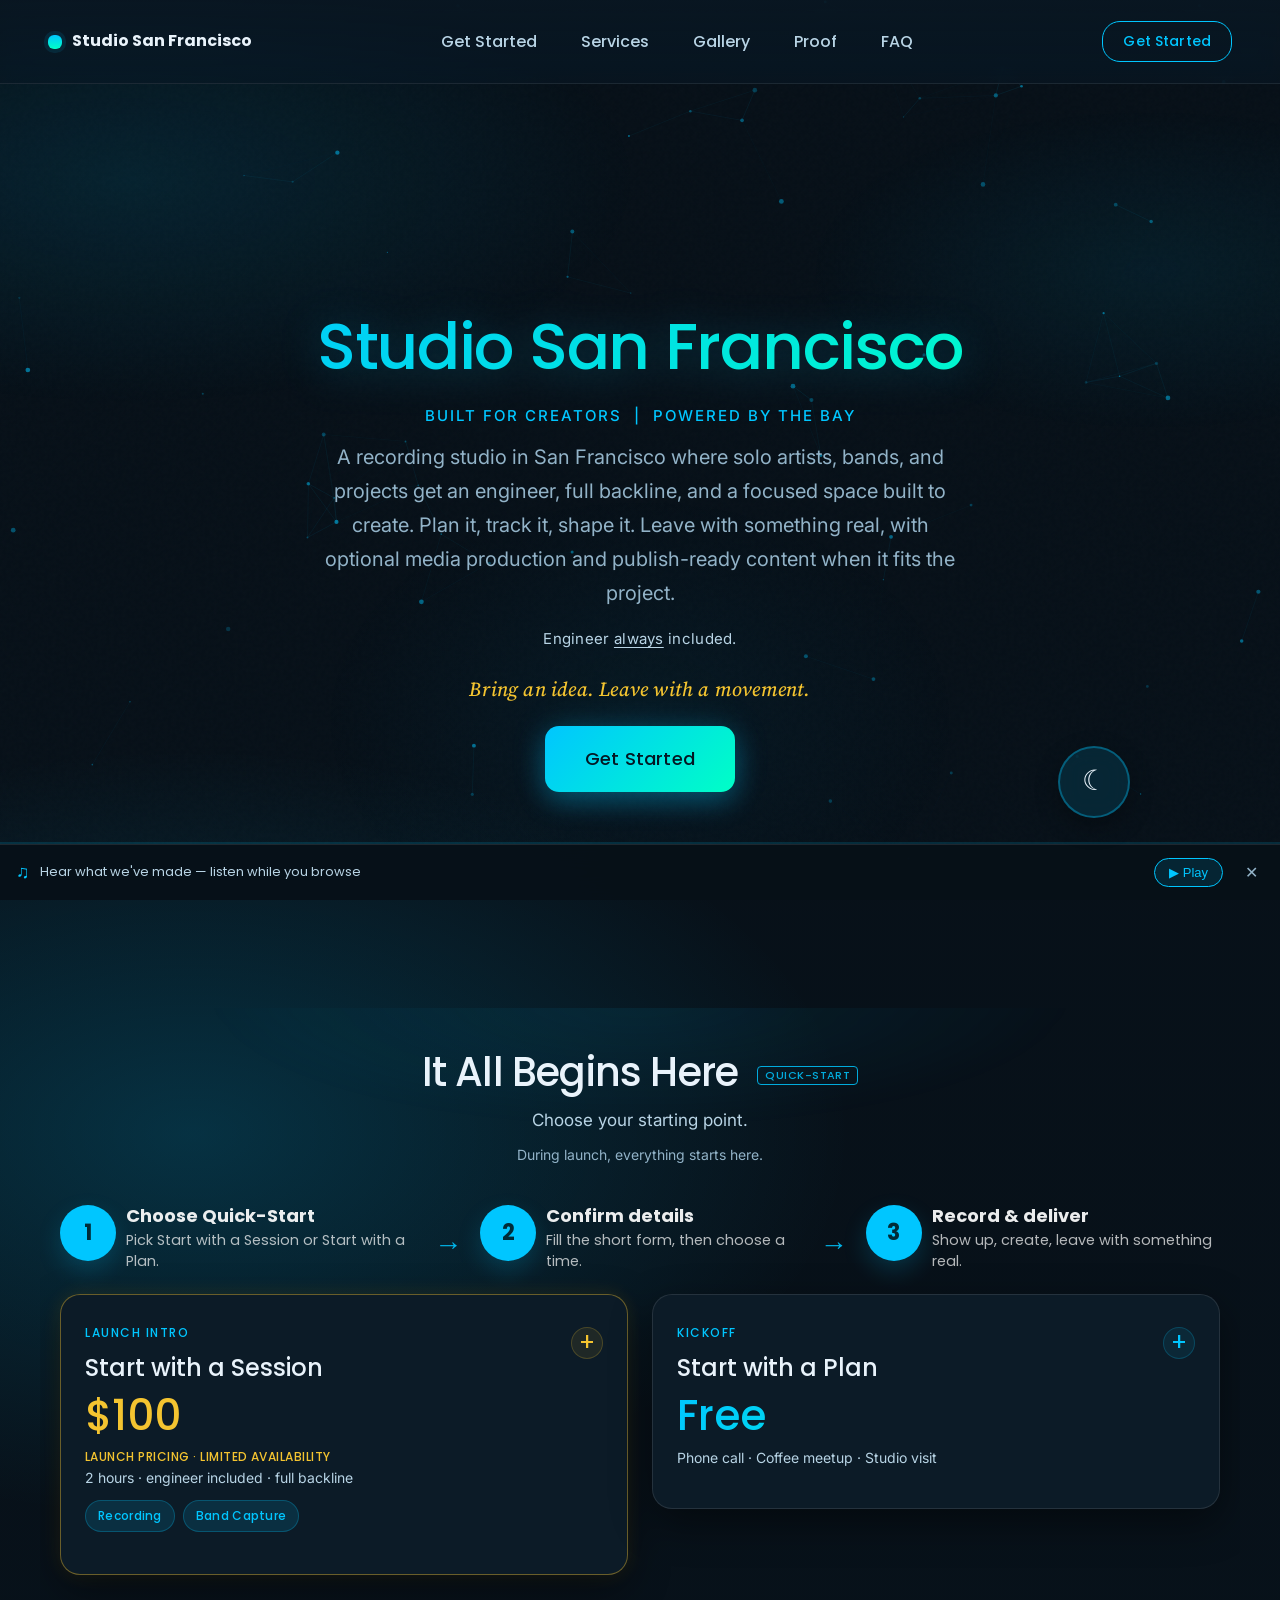
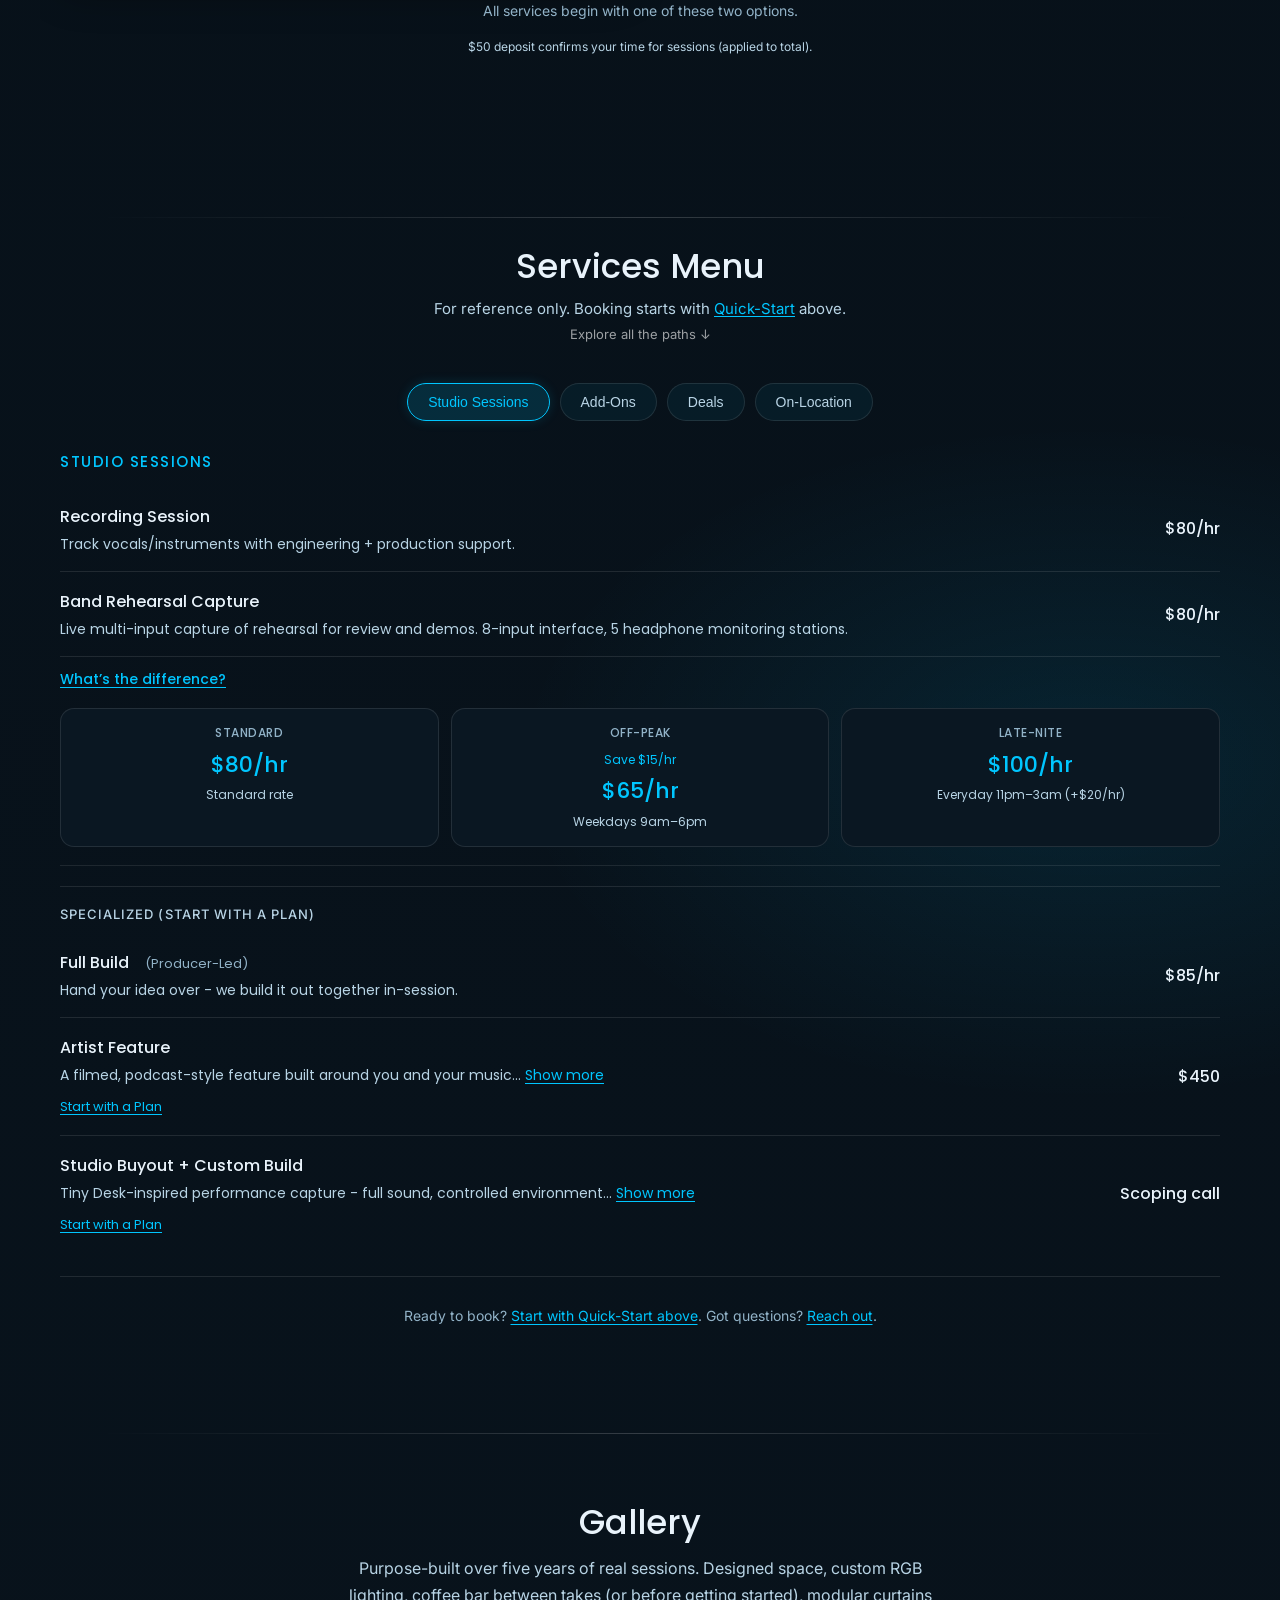
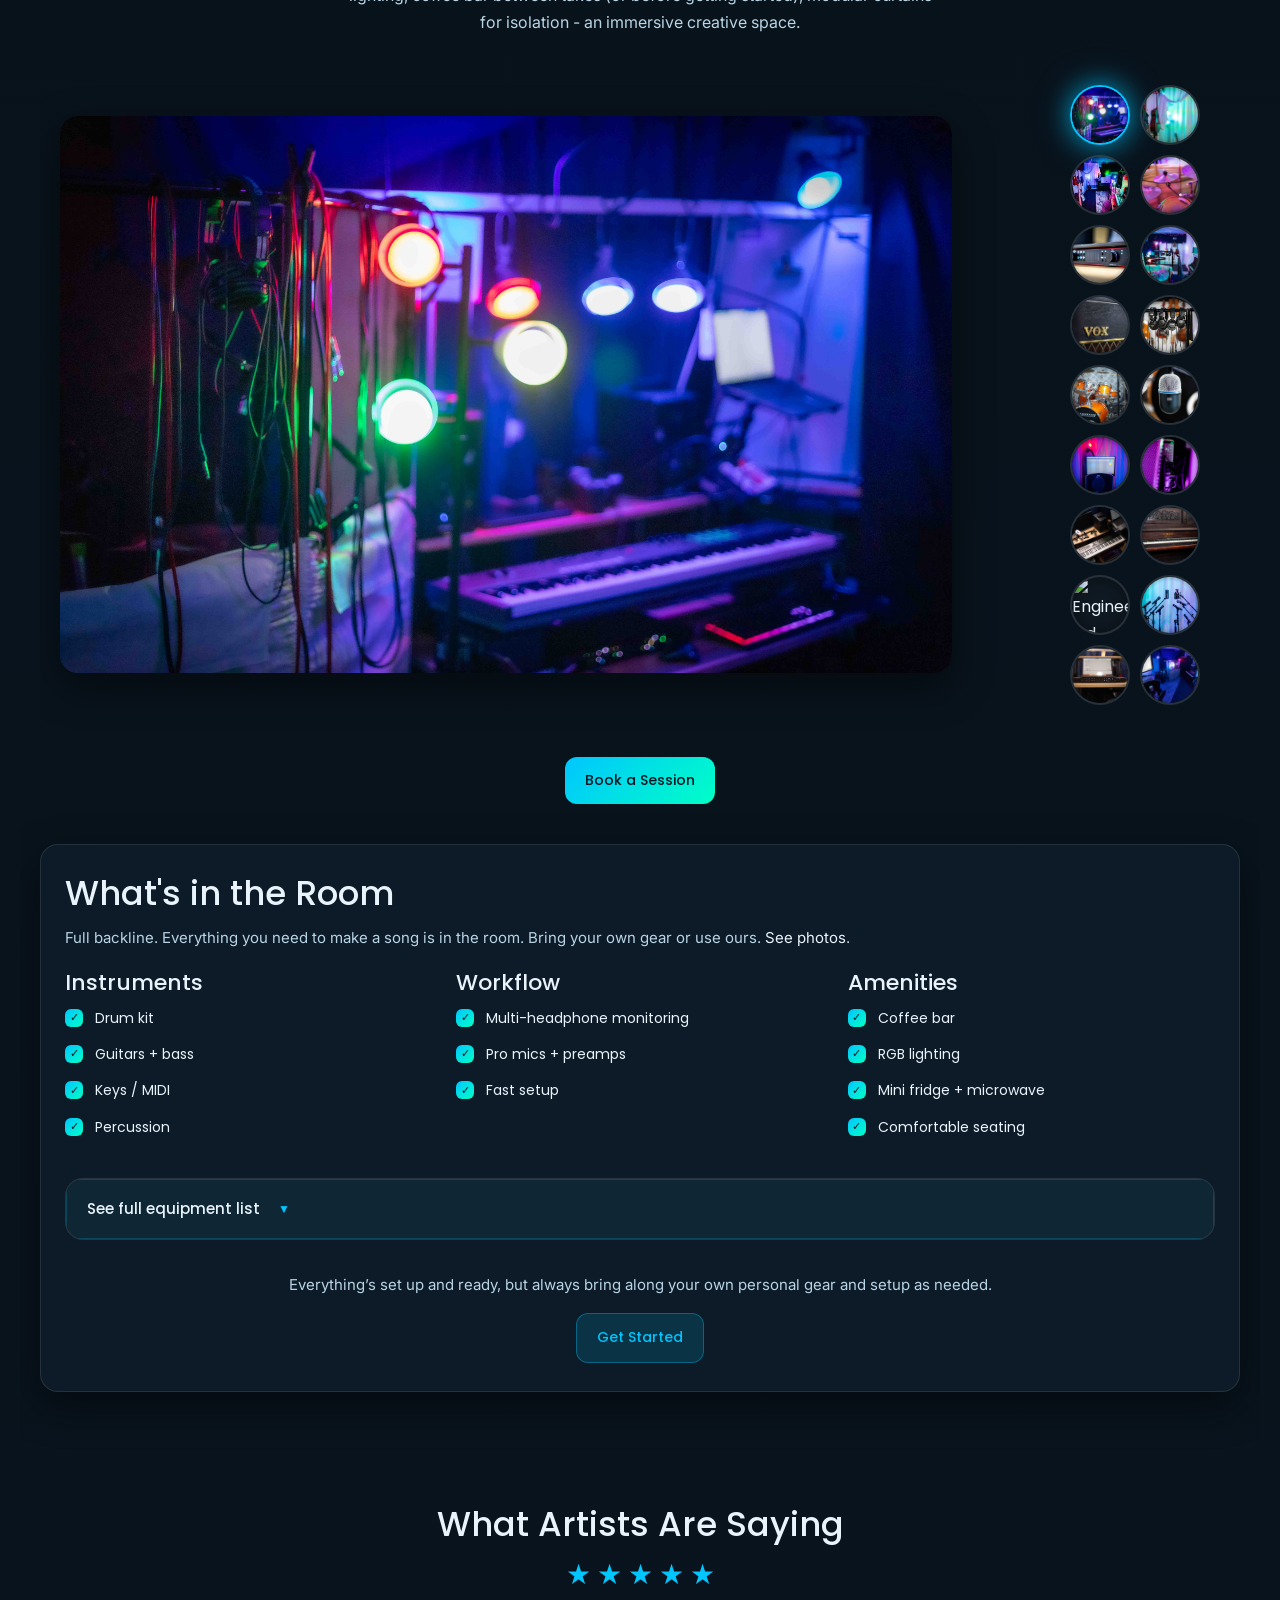
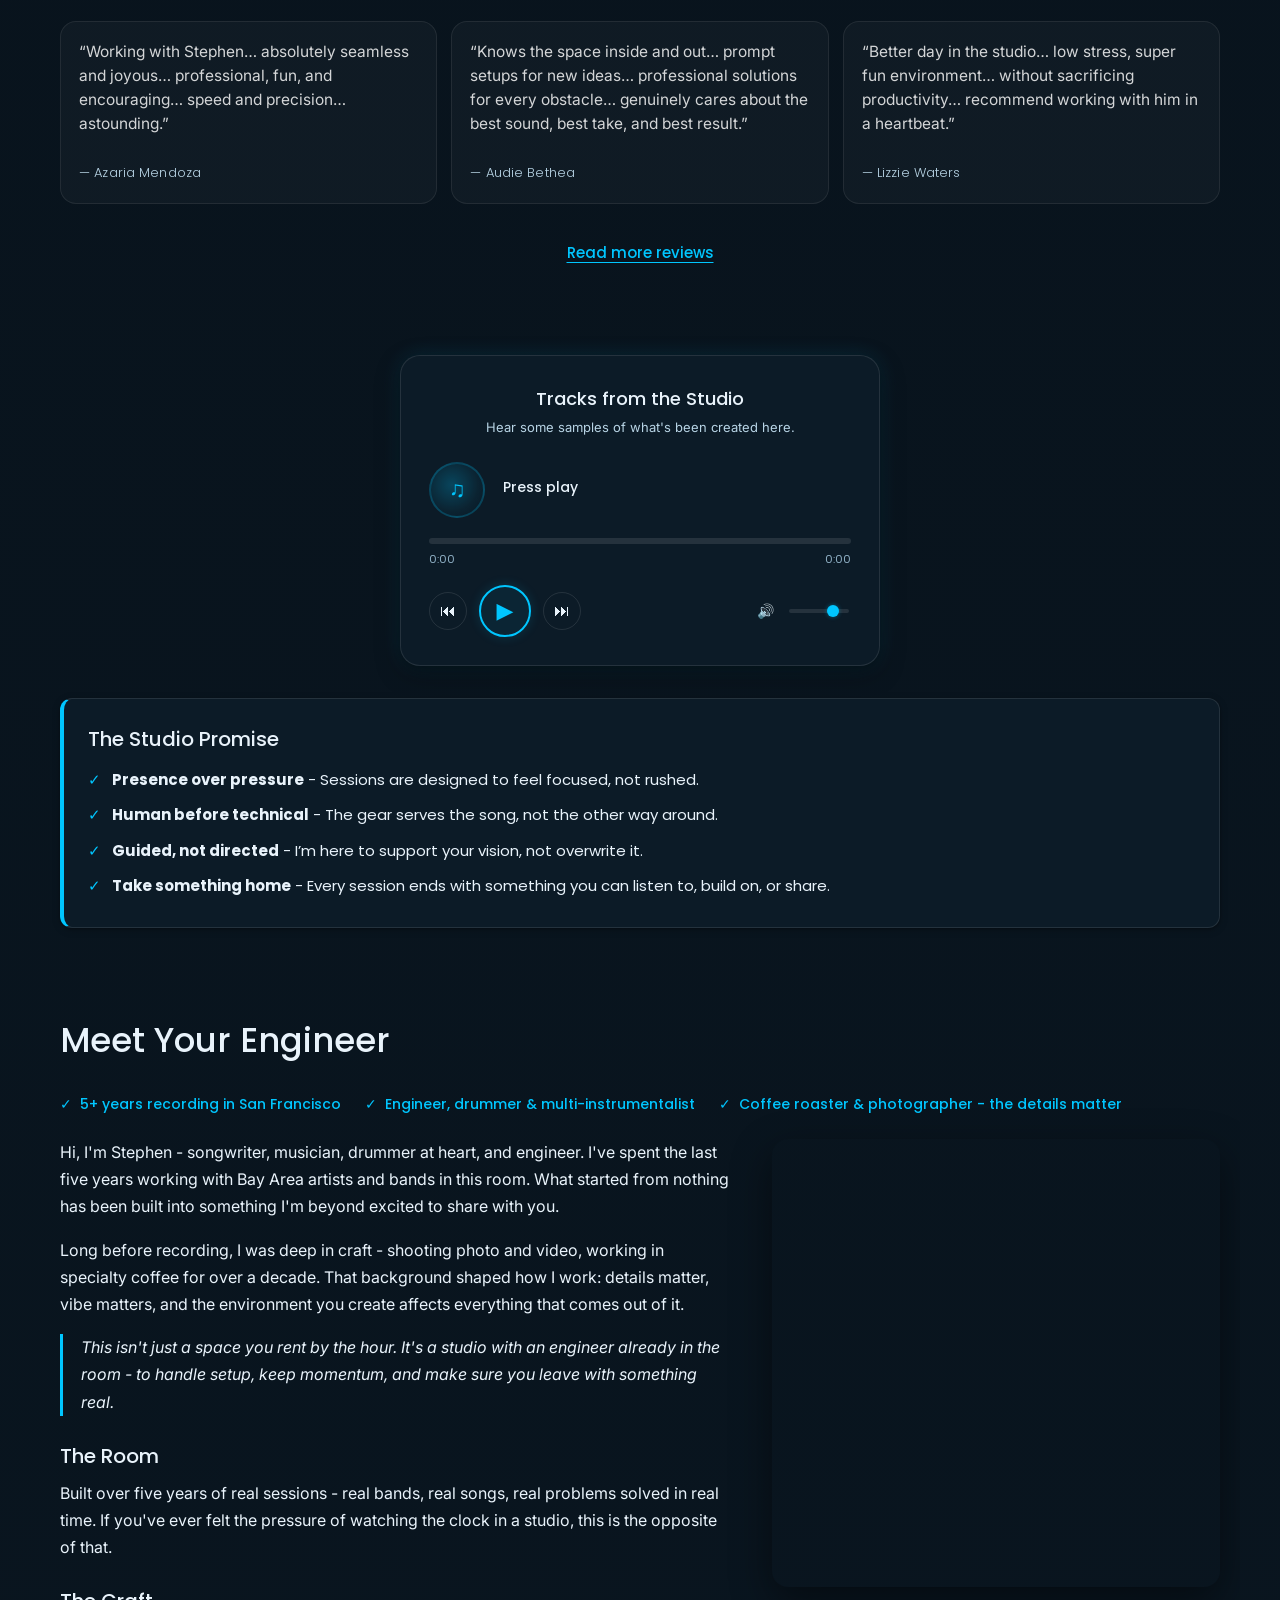
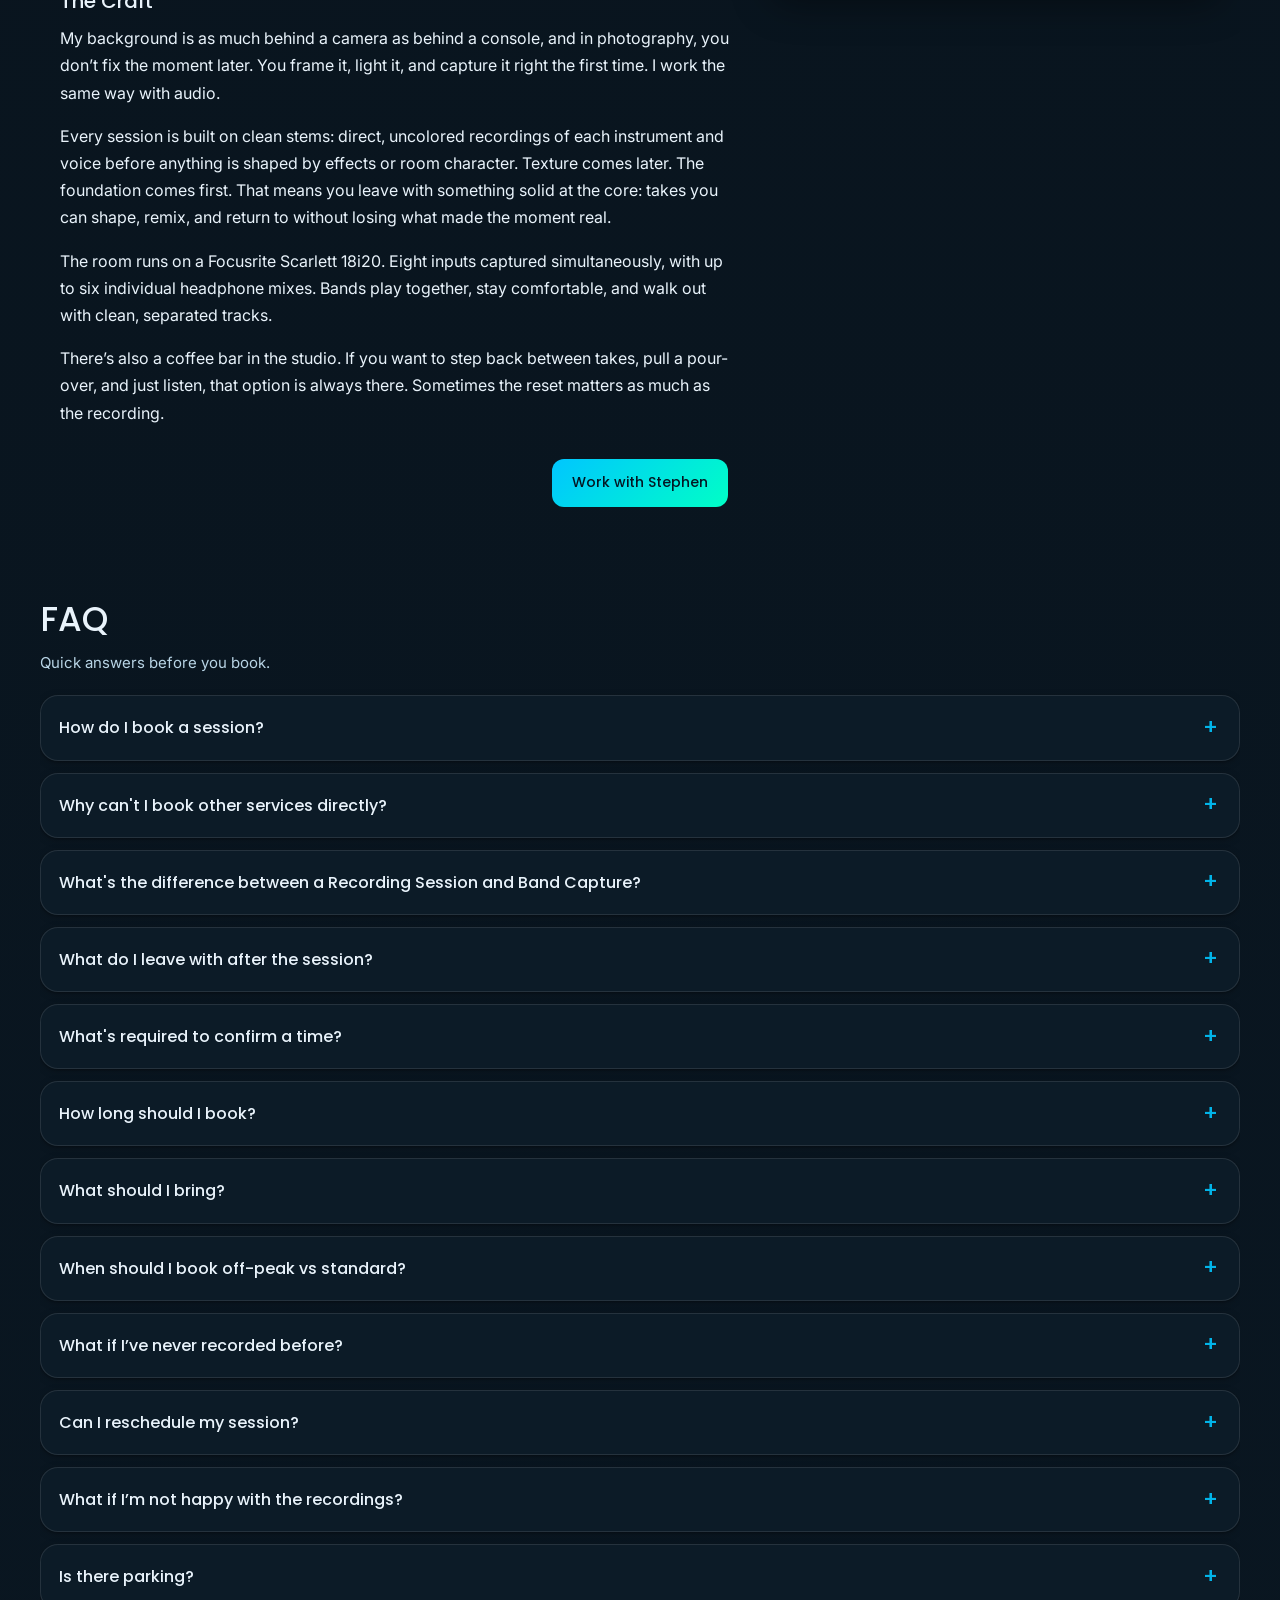
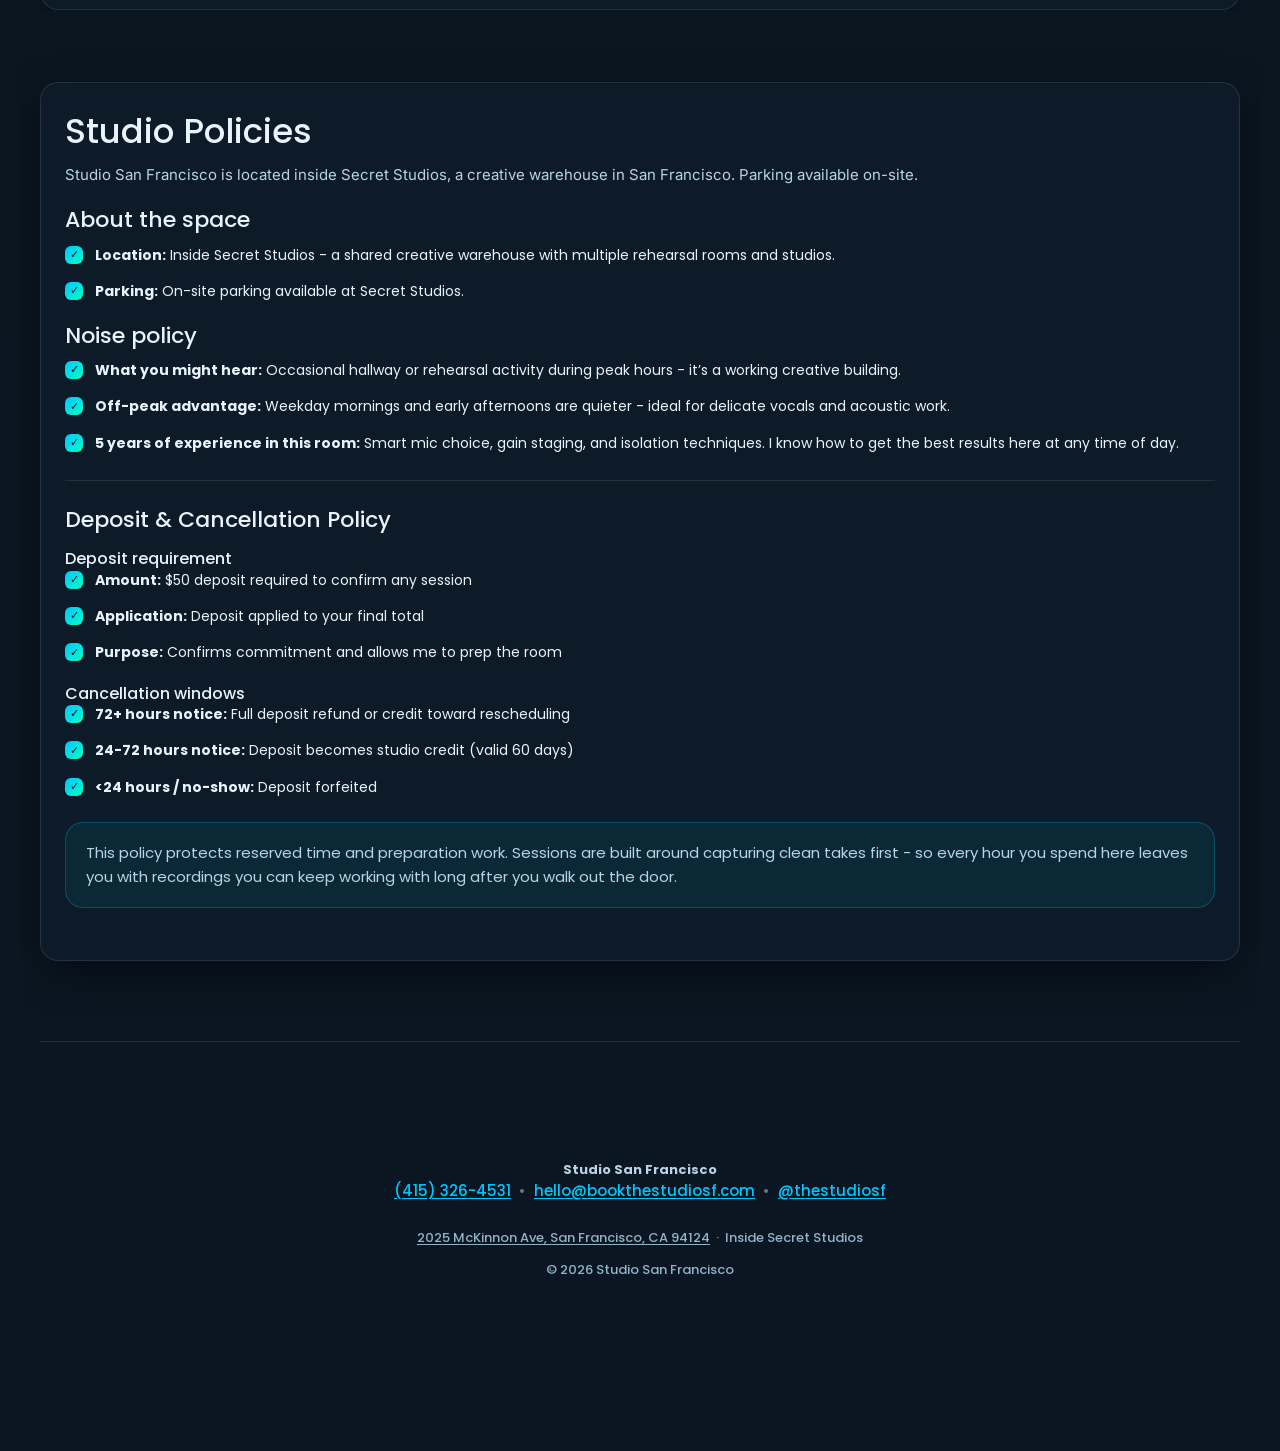
==== commit 2ebadd83: "Add files via upload" ====
--- a/index.html
+++ b/index.html
@@ -943,74 +943,76 @@
 <!-- Primary testimonials (always visible) - strongest first -->
 <div class="testimonial-grid" data-stagger="">
 <div class="testimonial-card">
-<p class="testimonial-text">“Working with Stephen on a music track for a film was absolutely seamless and joyous. His process is professional, fun, and encouraging - and the speed and precision at which he engineers is astounding.”</p>
-<div class="testimonial-meta"><span class="testimonial-name">— Azaria Mendoza</span></div>
+  <p class="testimonial-text">“Working with Stephen… absolutely seamless and joyous… professional, fun, and encouraging… speed and precision… astounding.”</p>
+  <div class="testimonial-meta"><span class="testimonial-name">— Azaria Mendoza</span></div>
 </div>
 <div class="testimonial-card">
-<p class="testimonial-text">“Stephen knows the space inside and out - prompt setups for new ideas, professional solutions for every obstacle. The quality of the recordings makes it clear he genuinely cares about the best sound, best take, and best result.”</p>
-<div class="testimonial-meta"><span class="testimonial-name">— Audie Bethea</span></div>
+  <p class="testimonial-text">“Knows the space inside and out… prompt setups for new ideas… professional solutions for every obstacle… genuinely cares about the best sound, best take, and best result.”</p>
+  <div class="testimonial-meta"><span class="testimonial-name">— Audie Bethea</span></div>
 </div>
 <div class="testimonial-card">
-<p class="testimonial-text">“I couldn’t have asked for a better day in the studio. Stephen creates a low stress, super fun environment without sacrificing productivity - I’d recommend working with him in a heartbeat.”</p>
-<div class="testimonial-meta"><span class="testimonial-name">— Lizzie Waters</span></div>
-</div>
-</div>
+  <p class="testimonial-text">“Better day in the studio… low stress, super fun environment… without sacrificing productivity… recommend working with him in a heartbeat.”</p>
+  <div class="testimonial-meta"><span class="testimonial-name">— Lizzie Waters</span></div>
+</div>
+</div>
+<details class="testimonials-more is-revealed" data-reveal="">
+  <summary class="testimonials-more-btn">Read more reviews</summary>
+  <div class="testimonial-grid testimonial-grid-expanded">
+<div class="testimonial-card">
+  <p class="testimonial-text">“Works through the recording process efficiently… keeps the energy right… leave with takes you’re actually proud of… professional, creative, and relaxed.”</p>
+  <div class="testimonial-meta"><span class="testimonial-name">— Charles Malcolm</span></div>
+</div>
+<div class="testimonial-card">
+  <p class="testimonial-text">“Gave my music live, spontaneous, raw energy… every take feels like a performance… enthusiastic audience… studio musician and engineer.”</p>
+  <div class="testimonial-meta"><span class="testimonial-name">— Jack Frank</span></div>
+</div>
+<div class="testimonial-card">
+  <p class="testimonial-text">“Welcoming, professional, incredibly organized… keeps all our recording files dialed and up to date… huge for getting songs to their best version… genuinely in great hands.”</p>
+  <div class="testimonial-meta"><span class="testimonial-name">— Daniel Ward</span></div>
+</div>
+<div class="testimonial-card">
+  <p class="testimonial-text">“First time in a studio… nervous… he was so supportive it felt natural immediately… patiently helped build my vision… make it come to life.”</p>
+  <div class="testimonial-meta"><span class="testimonial-name">— Marina Ilyas</span></div>
+</div>
+<div class="testimonial-card">
+  <p class="testimonial-text">“Helped my band record our first album… mixed it super tight… worked within our constraints… great drummer, great studio… phenomenal photographer.”</p>
+  <div class="testimonial-meta"><span class="testimonial-name">— Daze Tenneti</span></div>
+</div>
+<div class="testimonial-card">
+  <p class="testimonial-text">“Multi-instrumentalist and songwriter… valuable creative partner… humility to let artists work… passion to put you in your most inspired state.”</p>
+  <div class="testimonial-meta"><span class="testimonial-name">— Joseph Canas</span></div>
+</div>
+<div class="testimonial-card">
+  <p class="testimonial-text">“Incredibly reliable… understands the assignment… calling audibles on the fly… calm, collaborative energy… makes every project run smoother.”</p>
+  <div class="testimonial-meta"><span class="testimonial-name">— Chine Emeahara</span></div>
+</div>
+<div class="testimonial-card">
+  <p class="testimonial-text">“Nervous about recording our podcast… made us completely comfortable… calm, professional, and encouraging… smooth and natural.”</p>
+  <div class="testimonial-meta"><span class="testimonial-name">— Shauvanna Kumar</span></div>
+</div>
+<div class="testimonial-card">
+  <p class="testimonial-text">“Recording our band’s first demo… super flexible and easy to work with… pulled a great mix… made the whole session feel effortless.”</p>
+  <div class="testimonial-meta"><span class="testimonial-name">— Manny LaCarrubba</span></div>
+</div>
+<div class="testimonial-card">
+  <p class="testimonial-text">“Lots of fun… enthusiastic and energetic… knowledge to make high-quality recordings… run great jam sessions.”</p>
+  <div class="testimonial-meta"><span class="testimonial-name">— Amine Mohamad</span></div>
+</div>
+<div class="testimonial-card">
+  <p class="testimonial-text">“Friend and fellow musician… offers his musicianship… gives you the space… find the feel and sound you hear in your head.”</p>
+  <div class="testimonial-meta"><span class="testimonial-name">— Demian Ibarra</span></div>
+</div>
+  </div>
+  <button class="testimonials-hide-btn" id="hideReviewsBtn" type="button">Hide reviews</button>
+</details>
+  <div class="testimonials-spacer" aria-hidden="true"></div>
 <!-- Expandable additional testimonials -->
-<details class="testimonials-more" data-reveal="">
-<summary class="testimonials-more-btn">Read more reviews</summary>
-<div class="testimonial-grid testimonial-grid-expanded">
-<div class="testimonial-card">
-<p class="testimonial-text">“Stephen is great at working through the recording process efficiently while keeping the energy right in the room. He makes sure you leave with takes you’re actually proud of - professional, creative, and relaxed.”</p>
-<div class="testimonial-meta"><span class="testimonial-name">— Charles Malcolm</span></div>
-</div>
-<div class="testimonial-card">
-<p class="testimonial-text">“Stephen’s studio gave my music live, spontaneous, raw energy. Every take feels like a performance because he’s as much an enthusiastic audience as he is a studio musician and engineer.”</p>
-<div class="testimonial-meta"><span class="testimonial-name">— Jack Frank</span></div>
-</div>
-<div class="testimonial-card">
-<p class="testimonial-text">“Welcoming, professional, and incredibly organized - Stephen keeps all our recording files dialed and up to date, which has been huge for getting songs to their best version. A talented multi-instrumentalist too, and your project is genuinely in great hands.”</p>
-<div class="testimonial-meta"><span class="testimonial-name">— Daniel Ward</span></div>
-</div>
-<div class="testimonial-card">
-<p class="testimonial-text">“First time in a studio and I was nervous, but Stephen was so supportive it felt natural immediately. He came up with great ideas and patiently helped build on my vision to make it come to life.”</p>
-<div class="testimonial-meta"><span class="testimonial-name">— Marina Ilyas</span></div>
-</div>
-<div class="testimonial-card">
-<p class="testimonial-text">“Stephen helped my band record our first album, mixed it super tight, and worked within our constraints to make it come out great. Great drummer, great studio - and a phenomenal photographer.”</p>
-<div class="testimonial-meta"><span class="testimonial-name">— Daze Tenneti</span></div>
-</div>
-<div class="testimonial-card">
-<p class="testimonial-text">“His skill as a multi-instrumentalist and songwriter, paired with his taste, makes him a valuable creative partner. He has the humility to let artists work and the passion to put you in your most inspired state.”</p>
-<div class="testimonial-meta"><span class="testimonial-name">— Joseph Canas</span></div>
-</div>
-<div class="testimonial-card">
-<p class="testimonial-text">“Stephen is incredibly reliable and always understands the assignment without needing much back and forth. He’s especially strong at calling audibles on the fly and brings a calm, collaborative energy that makes every project run smoother.”</p>
-<div class="testimonial-meta"><span class="testimonial-name">— Chine Emeahara</span></div>
-</div>
-<div class="testimonial-card">
-<p class="testimonial-text">“I was honestly nervous about recording our podcast, but Stephen made us completely comfortable from the start. His energy was calm, professional, and encouraging - the whole experience felt smooth and natural.”</p>
-<div class="testimonial-meta"><span class="testimonial-name">— Shauvanna Kumar</span></div>
-</div>
-<div class="testimonial-card">
-<p class="testimonial-text">“Stephen was awesome for recording our band’s first demo - super flexible and easy to work with. He pulled a great mix out of our tiny rehearsal space and made the whole session feel effortless.”</p>
-<div class="testimonial-meta"><span class="testimonial-name">— Manny LaCarrubba</span></div>
-</div>
-<div class="testimonial-card">
-<p class="testimonial-text">“Working with Stephen was lots of fun - very enthusiastic and energetic. He has the knowledge to make high-quality recordings and run great jam sessions in the studio.”</p>
-<div class="testimonial-meta"><span class="testimonial-name">— Amine Mohamad</span></div>
-</div>
-<div class="testimonial-card">
-<p class="testimonial-text">“Stephen is a friend and a fellow musician. Working with him he offers his musicianship, he gives you the space necessary to find the feel and sound you hear in your head.”</p>
-<div class="testimonial-meta"><span class="testimonial-name">— Demian Ibarra</span></div>
-</div>
-</div>
-<button class="testimonials-hide-btn" id="hideReviewsBtn" type="button">Hide reviews</button>
-</details>
+
 <!-- Audio Player -->
 <div class="sp" data-reveal="" id="studioPlayer">
 <div class="sp-head">
-<h3>Hear What We've Made</h3>
-<p>Tracks from sessions at Studio San Francisco.</p>
+<h3>Tracks from the Studio</h3>
+<p>Hear some samples of what's been created here.</p>
 </div>
 <div class="sp-display">
 <div class="sp-disc" id="spDisc"><span class="sp-disc-note">&#9835;</span></div>
@@ -1306,7 +1308,7 @@
 <p><strong>Included:</strong></p>
 <ul>
 <li>Up to 75 minutes on-site</li>
-<li>15 edited photos (exactly 15)</li>
+<li>15 edited photos</li>
 <li>3 vertical clips (10–20 seconds)</li>
 <li>Delivered within 7 days</li>
 <li>San Francisco only (outside SF quoted separately)</li>
--- a/styles.css
+++ b/styles.css
@@ -4510,3 +4510,60 @@
 .qs-card-footnote{
   margin-top: 10px;
 }
+
+
+/* Testimonials: reduce card heaviness, more elegant */
+.testimonial-grid{
+  gap: 14px;
+}
+.testimonial-card{
+  background: rgba(255,255,255,0.03);
+  border: 1px solid rgba(255,255,255,0.08);
+  border-radius: 16px;
+  padding: 18px 18px;
+  box-shadow: none;
+}
+.testimonial-text{
+  font-size: 15.5px;
+  line-height: 1.55;
+  color: rgba(255,255,255,0.82);
+}
+.testimonial-meta{
+  margin-top: 10px;
+  color: rgba(255,255,255,0.62);
+}
+.testimonials-more{
+  margin-top: 14px;
+}
+.testimonials-more-btn{
+  color: var(--accent);
+  font-weight: 500;
+  list-style: none;
+  cursor: pointer;
+  text-decoration: underline;
+  text-underline-offset: 4px;
+}
+.testimonials-more-btn::-webkit-details-marker{
+  display:none;
+}
+.testimonials-hide-btn{
+  margin-top: 14px;
+  background: transparent;
+  border: 1px solid rgba(255,255,255,0.12);
+  border-radius: 12px;
+  color: rgba(255,255,255,0.78);
+  padding: 10px 14px;
+  cursor: pointer;
+}
+.testimonials-hide-btn:hover{
+  border-color: rgba(255,255,255,0.20);
+}
+
+
+/* Spacer after top testimonials (keeps breathing room before the player) */
+.testimonials-spacer{
+  height: 54px;
+}
+@media (max-width: 720px){
+  .testimonials-spacer{ height: 42px; }
+}
--- a/styles.css
+++ b/styles.css
@@ -4510,3 +4510,60 @@
 .qs-card-footnote{
   margin-top: 10px;
 }
+
+
+/* Testimonials: reduce card heaviness, more elegant */
+.testimonial-grid{
+  gap: 14px;
+}
+.testimonial-card{
+  background: rgba(255,255,255,0.03);
+  border: 1px solid rgba(255,255,255,0.08);
+  border-radius: 16px;
+  padding: 18px 18px;
+  box-shadow: none;
+}
+.testimonial-text{
+  font-size: 15.5px;
+  line-height: 1.55;
+  color: rgba(255,255,255,0.82);
+}
+.testimonial-meta{
+  margin-top: 10px;
+  color: rgba(255,255,255,0.62);
+}
+.testimonials-more{
+  margin-top: 14px;
+}
+.testimonials-more-btn{
+  color: var(--accent);
+  font-weight: 500;
+  list-style: none;
+  cursor: pointer;
+  text-decoration: underline;
+  text-underline-offset: 4px;
+}
+.testimonials-more-btn::-webkit-details-marker{
+  display:none;
+}
+.testimonials-hide-btn{
+  margin-top: 14px;
+  background: transparent;
+  border: 1px solid rgba(255,255,255,0.12);
+  border-radius: 12px;
+  color: rgba(255,255,255,0.78);
+  padding: 10px 14px;
+  cursor: pointer;
+}
+.testimonials-hide-btn:hover{
+  border-color: rgba(255,255,255,0.20);
+}
+
+
+/* Spacer after top testimonials (keeps breathing room before the player) */
+.testimonials-spacer{
+  height: 54px;
+}
+@media (max-width: 720px){
+  .testimonials-spacer{ height: 42px; }
+}
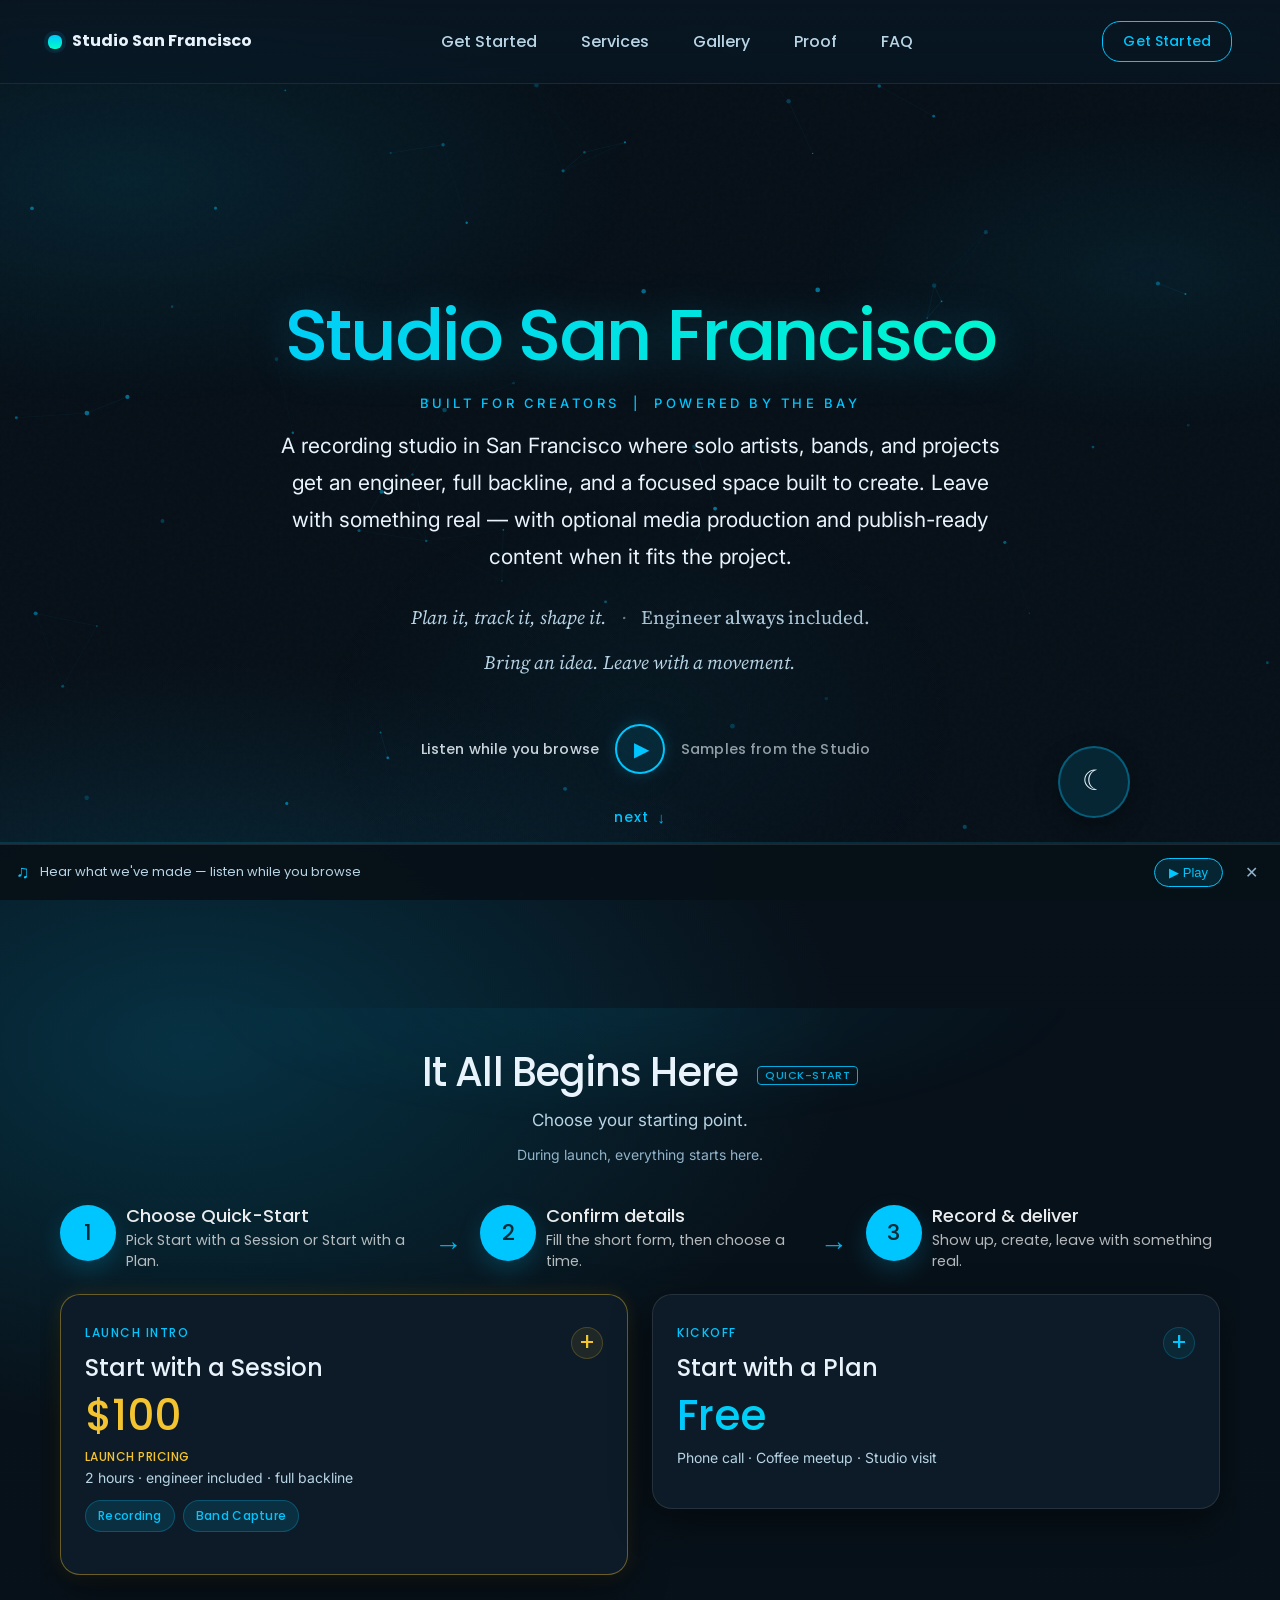
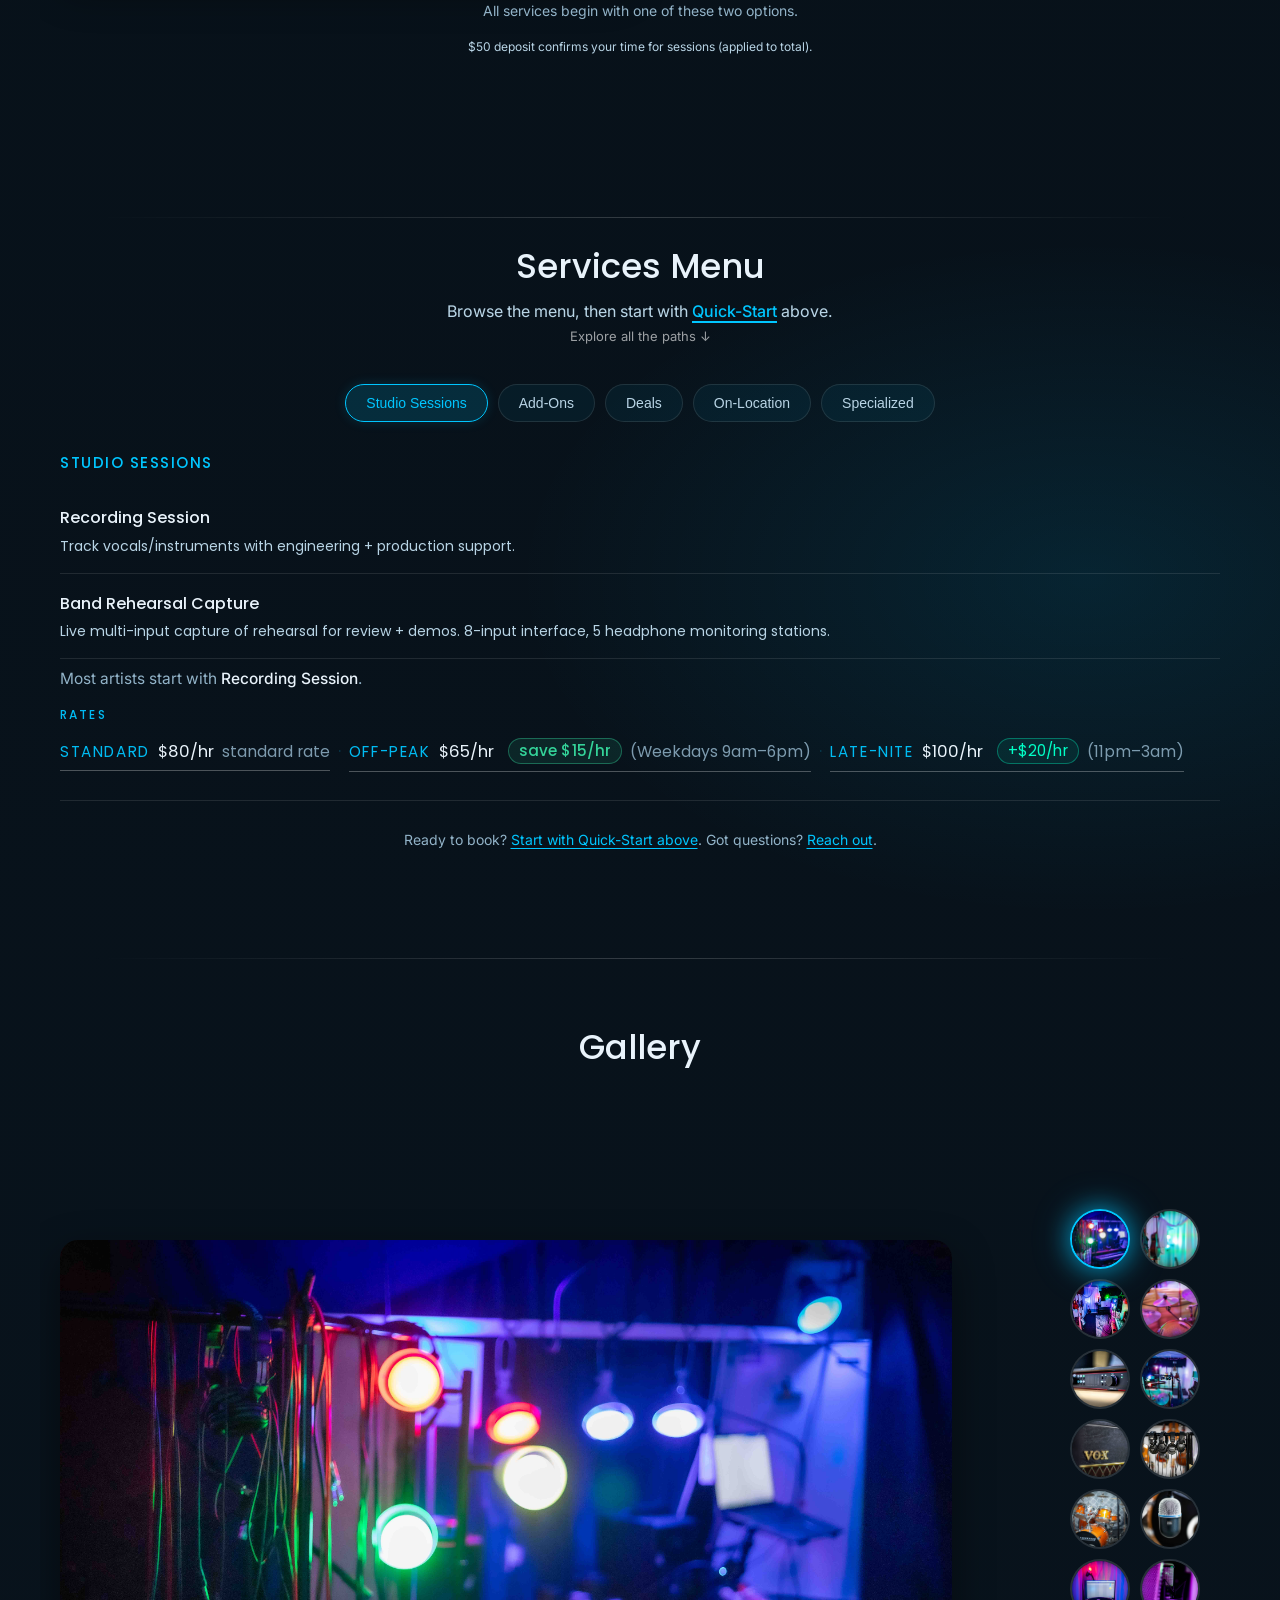
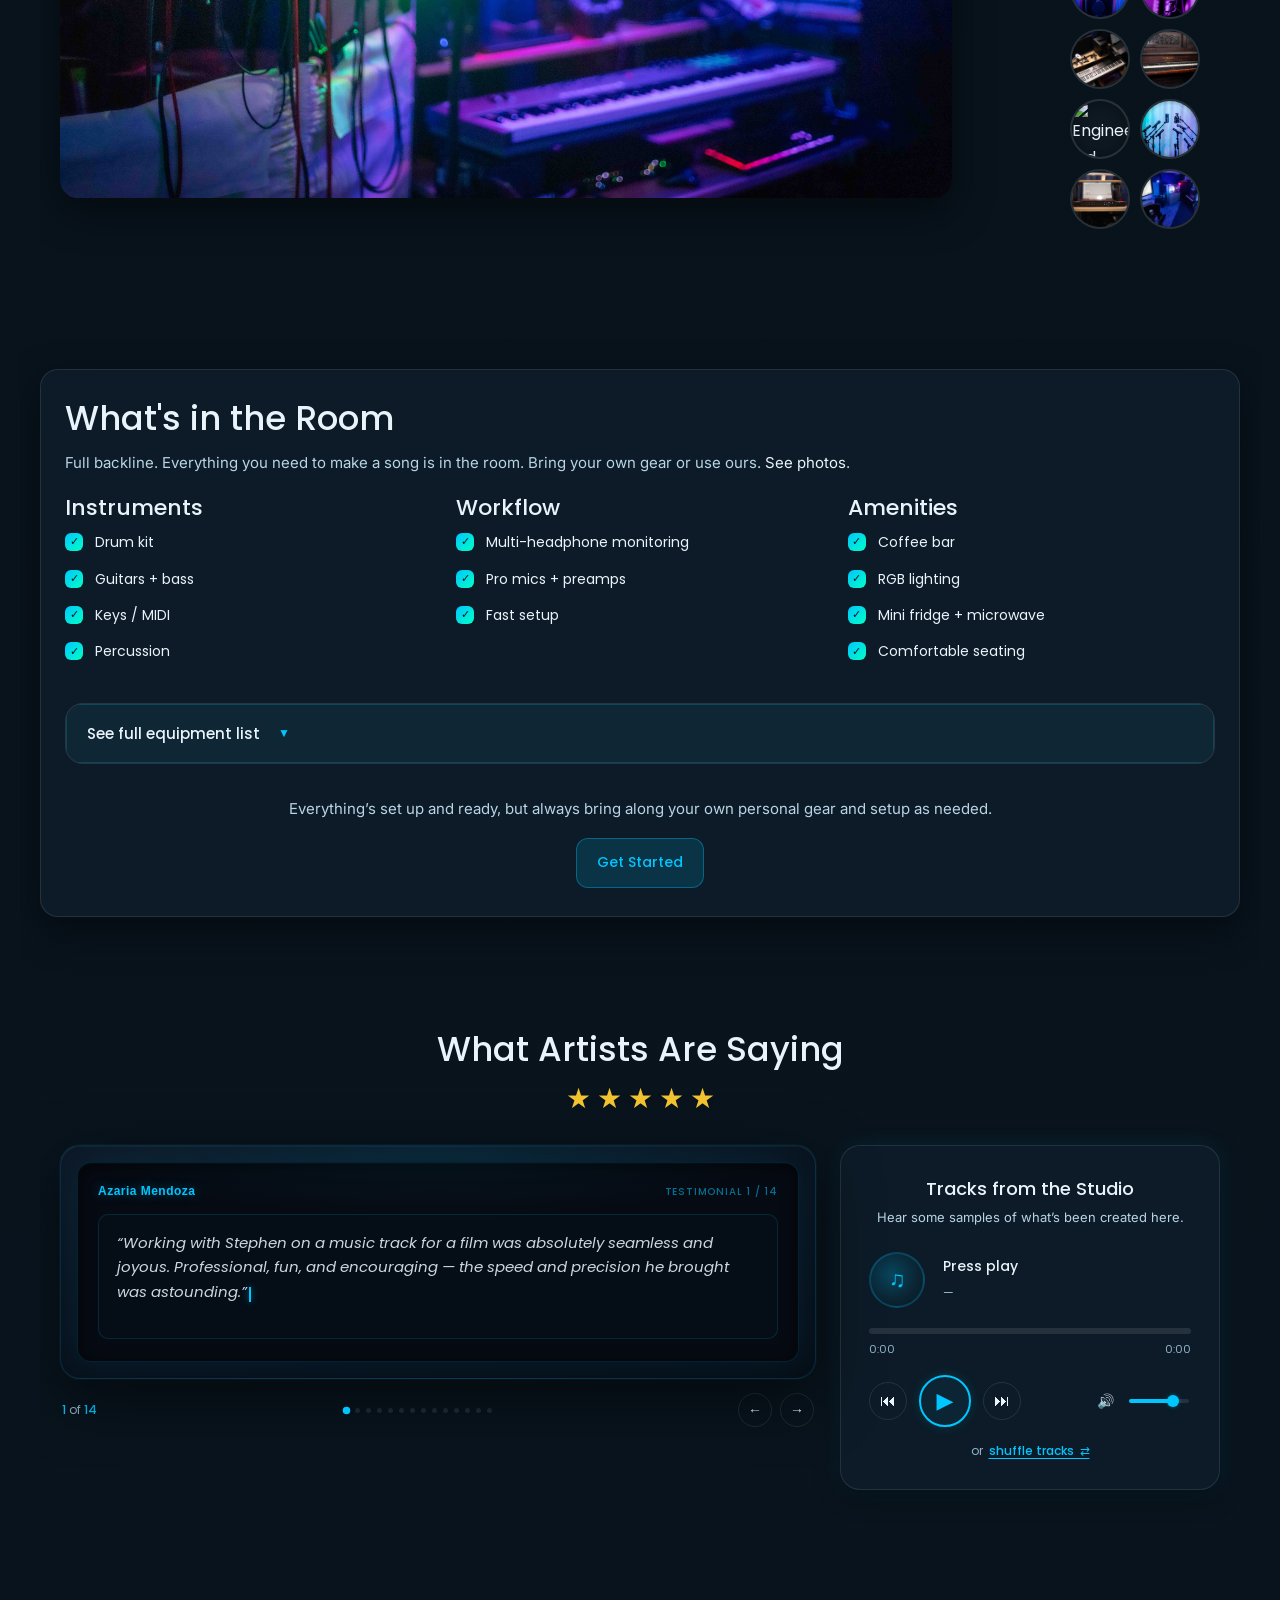
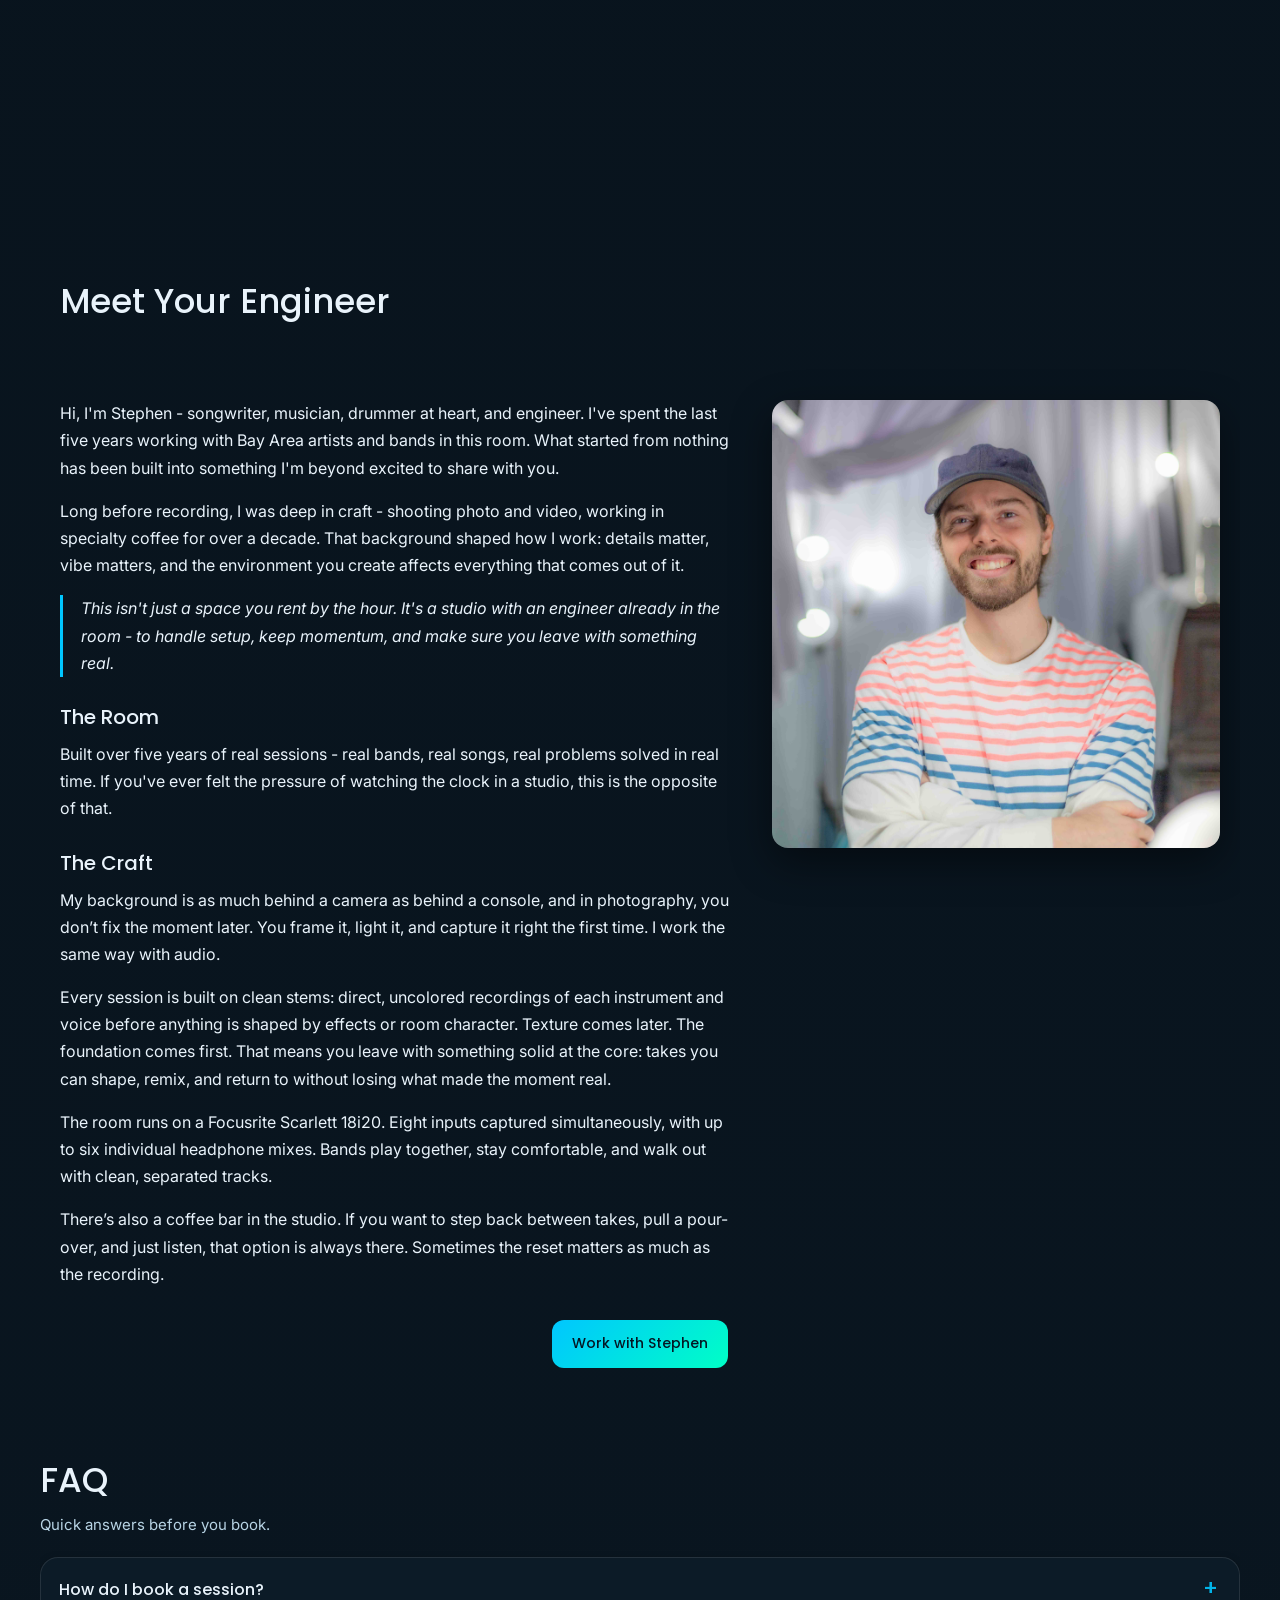
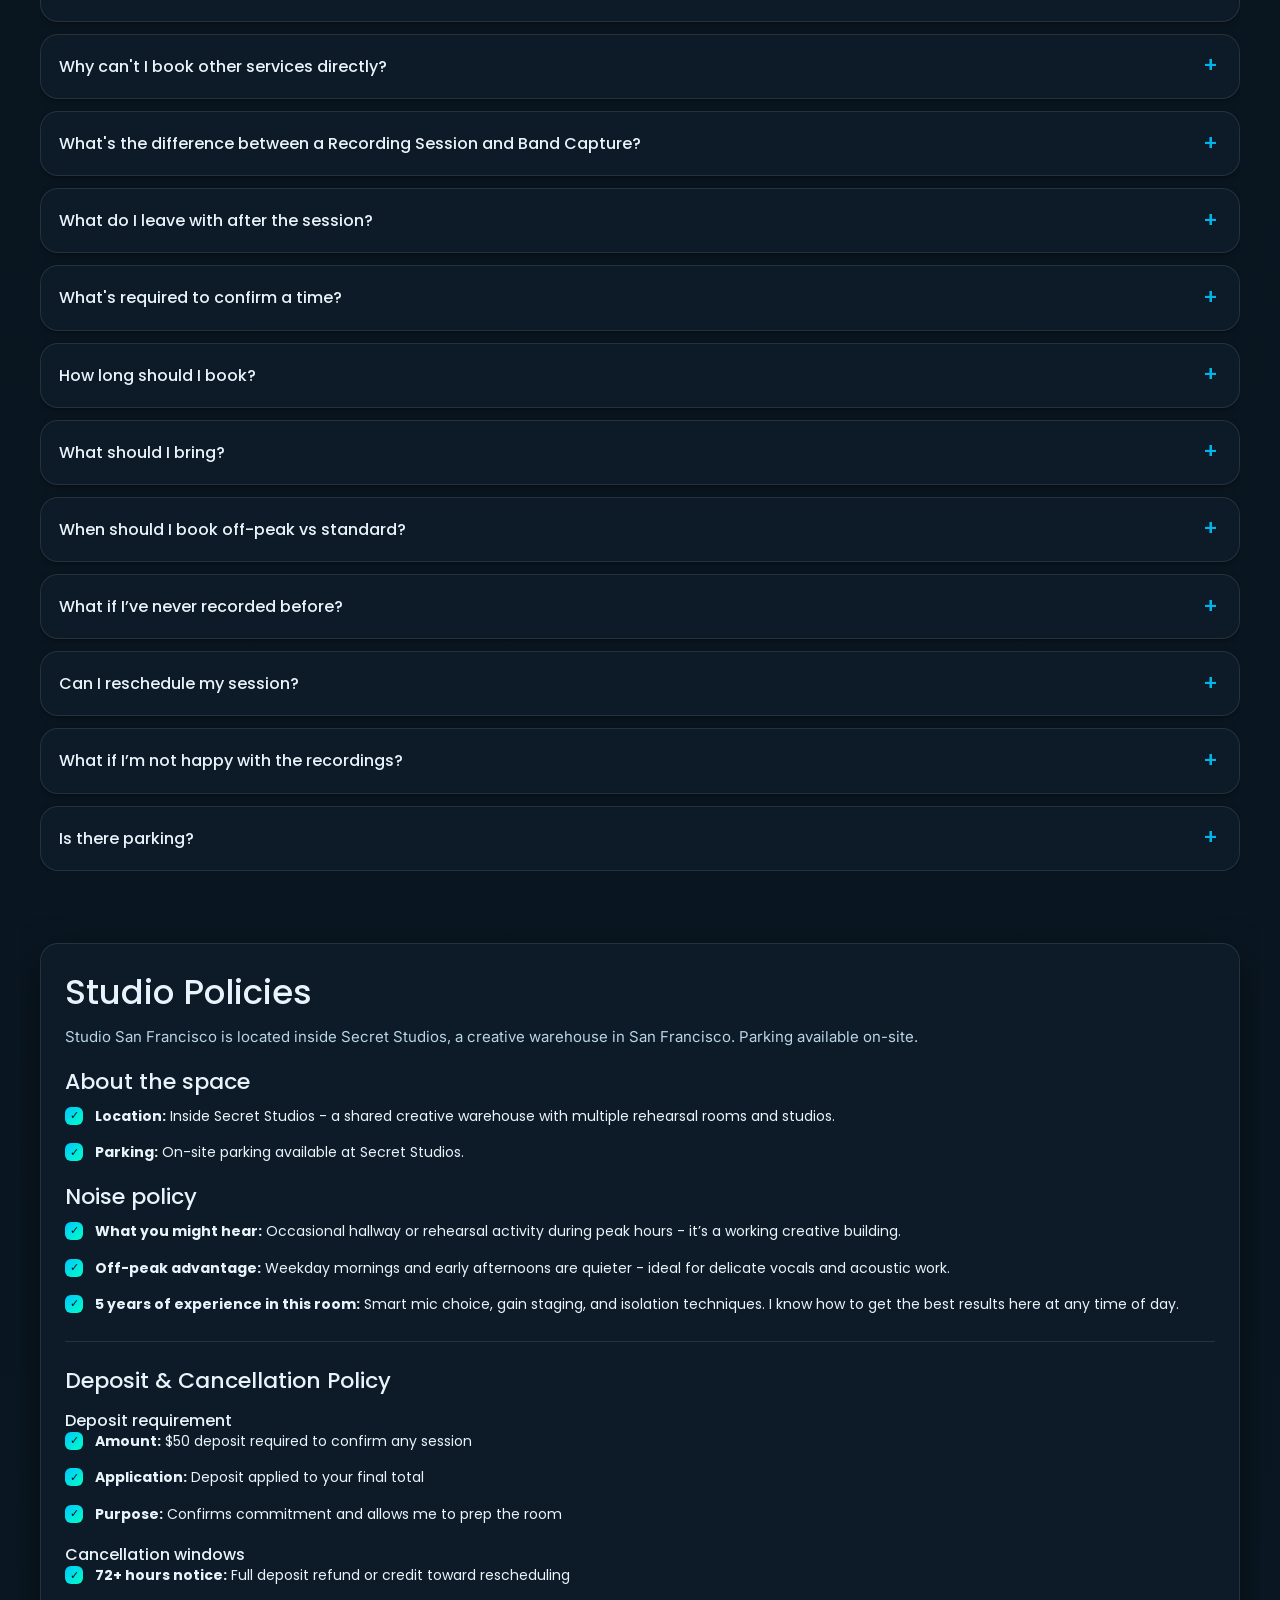
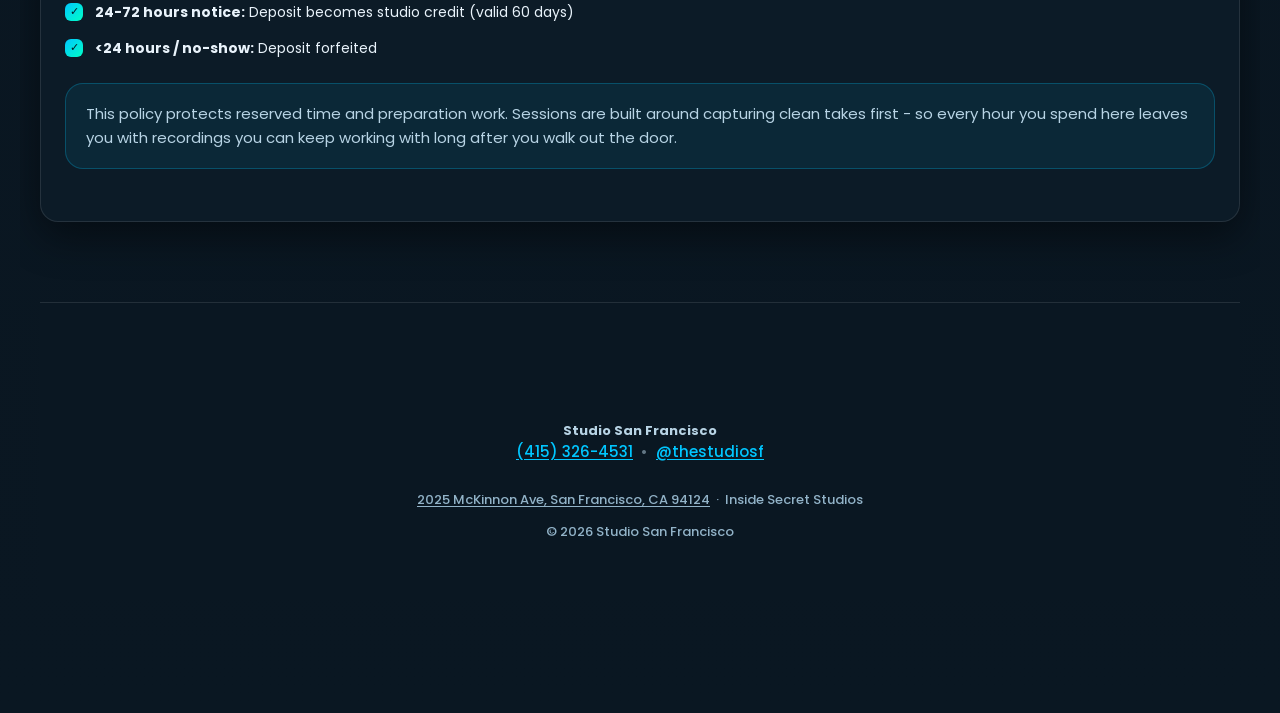
==== commit 652859fe: "Add files via upload big deploy update after a couple days of nonstop work" ====
--- a/index.html
+++ b/index.html
@@ -2,6 +2,15 @@
 
 <html data-theme="dark" lang="en">
 <head>
+<!-- Google tag (gtag.js) -->
+<script async src="https://www.googletagmanager.com/gtag/js?id=G-ZKSHE7V4MH"></script>
+<script>
+  window.dataLayer = window.dataLayer || [];
+  function gtag(){dataLayer.push(arguments);}
+  gtag('js', new Date());
+
+  gtag('config', 'G-ZKSHE7V4MH');
+</script>
 <meta charset="utf-8"/>
 <meta content="width=device-width, initial-scale=1, viewport-fit=cover" name="viewport"/>
 <meta content="#00c6ff" name="theme-color"/>
@@ -14,22 +23,23 @@
 <link href="https://www.bookthestudiosf.com/" rel="canonical"/>
 <!-- Favicons -->
 <link rel="icon" href="data:image/svg+xml,<svg xmlns='http://www.w3.org/2000/svg' viewBox='0 0 100 100'><text y='.9em' font-size='90'>🎙</text></svg>"/>
+<link rel="apple-touch-icon" href="/apple-touch-icon.png"/>
 <!-- Open Graph / Facebook -->
 <meta content="Studio San Francisco | Recording Sessions &amp; Artist Passes in SF" property="og:title"/>
 <meta content="Recording studio in San Francisco. Engineer-led sessions from $100, artist passes, band capture, and live show photography." property="og:description"/>
 <meta content="website" property="og:type"/>
 <meta content="https://www.bookthestudiosf.com/" property="og:url"/>
-<meta content="https://www.bookthestudiosf.com/assets/stephen-in-studio.jpg" property="og:image"/>
+<meta content="https://www.bookthestudiosf.com/images/studio-1.jpg" property="og:image"/>
 <meta content="1200" property="og:image:width"/>
 <meta content="630" property="og:image:height"/>
-<meta content="Stephen recording at Studio San Francisco" property="og:image:alt"/>
+<meta content="Studio San Francisco main room" property="og:image:alt"/>
 <meta content="Studio San Francisco" property="og:site_name"/>
 <meta content="en_US" property="og:locale"/>
 <!-- Twitter -->
 <meta content="summary_large_image" name="twitter:card"/>
 <meta content="Studio San Francisco | Recording Sessions &amp; Artist Passes in SF" name="twitter:title"/>
 <meta content="Recording studio in San Francisco. Engineer-led sessions from $100, artist passes, band capture, and live show photography." name="twitter:description"/>
-<meta content="https://www.bookthestudiosf.com/assets/stephen-in-studio.jpg" name="twitter:image"/>
+<meta content="https://www.bookthestudiosf.com/images/studio-1.jpg" name="twitter:image"/>
 <!-- Author -->
 <meta content="Stephen" name="author"/>
 <!-- Geo Tags -->
@@ -65,10 +75,12 @@
     "hasMap": "https://maps.google.com/?q=2025+McKinnon+Ave,+San+Francisco,+CA+94124",
     "areaServed": ["San Francisco Bay Area", "San Francisco", "Oakland", "Daly City"],
     "sameAs": [
-      "https://www.instagram.com/thestudiosf/"
+      "https://www.instagram.com/thestudiosf/",
+      "https://www.yelp.com/biz/studio-san-francisco-san-francisco",
+      "https://maps.app.goo.gl/PpWS9N8rpbf1C26c8"
     ],
     "openingHours": "Mo-Su 09:00-21:00",
-    "image": "https://www.bookthestudiosf.com/assets/stephen-in-studio.jpg",
+    "image": "https://www.bookthestudiosf.com/images/studio-1.jpg",
     "founder": {
       "@type": "Person",
       "name": "Stephen",
@@ -266,13 +278,22 @@
 <section class="hero-section" id="home">
 <h1 class="hero-title" data-reveal="">Studio San Francisco</h1>
 <p class="hero-kicker" data-reveal="">Built for creators  |  Powered by the Bay</p>
-<p class="hero-tagline" data-reveal="">A recording studio in San Francisco where solo artists, bands, and projects get an engineer, full backline, and a focused space built to create. Plan it, track it, shape it. Leave with something real, with optional media production and publish-ready content when it fits the project.</p>
-<p class="hero-engineer-note" data-reveal="">Engineer <span class="always-underline">always</span> included.</p>
-<p class="hero-motto" data-reveal="">Bring an idea. Leave with a movement.</p>
-<!-- Primary CTA pair -->
-<div class="hero-cta-pair" data-reveal="">
-<a class="hero-primary-cta" href="#quick-start">Get Started</a>
-</div>
+
+<p class="hero-tagline" data-reveal="">A recording studio in San Francisco where solo artists, bands, and projects get an engineer, full backline, and a focused space built to create. Leave with something real — with optional media production and publish-ready content when it fits the project.</p>
+<p class="hero-rhythm" data-reveal=""><span class="hero-rhythm-phrase">Plan it, track it, shape it.</span><span class="hero-rhythm-sep"> · </span><span class="hero-engineer-inline">Engineer <span class="hero-always">always</span> included.</span></p>
+<p class="hero-rhythm hero-rhythm-secondary" data-reveal="">Bring an idea. Leave with a movement.</p>
+
+<!-- Hero play prompt — triggers mini-player, then fades away -->
+<div class="hero-listen" id="heroListen" data-reveal="">
+  <span class="hero-listen-pre">Listen while you browse</span>
+  <button class="hero-play-btn" id="heroPlayBtn" type="button" aria-label="Play studio samples">
+    <span class="hero-play-icon" aria-hidden="true">&#9654;</span>
+  </button>
+  <span class="hero-listen-post">Samples from the Studio</span>
+</div>
+
+<a class="hero-next" href="#quick-start" data-reveal="">next <span aria-hidden="true">↓</span></a>
+
 <p class="hero-seo">Recording studio in San Francisco</p>
 </section>
 <!-- ═══════════════════════════════════════════════════════════════
@@ -322,7 +343,7 @@
 <div class="tier1-kicker">Launch Intro</div>
 <h3 class="qs-card-title">Start with a Session</h3>
 <div class="qs-card-price gold">$100</div>
-<div class="qs-card-urgency">Launch pricing · limited availability</div>
+<div class="qs-card-urgency">Launch pricing</div>
 <p class="qs-card-meta">2 hours · engineer included · full backline</p>
 <div class="qs-card-badges">
 <span class="qs-pill">Recording</span>
@@ -336,7 +357,7 @@
 <span class="qs-card-who-label">Best for:</span> Artists ready to record.
       </div>
 <div class="qs-card-checks">
-<div class="qs-check"><span class="qs-check-icon">✓</span><span>Engineer included for the full 2 hours.</span></div>
+<div class="qs-check"><span class="qs-check-icon">✓</span><span class="qs-ethos-line">Engineer <span class="qs-always">always</span> included.</span></div>
 <div class="qs-check"><span class="qs-check-icon">✓</span><span>Leave with takes + a direction for the next session.</span></div>
 <div class="qs-check"><span class="qs-check-icon">✓</span><span>Quick mix included.</span></div>
 <div class="qs-check"><span class="qs-check-icon">✓</span><span>One-page kickoff plan included.</span></div>
@@ -491,6 +512,30 @@
 <option value="no-rush">No rush</option>
 </select>
 </div>
+<!-- Referral -->
+<div>
+<label style="display:block; font-size:14px; font-weight:500; color:var(--text); margin-bottom:8px;">Were you referred by someone?</label>
+<input name="referral_name" placeholder="Name of person who referred you (if any)" style="width:100%; padding:14px 18px; background:var(--field-bg); border:2px solid var(--border); border-radius:12px; color:var(--text); font-size:15px; transition:all 0.2s; box-sizing:border-box;" type="text"/>
+</div>
+<!-- Discount Code -->
+<div>
+<label style="display:block; font-size:14px; font-weight:500; color:var(--text); margin-bottom:8px;">Discount code?</label>
+<input name="discount_code" placeholder="Enter code (if you have one)" style="width:100%; padding:14px 18px; background:var(--field-bg); border:2px solid var(--border); border-radius:12px; color:var(--text); font-size:15px; transition:all 0.2s; box-sizing:border-box;" type="text"/>
+</div>
+<!-- How did you hear about us -->
+<div>
+<label style="display:block; font-size:14px; font-weight:500; color:var(--text); margin-bottom:8px;">How did you hear about us?</label>
+<select name="hear_about" style="width:100%; padding:14px 18px; background:var(--field-bg); border:2px solid var(--border); border-radius:12px; color:var(--text); font-size:15px; transition:all 0.2s; box-sizing:border-box; cursor:pointer;">
+<option value="">Select one...</option>
+<option value="word-of-mouth">Word of mouth</option>
+<option value="google">Google search</option>
+<option value="instagram">Instagram</option>
+<option value="yelp">Yelp</option>
+<option value="referral">Referral / friend</option>
+<option value="repeat">I've been here before</option>
+<option value="other">Other</option>
+</select>
+</div>
 <div>
 <label style="display:block; font-size:14px; font-weight:500; color:var(--text); margin-bottom:8px;">Anything important to know? (optional)</label>
 <textarea name="notes" placeholder="Deadlines, references, must-haves, constraints - anything helps." rows="2" style="width:100%; padding:14px 18px; background:var(--field-bg); border:2px solid var(--border); border-radius:12px; color:var(--text); font-size:15px; transition:all 0.2s; resize:vertical; box-sizing:border-box; font-family:inherit;"></textarea>
@@ -576,6 +621,30 @@
 <option value="not-sure">Not sure yet</option>
 </select>
 </div>
+<!-- Referral -->
+<div>
+<label style="display:block; font-size:14px; font-weight:500; color:var(--text); margin-bottom:8px;">Were you referred by someone?</label>
+<input name="referral_name" placeholder="Name of person who referred you (if any)" style="width:100%; padding:14px 18px; background:var(--field-bg); border:2px solid var(--border); border-radius:12px; color:var(--text); font-size:15px; transition:all 0.2s; box-sizing:border-box;" type="text"/>
+</div>
+<!-- Discount Code -->
+<div>
+<label style="display:block; font-size:14px; font-weight:500; color:var(--text); margin-bottom:8px;">Discount code?</label>
+<input name="discount_code" placeholder="Enter code (if you have one)" style="width:100%; padding:14px 18px; background:var(--field-bg); border:2px solid var(--border); border-radius:12px; color:var(--text); font-size:15px; transition:all 0.2s; box-sizing:border-box;" type="text"/>
+</div>
+<!-- How did you hear about us -->
+<div>
+<label style="display:block; font-size:14px; font-weight:500; color:var(--text); margin-bottom:8px;">How did you hear about us?</label>
+<select name="hear_about" style="width:100%; padding:14px 18px; background:var(--field-bg); border:2px solid var(--border); border-radius:12px; color:var(--text); font-size:15px; transition:all 0.2s; box-sizing:border-box; cursor:pointer;">
+<option value="">Select one...</option>
+<option value="word-of-mouth">Word of mouth</option>
+<option value="google">Google search</option>
+<option value="instagram">Instagram</option>
+<option value="yelp">Yelp</option>
+<option value="referral">Referral / friend</option>
+<option value="repeat">I've been here before</option>
+<option value="other">Other</option>
+</select>
+</div>
 <div>
 <label style="display:block; font-size:14px; font-weight:500; color:var(--text); margin-bottom:8px;">Anything important to know? (optional)</label>
 <textarea name="notes" placeholder="Deadlines, references, must-haves - anything helps." rows="2" style="width:100%; padding:14px 18px; background:var(--field-bg); border:2px solid var(--border); border-radius:12px; color:var(--text); font-size:15px; transition:all 0.2s; resize:vertical; box-sizing:border-box; font-family:inherit;"></textarea>
@@ -616,9 +685,7 @@
   <div class="section-divider" aria-hidden="true"></div>
 <div class="menu-header">
       <h2 class="menu-title">Services Menu</h2>
-      <p class="menu-subtitle" style="font-size:15px; color:var(--muted); margin:8px 0 0; text-align:center;">
-        For reference only. Booking starts with <a href="#quick-start">Quick-Start</a> above.
-      </p>
+      <p class="services-intro-line">Browse the menu, then start with <a href="#quick-start" class="services-intro-link">Quick-Start</a> above.</p>
       <p class="menu-explore-hint" style="text-align:center;">Explore all the paths ↓</p>
     </div>
 <!-- Category Tabs -->
@@ -628,6 +695,7 @@
         <button class="persona-btn" data-persona="addons" type="button">Add-Ons</button>
         <button class="persona-btn" data-persona="packages" type="button">Deals</button>
         <button class="persona-btn" data-persona="location" type="button">On-Location</button>
+        <button class="persona-btn" data-persona="specialized" type="button">Specialized</button>
       </div>
     </div>
 
@@ -643,78 +711,40 @@
             <span class="menu-item-name">Recording Session</span>
             <span class="menu-item-desc">Track vocals/instruments with engineering + production support.</span>
           </div>
-          <span class="menu-item-price">$80/hr</span>
         </div>
 
         <div class="menu-item" data-persona="sessions">
           <div class="menu-item-left">
             <span class="menu-item-name">Band Rehearsal Capture</span>
-            <span class="menu-item-desc">Live multi-input capture of rehearsal for review and demos. 8-input interface, 5 headphone monitoring stations.</span>
+            <span class="menu-item-desc">Live multi-input capture of rehearsal for review + demos. 8-input interface, 5 headphone monitoring stations.</span>
           </div>
-          <span class="menu-item-price">$80/hr</span>
         </div>
 
         <div class="menu-item-help" data-persona="sessions">
-          <a class="diff-link" href="#" id="diffLink">What’s the difference?</a>
-        </div>
-
-        <!-- Hourly Rates (within Studio Sessions) -->
-        <div class="menu-rates">
-          <div class="menu-rate-pill">
-            <span class="menu-rate-label">Standard</span>
-            <span class="menu-rate-price">$80<span>/hr</span></span>
-            <span class="menu-rate-time">Standard rate</span>
-          </div>
-
-          <div class="menu-rate-pill">
-            <span class="menu-rate-label">Off-Peak</span>
-            <span class="menu-rate-save-top">Save $15/hr</span>
-            <span class="menu-rate-price">$65<span>/hr</span></span>
-            <span class="menu-rate-time">Weekdays 9am–6pm</span>
-          </div>
-
-          <div class="menu-rate-pill">
-            <span class="menu-rate-label">Late-Nite</span>
-            <span class="menu-rate-price">$100<span>/hr</span></span>
-            <span class="menu-rate-time">Everyday 11pm–3am (+$20/hr)</span>
-          </div>
-        </div>
-
-        <div class="menu-divider"></div>
-
-        <p class="menu-specialized-header">Specialized (Start with a Plan)</p>
-
-        <div class="menu-item" data-persona="sessions">
-          <div class="menu-item-left">
-            <span class="menu-item-name">Full Build <span class="menu-group-note">(Producer-Led)</span></span>
-            <span class="menu-item-desc">Hand your idea over - we build it out together in-session.</span>
-          </div>
-          <span class="menu-item-price">$85/hr</span>
-        </div>
-
-        <div class="menu-item" data-persona="sessions">
-          <div class="menu-item-left">
-            <span class="menu-item-name">Artist Feature</span>
-            <span class="menu-item-desc">A filmed, podcast-style feature built around you and your music... <a href="#" class="show-more-link" data-dialog="artistFeatureDialog">Show more</a></span>
-            <a href="#" class="plan-link open-plan-intake">Start with a Plan</a>
-          </div>
-          <span class="menu-item-price">$450</span>
-        </div>
-
-        <div class="menu-item" data-persona="sessions">
-          <div class="menu-item-left">
-            <span class="menu-item-name">Studio Buyout + Custom Build</span>
-            <span class="menu-item-desc">Tiny Desk-inspired performance capture - full sound, controlled environment... <a href="#" class="show-more-link" data-dialog="studioBuyoutDialog">Show more</a></span>
-            <a href="#" class="plan-link open-plan-intake">Start with a Plan</a>
-          </div>
-          <span class="menu-item-price">Scoping call</span>
-        </div>
-
-      </div>
+          <p class="menu-choice-hint">Most artists start with <strong>Recording Session</strong>.</p>
+        </div>
+
+        <div class="menu-subheading" data-persona="sessions">RATES</div>
+
+        
+
+        <!-- Rates — compact + clear modifiers -->
+        <div class="menu-rate-line" data-persona="sessions">
+          <span class="mrl-item mrl-standard"><strong>Standard</strong> $80/hr <span class="mrl-note">standard rate</span></span>
+          <span class="mrl-sep">·</span>
+          <span class="mrl-item"><strong>Off-Peak</strong> $65/hr <span class="mrl-badge mrl-save">save $15/hr</span> <span class="mrl-note">(Weekdays 9am–6pm)</span></span>
+          <span class="mrl-sep">·</span>
+          <span class="mrl-item"><strong>Late-Nite</strong> $100/hr <span class="mrl-badge mrl-plus">+$20/hr</span> <span class="mrl-note">(11pm–3am)</span></span>
+        </div>
+</div>
 
       <!-- ── Add-Ons ── -->
       <div class="menu-group" data-persona="addons">
         <h3 class="menu-group-title">Add-Ons</h3>
+
+        <div class="menu-group-header">
+          <p class="menu-group-desc">Add-Ons are booked after your first session.</p>
+        </div>
 
         <div class="menu-item" data-persona="addons">
           <div class="menu-item-left">
@@ -737,13 +767,24 @@
       <div class="menu-group" data-persona="packages">
         <h3 class="menu-group-title">Deals</h3>
 
-        <div class="menu-group-header">
-          <p class="menu-group-desc">Prepay studio time (engineer included) and get rewarded with discounted hours plus capped release deliverables. Keep it simple, stay consistent, ship music.</p>
-        </div>
-
-        <div class="menu-deal-row">
+        
+        <div class="deals-intro">
+<div class="menu-group-header">
+          <p class="menu-group-desc">Deals apply to studio sessions — book a session to claim.</p>
+        </div>
+
+        
+
+<div class="menu-group-header">
+          <p class="menu-group-desc"><span class="deal-promise">Prepay studio time. Stay consistent. Finish songs.</span> Lock in discounted hours plus included deliverables so you can build momentum without re‑deciding the plan every week.</p>
+          <p class="menu-group-desc deal-choose"><span class="deal-choose-label">Pick your pace:</span> <span class="deal-choose-item"><strong>Starter</strong> = one song in motion</span> · <span class="deal-choose-item"><strong>Builder</strong> = consistent releases</span> · <span class="deal-choose-item"><strong>Headliner</strong> = serious catalog push</span></p>
+        </div>
+        </div>
+
+
+<div class="menu-deal-row">
           <div class="menu-deal-left">
-            <span class="menu-deal-name">Starter - The Momentum Pass</span>
+            <span class="menu-deal-name">Starter — Momentum Pass</span>
             <span class="menu-deal-meta">Includes: 10 studio hours • 1 Final Mix • 1 Stems export</span>
             <span class="menu-deal-perks">Perks: Next-Gig $400 (save $50) • Artist Feature $400 (save $50)</span>
           </div>
@@ -759,7 +800,7 @@
 
         <div class="menu-deal-row">
           <div class="menu-deal-left">
-            <span class="menu-deal-name">Builder - The Catalog Pass</span>
+            <span class="menu-deal-name">Builder — Catalog Pass</span>
             <span class="menu-deal-meta">Includes: 24 studio hours • 3 Final Mixes • 3 Stems exports</span>
             <span class="menu-deal-perks">Perks: Next-Gig $350 (save $100) • Artist Feature $350 (save $100)</span>
           </div>
@@ -775,7 +816,7 @@
 
         <div class="menu-deal-row">
           <div class="menu-deal-left">
-            <span class="menu-deal-name">Headliner - The Release Pass</span>
+            <span class="menu-deal-name">Headliner — Release Pass</span>
             <span class="menu-deal-meta">Includes: 48 studio hours • 6 Final Mixes • 6 Stems exports</span>
             <span class="menu-deal-perks">Perks: Additional Next-Gig $300 (save $150) • Artist Feature $300 (save $150)</span>
           </div>
@@ -794,6 +835,10 @@
       <div class="menu-group" data-persona="location">
         <h3 class="menu-group-title">On-Location</h3>
 
+        <div class="menu-group-header">
+          <p class="menu-group-desc">Offsite capture and event coverage. These routes start with <a href="#quick-start" class="open-plan-intake routing-link">Start with a Plan →</a> so we can scope logistics before anything is confirmed.</p>
+        </div>
+
         <div class="menu-item" data-persona="location">
           <div class="menu-item-left">
             <span class="menu-item-name">Next-Gig Content Capture</span>
@@ -802,26 +847,78 @@
           <span class="menu-item-price">$450</span>
         </div>
 
-        <p class="menu-specialized-header">Specialized (Start with a Plan)</p>
+        
+
 
         <div class="menu-item" data-persona="location">
           <div class="menu-item-left">
             <span class="menu-item-name">Podcast Production</span>
             <span class="menu-item-desc">Full production in-studio or on-location (2-hr min).</span>
-            <a href="#" class="plan-link open-plan-intake">Start with a Plan</a>
           </div>
           <span class="menu-item-price">$200/hr</span>
         </div>
+
 
         <div class="menu-item" data-persona="location">
           <div class="menu-item-left">
             <span class="menu-item-name">Mobile Recording</span>
             <span class="menu-item-desc">I bring professional recording gear to your space (4-hr min).</span>
-            <a href="#" class="plan-link open-plan-intake">Start with a Plan</a>
           </div>
           <span class="menu-item-price">$100/hr</span>
         </div>
+
+
       </div>
+
+      <!-- ── Specialized ── -->
+      <div class="menu-group" data-persona="specialized">
+        <h3 class="menu-group-title">Specialized</h3>
+
+        <div class="menu-group-header">
+          <p class="menu-group-desc">Higher-touch builds and custom projects. These routes start with <a href="#quick-start" class="open-plan-intake specialized-plan-link">Start with a Plan →</a> so we can scope the vision before anything is confirmed.</p>
+        </div>
+
+        <div class="menu-item" data-persona="specialized">
+          <div class="menu-item-left">
+            <span class="menu-item-name">Full Build <span class="menu-group-note">(Producer-Led)</span></span>
+            <span class="menu-item-desc">Hand your idea over - we build it out together in-session.</span>
+</div>
+          <span class="menu-item-price">$85/hr</span>
+        </div>
+
+        <div class="menu-item" data-persona="specialized">
+          <div class="menu-item-left">
+            <span class="menu-item-name">Artist Feature</span>
+            <span class="menu-item-desc">A filmed, podcast-style feature built around you and your music... <a href="#" class="show-more-link" data-dialog="artistFeatureDialog">Show more</a></span>
+</div>
+          <span class="menu-item-price">$450</span>
+        </div>
+
+        <div class="menu-item" data-persona="specialized">
+          <div class="menu-item-left">
+            <span class="menu-item-name">Studio Buyout + Custom Build</span>
+            <span class="menu-item-desc">Tiny Desk-inspired performance capture - full sound, controlled environment... <a href="#" class="show-more-link" data-dialog="studioBuyoutDialog">Show more</a></span>
+</div>
+          <span class="menu-item-price">Scoping call</span>
+        </div>
+
+        <div class="menu-item" data-persona="specialized">
+          <div class="menu-item-left">
+            <span class="menu-item-name">Podcast Production</span>
+            <span class="menu-item-desc">Full production in-studio or on-location (2-hr min).</span>
+</div>
+          <span class="menu-item-price">$200/hr</span>
+        </div>
+
+        <div class="menu-item" data-persona="specialized">
+          <div class="menu-item-left">
+            <span class="menu-item-name">Mobile Recording</span>
+            <span class="menu-item-desc">I bring professional recording gear to your space (4-hr min).</span>
+</div>
+          <span class="menu-item-price">$100/hr</span>
+        </div>
+      </div>
+
 
     </div>
 
@@ -938,117 +1035,96 @@
 <h2 data-reveal="">What Artists Are Saying</h2>
 <!-- Star rating -->
 <div class="testimonial-stars" data-reveal="">
-<span class="star">★</span><span class="star">★</span><span class="star">★</span><span class="star">★</span><span class="star">★</span>
-</div>
-<!-- Primary testimonials (always visible) - strongest first -->
-<div class="testimonial-grid" data-stagger="">
-<div class="testimonial-card">
-  <p class="testimonial-text">“Working with Stephen… absolutely seamless and joyous… professional, fun, and encouraging… speed and precision… astounding.”</p>
-  <div class="testimonial-meta"><span class="testimonial-name">— Azaria Mendoza</span></div>
-</div>
-<div class="testimonial-card">
-  <p class="testimonial-text">“Knows the space inside and out… prompt setups for new ideas… professional solutions for every obstacle… genuinely cares about the best sound, best take, and best result.”</p>
-  <div class="testimonial-meta"><span class="testimonial-name">— Audie Bethea</span></div>
-</div>
-<div class="testimonial-card">
-  <p class="testimonial-text">“Better day in the studio… low stress, super fun environment… without sacrificing productivity… recommend working with him in a heartbeat.”</p>
-  <div class="testimonial-meta"><span class="testimonial-name">— Lizzie Waters</span></div>
-</div>
-</div>
-<details class="testimonials-more is-revealed" data-reveal="">
-  <summary class="testimonials-more-btn">Read more reviews</summary>
-  <div class="testimonial-grid testimonial-grid-expanded">
-<div class="testimonial-card">
-  <p class="testimonial-text">“Works through the recording process efficiently… keeps the energy right… leave with takes you’re actually proud of… professional, creative, and relaxed.”</p>
-  <div class="testimonial-meta"><span class="testimonial-name">— Charles Malcolm</span></div>
-</div>
-<div class="testimonial-card">
-  <p class="testimonial-text">“Gave my music live, spontaneous, raw energy… every take feels like a performance… enthusiastic audience… studio musician and engineer.”</p>
-  <div class="testimonial-meta"><span class="testimonial-name">— Jack Frank</span></div>
-</div>
-<div class="testimonial-card">
-  <p class="testimonial-text">“Welcoming, professional, incredibly organized… keeps all our recording files dialed and up to date… huge for getting songs to their best version… genuinely in great hands.”</p>
-  <div class="testimonial-meta"><span class="testimonial-name">— Daniel Ward</span></div>
-</div>
-<div class="testimonial-card">
-  <p class="testimonial-text">“First time in a studio… nervous… he was so supportive it felt natural immediately… patiently helped build my vision… make it come to life.”</p>
-  <div class="testimonial-meta"><span class="testimonial-name">— Marina Ilyas</span></div>
-</div>
-<div class="testimonial-card">
-  <p class="testimonial-text">“Helped my band record our first album… mixed it super tight… worked within our constraints… great drummer, great studio… phenomenal photographer.”</p>
-  <div class="testimonial-meta"><span class="testimonial-name">— Daze Tenneti</span></div>
-</div>
-<div class="testimonial-card">
-  <p class="testimonial-text">“Multi-instrumentalist and songwriter… valuable creative partner… humility to let artists work… passion to put you in your most inspired state.”</p>
-  <div class="testimonial-meta"><span class="testimonial-name">— Joseph Canas</span></div>
-</div>
-<div class="testimonial-card">
-  <p class="testimonial-text">“Incredibly reliable… understands the assignment… calling audibles on the fly… calm, collaborative energy… makes every project run smoother.”</p>
-  <div class="testimonial-meta"><span class="testimonial-name">— Chine Emeahara</span></div>
-</div>
-<div class="testimonial-card">
-  <p class="testimonial-text">“Nervous about recording our podcast… made us completely comfortable… calm, professional, and encouraging… smooth and natural.”</p>
-  <div class="testimonial-meta"><span class="testimonial-name">— Shauvanna Kumar</span></div>
-</div>
-<div class="testimonial-card">
-  <p class="testimonial-text">“Recording our band’s first demo… super flexible and easy to work with… pulled a great mix… made the whole session feel effortless.”</p>
-  <div class="testimonial-meta"><span class="testimonial-name">— Manny LaCarrubba</span></div>
-</div>
-<div class="testimonial-card">
-  <p class="testimonial-text">“Lots of fun… enthusiastic and energetic… knowledge to make high-quality recordings… run great jam sessions.”</p>
-  <div class="testimonial-meta"><span class="testimonial-name">— Amine Mohamad</span></div>
-</div>
-<div class="testimonial-card">
-  <p class="testimonial-text">“Friend and fellow musician… offers his musicianship… gives you the space… find the feel and sound you hear in your head.”</p>
-  <div class="testimonial-meta"><span class="testimonial-name">— Demian Ibarra</span></div>
-</div>
+<span class="star">&starf;</span><span class="star">&starf;</span><span class="star">&starf;</span><span class="star">&starf;</span><span class="star">&starf;</span>
+</div>
+
+<!-- V5 TESTIMONIALS + PLAYER LAYOUT -->
+<div class="v5-layout" data-reveal="">
+
+  <!-- TESTIMONIALS COLUMN -->
+  <div class="v5-reviews-col">
+    <div class="v5-console" id="v5Console">
+      <div class="v5-console-screen">
+        <div class="v5-console-hud">
+          <div class="v5-console-speaker" id="v5SpeakerName"></div>
+          <div class="v5-console-index" id="v5ConsoleIndex"></div>
+        </div>
+        <div class="v5-console-dialogue" id="v5ConsoleDialogue">
+          <div class="v5-console-text" id="v5DialogueText"></div>
+        </div>
+      </div>
+    </div>
+
+    <!-- nav -->
+    <div class="v5-tcard-nav">
+      <span class="v5-tcard-counter"><b id="v5RevIdx">1</b> of <b id="v5RevTotal">&mdash;</b></span>
+      <div class="v5-tcard-dots" id="v5DotsWrap" role="tablist" aria-label="Testimonial pages"></div>
+      <div class="v5-tcard-arrows">
+        <button class="v5-arrow-btn" id="v5BtnPrevRev" aria-label="Previous testimonials">&larr;</button>
+        <button class="v5-arrow-btn" id="v5BtnNextRev" aria-label="Next testimonials">&rarr;</button>
+      </div>
+    </div>
   </div>
-  <button class="testimonials-hide-btn" id="hideReviewsBtn" type="button">Hide reviews</button>
-</details>
-  <div class="testimonials-spacer" aria-hidden="true"></div>
-<!-- Expandable additional testimonials -->
-
-<!-- Audio Player -->
-<div class="sp" data-reveal="" id="studioPlayer">
-<div class="sp-head">
-<h3>Tracks from the Studio</h3>
-<p>Hear some samples of what's been created here.</p>
-</div>
-<div class="sp-display">
-<div class="sp-disc" id="spDisc"><span class="sp-disc-note">&#9835;</span></div>
-<div class="sp-track-info">
-<div class="sp-title" id="spTitle"><span class="sp-title-inner">Press play</span></div>
-<div class="sp-counter-row">
-<div class="sp-counter" id="spCounter"></div>
-<div class="sp-plays" id="spPlays"></div>
-</div>
-</div>
-</div>
-<div class="sp-progress-wrap" id="spProgressWrap">
-<div class="sp-progress-bar" id="spProgressBar"></div>
-</div>
-<div class="sp-time">
-<span id="spTimeCurrent">0:00</span>
-<span id="spTimeDuration">0:00</span>
-</div>
-<div class="sp-controls">
-<button class="sp-btn sp-btn-sm" id="spPrev" type="button" aria-label="Previous track">&#9198;</button>
-<button class="sp-btn sp-btn-play" id="spPlay" type="button" aria-label="Play">&#9654;</button>
-<button class="sp-btn sp-btn-sm" id="spNext" type="button" aria-label="Next track">&#9197;</button>
-<div class="sp-vol">
-<button class="sp-btn sp-btn-vol" id="spMute" type="button" aria-label="Mute">&#128266;</button>
-<input class="sp-vol-slider" id="spVol" type="range" min="0" max="1" step="0.05" value="0.8" aria-label="Volume"/>
-</div>
-</div>
-<audio id="studioAudio" preload="none"></audio>
-</div>
+
+  <!-- PLAYER COLUMN -->
+  <div class="sp" id="studioPlayer">
+    <div class="sp-head">
+      <h3>Tracks from the Studio</h3>
+      <p>Hear some samples of what&rsquo;s been created here.</p>
+    </div>
+
+    <div class="sp-display">
+      <div class="sp-disc" id="spDisc"><span class="sp-disc-note">&#9835;</span></div>
+      <div class="sp-track-info">
+        <div class="sp-title" id="spTitle"><span class="sp-title-inner">Press play</span></div>
+        <div class="sp-sub" id="spSub">&mdash;</div>
+        <div class="sp-counter-row">
+          <div class="sp-counter" id="spCounter"></div>
+          <div class="sp-plays" id="spPlays"></div>
+        </div>
+        <div class="sp-error" id="spError">Track unavailable &mdash; skipping&hellip;</div>
+      </div>
+    </div>
+
+    <div class="sp-progress-wrap" id="spProgressWrap">
+      <div class="sp-progress-bar" id="spProgressBar"></div>
+    </div>
+    <div class="sp-time">
+      <span id="spTimeCurrent">0:00</span>
+      <span id="spTimeDuration">0:00</span>
+    </div>
+
+    <div class="sp-controls">
+      <button class="sp-btn sp-btn-sm" id="spPrev" type="button" aria-label="Previous track">&#9198;</button>
+      <button class="sp-btn sp-btn-play" id="spPlay" type="button" aria-label="Play">&#9654;</button>
+      <button class="sp-btn sp-btn-sm" id="spNext" type="button" aria-label="Next track">&#9197;</button>
+      <div class="sp-vol">
+        <button class="sp-btn sp-btn-vol" id="spMute" type="button" aria-label="Mute">&#128266;</button>
+        <input class="sp-vol-slider" id="spVol" type="range" min="0" max="1" step="0.05" value="0.8" aria-label="Volume"/>
+      </div>
+    </div>
+
+    <div class="sp-shuffle">
+      <span>or</span>
+      <button id="v5BtnShuffle" type="button">shuffle tracks &nbsp;&#8644;</button>
+    </div>
+
+    <audio id="studioAudio" preload="none"></audio>
+  </div>
+
+</div>
+
+<p class="v5-kb-hint" data-reveal="">
+  Keyboard: <kbd>&larr;</kbd><kbd>&rarr;</kbd> reviews &middot; <kbd>Space</kbd> play/pause &middot; <kbd>N</kbd> next track
+</p>
+
 <!-- Studio Promise -->
 <div class="studio-promise" data-reveal="">
 <h3>The Studio Promise</h3>
 <ul>
 <li><strong>Presence over pressure</strong> - Sessions are designed to feel focused, not rushed.</li>
 <li><strong>Human before technical</strong> - The gear serves the song, not the other way around.</li>
-<li><strong>Guided, not directed</strong> - I’m here to support your vision, not overwrite it.</li>
+<li><strong>Guided, not directed</strong> - I'm here to support your vision, not overwrite it.</li>
 <li><strong>Take something home</strong> - Every session ends with something you can listen to, build on, or share.</li>
 </ul>
 </div>
@@ -1224,7 +1300,7 @@
 <footer class="premium-footer">
 <div class="footer-inner">
 <h4>Studio San Francisco</h4>
-<div class="footer-contact"><a href="tel:+14153264531">(415) 326-4531</a><span class="footer-dot">•</span><a href="mailto:hello@bookthestudiosf.com">hello@bookthestudiosf.com</a><span class="footer-dot">•</span><a href="https://www.instagram.com/thestudiosf/" rel="noopener" target="_blank">@thestudiosf</a></div>
+<div class="footer-contact"><a href="tel:+14153264531">(415) 326-4531</a><span class="footer-dot">•</span><a href="https://www.instagram.com/thestudiosf/" rel="noopener" target="_blank">@thestudiosf</a></div>
 <address class="footer-address"><a href="https://maps.google.com/?q=2025+McKinnon+Ave,+San+Francisco,+CA+94124" rel="noopener" target="_blank">2025 McKinnon Ave, San Francisco, CA 94124</a> &nbsp;·&nbsp; Inside Secret Studios</address>
 <div class="footer-copy">&copy; <span id="year"></span> Studio San Francisco</div>
 </div>
--- a/styles.css
+++ b/styles.css
@@ -153,9 +153,9 @@
 }
 [data-theme="light"] .bg-mesh {
   background:
-    radial-gradient(ellipse 80% 50% at 10% 20%, rgba(0,198,255,.10), transparent 50%),
-    radial-gradient(ellipse 60% 40% at 90% 30%, rgba(0,198,255,.08), transparent 45%),
-    radial-gradient(ellipse 50% 50% at 50% 80%, rgba(0,198,255,.06), transparent 50%);
+    radial-gradient(ellipse 80% 50% at 10% 20%, rgba(0,198,255,.22), transparent 50%),
+    radial-gradient(ellipse 60% 40% at 90% 30%, rgba(0,198,255,.18), transparent 45%),
+    radial-gradient(ellipse 50% 50% at 50% 80%, rgba(0,150,200,.14), transparent 50%);
 }
 
 .bg-noise-overlay {
@@ -166,7 +166,7 @@
   opacity: 0.018;
   background-image: url("data:image/svg+xml,%3Csvg viewBox='0 0 256 256' xmlns='http://www.w3.org/2000/svg'%3E%3Cfilter id='n'%3E%3CfeTurbulence type='fractalNoise' baseFrequency='0.85' numOctaves='4' stitchTiles='stitch'/%3E%3C/filter%3E%3Crect width='100%25' height='100%25' filter='url(%23n)'/%3E%3C/svg%3E");
 }
-[data-theme="light"] .bg-noise-overlay { opacity: 0.025; }
+[data-theme="light"] .bg-noise-overlay { opacity: 0.05; }
 
 #particleCanvas {
   position: fixed;
@@ -189,7 +189,7 @@
   will-change: transform;
 }
 [data-theme="light"] .cursor-glow {
-  background: radial-gradient(circle, rgba(0,198,255,.15), transparent 70%);
+  background: radial-gradient(circle, rgba(0,198,255,.28), transparent 70%);
 }
 body:hover .cursor-glow { opacity: 1; }
 
@@ -290,10 +290,6 @@
   0% { left: -100%; }
   50% { left: 100%; }
   100% { left: 100%; }
-}
-@keyframes heroButtonPulse {
-  0%, 100% { opacity: 0; transform: scale(1); }
-  50% { opacity: 0.6; transform: scale(1.1); }
 }
 
 
@@ -1979,50 +1975,45 @@
 }
 
 .hero-title {
-  font-size: clamp(38px, 6vw, 64px);
-  font-weight: 500;
-  line-height: 1.1;
+  font-size: clamp(44px, 7vw, 72px);
+  font-weight: 500;
+  line-height: 1.05;
   margin: 0 0 20px;
   background: linear-gradient(135deg, var(--accent), var(--accent2));
   -webkit-background-clip: text;
   background-clip: text;
   -webkit-text-fill-color: transparent;
   filter: drop-shadow(0 4px 20px rgba(0,198,255,.25));
-  letter-spacing: -0.02em;
+  letter-spacing: -0.03em;
 }
 [data-theme="light"] .hero-title {
   filter: drop-shadow(0 4px 16px rgba(0,198,255,.18));
 }
 
 .hero-kicker {
-  font-size: clamp(13px, 1.8vw, 15px);
+  font-size: clamp(11px, 1.4vw, 13px);
   font-weight: 500;
   text-transform: uppercase;
-  letter-spacing: 2px;
-  color: var(--accent);
-  margin: 0 0 12px;
-}
-
-.hero-engineer-note {
-  font-size: 15px;
-  color: var(--muted);
-  letter-spacing: 0.02em;
-  margin: 0 0 20px;
-}
-.hero-engineer-note .always-underline {
-  text-decoration: underline;
-  text-underline-offset: 3px;
-}
+  letter-spacing: 3.5px;
+  color: var(--accent);
+  margin: 0 0 14px;
+  opacity: 0.9;
+}
+
 
 .hero-tagline {
-  font-size: clamp(16px, 2.2vw, 20px);
-  color: var(--muted2);
+  font-size: clamp(17px, 2.4vw, 21px);
+  color: var(--text);
   margin: 0 0 16px;
   font-weight: 400;
-  line-height: 1.7;
-  max-width: 640px;
+  line-height: 1.75;
+  max-width: 56ch;
   margin-left: auto;
   margin-right: auto;
+  opacity: 0.90;
+}
+[data-theme="light"] .hero-tagline {
+  opacity: 0.72;
 }
 
 .hero-sub {
@@ -2032,60 +2023,241 @@
   line-height: 1.6;
 }
 
-.hero-cta-pair {
-  display: flex;
+/* hero CTA — now a subtle text link below the play prompt */
+/* (main styles defined in hero-listen block above) */
+
+
+
+/* Hero rhythm line — one tasteful signature move (no gold) */
+.hero-rhythm{
+  font-family: 'Source Serif 4', serif;
+  font-style: italic;
+  font-size: clamp(16px, 2vw, 19px);
+  color: var(--muted);
+  margin: 10px auto 10px;
+  max-width: 56ch;
+  opacity: 0.95;
+}
+.hero-rhythm-secondary{
+  margin-top: 2px;
+  margin-bottom: 18px;
+  opacity: 0.9;
+}
+.hero-rhythm-sep{
+  opacity: 0.55;
+  margin: 0 10px;
+}
+.hero-engineer-inline{
+  font-style: normal; /* keep rhythm line classy but make the promise feel direct */
+  opacity: 0.92;
+}
+.hero-always{
+  font-weight: 500;
+}
+
+/* Engineer badge (replaces underline emphasis) */
+.hero-engineer-note{
+  margin: 0 0 18px;
+}
+.hero-badge{
+  display: inline-flex;
   align-items: center;
   justify-content: center;
+  gap: 8px;
+  padding: 8px 14px;
+  border-radius: 999px;
+  background: rgba(0,198,255,.10);
+  border: 1px solid rgba(0,198,255,.22);
+  color: var(--accent);
+  font-size: 13px;
+  font-weight: 500;
+  letter-spacing: 0.02em;
+}
+
+/* Single CTA (Quick-Start) */
+.hero-cta{
+  margin-top: 18px;
+  display: flex;
+  flex-direction: column;
+  align-items: center;
+  gap: 10px;
+}
+.hero-primary-btn{
+  padding: 12px 18px;
+  border-radius: 14px;
+  font-size: 14px;
+  font-weight: 500;
+}
+.hero-primary-btn .hero-primary-title{
+  display: block;
+  font-size: 14px;
+  font-weight: 500;
+  line-height: 1.15;
+}
+.hero-primary-btn .hero-primary-sub{
+  display: block;
+  margin-top: 6px;
+  font-size: 12.5px;
+  font-weight: 400;
+  color: rgba(255,255,255,.72);
+  letter-spacing: 0.01em;
+}
+.hero-primary-btn--quiet{
+  background: rgba(0,198,255,.10);
+  border: 1px solid rgba(0,198,255,.20);
+  box-shadow: 0 0 14px rgba(0,198,255,.10);
+}
+.hero-primary-btn--quiet:hover{
+  background: rgba(0,198,255,.14);
+  border-color: rgba(0,198,255,.28);
+  box-shadow: 0 0 18px rgba(0,198,255,.14);
+  transform: translateY(-1px);
+}
+.hero-cta-sub{
+  font-size: 13px;
+  color: var(--accent);
+  opacity: 0.95;
+}
+
+/* Hero listen prompt */
+.hero-listen {
+  /* Keep the play button perfectly centered even if left/right text widths differ */
+  display: grid;
+  grid-template-columns: 1fr auto 1fr;
+  align-items: center;
   gap: 16px;
-  flex-wrap: wrap;
-  margin-bottom: 32px;
-}
-
-.hero-primary-cta {
-  display: inline-flex;
-  align-items: center;
-  justify-content: center;
-  padding: 18px 40px;
-  font-size: 18px;
-  font-weight: 500;
-  border-radius: 14px;
-  background: linear-gradient(135deg, var(--accent), var(--accent2));
-  color: #041723;
-  text-decoration: none;
-  box-shadow: 0 10px 28px rgba(0,198,255,.28), 0 0 36px rgba(0,198,255,.15);
+  width: min(760px, 100%);
+  margin: 28px auto 0;
+  transition: opacity 0.5s var(--ease), transform 0.5s var(--ease);
+}
+.hero-listen-pre{
+  justify-self: end;
+  text-align: right;
+}
+.hero-listen-post{
+  justify-self: start;
+  text-align: left;
+}
+.hero-listen.is-hidden {
+  opacity: 0;
+  transform: translateY(8px);
+  pointer-events: none;
+}
+
+.hero-listen-pre,
+.hero-listen-post {
+  font-size: 14.5px;
+  font-weight: 500;
+  color: var(--text);
+  opacity: 0.86;
+  letter-spacing: 0.01em;
+  line-height: 1.3;
+}
+.hero-listen-post {
+  opacity: 0.62;
+}
+
+.hero-play-btn {
+  width: 50px;
+  height: 50px;
+  border-radius: 50%;
+  border: 2px solid var(--accent);
+  background: rgba(0,198,255,.10);
+  color: var(--accent);
+  cursor: pointer;
+  display: grid;
+  place-items: center;
   position: relative;
-  overflow: hidden;
-  transition: all .3s var(--ease);
-  letter-spacing: 0.01em;
-}
-.hero-primary-cta::before {
+  flex-shrink: 0;
+  transition: all 0.25s var(--ease);
+  box-shadow: 0 0 14px rgba(0,198,255,.18), 0 0 44px rgba(0,198,255,.06);
+}
+.hero-play-btn:hover {
+  background: rgba(0,198,255,.18);
+  box-shadow: 0 0 20px rgba(0,198,255,.22), 0 0 60px rgba(0,198,255,.08);
+  transform: scale(1.06);
+}
+.hero-play-btn:active {
+  transform: scale(0.95);
+}
+.hero-play-btn:focus-visible {
+  outline: 2px solid var(--accent);
+  outline-offset: 4px;
+}
+/* Pulsing ring */
+.hero-play-btn::before {
   content: '';
   position: absolute;
-  inset: -50%;
-  background: radial-gradient(circle, rgba(255,255,255,.4) 0%, transparent 70%);
+  inset: -6px;
+  border-radius: 50%;
+  border: 1.5px solid var(--accent);
   opacity: 0;
-  animation: heroButtonPulse 3s ease-in-out infinite;
-}
-.hero-primary-cta:hover {
-  transform: translateY(-4px) scale(1.02);
-  box-shadow: 0 16px 52px rgba(0,198,255,.45), 0 0 80px rgba(0,198,255,.35);
-  color: #000;
-}
-.hero-primary-cta:active {
-  transform: translateY(-2px) scale(0.99);
-}
-[data-theme="light"] .hero-primary-cta {
-  color: #0f172a;
-}
-
-.hero-motto {
-  font-family: 'Source Serif 4', serif;
-  font-size: clamp(16px, 2vw, 20px);
-  font-weight: 500;
-  font-style: italic;
-  color: var(--gold);
-  margin: 0 0 20px;
-  letter-spacing: 0.01em;
+  animation: hero-pulse 2.4s ease-in-out infinite;
+}
+@keyframes hero-pulse {
+  0%       { transform: scale(0.95); opacity: 0; }
+  40%      { opacity: 0.35; }
+  100%     { transform: scale(1.25); opacity: 0; }
+}
+
+.hero-play-icon {
+  font-size: 20px;
+  line-height: 1;
+  margin-left: 3px;
+}
+
+
+
+/* Minimal, quiet "next" link (matches the older, understated vibe) */
+.hero-next{
+  display: inline-flex;
+  align-items: center;
+  justify-content: center;
+  gap: 8px;
+  margin: 22px auto 0;
+  padding: 10px 12px;
+  width: fit-content;
+  text-decoration: none;
+  text-transform: lowercase;
+  font-size: 14px;
+  font-weight: 500;
+  letter-spacing: 0.08em;
+  color: var(--accent);
+  opacity: 0.95;
+  transition: opacity 0.25s var(--ease), transform 0.25s var(--ease), color 0.25s var(--ease);
+}
+.hero-next:hover{
+  opacity: 1;
+  color: var(--accent2);
+  transform: translateY(1px);
+}
+.hero-next span{
+  font-size: 15px;
+  line-height: 1;
+  opacity: 0.9;
+}
+@media (max-width: 520px) {
+  .hero-listen {
+    grid-template-columns: 1fr;
+    gap: 10px;
+    text-align: center;
+  }
+  .hero-listen-pre,
+  .hero-listen-post{
+    justify-self: center;
+    text-align: center;
+  }
+  .hero-play-btn {
+    width: 52px;
+    height: 52px;
+  }
+  .hero-play-icon {
+    font-size: 18px;
+  }
+  .hero-listen-pre,
+  .hero-listen-post {
+    font-size: 12.5px;
+  }
 }
 
 .hero-seo {
@@ -2120,7 +2292,6 @@
   margin: 0 auto;
   animation: fadeInUp 0.8s ease-out;
 }
-  .hero-primary-cta { width: 100%; padding: 16px 32px; }
 }
 
 
@@ -2443,8 +2614,6 @@
 
 @media (prefers-reduced-motion: reduce) {
   .qs-accordion-body { transition: none; }
-  .hero-primary-cta::before { animation: none; }
-  .hero-primary-cta:hover { transform: none; }
 }
 
 
@@ -2592,7 +2761,7 @@
   color: var(--muted);
   margin-bottom: 8px;
   display: block;
-  font-weight: 600;
+  font-weight: 500;
 }
 
 .menu-divider{
@@ -2668,42 +2837,87 @@
 }
 
 /* Rate pills */
-.menu-rates {
-  display: flex;
-  gap: 12px;
+/* Rates — compact one-line */
+.menu-rate-line {
+  display: flex;
+  align-items: baseline;
   flex-wrap: wrap;
-  margin: 16px 0;
-}
-.menu-rate-pill {
-  display: flex;
-  flex-direction: column;
-  align-items: center;
-  gap: 2px;
-  background: var(--bg2);
-  border: 1px solid var(--border);
-  border-radius: 14px;
-  padding: 14px 18px;
-  text-align: center;
-  transition: all 0.25s ease;
-  flex: 1;
-  min-width: 120px;
-}
-.menu-rate-pill .menu-rate-label {
+  gap: 6px 4px;
+  margin: 14px 0 4px;
+  font-size: 14px;
+  color: var(--text);
+  line-height: 1.5;
+}
+.mrl-item strong {
+  color: var(--accent);
+  font-weight: 500;
+}
+.mrl-sep {
+  color: var(--border2);
+  margin: 0 4px;
+}
+.mrl-note {
   font-size: 12px;
-  font-weight: 500;
-  text-transform: uppercase;
-  letter-spacing: 0.5px;
   color: var(--muted2);
 }
-.menu-rate-pill .menu-rate-price {
-  font-size: 22px;
-  font-weight: 500;
-  color: var(--accent);
-}
-.menu-rate-pill .menu-rate-time {
+.mrl-badge{
+  display: inline-flex;
+  align-items: center;
+  padding: 2px 8px;
+  border-radius: 999px;
+  border: 1px solid var(--border2);
   font-size: 12px;
+  line-height: 1.2;
+  letter-spacing: 0.01em;
   color: var(--muted);
-}
+  background: rgba(255, 255, 255, 0.03);
+  margin-left: 6px;
+  transform: translateY(-1px);
+}
+.mrl-badge.mrl-save{
+  color: #34d399;
+  border-color: rgba(52, 211, 153, 0.45);
+  background: rgba(52, 211, 153, 0.10);
+  font-weight: 500;
+}
+.mrl-badge.mrl-plus{
+  color: var(--accent2);
+  border-color: rgba(0, 255, 198, 0.35);
+  background: rgba(0, 255, 198, 0.07);
+}
+.menu-rate-note {
+  font-size: 12.5px;
+  color: var(--muted2);
+  margin: 4px 0 16px;
+  font-style: italic;
+}
+
+/* Diff toggle — inline <details> */
+.diff-details { display: block; }
+.diff-details summary.diff-link {
+  display: inline;
+  cursor: pointer;
+  color: var(--accent);
+  font-size: 13px;
+  font-weight: 500;
+  text-decoration: underline;
+  text-underline-offset: 3px;
+  list-style: none;
+}
+.diff-details summary.diff-link::-webkit-details-marker { display: none; }
+.diff-details summary.diff-link:hover { color: var(--accent2); }
+.diff-content {
+  margin-top: 10px;
+  padding: 12px 16px;
+  background: rgba(0,198,255,.04);
+  border: 1px solid rgba(0,198,255,.10);
+  border-radius: 10px;
+  font-size: 13.5px;
+  color: var(--text);
+  line-height: 1.55;
+}
+.diff-content p { margin: 0 0 6px; }
+.diff-content p:last-child { margin-bottom: 0; }
 
 .menu-footer-note {
   text-align: center;
@@ -2808,8 +3022,6 @@
 @media (max-width: 640px) {
   .menu-item { flex-direction: column; align-items: flex-start; gap: 6px; }
   .menu-item-price { align-self: flex-start; }
-  .menu-rates { flex-direction: column; }
-  .menu-rate-pill { min-width: 0; }
   .menu-pass-header { flex-direction: column; }
   .menu-pass-price { margin-left: 0; }
 }
@@ -3300,6 +3512,8 @@
 
 /* ─── 38. TESTIMONIALS REDESIGN ────────────────────────────── */
 
+/* ─── 38. TESTIMONIALS SECTION (v5 layout) ───────────────── */
+
 .testimonials-section {
   padding: 40px 20px;
   max-width: var(--content-max);
@@ -3321,98 +3535,301 @@
 }
 .testimonial-stars .star {
   font-size: 28px;
-  color: var(--accent);
+  color: var(--gold);
   line-height: 1;
 }
 
-.testimonial-grid {
+/* ─── V5 TWO-COLUMN LAYOUT ─────────────────────────────────── */
+.v5-layout {
   display: grid;
-  grid-template-columns: repeat(3, 1fr);
-  gap: 20px;
-  margin-bottom: 24px;
-}
-@media (max-width: 768px) {
-  .testimonial-grid { grid-template-columns: 1fr; }
-}
-
-.testimonial-card {
-  background: var(--card);
-  border: 1px solid var(--border);
-  border-radius: var(--radius);
-  padding: 22px 20px;
-  box-shadow: var(--shadow-subtle);
+  grid-template-columns: 1fr 380px;
+  gap: 24px;
+  align-items: start;
+  margin-bottom: 16px;
+}
+@media (max-width: 820px) {
+  .v5-layout { grid-template-columns: 1fr; }
+}
+
+/* ─── V5 CONSOLE TESTIMONIAL ───────────────────────────────── */
+.v5-console {
+  position: relative;
+  border-radius: 20px;
+  background:
+    radial-gradient(ellipse 80% 50% at 50% 0%, rgba(0,198,255,.07), transparent 60%),
+    linear-gradient(170deg, #0e1a28, #0a1420 40%, #070f18);
+  border: 1.5px solid rgba(0,198,255,.14);
+  box-shadow:
+    0 20px 60px rgba(0,0,0,.50),
+    0 0 0 1px rgba(0,198,255,.06),
+    inset 0 1px 0 rgba(255,255,255,.04);
+  padding: 16px;
+  overflow: hidden;
+}
+[data-theme="light"] .v5-console {
+  background:
+    radial-gradient(ellipse 80% 50% at 50% 0%, rgba(0,198,255,.08), transparent 60%),
+    linear-gradient(170deg, #f0f4f8, #e8edf2 40%, #dfe5ec);
+  border-color: rgba(0,198,255,.22);
+  box-shadow:
+    0 12px 36px rgba(15,23,42,.10),
+    0 0 0 1px rgba(0,198,255,.10);
+}
+
+/* Screen */
+.v5-console-screen {
+  position: relative;
+  background: #060a12;
+  border-radius: 14px;
+  border: 1.5px solid rgba(0,198,255,.12);
+  padding: 18px 20px 22px;
+  min-height: 200px;
   display: flex;
   flex-direction: column;
   gap: 12px;
-  transition: transform 0.3s var(--ease), box-shadow 0.3s var(--ease);
-}
-.testimonial-card:hover {
-  transform: translateY(-3px);
-  box-shadow: var(--shadow-card);
-}
-
-.testimonial-text {
-  font-size: 14.5px;
+  overflow: hidden;
+  box-shadow:
+    inset 0 3px 16px rgba(0,0,0,.60),
+    inset 0 1px 0 rgba(0,198,255,.06),
+    0 0 30px rgba(0,198,255,.06),
+    0 0 60px rgba(0,198,255,.03);
+}
+[data-theme="light"] .v5-console-screen {
+  background: #f8fafc;
+  border-color: rgba(0,198,255,.18);
+  box-shadow:
+    inset 0 2px 8px rgba(15,23,42,.06),
+    0 0 20px rgba(0,198,255,.08);
+}
+
+/* CRT glow breathing */
+.v5-console-screen::before {
+  content: '';
+  position: absolute;
+  inset: 0;
+  border-radius: 14px;
+  background: radial-gradient(ellipse 80% 50% at 50% 0%, rgba(0,198,255,.05), transparent 60%);
+  pointer-events: none;
+  animation: v5CrtBreathe 4s ease-in-out infinite;
+}
+@keyframes v5CrtBreathe {
+  0%, 100% { opacity: .7; }
+  50% { opacity: 1; }
+}
+
+/* Scanline overlay */
+.v5-console-screen::after {
+  content: '';
+  position: absolute;
+  inset: 0;
+  border-radius: 14px;
+  background: repeating-linear-gradient(
+    0deg,
+    transparent,
+    transparent 2px,
+    rgba(0,0,0,.06) 2px,
+    rgba(0,0,0,.06) 4px
+  );
+  pointer-events: none;
+  opacity: .35;
+}
+[data-theme="light"] .v5-console-screen::after {
+  opacity: .12;
+}
+
+/* HUD row */
+.v5-console-hud {
+  display: flex;
+  align-items: center;
+  justify-content: space-between;
+  position: relative;
+  z-index: 1;
+}
+
+.v5-console-speaker {
+  font-size: 12px;
+  font-weight: 600;
+  letter-spacing: .04em;
+  color: var(--accent);
+  text-shadow: 0 0 12px rgba(0,198,255,.40);
+}
+[data-theme="light"] .v5-console-speaker {
+  text-shadow: none;
+  color: var(--accent);
+}
+
+.v5-console-index {
+  font-size: 10px;
+  font-weight: 500;
+  letter-spacing: .08em;
+  text-transform: uppercase;
+  color: rgba(0,198,255,.55);
+}
+[data-theme="light"] .v5-console-index {
+  color: rgba(0,198,255,.70);
+}
+
+/* Dialogue box */
+.v5-console-dialogue {
+  position: relative;
+  z-index: 1;
+  flex: 1;
+  border: 1px solid rgba(0,198,255,.14);
+  border-radius: 10px;
+  background: rgba(0,198,255,.025);
+  padding: 16px 18px;
+  min-height: 100px;
+  cursor: pointer;
+  transition: opacity .15s ease, transform .15s ease;
+}
+[data-theme="light"] .v5-console-dialogue {
+  border-color: rgba(0,198,255,.16);
+  background: rgba(0,198,255,.04);
+}
+
+/* animate-out class applied before clearing text */
+.v5-console-dialogue.v5-anim-out {
+  opacity: .3;
+  transform: translateY(3px);
+}
+
+/* Dialogue text — MUST be italic per spec */
+.v5-console-text {
+  font-size: 15px;
   line-height: 1.65;
-  color: var(--text);
-  margin: 0;
-  flex: 1;
-  font-style: normal;
-  font-weight: 400;
-}
-
-.testimonial-meta {
-  margin-top: auto;
-}
-.testimonial-name {
-  font-size: 13px;
-  font-weight: 300;
-  color: var(--muted);
-  letter-spacing: 0.01em;
-}
-
-/* Expandable reviews */
-.testimonials-more {
+  font-style: italic;
+  color: rgba(233,243,251,.88);
+  white-space: pre-wrap;
+  word-break: break-word;
+}
+[data-theme="light"] .v5-console-text {
+  color: rgba(15,23,42,.76);
+}
+
+/* Blinking cursor */
+.v5-console-text .v5-cursor {
+  display: inline-block;
+  width: 2px;
+  height: 1em;
+  background: var(--accent);
+  margin-left: 2px;
+  vertical-align: text-bottom;
+  animation: v5Blink 1s step-end infinite;
+  box-shadow: 0 0 6px rgba(0,198,255,.50);
+}
+[data-theme="light"] .v5-console-text .v5-cursor {
+  box-shadow: 0 0 4px rgba(0,198,255,.30);
+}
+@keyframes v5Blink {
+  0%, 100% { opacity: 1; }
+  50% { opacity: 0; }
+}
+
+@media (max-width: 480px) {
+  .v5-console { padding: 12px; }
+  .v5-console-screen { padding: 14px 14px 18px; min-height: 170px; }
+  .v5-console-text { font-size: 14px; }
+  .v5-console-speaker { font-size: 11px; }
+}
+
+/* nav row */
+.v5-tcard-nav {
+  display: flex;
+  align-items: center;
+  justify-content: space-between;
+  margin-top: 14px;
+  padding: 0 2px;
+}
+.v5-tcard-dots {
+  display: flex;
+  gap: 6px;
+  align-items: center;
+}
+.v5-tdot {
+  width: 5px;
+  height: 5px;
+  border-radius: 50%;
+  background: var(--border);
+  transition: background .25s, transform .25s;
+  cursor: pointer;
   border: none;
-  margin: 0 0 24px;
-}
-.testimonials-more-btn {
-  display: block;
+  padding: 0;
+}
+.v5-tdot:focus-visible {
+  outline: 2px solid var(--accent);
+  outline-offset: 3px;
+}
+.v5-tdot.active {
+  background: var(--accent);
+  transform: scale(1.5);
+}
+.v5-tdot:hover:not(.active) {
+  background: var(--muted2);
+}
+
+.v5-tcard-arrows {
+  display: flex;
+  gap: 8px;
+}
+.v5-arrow-btn {
+  width: 34px;
+  height: 34px;
+  border-radius: 50%;
+  border: 1px solid var(--border);
+  background: none;
+  color: var(--text);
+  cursor: pointer;
+  display: grid;
+  place-items: center;
+  font-size: 14px;
+  transition: border-color .2s var(--ease), color .2s, background .2s;
+  line-height: 1;
+}
+.v5-arrow-btn:hover {
+  border-color: var(--accent);
+  color: var(--accent);
+  background: rgba(0,198,255,.08);
+}
+.v5-arrow-btn:active { transform: scale(.92); }
+.v5-arrow-btn:focus-visible {
+  outline: 2px solid var(--accent);
+  outline-offset: 3px;
+}
+
+.v5-tcard-counter {
+  font-size: 12px;
+  color: var(--muted2);
+}
+.v5-tcard-counter b {
+  color: var(--accent);
+  font-weight: 500;
+}
+
+/* keyboard hint */
+.v5-kb-hint {
+  margin-top: 8px;
+  margin-bottom: 24px;
+  font-size: 11px;
+  color: var(--muted2);
   text-align: center;
-  cursor: pointer;
-  font-size: 15px;
-  font-weight: 500;
-  color: var(--accent);
-  padding: 12px 0;
-  list-style: none;
-  transition: color 0.2s var(--ease);
-}
-.testimonials-more-btn::-webkit-details-marker { display: none; }
-.testimonials-more-btn:hover { color: var(--accent2); }
-.testimonials-more[open] .testimonials-more-btn { margin-bottom: 20px; }
-.testimonial-grid-expanded {
-  margin-bottom: 0;
-}
-
-.testimonials-hide-btn {
-  display: block;
-  margin: 20px auto 0;
-  padding: 8px 20px;
-  background: transparent;
-  border: 1px solid var(--accent);
-  border-radius: 8px;
-  color: var(--accent);
+  opacity: .7;
+}
+.v5-kb-hint kbd {
+  display: inline-block;
+  background: rgba(255,255,255,.06);
+  border: 1px solid var(--border);
+  border-radius: 5px;
+  padding: 1px 6px;
+  font-size: 10px;
   font-family: inherit;
-  font-size: 13px;
-  font-weight: 500;
-  cursor: pointer;
-  transition: color 0.2s, border-color 0.2s, background 0.2s;
-}
-.testimonials-hide-btn:hover {
-  background: rgba(0,198,255,0.08);
-  border-color: var(--accent2);
-  color: var(--accent2);
-}
+  color: var(--text);
+  margin: 0 1px;
+}
+
+@media (max-width: 480px) {
+  .v5-tcard-nav { flex-wrap: wrap; gap: 10px; }
+}
+
 
 
 /* ─── 39. FORM VALIDATION STATES ──────────────────────────── */
@@ -3460,7 +3877,7 @@
 p.hidden { display: none !important; }
 
 
-/* ─── 39b. STUDIO PLAYER ──────────────────────────────────── */
+/* ─── 39b. STUDIO PLAYER (v5 enhanced) ──────────────────── */
 
 .sp {
   max-width: 480px;
@@ -3472,6 +3889,11 @@
   box-shadow: var(--shadow-card), var(--glow-subtle);
   text-align: center;
 }
+/* When inside v5 layout, remove auto-margins — grid handles positioning */
+.v5-layout .sp {
+  max-width: none;
+  margin: 0;
+}
 
 .sp-head { margin-bottom: 24px; }
 .sp-head h3 {
@@ -3504,7 +3926,7 @@
   align-items: center;
   justify-content: center;
   flex-shrink: 0;
-  transition: border-color 0.3s;
+  transition: border-color 0.3s, box-shadow 0.3s;
 }
 .sp-disc.is-spinning {
   animation: sp-spin 3s linear infinite;
@@ -3545,6 +3967,17 @@
   75%, 85% { transform: translateX(var(--marquee-distance, 0px)); }
   100%     { transform: translateX(0); }
 }
+
+/* Artist sub-line */
+.sp-sub {
+  font-size: 12px;
+  color: var(--muted2);
+  white-space: nowrap;
+  overflow: hidden;
+  text-overflow: ellipsis;
+  margin-bottom: 2px;
+}
+
 .sp-counter-row {
   display: flex;
   align-items: center;
@@ -3560,7 +3993,18 @@
   opacity: 0.8;
 }
 
-/* Progress bar */
+/* Error state */
+.sp-error {
+  display: none;
+  font-size: 11px;
+  color: #ff6b6b;
+  margin-top: 2px;
+}
+.sp-error.visible {
+  display: block;
+}
+
+/* Progress bar — expands on hover */
 .sp-progress-wrap {
   width: 100%;
   height: 6px;
@@ -3570,6 +4014,11 @@
   margin-bottom: 6px;
   position: relative;
   overflow: hidden;
+  transition: height .15s var(--ease), border-radius .15s;
+}
+.sp-progress-wrap:hover {
+  height: 10px;
+  border-radius: 5px;
 }
 .sp-progress-bar {
   height: 100%;
@@ -3579,6 +4028,26 @@
   transition: width 0.15s linear;
 }
 
+/* Seek thumb on hover */
+.sp-progress-wrap::after {
+  content: '';
+  position: absolute;
+  top: 50%;
+  left: var(--seek-pct, 0%);
+  width: 14px;
+  height: 14px;
+  border-radius: 50%;
+  background: var(--accent);
+  box-shadow: 0 0 6px rgba(0,198,255,.4);
+  transform: translate(-50%, -50%) scale(0);
+  transition: transform .15s var(--ease);
+  pointer-events: none;
+  z-index: 2;
+}
+.sp-progress-wrap:hover::after {
+  transform: translate(-50%, -50%) scale(1);
+}
+
 /* Time display */
 .sp-time {
   display: flex;
@@ -3618,6 +4087,10 @@
   background: rgba(0,198,255,.08);
 }
 .sp-btn:active { transform: scale(0.92); }
+.sp-btn:focus-visible {
+  outline: 2px solid var(--accent);
+  outline-offset: 3px;
+}
 
 .sp-btn-play {
   width: 52px;
@@ -3639,7 +4112,7 @@
   font-size: 16px;
 }
 
-/* Volume */
+/* Volume — with fill */
 .sp-vol {
   display: flex;
   align-items: center;
@@ -3657,13 +4130,14 @@
   height: 4px;
   -webkit-appearance: none;
   appearance: none;
-  background: var(--border);
+  background: linear-gradient(to right, var(--accent) var(--vol-pct, 80%), var(--border) var(--vol-pct, 80%));
   border-radius: 2px;
   outline: none;
   cursor: pointer;
   border: none;
   padding: 0;
   min-height: auto;
+  transition: background .1s;
 }
 .sp-vol-slider::-webkit-slider-thumb {
   -webkit-appearance: none;
@@ -3683,6 +4157,38 @@
   border: none;
   box-shadow: 0 0 4px rgba(0,198,255,.4);
 }
+.sp-vol-slider:focus-visible {
+  outline: 2px solid var(--accent);
+  outline-offset: 3px;
+}
+
+/* Shuffle link */
+.sp-shuffle {
+  margin-top: 14px;
+  font-size: 12px;
+  color: var(--muted2);
+  display: flex;
+  align-items: center;
+  justify-content: center;
+  gap: 6px;
+}
+.sp-shuffle button {
+  background: none;
+  border: none;
+  color: var(--accent);
+  font-size: 12px;
+  font-family: inherit;
+  cursor: pointer;
+  font-weight: 500;
+  padding: 0;
+  text-decoration: underline;
+  text-underline-offset: 3px;
+}
+.sp-shuffle button:hover { color: var(--accent2); }
+.sp-shuffle button:focus-visible {
+  outline: 2px solid var(--accent);
+  outline-offset: 3px;
+}
 
 .sp #studioAudio { display: none; }
 
@@ -3696,6 +4202,7 @@
   .sp-btn-play { width: 46px; height: 46px; font-size: 20px; }
   .sp-btn-sm { width: 34px; height: 34px; font-size: 14px; }
 }
+
 
 /* ─── MINI-PLAYER (sticky bottom bar) ─────────────────────────────────────── */
 .mini-player {
@@ -4372,7 +4879,7 @@
   display: grid;
   place-items: center;
   font-size: 22px;
-  font-weight: 700;
+  font-weight: 500;
   color: rgba(0,0,0,0.78);
   background: var(--accent);
   box-shadow: 0 10px 24px rgba(0,198,255,0.18);
@@ -4380,15 +4887,21 @@
 }
 .how-it-works .hiw-title{
   font-size: 18px;
-  font-weight: 700;
+  font-weight: 500;
   color: rgba(255,255,255,0.92);
   line-height: 1.2;
+}
+[data-theme="light"] .how-it-works .hiw-title{
+  color: rgba(15,23,42,0.88);
 }
 .how-it-works .hiw-sub{
   font-size: 14.5px;
   color: rgba(255,255,255,0.70);
   line-height: 1.45;
   margin-top: 4px;
+}
+[data-theme="light"] .how-it-works .hiw-sub{
+  color: rgba(15,23,42,0.58);
 }
 .how-it-works .hiw-arrow{
   color: var(--accent);
@@ -4399,29 +4912,34 @@
   margin-top: 12px;
   opacity: 0.9;
 }
+/* Mobile: vertical numbered list instead of squished horizontal */
 @media (max-width: 720px){
   .how-it-works{
-  width: 100%;
-  margin: 18px 0 22px 0;
-  padding: 0;
-  border: none;
-  background: transparent;
-  backdrop-filter: none;
-  display: flex;
-  align-items: center;
-  justify-content: center;
-}
+    flex-direction: column;
+    align-items: stretch;
+    gap: 14px;
+    padding: 0 4px;
+  }
   .how-it-works .hiw-arrow{
     display: none;
   }
-}
-
-
-@media (max-width: 720px){
+  .how-it-works .hiw-step{
+    display: flex;
+    align-items: center;
+    gap: 14px;
+  }
   .how-it-works .hiw-num{
-    width: 44px;
-    height: 44px;
-    font-size: 18px;
+    width: 40px;
+    height: 40px;
+    font-size: 16px;
+    flex: 0 0 40px;
+  }
+  .how-it-works .hiw-title{
+    font-size: 15px;
+  }
+  .how-it-works .hiw-sub{
+    font-size: 13px;
+    margin-top: 2px;
   }
 }
 
@@ -4433,6 +4951,9 @@
   line-height: 1.2;
   color: rgba(255,255,255,0.60);
 }
+[data-theme="light"] .menu-explore-hint{
+  color: rgba(15,23,42,0.50);
+}
 .menu-explore-hint a{
   color: var(--accent);
 }
@@ -4444,6 +4965,9 @@
   font-size: 14px;
   line-height: 1.35;
   color: rgba(255,255,255,0.72);
+}
+[data-theme="light"] .form-inline-status{
+  color: rgba(15,23,42,0.70);
 }
 .form-inline-status .ok{
   display: flex;
@@ -4463,13 +4987,15 @@
   display: grid;
   place-items: center;
   color: var(--accent);
-  font-weight: 800;
+  font-weight: 500;
   flex: 0 0 auto;
   margin-top: 1px;
 }
 .form-inline-status .ok .msg strong{
   color: rgba(255,255,255,0.92);
-  font-weight: 700;
+}
+[data-theme="light"] .form-inline-status .ok .msg strong{
+  color: rgba(15,23,42,0.88);
 }
 .form-inline-status .err{
   padding: 10px 12px;
@@ -4478,6 +5004,9 @@
   border: 1px solid rgba(255, 70, 70, 0.22);
   color: rgba(255,255,255,0.82);
 }
+[data-theme="light"] .form-inline-status .err{
+  color: rgba(15,23,42,0.78);
+}
 
 /* Submit button submitted state (match Quick-Start vibe) */
 #reachOutForm button[type="submit"].is-submitted{
@@ -4512,58 +5041,268 @@
 }
 
 
-/* Testimonials: reduce card heaviness, more elegant */
-.testimonial-grid{
-  gap: 14px;
-}
-.testimonial-card{
-  background: rgba(255,255,255,0.03);
-  border: 1px solid rgba(255,255,255,0.08);
-  border-radius: 16px;
-  padding: 18px 18px;
-  box-shadow: none;
-}
-.testimonial-text{
-  font-size: 15.5px;
+
+
+.hero-primary-btn{display:inline-flex;flex-direction:column;align-items:center;justify-content:center;text-align:center;}
+
+
+/* Quick-Start ethos line: match hero's serif rhythm (without looking clickable) */
+.qs-ethos-line{
+  font-family: Georgia, serif;
+  font-style: italic;
+  color: var(--muted);
+  letter-spacing: 0;
+}
+.qs-ethos-line .qs-always{
+  font-weight: 500;
+  font-style: normal; /* make “always” feel direct, not decorative */
+}
+
+
+}
+
+
+.services-menu-note-strong{
+  font-weight: 500;
+  color: var(--text, rgba(255,255,255,0.98));
+}
+
+.services-menu-note a{
+  color: var(--accent, #00c6ff);
+  text-decoration: underline;
+  text-underline-offset: 3px;
+  text-decoration-thickness: 2px;
+  font-weight: 500;
+}
+
+.services-menu-note a:hover{
+  opacity: 1;
+  filter: brightness(1.05);
+}
+
+@media (max-width: 520px){
+  .services-menu-note{
+    border-radius: 18px;
+    padding: 12px 14px;
+    font-size: 15px;
+    gap: 8px;
+  }
+}
+
+
+/* Menu: simple guidance line to prevent decision paralysis */
+.menu-choice-hint{
+  margin: 0;
+  font-size: 13.5px;
+  color: var(--muted2);
   line-height: 1.55;
-  color: rgba(255,255,255,0.82);
-}
-.testimonial-meta{
-  margin-top: 10px;
-  color: rgba(255,255,255,0.62);
-}
-.testimonials-more{
-  margin-top: 14px;
-}
-.testimonials-more-btn{
-  color: var(--accent);
-  font-weight: 500;
-  list-style: none;
-  cursor: pointer;
+  font-weight: 400;
+}
+.menu-choice-hint strong{ color: var(--text); font-weight: 500; }
+
+
+/* --- Sessions menu readability bump (15%) --- */
+.menu-choice-hint{ font-size: 15.5px; }
+.menu-rate-line{ font-size: 16.5px; line-height: 1.45; }
+.menu-rate-line .mrl-note{ font-size: 0.95em; }
+.menu-rate-line .mrl-badge{ font-size: 0.92em; }
+.menu-rate-note{ font-size: 14.5px; }
+@media (max-width: 520px){
+  .menu-rate-line{ font-size: 16px; }
+  .menu-choice-hint{ font-size: 15px; }
+}
+
+
+/* Specialized tab: make the single "Start with a Plan →" routing link obvious (no pudgy weights) */
+.specialized-plan-link{
+  color: var(--accent, #00c6ff);
+  font-weight: 500;
   text-decoration: underline;
+  text-decoration-thickness: 2px;
   text-underline-offset: 4px;
-}
-.testimonials-more-btn::-webkit-details-marker{
-  display:none;
-}
-.testimonials-hide-btn{
-  margin-top: 14px;
-  background: transparent;
-  border: 1px solid rgba(255,255,255,0.12);
-  border-radius: 12px;
-  color: rgba(255,255,255,0.78);
-  padding: 10px 14px;
-  cursor: pointer;
-}
-.testimonials-hide-btn:hover{
-  border-color: rgba(255,255,255,0.20);
-}
-
-
-/* Spacer after top testimonials (keeps breathing room before the player) */
-.testimonials-spacer{
-  height: 54px;
-}
-@media (max-width: 720px){
-  .testimonials-spacer{ height: 42px; }
-}
+  letter-spacing: 0.2px;
+  white-space: nowrap;
+}
+
+.specialized-plan-link:hover{
+  color: var(--accent2, #00e6ff);
+  filter: brightness(1.05);
+}
+
+/* Ensure the Specialized intro line reads well when wrapping */
+.menu-group-desc .specialized-plan-link{
+  display: inline-block;
+}
+
+
+
+
+/* Shared routing link used in tab headers (Plan-first routes) */
+.routing-link{
+  color: var(--accent, #00c6ff);
+  font-weight: 500;
+  text-decoration: underline;
+  text-decoration-thickness: 2px;
+  text-underline-offset: 4px;
+  letter-spacing: 0.2px;
+  white-space: nowrap;
+}
+
+.routing-link:hover{
+  color: var(--accent2, #00e6ff);
+  filter: brightness(1.05);
+}
+
+
+
+/* --- Rates: thin all-caps labels (avoid pudgy bold Poppins) --- */
+.menu-rate-line strong{
+  font-weight: 400;
+  text-transform: uppercase;
+  letter-spacing: 1.6px;
+  font-size: 0.92em;
+  color: var(--accent, #00c6ff);
+  opacity: 0.95;
+}
+
+.menu-rate-line .mrl-standard strong{ color: var(--accent, #00c6ff); }
+.menu-rate-line .mrl-item strong{ text-transform: uppercase; }
+
+@media (max-width: 520px){
+  .menu-rate-line strong{ letter-spacing: 1.4px; }
+}
+
+
+/* Rates row: subtle per-tier underline separators (no boxes) */
+.menu-rate-line{
+  flex-wrap: wrap;
+}
+
+.menu-rate-line .mrl-item{
+  display: inline-flex;
+  align-items: baseline;
+  gap: 8px;
+  padding-bottom: 6px;
+  border-bottom: 1px solid rgba(255,255,255,0.28);
+}
+
+.menu-rate-line .mrl-item .mrl-note{
+  opacity: 0.85;
+}
+
+.menu-rate-line .mrl-item .mrl-badge{
+  border-radius: 999px;
+  padding: 3px 10px;
+}
+.menu-rate-line .mrl-item .mrl-badge.mrl-save{
+  border-color: rgba(52, 211, 153, 0.40);
+  background: rgba(52, 211, 153, 0.10);
+}
+.menu-rate-line .mrl-item .mrl-badge.mrl-plus{
+  border-color: rgba(0, 255, 198, 0.35);
+  background: rgba(0, 255, 198, 0.07);
+}
+
+@media (max-width: 700px){
+  .menu-rate-line .mrl-sep{ display:none; }
+  .menu-rate-line .mrl-item{ margin-right: 14px; }
+}
+
+
+/* Deals: energize intro without bold Poppins */
+.deal-promise{
+  color: var(--text);
+  text-shadow: var(--glow-subtle);
+  letter-spacing: 0.2px;
+}
+
+.menu-group-desc.deal-choose{
+  margin-top: -2px;
+  color: var(--muted);
+  font-size: 15px;
+}
+
+.deal-choose-label{
+  text-transform: uppercase;
+  letter-spacing: 0.12em;
+  font-size: 12.5px;
+  color: var(--accent);
+  margin-right: 8px;
+}
+
+.deal-choose-item strong{
+  font-weight: 500;
+  color: var(--text);
+}
+
+.menu-group-desc.deal-nudge{
+  margin-top: 6px;
+  color: var(--muted2);
+  font-size: 15px;
+}
+
+
+/* Deals: center and separate intro from the pass rows */
+.deals-intro{
+  text-align: center;
+  max-width: 920px;
+  margin: 0 auto 18px;
+}
+
+.deals-intro .menu-group-header{
+  margin-left: auto;
+  margin-right: auto;
+}
+
+.deals-intro .menu-group-desc{
+  margin-left: auto;
+  margin-right: auto;
+}
+
+@media (max-width: 700px){
+  .deals-intro{
+    text-align: left; /* keep mobile readable */
+  }
+}
+
+
+/* Sessions: small subheading between guidance and rates */
+.menu-subheading{
+  margin: 14px 0 8px;
+  font-size: 12px;
+  letter-spacing: 0.18em;
+  text-transform: uppercase;
+  color: var(--accent, #00c6ff);
+  opacity: 0.95;
+  font-weight: 450;
+}
+
+
+/* Services Menu: simple intro line (no warning pill) */
+.services-intro-line{
+  margin: 14px auto 0;
+  text-align: center;
+  max-width: min(820px, 92vw);
+  color: var(--muted, rgba(255,255,255,0.74));
+  font-size: 16px;
+  line-height: 1.35;
+  font-weight: 420;
+}
+
+.services-intro-link{
+  color: var(--accent, #00c6ff);
+  text-decoration: underline;
+  text-decoration-thickness: 2px;
+  text-underline-offset: 4px;
+  font-weight: 500;
+  white-space: nowrap;
+}
+
+.services-intro-link:hover{
+  color: var(--accent2, #00e6ff);
+  filter: brightness(1.05);
+}
+
+@media (max-width: 700px){
+  .services-intro-line{ font-size: 15px; }
+}
--- a/styles.css
+++ b/styles.css
@@ -153,9 +153,9 @@
 }
 [data-theme="light"] .bg-mesh {
   background:
-    radial-gradient(ellipse 80% 50% at 10% 20%, rgba(0,198,255,.10), transparent 50%),
-    radial-gradient(ellipse 60% 40% at 90% 30%, rgba(0,198,255,.08), transparent 45%),
-    radial-gradient(ellipse 50% 50% at 50% 80%, rgba(0,198,255,.06), transparent 50%);
+    radial-gradient(ellipse 80% 50% at 10% 20%, rgba(0,198,255,.22), transparent 50%),
+    radial-gradient(ellipse 60% 40% at 90% 30%, rgba(0,198,255,.18), transparent 45%),
+    radial-gradient(ellipse 50% 50% at 50% 80%, rgba(0,150,200,.14), transparent 50%);
 }
 
 .bg-noise-overlay {
@@ -166,7 +166,7 @@
   opacity: 0.018;
   background-image: url("data:image/svg+xml,%3Csvg viewBox='0 0 256 256' xmlns='http://www.w3.org/2000/svg'%3E%3Cfilter id='n'%3E%3CfeTurbulence type='fractalNoise' baseFrequency='0.85' numOctaves='4' stitchTiles='stitch'/%3E%3C/filter%3E%3Crect width='100%25' height='100%25' filter='url(%23n)'/%3E%3C/svg%3E");
 }
-[data-theme="light"] .bg-noise-overlay { opacity: 0.025; }
+[data-theme="light"] .bg-noise-overlay { opacity: 0.05; }
 
 #particleCanvas {
   position: fixed;
@@ -189,7 +189,7 @@
   will-change: transform;
 }
 [data-theme="light"] .cursor-glow {
-  background: radial-gradient(circle, rgba(0,198,255,.15), transparent 70%);
+  background: radial-gradient(circle, rgba(0,198,255,.28), transparent 70%);
 }
 body:hover .cursor-glow { opacity: 1; }
 
@@ -290,10 +290,6 @@
   0% { left: -100%; }
   50% { left: 100%; }
   100% { left: 100%; }
-}
-@keyframes heroButtonPulse {
-  0%, 100% { opacity: 0; transform: scale(1); }
-  50% { opacity: 0.6; transform: scale(1.1); }
 }
 
 
@@ -1979,50 +1975,45 @@
 }
 
 .hero-title {
-  font-size: clamp(38px, 6vw, 64px);
-  font-weight: 500;
-  line-height: 1.1;
+  font-size: clamp(44px, 7vw, 72px);
+  font-weight: 500;
+  line-height: 1.05;
   margin: 0 0 20px;
   background: linear-gradient(135deg, var(--accent), var(--accent2));
   -webkit-background-clip: text;
   background-clip: text;
   -webkit-text-fill-color: transparent;
   filter: drop-shadow(0 4px 20px rgba(0,198,255,.25));
-  letter-spacing: -0.02em;
+  letter-spacing: -0.03em;
 }
 [data-theme="light"] .hero-title {
   filter: drop-shadow(0 4px 16px rgba(0,198,255,.18));
 }
 
 .hero-kicker {
-  font-size: clamp(13px, 1.8vw, 15px);
+  font-size: clamp(11px, 1.4vw, 13px);
   font-weight: 500;
   text-transform: uppercase;
-  letter-spacing: 2px;
-  color: var(--accent);
-  margin: 0 0 12px;
-}
-
-.hero-engineer-note {
-  font-size: 15px;
-  color: var(--muted);
-  letter-spacing: 0.02em;
-  margin: 0 0 20px;
-}
-.hero-engineer-note .always-underline {
-  text-decoration: underline;
-  text-underline-offset: 3px;
-}
+  letter-spacing: 3.5px;
+  color: var(--accent);
+  margin: 0 0 14px;
+  opacity: 0.9;
+}
+
 
 .hero-tagline {
-  font-size: clamp(16px, 2.2vw, 20px);
-  color: var(--muted2);
+  font-size: clamp(17px, 2.4vw, 21px);
+  color: var(--text);
   margin: 0 0 16px;
   font-weight: 400;
-  line-height: 1.7;
-  max-width: 640px;
+  line-height: 1.75;
+  max-width: 56ch;
   margin-left: auto;
   margin-right: auto;
+  opacity: 0.90;
+}
+[data-theme="light"] .hero-tagline {
+  opacity: 0.72;
 }
 
 .hero-sub {
@@ -2032,60 +2023,241 @@
   line-height: 1.6;
 }
 
-.hero-cta-pair {
-  display: flex;
+/* hero CTA — now a subtle text link below the play prompt */
+/* (main styles defined in hero-listen block above) */
+
+
+
+/* Hero rhythm line — one tasteful signature move (no gold) */
+.hero-rhythm{
+  font-family: 'Source Serif 4', serif;
+  font-style: italic;
+  font-size: clamp(16px, 2vw, 19px);
+  color: var(--muted);
+  margin: 10px auto 10px;
+  max-width: 56ch;
+  opacity: 0.95;
+}
+.hero-rhythm-secondary{
+  margin-top: 2px;
+  margin-bottom: 18px;
+  opacity: 0.9;
+}
+.hero-rhythm-sep{
+  opacity: 0.55;
+  margin: 0 10px;
+}
+.hero-engineer-inline{
+  font-style: normal; /* keep rhythm line classy but make the promise feel direct */
+  opacity: 0.92;
+}
+.hero-always{
+  font-weight: 500;
+}
+
+/* Engineer badge (replaces underline emphasis) */
+.hero-engineer-note{
+  margin: 0 0 18px;
+}
+.hero-badge{
+  display: inline-flex;
   align-items: center;
   justify-content: center;
+  gap: 8px;
+  padding: 8px 14px;
+  border-radius: 999px;
+  background: rgba(0,198,255,.10);
+  border: 1px solid rgba(0,198,255,.22);
+  color: var(--accent);
+  font-size: 13px;
+  font-weight: 500;
+  letter-spacing: 0.02em;
+}
+
+/* Single CTA (Quick-Start) */
+.hero-cta{
+  margin-top: 18px;
+  display: flex;
+  flex-direction: column;
+  align-items: center;
+  gap: 10px;
+}
+.hero-primary-btn{
+  padding: 12px 18px;
+  border-radius: 14px;
+  font-size: 14px;
+  font-weight: 500;
+}
+.hero-primary-btn .hero-primary-title{
+  display: block;
+  font-size: 14px;
+  font-weight: 500;
+  line-height: 1.15;
+}
+.hero-primary-btn .hero-primary-sub{
+  display: block;
+  margin-top: 6px;
+  font-size: 12.5px;
+  font-weight: 400;
+  color: rgba(255,255,255,.72);
+  letter-spacing: 0.01em;
+}
+.hero-primary-btn--quiet{
+  background: rgba(0,198,255,.10);
+  border: 1px solid rgba(0,198,255,.20);
+  box-shadow: 0 0 14px rgba(0,198,255,.10);
+}
+.hero-primary-btn--quiet:hover{
+  background: rgba(0,198,255,.14);
+  border-color: rgba(0,198,255,.28);
+  box-shadow: 0 0 18px rgba(0,198,255,.14);
+  transform: translateY(-1px);
+}
+.hero-cta-sub{
+  font-size: 13px;
+  color: var(--accent);
+  opacity: 0.95;
+}
+
+/* Hero listen prompt */
+.hero-listen {
+  /* Keep the play button perfectly centered even if left/right text widths differ */
+  display: grid;
+  grid-template-columns: 1fr auto 1fr;
+  align-items: center;
   gap: 16px;
-  flex-wrap: wrap;
-  margin-bottom: 32px;
-}
-
-.hero-primary-cta {
-  display: inline-flex;
-  align-items: center;
-  justify-content: center;
-  padding: 18px 40px;
-  font-size: 18px;
-  font-weight: 500;
-  border-radius: 14px;
-  background: linear-gradient(135deg, var(--accent), var(--accent2));
-  color: #041723;
-  text-decoration: none;
-  box-shadow: 0 10px 28px rgba(0,198,255,.28), 0 0 36px rgba(0,198,255,.15);
+  width: min(760px, 100%);
+  margin: 28px auto 0;
+  transition: opacity 0.5s var(--ease), transform 0.5s var(--ease);
+}
+.hero-listen-pre{
+  justify-self: end;
+  text-align: right;
+}
+.hero-listen-post{
+  justify-self: start;
+  text-align: left;
+}
+.hero-listen.is-hidden {
+  opacity: 0;
+  transform: translateY(8px);
+  pointer-events: none;
+}
+
+.hero-listen-pre,
+.hero-listen-post {
+  font-size: 14.5px;
+  font-weight: 500;
+  color: var(--text);
+  opacity: 0.86;
+  letter-spacing: 0.01em;
+  line-height: 1.3;
+}
+.hero-listen-post {
+  opacity: 0.62;
+}
+
+.hero-play-btn {
+  width: 50px;
+  height: 50px;
+  border-radius: 50%;
+  border: 2px solid var(--accent);
+  background: rgba(0,198,255,.10);
+  color: var(--accent);
+  cursor: pointer;
+  display: grid;
+  place-items: center;
   position: relative;
-  overflow: hidden;
-  transition: all .3s var(--ease);
-  letter-spacing: 0.01em;
-}
-.hero-primary-cta::before {
+  flex-shrink: 0;
+  transition: all 0.25s var(--ease);
+  box-shadow: 0 0 14px rgba(0,198,255,.18), 0 0 44px rgba(0,198,255,.06);
+}
+.hero-play-btn:hover {
+  background: rgba(0,198,255,.18);
+  box-shadow: 0 0 20px rgba(0,198,255,.22), 0 0 60px rgba(0,198,255,.08);
+  transform: scale(1.06);
+}
+.hero-play-btn:active {
+  transform: scale(0.95);
+}
+.hero-play-btn:focus-visible {
+  outline: 2px solid var(--accent);
+  outline-offset: 4px;
+}
+/* Pulsing ring */
+.hero-play-btn::before {
   content: '';
   position: absolute;
-  inset: -50%;
-  background: radial-gradient(circle, rgba(255,255,255,.4) 0%, transparent 70%);
+  inset: -6px;
+  border-radius: 50%;
+  border: 1.5px solid var(--accent);
   opacity: 0;
-  animation: heroButtonPulse 3s ease-in-out infinite;
-}
-.hero-primary-cta:hover {
-  transform: translateY(-4px) scale(1.02);
-  box-shadow: 0 16px 52px rgba(0,198,255,.45), 0 0 80px rgba(0,198,255,.35);
-  color: #000;
-}
-.hero-primary-cta:active {
-  transform: translateY(-2px) scale(0.99);
-}
-[data-theme="light"] .hero-primary-cta {
-  color: #0f172a;
-}
-
-.hero-motto {
-  font-family: 'Source Serif 4', serif;
-  font-size: clamp(16px, 2vw, 20px);
-  font-weight: 500;
-  font-style: italic;
-  color: var(--gold);
-  margin: 0 0 20px;
-  letter-spacing: 0.01em;
+  animation: hero-pulse 2.4s ease-in-out infinite;
+}
+@keyframes hero-pulse {
+  0%       { transform: scale(0.95); opacity: 0; }
+  40%      { opacity: 0.35; }
+  100%     { transform: scale(1.25); opacity: 0; }
+}
+
+.hero-play-icon {
+  font-size: 20px;
+  line-height: 1;
+  margin-left: 3px;
+}
+
+
+
+/* Minimal, quiet "next" link (matches the older, understated vibe) */
+.hero-next{
+  display: inline-flex;
+  align-items: center;
+  justify-content: center;
+  gap: 8px;
+  margin: 22px auto 0;
+  padding: 10px 12px;
+  width: fit-content;
+  text-decoration: none;
+  text-transform: lowercase;
+  font-size: 14px;
+  font-weight: 500;
+  letter-spacing: 0.08em;
+  color: var(--accent);
+  opacity: 0.95;
+  transition: opacity 0.25s var(--ease), transform 0.25s var(--ease), color 0.25s var(--ease);
+}
+.hero-next:hover{
+  opacity: 1;
+  color: var(--accent2);
+  transform: translateY(1px);
+}
+.hero-next span{
+  font-size: 15px;
+  line-height: 1;
+  opacity: 0.9;
+}
+@media (max-width: 520px) {
+  .hero-listen {
+    grid-template-columns: 1fr;
+    gap: 10px;
+    text-align: center;
+  }
+  .hero-listen-pre,
+  .hero-listen-post{
+    justify-self: center;
+    text-align: center;
+  }
+  .hero-play-btn {
+    width: 52px;
+    height: 52px;
+  }
+  .hero-play-icon {
+    font-size: 18px;
+  }
+  .hero-listen-pre,
+  .hero-listen-post {
+    font-size: 12.5px;
+  }
 }
 
 .hero-seo {
@@ -2120,7 +2292,6 @@
   margin: 0 auto;
   animation: fadeInUp 0.8s ease-out;
 }
-  .hero-primary-cta { width: 100%; padding: 16px 32px; }
 }
 
 
@@ -2443,8 +2614,6 @@
 
 @media (prefers-reduced-motion: reduce) {
   .qs-accordion-body { transition: none; }
-  .hero-primary-cta::before { animation: none; }
-  .hero-primary-cta:hover { transform: none; }
 }
 
 
@@ -2592,7 +2761,7 @@
   color: var(--muted);
   margin-bottom: 8px;
   display: block;
-  font-weight: 600;
+  font-weight: 500;
 }
 
 .menu-divider{
@@ -2668,42 +2837,87 @@
 }
 
 /* Rate pills */
-.menu-rates {
-  display: flex;
-  gap: 12px;
+/* Rates — compact one-line */
+.menu-rate-line {
+  display: flex;
+  align-items: baseline;
   flex-wrap: wrap;
-  margin: 16px 0;
-}
-.menu-rate-pill {
-  display: flex;
-  flex-direction: column;
-  align-items: center;
-  gap: 2px;
-  background: var(--bg2);
-  border: 1px solid var(--border);
-  border-radius: 14px;
-  padding: 14px 18px;
-  text-align: center;
-  transition: all 0.25s ease;
-  flex: 1;
-  min-width: 120px;
-}
-.menu-rate-pill .menu-rate-label {
+  gap: 6px 4px;
+  margin: 14px 0 4px;
+  font-size: 14px;
+  color: var(--text);
+  line-height: 1.5;
+}
+.mrl-item strong {
+  color: var(--accent);
+  font-weight: 500;
+}
+.mrl-sep {
+  color: var(--border2);
+  margin: 0 4px;
+}
+.mrl-note {
   font-size: 12px;
-  font-weight: 500;
-  text-transform: uppercase;
-  letter-spacing: 0.5px;
   color: var(--muted2);
 }
-.menu-rate-pill .menu-rate-price {
-  font-size: 22px;
-  font-weight: 500;
-  color: var(--accent);
-}
-.menu-rate-pill .menu-rate-time {
+.mrl-badge{
+  display: inline-flex;
+  align-items: center;
+  padding: 2px 8px;
+  border-radius: 999px;
+  border: 1px solid var(--border2);
   font-size: 12px;
+  line-height: 1.2;
+  letter-spacing: 0.01em;
   color: var(--muted);
-}
+  background: rgba(255, 255, 255, 0.03);
+  margin-left: 6px;
+  transform: translateY(-1px);
+}
+.mrl-badge.mrl-save{
+  color: #34d399;
+  border-color: rgba(52, 211, 153, 0.45);
+  background: rgba(52, 211, 153, 0.10);
+  font-weight: 500;
+}
+.mrl-badge.mrl-plus{
+  color: var(--accent2);
+  border-color: rgba(0, 255, 198, 0.35);
+  background: rgba(0, 255, 198, 0.07);
+}
+.menu-rate-note {
+  font-size: 12.5px;
+  color: var(--muted2);
+  margin: 4px 0 16px;
+  font-style: italic;
+}
+
+/* Diff toggle — inline <details> */
+.diff-details { display: block; }
+.diff-details summary.diff-link {
+  display: inline;
+  cursor: pointer;
+  color: var(--accent);
+  font-size: 13px;
+  font-weight: 500;
+  text-decoration: underline;
+  text-underline-offset: 3px;
+  list-style: none;
+}
+.diff-details summary.diff-link::-webkit-details-marker { display: none; }
+.diff-details summary.diff-link:hover { color: var(--accent2); }
+.diff-content {
+  margin-top: 10px;
+  padding: 12px 16px;
+  background: rgba(0,198,255,.04);
+  border: 1px solid rgba(0,198,255,.10);
+  border-radius: 10px;
+  font-size: 13.5px;
+  color: var(--text);
+  line-height: 1.55;
+}
+.diff-content p { margin: 0 0 6px; }
+.diff-content p:last-child { margin-bottom: 0; }
 
 .menu-footer-note {
   text-align: center;
@@ -2808,8 +3022,6 @@
 @media (max-width: 640px) {
   .menu-item { flex-direction: column; align-items: flex-start; gap: 6px; }
   .menu-item-price { align-self: flex-start; }
-  .menu-rates { flex-direction: column; }
-  .menu-rate-pill { min-width: 0; }
   .menu-pass-header { flex-direction: column; }
   .menu-pass-price { margin-left: 0; }
 }
@@ -3300,6 +3512,8 @@
 
 /* ─── 38. TESTIMONIALS REDESIGN ────────────────────────────── */
 
+/* ─── 38. TESTIMONIALS SECTION (v5 layout) ───────────────── */
+
 .testimonials-section {
   padding: 40px 20px;
   max-width: var(--content-max);
@@ -3321,98 +3535,301 @@
 }
 .testimonial-stars .star {
   font-size: 28px;
-  color: var(--accent);
+  color: var(--gold);
   line-height: 1;
 }
 
-.testimonial-grid {
+/* ─── V5 TWO-COLUMN LAYOUT ─────────────────────────────────── */
+.v5-layout {
   display: grid;
-  grid-template-columns: repeat(3, 1fr);
-  gap: 20px;
-  margin-bottom: 24px;
-}
-@media (max-width: 768px) {
-  .testimonial-grid { grid-template-columns: 1fr; }
-}
-
-.testimonial-card {
-  background: var(--card);
-  border: 1px solid var(--border);
-  border-radius: var(--radius);
-  padding: 22px 20px;
-  box-shadow: var(--shadow-subtle);
+  grid-template-columns: 1fr 380px;
+  gap: 24px;
+  align-items: start;
+  margin-bottom: 16px;
+}
+@media (max-width: 820px) {
+  .v5-layout { grid-template-columns: 1fr; }
+}
+
+/* ─── V5 CONSOLE TESTIMONIAL ───────────────────────────────── */
+.v5-console {
+  position: relative;
+  border-radius: 20px;
+  background:
+    radial-gradient(ellipse 80% 50% at 50% 0%, rgba(0,198,255,.07), transparent 60%),
+    linear-gradient(170deg, #0e1a28, #0a1420 40%, #070f18);
+  border: 1.5px solid rgba(0,198,255,.14);
+  box-shadow:
+    0 20px 60px rgba(0,0,0,.50),
+    0 0 0 1px rgba(0,198,255,.06),
+    inset 0 1px 0 rgba(255,255,255,.04);
+  padding: 16px;
+  overflow: hidden;
+}
+[data-theme="light"] .v5-console {
+  background:
+    radial-gradient(ellipse 80% 50% at 50% 0%, rgba(0,198,255,.08), transparent 60%),
+    linear-gradient(170deg, #f0f4f8, #e8edf2 40%, #dfe5ec);
+  border-color: rgba(0,198,255,.22);
+  box-shadow:
+    0 12px 36px rgba(15,23,42,.10),
+    0 0 0 1px rgba(0,198,255,.10);
+}
+
+/* Screen */
+.v5-console-screen {
+  position: relative;
+  background: #060a12;
+  border-radius: 14px;
+  border: 1.5px solid rgba(0,198,255,.12);
+  padding: 18px 20px 22px;
+  min-height: 200px;
   display: flex;
   flex-direction: column;
   gap: 12px;
-  transition: transform 0.3s var(--ease), box-shadow 0.3s var(--ease);
-}
-.testimonial-card:hover {
-  transform: translateY(-3px);
-  box-shadow: var(--shadow-card);
-}
-
-.testimonial-text {
-  font-size: 14.5px;
+  overflow: hidden;
+  box-shadow:
+    inset 0 3px 16px rgba(0,0,0,.60),
+    inset 0 1px 0 rgba(0,198,255,.06),
+    0 0 30px rgba(0,198,255,.06),
+    0 0 60px rgba(0,198,255,.03);
+}
+[data-theme="light"] .v5-console-screen {
+  background: #f8fafc;
+  border-color: rgba(0,198,255,.18);
+  box-shadow:
+    inset 0 2px 8px rgba(15,23,42,.06),
+    0 0 20px rgba(0,198,255,.08);
+}
+
+/* CRT glow breathing */
+.v5-console-screen::before {
+  content: '';
+  position: absolute;
+  inset: 0;
+  border-radius: 14px;
+  background: radial-gradient(ellipse 80% 50% at 50% 0%, rgba(0,198,255,.05), transparent 60%);
+  pointer-events: none;
+  animation: v5CrtBreathe 4s ease-in-out infinite;
+}
+@keyframes v5CrtBreathe {
+  0%, 100% { opacity: .7; }
+  50% { opacity: 1; }
+}
+
+/* Scanline overlay */
+.v5-console-screen::after {
+  content: '';
+  position: absolute;
+  inset: 0;
+  border-radius: 14px;
+  background: repeating-linear-gradient(
+    0deg,
+    transparent,
+    transparent 2px,
+    rgba(0,0,0,.06) 2px,
+    rgba(0,0,0,.06) 4px
+  );
+  pointer-events: none;
+  opacity: .35;
+}
+[data-theme="light"] .v5-console-screen::after {
+  opacity: .12;
+}
+
+/* HUD row */
+.v5-console-hud {
+  display: flex;
+  align-items: center;
+  justify-content: space-between;
+  position: relative;
+  z-index: 1;
+}
+
+.v5-console-speaker {
+  font-size: 12px;
+  font-weight: 600;
+  letter-spacing: .04em;
+  color: var(--accent);
+  text-shadow: 0 0 12px rgba(0,198,255,.40);
+}
+[data-theme="light"] .v5-console-speaker {
+  text-shadow: none;
+  color: var(--accent);
+}
+
+.v5-console-index {
+  font-size: 10px;
+  font-weight: 500;
+  letter-spacing: .08em;
+  text-transform: uppercase;
+  color: rgba(0,198,255,.55);
+}
+[data-theme="light"] .v5-console-index {
+  color: rgba(0,198,255,.70);
+}
+
+/* Dialogue box */
+.v5-console-dialogue {
+  position: relative;
+  z-index: 1;
+  flex: 1;
+  border: 1px solid rgba(0,198,255,.14);
+  border-radius: 10px;
+  background: rgba(0,198,255,.025);
+  padding: 16px 18px;
+  min-height: 100px;
+  cursor: pointer;
+  transition: opacity .15s ease, transform .15s ease;
+}
+[data-theme="light"] .v5-console-dialogue {
+  border-color: rgba(0,198,255,.16);
+  background: rgba(0,198,255,.04);
+}
+
+/* animate-out class applied before clearing text */
+.v5-console-dialogue.v5-anim-out {
+  opacity: .3;
+  transform: translateY(3px);
+}
+
+/* Dialogue text — MUST be italic per spec */
+.v5-console-text {
+  font-size: 15px;
   line-height: 1.65;
-  color: var(--text);
-  margin: 0;
-  flex: 1;
-  font-style: normal;
-  font-weight: 400;
-}
-
-.testimonial-meta {
-  margin-top: auto;
-}
-.testimonial-name {
-  font-size: 13px;
-  font-weight: 300;
-  color: var(--muted);
-  letter-spacing: 0.01em;
-}
-
-/* Expandable reviews */
-.testimonials-more {
+  font-style: italic;
+  color: rgba(233,243,251,.88);
+  white-space: pre-wrap;
+  word-break: break-word;
+}
+[data-theme="light"] .v5-console-text {
+  color: rgba(15,23,42,.76);
+}
+
+/* Blinking cursor */
+.v5-console-text .v5-cursor {
+  display: inline-block;
+  width: 2px;
+  height: 1em;
+  background: var(--accent);
+  margin-left: 2px;
+  vertical-align: text-bottom;
+  animation: v5Blink 1s step-end infinite;
+  box-shadow: 0 0 6px rgba(0,198,255,.50);
+}
+[data-theme="light"] .v5-console-text .v5-cursor {
+  box-shadow: 0 0 4px rgba(0,198,255,.30);
+}
+@keyframes v5Blink {
+  0%, 100% { opacity: 1; }
+  50% { opacity: 0; }
+}
+
+@media (max-width: 480px) {
+  .v5-console { padding: 12px; }
+  .v5-console-screen { padding: 14px 14px 18px; min-height: 170px; }
+  .v5-console-text { font-size: 14px; }
+  .v5-console-speaker { font-size: 11px; }
+}
+
+/* nav row */
+.v5-tcard-nav {
+  display: flex;
+  align-items: center;
+  justify-content: space-between;
+  margin-top: 14px;
+  padding: 0 2px;
+}
+.v5-tcard-dots {
+  display: flex;
+  gap: 6px;
+  align-items: center;
+}
+.v5-tdot {
+  width: 5px;
+  height: 5px;
+  border-radius: 50%;
+  background: var(--border);
+  transition: background .25s, transform .25s;
+  cursor: pointer;
   border: none;
-  margin: 0 0 24px;
-}
-.testimonials-more-btn {
-  display: block;
+  padding: 0;
+}
+.v5-tdot:focus-visible {
+  outline: 2px solid var(--accent);
+  outline-offset: 3px;
+}
+.v5-tdot.active {
+  background: var(--accent);
+  transform: scale(1.5);
+}
+.v5-tdot:hover:not(.active) {
+  background: var(--muted2);
+}
+
+.v5-tcard-arrows {
+  display: flex;
+  gap: 8px;
+}
+.v5-arrow-btn {
+  width: 34px;
+  height: 34px;
+  border-radius: 50%;
+  border: 1px solid var(--border);
+  background: none;
+  color: var(--text);
+  cursor: pointer;
+  display: grid;
+  place-items: center;
+  font-size: 14px;
+  transition: border-color .2s var(--ease), color .2s, background .2s;
+  line-height: 1;
+}
+.v5-arrow-btn:hover {
+  border-color: var(--accent);
+  color: var(--accent);
+  background: rgba(0,198,255,.08);
+}
+.v5-arrow-btn:active { transform: scale(.92); }
+.v5-arrow-btn:focus-visible {
+  outline: 2px solid var(--accent);
+  outline-offset: 3px;
+}
+
+.v5-tcard-counter {
+  font-size: 12px;
+  color: var(--muted2);
+}
+.v5-tcard-counter b {
+  color: var(--accent);
+  font-weight: 500;
+}
+
+/* keyboard hint */
+.v5-kb-hint {
+  margin-top: 8px;
+  margin-bottom: 24px;
+  font-size: 11px;
+  color: var(--muted2);
   text-align: center;
-  cursor: pointer;
-  font-size: 15px;
-  font-weight: 500;
-  color: var(--accent);
-  padding: 12px 0;
-  list-style: none;
-  transition: color 0.2s var(--ease);
-}
-.testimonials-more-btn::-webkit-details-marker { display: none; }
-.testimonials-more-btn:hover { color: var(--accent2); }
-.testimonials-more[open] .testimonials-more-btn { margin-bottom: 20px; }
-.testimonial-grid-expanded {
-  margin-bottom: 0;
-}
-
-.testimonials-hide-btn {
-  display: block;
-  margin: 20px auto 0;
-  padding: 8px 20px;
-  background: transparent;
-  border: 1px solid var(--accent);
-  border-radius: 8px;
-  color: var(--accent);
+  opacity: .7;
+}
+.v5-kb-hint kbd {
+  display: inline-block;
+  background: rgba(255,255,255,.06);
+  border: 1px solid var(--border);
+  border-radius: 5px;
+  padding: 1px 6px;
+  font-size: 10px;
   font-family: inherit;
-  font-size: 13px;
-  font-weight: 500;
-  cursor: pointer;
-  transition: color 0.2s, border-color 0.2s, background 0.2s;
-}
-.testimonials-hide-btn:hover {
-  background: rgba(0,198,255,0.08);
-  border-color: var(--accent2);
-  color: var(--accent2);
-}
+  color: var(--text);
+  margin: 0 1px;
+}
+
+@media (max-width: 480px) {
+  .v5-tcard-nav { flex-wrap: wrap; gap: 10px; }
+}
+
 
 
 /* ─── 39. FORM VALIDATION STATES ──────────────────────────── */
@@ -3460,7 +3877,7 @@
 p.hidden { display: none !important; }
 
 
-/* ─── 39b. STUDIO PLAYER ──────────────────────────────────── */
+/* ─── 39b. STUDIO PLAYER (v5 enhanced) ──────────────────── */
 
 .sp {
   max-width: 480px;
@@ -3472,6 +3889,11 @@
   box-shadow: var(--shadow-card), var(--glow-subtle);
   text-align: center;
 }
+/* When inside v5 layout, remove auto-margins — grid handles positioning */
+.v5-layout .sp {
+  max-width: none;
+  margin: 0;
+}
 
 .sp-head { margin-bottom: 24px; }
 .sp-head h3 {
@@ -3504,7 +3926,7 @@
   align-items: center;
   justify-content: center;
   flex-shrink: 0;
-  transition: border-color 0.3s;
+  transition: border-color 0.3s, box-shadow 0.3s;
 }
 .sp-disc.is-spinning {
   animation: sp-spin 3s linear infinite;
@@ -3545,6 +3967,17 @@
   75%, 85% { transform: translateX(var(--marquee-distance, 0px)); }
   100%     { transform: translateX(0); }
 }
+
+/* Artist sub-line */
+.sp-sub {
+  font-size: 12px;
+  color: var(--muted2);
+  white-space: nowrap;
+  overflow: hidden;
+  text-overflow: ellipsis;
+  margin-bottom: 2px;
+}
+
 .sp-counter-row {
   display: flex;
   align-items: center;
@@ -3560,7 +3993,18 @@
   opacity: 0.8;
 }
 
-/* Progress bar */
+/* Error state */
+.sp-error {
+  display: none;
+  font-size: 11px;
+  color: #ff6b6b;
+  margin-top: 2px;
+}
+.sp-error.visible {
+  display: block;
+}
+
+/* Progress bar — expands on hover */
 .sp-progress-wrap {
   width: 100%;
   height: 6px;
@@ -3570,6 +4014,11 @@
   margin-bottom: 6px;
   position: relative;
   overflow: hidden;
+  transition: height .15s var(--ease), border-radius .15s;
+}
+.sp-progress-wrap:hover {
+  height: 10px;
+  border-radius: 5px;
 }
 .sp-progress-bar {
   height: 100%;
@@ -3579,6 +4028,26 @@
   transition: width 0.15s linear;
 }
 
+/* Seek thumb on hover */
+.sp-progress-wrap::after {
+  content: '';
+  position: absolute;
+  top: 50%;
+  left: var(--seek-pct, 0%);
+  width: 14px;
+  height: 14px;
+  border-radius: 50%;
+  background: var(--accent);
+  box-shadow: 0 0 6px rgba(0,198,255,.4);
+  transform: translate(-50%, -50%) scale(0);
+  transition: transform .15s var(--ease);
+  pointer-events: none;
+  z-index: 2;
+}
+.sp-progress-wrap:hover::after {
+  transform: translate(-50%, -50%) scale(1);
+}
+
 /* Time display */
 .sp-time {
   display: flex;
@@ -3618,6 +4087,10 @@
   background: rgba(0,198,255,.08);
 }
 .sp-btn:active { transform: scale(0.92); }
+.sp-btn:focus-visible {
+  outline: 2px solid var(--accent);
+  outline-offset: 3px;
+}
 
 .sp-btn-play {
   width: 52px;
@@ -3639,7 +4112,7 @@
   font-size: 16px;
 }
 
-/* Volume */
+/* Volume — with fill */
 .sp-vol {
   display: flex;
   align-items: center;
@@ -3657,13 +4130,14 @@
   height: 4px;
   -webkit-appearance: none;
   appearance: none;
-  background: var(--border);
+  background: linear-gradient(to right, var(--accent) var(--vol-pct, 80%), var(--border) var(--vol-pct, 80%));
   border-radius: 2px;
   outline: none;
   cursor: pointer;
   border: none;
   padding: 0;
   min-height: auto;
+  transition: background .1s;
 }
 .sp-vol-slider::-webkit-slider-thumb {
   -webkit-appearance: none;
@@ -3683,6 +4157,38 @@
   border: none;
   box-shadow: 0 0 4px rgba(0,198,255,.4);
 }
+.sp-vol-slider:focus-visible {
+  outline: 2px solid var(--accent);
+  outline-offset: 3px;
+}
+
+/* Shuffle link */
+.sp-shuffle {
+  margin-top: 14px;
+  font-size: 12px;
+  color: var(--muted2);
+  display: flex;
+  align-items: center;
+  justify-content: center;
+  gap: 6px;
+}
+.sp-shuffle button {
+  background: none;
+  border: none;
+  color: var(--accent);
+  font-size: 12px;
+  font-family: inherit;
+  cursor: pointer;
+  font-weight: 500;
+  padding: 0;
+  text-decoration: underline;
+  text-underline-offset: 3px;
+}
+.sp-shuffle button:hover { color: var(--accent2); }
+.sp-shuffle button:focus-visible {
+  outline: 2px solid var(--accent);
+  outline-offset: 3px;
+}
 
 .sp #studioAudio { display: none; }
 
@@ -3696,6 +4202,7 @@
   .sp-btn-play { width: 46px; height: 46px; font-size: 20px; }
   .sp-btn-sm { width: 34px; height: 34px; font-size: 14px; }
 }
+
 
 /* ─── MINI-PLAYER (sticky bottom bar) ─────────────────────────────────────── */
 .mini-player {
@@ -4372,7 +4879,7 @@
   display: grid;
   place-items: center;
   font-size: 22px;
-  font-weight: 700;
+  font-weight: 500;
   color: rgba(0,0,0,0.78);
   background: var(--accent);
   box-shadow: 0 10px 24px rgba(0,198,255,0.18);
@@ -4380,15 +4887,21 @@
 }
 .how-it-works .hiw-title{
   font-size: 18px;
-  font-weight: 700;
+  font-weight: 500;
   color: rgba(255,255,255,0.92);
   line-height: 1.2;
+}
+[data-theme="light"] .how-it-works .hiw-title{
+  color: rgba(15,23,42,0.88);
 }
 .how-it-works .hiw-sub{
   font-size: 14.5px;
   color: rgba(255,255,255,0.70);
   line-height: 1.45;
   margin-top: 4px;
+}
+[data-theme="light"] .how-it-works .hiw-sub{
+  color: rgba(15,23,42,0.58);
 }
 .how-it-works .hiw-arrow{
   color: var(--accent);
@@ -4399,29 +4912,34 @@
   margin-top: 12px;
   opacity: 0.9;
 }
+/* Mobile: vertical numbered list instead of squished horizontal */
 @media (max-width: 720px){
   .how-it-works{
-  width: 100%;
-  margin: 18px 0 22px 0;
-  padding: 0;
-  border: none;
-  background: transparent;
-  backdrop-filter: none;
-  display: flex;
-  align-items: center;
-  justify-content: center;
-}
+    flex-direction: column;
+    align-items: stretch;
+    gap: 14px;
+    padding: 0 4px;
+  }
   .how-it-works .hiw-arrow{
     display: none;
   }
-}
-
-
-@media (max-width: 720px){
+  .how-it-works .hiw-step{
+    display: flex;
+    align-items: center;
+    gap: 14px;
+  }
   .how-it-works .hiw-num{
-    width: 44px;
-    height: 44px;
-    font-size: 18px;
+    width: 40px;
+    height: 40px;
+    font-size: 16px;
+    flex: 0 0 40px;
+  }
+  .how-it-works .hiw-title{
+    font-size: 15px;
+  }
+  .how-it-works .hiw-sub{
+    font-size: 13px;
+    margin-top: 2px;
   }
 }
 
@@ -4433,6 +4951,9 @@
   line-height: 1.2;
   color: rgba(255,255,255,0.60);
 }
+[data-theme="light"] .menu-explore-hint{
+  color: rgba(15,23,42,0.50);
+}
 .menu-explore-hint a{
   color: var(--accent);
 }
@@ -4444,6 +4965,9 @@
   font-size: 14px;
   line-height: 1.35;
   color: rgba(255,255,255,0.72);
+}
+[data-theme="light"] .form-inline-status{
+  color: rgba(15,23,42,0.70);
 }
 .form-inline-status .ok{
   display: flex;
@@ -4463,13 +4987,15 @@
   display: grid;
   place-items: center;
   color: var(--accent);
-  font-weight: 800;
+  font-weight: 500;
   flex: 0 0 auto;
   margin-top: 1px;
 }
 .form-inline-status .ok .msg strong{
   color: rgba(255,255,255,0.92);
-  font-weight: 700;
+}
+[data-theme="light"] .form-inline-status .ok .msg strong{
+  color: rgba(15,23,42,0.88);
 }
 .form-inline-status .err{
   padding: 10px 12px;
@@ -4478,6 +5004,9 @@
   border: 1px solid rgba(255, 70, 70, 0.22);
   color: rgba(255,255,255,0.82);
 }
+[data-theme="light"] .form-inline-status .err{
+  color: rgba(15,23,42,0.78);
+}
 
 /* Submit button submitted state (match Quick-Start vibe) */
 #reachOutForm button[type="submit"].is-submitted{
@@ -4512,58 +5041,268 @@
 }
 
 
-/* Testimonials: reduce card heaviness, more elegant */
-.testimonial-grid{
-  gap: 14px;
-}
-.testimonial-card{
-  background: rgba(255,255,255,0.03);
-  border: 1px solid rgba(255,255,255,0.08);
-  border-radius: 16px;
-  padding: 18px 18px;
-  box-shadow: none;
-}
-.testimonial-text{
-  font-size: 15.5px;
+
+
+.hero-primary-btn{display:inline-flex;flex-direction:column;align-items:center;justify-content:center;text-align:center;}
+
+
+/* Quick-Start ethos line: match hero's serif rhythm (without looking clickable) */
+.qs-ethos-line{
+  font-family: Georgia, serif;
+  font-style: italic;
+  color: var(--muted);
+  letter-spacing: 0;
+}
+.qs-ethos-line .qs-always{
+  font-weight: 500;
+  font-style: normal; /* make “always” feel direct, not decorative */
+}
+
+
+}
+
+
+.services-menu-note-strong{
+  font-weight: 500;
+  color: var(--text, rgba(255,255,255,0.98));
+}
+
+.services-menu-note a{
+  color: var(--accent, #00c6ff);
+  text-decoration: underline;
+  text-underline-offset: 3px;
+  text-decoration-thickness: 2px;
+  font-weight: 500;
+}
+
+.services-menu-note a:hover{
+  opacity: 1;
+  filter: brightness(1.05);
+}
+
+@media (max-width: 520px){
+  .services-menu-note{
+    border-radius: 18px;
+    padding: 12px 14px;
+    font-size: 15px;
+    gap: 8px;
+  }
+}
+
+
+/* Menu: simple guidance line to prevent decision paralysis */
+.menu-choice-hint{
+  margin: 0;
+  font-size: 13.5px;
+  color: var(--muted2);
   line-height: 1.55;
-  color: rgba(255,255,255,0.82);
-}
-.testimonial-meta{
-  margin-top: 10px;
-  color: rgba(255,255,255,0.62);
-}
-.testimonials-more{
-  margin-top: 14px;
-}
-.testimonials-more-btn{
-  color: var(--accent);
-  font-weight: 500;
-  list-style: none;
-  cursor: pointer;
+  font-weight: 400;
+}
+.menu-choice-hint strong{ color: var(--text); font-weight: 500; }
+
+
+/* --- Sessions menu readability bump (15%) --- */
+.menu-choice-hint{ font-size: 15.5px; }
+.menu-rate-line{ font-size: 16.5px; line-height: 1.45; }
+.menu-rate-line .mrl-note{ font-size: 0.95em; }
+.menu-rate-line .mrl-badge{ font-size: 0.92em; }
+.menu-rate-note{ font-size: 14.5px; }
+@media (max-width: 520px){
+  .menu-rate-line{ font-size: 16px; }
+  .menu-choice-hint{ font-size: 15px; }
+}
+
+
+/* Specialized tab: make the single "Start with a Plan →" routing link obvious (no pudgy weights) */
+.specialized-plan-link{
+  color: var(--accent, #00c6ff);
+  font-weight: 500;
   text-decoration: underline;
+  text-decoration-thickness: 2px;
   text-underline-offset: 4px;
-}
-.testimonials-more-btn::-webkit-details-marker{
-  display:none;
-}
-.testimonials-hide-btn{
-  margin-top: 14px;
-  background: transparent;
-  border: 1px solid rgba(255,255,255,0.12);
-  border-radius: 12px;
-  color: rgba(255,255,255,0.78);
-  padding: 10px 14px;
-  cursor: pointer;
-}
-.testimonials-hide-btn:hover{
-  border-color: rgba(255,255,255,0.20);
-}
-
-
-/* Spacer after top testimonials (keeps breathing room before the player) */
-.testimonials-spacer{
-  height: 54px;
-}
-@media (max-width: 720px){
-  .testimonials-spacer{ height: 42px; }
-}
+  letter-spacing: 0.2px;
+  white-space: nowrap;
+}
+
+.specialized-plan-link:hover{
+  color: var(--accent2, #00e6ff);
+  filter: brightness(1.05);
+}
+
+/* Ensure the Specialized intro line reads well when wrapping */
+.menu-group-desc .specialized-plan-link{
+  display: inline-block;
+}
+
+
+
+
+/* Shared routing link used in tab headers (Plan-first routes) */
+.routing-link{
+  color: var(--accent, #00c6ff);
+  font-weight: 500;
+  text-decoration: underline;
+  text-decoration-thickness: 2px;
+  text-underline-offset: 4px;
+  letter-spacing: 0.2px;
+  white-space: nowrap;
+}
+
+.routing-link:hover{
+  color: var(--accent2, #00e6ff);
+  filter: brightness(1.05);
+}
+
+
+
+/* --- Rates: thin all-caps labels (avoid pudgy bold Poppins) --- */
+.menu-rate-line strong{
+  font-weight: 400;
+  text-transform: uppercase;
+  letter-spacing: 1.6px;
+  font-size: 0.92em;
+  color: var(--accent, #00c6ff);
+  opacity: 0.95;
+}
+
+.menu-rate-line .mrl-standard strong{ color: var(--accent, #00c6ff); }
+.menu-rate-line .mrl-item strong{ text-transform: uppercase; }
+
+@media (max-width: 520px){
+  .menu-rate-line strong{ letter-spacing: 1.4px; }
+}
+
+
+/* Rates row: subtle per-tier underline separators (no boxes) */
+.menu-rate-line{
+  flex-wrap: wrap;
+}
+
+.menu-rate-line .mrl-item{
+  display: inline-flex;
+  align-items: baseline;
+  gap: 8px;
+  padding-bottom: 6px;
+  border-bottom: 1px solid rgba(255,255,255,0.28);
+}
+
+.menu-rate-line .mrl-item .mrl-note{
+  opacity: 0.85;
+}
+
+.menu-rate-line .mrl-item .mrl-badge{
+  border-radius: 999px;
+  padding: 3px 10px;
+}
+.menu-rate-line .mrl-item .mrl-badge.mrl-save{
+  border-color: rgba(52, 211, 153, 0.40);
+  background: rgba(52, 211, 153, 0.10);
+}
+.menu-rate-line .mrl-item .mrl-badge.mrl-plus{
+  border-color: rgba(0, 255, 198, 0.35);
+  background: rgba(0, 255, 198, 0.07);
+}
+
+@media (max-width: 700px){
+  .menu-rate-line .mrl-sep{ display:none; }
+  .menu-rate-line .mrl-item{ margin-right: 14px; }
+}
+
+
+/* Deals: energize intro without bold Poppins */
+.deal-promise{
+  color: var(--text);
+  text-shadow: var(--glow-subtle);
+  letter-spacing: 0.2px;
+}
+
+.menu-group-desc.deal-choose{
+  margin-top: -2px;
+  color: var(--muted);
+  font-size: 15px;
+}
+
+.deal-choose-label{
+  text-transform: uppercase;
+  letter-spacing: 0.12em;
+  font-size: 12.5px;
+  color: var(--accent);
+  margin-right: 8px;
+}
+
+.deal-choose-item strong{
+  font-weight: 500;
+  color: var(--text);
+}
+
+.menu-group-desc.deal-nudge{
+  margin-top: 6px;
+  color: var(--muted2);
+  font-size: 15px;
+}
+
+
+/* Deals: center and separate intro from the pass rows */
+.deals-intro{
+  text-align: center;
+  max-width: 920px;
+  margin: 0 auto 18px;
+}
+
+.deals-intro .menu-group-header{
+  margin-left: auto;
+  margin-right: auto;
+}
+
+.deals-intro .menu-group-desc{
+  margin-left: auto;
+  margin-right: auto;
+}
+
+@media (max-width: 700px){
+  .deals-intro{
+    text-align: left; /* keep mobile readable */
+  }
+}
+
+
+/* Sessions: small subheading between guidance and rates */
+.menu-subheading{
+  margin: 14px 0 8px;
+  font-size: 12px;
+  letter-spacing: 0.18em;
+  text-transform: uppercase;
+  color: var(--accent, #00c6ff);
+  opacity: 0.95;
+  font-weight: 450;
+}
+
+
+/* Services Menu: simple intro line (no warning pill) */
+.services-intro-line{
+  margin: 14px auto 0;
+  text-align: center;
+  max-width: min(820px, 92vw);
+  color: var(--muted, rgba(255,255,255,0.74));
+  font-size: 16px;
+  line-height: 1.35;
+  font-weight: 420;
+}
+
+.services-intro-link{
+  color: var(--accent, #00c6ff);
+  text-decoration: underline;
+  text-decoration-thickness: 2px;
+  text-underline-offset: 4px;
+  font-weight: 500;
+  white-space: nowrap;
+}
+
+.services-intro-link:hover{
+  color: var(--accent2, #00e6ff);
+  filter: brightness(1.05);
+}
+
+@media (max-width: 700px){
+  .services-intro-line{ font-size: 15px; }
+}
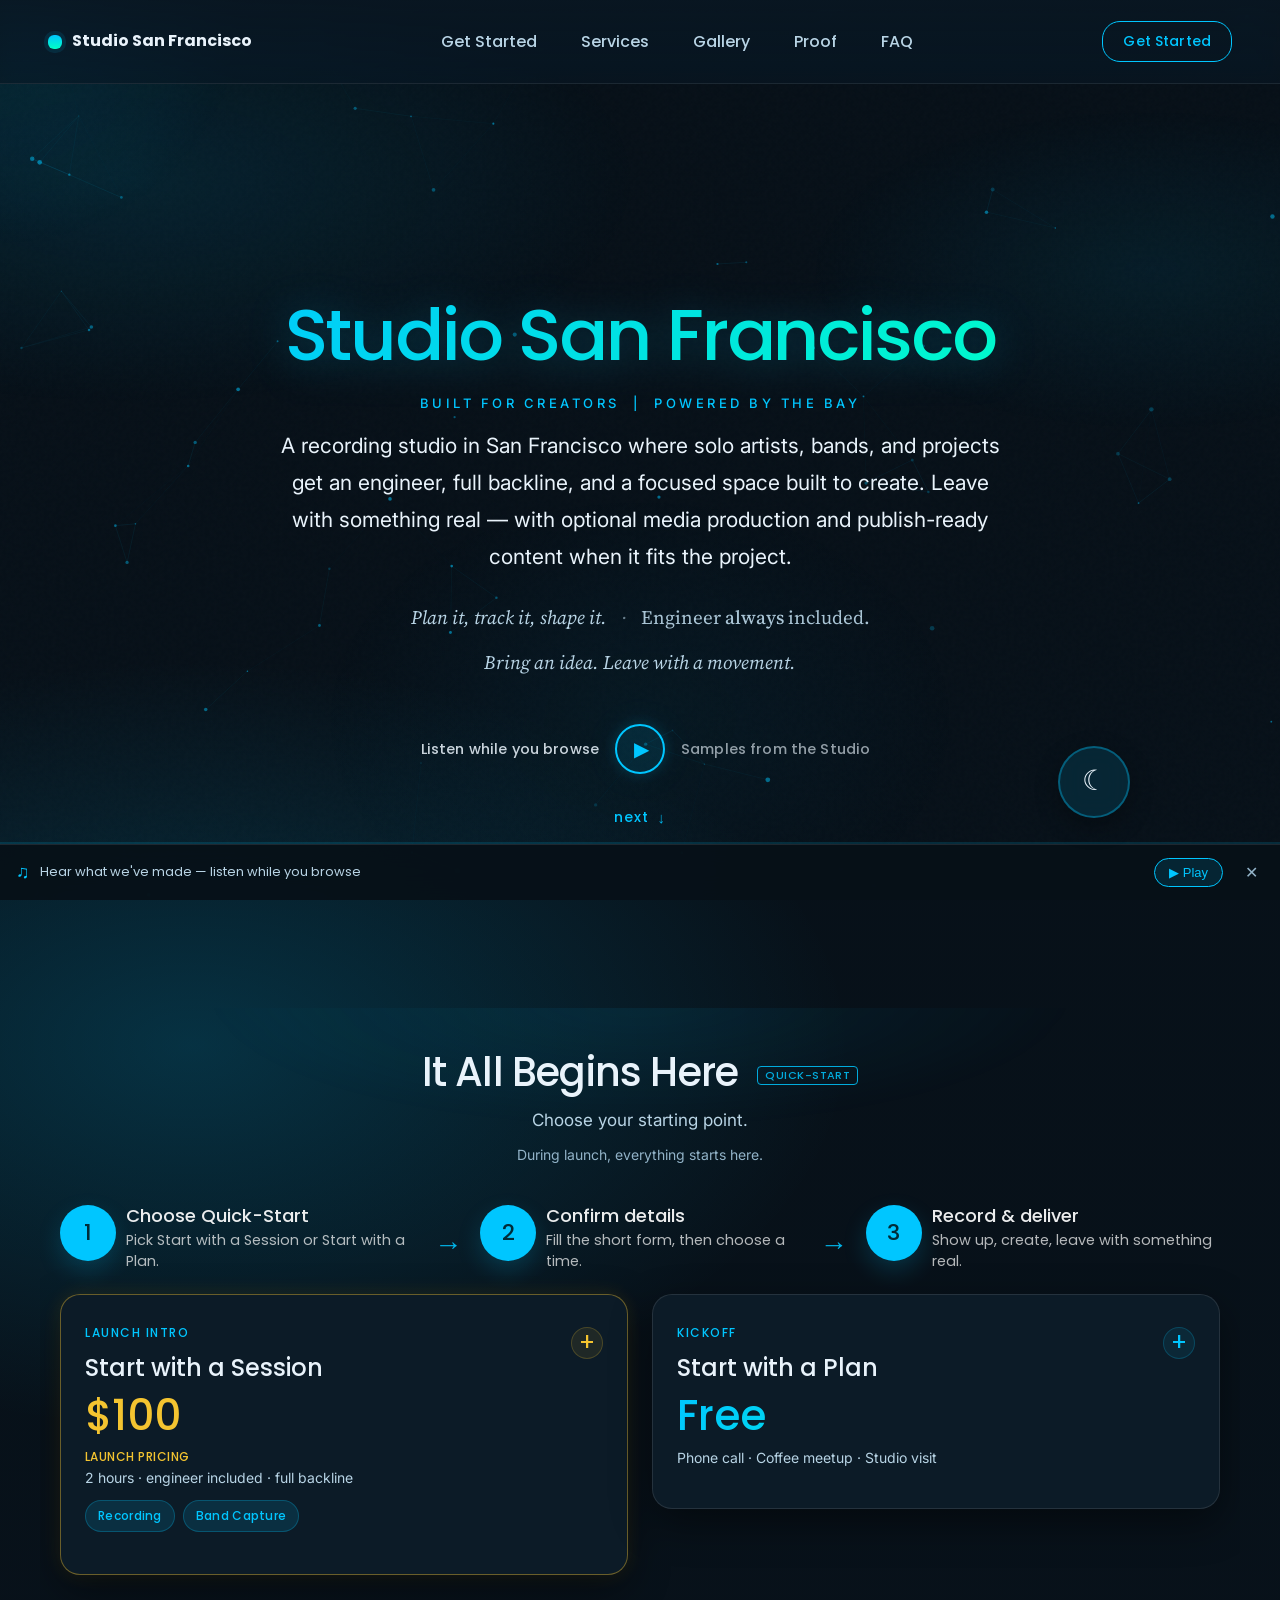
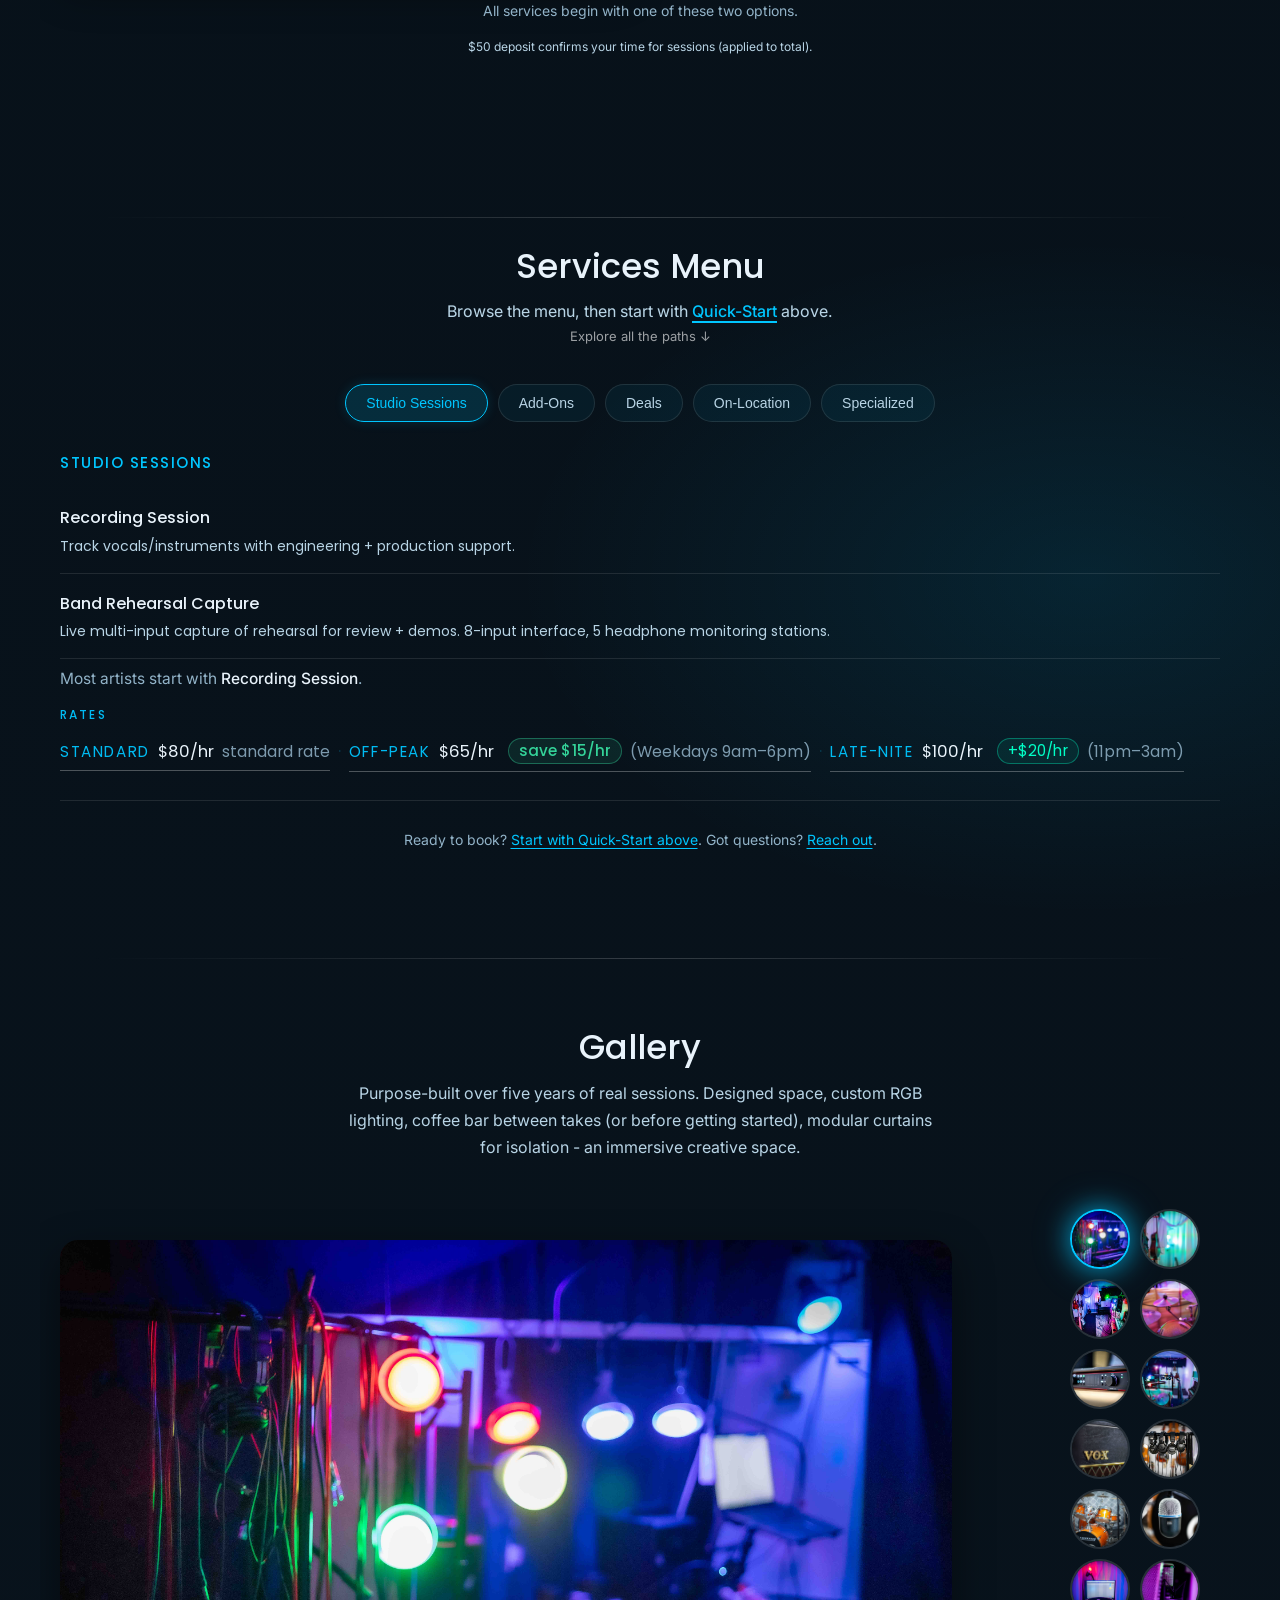
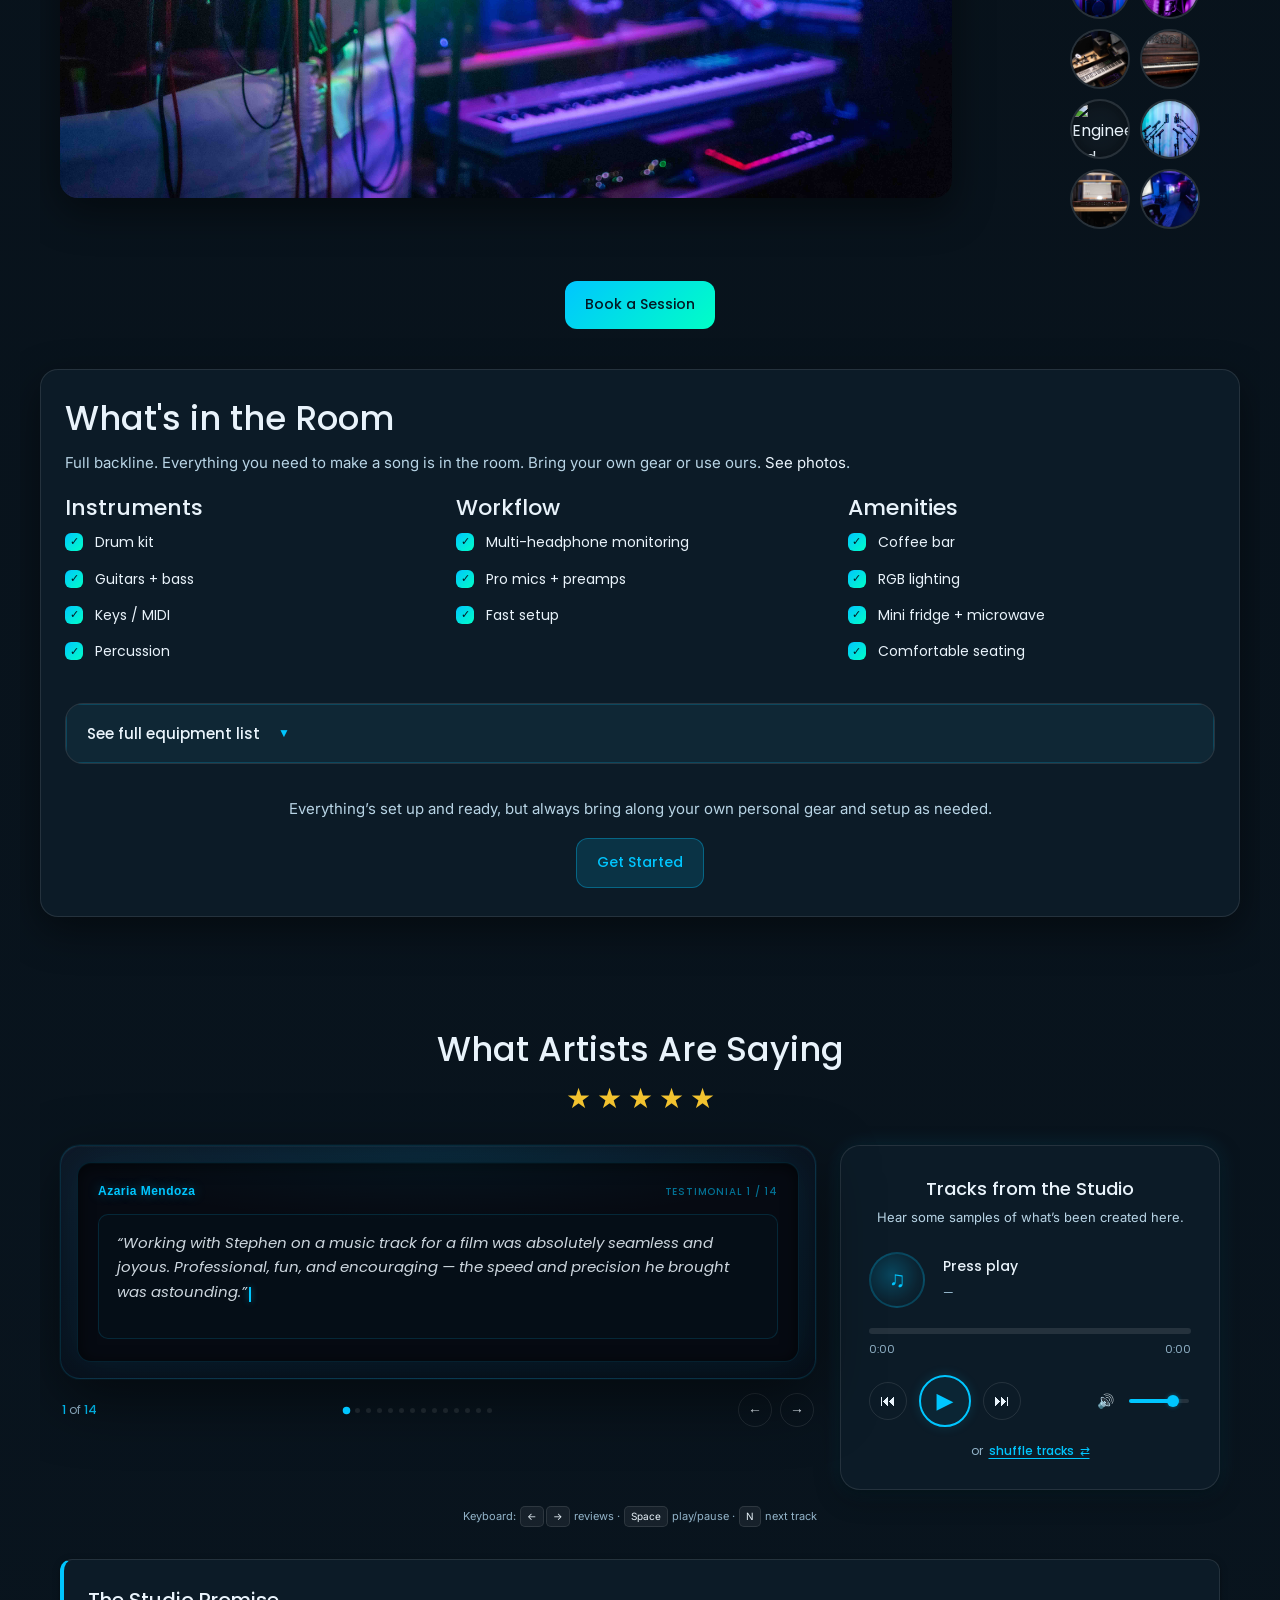
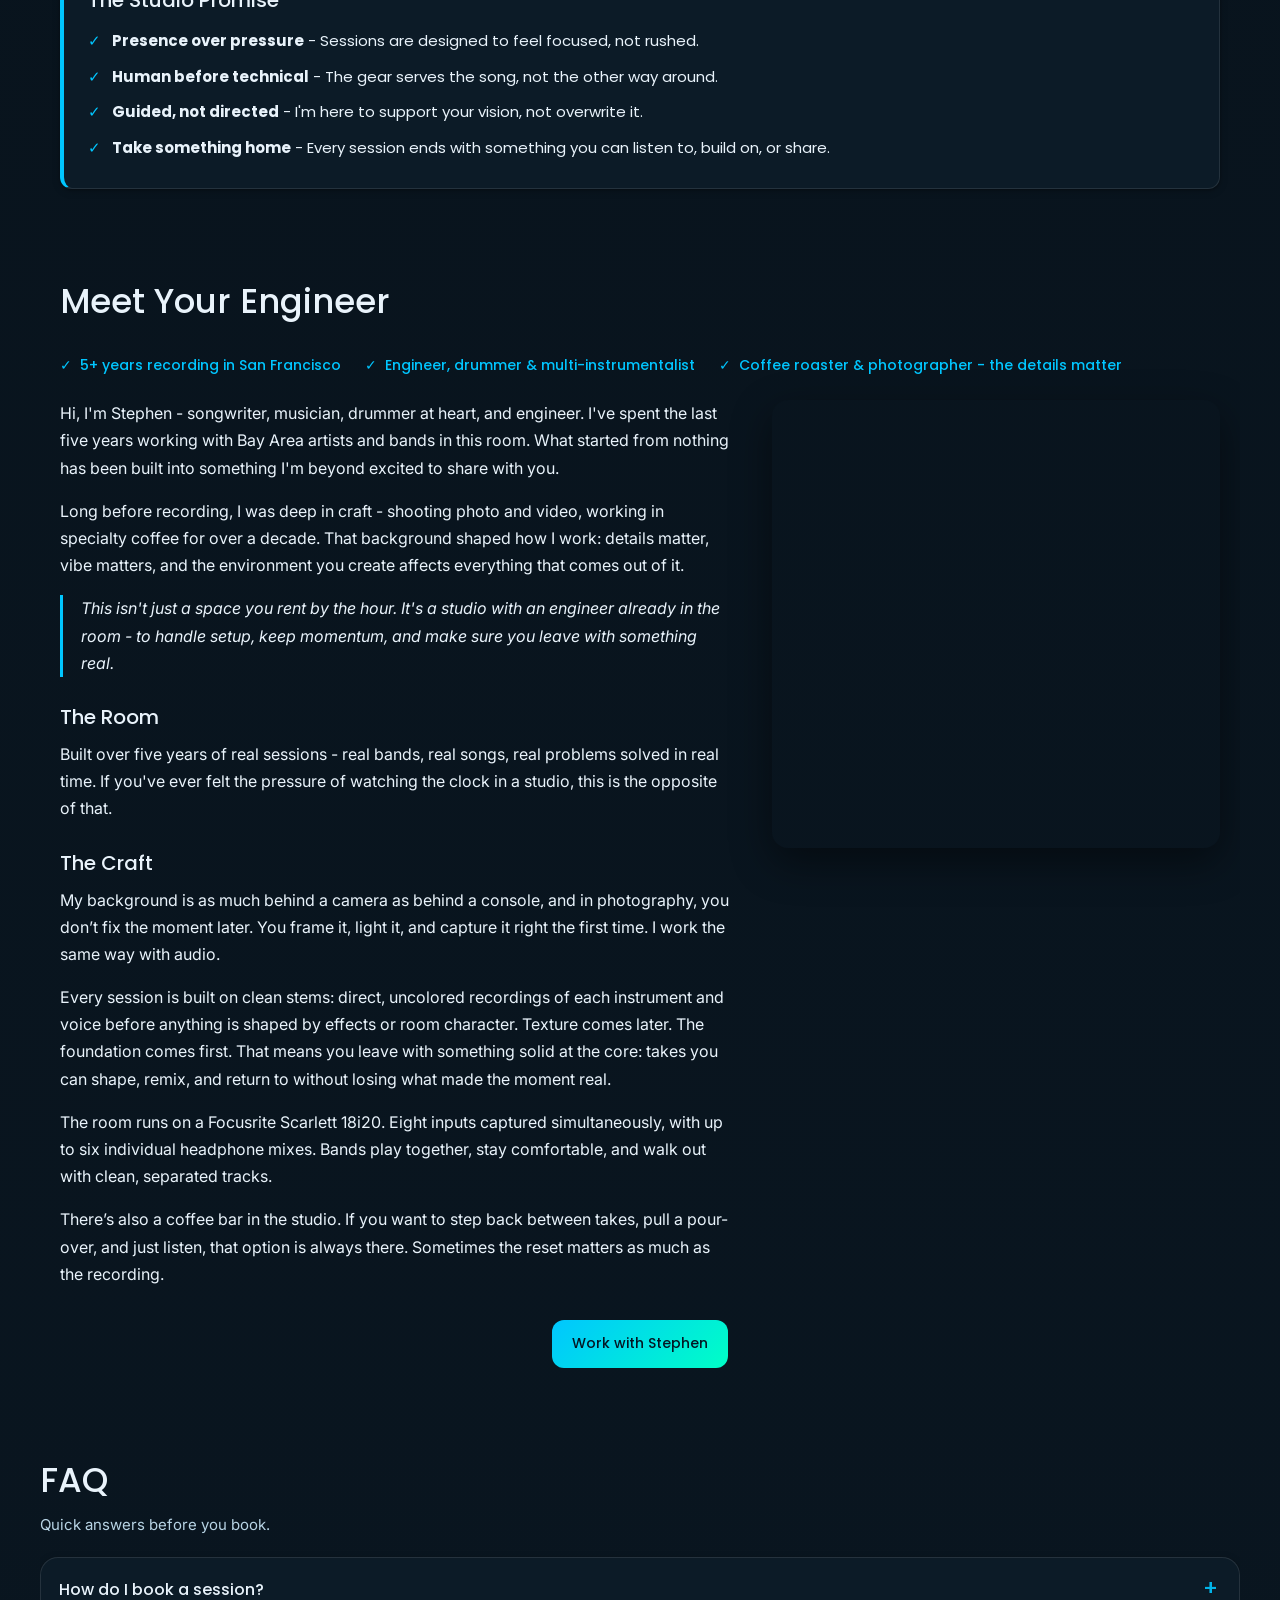
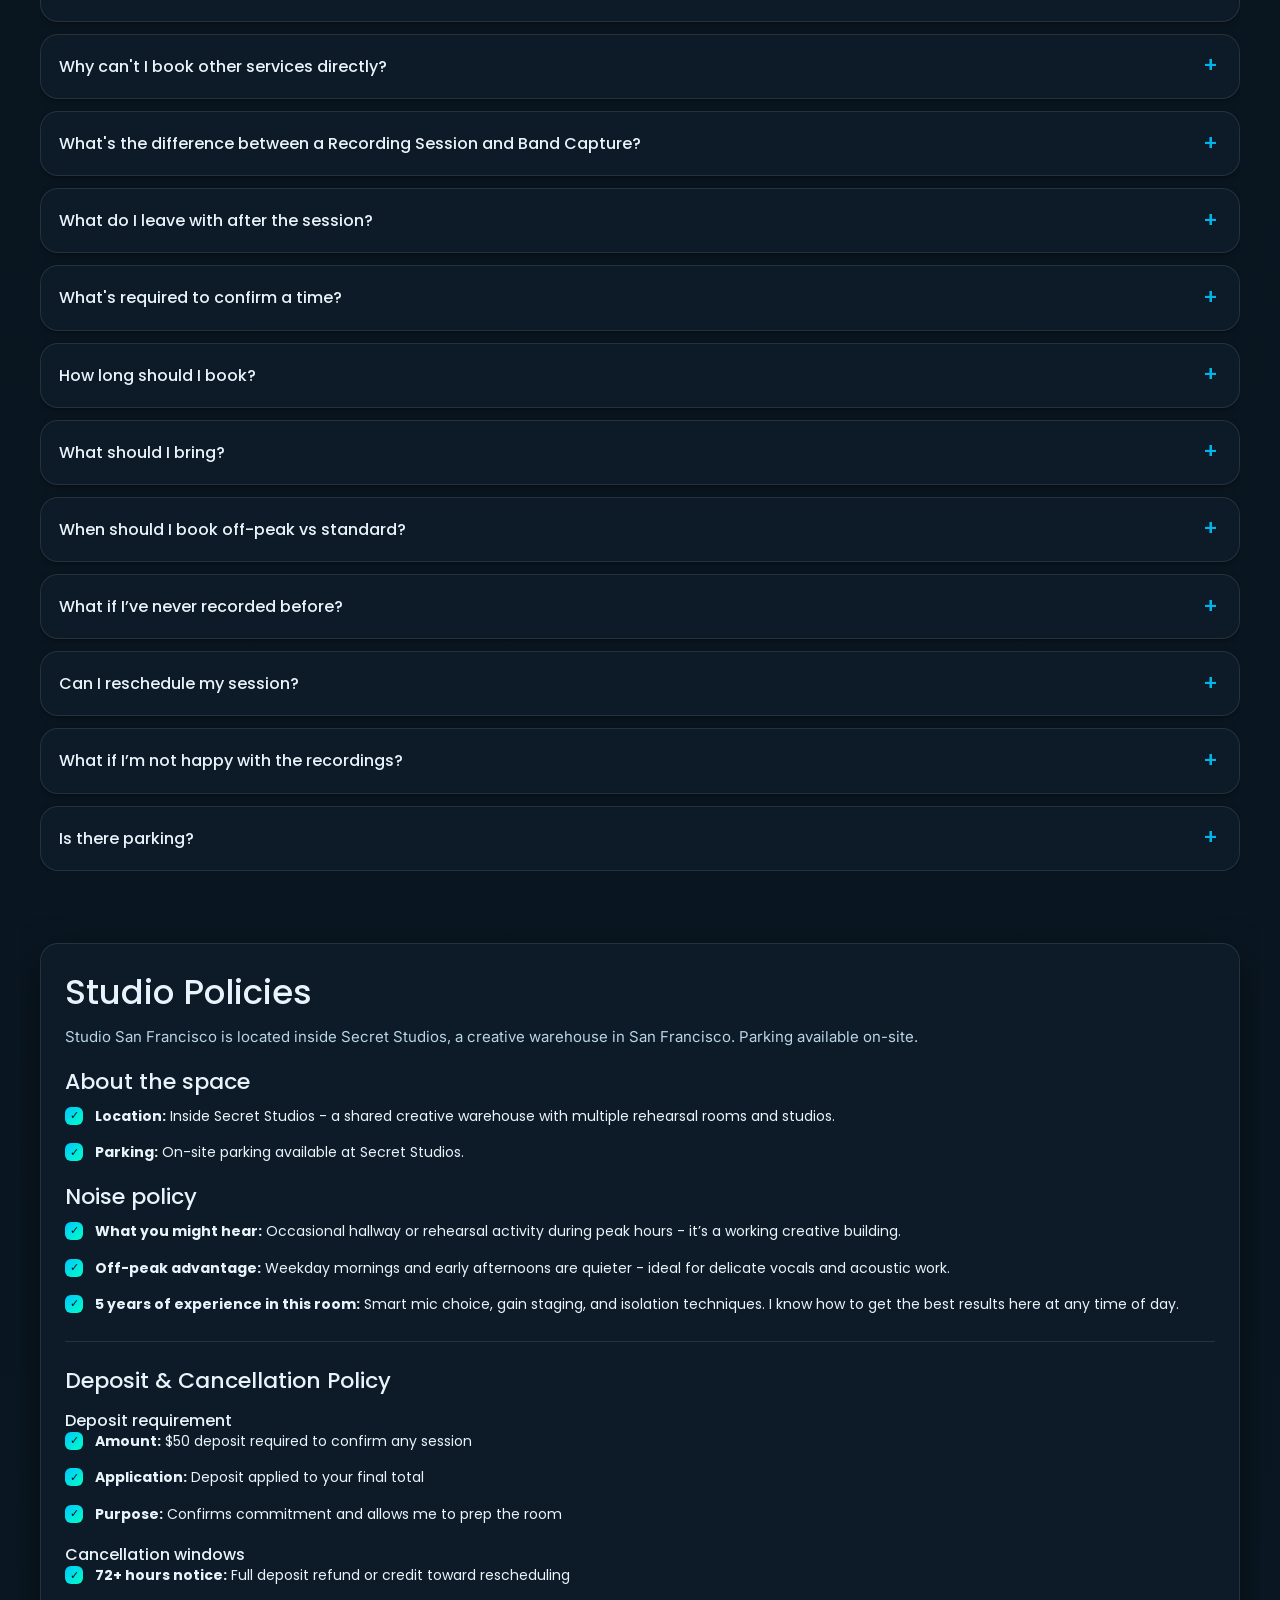
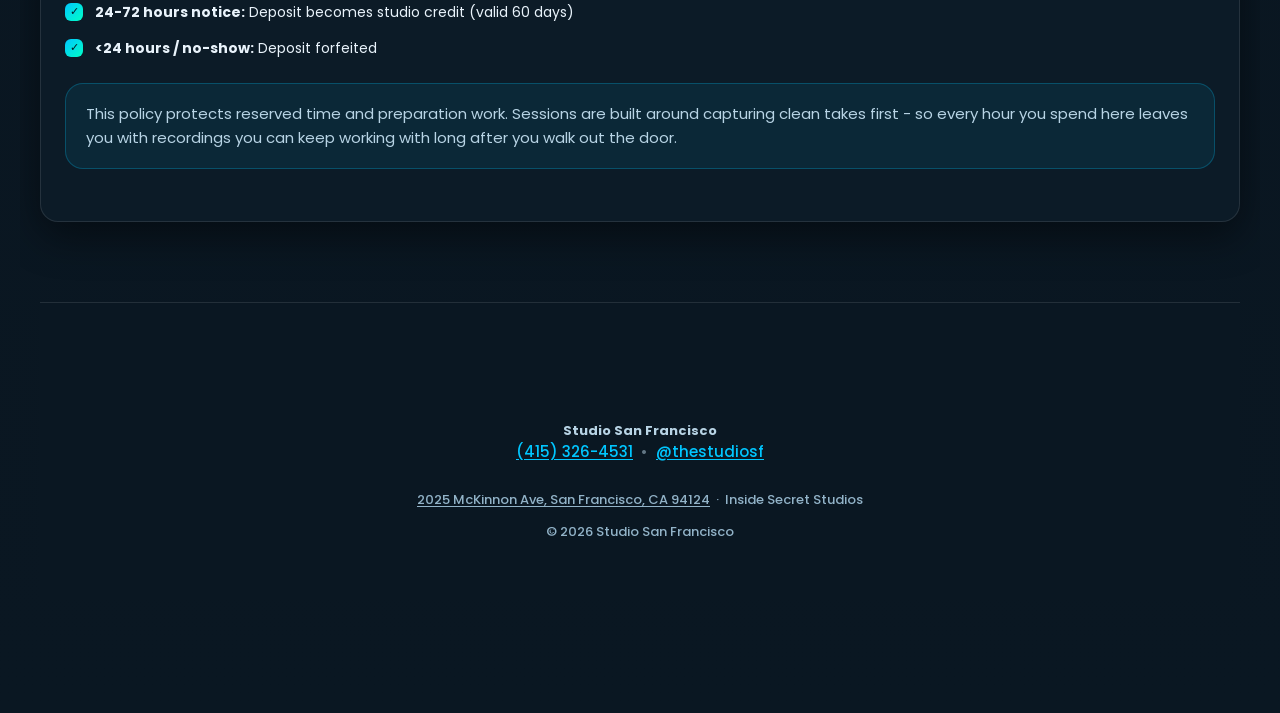
==== commit a5c51f2c: "Add files via upload fixed audio scroll and mobile menu how it works" ====
--- a/index.html
+++ b/index.html
@@ -234,7 +234,6 @@
 <li><a aria-current="page" href="#home">Home</a></li>
 <li><a href="#quick-start">Get Started</a></li>
 <li><a href="#menu">Services</a></li>
-<li><a href="#how-it-works">How It Works</a></li>
 <li><a href="#photos">Gallery</a></li>
 <li><a href="#testimonials">Proof</a></li>
 <li><a href="#engineer">Meet Your Engineer</a></li>
--- a/styles.css
+++ b/styles.css
@@ -3977,6 +3977,13 @@
   text-overflow: ellipsis;
   margin-bottom: 2px;
 }
+.sp-sub-inner {
+  display: inline-block;
+  white-space: nowrap;
+}
+.sp-sub.is-scrolling .sp-sub-inner {
+  animation: sp-marquee var(--marquee-dur, 8s) linear infinite;
+}
 
 .sp-counter-row {
   display: flex;
@@ -4324,9 +4331,15 @@
   color: var(--text);
   white-space: nowrap;
   overflow: hidden;
-  text-overflow: ellipsis;
   cursor: pointer;
   transition: color 0.2s;
+}
+.mini-title-inner {
+  display: inline-block;
+  white-space: nowrap;
+}
+.mini-title.is-scrolling .mini-title-inner {
+  animation: sp-marquee var(--marquee-dur, 8s) linear infinite;
 }
 .mini-title:hover { color: var(--accent); }
 .mini-plays {
--- a/styles.css
+++ b/styles.css
@@ -3977,6 +3977,13 @@
   text-overflow: ellipsis;
   margin-bottom: 2px;
 }
+.sp-sub-inner {
+  display: inline-block;
+  white-space: nowrap;
+}
+.sp-sub.is-scrolling .sp-sub-inner {
+  animation: sp-marquee var(--marquee-dur, 8s) linear infinite;
+}
 
 .sp-counter-row {
   display: flex;
@@ -4324,9 +4331,15 @@
   color: var(--text);
   white-space: nowrap;
   overflow: hidden;
-  text-overflow: ellipsis;
   cursor: pointer;
   transition: color 0.2s;
+}
+.mini-title-inner {
+  display: inline-block;
+  white-space: nowrap;
+}
+.mini-title.is-scrolling .mini-title-inner {
+  animation: sp-marquee var(--marquee-dur, 8s) linear infinite;
 }
 .mini-title:hover { color: var(--accent); }
 .mini-plays {
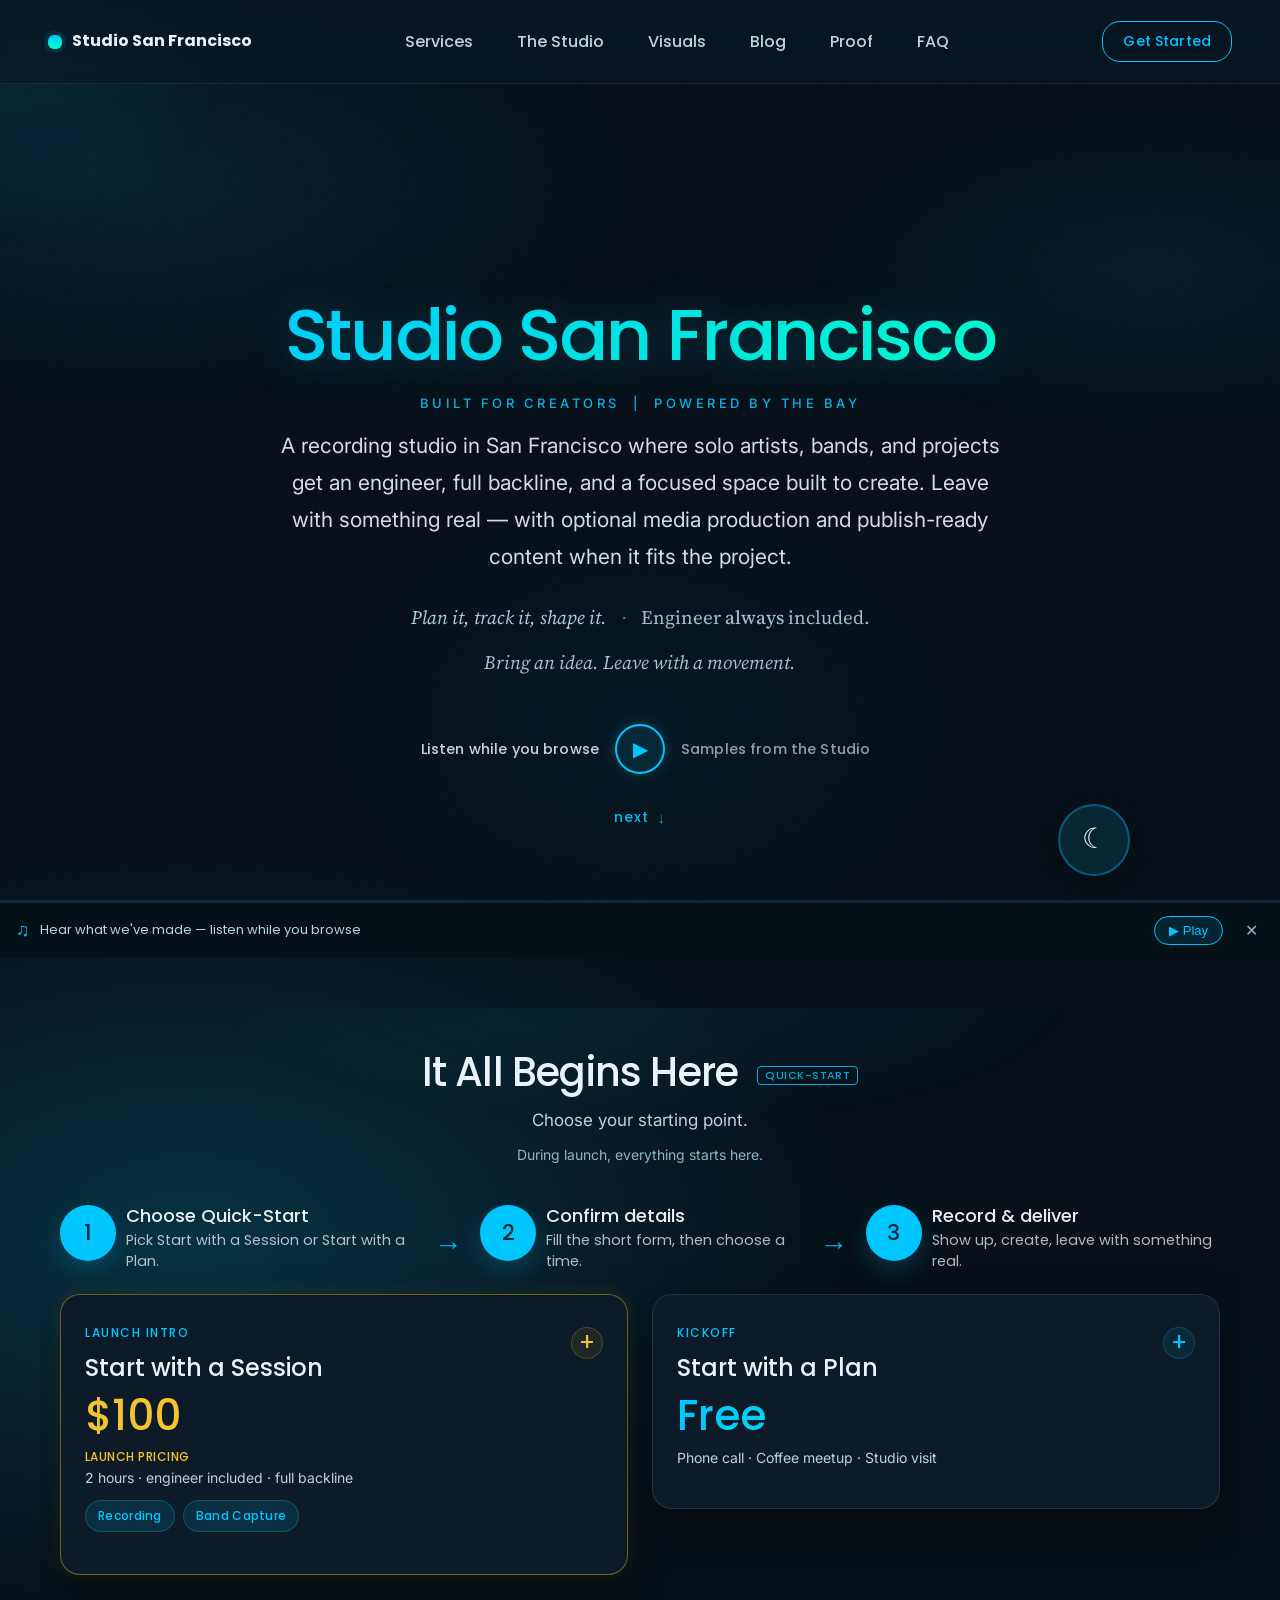
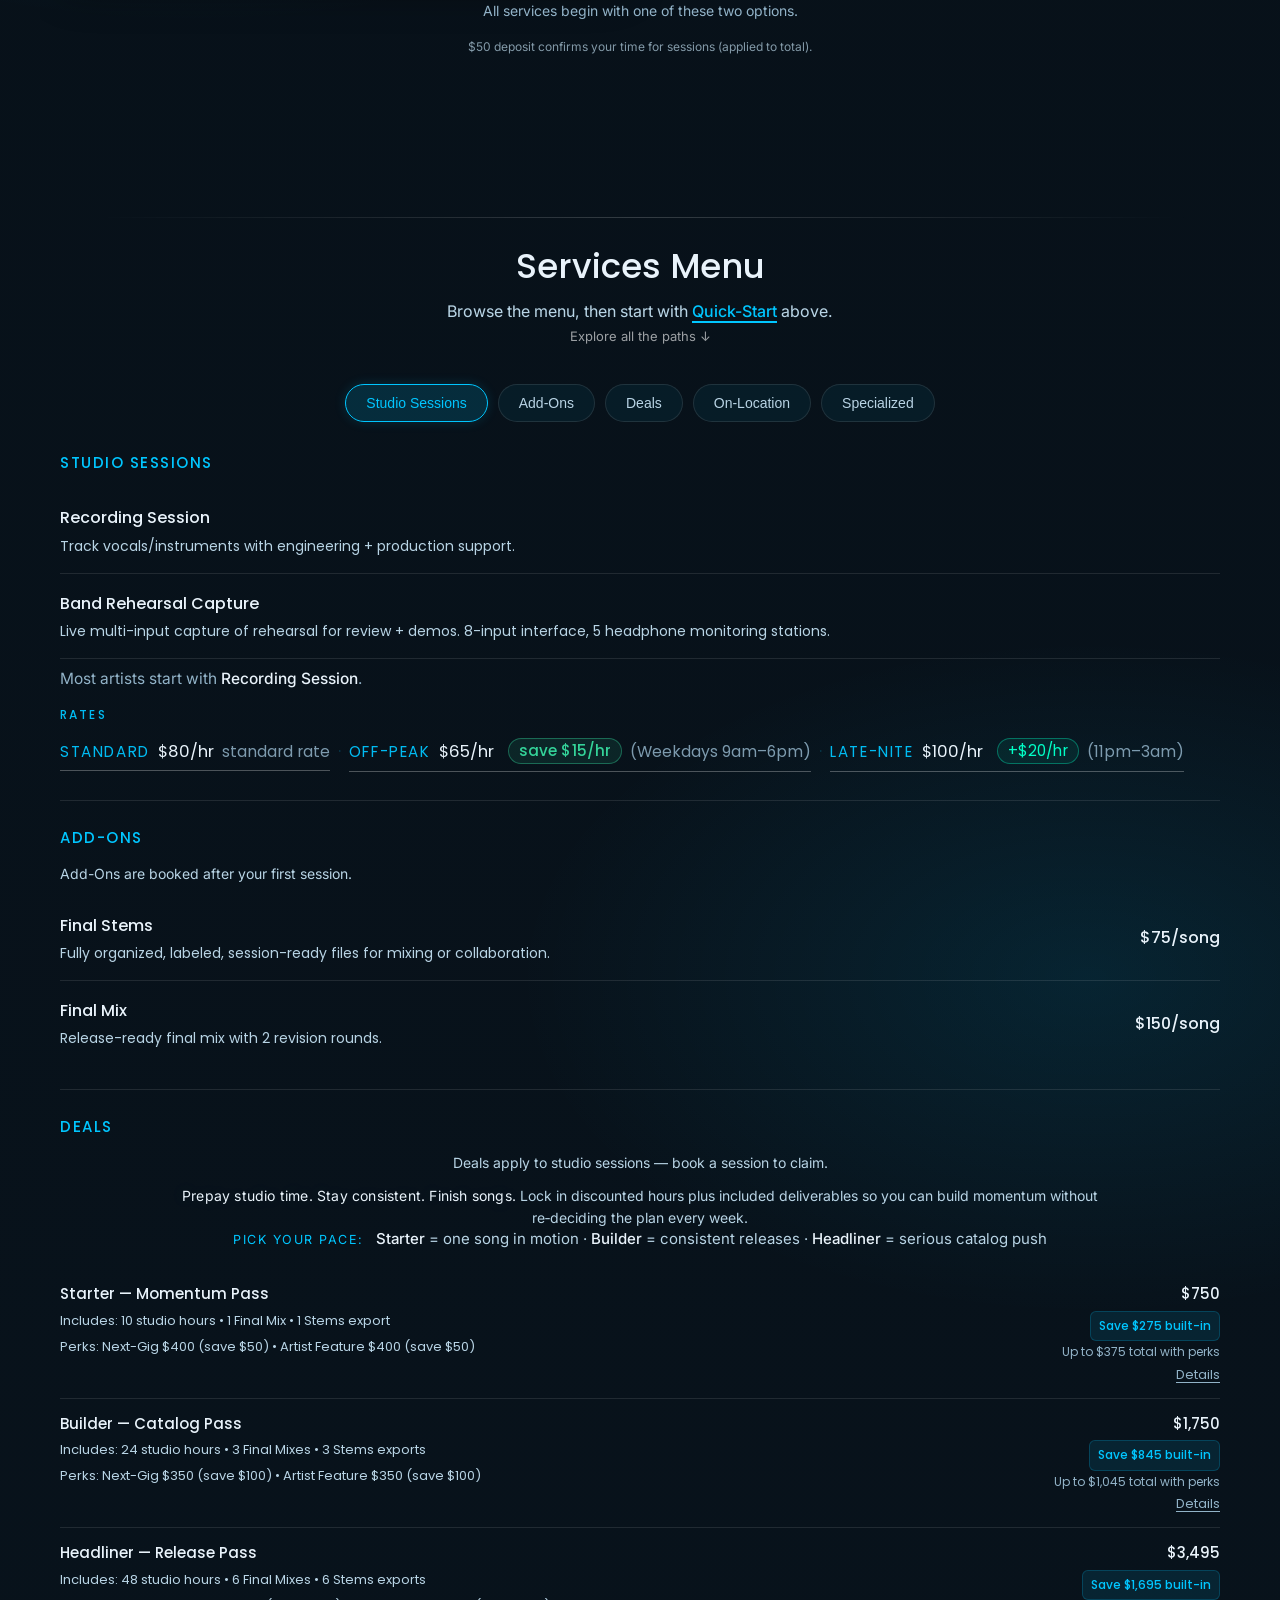
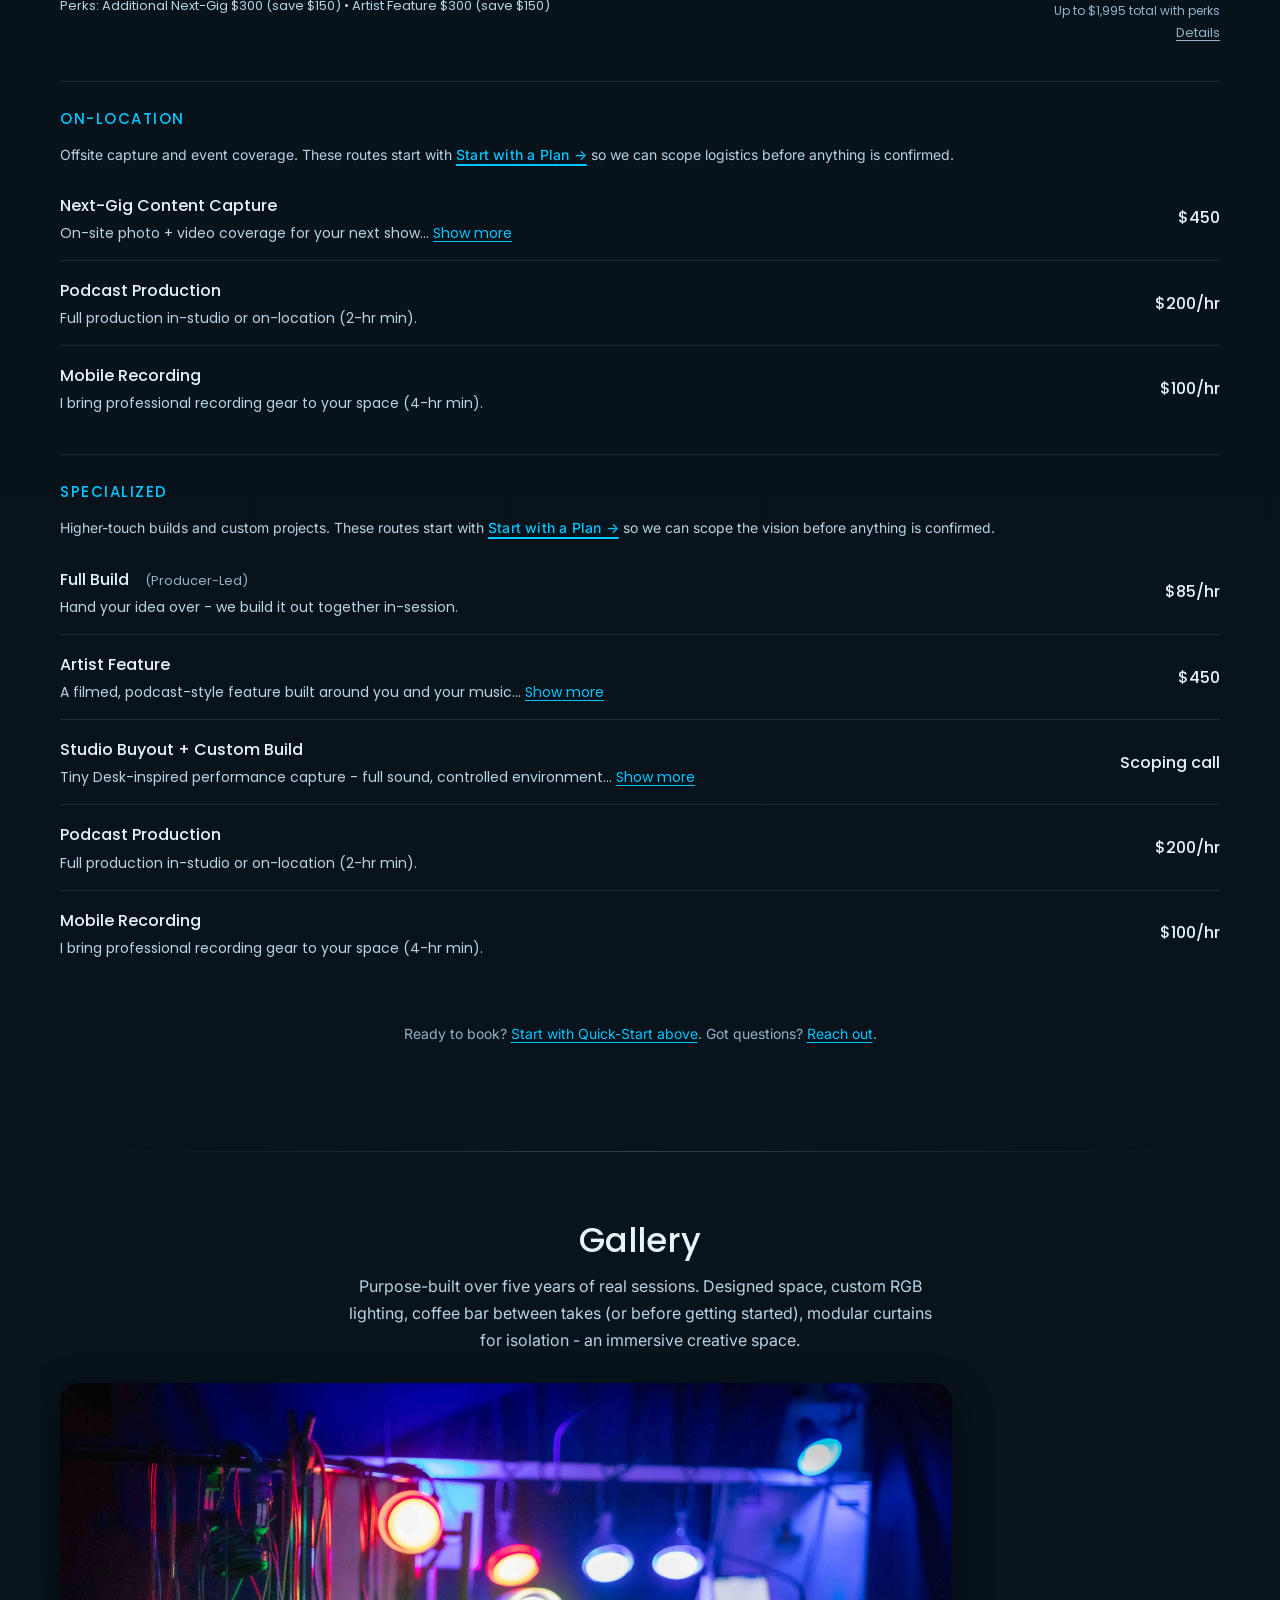
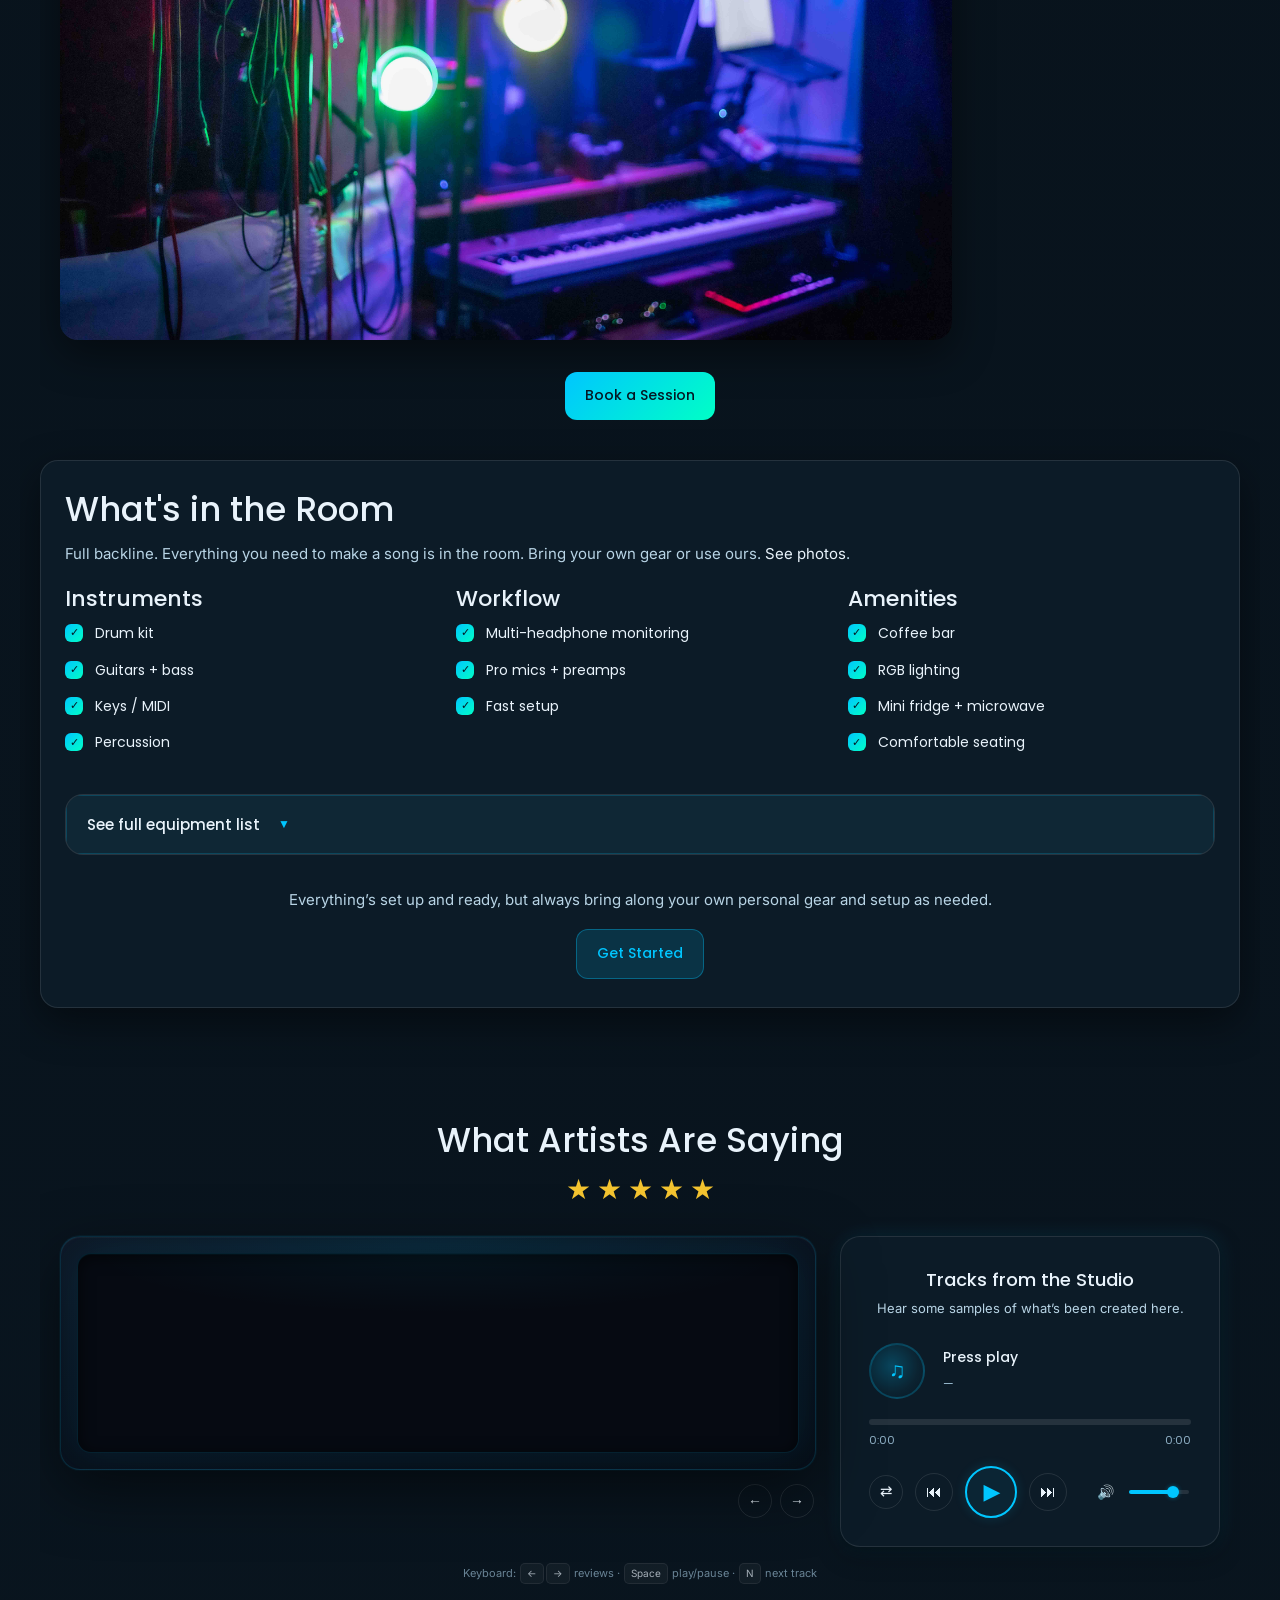
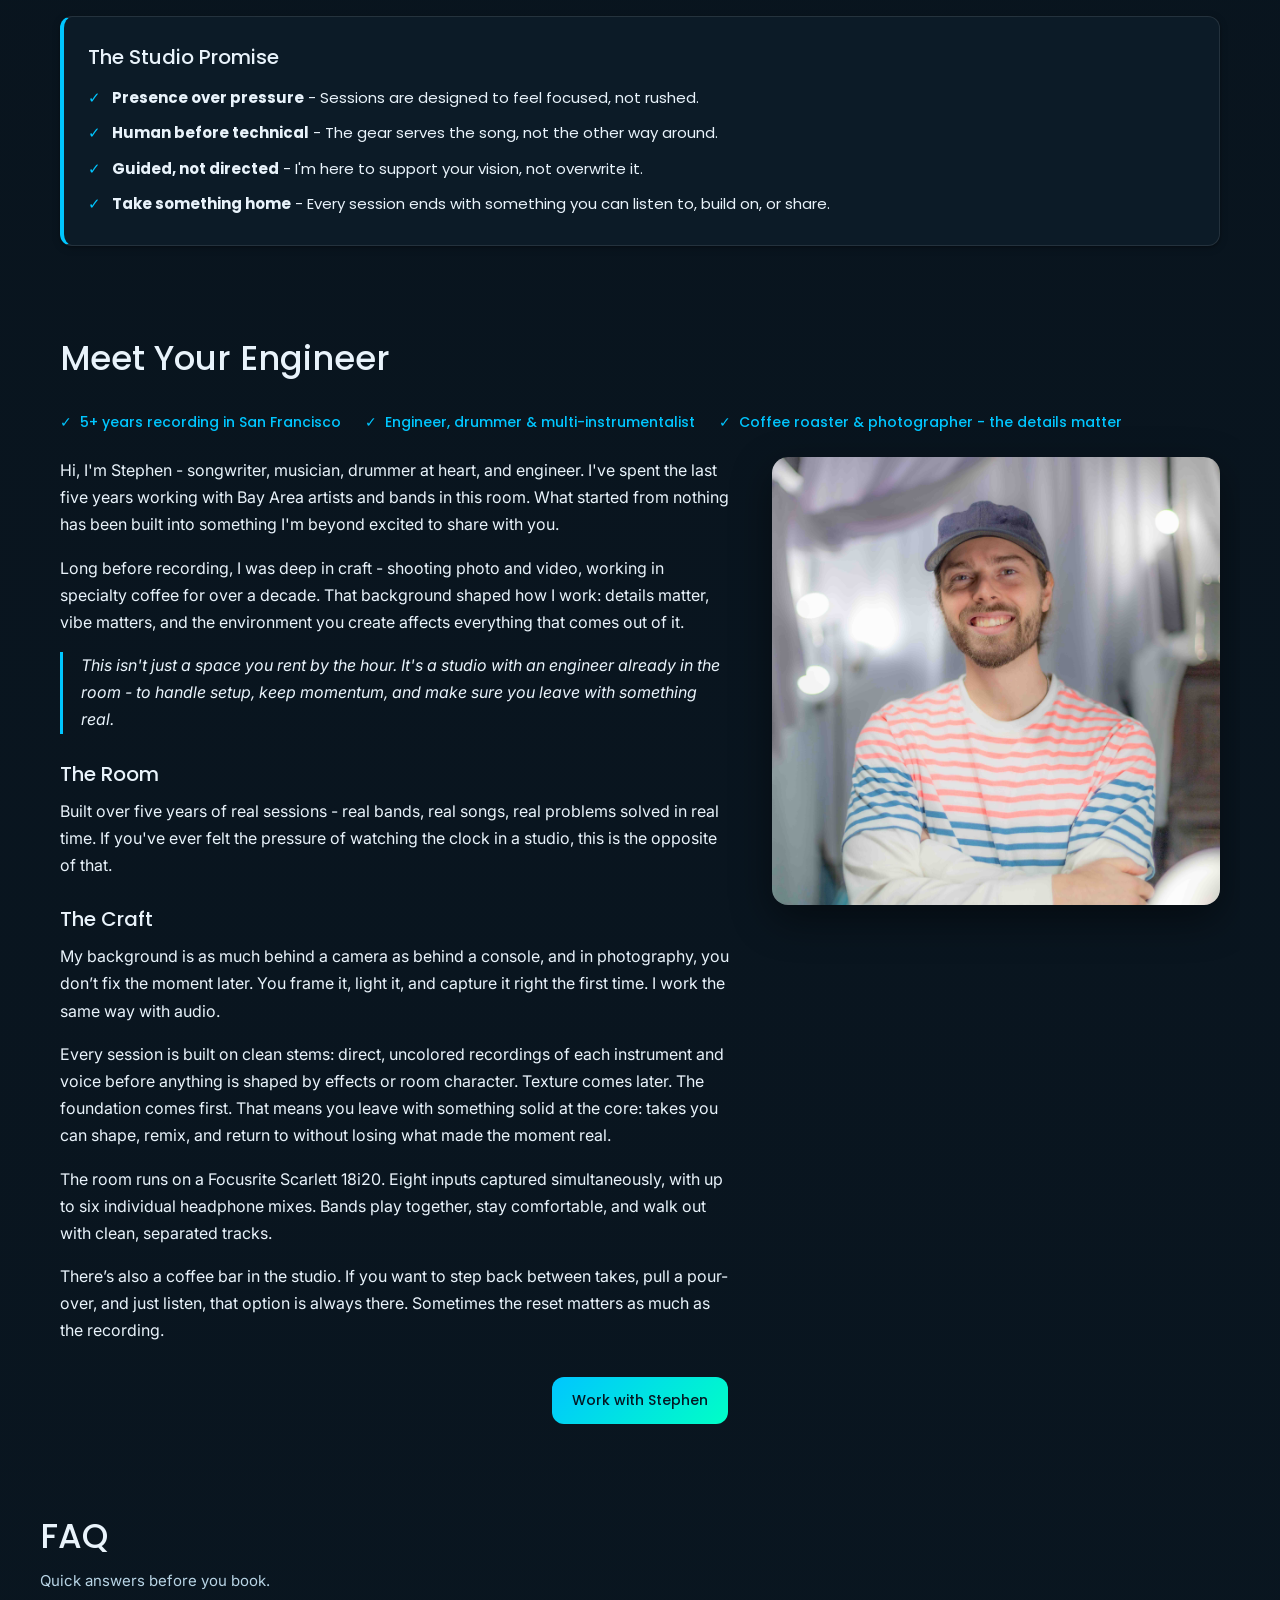
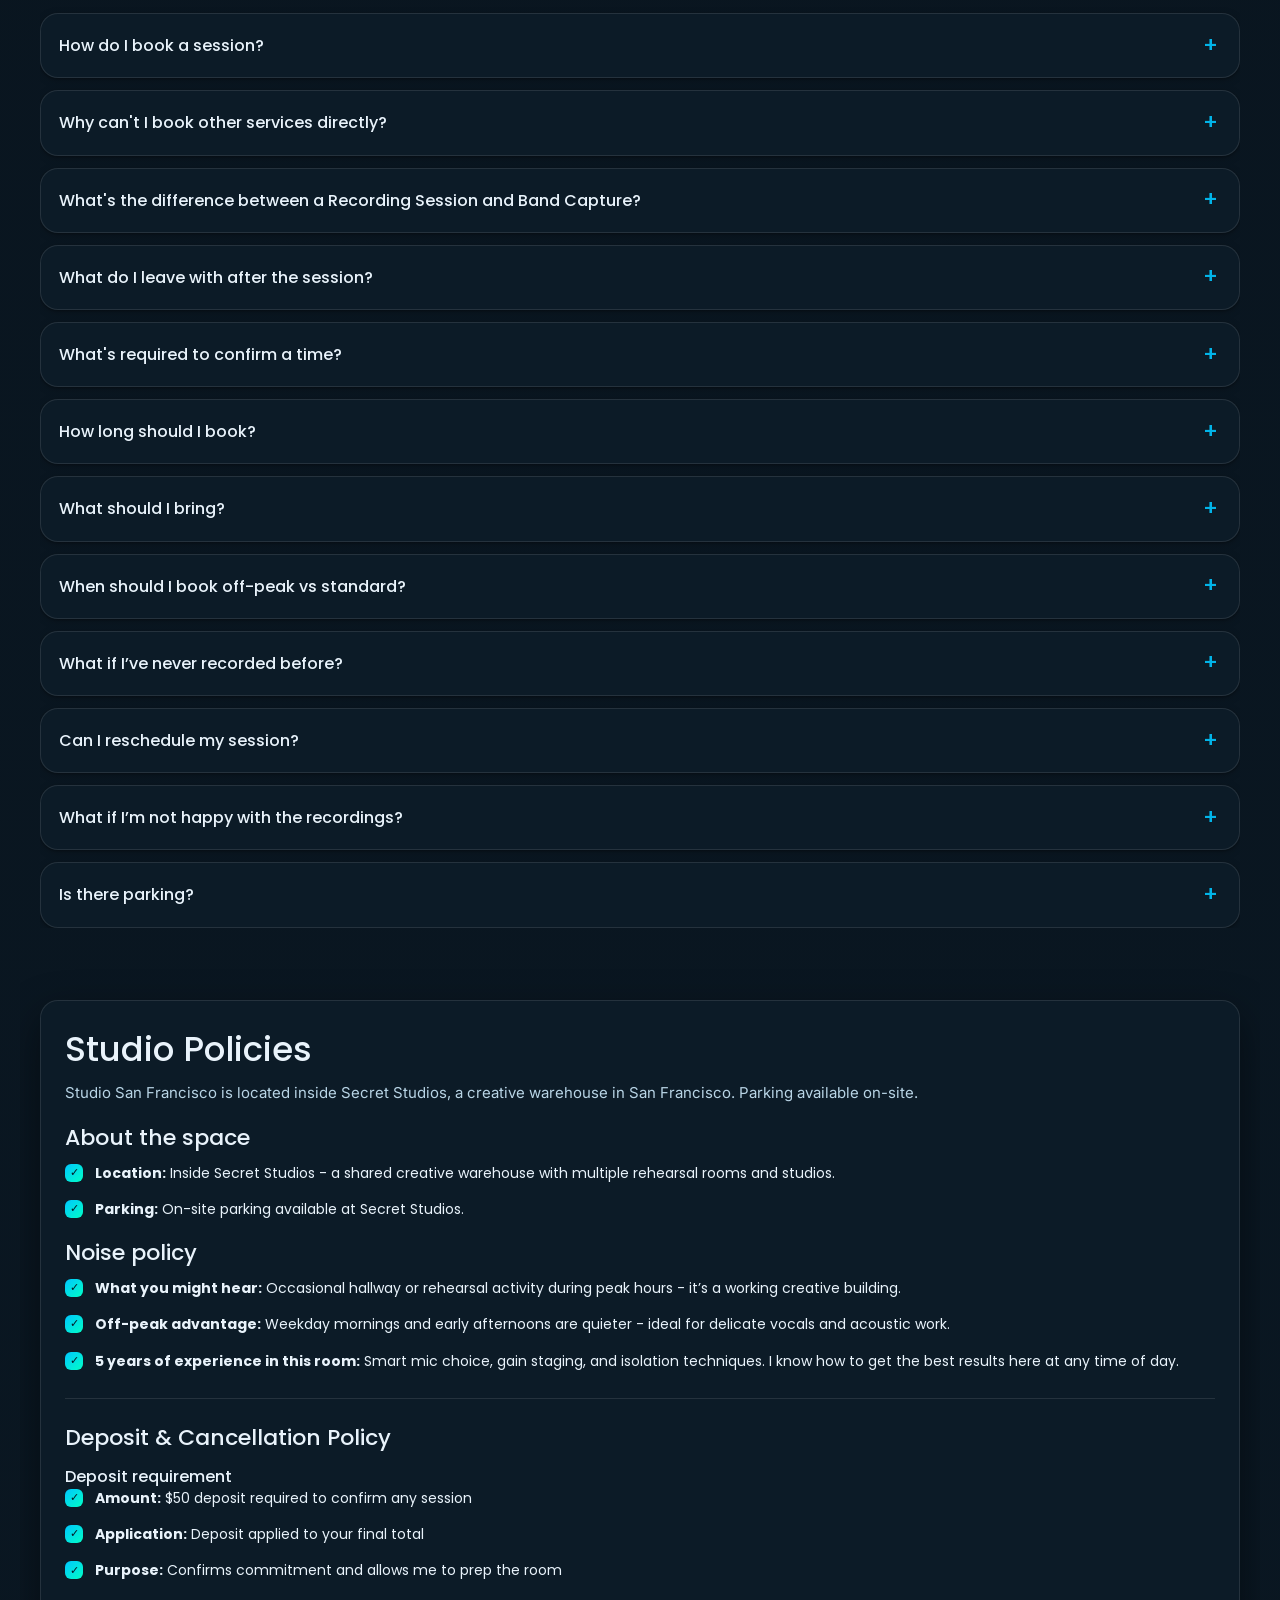
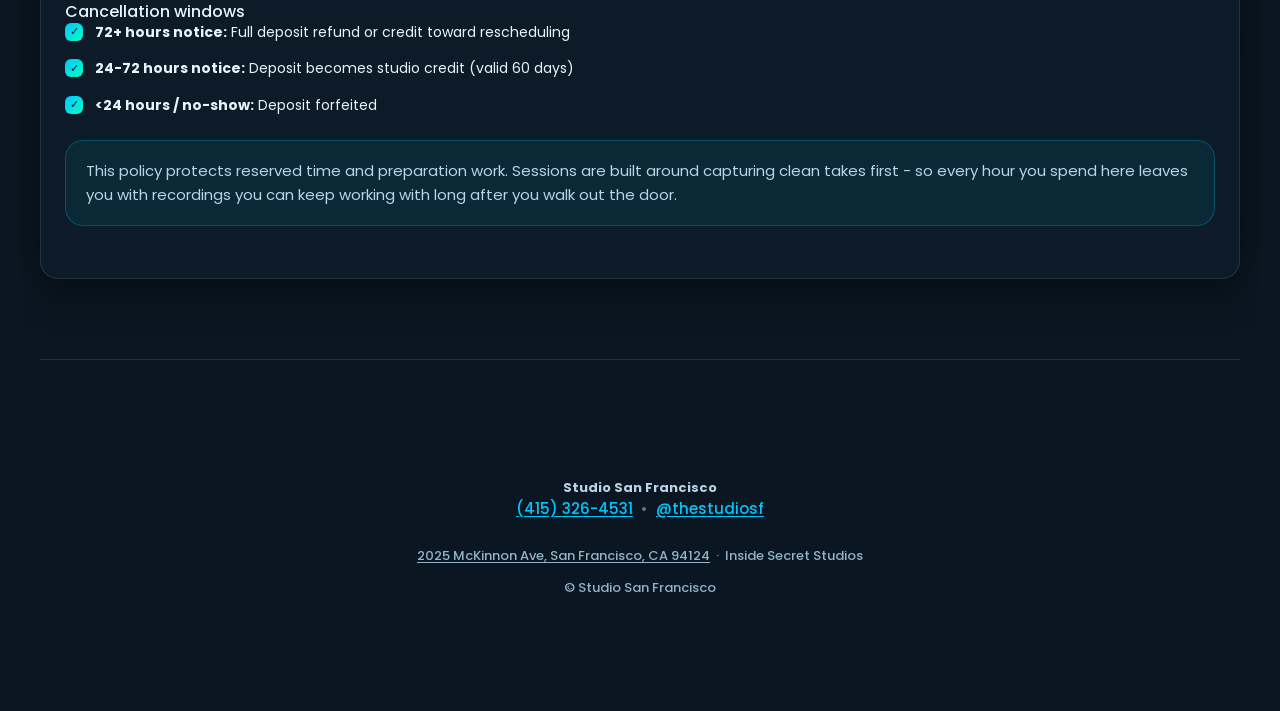
==== commit bacf5469: "Add files via upload add blog and visuals" ====
--- a/index.html
+++ b/index.html
@@ -50,7 +50,7 @@
 <!-- Google Fonts -->
 <link href="https://fonts.googleapis.com" rel="preconnect"/>
 <link crossorigin="" href="https://fonts.gstatic.com" rel="preconnect"/>
-<link href="https://fonts.googleapis.com/css2?family=Poppins:wght@300;400;500;600&amp;family=Inter:wght@300;400;500;600&amp;family=Source+Serif+4:wght@400;600&amp;display=swap" rel="stylesheet"/>
+<link href="https://fonts.googleapis.com/css2?family=Poppins:wght@300;400;500;600&amp;family=Inter:wght@300;400;500;600&amp;family=Source+Serif+4:wght@400;600&amp;family=Space+Grotesk:wght@300;400;500;600;700&amp;display=swap" rel="stylesheet"/>
 <!-- Structured Data -->
 <script type="application/ld+json">
   {
@@ -203,9 +203,10 @@
 <span class="topname"><strong>Studio San Francisco</strong></span>
 </a>
 <nav aria-label="Primary navigation" class="topnav">
-<a href="#quick-start">Get Started</a>
 <a href="#menu">Services</a>
-<a href="#photos">Gallery</a>
+<a href="#photos">The Studio</a>
+<a href="portfolio.html">Visuals</a>
+<a href="blog.html">Blog</a>
 <a href="#testimonials">Proof</a>
 <a href="#faq">FAQ</a>
 </nav>
@@ -234,7 +235,9 @@
 <li><a aria-current="page" href="#home">Home</a></li>
 <li><a href="#quick-start">Get Started</a></li>
 <li><a href="#menu">Services</a></li>
-<li><a href="#photos">Gallery</a></li>
+<li><a href="#photos">The Studio</a></li>
+<li><a href="portfolio.html">Visuals</a></li>
+<li><a href="blog.html">Blog</a></li>
 <li><a href="#testimonials">Proof</a></li>
 <li><a href="#engineer">Meet Your Engineer</a></li>
 <li><a href="#faq">FAQ</a></li>
@@ -243,11 +246,6 @@
 <li><a href="#noise">Studio Policies</a></li>
 <li><a href="#deposit">Deposit &amp; Cancellation</a></li>
 </ul>
-</div>
-<div class="sidebar-bottom">
-<div class="cta-stack">
-<a class="btn btn-nav-cta" href="#quick-start">Get Started</a>
-</div>
 </div>
 </aside>
 <!-- THEME FAB (floating toggle) -->
@@ -399,262 +397,213 @@
 <input name="form-name" type="hidden" value="walkthrough-intake"/>
 <p class="hidden"><label>Don't fill this out: <input name="bot-field"/></label></p>
 <div aria-atomic="true" aria-live="polite" class="form-status"></div>
+
 <div style="margin-bottom:24px;">
 <button class="intake-back-btn back-btn" type="button">← Back</button>
 </div>
+
 <div style="text-align:center; margin-bottom:40px;">
 <h3 style="font-size:32px; font-weight:500; margin:0 0 12px; color:var(--text); letter-spacing:-0.02em;">Start with a Plan</h3>
 <p style="font-size:16px; color:var(--muted); margin:0;">Tell me a bit about yourself so I can make this worth your time.</p>
 </div>
+
 <div style="display:grid; gap:24px;">
-<div>
-<label style="display:block; font-size:14px; font-weight:500; color:var(--text); margin-bottom:8px;">Your Name *</label>
-<input name="name" placeholder="First and last name" required="" style="width:100%; padding:14px 18px; background:var(--field-bg); border:2px solid var(--border); border-radius:12px; color:var(--text); font-size:15px; transition:all 0.2s; box-sizing:border-box;" type="text"/>
-</div>
-<div style="display:grid; grid-template-columns:1fr 1fr; gap:16px;">
-<div>
-<label style="display:block; font-size:14px; font-weight:500; color:var(--text); margin-bottom:8px;">Email *</label>
-<input name="email" placeholder="you@example.com" required="" style="width:100%; padding:14px 18px; background:var(--field-bg); border:2px solid var(--border); border-radius:12px; color:var(--text); font-size:15px; transition:all 0.2s; box-sizing:border-box;" type="email"/>
-</div>
-<div>
-<label style="display:block; font-size:14px; font-weight:500; color:var(--text); margin-bottom:8px;">Phone</label>
-<input name="phone" placeholder="(555) 123-4567" style="width:100%; padding:14px 18px; background:var(--field-bg); border:2px solid var(--border); border-radius:12px; color:var(--text); font-size:15px; transition:all 0.2s; box-sizing:border-box;" type="tel"/>
-</div>
-</div>
-<div>
-<label style="display:block; font-size:14px; font-weight:500; color:var(--text); margin-bottom:8px;">What are you looking to do?</label>
-<p style="font-size:13px; color:var(--muted); margin:0 0 10px;">Pick what you're building and I'll follow up to confirm details and quote it.</p>
-<div style="display:grid; gap:10px;">
-<label style="display:flex; align-items:center; gap:10px; font-size:14px; color:var(--text); cursor:pointer;">
-<input name="specialized[]" type="checkbox" value="recording" style="width:18px; height:18px; flex-shrink:0; accent-color:var(--accent); cursor:pointer;"/>
-<span>Recording Session</span>
-</label>
-<label style="display:flex; align-items:center; gap:10px; font-size:14px; color:var(--text); cursor:pointer;">
-<input name="specialized[]" type="checkbox" value="rehearsal" style="width:18px; height:18px; flex-shrink:0; accent-color:var(--accent); cursor:pointer;"/>
-<span>Band Rehearsal Capture</span>
-</label>
-<label style="display:flex; align-items:center; gap:10px; font-size:14px; color:var(--text); cursor:pointer;">
-<input name="specialized[]" type="checkbox" value="podcast" style="width:18px; height:18px; flex-shrink:0; accent-color:var(--accent); cursor:pointer;"/>
-<span>Podcast Production</span>
-</label>
-<label style="display:flex; align-items:center; gap:10px; font-size:14px; color:var(--text); cursor:pointer;">
-<input name="specialized[]" type="checkbox" value="mobile" style="width:18px; height:18px; flex-shrink:0; accent-color:var(--accent); cursor:pointer;"/>
-<span>Mobile Recording</span>
-</label>
-<label style="display:flex; align-items:center; gap:10px; font-size:14px; color:var(--text); cursor:pointer;">
-<input name="specialized[]" type="checkbox" value="buyout" style="width:18px; height:18px; flex-shrink:0; accent-color:var(--accent); cursor:pointer;"/>
-<span>Studio Buyout + Custom Build (Tiny Desk-inspired performance capture)</span>
-</label>
-<label style="display:flex; align-items:center; gap:10px; font-size:14px; color:var(--text); cursor:pointer;">
-<input name="specialized[]" type="checkbox" value="fullbuild" style="width:18px; height:18px; flex-shrink:0; accent-color:var(--accent); cursor:pointer;"/>
-<span>Full Build (Producer-Led)</span>
-</label>
-<label style="display:flex; align-items:center; gap:10px; font-size:14px; color:var(--text); cursor:pointer;">
-<input name="specialized[]" type="checkbox" value="artistfeature" style="width:18px; height:18px; flex-shrink:0; accent-color:var(--accent); cursor:pointer;"/>
-<span>Artist Feature</span>
-</label>
-<label style="display:flex; align-items:center; gap:10px; font-size:14px; color:var(--text); cursor:pointer;">
-<input name="specialized[]" type="checkbox" value="notsure" style="width:18px; height:18px; flex-shrink:0; accent-color:var(--accent); cursor:pointer;"/>
-<span>Not sure yet</span>
-</label>
-</div>
-</div>
-<div>
-<label style="display:block; font-size:14px; font-weight:500; color:var(--text); margin-bottom:8px;">What are you working on? (1-2 sentences) *</label>
-<textarea name="interest" placeholder="Song, EP, band project, podcast, etc." required="" rows="3" style="width:100%; padding:14px 18px; background:var(--field-bg); border:2px solid var(--border); border-radius:12px; color:var(--text); font-size:15px; transition:all 0.2s; resize:vertical; box-sizing:border-box; font-family:inherit;"></textarea>
-</div>
-<div>
-<label style="display:block; font-size:14px; font-weight:500; color:var(--text); margin-bottom:8px;">What do you want the plan to help you decide? *</label>
-<p style="font-size:13px; color:var(--muted); margin:0 0 10px;">Choose all that apply</p>
-<div style="display:grid; gap:10px;">
-<label style="display:flex; align-items:center; gap:10px; font-size:14px; color:var(--text); cursor:pointer;">
-<input name="plan_help[]" type="checkbox" value="approach" style="width:18px; height:18px; flex-shrink:0; accent-color:var(--accent); cursor:pointer;"/>
-<span>How to record it (approach + sessions)</span>
-</label>
-<label style="display:flex; align-items:center; gap:10px; font-size:14px; color:var(--text); cursor:pointer;">
-<input name="plan_help[]" type="checkbox" value="gear" style="width:18px; height:18px; flex-shrink:0; accent-color:var(--accent); cursor:pointer;"/>
-<span>What gear / instruments I need</span>
-</label>
-<label style="display:flex; align-items:center; gap:10px; font-size:14px; color:var(--text); cursor:pointer;">
-<input name="plan_help[]" type="checkbox" value="timeline" style="width:18px; height:18px; flex-shrink:0; accent-color:var(--accent); cursor:pointer;"/>
-<span>Timeline + deadlines</span>
-</label>
-<label style="display:flex; align-items:center; gap:10px; font-size:14px; color:var(--text); cursor:pointer;">
-<input name="plan_help[]" type="checkbox" value="budget" style="width:18px; height:18px; flex-shrink:0; accent-color:var(--accent); cursor:pointer;"/>
-<span>Budget + options</span>
-</label>
-<label style="display:flex; align-items:center; gap:10px; font-size:14px; color:var(--text); cursor:pointer;">
-<input name="plan_help[]" type="checkbox" value="other" style="width:18px; height:18px; flex-shrink:0; accent-color:var(--accent); cursor:pointer;"/>
-<span>Other</span>
-</label>
-<input name="plan_help_other" placeholder="Tell me more..." style="display:none; width:100%; padding:12px 16px; background:var(--field-bg); border:2px solid var(--border); border-radius:10px; color:var(--text); font-size:14px; box-sizing:border-box; margin-top:2px;" type="text"/>
-</div>
-</div>
-<div>
-<label style="display:block; font-size:14px; font-weight:500; color:var(--text); margin-bottom:8px;">Where are you starting from? *</label>
-<select name="starting_from" required="" style="width:100%; padding:14px 18px; background:var(--field-bg); border:2px solid var(--border); border-radius:12px; color:var(--text); font-size:15px; transition:all 0.2s; box-sizing:border-box; cursor:pointer;">
-<option value="">Select one...</option>
-<option value="brand-new">Brand new / first time recording</option>
-<option value="demos">I have demos or voice memos</option>
-<option value="stems">I have stems or session files</option>
-<option value="returning">We've recorded before, want a better plan</option>
-<option value="other">Other</option>
-</select>
-</div>
-<div>
-<label style="display:block; font-size:14px; font-weight:500; color:var(--text); margin-bottom:8px;">Ideal timeframe</label>
-<select name="timeframe" style="width:100%; padding:14px 18px; background:var(--field-bg); border:2px solid var(--border); border-radius:12px; color:var(--text); font-size:15px; transition:all 0.2s; box-sizing:border-box; cursor:pointer;">
-<option value="">Select one...</option>
-<option value="asap">ASAP (next 1-2 weeks)</option>
-<option value="this-month">This month</option>
-<option value="1-3-months">Next 1-3 months</option>
-<option value="no-rush">No rush</option>
-</select>
-</div>
-<!-- Referral -->
-<div>
-<label style="display:block; font-size:14px; font-weight:500; color:var(--text); margin-bottom:8px;">Were you referred by someone?</label>
-<input name="referral_name" placeholder="Name of person who referred you (if any)" style="width:100%; padding:14px 18px; background:var(--field-bg); border:2px solid var(--border); border-radius:12px; color:var(--text); font-size:15px; transition:all 0.2s; box-sizing:border-box;" type="text"/>
-</div>
-<!-- Discount Code -->
-<div>
-<label style="display:block; font-size:14px; font-weight:500; color:var(--text); margin-bottom:8px;">Discount code?</label>
-<input name="discount_code" placeholder="Enter code (if you have one)" style="width:100%; padding:14px 18px; background:var(--field-bg); border:2px solid var(--border); border-radius:12px; color:var(--text); font-size:15px; transition:all 0.2s; box-sizing:border-box;" type="text"/>
-</div>
-<!-- How did you hear about us -->
-<div>
-<label style="display:block; font-size:14px; font-weight:500; color:var(--text); margin-bottom:8px;">How did you hear about us?</label>
-<select name="hear_about" style="width:100%; padding:14px 18px; background:var(--field-bg); border:2px solid var(--border); border-radius:12px; color:var(--text); font-size:15px; transition:all 0.2s; box-sizing:border-box; cursor:pointer;">
-<option value="">Select one...</option>
-<option value="word-of-mouth">Word of mouth</option>
-<option value="google">Google search</option>
-<option value="instagram">Instagram</option>
-<option value="yelp">Yelp</option>
-<option value="referral">Referral / friend</option>
-<option value="repeat">I've been here before</option>
-<option value="other">Other</option>
-</select>
-</div>
-<div>
-<label style="display:block; font-size:14px; font-weight:500; color:var(--text); margin-bottom:8px;">Anything important to know? (optional)</label>
-<textarea name="notes" placeholder="Deadlines, references, must-haves, constraints - anything helps." rows="2" style="width:100%; padding:14px 18px; background:var(--field-bg); border:2px solid var(--border); border-radius:12px; color:var(--text); font-size:15px; transition:all 0.2s; resize:vertical; box-sizing:border-box; font-family:inherit;"></textarea>
-</div>
-<div style="margin-top:16px;">
-<button class="intake-submit-btn" style="width:100%; padding:14px 28px; background:#00c6ff; border:none; border-radius:12px; color:#000; font-weight:500; font-size:15px; cursor:pointer; transition:all 0.2s; box-shadow:0 4px 20px rgba(0,198,255,0.4);" type="submit">Submit and Schedule Now →</button>
-</div>
+
+  <!-- Name / Email / Phone -->
+  <div>
+    <label style="display:block; font-size:14px; font-weight:500; color:var(--text); margin-bottom:8px;">Your Name *</label>
+    <input name="name" placeholder="First and last name" required="" style="width:100%; padding:14px 18px; background:var(--field-bg); border:2px solid var(--border); border-radius:12px; color:var(--text); font-size:15px; transition:all 0.2s; box-sizing:border-box;" type="text"/>
+  </div>
+
+  <div style="display:grid; grid-template-columns:1fr 1fr; gap:16px;">
+    <div>
+      <label style="display:block; font-size:14px; font-weight:500; color:var(--text); margin-bottom:8px;">Email *</label>
+      <input name="email" placeholder="you@example.com" required="" style="width:100%; padding:14px 18px; background:var(--field-bg); border:2px solid var(--border); border-radius:12px; color:var(--text); font-size:15px; transition:all 0.2s; box-sizing:border-box;" type="email"/>
+    </div>
+    <div>
+      <label style="display:block; font-size:14px; font-weight:500; color:var(--text); margin-bottom:8px;">Phone</label>
+      <input name="phone" placeholder="(555) 123-4567" style="width:100%; padding:14px 18px; background:var(--field-bg); border:2px solid var(--border); border-radius:12px; color:var(--text); font-size:15px; transition:all 0.2s; box-sizing:border-box;" type="tel"/>
+    </div>
+  </div>
+
+  <!-- What are you looking to do — 2-column pill checkboxes -->
+  <div>
+    <label style="display:block; font-size:14px; font-weight:500; color:var(--text); margin-bottom:12px;">What are you looking to do?</label>
+    <div style="display:grid; grid-template-columns:1fr 1fr; gap:10px;">
+      <label class="pill-check"><input name="specialized[]" type="checkbox" value="recording"/><span>Recording Session</span></label>
+      <label class="pill-check"><input name="specialized[]" type="checkbox" value="rehearsal"/><span>Band Rehearsal Capture</span></label>
+      <label class="pill-check"><input name="specialized[]" type="checkbox" value="podcast"/><span>Podcast Production</span></label>
+      <label class="pill-check"><input name="specialized[]" type="checkbox" value="mobile"/><span>Mobile Recording</span></label>
+      <label class="pill-check"><input name="specialized[]" type="checkbox" value="buyout"/><span>Studio Buyout / Custom Build</span></label>
+      <label class="pill-check"><input name="specialized[]" type="checkbox" value="fullbuild"/><span>Full Build (Producer-Led)</span></label>
+      <label class="pill-check"><input name="specialized[]" type="checkbox" value="artistfeature"/><span>Artist Feature</span></label>
+      <label class="pill-check"><input name="specialized[]" type="checkbox" value="photoshoot"/><span>Photography Shoot</span></label>
+      <label class="pill-check"><input name="specialized[]" type="checkbox" value="notsure"/><span>Not sure yet</span></label>
+    </div>
+  </div>
+
+  <!-- What are you working on -->
+  <div>
+    <label style="display:block; font-size:14px; font-weight:500; color:var(--text); margin-bottom:8px;">What are you working on? *</label>
+    <textarea name="interest" placeholder="Song, EP, band project, podcast, etc. — one or two sentences is plenty." required="" rows="3" style="width:100%; padding:14px 18px; background:var(--field-bg); border:2px solid var(--border); border-radius:12px; color:var(--text); font-size:15px; transition:all 0.2s; resize:vertical; box-sizing:border-box; font-family:inherit;"></textarea>
+  </div>
+
+  <!-- Ideal timeframe -->
+  <div>
+    <label style="display:block; font-size:14px; font-weight:500; color:var(--text); margin-bottom:8px;">Ideal timeframe</label>
+    <select name="timeframe" style="width:100%; padding:14px 18px; background:var(--field-bg); border:2px solid var(--border); border-radius:12px; color:var(--text); font-size:15px; transition:all 0.2s; box-sizing:border-box; cursor:pointer;">
+      <option value="">Select one...</option>
+      <option value="asap">ASAP (next 1–2 weeks)</option>
+      <option value="this-month">This month</option>
+      <option value="1-3-months">Next 1–3 months</option>
+      <option value="no-rush">No rush — just exploring</option>
+    </select>
+  </div>
+
+  <!-- Referral -->
+  <div>
+    <label style="display:block; font-size:14px; font-weight:500; color:var(--text); margin-bottom:8px;">Were you referred by someone? <span style="font-weight:400; color:var(--muted);">(optional)</span></label>
+    <input name="referral_name" placeholder="Name of person who referred you" style="width:100%; padding:14px 18px; background:var(--field-bg); border:2px solid var(--border); border-radius:12px; color:var(--text); font-size:15px; transition:all 0.2s; box-sizing:border-box;" type="text"/>
+  </div>
+
+  <!-- Discount Code -->
+  <div>
+    <label style="display:block; font-size:14px; font-weight:500; color:var(--text); margin-bottom:8px;">Discount code? <span style="font-weight:400; color:var(--muted);">(optional)</span></label>
+    <input name="discount_code" placeholder="Enter code if you have one" style="width:100%; padding:14px 18px; background:var(--field-bg); border:2px solid var(--border); border-radius:12px; color:var(--text); font-size:15px; transition:all 0.2s; box-sizing:border-box;" type="text"/>
+  </div>
+
+  <!-- Anything important -->
+  <div>
+    <label style="display:block; font-size:14px; font-weight:500; color:var(--text); margin-bottom:8px;">Anything important to know? <span style="font-weight:400; color:var(--muted);">(optional)</span></label>
+    <textarea name="notes" placeholder="Deadlines, references, budget range, must-haves — anything that helps." rows="2" style="width:100%; padding:14px 18px; background:var(--field-bg); border:2px solid var(--border); border-radius:12px; color:var(--text); font-size:15px; transition:all 0.2s; resize:vertical; box-sizing:border-box; font-family:inherit;"></textarea>
+  </div>
+
+  <div style="margin-top:8px;">
+    <button class="intake-submit-btn" style="width:100%; padding:14px 28px; background:#00c6ff; border:none; border-radius:12px; color:#000; font-weight:500; font-size:15px; cursor:pointer; transition:all 0.2s; box-shadow:0 4px 20px rgba(0,198,255,0.4);" type="submit">Submit and Schedule Now →</button>
+  </div>
+
 </div>
 </form>
 <!-- Launch Intro Form -->
 <form action="/" class="intake-form" data-netlify="true" id="launchForm" method="POST" name="launch-intro-intake" data-netlify-honeypot="bot-field" style="display:none; max-width:700px; margin:0 auto; background:rgba(255,255,255,0.05); backdrop-filter:blur(20px); border:none; border-radius:24px; padding:48px 40px;">
 <input name="form-name" type="hidden" value="launch-intro-intake"/>
-<p class="hidden"><label>Don’t fill this out: <input name="bot-field"/></label></p>
+<p class="hidden"><label>Don't fill this out: <input name="bot-field"/></label></p>
 <div aria-atomic="true" aria-live="polite" class="form-status"></div>
+
 <div style="margin-bottom:24px;">
-<button class="intake-back-btn back-btn" type="button">← Back</button>
-</div>
+  <button class="intake-back-btn back-btn" type="button">← Back</button>
+</div>
+
 <div style="text-align:center; margin-bottom:40px;">
-<h3 id="intakeServiceTitle" style="font-size:32px; font-weight:500; margin:0 0 12px; color:var(--text); letter-spacing:-0.02em;">Start with a Session</h3>
-<p id="intakeServiceSubtitle" style="font-size:16px; color:var(--muted); margin:0;">Let’s make sure this session sets you up for success.</p>
-<input id="intakeServiceKey" name="service_key" type="hidden" value=""/>
-</div>
+  <h3 id="intakeServiceTitle" style="font-size:32px; font-weight:500; margin:0 0 12px; color:var(--text); letter-spacing:-0.02em;">Start with a Session</h3>
+  <p id="intakeServiceSubtitle" style="font-size:16px; color:var(--muted); margin:0;">Let's make sure this session sets you up for success.</p>
+  <input id="intakeServiceKey" name="service_key" type="hidden" value=""/>
+</div>
+
 <div style="display:grid; gap:24px;">
-<div>
-<label style="display:block; font-size:14px; font-weight:500; color:var(--text); margin-bottom:8px;">Your Name *</label>
-<input name="name" placeholder="First and last name" required="" style="width:100%; padding:14px 18px; background:var(--field-bg); border:2px solid var(--border); border-radius:12px; color:var(--text); font-size:15px; transition:all 0.2s; box-sizing:border-box;" type="text"/>
-</div>
-<div style="display:grid; grid-template-columns:1fr 1fr; gap:16px;">
-<div>
-<label style="display:block; font-size:14px; font-weight:500; color:var(--text); margin-bottom:8px;">Email *</label>
-<input name="email" placeholder="you@example.com" required="" style="width:100%; padding:14px 18px; background:var(--field-bg); border:2px solid var(--border); border-radius:12px; color:var(--text); font-size:15px; transition:all 0.2s; box-sizing:border-box;" type="email"/>
-</div>
-<div>
-<label style="display:block; font-size:14px; font-weight:500; color:var(--text); margin-bottom:8px;">Phone</label>
-<input name="phone" placeholder="(555) 123-4567" style="width:100%; padding:14px 18px; background:var(--field-bg); border:2px solid var(--border); border-radius:12px; color:var(--text); font-size:15px; transition:all 0.2s; box-sizing:border-box;" type="tel"/>
-</div>
-</div>
-<div>
-<label style="display:block; font-size:14px; font-weight:500; color:var(--text); margin-bottom:8px;">What are we working on? (1-2 sentences) *</label>
-<textarea name="project" placeholder="Song, EP, band project, podcast - what’s the vision?" required="" rows="3" style="width:100%; padding:14px 18px; background:var(--field-bg); border:2px solid var(--border); border-radius:12px; color:var(--text); font-size:15px; transition:all 0.2s; resize:vertical; box-sizing:border-box; font-family:inherit;"></textarea>
-</div>
-<div>
-<label style="display:block; font-size:14px; font-weight:500; color:var(--text); margin-bottom:8px;">What do you want to walk out with? *</label>
-<textarea name="walk_out_with" placeholder="A rough demo? Polished vocals? A full track? Just an idea of what’s possible?" required="" rows="2" style="width:100%; padding:14px 18px; background:var(--field-bg); border:2px solid var(--border); border-radius:12px; color:var(--text); font-size:15px; transition:all 0.2s; resize:vertical; box-sizing:border-box; font-family:inherit;"></textarea>
-</div>
-<div>
-<label style="display:block; font-size:14px; font-weight:500; color:var(--text); margin-bottom:8px;">Have you recorded before? *</label>
-<select name="experience" required="" style="width:100%; padding:14px 18px; background:var(--field-bg); border:2px solid var(--border); border-radius:12px; color:var(--text); font-size:15px; transition:all 0.2s; box-sizing:border-box; cursor:pointer;">
-<option value="">Select one...</option>
-<option value="no">No, first time</option>
-<option value="some">Some experience</option>
-<option value="yes">Yes</option>
-<option value="experienced">Well experienced</option>
-</select>
-</div>
-<!-- Added Interests (optional) -->
-<fieldset style="border:1px solid var(--border); border-radius:14px; padding:18px 20px 14px; margin:0;">
-<legend style="font-size:13px; font-weight:500; color:var(--muted); padding:0 8px; letter-spacing:0.02em;">Added Interests (optional)</legend>
-<div style="display:grid; gap:12px;">
-<label style="display:flex; align-items:center; gap:10px; font-size:14px; color:var(--text); cursor:pointer;">
-<input name="coffee" type="checkbox" style="width:18px; height:18px; flex-shrink:0; accent-color:var(--accent); cursor:pointer;"/>
-<span>Coffee preparation (espresso or pour-over)</span>
-</label>
-<label style="display:flex; align-items:center; gap:10px; font-size:14px; color:var(--text); cursor:pointer;">
-<input name="photo" type="checkbox" style="width:18px; height:18px; flex-shrink:0; accent-color:var(--accent); cursor:pointer;"/>
-<span>Session photos or photo package</span>
-</label>
-<label style="display:flex; align-items:center; gap:10px; font-size:14px; color:var(--text); cursor:pointer;">
-<input name="ride" type="checkbox" style="width:18px; height:18px; flex-shrink:0; accent-color:var(--accent); cursor:pointer;"/>
-<span>Local pickup ride (case-by-case)</span>
-</label>
-</div>
-</fieldset>
-<div>
-<label style="display:block; font-size:14px; font-weight:500; color:var(--text); margin-bottom:8px;">Comfortable budget range (helps me recommend options)</label>
-<select name="budget" style="width:100%; padding:14px 18px; background:var(--field-bg); border:2px solid var(--border); border-radius:12px; color:var(--text); font-size:15px; transition:all 0.2s; box-sizing:border-box; cursor:pointer;">
-<option value="">Select one...</option>
-<option value="under-200">Under $200</option>
-<option value="200-400">$200 - $400</option>
-<option value="400-800">$400 - $800</option>
-<option value="800-1500">$800 - $1,500</option>
-<option value="1500+">$1,500+</option>
-<option value="not-sure">Not sure yet</option>
-</select>
-</div>
-<!-- Referral -->
-<div>
-<label style="display:block; font-size:14px; font-weight:500; color:var(--text); margin-bottom:8px;">Were you referred by someone?</label>
-<input name="referral_name" placeholder="Name of person who referred you (if any)" style="width:100%; padding:14px 18px; background:var(--field-bg); border:2px solid var(--border); border-radius:12px; color:var(--text); font-size:15px; transition:all 0.2s; box-sizing:border-box;" type="text"/>
-</div>
-<!-- Discount Code -->
-<div>
-<label style="display:block; font-size:14px; font-weight:500; color:var(--text); margin-bottom:8px;">Discount code?</label>
-<input name="discount_code" placeholder="Enter code (if you have one)" style="width:100%; padding:14px 18px; background:var(--field-bg); border:2px solid var(--border); border-radius:12px; color:var(--text); font-size:15px; transition:all 0.2s; box-sizing:border-box;" type="text"/>
-</div>
-<!-- How did you hear about us -->
-<div>
-<label style="display:block; font-size:14px; font-weight:500; color:var(--text); margin-bottom:8px;">How did you hear about us?</label>
-<select name="hear_about" style="width:100%; padding:14px 18px; background:var(--field-bg); border:2px solid var(--border); border-radius:12px; color:var(--text); font-size:15px; transition:all 0.2s; box-sizing:border-box; cursor:pointer;">
-<option value="">Select one...</option>
-<option value="word-of-mouth">Word of mouth</option>
-<option value="google">Google search</option>
-<option value="instagram">Instagram</option>
-<option value="yelp">Yelp</option>
-<option value="referral">Referral / friend</option>
-<option value="repeat">I've been here before</option>
-<option value="other">Other</option>
-</select>
-</div>
-<div>
-<label style="display:block; font-size:14px; font-weight:500; color:var(--text); margin-bottom:8px;">Anything important to know? (optional)</label>
-<textarea name="notes" placeholder="Deadlines, references, must-haves - anything helps." rows="2" style="width:100%; padding:14px 18px; background:var(--field-bg); border:2px solid var(--border); border-radius:12px; color:var(--text); font-size:15px; transition:all 0.2s; resize:vertical; box-sizing:border-box; font-family:inherit;"></textarea>
-</div>
-<div class="terms-row" style="display:flex; align-items:flex-start; gap:10px; margin-top:8px;">
-<input name="terms" required="" style="width:18px; height:18px; margin-top:2px; flex-shrink:0; accent-color:var(--accent); cursor:pointer;" type="checkbox"/>
-<label style="font-size:14px; color:var(--muted); margin:0; cursor:pointer;">I agree to the <a class="terms-link" href="#" style="color:var(--accent); text-decoration:underline;">Terms &amp; Conditions</a></label>
-</div>
-<div style="margin-top:16px;">
-<button class="intake-submit-btn" style="width:100%; padding:14px 28px; background:#00c6ff; border:none; border-radius:12px; color:#000; font-weight:500; font-size:15px; cursor:pointer; transition:all 0.2s; box-shadow:0 4px 20px rgba(0,198,255,0.4);" type="submit">Submit and Schedule Now →</button>
-</div>
+
+  <!-- Name / Email / Phone -->
+  <div>
+    <label style="display:block; font-size:14px; font-weight:500; color:var(--text); margin-bottom:8px;">Your Name *</label>
+    <input name="name" placeholder="First and last name" required="" style="width:100%; padding:14px 18px; background:var(--field-bg); border:2px solid var(--border); border-radius:12px; color:var(--text); font-size:15px; transition:all 0.2s; box-sizing:border-box;" type="text"/>
+  </div>
+
+  <div style="display:grid; grid-template-columns:1fr 1fr; gap:16px;">
+    <div>
+      <label style="display:block; font-size:14px; font-weight:500; color:var(--text); margin-bottom:8px;">Email *</label>
+      <input name="email" placeholder="you@example.com" required="" style="width:100%; padding:14px 18px; background:var(--field-bg); border:2px solid var(--border); border-radius:12px; color:var(--text); font-size:15px; transition:all 0.2s; box-sizing:border-box;" type="email"/>
+    </div>
+    <div>
+      <label style="display:block; font-size:14px; font-weight:500; color:var(--text); margin-bottom:8px;">Phone</label>
+      <input name="phone" placeholder="(555) 123-4567" style="width:100%; padding:14px 18px; background:var(--field-bg); border:2px solid var(--border); border-radius:12px; color:var(--text); font-size:15px; transition:all 0.2s; box-sizing:border-box;" type="tel"/>
+    </div>
+  </div>
+
+  <!-- What are we working on -->
+  <div>
+    <label style="display:block; font-size:14px; font-weight:500; color:var(--text); margin-bottom:8px;">What are we working on? *</label>
+    <textarea name="project" placeholder="Song, EP, band project, podcast — what's the vision?" required="" rows="3" style="width:100%; padding:14px 18px; background:var(--field-bg); border:2px solid var(--border); border-radius:12px; color:var(--text); font-size:15px; transition:all 0.2s; resize:vertical; box-sizing:border-box; font-family:inherit;"></textarea>
+  </div>
+
+  <!-- What do you want to walk out with -->
+  <div>
+    <label style="display:block; font-size:14px; font-weight:500; color:var(--text); margin-bottom:8px;">What do you want to walk out with? *</label>
+    <textarea name="walk_out_with" placeholder="A rough demo? Polished vocals? A full track? Just an idea of what's possible?" required="" rows="2" style="width:100%; padding:14px 18px; background:var(--field-bg); border:2px solid var(--border); border-radius:12px; color:var(--text); font-size:15px; transition:all 0.2s; resize:vertical; box-sizing:border-box; font-family:inherit;"></textarea>
+  </div>
+
+  <!-- Experience -->
+  <div>
+    <label style="display:block; font-size:14px; font-weight:500; color:var(--text); margin-bottom:8px;">Have you recorded before? *</label>
+    <select name="experience" required="" style="width:100%; padding:14px 18px; background:var(--field-bg); border:2px solid var(--border); border-radius:12px; color:var(--text); font-size:15px; transition:all 0.2s; box-sizing:border-box; cursor:pointer;">
+      <option value="">Select one...</option>
+      <option value="no">No, first time</option>
+      <option value="some">Some experience</option>
+      <option value="yes">Yes</option>
+      <option value="experienced">Well experienced</option>
+    </select>
+  </div>
+
+  <!-- Added Interests -->
+  <fieldset style="border:1px solid var(--border); border-radius:14px; padding:18px 20px 14px; margin:0;">
+    <legend style="font-size:13px; font-weight:500; color:var(--muted); padding:0 8px; letter-spacing:0.02em;">Added Interests (optional)</legend>
+    <div style="display:grid; gap:12px;">
+      <label style="display:flex; align-items:center; gap:10px; font-size:14px; color:var(--text); cursor:pointer;">
+        <input name="coffee" type="checkbox" style="width:18px; height:18px; flex-shrink:0; accent-color:var(--accent); cursor:pointer;"/>
+        <span>Coffee preparation (espresso or pour-over)</span>
+      </label>
+      <label style="display:flex; align-items:center; gap:10px; font-size:14px; color:var(--text); cursor:pointer;">
+        <input name="photo" type="checkbox" style="width:18px; height:18px; flex-shrink:0; accent-color:var(--accent); cursor:pointer;"/>
+        <span>Session photos or photo package</span>
+      </label>
+      <label style="display:flex; align-items:center; gap:10px; font-size:14px; color:var(--text); cursor:pointer;">
+        <input name="ride" type="checkbox" style="width:18px; height:18px; flex-shrink:0; accent-color:var(--accent); cursor:pointer;"/>
+        <span>Local pickup ride (case-by-case)</span>
+      </label>
+    </div>
+  </fieldset>
+
+  <!-- Budget -->
+  <div>
+    <label style="display:block; font-size:14px; font-weight:500; color:var(--text); margin-bottom:8px;">Comfortable budget range <span style="font-weight:400; color:var(--muted);">(helps me recommend options)</span></label>
+    <select name="budget" style="width:100%; padding:14px 18px; background:var(--field-bg); border:2px solid var(--border); border-radius:12px; color:var(--text); font-size:15px; transition:all 0.2s; box-sizing:border-box; cursor:pointer;">
+      <option value="">Select one...</option>
+      <option value="under-200">Under $200</option>
+      <option value="200-400">$200 – $400</option>
+      <option value="400-800">$400 – $800</option>
+      <option value="800-1500">$800 – $1,500</option>
+      <option value="1500+">$1,500+</option>
+      <option value="not-sure">Not sure yet</option>
+    </select>
+  </div>
+
+  <!-- Referral -->
+  <div>
+    <label style="display:block; font-size:14px; font-weight:500; color:var(--text); margin-bottom:8px;">Were you referred by someone? <span style="font-weight:400; color:var(--muted);">(optional)</span></label>
+    <input name="referral_name" placeholder="Name of person who referred you" style="width:100%; padding:14px 18px; background:var(--field-bg); border:2px solid var(--border); border-radius:12px; color:var(--text); font-size:15px; transition:all 0.2s; box-sizing:border-box;" type="text"/>
+  </div>
+
+  <!-- Discount Code -->
+  <div>
+    <label style="display:block; font-size:14px; font-weight:500; color:var(--text); margin-bottom:8px;">Discount code? <span style="font-weight:400; color:var(--muted);">(optional)</span></label>
+    <input name="discount_code" placeholder="Enter code if you have one" style="width:100%; padding:14px 18px; background:var(--field-bg); border:2px solid var(--border); border-radius:12px; color:var(--text); font-size:15px; transition:all 0.2s; box-sizing:border-box;" type="text"/>
+  </div>
+
+  <!-- Anything important -->
+  <div>
+    <label style="display:block; font-size:14px; font-weight:500; color:var(--text); margin-bottom:8px;">Anything important to know? <span style="font-weight:400; color:var(--muted);">(optional)</span></label>
+    <textarea name="notes" placeholder="Deadlines, references, must-haves — anything helps." rows="2" style="width:100%; padding:14px 18px; background:var(--field-bg); border:2px solid var(--border); border-radius:12px; color:var(--text); font-size:15px; transition:all 0.2s; resize:vertical; box-sizing:border-box; font-family:inherit;"></textarea>
+  </div>
+
+  <!-- Terms -->
+  <div class="terms-row" style="display:flex; align-items:flex-start; gap:10px; margin-top:8px;">
+    <input name="terms" required="" style="width:18px; height:18px; margin-top:2px; flex-shrink:0; accent-color:var(--accent); cursor:pointer;" type="checkbox"/>
+    <label style="font-size:14px; color:var(--muted); margin:0; cursor:pointer;">I agree to the <a class="terms-link" href="#" style="color:var(--accent); text-decoration:underline;">Terms &amp; Conditions</a></label>
+  </div>
+
+  <div style="margin-top:16px;">
+    <button class="intake-submit-btn" style="width:100%; padding:14px 28px; background:#00c6ff; border:none; border-radius:12px; color:#000; font-weight:500; font-size:15px; cursor:pointer; transition:all 0.2s; box-shadow:0 4px 20px rgba(0,198,255,0.4);" type="submit">Submit and Schedule Now →</button>
+  </div>
+
 </div>
 </form>
 </div>
@@ -934,7 +883,7 @@
 <p class="gallery-narrative" data-reveal="">Purpose-built over five years of real sessions. Designed space, custom RGB lighting, coffee bar between takes (or before getting started), modular curtains for isolation - an immersive creative space.</p>
 <div class="gallery-layout">
 <div aria-label="View studio photo in full screen" class="photo-hero" id="photoHero" role="button" tabindex="0">
-<img alt="Studio San Francisco main room" decoding="async" id="photoHeroImg" src="images/studio-1.jpg"/>
+<img alt="Studio San Francisco main room" decoding="async" fetchpriority="high" id="photoHeroImg" src="images/studio-1.jpg"/>
 <div aria-hidden="true" class="photo-expand-hint">
 <span>🔍</span>
 <span>Click to expand</span>
@@ -1094,6 +1043,7 @@
     </div>
 
     <div class="sp-controls">
+      <button class="sp-btn sp-btn-shuffle" id="v5BtnShuffle" type="button" aria-label="Shuffle tracks" title="Shuffle tracks">&#8644;</button>
       <button class="sp-btn sp-btn-sm" id="spPrev" type="button" aria-label="Previous track">&#9198;</button>
       <button class="sp-btn sp-btn-play" id="spPlay" type="button" aria-label="Play">&#9654;</button>
       <button class="sp-btn sp-btn-sm" id="spNext" type="button" aria-label="Next track">&#9197;</button>
@@ -1101,11 +1051,6 @@
         <button class="sp-btn sp-btn-vol" id="spMute" type="button" aria-label="Mute">&#128266;</button>
         <input class="sp-vol-slider" id="spVol" type="range" min="0" max="1" step="0.05" value="0.8" aria-label="Volume"/>
       </div>
-    </div>
-
-    <div class="sp-shuffle">
-      <span>or</span>
-      <button id="v5BtnShuffle" type="button">shuffle tracks &nbsp;&#8644;</button>
     </div>
 
     <audio id="studioAudio" preload="none"></audio>
@@ -1533,7 +1478,4 @@
   </div>
 </div>
 <!-- External JavaScript -->
-<script src="scripts.js"></script>
-
-</body>
-</html>
+<s
--- a/styles.css
+++ b/styles.css
@@ -2203,7 +2203,6 @@
 .hero-play-icon {
   font-size: 20px;
   line-height: 1;
-  margin-left: 3px;
 }
 
 
@@ -3674,17 +3673,17 @@
   position: relative;
   z-index: 1;
   flex: 1;
-  border: 1px solid rgba(0,198,255,.14);
+  border: none;
   border-radius: 10px;
-  background: rgba(0,198,255,.025);
-  padding: 16px 18px;
+  background: transparent;
+  padding: 8px 4px;
   min-height: 100px;
   cursor: pointer;
   transition: opacity .15s ease, transform .15s ease;
 }
 [data-theme="light"] .v5-console-dialogue {
-  border-color: rgba(0,198,255,.16);
-  background: rgba(0,198,255,.04);
+  border-color: transparent;
+  background: transparent;
 }
 
 /* animate-out class applied before clearing text */
@@ -3736,14 +3735,15 @@
 .v5-tcard-nav {
   display: flex;
   align-items: center;
-  justify-content: space-between;
+  justify-content: flex-end;
   margin-top: 14px;
   padding: 0 2px;
 }
 .v5-tcard-dots {
-  display: flex;
-  gap: 6px;
-  align-items: center;
+  display: none;
+}
+.v5-tcard-counter {
+  display: none;
 }
 .v5-tdot {
   width: 5px;
@@ -3796,15 +3796,6 @@
   outline-offset: 3px;
 }
 
-.v5-tcard-counter {
-  font-size: 12px;
-  color: var(--muted2);
-}
-.v5-tcard-counter b {
-  color: var(--accent);
-  font-weight: 500;
-}
-
 /* keyboard hint */
 .v5-kb-hint {
   margin-top: 8px;
@@ -3996,8 +3987,8 @@
 }
 .sp-plays {
   font-size: 11px;
-  color: var(--accent);
-  opacity: 0.8;
+  color: var(--muted2);
+  opacity: 0.7;
 }
 
 /* Error state */
@@ -4107,6 +4098,9 @@
   color: var(--accent);
   background: rgba(0,198,255,.06);
   box-shadow: 0 0 12px rgba(0,198,255,.15);
+  text-align: center;
+  text-indent: 0;
+  letter-spacing: -2px;
 }
 .sp-btn-play:hover {
   background: rgba(0,198,255,.14);
@@ -4169,32 +4163,22 @@
   outline-offset: 3px;
 }
 
-/* Shuffle link */
+/* Shuffle — now inline as icon button in controls row */
 .sp-shuffle {
-  margin-top: 14px;
-  font-size: 12px;
-  color: var(--muted2);
-  display: flex;
-  align-items: center;
-  justify-content: center;
-  gap: 6px;
-}
-.sp-shuffle button {
-  background: none;
-  border: none;
-  color: var(--accent);
-  font-size: 12px;
-  font-family: inherit;
-  cursor: pointer;
-  font-weight: 500;
-  padding: 0;
-  text-decoration: underline;
-  text-underline-offset: 3px;
-}
-.sp-shuffle button:hover { color: var(--accent2); }
-.sp-shuffle button:focus-visible {
-  outline: 2px solid var(--accent);
-  outline-offset: 3px;
+  display: none;
+}
+
+/* Shuffle icon button (added to controls row via JS) */
+.sp-btn-shuffle {
+  width: 34px;
+  height: 34px;
+  font-size: 15px;
+  letter-spacing: 0;
+}
+.sp-btn-shuffle:hover {
+  border-color: var(--accent);
+  color: var(--accent);
+  background: rgba(0,198,255,.08);
 }
 
 .sp #studioAudio { display: none; }
@@ -4383,6 +4367,7 @@
   border: 1.5px solid var(--accent);
   color: var(--accent);
   background: rgba(0,198,255,.06);
+  letter-spacing: -2px;
 }
 .mini-btn-play:hover {
   background: rgba(0,198,255,.16);
@@ -5319,3 +5304,524 @@
 @media (max-width: 700px){
   .services-intro-line{ font-size: 15px; }
 }
+
+
+/* ═══════════════════════════════════════════════════════════════
+   PORTFOLIO PAGE — portfolio.html
+   ═══════════════════════════════════════════════════════════════ */
+
+.port-hero {
+  padding: 160px 24px 72px;
+  text-align: center;
+}
+
+.port-hero-eyebrow {
+  font-size: 11px;
+  font-weight: 600;
+  letter-spacing: 0.2em;
+  text-transform: uppercase;
+  color: var(--accent);
+  margin-bottom: 18px;
+}
+
+.port-hero-title {
+  font-family: 'Space Grotesk', sans-serif;
+  font-size: clamp(2.8rem, 7vw, 5.5rem);
+  font-weight: 300;
+  line-height: 1.05;
+  color: var(--text);
+  margin: 0 0 20px;
+  letter-spacing: -0.03em;
+}
+
+.port-hero-title em {
+  font-style: normal;
+  color: var(--accent);
+}
+
+.port-hero-sub {
+  font-size: 1.05rem;
+  color: var(--muted);
+  max-width: 480px;
+  margin: 0 auto;
+  line-height: 1.75;
+  font-weight: 300;
+}
+
+/* ── FILTERS ── */
+.port-filters {
+  display: flex;
+  justify-content: center;
+  gap: 10px;
+  padding: 56px 24px 56px;
+}
+
+.filter-btn {
+  padding: 10px 28px;
+  border-radius: 999px;
+  border: 1.5px solid var(--border);
+  background: transparent;
+  color: var(--muted);
+  font-family: Poppins, sans-serif;
+  font-size: 13.5px;
+  font-weight: 500;
+  cursor: pointer;
+  transition: all 0.22s var(--ease-smooth);
+  letter-spacing: 0.02em;
+}
+
+.filter-btn:hover {
+  border-color: var(--accent);
+  color: var(--accent);
+  background: rgba(0,198,255,0.05);
+}
+
+.filter-btn.active {
+  background: var(--accent);
+  border-color: var(--accent);
+  color: #071018;
+  font-weight: 600;
+}
+
+/* ── MASONRY GRID ── */
+.port-grid-wrap {
+  max-width: 1260px;
+  margin: 0 auto;
+  padding: 0 24px 120px;
+}
+
+.port-grid {
+  columns: 3 300px;
+  column-gap: 14px;
+}
+
+@media (max-width: 640px) {
+  .port-grid { columns: 2 160px; column-gap: 10px; }
+}
+
+.port-item {
+  break-inside: avoid;
+  margin-bottom: 14px;
+  position: relative;
+  overflow: hidden;
+  border-radius: 12px;
+  cursor: pointer;
+  opacity: 0;
+  transform: translateY(22px);
+  transition: opacity 0.5s var(--ease-smooth), transform 0.5s var(--ease-smooth);
+}
+
+.port-item.revealed {
+  opacity: 1;
+  transform: translateY(0);
+}
+
+.port-item img {
+  width: 100%;
+  display: block;
+  border-radius: 12px;
+  transition: transform 0.55s var(--ease-smooth), filter 0.55s ease;
+  filter: brightness(0.9) saturate(0.88);
+}
+
+.port-item:hover img {
+  transform: scale(1.04);
+  filter: brightness(1.02) saturate(1.1);
+}
+
+.port-placeholder-inner {
+  width: 100%;
+  display: flex;
+  align-items: center;
+  justify-content: center;
+  color: rgba(0,198,255,0.18);
+  font-size: 36px;
+  border-radius: 12px;
+  transition: transform 0.55s var(--ease-smooth);
+}
+
+.port-item:hover .port-placeholder-inner {
+  transform: scale(1.04);
+}
+
+/* ── OVERLAY ── */
+.port-item-overlay {
+  position: absolute;
+  inset: 0;
+  background: linear-gradient(to top, rgba(7,16,24,0.85) 0%, transparent 55%);
+  opacity: 0;
+  transition: opacity 0.3s ease;
+  border-radius: 12px;
+  display: flex;
+  align-items: flex-end;
+  padding: 20px 18px;
+}
+
+.port-item:hover .port-item-overlay {
+  opacity: 1;
+}
+
+.port-item-title {
+  font-size: 13.5px;
+  font-weight: 600;
+  color: #fff;
+  line-height: 1.3;
+  margin-bottom: 3px;
+}
+
+.port-item-cat {
+  font-size: 10.5px;
+  color: var(--accent);
+  text-transform: uppercase;
+  letter-spacing: 0.12em;
+  font-weight: 500;
+}
+
+/* ── LIGHTBOX ── */
+.lightbox {
+  position: fixed;
+  inset: 0;
+  z-index: 9000;
+  background: rgba(4,10,16,0.97);
+  backdrop-filter: blur(16px);
+  display: flex;
+  align-items: center;
+  justify-content: center;
+  opacity: 0;
+  pointer-events: none;
+  transition: opacity 0.28s ease;
+}
+
+.lightbox.open {
+  opacity: 1;
+  pointer-events: all;
+}
+
+.lightbox-inner {
+  position: relative;
+  max-width: min(92vw, 1100px);
+  display: flex;
+  flex-direction: column;
+  align-items: center;
+}
+
+.lightbox-img-wrap img {
+  max-width: 100%;
+  max-height: 80vh;
+  border-radius: 10px;
+  object-fit: contain;
+  box-shadow: 0 40px 100px rgba(0,0,0,0.75);
+}
+
+.lightbox-placeholder {
+  width: min(80vw, 700px);
+  height: min(55vw, 460px);
+  border-radius: 10px;
+  display: flex;
+  align-items: center;
+  justify-content: center;
+  font-size: 72px;
+  color: rgba(0,198,255,0.15);
+  border: 1px solid var(--border);
+}
+
+.lightbox-caption {
+  margin-top: 20px;
+  text-align: center;
+}
+
+.lightbox-caption-title {
+  font-size: 15px;
+  font-weight: 600;
+  color: var(--text);
+}
+
+.lightbox-caption-cat {
+  font-size: 11px;
+  color: var(--accent);
+  text-transform: uppercase;
+  letter-spacing: 0.14em;
+  margin-top: 5px;
+}
+
+.lightbox-close {
+  position: absolute;
+  top: -48px;
+  right: 0;
+  background: none;
+  border: none;
+  color: var(--muted);
+  font-size: 26px;
+  cursor: pointer;
+  padding: 6px 10px;
+  line-height: 1;
+  transition: color 0.2s;
+}
+.lightbox-close:hover { color: var(--text); }
+
+.lightbox-nav {
+  position: absolute;
+  top: 50%;
+  transform: translateY(-50%);
+  background: rgba(7,16,24,0.65);
+  border: 1.5px solid var(--border);
+  color: var(--text);
+  border-radius: 50%;
+  width: 50px;
+  height: 50px;
+  display: flex;
+  align-items: center;
+  justify-content: center;
+  font-size: 22px;
+  cursor: pointer;
+  transition: all 0.2s;
+  backdrop-filter: blur(6px);
+  z-index: 1;
+}
+.lightbox-nav:hover { background: var(--accent); color: #071018; border-color: var(--accent); }
+.lightbox-prev { left: -70px; }
+.lightbox-next { right: -70px; }
+
+@media (max-width: 760px) {
+  .lightbox-prev { left: 6px; }
+  .lightbox-next { right: 6px; }
+}
+
+/* ── CTA ── */
+.port-cta {
+  border-top: 1px solid var(--border);
+  padding: 80px 24px;
+  text-align: center;
+}
+
+.port-cta h2 {
+  font-family: 'Space Grotesk', sans-serif;
+  font-size: clamp(1.7rem, 4vw, 2.4rem);
+  font-weight: 400;
+  color: var(--text);
+  margin: 0 0 12px;
+  letter-spacing: -0.02em;
+}
+
+.port-cta p {
+  color: var(--muted);
+  font-size: 1rem;
+  margin: 0 auto 32px;
+  max-width: 420px;
+  font-weight: 300;
+}
+
+/* ═══════════════════════════════════════════════════════════════
+   BLOG PAGE — blog.html (Coming Soon)
+   ═══════════════════════════════════════════════════════════════ */
+
+.cs-wrap {
+  min-height: 100svh;
+  display: flex;
+  flex-direction: column;
+  align-items: center;
+  justify-content: center;
+  padding: 120px 24px 80px;
+  text-align: center;
+}
+
+.cs-eyebrow {
+  font-size: 11px;
+  font-weight: 600;
+  letter-spacing: 0.22em;
+  text-transform: uppercase;
+  color: var(--accent);
+  margin-bottom: 24px;
+}
+
+.cs-title {
+  font-family: 'Space Grotesk', sans-serif;
+  font-size: clamp(2.6rem, 7vw, 5rem);
+  font-weight: 300;
+  line-height: 1.08;
+  color: var(--text);
+  margin: 0 0 24px;
+  letter-spacing: -0.03em;
+}
+
+.cs-title em {
+  font-style: normal;
+  color: var(--accent);
+}
+
+.cs-sub {
+  font-size: 1.05rem;
+  color: var(--muted);
+  max-width: 460px;
+  margin: 0 auto 52px;
+  line-height: 1.8;
+  font-weight: 300;
+}
+
+/* ── TOPICS PREVIEW ── */
+.cs-topics {
+  display: flex;
+  flex-wrap: wrap;
+  justify-content: center;
+  gap: 10px;
+  margin-bottom: 56px;
+  max-width: 560px;
+}
+
+.cs-topic {
+  padding: 8px 18px;
+  border-radius: 999px;
+  border: 1.5px solid var(--border);
+  color: var(--muted2);
+  font-size: 13px;
+  font-weight: 500;
+  letter-spacing: 0.02em;
+  opacity: 0.7;
+}
+
+/* ── NOTIFY FORM ── */
+.cs-form-wrap {
+  background: linear-gradient(135deg, rgba(12,27,39,0.70), rgba(10,23,34,0.50));
+  border: 1px solid var(--border);
+  border-radius: 20px;
+  padding: 40px 44px;
+  max-width: 480px;
+  width: 100%;
+}
+
+@media (max-width: 520px) {
+  .cs-form-wrap { padding: 32px 24px; }
+}
+
+.cs-form-label {
+  font-size: 14px;
+  font-weight: 500;
+  color: var(--text);
+  margin-bottom: 18px;
+  display: block;
+}
+
+.cs-form-label span {
+  color: var(--muted);
+  font-weight: 300;
+}
+
+.cs-form {
+  display: flex;
+  gap: 10px;
+}
+
+@media (max-width: 440px) {
+  .cs-form { flex-direction: column; }
+}
+
+.cs-form input {
+  flex: 1;
+  padding: 13px 18px;
+  background: var(--field-bg);
+  border: 2px solid var(--border);
+  border-radius: 12px;
+  color: var(--text);
+  font-size: 14px;
+  font-family: Poppins, sans-serif;
+  outline: none;
+  transition: border-color 0.2s;
+}
+
+.cs-form input:focus {
+  border-color: var(--accent);
+}
+
+.cs-form input::placeholder {
+  color: var(--placeholder);
+}
+
+.cs-form .btn {
+  white-space: nowrap;
+  padding: 13px 22px;
+  border-radius: 12px;
+  font-size: 14px;
+  font-weight: 500;
+  border: none;
+  cursor: pointer;
+  font-family: Poppins, sans-serif;
+  text-decoration: none;
+  flex-shrink: 0;
+}
+
+.cs-form-note {
+  font-size: 11.5px;
+  color: var(--muted2);
+  margin-top: 12px;
+}
+
+.cs-success {
+  color: var(--accent2);
+  font-size: 14px;
+  font-weight: 500;
+  display: none;
+  margin-top: 14px;
+}
+
+/* ── BACK LINK ── */
+.cs-back {
+  margin-top: 44px;
+  font-size: 13.5px;
+  color: var(--muted2);
+  text-decoration: none;
+  display: inline-flex;
+  align-items: center;
+  gap: 6px;
+  transition: color 0.2s;
+}
+
+.cs-back:hover { color: var(--accent); }
+
+/* ── ANIMATE IN ── */
+.cs-wrap > * {
+  opacity: 0;
+  transform: translateY(18px);
+  animation: fadeUp 0.6s var(--ease-smooth) forwards;
+}
+
+.cs-wrap > *:nth-child(1) { animation-delay: 0.05s; }
+.cs-wrap > *:nth-child(2) { animation-delay: 0.15s; }
+.cs-wrap > *:nth-child(3) { animation-delay: 0.22s; }
+.cs-wrap > *:nth-child(4) { animation-delay: 0.30s; }
+.cs-wrap > *:nth-child(5) { animation-delay: 0.38s; }
+.cs-wrap > *:nth-child(6) { animation-delay: 0.44s; }
+
+@keyframes fadeUp {
+  to { opacity: 1; transform: translateY(0); }
+}
+
+/* ── PILL CHECKBOXES (walkthrough form) ── */
+.pill-check {
+  display: flex;
+  align-items: center;
+  gap: 10px;
+  padding: 11px 16px;
+  border: 1.5px solid var(--border);
+  border-radius: 10px;
+  cursor: pointer;
+  font-size: 14px;
+  color: var(--text);
+  transition: border-color 0.2s, background 0.2s;
+  user-select: none;
+}
+.pill-check:hover {
+  border-color: var(--accent);
+  background: rgba(0,198,255,0.05);
+}
+.pill-check input[type="checkbox"] {
+  width: 16px;
+  height: 16px;
+  flex-shrink: 0;
+  accent-color: var(--accent);
+  cursor: pointer;
+}
+.pill-check:has(input:checked) {
+  border-color: var(--accent);
+  background: rgba(0,198,255,0.08);
+  color: var(--accent);
+}
--- a/styles.css
+++ b/styles.css
@@ -2203,7 +2203,6 @@
 .hero-play-icon {
   font-size: 20px;
   line-height: 1;
-  margin-left: 3px;
 }
 
 
@@ -3674,17 +3673,17 @@
   position: relative;
   z-index: 1;
   flex: 1;
-  border: 1px solid rgba(0,198,255,.14);
+  border: none;
   border-radius: 10px;
-  background: rgba(0,198,255,.025);
-  padding: 16px 18px;
+  background: transparent;
+  padding: 8px 4px;
   min-height: 100px;
   cursor: pointer;
   transition: opacity .15s ease, transform .15s ease;
 }
 [data-theme="light"] .v5-console-dialogue {
-  border-color: rgba(0,198,255,.16);
-  background: rgba(0,198,255,.04);
+  border-color: transparent;
+  background: transparent;
 }
 
 /* animate-out class applied before clearing text */
@@ -3736,14 +3735,15 @@
 .v5-tcard-nav {
   display: flex;
   align-items: center;
-  justify-content: space-between;
+  justify-content: flex-end;
   margin-top: 14px;
   padding: 0 2px;
 }
 .v5-tcard-dots {
-  display: flex;
-  gap: 6px;
-  align-items: center;
+  display: none;
+}
+.v5-tcard-counter {
+  display: none;
 }
 .v5-tdot {
   width: 5px;
@@ -3796,15 +3796,6 @@
   outline-offset: 3px;
 }
 
-.v5-tcard-counter {
-  font-size: 12px;
-  color: var(--muted2);
-}
-.v5-tcard-counter b {
-  color: var(--accent);
-  font-weight: 500;
-}
-
 /* keyboard hint */
 .v5-kb-hint {
   margin-top: 8px;
@@ -3996,8 +3987,8 @@
 }
 .sp-plays {
   font-size: 11px;
-  color: var(--accent);
-  opacity: 0.8;
+  color: var(--muted2);
+  opacity: 0.7;
 }
 
 /* Error state */
@@ -4107,6 +4098,9 @@
   color: var(--accent);
   background: rgba(0,198,255,.06);
   box-shadow: 0 0 12px rgba(0,198,255,.15);
+  text-align: center;
+  text-indent: 0;
+  letter-spacing: -2px;
 }
 .sp-btn-play:hover {
   background: rgba(0,198,255,.14);
@@ -4169,32 +4163,22 @@
   outline-offset: 3px;
 }
 
-/* Shuffle link */
+/* Shuffle — now inline as icon button in controls row */
 .sp-shuffle {
-  margin-top: 14px;
-  font-size: 12px;
-  color: var(--muted2);
-  display: flex;
-  align-items: center;
-  justify-content: center;
-  gap: 6px;
-}
-.sp-shuffle button {
-  background: none;
-  border: none;
-  color: var(--accent);
-  font-size: 12px;
-  font-family: inherit;
-  cursor: pointer;
-  font-weight: 500;
-  padding: 0;
-  text-decoration: underline;
-  text-underline-offset: 3px;
-}
-.sp-shuffle button:hover { color: var(--accent2); }
-.sp-shuffle button:focus-visible {
-  outline: 2px solid var(--accent);
-  outline-offset: 3px;
+  display: none;
+}
+
+/* Shuffle icon button (added to controls row via JS) */
+.sp-btn-shuffle {
+  width: 34px;
+  height: 34px;
+  font-size: 15px;
+  letter-spacing: 0;
+}
+.sp-btn-shuffle:hover {
+  border-color: var(--accent);
+  color: var(--accent);
+  background: rgba(0,198,255,.08);
 }
 
 .sp #studioAudio { display: none; }
@@ -4383,6 +4367,7 @@
   border: 1.5px solid var(--accent);
   color: var(--accent);
   background: rgba(0,198,255,.06);
+  letter-spacing: -2px;
 }
 .mini-btn-play:hover {
   background: rgba(0,198,255,.16);
@@ -5319,3 +5304,524 @@
 @media (max-width: 700px){
   .services-intro-line{ font-size: 15px; }
 }
+
+
+/* ═══════════════════════════════════════════════════════════════
+   PORTFOLIO PAGE — portfolio.html
+   ═══════════════════════════════════════════════════════════════ */
+
+.port-hero {
+  padding: 160px 24px 72px;
+  text-align: center;
+}
+
+.port-hero-eyebrow {
+  font-size: 11px;
+  font-weight: 600;
+  letter-spacing: 0.2em;
+  text-transform: uppercase;
+  color: var(--accent);
+  margin-bottom: 18px;
+}
+
+.port-hero-title {
+  font-family: 'Space Grotesk', sans-serif;
+  font-size: clamp(2.8rem, 7vw, 5.5rem);
+  font-weight: 300;
+  line-height: 1.05;
+  color: var(--text);
+  margin: 0 0 20px;
+  letter-spacing: -0.03em;
+}
+
+.port-hero-title em {
+  font-style: normal;
+  color: var(--accent);
+}
+
+.port-hero-sub {
+  font-size: 1.05rem;
+  color: var(--muted);
+  max-width: 480px;
+  margin: 0 auto;
+  line-height: 1.75;
+  font-weight: 300;
+}
+
+/* ── FILTERS ── */
+.port-filters {
+  display: flex;
+  justify-content: center;
+  gap: 10px;
+  padding: 56px 24px 56px;
+}
+
+.filter-btn {
+  padding: 10px 28px;
+  border-radius: 999px;
+  border: 1.5px solid var(--border);
+  background: transparent;
+  color: var(--muted);
+  font-family: Poppins, sans-serif;
+  font-size: 13.5px;
+  font-weight: 500;
+  cursor: pointer;
+  transition: all 0.22s var(--ease-smooth);
+  letter-spacing: 0.02em;
+}
+
+.filter-btn:hover {
+  border-color: var(--accent);
+  color: var(--accent);
+  background: rgba(0,198,255,0.05);
+}
+
+.filter-btn.active {
+  background: var(--accent);
+  border-color: var(--accent);
+  color: #071018;
+  font-weight: 600;
+}
+
+/* ── MASONRY GRID ── */
+.port-grid-wrap {
+  max-width: 1260px;
+  margin: 0 auto;
+  padding: 0 24px 120px;
+}
+
+.port-grid {
+  columns: 3 300px;
+  column-gap: 14px;
+}
+
+@media (max-width: 640px) {
+  .port-grid { columns: 2 160px; column-gap: 10px; }
+}
+
+.port-item {
+  break-inside: avoid;
+  margin-bottom: 14px;
+  position: relative;
+  overflow: hidden;
+  border-radius: 12px;
+  cursor: pointer;
+  opacity: 0;
+  transform: translateY(22px);
+  transition: opacity 0.5s var(--ease-smooth), transform 0.5s var(--ease-smooth);
+}
+
+.port-item.revealed {
+  opacity: 1;
+  transform: translateY(0);
+}
+
+.port-item img {
+  width: 100%;
+  display: block;
+  border-radius: 12px;
+  transition: transform 0.55s var(--ease-smooth), filter 0.55s ease;
+  filter: brightness(0.9) saturate(0.88);
+}
+
+.port-item:hover img {
+  transform: scale(1.04);
+  filter: brightness(1.02) saturate(1.1);
+}
+
+.port-placeholder-inner {
+  width: 100%;
+  display: flex;
+  align-items: center;
+  justify-content: center;
+  color: rgba(0,198,255,0.18);
+  font-size: 36px;
+  border-radius: 12px;
+  transition: transform 0.55s var(--ease-smooth);
+}
+
+.port-item:hover .port-placeholder-inner {
+  transform: scale(1.04);
+}
+
+/* ── OVERLAY ── */
+.port-item-overlay {
+  position: absolute;
+  inset: 0;
+  background: linear-gradient(to top, rgba(7,16,24,0.85) 0%, transparent 55%);
+  opacity: 0;
+  transition: opacity 0.3s ease;
+  border-radius: 12px;
+  display: flex;
+  align-items: flex-end;
+  padding: 20px 18px;
+}
+
+.port-item:hover .port-item-overlay {
+  opacity: 1;
+}
+
+.port-item-title {
+  font-size: 13.5px;
+  font-weight: 600;
+  color: #fff;
+  line-height: 1.3;
+  margin-bottom: 3px;
+}
+
+.port-item-cat {
+  font-size: 10.5px;
+  color: var(--accent);
+  text-transform: uppercase;
+  letter-spacing: 0.12em;
+  font-weight: 500;
+}
+
+/* ── LIGHTBOX ── */
+.lightbox {
+  position: fixed;
+  inset: 0;
+  z-index: 9000;
+  background: rgba(4,10,16,0.97);
+  backdrop-filter: blur(16px);
+  display: flex;
+  align-items: center;
+  justify-content: center;
+  opacity: 0;
+  pointer-events: none;
+  transition: opacity 0.28s ease;
+}
+
+.lightbox.open {
+  opacity: 1;
+  pointer-events: all;
+}
+
+.lightbox-inner {
+  position: relative;
+  max-width: min(92vw, 1100px);
+  display: flex;
+  flex-direction: column;
+  align-items: center;
+}
+
+.lightbox-img-wrap img {
+  max-width: 100%;
+  max-height: 80vh;
+  border-radius: 10px;
+  object-fit: contain;
+  box-shadow: 0 40px 100px rgba(0,0,0,0.75);
+}
+
+.lightbox-placeholder {
+  width: min(80vw, 700px);
+  height: min(55vw, 460px);
+  border-radius: 10px;
+  display: flex;
+  align-items: center;
+  justify-content: center;
+  font-size: 72px;
+  color: rgba(0,198,255,0.15);
+  border: 1px solid var(--border);
+}
+
+.lightbox-caption {
+  margin-top: 20px;
+  text-align: center;
+}
+
+.lightbox-caption-title {
+  font-size: 15px;
+  font-weight: 600;
+  color: var(--text);
+}
+
+.lightbox-caption-cat {
+  font-size: 11px;
+  color: var(--accent);
+  text-transform: uppercase;
+  letter-spacing: 0.14em;
+  margin-top: 5px;
+}
+
+.lightbox-close {
+  position: absolute;
+  top: -48px;
+  right: 0;
+  background: none;
+  border: none;
+  color: var(--muted);
+  font-size: 26px;
+  cursor: pointer;
+  padding: 6px 10px;
+  line-height: 1;
+  transition: color 0.2s;
+}
+.lightbox-close:hover { color: var(--text); }
+
+.lightbox-nav {
+  position: absolute;
+  top: 50%;
+  transform: translateY(-50%);
+  background: rgba(7,16,24,0.65);
+  border: 1.5px solid var(--border);
+  color: var(--text);
+  border-radius: 50%;
+  width: 50px;
+  height: 50px;
+  display: flex;
+  align-items: center;
+  justify-content: center;
+  font-size: 22px;
+  cursor: pointer;
+  transition: all 0.2s;
+  backdrop-filter: blur(6px);
+  z-index: 1;
+}
+.lightbox-nav:hover { background: var(--accent); color: #071018; border-color: var(--accent); }
+.lightbox-prev { left: -70px; }
+.lightbox-next { right: -70px; }
+
+@media (max-width: 760px) {
+  .lightbox-prev { left: 6px; }
+  .lightbox-next { right: 6px; }
+}
+
+/* ── CTA ── */
+.port-cta {
+  border-top: 1px solid var(--border);
+  padding: 80px 24px;
+  text-align: center;
+}
+
+.port-cta h2 {
+  font-family: 'Space Grotesk', sans-serif;
+  font-size: clamp(1.7rem, 4vw, 2.4rem);
+  font-weight: 400;
+  color: var(--text);
+  margin: 0 0 12px;
+  letter-spacing: -0.02em;
+}
+
+.port-cta p {
+  color: var(--muted);
+  font-size: 1rem;
+  margin: 0 auto 32px;
+  max-width: 420px;
+  font-weight: 300;
+}
+
+/* ═══════════════════════════════════════════════════════════════
+   BLOG PAGE — blog.html (Coming Soon)
+   ═══════════════════════════════════════════════════════════════ */
+
+.cs-wrap {
+  min-height: 100svh;
+  display: flex;
+  flex-direction: column;
+  align-items: center;
+  justify-content: center;
+  padding: 120px 24px 80px;
+  text-align: center;
+}
+
+.cs-eyebrow {
+  font-size: 11px;
+  font-weight: 600;
+  letter-spacing: 0.22em;
+  text-transform: uppercase;
+  color: var(--accent);
+  margin-bottom: 24px;
+}
+
+.cs-title {
+  font-family: 'Space Grotesk', sans-serif;
+  font-size: clamp(2.6rem, 7vw, 5rem);
+  font-weight: 300;
+  line-height: 1.08;
+  color: var(--text);
+  margin: 0 0 24px;
+  letter-spacing: -0.03em;
+}
+
+.cs-title em {
+  font-style: normal;
+  color: var(--accent);
+}
+
+.cs-sub {
+  font-size: 1.05rem;
+  color: var(--muted);
+  max-width: 460px;
+  margin: 0 auto 52px;
+  line-height: 1.8;
+  font-weight: 300;
+}
+
+/* ── TOPICS PREVIEW ── */
+.cs-topics {
+  display: flex;
+  flex-wrap: wrap;
+  justify-content: center;
+  gap: 10px;
+  margin-bottom: 56px;
+  max-width: 560px;
+}
+
+.cs-topic {
+  padding: 8px 18px;
+  border-radius: 999px;
+  border: 1.5px solid var(--border);
+  color: var(--muted2);
+  font-size: 13px;
+  font-weight: 500;
+  letter-spacing: 0.02em;
+  opacity: 0.7;
+}
+
+/* ── NOTIFY FORM ── */
+.cs-form-wrap {
+  background: linear-gradient(135deg, rgba(12,27,39,0.70), rgba(10,23,34,0.50));
+  border: 1px solid var(--border);
+  border-radius: 20px;
+  padding: 40px 44px;
+  max-width: 480px;
+  width: 100%;
+}
+
+@media (max-width: 520px) {
+  .cs-form-wrap { padding: 32px 24px; }
+}
+
+.cs-form-label {
+  font-size: 14px;
+  font-weight: 500;
+  color: var(--text);
+  margin-bottom: 18px;
+  display: block;
+}
+
+.cs-form-label span {
+  color: var(--muted);
+  font-weight: 300;
+}
+
+.cs-form {
+  display: flex;
+  gap: 10px;
+}
+
+@media (max-width: 440px) {
+  .cs-form { flex-direction: column; }
+}
+
+.cs-form input {
+  flex: 1;
+  padding: 13px 18px;
+  background: var(--field-bg);
+  border: 2px solid var(--border);
+  border-radius: 12px;
+  color: var(--text);
+  font-size: 14px;
+  font-family: Poppins, sans-serif;
+  outline: none;
+  transition: border-color 0.2s;
+}
+
+.cs-form input:focus {
+  border-color: var(--accent);
+}
+
+.cs-form input::placeholder {
+  color: var(--placeholder);
+}
+
+.cs-form .btn {
+  white-space: nowrap;
+  padding: 13px 22px;
+  border-radius: 12px;
+  font-size: 14px;
+  font-weight: 500;
+  border: none;
+  cursor: pointer;
+  font-family: Poppins, sans-serif;
+  text-decoration: none;
+  flex-shrink: 0;
+}
+
+.cs-form-note {
+  font-size: 11.5px;
+  color: var(--muted2);
+  margin-top: 12px;
+}
+
+.cs-success {
+  color: var(--accent2);
+  font-size: 14px;
+  font-weight: 500;
+  display: none;
+  margin-top: 14px;
+}
+
+/* ── BACK LINK ── */
+.cs-back {
+  margin-top: 44px;
+  font-size: 13.5px;
+  color: var(--muted2);
+  text-decoration: none;
+  display: inline-flex;
+  align-items: center;
+  gap: 6px;
+  transition: color 0.2s;
+}
+
+.cs-back:hover { color: var(--accent); }
+
+/* ── ANIMATE IN ── */
+.cs-wrap > * {
+  opacity: 0;
+  transform: translateY(18px);
+  animation: fadeUp 0.6s var(--ease-smooth) forwards;
+}
+
+.cs-wrap > *:nth-child(1) { animation-delay: 0.05s; }
+.cs-wrap > *:nth-child(2) { animation-delay: 0.15s; }
+.cs-wrap > *:nth-child(3) { animation-delay: 0.22s; }
+.cs-wrap > *:nth-child(4) { animation-delay: 0.30s; }
+.cs-wrap > *:nth-child(5) { animation-delay: 0.38s; }
+.cs-wrap > *:nth-child(6) { animation-delay: 0.44s; }
+
+@keyframes fadeUp {
+  to { opacity: 1; transform: translateY(0); }
+}
+
+/* ── PILL CHECKBOXES (walkthrough form) ── */
+.pill-check {
+  display: flex;
+  align-items: center;
+  gap: 10px;
+  padding: 11px 16px;
+  border: 1.5px solid var(--border);
+  border-radius: 10px;
+  cursor: pointer;
+  font-size: 14px;
+  color: var(--text);
+  transition: border-color 0.2s, background 0.2s;
+  user-select: none;
+}
+.pill-check:hover {
+  border-color: var(--accent);
+  background: rgba(0,198,255,0.05);
+}
+.pill-check input[type="checkbox"] {
+  width: 16px;
+  height: 16px;
+  flex-shrink: 0;
+  accent-color: var(--accent);
+  cursor: pointer;
+}
+.pill-check:has(input:checked) {
+  border-color: var(--accent);
+  background: rgba(0,198,255,0.08);
+  color: var(--accent);
+}
